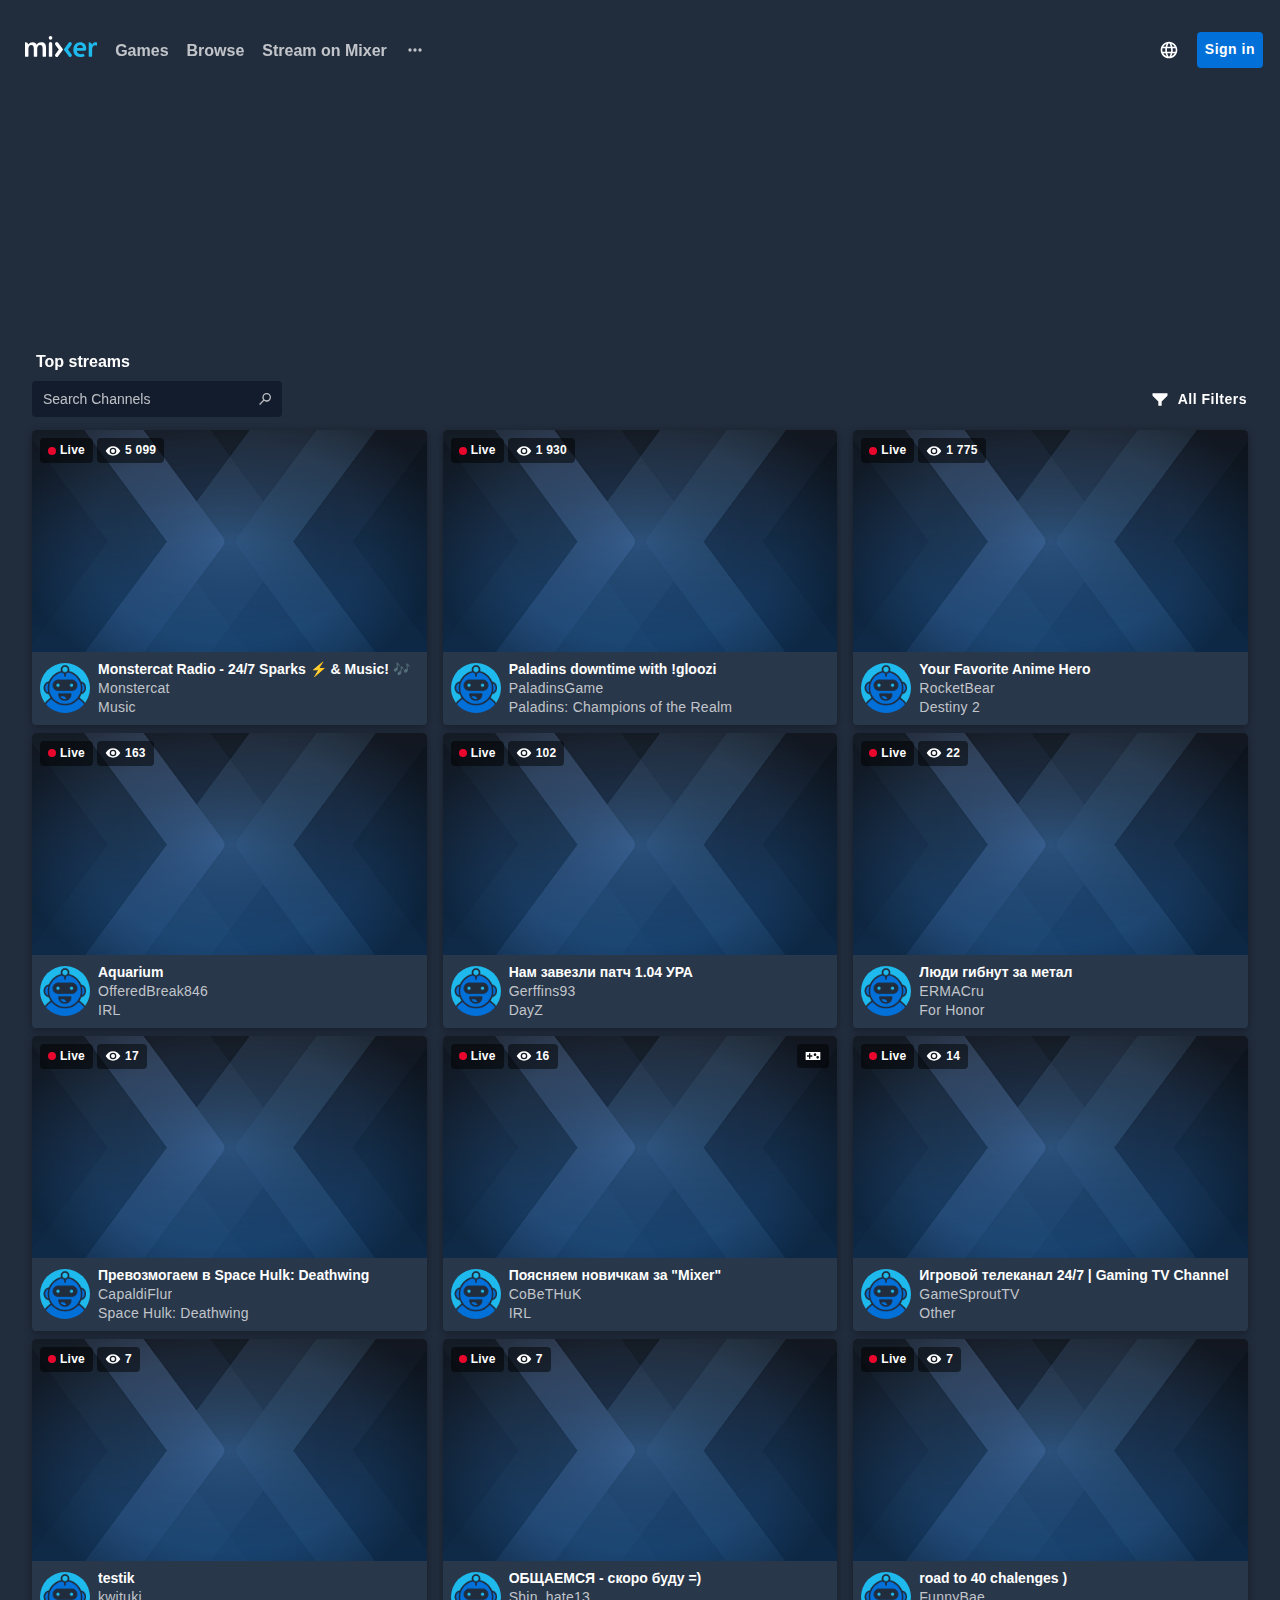
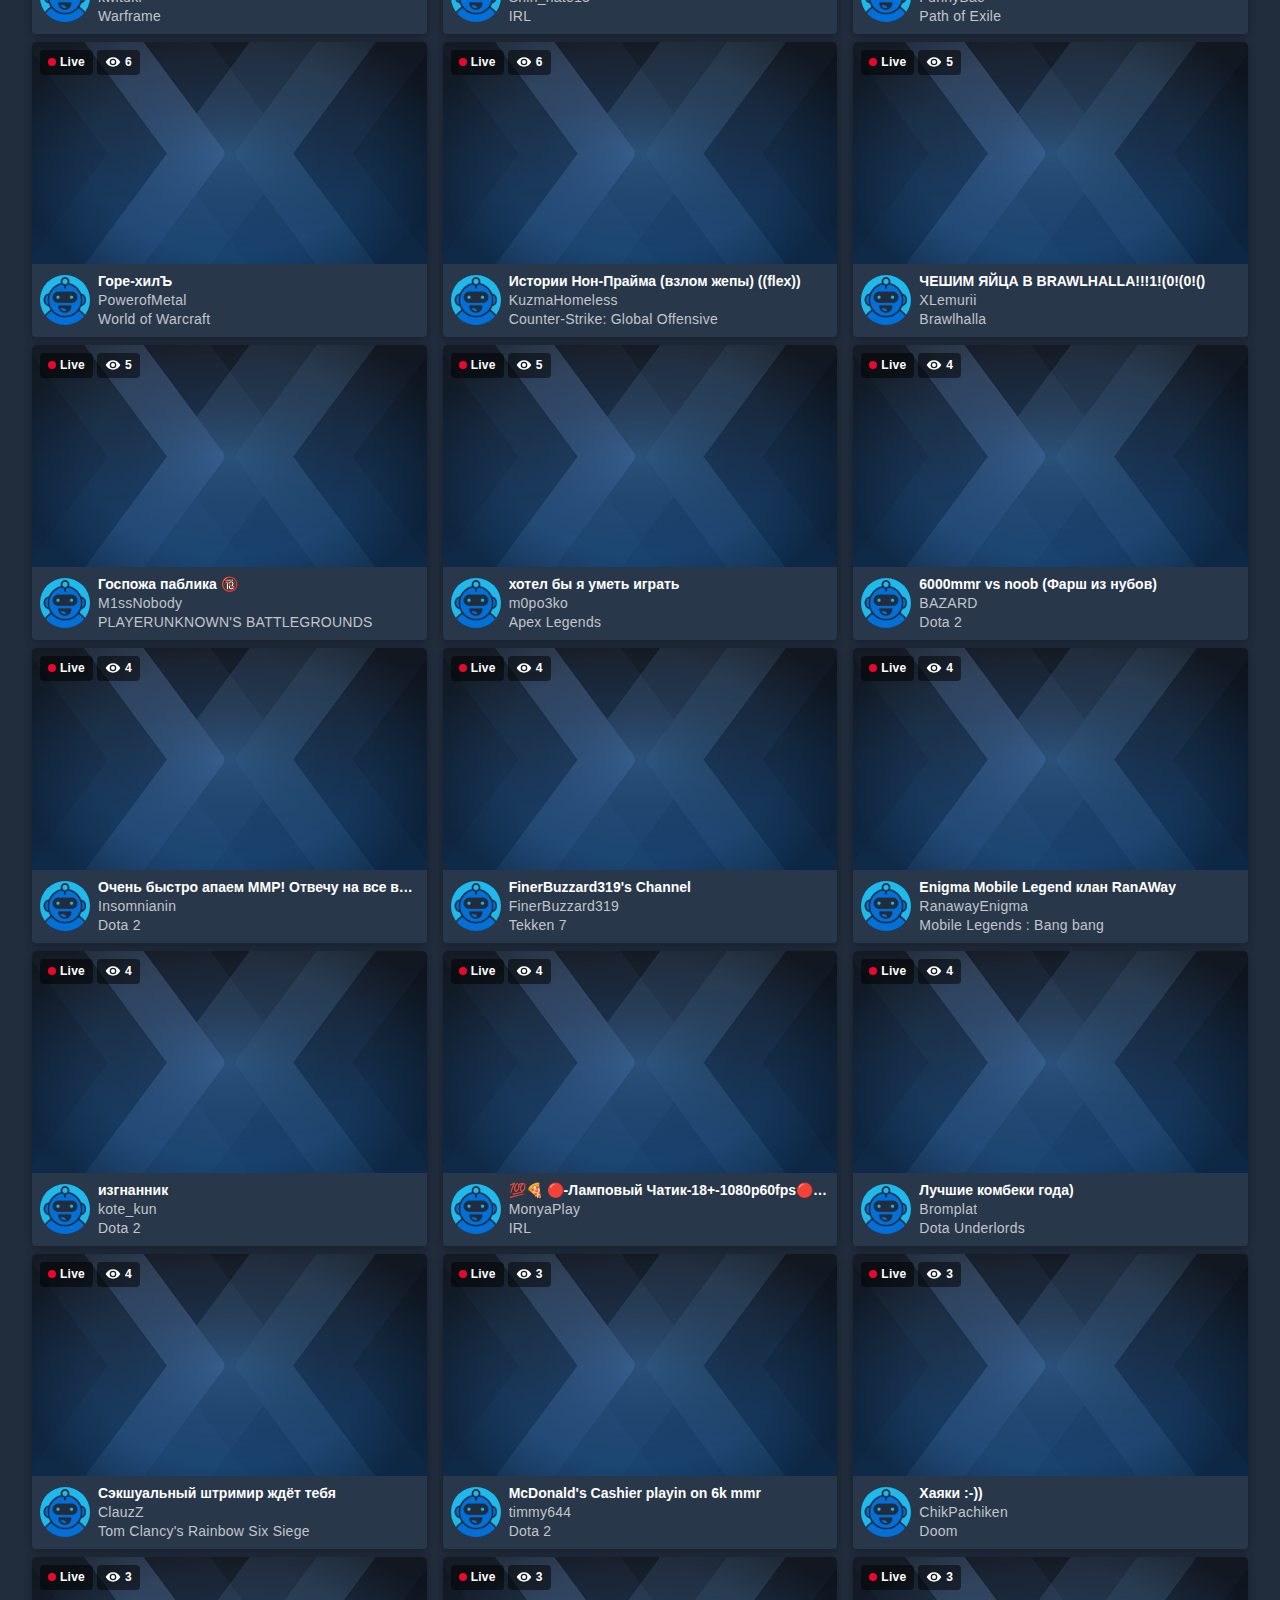
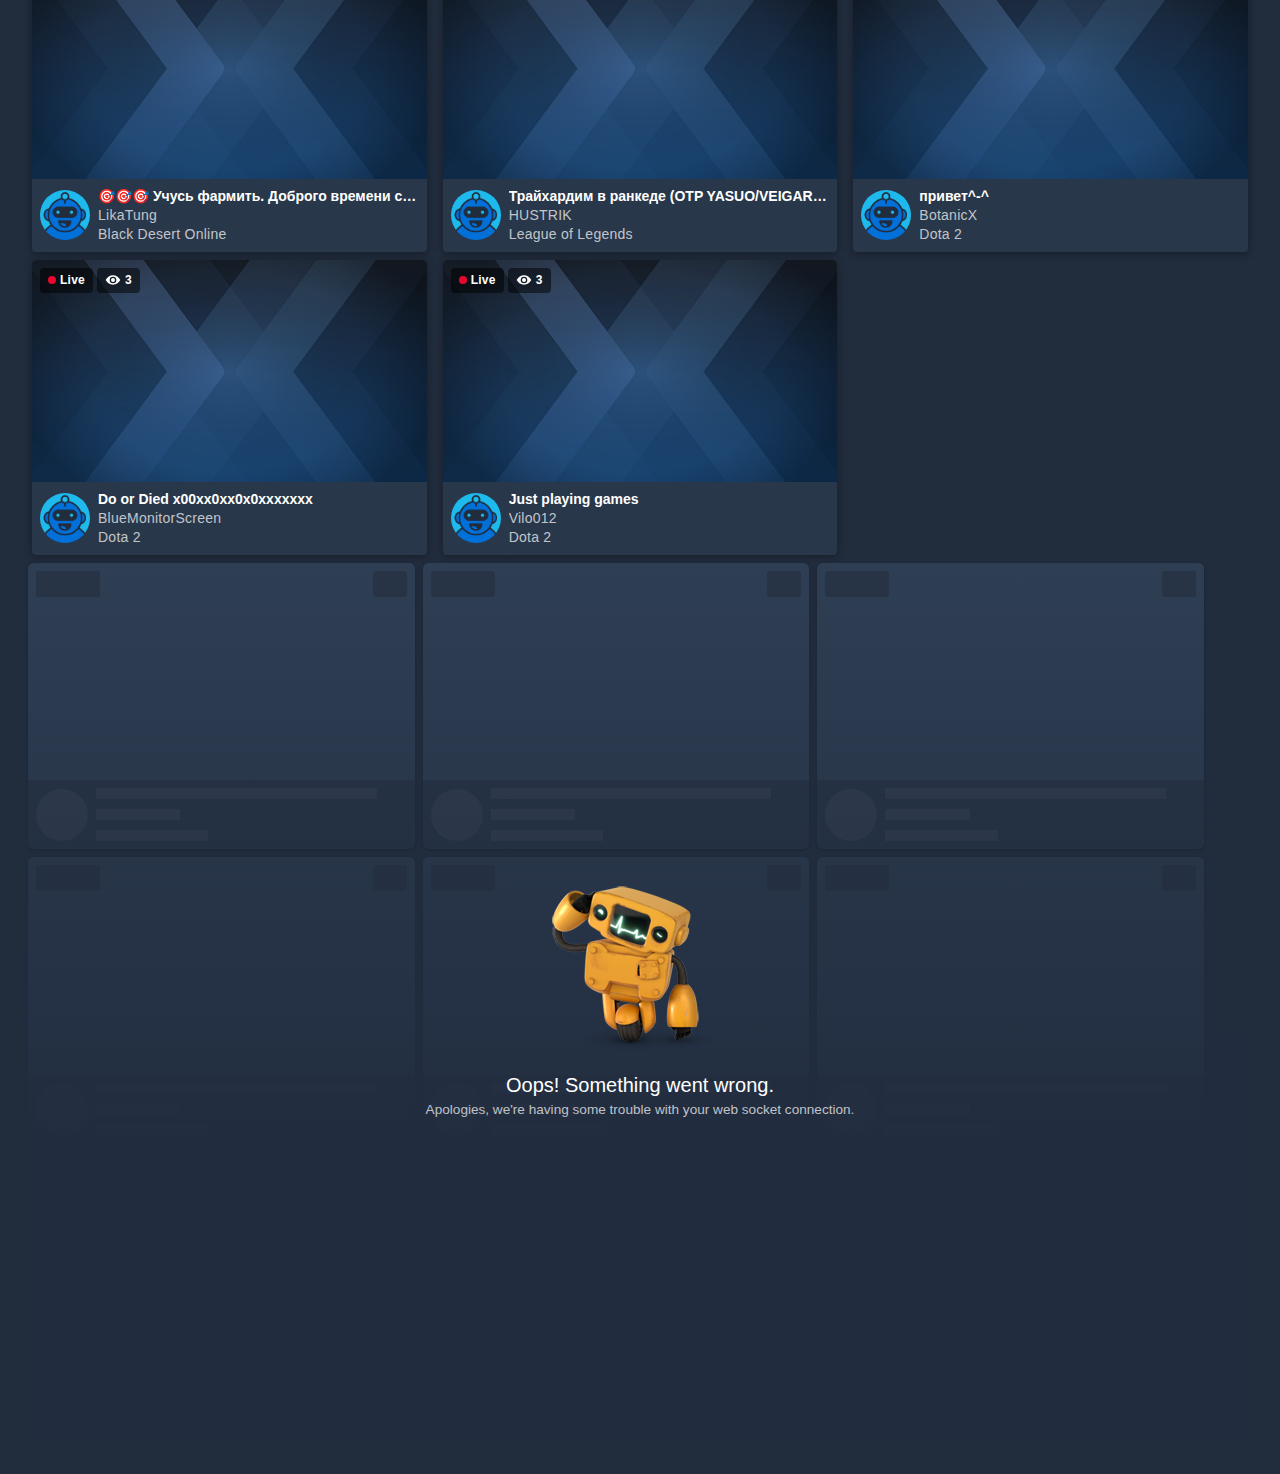
==== index.html @ 55b61285 "Update index.html" ====
<!DOCTYPE html>
<html lang="en-US" dir="ltr"><head><meta http-equiv="Content-Type" content="text/html; charset=UTF-8"><script async="" src="./Mixer _ Interactive Livestreaming_files/fbevents.js.загрузка"></script><script type="text/javascript" async="" src="./Mixer _ Interactive Livestreaming_files/js"></script><script type="text/javascript" async="" src="./Mixer _ Interactive Livestreaming_files/analytics.js.загрузка"></script><script src="./Mixer _ Interactive Livestreaming_files/analytics.js(1).загрузка" type="text/javascript"></script>
<script type="text/javascript">window.addEventListener('DOMContentLoaded',function(){var v=archive_analytics.values;v.service='wb';v.server_name='wwwb-app213.us.archive.org';v.server_ms=181;archive_analytics.send_pageview({});});</script>
<script type="text/javascript" src="./Mixer _ Interactive Livestreaming_files/bundle-playback.js.загрузка" charset="utf-8"></script>
<script type="text/javascript" src="./Mixer _ Interactive Livestreaming_files/wombat.js.загрузка" charset="utf-8"></script>
<script type="text/javascript">
  __wm.init("http://web.archive.org/web");
  __wm.wombat("https://mixer.com/","20200401023952","http://web.archive.org/","web","/_static/",
	      "1585708792");
</script>
<link rel="stylesheet" type="text/css" href="style.css">
<link rel="stylesheet" type="text/css" href="iconochive.css">

    
    <meta name="format-detection" content="telephone=no">

    <title>Mixer | Interactive Livestreaming</title>
    <script src="./Mixer _ Interactive Livestreaming_files/vendor-41743.js.загрузка"></script>
    <script>
        if(performance && performance.mark) {
            performance.mark('start_load');
        }
    </script>
    <script async="" src="./Mixer _ Interactive Livestreaming_files/js(1)"></script>
    <script>
        window.dataLayer = window.dataLayer || [];
        function gtag(){ dataLayer.push(arguments); }
        gtag('js', new Date());

        gtag('config',
            'UA-48751750-9',
            { 'optimize_id': 'GTM-NX59MLH'}
        );
    </script>
    <script id="config">var CONFIG={env:"production",isProduction:true,textDirection:"ltr",build:{hash:"d0ce32ecf1b10637ce8451ae56e21368e3e23aa3",date:1585680064075,distPath:"_latest/",isDogfood:false},platform:"desktop",localeCode:"en-US",isPseudoLocale:true,meta:{title:"Mixer | Interactive Livestreaming",description:"Welcome to Mixer, the next generation in live streaming."},url:{site:"http://web.archive.org/web/20200401023952/https://mixer.com",apiBase:"/api",oauthCheckBase:"http://web.archive.org/web/20200401023952/https://mixer.com/api",thumbs:"http://web.archive.org/web/20200401023952/https://thumbs.mixer.com",interactiveIframeSrc:"http://web.archive.org/web/20200401023952/https://mixer.com",staticAssetsBase:"/_static",mobile:{android:"http://web.archive.org/web/20200401023952/https://play.google.com/store/apps/details?id=com.mcprohosting.beam",androidCreate:"http://web.archive.org/web/20200401023952/https://play.google.com/store/apps/details?id=com.microsoft.beambroadcast",ios:"http://web.archive.org/web/20200401023952/https://itunes.apple.com/us/app/beam-live-streaming/id937253977?mt=8",iosCreate:"http://web.archive.org/web/20200401023952/https://itunes.apple.com/us/app/mixer-create/id1237889246?mt=8"},community:[{label:"Rules",url:"http://web.archive.org/web/20200401023952/https://watchbeam.zendesk.com/hc/en-us/articles/115000922623-Rules-of-User-Conduct"},{label:"Help",url:"http://web.archive.org/web/20200401023952/https://watchbeam.zendesk.com"},{label:"Feedback",url:"http://web.archive.org/web/20200401023952/https://feedback.mixer.com"}],ecosystem:{rules:"http://web.archive.org/web/20200401023952/https://watchbeam.zendesk.com/hc/en-us/articles/115000922623-Rules-of-User-Conduct",feedback:"http://web.archive.org/web/20200401023952/https://feedback.mixer.com",help:"http://web.archive.org/web/20200401023952/https://watchbeam.zendesk.com",mixplay:"http://web.archive.org/web/20200401023952/https://learn.mixer.com/mixplay",features:"http://web.archive.org/web/20200401023952/https://learn.mixer.com/features",support:"http://web.archive.org/web/20200401023952/https://mixer.com/contact",twitter:"http://web.archive.org/web/20200401023952/https://twitter.com/WatchMixer",discord:"http://web.archive.org/web/20200401023952/https://discord.gg/mixer",facebook:"http://web.archive.org/web/20200401023952/http://facebook.com/watchmixer",youtube:"http://web.archive.org/web/20200401023952/http://youtube.com/watchmixer",instagram:"http://web.archive.org/web/20200401023952/http://instagram.com/watchmixer",blog:"http://web.archive.org/web/20200401023952/https://blog.mixer.com",devdocs:"http://web.archive.org/web/20200401023952/https://dev.mixer.com",devlab:"http://web.archive.org/web/20200401023952/https://mixer.com/lab",oss:"http://web.archive.org/web/20200401023952/https://github.com/mixer",status:"http://web.archive.org/web/20200401023952/https://status.mixer.com",merch:"http://web.archive.org/web/20200401023952/https://aka.ms/MixerMerch",devagreement:"http://web.archive.org/web/20200401023952/https://aka.ms/mixerdevagreement",partners:"http://web.archive.org/web/20200401023952/https://watchbeam.zendesk.com/hc/en-us/categories/201191093-Partnerships"},lightstream:{auth:"http://web.archive.org/web/20200401023952/https://aka.ms/mixerlightstreamproject",info:"http://web.archive.org/web/20200401023952/https://aka.ms/mixerlightstream"}},constellation:{url:"wss://constellation.mixer.com",isBot:false},lightstream:{clientId:"7f863833d965ecd2035a0dd8c3fa8041bd0c64dd280f0549"},msa:{clientId:"00000000401B4D20",redirectUrl:"http://web.archive.org/web/20200401023952/https://mixer.com/api/v1/oauth/msa/checkv2",payFDScope:"PayFD.Payment"},xbl:{webTokenRequestUrl:"http://web.archive.org/web/20200401023952/https://mixer.com/api/v1",highlightsService:"http://web.archive.org/web/20200401023952/https://mixer.com/api/v1/clips",relyingParties:{beam:"http://web.archive.org/web/20200401023952/http://beam.pro/",xbl:"http://web.archive.org/web/20200401023952/http://xboxlive.com",xblAuth:"http://web.archive.org/web/20200401023952/http://auth.xboxlive.com",xblAccounts:"http://web.archive.org/web/20200401023952/http://accounts.xboxlive.com",mixer:"http://web.archive.org/web/20200401023952/http://mixer.com/"},endpoints:{accountsTroubleshooter:"http://web.archive.org/web/20200401023952/https://accountstroubleshooter.xboxlive.com/Users/current/profile",authentication:"http://web.archive.org/web/20200401023952/https://user.auth.xboxlive.com/user/authenticate",tokenIssuer:"http://web.archive.org/web/20200401023952/https://xsts.auth.xboxlive.com/xsts/authorize",profile:"http://web.archive.org/web/20200401023952/https://profile.xboxlive.com",accounts:"http://web.archive.org/web/20200401023952/https://accounts.xboxlive.com"}},store:{applicationId:1000000032,adUnitPrerollVideoId:1100021893,testMode:false,relyingParties:{pidl:"http://web.archive.org/web/20200401023952/http://mp.microsoft.com/",webContext:"http://web.archive.org/web/20200401023952/http://mp.microsoft.com/"},endpoints:{collections:"http://web.archive.org/web/20200401023952/https://collections.mp.microsoft.com",greenId:"http://web.archive.org/web/20200401023952/https://fpt.mixer.com/tags?session_id=",pay:"http://web.archive.org/web/20200401023952/https://pay.microsoft.com/v1.0/tokens",pifd:"http://web.archive.org/web/20200401023952/https://paymentinstruments.mp.microsoft.com",reco:"http://web.archive.org/web/20200401023952/https://mixer.rec.mp.microsoft.com",autosuggest:"http://web.archive.org/web/20200401023952/https://displaycatalog.mp.microsoft.com"},mixerUpsellIds:{sellerId:"10100100",adUnitUpsellId:"1100019001",adSiteId:"1000000089"},productIds:{oneMonthSubId:"9PP2436T8094",subGiftProductId:"9N818T2S164N"}},stripe:{clientKey:"pk_live_E6NyyoK7aaciWrEy4oWwRNJe"},google:{analytics:"UA-48751750-9"},log:{monetizationPrefix:"Mixer.Monetization.",dsn:"http://web.archive.org/web/20200401023952/https://88ae600ca01741f396e0078edcbea562@app.getsentry.com/33033"},facebook:{appId:"1034691659944539",marketingId:"2065329253687537"},interactive:{templates:{wasd:0,twoChoice:0,pollStyle:0}},xboxUserAgent:"Edge/14.14393 MixerApp/1.0.21.6 (XboxOne 10.0.14393.2152)",cookie:{secure:true,feVersion:"_ys_FEver"},e2e:{testServer:"ws://e2e.mixer.com"},restrict:{chatLevel:[90571077,164865,167395,314,7524807,15456434,2319013,248618,11633492,11633864,58717,164889,16756706,16756958]},chat:{pollOptions:10},chatToggle:{channel:[2319013]},shareControllerVersionId:185683,features:{audienceFilter:true},alwaysOnline:{channel:[58717,13917677,19312622,35612731,35613385,51494472,66309516]},hypeZone:[13917677,19312622,35612731,35613385,51494472,66309516],mobile:{name:"Mixer",shortName:"Mixer",uri:"mixerwatch://",androidAppId:"com.mcprohosting.beam",iosAppId:937253977,samsungAppUrl:"http://web.archive.org/web/20200401023952/http://www.samsungapps.com/appquery/appDetail.as?appId=com.mcprohosting.beam.samsung",appsFlyer:{oneLink:"http://web.archive.org/web/20200401023952/https://mixer.onelink.me/us84",utm_campaign:"mobileweb",pid:"mobileweb",android:{campaign:"android",testCampaign:"android_test_campaign"},ios:{campaign:"ios",testCampaign:"ios_test_campaign"},samsung:{campaign:"samsung",link:"http://web.archive.org/web/20200401023952/https://app.appsflyer.com/com.mcprohosting.beam.samsung-Samsung"}}},featureFlags:{monetization:{donations:false,upsell:true,csvBanner:false},interactive:{anonymous:false}},originalChannels:[13917677,19312622,58717,11633492,11633864,24321802,17966219,15808052],specialChannels:[58717],nonPartnerUpsellChannels:[167395,164865,164877,164886,164881,164889,19312622,13917677,58717,17966219,406326,314,35612731,35091171,302750,12892607,164885,12177851,51494472,6359774,52581669,12872297,66309516,218961,18557570,69302466],experiments:{xbox:{defaultToFullscreen:false},languageTest:{enabled:true},google:{gaId:"UA-48751750-9",optimizeId:"GTM-NX59MLH"},xboxAppId:"com.mixer.endpoint",xboxPlatform:"Windows",xboxDeviceType:"Desktop",xboxClientType:"User",xboxRing:"Production"},captcha:{siteKey:"6LeYS2gUAAAAAPVr3SzjSJYtfD7iBxS5yyWS0IuH"},microsoftStoreSdk:{callerApplicationId:"www.mixer.com"},emotes:{uploadSize:24,verifiedMax:10},customMultiPromoSelectChannels:[5206637,182104,3145392,25646593],monetization:{spotXAdChannel:255275,spotXAdChannelOverrides:{52581669:268796,90571077:263891,103551540:268485},instrumentationKey:"659d5cf278ba4a9bbb174acc33b60a86-bfd81225-4391-4560-aaff-d92d86fbaaf4-7656",bingPixel:"http://web.archive.org/web/20200401023952/https://c.mixer.com/c.gif"},util:{}}</script>

    
    <script id="clientConfigOverrides" src="./Mixer _ Interactive Livestreaming_files/desktop"></script>
    

    <script>
        
        function handleFatalError(err) {
            var error = '';
            switch (err.error.name) {
                case 'SecurityError':
                    error = 'Uh oh, something\'s not right... please make sure you don\'t have' +
                        ' cookies disabled and that any privacy extensions whitelist Mixer.<br>' +
                        'If the problem persists, please ' +
                        '<a href="mailto:support@mixer.com" target="_blank">' +
                        'contact us</a>.';
                    break;
                default:
                    error = 'Something is very wrong... Please ' +
                        '<a href="mailto:support@mixer.com" target="_blank">contact us</a> ' +
                        'with the following error: <br>' + err.error.toString();
            }
            window.removeEventListener('error', handleFatalError);
            window.removeEventListener('unhandledrejection', handleFatalError);

            document.getElementById('fatal-error-message').innerHTML = error;
            document.getElementById('fatal-error').style.display = 'block';
        }

        function tidyFatalError() {
            window.removeEventListener('error', handleFatalError);
            window.removeEventListener('unhandledrejection', handleFatalError);
            document.body.removeChild(document.getElementById('fatal-error'));
        }

        window.addEventListener('error', handleFatalError);
        window.addEventListener('unhandledrejection', handleFatalError);
    </script>

    <meta name="description" content="Welcome to Mixer, the next generation in live streaming.">
    <link href="./Mixer _ Interactive Livestreaming_files/icon" rel="stylesheet">
    <link rel="apple-touch-icon-precomposed" sizes="144x144" href="images/icon144x144">
    <link rel="apple-touch-icon-precomposed" sizes="152x152" href="images/icon152x152">
    <link rel="icon" type="image/png" href="images/icon32x32" sizes="32x32">
    <link rel="icon" type="image/png" href="images/icon16x16" sizes="16x16">
    <meta name="application-name" content="Mixer | Interactive Livestreaming">
    <meta name="msapplication-TileColor" content="#FFFFFF">
    <meta name="msapplication-TileImage" content="https://mixer.com/_latest/assets/favicons/mstile-144x144.png">
    <meta name="viewport" content="width=device-width,initial-scale=1">
    <meta name="apple-itunes-app" content="app-id=937253977">

    <style>
        body {
            background: #212c3d;
            scrollbar-color: #4d5664 #212c3d;
        }

        .fatal-error {
            position: absolute;
            top: 25%;
            left: 50%;
            transform: translateX(-50%);
            word-wrap: break-word;
        }

        .fatal-error p {
            font-family: sans-serif;
            color: #fff;
            margin-top: 10%;
        }

        .fatal-error p a {
            color: #6c8efe;
        }
    </style>
<link rel="manifest" href="http://web.archive.org/web/20200401023952/https://mixer.com/_latest/manifest.635204ac900584fbb9dd0a1c8931216b.json"><link href="style.en-US-253b4e930172b35f1ca2.css" rel="stylesheet"><script src="./Mixer _ Interactive Livestreaming_files/player" type="text/javascript"></script><script async="" src="./Mixer _ Interactive Livestreaming_files/asm.js.загрузка"></script><script charset="utf-8" src="./Mixer _ Interactive Livestreaming_files/75.en-US-d337cd0002a1ec63a524.bundle.js.загрузка"></script><style>[_nghost-c0]{height:100%}b-mobile-app-banner[_ngcontent-c0]{min-height:60px}b-desktop-header[_ngcontent-c0]{flex-grow:0}b-mobile-header[_ngcontent-c0]{min-height:48px}b-notifications[_ngcontent-c0]{position:fixed;right:16px;top:80px}b-notifications.headerCollapsed[_ngcontent-c0]{top:60px}.initial-loading-overlay[_ngcontent-c0]{position:fixed;top:0;left:0;right:0;bottom:0;z-index:200;will-change:transform;background:#212c3d;transition:opacity 300ms linear;transition-delay:400ms}.initial-loading-overlay[_ngcontent-c0]   .loader[_ngcontent-c0]{transition:all 400ms cubic-bezier(0.35, 0, 0.25, 1)}@keyframes circleFade{from{opacity:0}to{opacity:1}}.initial-loading-overlay[_ngcontent-c0]:not(.inactive)   .loader[_ngcontent-c0]{animation:400ms circleFade}.initial-loading-overlay.inactive[_ngcontent-c0]{opacity:0;pointer-events:none}.initial-loading-overlay.inactive[_ngcontent-c0]   .loader[_ngcontent-c0]{opacity:0;transform:translate3d(0, -150%, 0)}.content[_ngcontent-c0]{transition:transform 300ms cubic-bezier(0.25, 0.8, 0.25, 1);margin-top:100px}.content.permanentCollapsedHeader[_ngcontent-c0]{margin-top:60px}.content.has-mobile-navbar[_ngcontent-c0]{margin-top:48px}.content.hideNav[_ngcontent-c0]{margin-top:0}.content.scroll-lock[_ngcontent-c0]{overflow-y:hidden}.msa-reminder[_ngcontent-c0]{position:absolute;top:60px;right:50px;width:400px;z-index:50}@media (max-width: 960px){.msa-reminder[_ngcontent-c0]{width:375px;right:0}}</style><script charset="utf-8" src="./Mixer _ Interactive Livestreaming_files/10.en-US-0aa172eb40a084a7adad.bundle.js.загрузка"></script><style>[_nghost-c1]{position:fixed;top:0;left:0;right:0;pointer-events:none;z-index:100}div[_ngcontent-c1]{height:4px;background:#00bcf2;box-shadow:0 0 8px #00bcf2}div.inactive[_ngcontent-c1]{transition:opacity 300ms linear;opacity:0}div.prepping[_ngcontent-c1]{transform:translateX(-100%)}div.loading-fast[_ngcontent-c1]{transition:transform 500ms linear;transform:translateX(-66%)}div.loading-slow[_ngcontent-c1]{transition:transform 20000ms cubic-bezier(0.215, 0.61, 0.355, 1);transform:translateX(0%)}div.complete[_ngcontent-c1]{transform:translateX(0%)}</style><style>[_nghost-c2]{position:fixed;z-index:500;bottom:0;right:0;left:0;background:#2a354c}[_nghost-c2]   div[_ngcontent-c2]{padding:5px 10px;display:flex;justify-content:space-between;align-items:center}</style><style>@-webkit-keyframes spin{100%{-webkit-transform:rotate(360deg);transform:rotate(360deg)}}@keyframes spin{100%{-webkit-transform:rotate(360deg);transform:rotate(360deg)}}.variant-default[_nghost-c3]{display:inline-block;width:48px;height:48px;position:relative;text-align:center;border:2px solid #0075d5;border-radius:50%;will-change:transform}.variant-default[_nghost-c3]   div[_ngcontent-c3]{position:absolute;top:-2px;left:-2px;width:48px;height:48px}.variant-default[_nghost-c3]   div[_ngcontent-c3]::before{content:'';position:absolute;top:0;left:50%;width:27px;height:24px;border-top:solid 1px #0075d5;border-right:solid 4px #0075d5;border-top-right-radius:100%;border-bottom-left-radius:100%;-webkit-transform-origin:left bottom;transform-origin:left bottom;-webkit-animation:spin 800ms linear infinite;animation:spin 800ms linear infinite}.variant-simple[_nghost-c3]   div[_ngcontent-c3]{width:48px;height:48px;border-radius:100%;border:4px solid rgba(0,117,213,0.1);border-top-color:#0075d5;border-top-width:4px;-webkit-animation:spin 800ms infinite linear;animation:spin 800ms infinite linear}</style><style>[_nghost-c6]{pointer-events:none}.backdrop[_ngcontent-c6]{top:0;right:0;width:100vw;height:100vh;pointer-events:auto;position:fixed;opacity:1;background:rgba(20,24,40,0.75);transition:opacity 300ms linear}.backdrop.hidden[_ngcontent-c6]{opacity:0;pointer-events:none}.backdrop.react-backdrop[_ngcontent-c6]{z-index:48}.user[_ngcontent-c6]{pointer-events:auto}.user[_ngcontent-c6]   .user-stats[_ngcontent-c6], .user[_ngcontent-c6]   .username[_ngcontent-c6]{font-size:14px;text-shadow:1px 1px 1px rgba(0,0,0,0.5)}.user[_ngcontent-c6]   .user-stats[_ngcontent-c6]{white-space:nowrap}.user[_ngcontent-c6]   .muted[_ngcontent-c6]{color:#9fa4ae}.user[_ngcontent-c6]   .stats[_ngcontent-c6]{transition:opacity 300ms linear;position:relative;text-align:right;font-family:"Industrywf",sans-serif;padding:0 8px;height:65px}.user[_ngcontent-c6]   .stats[_ngcontent-c6]   div[_ngcontent-c6]:first-child{margin-bottom:8px}.user[_ngcontent-c6]   .stats[_ngcontent-c6]   .user-currency[_ngcontent-c6]{margin-left:8px}.user[_ngcontent-c6]   .stats[_ngcontent-c6]   .user-currency[_ngcontent-c6]   bui-icon[_ngcontent-c6]{height:0.9em;width:0.7em;margin-right:.2em}.user[_ngcontent-c6]   .stats[_ngcontent-c6]   .user-currency[_ngcontent-c6]   bui-icon[_ngcontent-c6]    .icon-spark{color:#00bcf2}.user[_ngcontent-c6]   .stats[_ngcontent-c6]   .user-currency[_ngcontent-c6]   .ember-icon[_ngcontent-c6]{position:relative;top:2px;margin-right:.2em;height:0.9em;width:0.9em}.user[_ngcontent-c6]   .stats[_ngcontent-c6]   .spark-icon[_ngcontent-c6]{height:0.9em;width:0.7em;margin-right:.2em}.user[_ngcontent-c6]   .stats.hidden[_ngcontent-c6]{opacity:0;pointer-events:none}.user[_ngcontent-c6]   .stats[_ngcontent-c6]:hover   .points-tooltip[_ngcontent-c6], .user[_ngcontent-c6]   .stats[_ngcontent-c6]:focus   .points-tooltip[_ngcontent-c6]{transform:scale(1);opacity:1}.user[_ngcontent-c6]   .stats[_ngcontent-c6]:focus{box-shadow:0px 0px 5px 1px #0075d5}@media (-ms-high-contrast: black-on-white){.user[_ngcontent-c6]   .stats[_ngcontent-c6]:focus{border:2px solid black !important}}@media (-ms-high-contrast: white-on-black){.user[_ngcontent-c6]   .stats[_ngcontent-c6]:focus{border:2px solid white !important}}.user[_ngcontent-c6]   .stats[_ngcontent-c6]   .xp-icon[_ngcontent-c6]{font-style:italic;font-weight:bold;color:#fff}.user[_ngcontent-c6]   .stats[_ngcontent-c6]   .points-tooltip[_ngcontent-c6]{position:fixed;top:65px;right:10px;width:245px;min-height:30px;padding:5px 35px 25px 15px;z-index:15;opacity:0;transform:scale(0);transform-origin:top center;border-radius:10px;text-align:left;color:rgba(255,255,255,0.6);background-color:#3c506b;transition:all 300ms ease-in-out;font-family:"Segoe UI",sans-serif}.user[_ngcontent-c6]   .stats[_ngcontent-c6]   .points-tooltip[_ngcontent-c6]   bui-icon[_ngcontent-c6]{font-size:45px}.user[_ngcontent-c6]   .stats[_ngcontent-c6]   .points-tooltip[_ngcontent-c6]   .heading[_ngcontent-c6]{font-size:16px;font-weight:600;line-height:30px}.user[_ngcontent-c6]   .stats[_ngcontent-c6]   .points-tooltip[_ngcontent-c6]   .body[_ngcontent-c6]{font-size:13px;line-height:17px;color:rgba(255,255,255,0.6)}.user[_ngcontent-c6]   .stats[_ngcontent-c6]   .points-tooltip[_ngcontent-c6]   .icon[_ngcontent-c6]{height:32px;width:auto}.user[_ngcontent-c6]   .stats[_ngcontent-c6]   .points-tooltip[_ngcontent-c6]   b[_ngcontent-c6]{color:white}.user[_ngcontent-c6]   .stats[_ngcontent-c6]   .points-tooltip[_ngcontent-c6]::before{content:'';position:absolute;top:-10px;left:50%;transform:translate(-50%, 0);width:0;height:0;border-left:10px solid transparent;border-right:10px solid transparent;border-bottom:10px solid #3c506b}.user[_ngcontent-c6]   bui-icon[_ngcontent-c6]{font-size:12px}.activator[_ngcontent-c6]{position:relative;z-index:12;pointer-events:all;cursor:pointer}.activator[_ngcontent-c6]   .activator-button[_ngcontent-c6]:focus   b-avatar[_ngcontent-c6]{box-shadow:0px 0px 5px 1px #0075d5;border-radius:50%}@media (-ms-high-contrast: black-on-white){.activator[_ngcontent-c6]   .activator-button[_ngcontent-c6]:focus   b-avatar[_ngcontent-c6]{border:2px solid black !important}}@media (-ms-high-contrast: white-on-black){.activator[_ngcontent-c6]   .activator-button[_ngcontent-c6]:focus   b-avatar[_ngcontent-c6]{border:2px solid white !important}}.activator[_ngcontent-c6]   bui-icon[_ngcontent-c6]{margin-left:5px;pointer-events:none;transition:transform 400ms cubic-bezier(0.35, 0, 0.25, 1)}.activator[_ngcontent-c6]   bui-icon.active[_ngcontent-c6]{transform:rotate(180deg)}@media (max-width: 960px){.activator--selected[_ngcontent-c6]{right:-100px}}.menu-area[_ngcontent-c6]{transition:all 400ms cubic-bezier(0.35, 0, 0.25, 1);position:fixed;top:0;right:0;width:320px;height:100vh;z-index:11;overflow:hidden;background:#1d243a;border-left:1px solid #2f364c;box-shadow:0px 0px 50px rgba(20,24,40,0.5)}.menu-area--hidden[_ngcontent-c6]{transform:translateX(320px);pointer-events:none;display:none}.menu-area--visible[_ngcontent-c6]{pointer-events:all}.menu-area.react-menu-area[_ngcontent-c6]{z-index:50}.menu-area.react-menu-area[_ngcontent-c6]   .activator[_ngcontent-c6]{margin-left:115px}.menu-area.react-menu-area[_ngcontent-c6]   .activator[_ngcontent-c6]   .small[_ngcontent-c6]{font-size:20px}@media (max-width: 960px){.menu-area[_ngcontent-c6]{width:120px}.menu-area--visible[_ngcontent-c6]{width:100vw}.menu-area--hidden[_ngcontent-c6], .menu-area--selected[_ngcontent-c6]{transform:translateX(100%)}.menu-area.short[_ngcontent-c6]{height:95vh}}.menu-area[_ngcontent-c6] > header[_ngcontent-c6]{width:100%;height:60px;padding:0 16px;color:rgba(201,204,219,0.75)}@media (max-width: 960px){.menu-area[_ngcontent-c6] > header[_ngcontent-c6]{height:48px}}.menu-area[_ngcontent-c6] > .menu-area-sections[_ngcontent-c6]{display:flex;flex-direction:column;height:calc(100vh - 60px);width:320px;overflow-x:hidden;overflow-y:auto;will-change:transform}@media (max-width: 960px){.menu-area[_ngcontent-c6] > .menu-area-sections[_ngcontent-c6]{max-height:100%;width:100vw}}.menu-area[_ngcontent-c6]   .section[_ngcontent-c6]{display:flex;flex-direction:column;flex-shrink:0}.menu-area[_ngcontent-c6]   .section-points[_ngcontent-c6]{padding:0 24px}@media (max-width: 960px){.menu-area[_ngcontent-c6]   .section-points[_ngcontent-c6]{height:80px}}.menu-area[_ngcontent-c6]   .menu-item[_ngcontent-c6]{transition:all 400ms cubic-bezier(0.35, 0, 0.25, 1);position:relative;height:48px;border-right:2px solid transparent}.menu-area[_ngcontent-c6]   .menu-item[_ngcontent-c6]   .divider[_ngcontent-c6]{display:block;width:100%;height:1px;background:#2f364c}.menu-area[_ngcontent-c6]   .menu-item[_ngcontent-c6]   .hide[_ngcontent-c6]{display:none}.menu-area[_ngcontent-c6]   .menu-item[_ngcontent-c6] > .menu-item-link[_ngcontent-c6]{transition:all 300ms linear;position:relative;display:flex;align-items:center;flex-direction:row;height:48px;width:100%;padding:0 24px;cursor:pointer;overflow:hidden;font-family:"Industrywf",sans-serif;font-size:16px;color:#fff;text-transform:capitalize;letter-spacing:1px;outline:none !important}.menu-area[_ngcontent-c6]   .menu-item[_ngcontent-c6] > .menu-item-link[_ngcontent-c6] > .menu-item-beta[_ngcontent-c6]{display:flex;align-items:center;background-color:#3c506b;border-radius:4px;height:20px;padding:0 3px;justify-content:center;margin-left:4px;font-size:13px;font-weight:bold;font-family:"Industrywf",sans-serif}.menu-area[_ngcontent-c6]   .menu-item[_ngcontent-c6]:hover, .menu-area[_ngcontent-c6]   .menu-item[_ngcontent-c6] > .menu-item-link[_ngcontent-c6]:focus{background:rgba(255,255,255,0.08)}.menu-area[_ngcontent-c6]   .menu-item[_ngcontent-c6]:hover > div[_ngcontent-c6], .menu-area[_ngcontent-c6]   .menu-item[_ngcontent-c6] > .menu-item-link[_ngcontent-c6]:focus > div[_ngcontent-c6]{opacity:1}.menu-area[_ngcontent-c6]   .menu-item.active[_ngcontent-c6]{background:rgba(0,0,0,0.2);border-right-color:#0075d5}.menu-area[_ngcontent-c6]   .menu-item.active[_ngcontent-c6] > div[_ngcontent-c6]{opacity:1}.menu-area[_ngcontent-c6]   .section-links[_ngcontent-c6]{flex-grow:1;margin-top:5px}.menu-area[_ngcontent-c6]   footer[_ngcontent-c6]{display:flex;align-items:center;justify-content:center;height:65px;background:rgba(0,0,0,0.2);border-top:1px solid #2f364c}.menu-area[_ngcontent-c6]   footer[_ngcontent-c6]   a[_ngcontent-c6]{width:calc(320px / 3)}.menu-area[_ngcontent-c6]   footer[_ngcontent-c6]     .bui-btn{word-break:break-word}@media (max-width: 960px){.menu-area[_ngcontent-c6]   footer[_ngcontent-c6]{position:absolute;bottom:48px;left:0;right:0}}.view-area[_ngcontent-c6]{transition:all 400ms cubic-bezier(0.35, 0, 0.25, 1);position:fixed;top:0;bottom:0;left:5vw;right:320px;height:100vh;z-index:10;box-sizing:border-box;pointer-events:all;opacity:1;background:#1d243a;box-shadow:0px 0px 50px rgba(20,24,40,0.5);outline:none !important}@media (min-width: 961px) and (max-width: 1280px){.view-area[_ngcontent-c6]{left:0}}@media (max-width: 960px){.view-area[_ngcontent-c6]{left:0;right:0;height:auto;transform:translateX(0)}}.view-area--hidden[_ngcontent-c6]{pointer-events:none;opacity:0;visibility:hidden}@media (max-width: 960px){.view-area--hidden[_ngcontent-c6]{transform:translateX(-200%)}}@media (min-width: 961px){.view-area--hidden[_ngcontent-c6]{transform:translateX(320px)}}.view-area.react-view-area[_ngcontent-c6]{z-index:49}.view-area[_ngcontent-c6]   .menu-btn[_ngcontent-c6]{position:absolute;top:15px;right:10px}.view-area[_ngcontent-c6]   .close-btn[_ngcontent-c6]{position:relative;top:15px;left:10px}.view-area[_ngcontent-c6] > header[_ngcontent-c6]{height:65px;border-bottom:2px solid #2f364c}.view-area[_ngcontent-c6] > header[_ngcontent-c6]   h2[_ngcontent-c6]{font-size:18px;font-weight:500;text-transform:uppercase;width:185px !important;padding-left:24px;padding-right:24px;justify-content:space-between;align-self:center;color:#9fa4ae}.view-area[_ngcontent-c6] > header[_ngcontent-c6]   bui-tab-bar[_ngcontent-c6]{position:relative}@media (max-width: 960px){.view-area[_ngcontent-c6] > header[_ngcontent-c6]{height:127px}.view-area[_ngcontent-c6] > header[_ngcontent-c6]   h2[_ngcontent-c6]{position:absolute;top:20px;width:300px !important;left:32px}.view-area[_ngcontent-c6] > header[_ngcontent-c6]   bui-tab-bar[_ngcontent-c6]{position:absolute;top:65px;left:0}}.view-area[_ngcontent-c6]   .router-container[_ngcontent-c6]{height:calc(100vh - 65px);overflow-y:auto;will-change:transform;padding-bottom:64px;position:relative}.view-area[_ngcontent-c6]     bui-card.hub-card{box-shadow:none;background:none}.view-area[_ngcontent-c6]     bui-card.hub-card [bui-title]{font-size:1em;font-weight:600;padding-bottom:16px;text-align:center;display:block}.view-area[_ngcontent-c6]     bui-card.hub-card [bui-content]{border:2px solid rgba(228,238,242,0.12);border-radius:4px;flex:1 0 auto}</style><link rel="stylesheet" type="text/css" href="./Mixer _ Interactive Livestreaming_files/26.style.en-US-266dfa723487470d2f5b.css"><script charset="utf-8" src="./Mixer _ Interactive Livestreaming_files/26.en-US-722c7da0cb547694b7e6.bundle.js.загрузка"></script><script charset="utf-8" src="./Mixer _ Interactive Livestreaming_files/1.en-US-fd87e681167480386a65.bundle.js.загрузка"></script><script charset="utf-8" src="./Mixer _ Interactive Livestreaming_files/0.en-US-15578fc6c623fcfe222b.bundle.js.загрузка"></script><link rel="stylesheet" type="text/css" href="./Mixer _ Interactive Livestreaming_files/2.style.en-US-c0622f7ebcb5ca31dc01.css"><script charset="utf-8" src="./Mixer _ Interactive Livestreaming_files/2.en-US-9a9273be3371989a1286.bundle.js.загрузка"></script><script charset="utf-8" src="./Mixer _ Interactive Livestreaming_files/5.en-US-b84178237dfebfe8e7ff.bundle.js.загрузка"></script><link rel="stylesheet" type="text/css" href="./Mixer _ Interactive Livestreaming_files/19.style.en-US-324a9050a890122c4e35.css"><script charset="utf-8" src="./Mixer _ Interactive Livestreaming_files/19.en-US-adeb6e74dfb9687050fd.bundle.js.загрузка"></script><style>.spectre-player a,.spectre-player abbr,.spectre-player acronym,.spectre-player address,.spectre-player applet,.spectre-player article,.spectre-player aside,.spectre-player audio,.spectre-player b,.spectre-player big,.spectre-player blockquote,.spectre-player body,.spectre-player canvas,.spectre-player caption,.spectre-player center,.spectre-player cite,.spectre-player code,.spectre-player dd,.spectre-player del,.spectre-player details,.spectre-player dfn,.spectre-player div,.spectre-player dl,.spectre-player dt,.spectre-player em,.spectre-player embed,.spectre-player fieldset,.spectre-player figcaption,.spectre-player figure,.spectre-player footer,.spectre-player form,.spectre-player h1,.spectre-player h2,.spectre-player h3,.spectre-player h4,.spectre-player h5,.spectre-player h6,.spectre-player header,.spectre-player hgroup,.spectre-player html,.spectre-player i,.spectre-player iframe,.spectre-player img,.spectre-player ins,.spectre-player kbd,.spectre-player label,.spectre-player legend,.spectre-player li,.spectre-player mark,.spectre-player menu,.spectre-player nav,.spectre-player object,.spectre-player ol,.spectre-player output,.spectre-player p,.spectre-player pre,.spectre-player q,.spectre-player ruby,.spectre-player s,.spectre-player samp,.spectre-player section,.spectre-player small,.spectre-player span,.spectre-player strike,.spectre-player strong,.spectre-player sub,.spectre-player summary,.spectre-player sup,.spectre-player table,.spectre-player tbody,.spectre-player td,.spectre-player tfoot,.spectre-player th,.spectre-player thead,.spectre-player time,.spectre-player tr,.spectre-player tt,.spectre-player u,.spectre-player ul,.spectre-player var,.spectre-player video{margin:0;padding:0;border:0;vertical-align:initial}.spectre-container{width:100%}</style><script src="./Mixer _ Interactive Livestreaming_files/hls.min.js.загрузка" async=""></script><script src="./Mixer _ Interactive Livestreaming_files/adapter.js.загрузка" async=""></script><style>.spectre-player._2kcMYF2VsgcXjibyZbqr3X{color:#fff;position:relative;display:-webkit-box;display:flex;-webkit-box-pack:center;justify-content:center;width:100%;overflow:hidden;font-size:1em;font-family:Segoe UI,Tahoma,Geneva,Verdana,sans-serif}.spectre-player._2kcMYF2VsgcXjibyZbqr3X:fullscreen{width:100%}.spectre-player._2kcMYF2VsgcXjibyZbqr3X:-webkit-full-screen{width:100%}.spectre-player._2kcMYF2VsgcXjibyZbqr3X:-webkit-full-screen .YC8umoqJ5rBISu9gQMwLl{background-color:#212121}.spectre-player._2kcMYF2VsgcXjibyZbqr3X:-moz-full-screen{width:100%}.spectre-player._2kcMYF2VsgcXjibyZbqr3X:-ms-fullscreen{width:100%}.spectre-player .YC8umoqJ5rBISu9gQMwLl{width:100%}.spectre-player ._3o9wZIQMTafrNJGAlpwEPm{background-color:#212121}.spectre-player ._3o9wZIQMTafrNJGAlpwEPm ._3fspTnlrmM7PgCrUkngpzj{color:#fff;font-size:1em;margin-top:-1em;position:absolute;text-align:center;top:50%;width:100%}.spectre-player ._3cfAoTaR9JqGLqRj07rT84{display:-webkit-box;display:flex;-webkit-box-pack:start;justify-content:flex-start}.spectre-player ._3cfAoTaR9JqGLqRj07rT84 ._3kh2lixuWu5KPHqSfX-yCw{-webkit-box-align:center;align-items:center;background-color:rgba(0,0,0,.72);border-radius:20px;display:-webkit-box;display:flex;font-size:13px;margin-top:14px;margin-left:12px;padding:5px}.spectre-player ._3cfAoTaR9JqGLqRj07rT84 ._3kh2lixuWu5KPHqSfX-yCw img{border-radius:100%;height:24px;margin-right:8px;width:24px}</style><style>.spectre-player .-NMLe_G_MRgnkYvaOIroh{height:100%;position:absolute;width:100%}.hidden .spectre-player .-NMLe_G_MRgnkYvaOIroh{cursor:none}.spectre-player .DL7S_k7PyG_iM7PeBBrK9,.spectre-player ._1_j885UBdf6n8grtSYQm4N{height:100%;left:0;position:absolute;top:0;pointer-events:none;width:100%}.spectre-player .DL7S_k7PyG_iM7PeBBrK9{z-index:5}</style><style>.spectre-player.hidden ._1ykIyPm7cWB2mAdLOQEK8w{visibility:hidden}.spectre-player ._1ykIyPm7cWB2mAdLOQEK8w{-webkit-box-pack:end;justify-content:flex-end;pointer-events:all}.spectre-player ._1ykIyPm7cWB2mAdLOQEK8w ._2NefudXj5Mddbi5UBr4_S-{display:none}</style><style>.spectre-player ._2w-0jycxJdDXnWVhBz-7-4{bottom:52px;display:-webkit-box;display:flex;right:36px;max-height:calc(100% - 60px);max-width:calc(100% - 72px);min-width:266px;position:absolute}</style><style>.spectre-player ._3Fd7foOwTR0okj68RdHy_g{background-color:#000}.spectre-player ._3Fd7foOwTR0okj68RdHy_g,.spectre-player ._3Fd7foOwTR0okj68RdHy_g .xCvkrofwSvBLuw2bxi1tB{display:-webkit-box;display:flex;-webkit-box-orient:vertical;-webkit-box-direction:normal;flex-direction:column}.spectre-player ._3Fd7foOwTR0okj68RdHy_g .xCvkrofwSvBLuw2bxi1tB{overflow-y:auto}.spectre-player ._3Fd7foOwTR0okj68RdHy_g ._14XWQKLKAmD0S69q5K_CSn{margin-left:2px;margin-right:2px}.spectre-player ._3Fd7foOwTR0okj68RdHy_g ._1kIlUXtgizhBW5Drjbvqmm{-webkit-box-align:center;align-items:center;display:-webkit-box;display:flex;flex-shrink:0;-webkit-box-pack:justify;justify-content:space-between;padding:8px 8px 8px 16px}.spectre-player ._3Fd7foOwTR0okj68RdHy_g ._1kIlUXtgizhBW5Drjbvqmm .material-icons{width:1em}</style><style>.spectre-player ._2YmB_I5OliPyB7_rs748W3{background:none;border:none;color:#fff;cursor:pointer;font-size:1em;margin:8px 4px;padding:0;text-align:center}.spectre-player ._2YmB_I5OliPyB7_rs748W3:disabled{background-color:hsla(0,0%,100%,.12);color:grey}.spectre-player ._2YmB_I5OliPyB7_rs748W3:focus,.spectre-player ._2YmB_I5OliPyB7_rs748W3:hover{background-color:hsla(0,0%,100%,.12)}.spectre-player ._2YmB_I5OliPyB7_rs748W3._38fcwDK0IoFAgrXbLOGwp1{height:36px;width:36px;padding:6px;border-radius:50%;-webkit-box-orient:vertical;-webkit-box-direction:normal;flex-direction:column;-webkit-box-pack:center;justify-content:center}.spectre-player ._2YmB_I5OliPyB7_rs748W3._38fcwDK0IoFAgrXbLOGwp1,.spectre-player ._2YmB_I5OliPyB7_rs748W3>*{-webkit-box-align:center;align-items:center;display:-webkit-box;display:flex}</style><style>.spectre-player ._3zdb4ZTSbjyaPmQz5nuy0u{display:-webkit-box;display:flex;-webkit-box-orient:vertical;-webkit-box-direction:normal;flex-direction:column;height:100%;-webkit-box-pack:center;justify-content:center;position:relative}.spectre-player ._3zdb4ZTSbjyaPmQz5nuy0u:focus-within ._23LBUhQiS9p8c_nyepQvcp._2OaqTu8v4cC4q7imNR8POO._1tlBu3fTN11hw1HmcJyR_5,.spectre-player ._3zdb4ZTSbjyaPmQz5nuy0u:hover ._23LBUhQiS9p8c_nyepQvcp._2OaqTu8v4cC4q7imNR8POO._1tlBu3fTN11hw1HmcJyR_5{-webkit-transform:translate(0);transform:translate(0);opacity:1}.spectre-player ._3zdb4ZTSbjyaPmQz5nuy0u:focus-within ._23LBUhQiS9p8c_nyepQvcp._2OaqTu8v4cC4q7imNR8POO._1ebLleHr7QWMOOjqkmP1DC,.spectre-player ._3zdb4ZTSbjyaPmQz5nuy0u:hover ._23LBUhQiS9p8c_nyepQvcp._2OaqTu8v4cC4q7imNR8POO._1ebLleHr7QWMOOjqkmP1DC{-webkit-transform:translate(-50%);transform:translate(-50%);opacity:1}.spectre-player ._3zdb4ZTSbjyaPmQz5nuy0u:focus-within ._23LBUhQiS9p8c_nyepQvcp._2OaqTu8v4cC4q7imNR8POO._3NyeQao4asu25Ee1ZsRwlu,.spectre-player ._3zdb4ZTSbjyaPmQz5nuy0u:hover ._23LBUhQiS9p8c_nyepQvcp._2OaqTu8v4cC4q7imNR8POO._3NyeQao4asu25Ee1ZsRwlu{-webkit-transform:translate(-100%);transform:translate(-100%);opacity:1}.spectre-player ._3zdb4ZTSbjyaPmQz5nuy0u:focus-within ._23LBUhQiS9p8c_nyepQvcp._3oKv1yt9qFiW3H15Miccxv,.spectre-player ._3zdb4ZTSbjyaPmQz5nuy0u:hover ._23LBUhQiS9p8c_nyepQvcp._3oKv1yt9qFiW3H15Miccxv{color:#fff}.spectre-player ._3zdb4ZTSbjyaPmQz5nuy0u:focus-within ._23LBUhQiS9p8c_nyepQvcp._1ctln737bKHTpD_jXJgXTp,.spectre-player ._3zdb4ZTSbjyaPmQz5nuy0u:hover ._23LBUhQiS9p8c_nyepQvcp._1ctln737bKHTpD_jXJgXTp{color:#fff}.spectre-player ._3zdb4ZTSbjyaPmQz5nuy0u:focus-within ._23LBUhQiS9p8c_nyepQvcp._2PXte4ZI9pJvD1fTGRMchR,.spectre-player ._3zdb4ZTSbjyaPmQz5nuy0u:hover ._23LBUhQiS9p8c_nyepQvcp._2PXte4ZI9pJvD1fTGRMchR{color:#fff}.spectre-player ._23LBUhQiS9p8c_nyepQvcp{-webkit-box-align:center;align-items:center;background-color:#2e354b;border-radius:4px;box-shadow:2px 2px 3px rgba(0,0,0,.2);display:-webkit-box;display:flex;font-size:13px;min-height:26px;padding:0 10px;pointer-events:none;position:absolute;-webkit-transition:all .15s cubic-bezier(.35,0,.25,1);transition:all .15s cubic-bezier(.35,0,.25,1);white-space:nowrap;will-change:transform}.spectre-player ._23LBUhQiS9p8c_nyepQvcp._2OaqTu8v4cC4q7imNR8POO{top:auto;right:auto;bottom:calc(100% + 5px)}.spectre-player ._23LBUhQiS9p8c_nyepQvcp._2OaqTu8v4cC4q7imNR8POO._1tlBu3fTN11hw1HmcJyR_5{-webkit-transform:translateY(10%);transform:translateY(10%);opacity:0;left:4px}.spectre-player ._23LBUhQiS9p8c_nyepQvcp._2OaqTu8v4cC4q7imNR8POO._1tlBu3fTN11hw1HmcJyR_5:after{margin-left:-5px;left:10px;top:100%}.spectre-player ._23LBUhQiS9p8c_nyepQvcp._2OaqTu8v4cC4q7imNR8POO._1ebLleHr7QWMOOjqkmP1DC{-webkit-transform:translate(-50%,10%);transform:translate(-50%,10%);opacity:0;left:50%}.spectre-player ._23LBUhQiS9p8c_nyepQvcp._2OaqTu8v4cC4q7imNR8POO._1ebLleHr7QWMOOjqkmP1DC:after{margin-left:-5px;left:50%;top:100%}.spectre-player ._23LBUhQiS9p8c_nyepQvcp._2OaqTu8v4cC4q7imNR8POO._3NyeQao4asu25Ee1ZsRwlu{-webkit-transform:translate(-100%,10%);transform:translate(-100%,10%);opacity:0;left:calc(100% - 4px)}.spectre-player ._23LBUhQiS9p8c_nyepQvcp._2OaqTu8v4cC4q7imNR8POO._3NyeQao4asu25Ee1ZsRwlu:after{margin-left:-5px;left:calc(100% - 10px);top:100%}.spectre-player ._23LBUhQiS9p8c_nyepQvcp._3oKv1yt9qFiW3H15Miccxv,.spectre-player ._23LBUhQiS9p8c_nyepQvcp._2PXte4ZI9pJvD1fTGRMchR,.spectre-player ._23LBUhQiS9p8c_nyepQvcp._1ctln737bKHTpD_jXJgXTp{color:#fff}.spectre-player ._23LBUhQiS9p8c_nyepQvcp:after{border:5px solid transparent;border-top-color:#2e354b;content:"";position:absolute}</style><style>.spectre-player ._16wCKVGqZho3zFGDpUw2w2{bottom:52px;display:-webkit-box;display:flex;right:36px;max-height:calc(100% - 60px);max-width:calc(100% - 72px);min-width:266px;position:absolute;min-width:200px}.spectre-player ._16wCKVGqZho3zFGDpUw2w2 ._2t1kDwdrf8ODD8E5PBJacH{-webkit-box-orient:horizontal;-webkit-box-direction:reverse;flex-direction:row-reverse;-webkit-box-pack:end;justify-content:flex-end}.spectre-player ._16wCKVGqZho3zFGDpUw2w2 ._3YV5RFr9T2wlUrFYvJKbgB{border-bottom:1px solid grey}</style><style>.spectre-player ._1ezJHbox-QpTHEKFKBohOR{bottom:52px;display:-webkit-box;display:flex;right:36px;max-height:calc(100% - 60px);max-width:calc(100% - 72px);min-width:266px;position:absolute}.spectre-player ._1ezJHbox-QpTHEKFKBohOR ._1zwDmnmVWVYJgATHmAGyUQ{-webkit-box-orient:horizontal;-webkit-box-direction:reverse;flex-direction:row-reverse;-webkit-box-pack:end;justify-content:flex-end}.spectre-player ._1ezJHbox-QpTHEKFKBohOR ._2EVRyv6eN--eVXaTiwlyqZ{border-bottom:1px solid grey}</style><style>.spectre-player ._39R-M-VoNuvnldw96ZnONA{bottom:52px;display:-webkit-box;display:flex;right:36px;max-height:calc(100% - 60px);max-width:calc(100% - 72px);min-width:266px;position:absolute;background-color:rgba(0,0,0,.85);border:2px solid rgba(228,238,242,.12);-webkit-box-orient:vertical;-webkit-box-direction:normal;flex-direction:column;padding:10px 0 5px}.spectre-player ._39R-M-VoNuvnldw96ZnONA ._1xKucDNGZI3ohMgclM37OK{-webkit-box-align:center;align-items:center;border-bottom:1px solid #0075d5;display:-webkit-box;display:flex;-webkit-box-orient:horizontal;-webkit-box-direction:normal;flex-direction:row;-webkit-box-pack:justify;justify-content:space-between;margin-left:10px;margin-right:10px}.spectre-player ._39R-M-VoNuvnldw96ZnONA ._1xKucDNGZI3ohMgclM37OK button{height:15px;width:15px}.spectre-player ._39R-M-VoNuvnldw96ZnONA ._1xKucDNGZI3ohMgclM37OK h1{color:#0075d5;font-family:Industrywf,sans-serif;font-size:.8em}.spectre-player ._39R-M-VoNuvnldw96ZnONA ._1xKucDNGZI3ohMgclM37OK i{font-size:1em}.spectre-player ._39R-M-VoNuvnldw96ZnONA ._21FY4rtVWdUwslb-HssRM0{overflow-y:auto}</style><style>.spectre-player ._1RbQz1I7GsW6cZ6ULnjhgM{font-size:1em;padding-top:1em}.spectre-player ._1RbQz1I7GsW6cZ6ULnjhgM table{border-collapse:collapse;width:100%}.spectre-player ._1RbQz1I7GsW6cZ6ULnjhgM th{padding-left:10px;color:#9fa4ae;font-weight:400;text-align:left}.spectre-player ._1RbQz1I7GsW6cZ6ULnjhgM td{padding:5px 10px 5px 0;text-align:right}.spectre-player ._1RbQz1I7GsW6cZ6ULnjhgM tr{font-size:.9em;line-height:25px}.spectre-player ._1RbQz1I7GsW6cZ6ULnjhgM tr:nth-child(2n){background-color:hsla(0,0%,100%,.05)}</style><style>.spectre-player.hidden ._1OEWnGC-5appwR5mJz49Wo{-webkit-transform:translateY(66px);transform:translateY(66px)}.spectre-player ._2i6DAazLr3-r9hz5qu3TT5,.spectre-player ._209QBNUsblNkAgEl9Ib6mQ{-webkit-box-flex:1;flex-grow:1;font-size:13px;padding:5px 16px 0;text-shadow:0 1px 2px rgba(0,0,0,.5)}.spectre-player ._1OEWnGC-5appwR5mJz49Wo{width:100%}.spectre-player .LzPOq4vrCsTn2p3Ue7Gvs{display:-webkit-box;display:flex;width:100%}.spectre-player ._2i6DAazLr3-r9hz5qu3TT5{-webkit-box-pack:start;justify-content:flex-start;text-align:left}.spectre-player ._209QBNUsblNkAgEl9Ib6mQ{-webkit-box-pack:end;justify-content:flex-end;text-align:right}</style><style>.spectre-player ._2ZdY_-Clmc40gdOX47QcXS{--range:calc(var(--max) - var(--min));--ratio:calc((var(--val) - var(--min))/var(--range));--sx:calc(0.375em + var(--ratio)*(100% - 0.75em));background:transparent;margin:0;padding:0;height:.75em;font:1em/1 arial,sans-serif;cursor:pointer}.spectre-player ._2ZdY_-Clmc40gdOX47QcXS,.spectre-player ._2ZdY_-Clmc40gdOX47QcXS::-webkit-slider-thumb{-webkit-appearance:none}.spectre-player ._2ZdY_-Clmc40gdOX47QcXS:focus:active{outline:.5px solid #0075d5}.spectre-player ._2ZdY_-Clmc40gdOX47QcXS._3iAhlkvcDwOq1gWP1sognx::-webkit-slider-thumb{box-sizing:border-box;border:none;width:.75em;height:.75em;border-radius:50%;background:#0075d5;-webkit-transition:-webkit-transform 83ms ease-out;transition:-webkit-transform 83ms ease-out;transition:transform 83ms ease-out;transition:transform 83ms ease-out,-webkit-transform 83ms ease-out;-webkit-transform:scale(1.25);transform:scale(1.25)}.spectre-player ._2ZdY_-Clmc40gdOX47QcXS._3iAhlkvcDwOq1gWP1sognx::-moz-range-thumb{box-sizing:border-box;border:none;width:.75em;height:.75em;border-radius:50%;background:#0075d5;-moz-transition:transform 83ms ease-out;transition:transform 83ms ease-out;transform:scale(1.25)}.spectre-player ._2ZdY_-Clmc40gdOX47QcXS._3iAhlkvcDwOq1gWP1sognx::-ms-thumb{box-sizing:border-box;border:none;width:.75em;height:.75em;border-radius:50%;background:#0075d5;-ms-transition:transform 83ms ease-out;transition:transform 83ms ease-out;transform:scale(1.25)}.spectre-player ._2ZdY_-Clmc40gdOX47QcXS::-webkit-slider-runnable-track{box-sizing:border-box;border:none;height:.05em;background:hsla(0,0%,100%,.2);background:-webkit-gradient(linear,left top,left bottom,from(#0075d5),to(#0075d5)) 0/var(--sx) 100% no-repeat hsla(0,0%,100%,.2);background:linear-gradient(#0075d5,#0075d5) 0/var(--sx) 100% no-repeat hsla(0,0%,100%,.2)}.spectre-player ._2ZdY_-Clmc40gdOX47QcXS::-moz-range-track{box-sizing:border-box;border:none;height:.05em;background:hsla(0,0%,100%,.2)}.spectre-player ._2ZdY_-Clmc40gdOX47QcXS::-ms-track{box-sizing:border-box;border:none;height:.05em;background:hsla(0,0%,100%,.2)}.spectre-player ._2ZdY_-Clmc40gdOX47QcXS::-moz-range-progress{height:.05em;background:#0075d5}.spectre-player ._2ZdY_-Clmc40gdOX47QcXS::-ms-fill-lower{height:.05em;background:#0075d5}.spectre-player ._2ZdY_-Clmc40gdOX47QcXS::-webkit-slider-thumb{margin-top:-.35em;box-sizing:border-box;border:none;width:.75em;height:.75em;border-radius:50%;background:#0075d5;-webkit-transition:-webkit-transform 83ms ease-out;transition:-webkit-transform 83ms ease-out;transition:transform 83ms ease-out;transition:transform 83ms ease-out,-webkit-transform 83ms ease-out}.spectre-player ._2ZdY_-Clmc40gdOX47QcXS::-moz-range-thumb{box-sizing:border-box;border:none;width:.75em;height:.75em;border-radius:50%;background:#0075d5;-moz-transition:transform 83ms ease-out;transition:transform 83ms ease-out}.spectre-player ._2ZdY_-Clmc40gdOX47QcXS::-ms-thumb{margin-top:0;box-sizing:border-box;border:none;width:.75em;height:.75em;border-radius:50%;background:#0075d5;-ms-transition:transform 83ms ease-out;transition:transform 83ms ease-out}.spectre-player ._2ZdY_-Clmc40gdOX47QcXS::-ms-tooltip{display:none}</style><style>.spectre-player.hidden ._1oqfYgElOAd6OYPWC1r7Ty{width:100%;padding:0}.spectre-player ._1oqfYgElOAd6OYPWC1r7Ty{cursor:default;width:calc(100% - 32px);padding:0 16px}.spectre-player ._1oqfYgElOAd6OYPWC1r7Ty::-webkit-slider-runnable-track{height:4px;background:-webkit-gradient(linear,left top,left bottom,from(#ffcc31),to(#ffcc31)) 0/var(--sx) 100% no-repeat hsla(0,0%,100%,.4);background:linear-gradient(#ffcc31,#ffcc31) 0/var(--sx) 100% no-repeat hsla(0,0%,100%,.4)}.spectre-player ._1oqfYgElOAd6OYPWC1r7Ty::-moz-range-track{height:4px;background:linear-gradient(#ffcc31,#ffcc31) 0/var(--sx) 100% no-repeat hsla(0,0%,100%,.4)}.spectre-player ._1oqfYgElOAd6OYPWC1r7Ty::-ms-fill-lower,.spectre-player ._1oqfYgElOAd6OYPWC1r7Ty::-ms-track{height:4px;background:linear-gradient(#ffcc31,#ffcc31) 0/var(--sx) 100% no-repeat hsla(0,0%,100%,.4)}.spectre-player ._1oqfYgElOAd6OYPWC1r7Ty::-ms-fill-lower{background-color:#ffcc31}.spectre-player ._1oqfYgElOAd6OYPWC1r7Ty::-webkit-slider-thumb{display:none}.spectre-player ._1oqfYgElOAd6OYPWC1r7Ty::-moz-range-progress,.spectre-player ._1oqfYgElOAd6OYPWC1r7Ty::-moz-range-thumb{visibility:hidden}.spectre-player ._1oqfYgElOAd6OYPWC1r7Ty::-ms-thumb{display:none}</style><style>.spectre-player.hidden .E27Bl82JIeG6k7my3Q_6I{background:none}.spectre-player.hidden .E27Bl82JIeG6k7my3Q_6I ._3qleW5hIsvWlFHtQQ8qz4G{opacity:0;-webkit-transform:translateY(100%);transform:translateY(100%)}.spectre-player .E27Bl82JIeG6k7my3Q_6I{pointer-events:all;background:-webkit-gradient(linear,left top,left bottom,from(transparent),color-stop(100%,#151515),to(#151515));background:linear-gradient(transparent,#151515 100%,#151515 0);bottom:0;left:0;position:absolute;width:100%}.spectre-player .E27Bl82JIeG6k7my3Q_6I ._3qleW5hIsvWlFHtQQ8qz4G{opacity:1;-webkit-transition:opacity 167ms ease-out,-webkit-transform 167ms ease-out;transition:opacity 167ms ease-out,-webkit-transform 167ms ease-out;transition:opacity 167ms ease-out,transform 167ms ease-out;transition:opacity 167ms ease-out,transform 167ms ease-out,-webkit-transform 167ms ease-out}.spectre-player .E27Bl82JIeG6k7my3Q_6I ._3qleW5hIsvWlFHtQQ8qz4G ._3vP4MUUftWwGRqLLIciNSA{color:#fff;font-size:16px}@-webkit-keyframes _1ly_CaphaR3uwVHxiPPxER{0%{-webkit-transform:scale(1);transform:scale(1)}to{-webkit-transform:scale(1.5);transform:scale(1.5)}}@keyframes _1ly_CaphaR3uwVHxiPPxER{0%{-webkit-transform:scale(1);transform:scale(1)}to{-webkit-transform:scale(1.5);transform:scale(1.5)}}@-webkit-keyframes _1kDXg1R-IbUjTnL1EdqWDZ{0%{-webkit-transform:scale(1.5);transform:scale(1.5)}to{-webkit-transform:scale(1);transform:scale(1)}}@keyframes _1kDXg1R-IbUjTnL1EdqWDZ{0%{-webkit-transform:scale(1.5);transform:scale(1.5)}to{-webkit-transform:scale(1);transform:scale(1)}}.spectre-player .E27Bl82JIeG6k7my3Q_6I ._2t3dBW6D2rEjH8WmzJD75q:hover{-webkit-animation:_1ly_CaphaR3uwVHxiPPxER 1s;animation:_1ly_CaphaR3uwVHxiPPxER 1s}.spectre-player .E27Bl82JIeG6k7my3Q_6I ._2t3dBW6D2rEjH8WmzJD75q:not(:hover){-webkit-animation:_1kDXg1R-IbUjTnL1EdqWDZ 1s;animation:_1kDXg1R-IbUjTnL1EdqWDZ 1s}.spectre-player .E27Bl82JIeG6k7my3Q_6I ._1LcYy3HQj6SyRJjZtGFUw1{max-width:128px}.spectre-player .E27Bl82JIeG6k7my3Q_6I ._10K2H7DzyLgPbVHlFiybq6{color:#fafafa}.spectre-player .E27Bl82JIeG6k7my3Q_6I ._2tK5ernCOkBptDbeYepg_a{font-size:.6em}.spectre-player .E27Bl82JIeG6k7my3Q_6I .RxpQB3EuWJeDE1bUexYOm{border-bottom:.1em solid #0074dc}.spectre-player .E27Bl82JIeG6k7my3Q_6I ._2JEXTVxjVCSCe9xkCDdzQ1,.spectre-player .E27Bl82JIeG6k7my3Q_6I ._AX7qIyizrhsI5ZnOmBTE,.spectre-player .E27Bl82JIeG6k7my3Q_6I ._3B1aUMNek9PTpF_ulpcji0{text-transform:uppercase}.spectre-player .E27Bl82JIeG6k7my3Q_6I .p5S14CFnftdiZMwybHztm,.spectre-player .E27Bl82JIeG6k7my3Q_6I ._2JEXTVxjVCSCe9xkCDdzQ1,.spectre-player .E27Bl82JIeG6k7my3Q_6I ._AX7qIyizrhsI5ZnOmBTE{font-size:small}.spectre-player .E27Bl82JIeG6k7my3Q_6I ._3Gse0OkoYuW8JfmXkS1dXR,.spectre-player .E27Bl82JIeG6k7my3Q_6I ._AX7qIyizrhsI5ZnOmBTE{margin-left:2px}@media(max-width:768px){.spectre-player .E27Bl82JIeG6k7my3Q_6I ._25VwrBTpjP6FGNdxJZaZZX{display:none}}</style><style>.spectre-player ._1qfRbRuZktPF7hMh2-NlGi{display:-webkit-box;display:flex;-webkit-box-pack:justify;justify-content:space-between}.spectre-player .-Nz604ipm_To7lhpK4lg3,.spectre-player ._3d_c9HMkD3G1DyFTky5x_J{display:-webkit-box;display:flex;-webkit-box-align:center;align-items:center;padding:.2em 0}</style><style>.spectre-player .qbvoKPmPKNbozIhqOAHOi{-webkit-box-align:center;align-items:center;background:none;border:none;border-radius:4px;color:#fff;cursor:pointer;display:-webkit-box;display:flex;-webkit-box-orient:vertical;-webkit-box-direction:normal;flex-direction:column;font-size:1em;height:36px;-webkit-box-pack:center;justify-content:center;margin:8px 4px;padding:8px 8px 9px;text-align:center}.spectre-player .qbvoKPmPKNbozIhqOAHOi:disabled{background-color:hsla(0,0%,100%,.12);color:grey}.spectre-player .qbvoKPmPKNbozIhqOAHOi:focus,.spectre-player .qbvoKPmPKNbozIhqOAHOi:hover{background-color:hsla(0,0%,100%,.12)}.spectre-player .qbvoKPmPKNbozIhqOAHOi>*{-webkit-box-align:center;align-items:center;display:-webkit-box;display:flex}.spectre-player .qbvoKPmPKNbozIhqOAHOi ._2_MFt-Cw-lztQvZE6titOr{color:#fafafa}</style><style>.spectre-player.hidden ._2kSR4JklsYmcQVTvqHmAXY{opacity:0;-webkit-transform:translateY(100%);transform:translateY(100%)}.spectre-player ._2kSR4JklsYmcQVTvqHmAXY{margin:0 2px;opacity:1;-webkit-transition:opacity 167ms ease-out,-webkit-transform 167ms ease-out;transition:opacity 167ms ease-out,-webkit-transform 167ms ease-out;transition:opacity 167ms ease-out,transform 167ms ease-out;transition:opacity 167ms ease-out,transform 167ms ease-out,-webkit-transform 167ms ease-out;width:calc(100% - 4px)}</style><style>.spectre-player ._3G523DKbE5r6lFAyxM4cD-{bottom:52px;display:-webkit-box;display:flex;right:36px;max-height:calc(100% - 60px);max-width:calc(100% - 72px);min-width:266px;position:absolute;pointer-events:all}.spectre-player ._3G523DKbE5r6lFAyxM4cD-.e90HOx8d2fzB228nou06G{display:none}.spectre-player ._3G523DKbE5r6lFAyxM4cD- .or6Iij57y0ozK1wCBRfW5{border-bottom:1px solid grey;flex-shrink:0;padding:10px;text-align:center}.spectre-player ._3G523DKbE5r6lFAyxM4cD- .u-2rFBoX7e-VGl4ox9FwF{border-top:1px solid grey;flex-shrink:0;display:-webkit-box;display:flex;justify-content:space-around}.spectre-player ._3G523DKbE5r6lFAyxM4cD- .u-2rFBoX7e-VGl4ox9FwF ._1NmnWUAWusBTP0cm0gh79E{border:1px solid #fff;background-color:#212c3d;font-family:Industrywf,sans-serif;margin:8px 0;padding:8px 20px}.spectre-player ._3G523DKbE5r6lFAyxM4cD- .u-2rFBoX7e-VGl4ox9FwF ._1NmnWUAWusBTP0cm0gh79E:focus,.spectre-player ._3G523DKbE5r6lFAyxM4cD- .u-2rFBoX7e-VGl4ox9FwF ._1NmnWUAWusBTP0cm0gh79E:hover{background-color:#313c4d}</style><style>.spectre-player ._1MnMzKqe6F7KhkD6SciXDM{border:2px solid #0075d5;border-radius:50%;height:44px;opacity:0;pointer-events:none;position:absolute;-webkit-transition:opacity .2s cubic-bezier(.35,0,.25,1) 0s;transition:opacity .2s cubic-bezier(.35,0,.25,1) 0s;width:44px}@-webkit-keyframes _1ys9Nulwm1p63AgbqckocR{0%{-webkit-transform:rotate(-45deg);transform:rotate(-45deg)}to{-webkit-transform:rotate(315deg);transform:rotate(315deg)}}@keyframes _1ys9Nulwm1p63AgbqckocR{0%{-webkit-transform:rotate(-45deg);transform:rotate(-45deg)}to{-webkit-transform:rotate(315deg);transform:rotate(315deg)}}.spectre-player ._1MnMzKqe6F7KhkD6SciXDM ._3jSO8U6IbKTDwonKDoD3Yq{border-radius:50%;box-sizing:border-box;height:calc(100% + 4px);width:calc(100% + 4px);border-top:0 solid transparent;border-right:4px solid #0075d5;border-bottom:4px solid transparent}.spectre-player ._1MnMzKqe6F7KhkD6SciXDM.RllhjN12JWYScSbxYitfj{-webkit-animation:_1ys9Nulwm1p63AgbqckocR .8s linear infinite;animation:_1ys9Nulwm1p63AgbqckocR .8s linear infinite;opacity:1;-webkit-transition-delay:1s;transition-delay:1s}.spectre-player ._1MnMzKqe6F7KhkD6SciXDM._1Yu3fmmBKSWC91ve7TzshH{left:calc(50% - 22px);top:calc(50% - 22px)}.spectre-player ._1MnMzKqe6F7KhkD6SciXDM._26Db3YufAS75txNIxewE5w{right:32px;top:32px}</style><style>._3CdUzJrmzN2wA9afhva2go{height:24px;position:relative}._3CdUzJrmzN2wA9afhva2go ._3DMxHcf3qLLCUa1u1Dng7d{background-color:#000;border-radius:8px;height:8px;margin:8px 0;left:16px;opacity:.5;position:absolute;right:16px}._3CdUzJrmzN2wA9afhva2go ._1W1IE6ZVIr8DbK0U-qai21{height:100%;margin-left:16px;position:absolute;width:calc(100% - 32px)}._3CdUzJrmzN2wA9afhva2go ._1W1IE6ZVIr8DbK0U-qai21 ._36RCvozhmPFdCH5CYW1sqf{background-color:#fff;cursor:-webkit-grab;cursor:grab;height:100%;left:16px;right:16px;position:absolute}._3CdUzJrmzN2wA9afhva2go ._1W1IE6ZVIr8DbK0U-qai21 ._36RCvozhmPFdCH5CYW1sqf._2Ebryzv5k4xO6da7mbPNlB{cursor:-webkit-grabbing;cursor:grabbing}._3CdUzJrmzN2wA9afhva2go ._1W1IE6ZVIr8DbK0U-qai21 ._1LD6RyP5pMB5E2vaZcWFnK{border-top-left-radius:12px;border-bottom-left-radius:12px;margin-left:-16px}._3CdUzJrmzN2wA9afhva2go ._1W1IE6ZVIr8DbK0U-qai21 ._1LD6RyP5pMB5E2vaZcWFnK,._3CdUzJrmzN2wA9afhva2go ._1W1IE6ZVIr8DbK0U-qai21 ._1_QpvTrGFNQCoiTWBaPxg3{-webkit-touch-callout:none;-webkit-user-select:none;-moz-user-select:none;-ms-user-select:none;user-select:none;background-color:#6495ed;cursor:ew-resize;height:100%;position:absolute;touch-action:none;width:16px}._3CdUzJrmzN2wA9afhva2go ._1W1IE6ZVIr8DbK0U-qai21 ._1_QpvTrGFNQCoiTWBaPxg3{border-top-right-radius:12px;border-bottom-right-radius:12px;margin-right:-16px}._3CdUzJrmzN2wA9afhva2go ._28wdXYa8Arrb5T63W97WH4{background-color:#6495ed;height:100%;pointer-events:none;position:absolute;width:2px}</style><script async="" src="./Mixer _ Interactive Livestreaming_files/asm.js.загрузка"></script><style>[_nghost-c15]{margin:0 auto;max-width:1440px;display:block;padding-top:1px}</style><style>@media (max-width: 960px){.card-container-margin[_ngcontent-c15]{margin:4px}}.delve-title[_ngcontent-c15]{margin:16px 0;font-size:28px;color:#f7f7f7;margin-left:4px}@media (max-width: 1440px){.delve-title[_ngcontent-c15]{margin-left:8px}}@media (max-width: 960px){.delve-title[_ngcontent-c15]{font-size:20px}}.delve-title-row[_ngcontent-c15]{display:flex;align-items:center;margin-top:48px;margin-right:8px}@media (max-width: 1440px){.delve-title-row[_ngcontent-c15]{margin-right:0}}@media (max-width: 960px){.delve-title-row[_ngcontent-c15]{margin-top:16px}.delve-title-row.stickable[_ngcontent-c15]{position:-webkit-sticky;position:sticky;top:-1px;background:#212c3d;margin-right:0;z-index:1}}.see-all-bui-btn[_ngcontent-c15]     .bui-btn{color:#00bcf2;font-weight:500;text-transform:none;min-width:64px;padding:0 10px}@media (-ms-high-contrast: black-on-white){.see-all-bui-btn[_ngcontent-c15]{border:1px solid black !important;border-radius:4px}}@media (-ms-high-contrast: white-on-black){.see-all-bui-btn[_ngcontent-c15]{border:1px solid white !important;border-radius:4px}}@media (-ms-high-contrast: black-on-white){.see-all-bui-btn[_ngcontent-c15]:focus{box-shadow:none}}@media (-ms-high-contrast: white-on-black){.see-all-bui-btn[_ngcontent-c15]:focus{box-shadow:none}}@media (-ms-high-contrast: black-on-white){.see-all-bui-btn[_ngcontent-c15]:focus::after{content:"";position:absolute;left:-2px;top:-2px;bottom:-2px;right:-2px;outline:1px solid black !important}}@media (-ms-high-contrast: white-on-black){.see-all-bui-btn[_ngcontent-c15]:focus::after{content:"";position:absolute;left:-2px;top:-2px;bottom:-2px;right:-2px;outline:1px solid white !important}}.carousel-arrow[_ngcontent-c15]{position:absolute;top:24px;bottom:24px;background:rgba(17,17,17,0.6);overflow:hidden;width:48px;z-index:1;cursor:pointer}.carousel-arrow[_ngcontent-c15]::before{position:absolute;content:'';top:50%;left:50%;width:28px;height:28px;border-left:2px solid #00bcf2;border-bottom:2px solid #00bcf2}.carousel-arrow.left[_ngcontent-c15]{left:5px}.carousel-arrow.left[_ngcontent-c15]::before{transform:translate(-25%, -50%) rotate(45deg)}.carousel-arrow.right[_ngcontent-c15]{right:5px}.carousel-arrow.right[_ngcontent-c15]::before{transform:translate(-75%, -50%) rotate(-135deg)}.carousel-arrow[_ngcontent-c15]:hover, .carousel-arrow[_ngcontent-c15]:active{background:rgba(17,17,17,0.8)}@media (max-width: 960px){.carousel-arrow[_ngcontent-c15]{width:24px}.carousel-arrow[_ngcontent-c15]::before{width:14px;height:14px}}</style><link rel="stylesheet" type="text/css" href="./Mixer _ Interactive Livestreaming_files/46.style.en-US-05d1498f672cc6e00ab5.css"><script charset="utf-8" src="./Mixer _ Interactive Livestreaming_files/46.en-US-967b2a696689f431b248.bundle.js.загрузка"></script><script async="" src="./Mixer _ Interactive Livestreaming_files/asm.js(1).загрузка"></script><script async="" src="./Mixer _ Interactive Livestreaming_files/asm.js(1).загрузка"></script><script async="" src="./Mixer _ Interactive Livestreaming_files/asm.js(2).загрузка"></script><script async="" src="./Mixer _ Interactive Livestreaming_files/asm.js(2).загрузка"></script><script async="" src="./Mixer _ Interactive Livestreaming_files/asm.js(3).загрузка"></script><script async="" src="./Mixer _ Interactive Livestreaming_files/asm.js(4).загрузка"></script><script async="" src="./Mixer _ Interactive Livestreaming_files/asm.js(5).загрузка"></script><script async="" src="./Mixer _ Interactive Livestreaming_files/asm.js(6).загрузка"></script><script async="" src="./Mixer _ Interactive Livestreaming_files/asm.js(7).загрузка"></script><script async="" src="./Mixer _ Interactive Livestreaming_files/asm.js(8).загрузка"></script><script src="./Mixer _ Interactive Livestreaming_files/2065329253687537" async=""></script><script async="" src="./Mixer _ Interactive Livestreaming_files/asm.js(5).загрузка"></script><script async="" src="./Mixer _ Interactive Livestreaming_files/asm.js(6).загрузка"></script><script async="" src="./Mixer _ Interactive Livestreaming_files/asm.js(7).загрузка"></script><script async="" src="./Mixer _ Interactive Livestreaming_files/asm.js(4).загрузка"></script><script async="" src="./Mixer _ Interactive Livestreaming_files/asm.js(9).загрузка"></script><script async="" src="./Mixer _ Interactive Livestreaming_files/asm.js(3).загрузка"></script><script async="" src="./Mixer _ Interactive Livestreaming_files/asm.js(8).загрузка"></script><script async="" src="./Mixer _ Interactive Livestreaming_files/asm.js(10).загрузка"></script><script async="" src="./Mixer _ Interactive Livestreaming_files/asm.js(9).загрузка"></script><script async="" src="./Mixer _ Interactive Livestreaming_files/asm.js(10).загрузка"></script><script async="" src="./Mixer _ Interactive Livestreaming_files/asm.js(11).загрузка"></script><script async="" src="./Mixer _ Interactive Livestreaming_files/asm.js(11).загрузка"></script><script async="" src="./Mixer _ Interactive Livestreaming_files/asm.js(12).загрузка"></script><script async="" src="./Mixer _ Interactive Livestreaming_files/asm.js(12).загрузка"></script><style>[_nghost-c4]{position:fixed;top:0;left:0;right:0;display:block;height:48px;z-index:10}.header[_ngcontent-c4]{padding:0 0 0 8px;height:48px;background:#29374a}.header[_ngcontent-c4]   .user-area[_ngcontent-c4]{display:flex;margin-left:auto;z-index:49}.logo[_ngcontent-c4]{margin-bottom:6px}.logo[_ngcontent-c4]   img[_ngcontent-c4]{height:30px}.logo[_ngcontent-c4]:focus{outline:none;opacity:1}.logo[_ngcontent-c4]:active{outline:none;opacity:0.7;transform:scale(0.9)}b-user-area[_ngcontent-c4]{margin-left:auto;width:48px}.more-btn[_ngcontent-c4]{width:48px;padding-top:5px}.more-btn[_ngcontent-c4]   bui-icon[_ngcontent-c4]{font-size:20px}  .bui-menu-wrapper{z-index:51;transform:none !important}  .bui-menu{width:100vw;max-height:80vh}b-use-app-btn-host[_ngcontent-c4]{display:flex;flex-direction:column;justify-content:center;margin-right:12px}</style><style>[_nghost-c8]{display:inline-block;position:relative;border:none;cursor:pointer}[disabled][_nghost-c8]{pointer-events:none}[_nghost-c8]:focus{outline:none}[_nghost-c8]:focus   .bui-btn[_ngcontent-c8]{box-shadow:0px 0px 5px 3px #0075d5;background:rgba(255,255,255,0.08)}.bui-btn[_ngcontent-c8]{width:100%;display:inline-flex;align-items:center;justify-content:center;position:relative;overflow:hidden;height:36px;min-width:88px;padding:0 16px;outline:0;border-radius:3px;border:none;line-height:14px;font-size:14px;font-family:"Industrywf",sans-serif;font-weight:600;text-transform:uppercase}.bui-btn[_ngcontent-c8]   span[_ngcontent-c8]{display:flex;align-items:center;justify-content:center;position:relative}.bui-btn[_ngcontent-c8]::before{content:'';position:absolute;left:0;top:0;bottom:0;right:0}.bui-btn-dense[_ngcontent-c8]{height:32px;min-width:88px;padding:0 12px;margin:0 6px;border-radius:3px;font-size:13px;line-height:13px}.bui-btn-dense.bui-btn-icon[_ngcontent-c8]{width:32px}.bui-btn-touch[_ngcontent-c8]::before{height:48px;top:-6px;bottom:-6px}.bui-btn-icon[_ngcontent-c8]{width:36px;min-width:36px;border-radius:50%;padding:0}.bui-btn-icon[_ngcontent-c8]   span[_ngcontent-c8]{position:absolute;top:50%;left:50%;line-height:0;text-align:center;-webkit-transform:translate(-50%, -50%);transform:translate(-50%, -50%)}.bui-btn-icon[_ngcontent-c8]   span[_ngcontent-c8]   img[_ngcontent-c8]{display:block;width:100%;height:100%}.bui-btn-icon.bui-btn-verified[_ngcontent-c8]   span[_ngcontent-c8]::before{content:'';position:absolute;top:-4px;left:-4px;right:-4px;bottom:-4px;border:1px solid white;border-radius:50%}.bui-btn-raised[_ngcontent-c8]{text-shadow:1px 1px 3px rgba(0,0,0,0.3)}.bui-btn-raised.bui-btn-disabled[_ngcontent-c8]{color:rgba(255,255,255,0.3) !important;background:rgba(255,255,255,0.12) !important}.bui-btn-raised.bui-btn-white[_ngcontent-c8]{text-shadow:none;box-shadow:0px 1px 3px 0px rgba(0,0,0,0.2),0px 1px 1px 0px rgba(0,0,0,0.14),0px 2px 1px -1px rgba(0,0,0,0.12)}.bui-btn-flat[_ngcontent-c8]{background:transparent}.bui-btn-flat.bui-btn-disabled[_ngcontent-c8]{text-shadow:none;font-weight:400;color:rgba(255,255,255,0.3) !important;background:transparent !important}[_nghost-c8]:focus   .bui-btn-flat[_ngcontent-c8], [_nghost-c8]:hover   .bui-btn-flat[_ngcontent-c8]{background:rgba(255,255,255,0.08)}[_nghost-c8]:active   .bui-btn-flat[_ngcontent-c8]{background:rgba(255,255,255,0.15)}.bui-btn[data-variant='default'][_ngcontent-c8]{color:#fff}.bui-btn[data-variant='default'].bui-btn-raised[_ngcontent-c8]{color:#fff;background-color:#364163}[_nghost-c8]:hover   .bui-btn[data-variant='default'].bui-btn-raised[_ngcontent-c8]{background:#44527d}[_nghost-c8]:active   .bui-btn[data-variant='default'].bui-btn-raised[_ngcontent-c8]{background:#2f3856}.bui-btn[data-variant='primary'][_ngcontent-c8]{color:#0075d5}.bui-btn[data-variant='primary'].bui-btn-raised[_ngcontent-c8]{color:#fff;background-color:#0075d5}[_nghost-c8]:hover   .bui-btn[data-variant='primary'].bui-btn-raised[_ngcontent-c8]{background:#008bfe}[_nghost-c8]:active   .bui-btn[data-variant='primary'].bui-btn-raised[_ngcontent-c8]{background:#006ac1}.bui-btn[data-variant='primary2'][_ngcontent-c8]{color:#df158a}.bui-btn[data-variant='primary2'].bui-btn-raised[_ngcontent-c8]{color:#fff;background-color:#df158a}[_nghost-c8]:hover   .bui-btn[data-variant='primary2'].bui-btn-raised[_ngcontent-c8]{background:#ec319d}[_nghost-c8]:active   .bui-btn[data-variant='primary2'].bui-btn-raised[_ngcontent-c8]{background:#cc137e}.bui-btn[data-variant='danger'][_ngcontent-c8]{color:#fe5353}.bui-btn[data-variant='danger'].bui-btn-raised[_ngcontent-c8]{color:#fff;background-color:#d24242}[_nghost-c8]:hover   .bui-btn[data-variant='danger'].bui-btn-raised[_ngcontent-c8]{background:#da6363}[_nghost-c8]:active   .bui-btn[data-variant='danger'].bui-btn-raised[_ngcontent-c8]{background:#ce3232}.bui-btn[data-variant='success'][_ngcontent-c8]{color:#14ab57}.bui-btn[data-variant='success'].bui-btn-raised[_ngcontent-c8]{color:#fff;background-color:#14ab57}[_nghost-c8]:hover   .bui-btn[data-variant='success'].bui-btn-raised[_ngcontent-c8]{background:#18d06a}[_nghost-c8]:active   .bui-btn[data-variant='success'].bui-btn-raised[_ngcontent-c8]{background:#12994e}.bui-btn[data-variant='light'][_ngcontent-c8]{color:#fff}.bui-btn[data-variant='light'].bui-btn-raised[_ngcontent-c8]{color:#000;background-color:#fff}[_nghost-c8]:hover   .bui-btn[data-variant='light'].bui-btn-raised[_ngcontent-c8]{background:#fff}[_nghost-c8]:active   .bui-btn[data-variant='light'].bui-btn-raised[_ngcontent-c8]{background:#f5f5f5}.bui-btn[data-variant='external-facebook'][_ngcontent-c8]{color:#255c95}.bui-btn[data-variant='external-facebook'].bui-btn-raised[_ngcontent-c8]{color:#fff;background-color:#255c95}[_nghost-c8]:hover   .bui-btn[data-variant='external-facebook'].bui-btn-raised[_ngcontent-c8]{background:#2d70b6}[_nghost-c8]:active   .bui-btn[data-variant='external-facebook'].bui-btn-raised[_ngcontent-c8]{background:#215285}.bui-btn[data-variant='external-twitter'][_ngcontent-c8]{color:#00b4e0}.bui-btn[data-variant='external-twitter'].bui-btn-raised[_ngcontent-c8]{color:#fff;background-color:#00b4e0}[_nghost-c8]:hover   .bui-btn[data-variant='external-twitter'].bui-btn-raised[_ngcontent-c8]{background:#0acfff}[_nghost-c8]:active   .bui-btn[data-variant='external-twitter'].bui-btn-raised[_ngcontent-c8]{background:#00a4cc}.bui-btn[data-variant='external-youtube'][_ngcontent-c8]{color:#e52d27}.bui-btn[data-variant='external-youtube'].bui-btn-raised[_ngcontent-c8]{color:#fff;background-color:#e52d27}[_nghost-c8]:hover   .bui-btn[data-variant='external-youtube'].bui-btn-raised[_ngcontent-c8]{background:#e9504b}[_nghost-c8]:active   .bui-btn[data-variant='external-youtube'].bui-btn-raised[_ngcontent-c8]{background:#dd211b}.bui-btn[data-variant='external-googleplus'][_ngcontent-c8]{color:#f1403a}.bui-btn[data-variant='external-googleplus'].bui-btn-raised[_ngcontent-c8]{color:#fff;background-color:#f1403a}[_nghost-c8]:hover   .bui-btn[data-variant='external-googleplus'].bui-btn-raised[_ngcontent-c8]{background:#f46560}[_nghost-c8]:active   .bui-btn[data-variant='external-googleplus'].bui-btn-raised[_ngcontent-c8]{background:#f02e27}.bui-btn[data-variant='external-pinterest'][_ngcontent-c8]{color:#cb2027}.bui-btn[data-variant='external-pinterest'].bui-btn-raised[_ngcontent-c8]{color:#fff;background-color:#cb2027}[_nghost-c8]:hover   .bui-btn[data-variant='external-pinterest'].bui-btn-raised[_ngcontent-c8]{background:#df353c}[_nghost-c8]:active   .bui-btn[data-variant='external-pinterest'].bui-btn-raised[_ngcontent-c8]{background:#b91d24}.bui-btn[data-variant='external-tumblr'][_ngcontent-c8]{color:#395773}.bui-btn[data-variant='external-tumblr'].bui-btn-raised[_ngcontent-c8]{color:#fff;background-color:#395773}[_nghost-c8]:hover   .bui-btn[data-variant='external-tumblr'].bui-btn-raised[_ngcontent-c8]{background:#476c8e}[_nghost-c8]:active   .bui-btn[data-variant='external-tumblr'].bui-btn-raised[_ngcontent-c8]{background:#324d65}.bui-btn[data-variant='external-vk'][_ngcontent-c8]{color:#54769a}.bui-btn[data-variant='external-vk'].bui-btn-raised[_ngcontent-c8]{color:#fff;background-color:#54769a}[_nghost-c8]:hover   .bui-btn[data-variant='external-vk'].bui-btn-raised[_ngcontent-c8]{background:#698aad}[_nghost-c8]:active   .bui-btn[data-variant='external-vk'].bui-btn-raised[_ngcontent-c8]{background:#4d6c8d}.bui-btn[data-variant='external-linkedin'][_ngcontent-c8]{color:#1c87bd}.bui-btn[data-variant='external-linkedin'].bui-btn-raised[_ngcontent-c8]{color:#fff;background-color:#1c87bd}[_nghost-c8]:hover   .bui-btn[data-variant='external-linkedin'].bui-btn-raised[_ngcontent-c8]{background:#23a0de}[_nghost-c8]:active   .bui-btn[data-variant='external-linkedin'].bui-btn-raised[_ngcontent-c8]{background:#197aab}.bui-btn[data-variant='external-whatsapp'][_ngcontent-c8]{color:#34af23}.bui-btn[data-variant='external-whatsapp'].bui-btn-raised[_ngcontent-c8]{color:#fff;background-color:#34af23}[_nghost-c8]:hover   .bui-btn[data-variant='external-whatsapp'].bui-btn-raised[_ngcontent-c8]{background:#3ed12a}[_nghost-c8]:active   .bui-btn[data-variant='external-whatsapp'].bui-btn-raised[_ngcontent-c8]{background:#2f9e20}.bui-btn[data-variant='external-reddit'][_ngcontent-c8]{color:#5f99cf}.bui-btn[data-variant='external-reddit'].bui-btn-raised[_ngcontent-c8]{color:#fff;background-color:#5f99cf}[_nghost-c8]:hover   .bui-btn[data-variant='external-reddit'].bui-btn-raised[_ngcontent-c8]{background:#7eadd8}[_nghost-c8]:active   .bui-btn[data-variant='external-reddit'].bui-btn-raised[_ngcontent-c8]{background:#4f8fca}.bui-btn[data-variant='external-steam'][_ngcontent-c8]{color:#25282c}.bui-btn[data-variant='external-steam'].bui-btn-raised[_ngcontent-c8]{color:#fff;background-color:#25282c}[_nghost-c8]:hover   .bui-btn[data-variant='external-steam'].bui-btn-raised[_ngcontent-c8]{background:#383c42}[_nghost-c8]:active   .bui-btn[data-variant='external-steam'].bui-btn-raised[_ngcontent-c8]{background:#1c1e21}.bui-btn[data-variant='external-player'][_ngcontent-c8]{color:#694ea0}.bui-btn[data-variant='external-player'].bui-btn-raised[_ngcontent-c8]{color:#fff;background-color:#694ea0}[_nghost-c8]:hover   .bui-btn[data-variant='external-player'].bui-btn-raised[_ngcontent-c8]{background:#7e64b3}[_nghost-c8]:active   .bui-btn[data-variant='external-player'].bui-btn-raised[_ngcontent-c8]{background:#604792}.bui-btn[data-variant='external-instagram'][_ngcontent-c8]{color:#d93175}.bui-btn[data-variant='external-instagram'].bui-btn-raised[_ngcontent-c8]{color:#fff;background-color:#d93175}[_nghost-c8]:hover   .bui-btn[data-variant='external-instagram'].bui-btn-raised[_ngcontent-c8]{background:#df538c}[_nghost-c8]:active   .bui-btn[data-variant='external-instagram'].bui-btn-raised[_ngcontent-c8]{background:#cf266b}.bui-btn[data-variant='external-soundcloud'][_ngcontent-c8]{color:#999}.bui-btn[data-variant='external-soundcloud'].bui-btn-raised[_ngcontent-c8]{color:#fff;background-color:#999}[_nghost-c8]:hover   .bui-btn[data-variant='external-soundcloud'].bui-btn-raised[_ngcontent-c8]{background:#adadad}[_nghost-c8]:active   .bui-btn[data-variant='external-soundcloud'].bui-btn-raised[_ngcontent-c8]{background:#8f8f8f}.bui-btn[data-variant='external-spreadshirt'][_ngcontent-c8]{color:#00b2a6}.bui-btn[data-variant='external-spreadshirt'].bui-btn-raised[_ngcontent-c8]{color:#fff;background-color:#00b2a6}[_nghost-c8]:hover   .bui-btn[data-variant='external-spreadshirt'].bui-btn-raised[_ngcontent-c8]{background:#00dbcc}[_nghost-c8]:active   .bui-btn[data-variant='external-spreadshirt'].bui-btn-raised[_ngcontent-c8]{background:#009e93}.bui-btn[data-variant='external-patreon'][_ngcontent-c8]{color:#333}.bui-btn[data-variant='external-patreon'].bui-btn-raised[_ngcontent-c8]{color:#fff;background-color:#333}[_nghost-c8]:hover   .bui-btn[data-variant='external-patreon'].bui-btn-raised[_ngcontent-c8]{background:#474747}[_nghost-c8]:active   .bui-btn[data-variant='external-patreon'].bui-btn-raised[_ngcontent-c8]{background:#292929}.bui-btn[data-variant='external-discord'][_ngcontent-c8]{color:#7289da}.bui-btn[data-variant='external-discord'].bui-btn-raised[_ngcontent-c8]{color:#fff;background-color:#7289da}[_nghost-c8]:hover   .bui-btn[data-variant='external-discord'].bui-btn-raised[_ngcontent-c8]{background:#92a4e2}[_nghost-c8]:active   .bui-btn[data-variant='external-discord'].bui-btn-raised[_ngcontent-c8]{background:#627bd6}.bui-btn[data-variant='external-paypal'][_ngcontent-c8]{color:#536dfe}.bui-btn[data-variant='external-paypal'].bui-btn-raised[_ngcontent-c8]{color:#fff;background-color:#536dfe}[_nghost-c8]:hover   .bui-btn[data-variant='external-paypal'].bui-btn-raised[_ngcontent-c8]{background:#7c8ffe}[_nghost-c8]:active   .bui-btn[data-variant='external-paypal'].bui-btn-raised[_ngcontent-c8]{background:#3f5cfe}.bui-btn[data-variant='external-xbl'][_ngcontent-c8]{color:#505050}.bui-btn[data-variant='external-xbl'].bui-btn-raised[_ngcontent-c8]{color:#fff;background-color:#505050}[_nghost-c8]:hover   .bui-btn[data-variant='external-xbl'].bui-btn-raised[_ngcontent-c8]{background:#646464}[_nghost-c8]:active   .bui-btn[data-variant='external-xbl'].bui-btn-raised[_ngcontent-c8]{background:#464646}.bui-btn[data-variant='external-xbl-light'][_ngcontent-c8]{color:#eee}.bui-btn[data-variant='external-xbl-light'].bui-btn-raised[_ngcontent-c8]{color:#505050;background-color:#eee}[_nghost-c8]:hover   .bui-btn[data-variant='external-xbl-light'].bui-btn-raised[_ngcontent-c8]{background:#fff}[_nghost-c8]:active   .bui-btn[data-variant='external-xbl-light'].bui-btn-raised[_ngcontent-c8]{background:#e4e4e4}.bui-btn[data-variant='external-stripe'][_ngcontent-c8]{color:#14ab57}.bui-btn[data-variant='external-stripe'].bui-btn-raised[_ngcontent-c8]{color:#fff;background-color:#14ab57}[_nghost-c8]:hover   .bui-btn[data-variant='external-stripe'].bui-btn-raised[_ngcontent-c8]{background:#18d06a}[_nghost-c8]:active   .bui-btn[data-variant='external-stripe'].bui-btn-raised[_ngcontent-c8]{background:#12994e}</style><style>[_nghost-c9]{font-size:24px;width:1em;height:1em;display:inline-block;overflow:hidden}span[_ngcontent-c9]{font-size:inherit;font-weight:normal;font-style:normal;line-height:1;text-transform:none;letter-spacing:normal;word-wrap:normal;white-space:nowrap;direction:ltr;-webkit-font-smoothing:antialiased;text-rendering:optimizeLegibility;-moz-osx-font-smoothing:grayscale;-webkit-font-feature-settings:'liga';font-feature-settings:'liga'}span.set-material[_ngcontent-c9]{font-family:'Material Icons'}span.set-beam[_ngcontent-c9]{font-family:'Beam Icons'}span.set-beam[_ngcontent-c9]::before{display:block}span.set-mixer[_ngcontent-c9]{font-family:'Mixer Icons'}span.set-mixer[_ngcontent-c9]::before{display:block}</style><style>.bui-menu-wrapper[_ngcontent-c17]{position:absolute;top:0;left:0;min-width:100px;pointer-events:none}.bui-menu[_ngcontent-c17]{z-index:100;opacity:0;pointer-events:none;border-radius:4px;overflow-y:auto;box-shadow:0px 4px 5px -2px rgba(0,0,0,0.2),0px 7px 10px 1px rgba(0,0,0,0.14),0px 2px 16px 1px rgba(0,0,0,0.12);color:#fff;background:rgba(27,29,33,0.78);transition:opacity 300ms cubic-bezier(0.25, 0.8, 0.25, 1) ,  -webkit-transform 300ms cubic-bezier(0.25, 0.8, 0.25, 1);transition:transform 300ms cubic-bezier(0.25, 0.8, 0.25, 1) ,  opacity 300ms cubic-bezier(0.25, 0.8, 0.25, 1);transition:transform 300ms cubic-bezier(0.25, 0.8, 0.25, 1) ,  opacity 300ms cubic-bezier(0.25, 0.8, 0.25, 1) ,  -webkit-transform 300ms cubic-bezier(0.25, 0.8, 0.25, 1);opacity:0;-webkit-transform-origin:top center;transform-origin:top center}.bui-menu.visible[_ngcontent-c17]{pointer-events:all;opacity:1}.bui-menu.visible[_ngcontent-c17]{opacity:1}</style><style>.more-menu{font-family:"Industrywf",sans-serif;background:#212c3e;padding-top:3px}  .more-menu .logo{padding-left:0;padding-bottom:16px}  .more-menu .menu-section{overflow:hidden;padding:8px 0}  .more-menu .menu-section .item{transition:max-height 300ms}  .more-menu .menu-section .item.collapsed{max-height:0}  .more-menu .menu-section .item.open{max-height:600px}  .more-menu .close{margin-left:auto;z-index:1}  .more-menu h4{font-size:14px;color:#9fa4ae;text-transform:uppercase;margin-bottom:16px}  .more-menu .section-title{text-transform:uppercase}  .more-menu .e3-logo{width:100%;border-bottom:0.5px solid #3b4f6b;padding:8px 0 12px}  .more-menu .e3-logo .full{max-height:14px}  .more-menu .menu-item,   .more-menu .menu-link{color:white;font-size:14px;font-weight:400;line-height:35px;flex-grow:1}  .more-menu .menu-link{margin-bottom:8px}  .more-menu .link{color:#00bcf2}  .more-menu footer{position:relative;width:100%;height:60px;display:flex;align-items:center;justify-content:space-between;background:#2a354c}  .more-menu bui-accordion{border-bottom:0.5px solid #3b4f6b;padding-right:8px}  .more-menu bui-accordion bui-icon{font-size:20px}  .more-menu b-language-selector{border-bottom:0.5px solid #3b4f6b;width:100%;padding:0}  .more-menu .hide-skill-animations{border-bottom:0.5px solid #3b4f6b}  .more-menu .hide-skill-animations bui-toggle{margin-right:-22px}  .more-menu .icon-group .icon{padding-right:8px}  .more-menu .icon-group .icon bui-icon{font-size:20px}bui-icon[_ngcontent-c18]{font-size:20px}</style><style>[_nghost-c19]{width:100%;padding:10px 0}.accordion[_ngcontent-c19]{font-family:"Industrywf",sans-serif}.accordion[_ngcontent-c19]   .accordion-item[_ngcontent-c19]{color:white;font-size:14px;font-weight:400;line-height:35px;text-transform:uppercase}.accordion[_ngcontent-c19]   .hidden[_ngcontent-c19]{display:none}.item-container[_ngcontent-c19]{overflow:hidden;transition:height 200ms ease-in-out}.item-container[_ngcontent-c19]   .item[_ngcontent-c19]{text-align:initial}</style><style>[_nghost-c20]{display:flex}.icon-mobile[_ngcontent-c20]{color:#00bcf2;width:30px;margin-top:14px;font-size:22px}.icon-web[_ngcontent-c20]{color:#00bcf2;width:30px}.icon-web.search-experiment[_ngcontent-c20]{color:#fff}bui-accordion[_ngcontent-c20]{border:0}bui-accordion[_ngcontent-c20]   .layout-column[_ngcontent-c20]{overflow-y:auto;max-height:130px}.language-button[_ngcontent-c20]{display:flex;align-items:center;text-transform:uppercase;font-size:16px;color:#9fa4ae;cursor:pointer}.language-button[_ngcontent-c20]   bui-icon[_ngcontent-c20]{font-size:1em;margin-left:5px}.language-button[_ngcontent-c20]   bui-icon.icon-web[_ngcontent-c20]{font-size:24px}.language-button.active[_ngcontent-c20], .language-button[_ngcontent-c20]:hover, .language-button[_ngcontent-c20]:focus{color:#fff;outline:0}.language-button[_ngcontent-c20]:focus{box-shadow:0px 0px 5px 1px #0075d5}@media (-ms-high-contrast: black-on-white){.language-button[_ngcontent-c20]:focus{border:2px solid black !important}}@media (-ms-high-contrast: white-on-black){.language-button[_ngcontent-c20]:focus{border:2px solid white !important}}.language-button[_ngcontent-c20]:active{transform:scale(0.9)}.language-button.active[_ngcontent-c20]::after{opacity:1;transform:scaleX(1)}.language-option[_ngcontent-c20]{display:inline-block;width:100%;color:#9fa4ae;padding:8px;cursor:pointer}.language-option[_ngcontent-c20]:hover{color:#fff}.language-option.selected[_ngcontent-c20]{color:#fff;background:rgba(235,235,235,0.2)}.language-menu[_ngcontent-c20]{position:absolute;margin-top:15px;background:#20293f;display:grid;grid-template-columns:auto auto;width:360px;justify-content:center;white-space:nowrap}</style><style>[_nghost-c21]{display:block;position:relative}.bui-label[_ngcontent-c21]{-webkit-touch-callout:none;-webkit-user-select:none;-moz-user-select:none;-ms-user-select:none;user-select:none;font-family:"Industrywf",sans-serif;font-size:16px;color:rgba(228,238,242,0.6);display:inline-flex;align-items:center;padding:4px;cursor:pointer}.bui-toggle[_ngcontent-c21]{position:relative;display:inline-block;margin-right:16px}input[_ngcontent-c21]{position:absolute;width:1px;height:1px;opacity:0}.bui-toggle-label[_ngcontent-c21]{line-height:24px;margin-right:8px}.bui-toggle-focused[_nghost-c21]   label[_ngcontent-c21]{outline:1px solid #0075d5}.bui-toggle-focused[_nghost-c21]   label[_ngcontent-c21]{outline:4px solid #0075d5}@media (-ms-high-contrast: black-on-white){.bui-toggle-focused[_nghost-c21]   label[_ngcontent-c21]{outline:4px solid black;color:black}}@media (-ms-high-contrast: white-on-black){.bui-toggle-focused[_nghost-c21]   label[_ngcontent-c21]{outline:4px solid white;color:white}}[_nghost-c21]:focus{outline:none}.bui-toggle[_ngcontent-c21]{border-radius:16px;width:48px;height:32px;border:1px solid #415775;background:#415775;position:relative;flex-shrink:0}.bui-toggle[_ngcontent-c21], .bui-toggle[_ngcontent-c21]::before, .bui-toggle[_ngcontent-c21] > div[_ngcontent-c21]{transition:border-color 300ms cubic-bezier(0.25, 0.8, 0.25, 1) ,  background-color 300ms cubic-bezier(0.25, 0.8, 0.25, 1) ,  opacity 300ms cubic-bezier(0.25, 0.8, 0.25, 1) ,  -webkit-transform 300ms cubic-bezier(0.25, 0.8, 0.25, 1);transition:transform 300ms cubic-bezier(0.25, 0.8, 0.25, 1) ,  border-color 300ms cubic-bezier(0.25, 0.8, 0.25, 1) ,  background-color 300ms cubic-bezier(0.25, 0.8, 0.25, 1) ,  opacity 300ms cubic-bezier(0.25, 0.8, 0.25, 1);transition:transform 300ms cubic-bezier(0.25, 0.8, 0.25, 1) ,  border-color 300ms cubic-bezier(0.25, 0.8, 0.25, 1) ,  background-color 300ms cubic-bezier(0.25, 0.8, 0.25, 1) ,  opacity 300ms cubic-bezier(0.25, 0.8, 0.25, 1) ,  -webkit-transform 300ms cubic-bezier(0.25, 0.8, 0.25, 1);content:''}.bui-toggle[_ngcontent-c21]::before{position:absolute;border-radius:16px;top:0;left:0;width:30px;height:30px;background-color:#29374a}.bui-toggle[_ngcontent-c21] > div[_ngcontent-c21]{position:absolute;top:0;left:0;width:32px;height:32px}.bui-toggle[_ngcontent-c21] > div[_ngcontent-c21]::before, .bui-toggle[_ngcontent-c21] > div[_ngcontent-c21]::after{transition:background-color 300ms cubic-bezier(0.25, 0.8, 0.25, 1) ,  -webkit-transform 300ms cubic-bezier(0.25, 0.8, 0.25, 1);transition:transform 300ms cubic-bezier(0.25, 0.8, 0.25, 1) ,  background-color 300ms cubic-bezier(0.25, 0.8, 0.25, 1);transition:transform 300ms cubic-bezier(0.25, 0.8, 0.25, 1) ,  background-color 300ms cubic-bezier(0.25, 0.8, 0.25, 1) ,  -webkit-transform 300ms cubic-bezier(0.25, 0.8, 0.25, 1);position:absolute;content:'';background:#415775;height:2px;width:15.08495px;top:15px;left:8.45753px}.bui-toggle[_ngcontent-c21] > div[_ngcontent-c21]::before{-webkit-transform:rotate(-45deg);transform:rotate(-45deg)}.bui-toggle[_ngcontent-c21] > div[_ngcontent-c21]::after{-webkit-transform:rotate(45deg);transform:rotate(45deg)}[_nghost-c21]:focus   .bui-toggle[_ngcontent-c21]{background:#4d688c;border-color:#4d688c}.bui-toggle-checked[_nghost-c21]   .bui-toggle[_ngcontent-c21]{box-shadow:0 0 10px 0 rgba(0,188,242,0.4);opacity:1;background-color:#00bcf2;border-color:#00bcf2}.bui-toggle-checked[_nghost-c21]   .bui-toggle[_ngcontent-c21]::before{-webkit-transform:translateX(16px);transform:translateX(16px);background-color:#29374a}.bui-toggle-checked[_nghost-c21]   .bui-toggle[_ngcontent-c21] > div[_ngcontent-c21]{-webkit-transform:translateX(16px);transform:translateX(16px)}.bui-toggle-checked[_nghost-c21]   .bui-toggle[_ngcontent-c21] > div[_ngcontent-c21]::before{background:#00bcf2;-webkit-transform:rotate(-45deg) translate(1.6px, 1.6px);transform:rotate(-45deg) translate(1.6px, 1.6px)}.bui-toggle-checked[_nghost-c21]   .bui-toggle[_ngcontent-c21] > div[_ngcontent-c21]::after{background:#00bcf2;-webkit-transform:rotate(45deg) scaleX(0.5) translate(-3.2px, 4.8px);transform:rotate(45deg) scaleX(0.5) translate(-3.2px, 4.8px)}.bui-toggle-checked[_nghost-c21]:focus   .bui-toggle[_ngcontent-c21]{box-shadow:0 0 15px 0 #00bcf2}.bui-toggle-disabled[_nghost-c21]   .bui-toggle[_ngcontent-c21]{opacity:0.4}@media (-ms-high-contrast: black-on-white){.bui-toggle[_ngcontent-c21]{background:#fff !important;border-color:#000 !important;opacity:1}.bui-toggle[_ngcontent-c21]::before{background:#000 !important;border-color:#fff !important}.bui-toggle[_ngcontent-c21]::after{border-color:#000 !important}}@media (-ms-high-contrast: white-on-black){.bui-toggle[_ngcontent-c21]{background:#000 !important;border-color:#fff !important;opacity:1}.bui-toggle[_ngcontent-c21]::before{background:#fff !important;border-color:#000 !important}.bui-toggle[_ngcontent-c21]::after{border-color:#fff !important}}.bui-toggle-disabled[_nghost-c21]   .bui-label[_ngcontent-c21]{color:rgba(159,195,209,0.6)}</style><style>.auth-btns[_ngcontent-c16]{flex-shrink:0}.auth-btns[_ngcontent-c16]   .btns[_ngcontent-c16]{transition:transform 400ms cubic-bezier(0.35, 0, 0.25, 1);z-index:5}.auth-btns[_ngcontent-c16]   img[_ngcontent-c16]{max-height:55px}.auth-btns[_ngcontent-c16]   .bots[_ngcontent-c16]{display:flex;align-items:center;justify-content:center}.auth-btns[_ngcontent-c16]   .bots[_ngcontent-c16]   b-bot[_ngcontent-c16]:first-child{width:45px}.auth-btns[_ngcontent-c16]   .bots[_ngcontent-c16]   b-bot[_ngcontent-c16]:last-child{position:relative;width:25px;left:-2px}.auth-btns[_ngcontent-c16]   .bots[_ngcontent-c16], .auth-btns[_ngcontent-c16]   .cta[_ngcontent-c16]{display:none}.auth-btns[_ngcontent-c16]   .bots-right[_ngcontent-c16]{position:absolute;right:0;top:0}.auth-btns[_ngcontent-c16]   .cta[_ngcontent-c16]{margin-left:8px;width:300px;font-size:14px}.auth-btns[_ngcontent-c16]   .cta[_ngcontent-c16]   h3[_ngcontent-c16]{margin-right:16px}.user-area[_ngcontent-c16]{position:relative;height:100px;z-index:49;pointer-events:none}@media (max-width: 960px){.user-area[_ngcontent-c16]{height:48px}}.user-area.hidden[_ngcontent-c16]{display:none}.user-area[_ngcontent-c16]   button[_ngcontent-c16]:focus{box-shadow:0px 0px 5px 1px #0075d5}@media (-ms-high-contrast: black-on-white){.user-area[_ngcontent-c16]   button[_ngcontent-c16]:focus{border:2px solid black !important}}@media (-ms-high-contrast: white-on-black){.user-area[_ngcontent-c16]   button[_ngcontent-c16]:focus{border:2px solid white !important}}.user-area[_ngcontent-c16]   bui-icon[_ngcontent-c16]{padding:0}.user-area[_ngcontent-c16]   bui-icon[_ngcontent-c16]:focus{background:rgba(255,255,255,0.15)}.user-area[_ngcontent-c16] > div[_ngcontent-c16]{pointer-events:all}.service-error[_ngcontent-c16]{transition:transform 300ms cubic-bezier(0.25, 0.8, 0.25, 1) ,  opacity 300ms cubic-bezier(0.25, 0.8, 0.25, 1);display:flex;flex-direction:column;justify-content:flex-start;align-items:flex-end;margin-top:200px;width:600px}@media (max-width: 1280px){.service-error[_ngcontent-c16]{margin-top:30px;width:220px}}.service-error[_ngcontent-c16]   .error-backdrop[_ngcontent-c16]{background-color:#0075d5;padding:8px;font-family:"Segoe UI",sans-serif}@media (max-width: 1280px){.service-error[_ngcontent-c16]   .error-backdrop[_ngcontent-c16]{padding:16px}}.service-error[_ngcontent-c16]   .error-backdrop[_ngcontent-c16]   .icon-column[_ngcontent-c16]{margin-top:4px;margin-right:8px;padding-left:6px}.service-error[_ngcontent-c16]   .error-backdrop[_ngcontent-c16]   .icon-column[_ngcontent-c16]   bui-icon[_ngcontent-c16]{color:rgba(255,255,255,0.5)}.service-error[_ngcontent-c16]   .error-backdrop[_ngcontent-c16]   .error-header-row[_ngcontent-c16]{width:100%;display:flex;justify-content:space-between;align-items:center;font-size:0.875em;font-family:"Segoe UI",sans-serif;font-weight:600}.service-error[_ngcontent-c16]   .error-backdrop[_ngcontent-c16]   .error-header-row[_ngcontent-c16]   bui-icon[_ngcontent-c16]{color:rgba(255,255,255,0.75);font-size:20px;cursor:pointer}.service-error[_ngcontent-c16]   .error-backdrop[_ngcontent-c16]   .error-header-row[_ngcontent-c16]   bui-icon[_ngcontent-c16]:hover{color:#fff}.service-error[_ngcontent-c16]   .error-backdrop[_ngcontent-c16]   .error-body[_ngcontent-c16]{line-height:1.1875em;font-size:0.85em;color:rgba(255,255,255,0.75)}.service-error[_ngcontent-c16]   .error-backdrop[_ngcontent-c16]   .speech[_ngcontent-c16]{transition:opacity 275ms cubic-bezier(0, 0, 0.2, 1) ,  transform 275ms cubic-bezier(0, 0, 0.2, 1)}.language-selector[_ngcontent-c16]{margin-right:16px}</style><style>.user[_ngcontent-c22]   .spark-stats[_ngcontent-c22]{font-size:14px;text-shadow:1px 1px 1px rgba(0,0,0,0.5)}.user[_ngcontent-c22]   .stats[_ngcontent-c22]{transition:opacity 300ms linear;position:relative;text-align:right;padding:0 8px;height:65px}.user[_ngcontent-c22]   .stats[_ngcontent-c22]   div[_ngcontent-c22]:first-child{margin-bottom:2px}.user[_ngcontent-c22]   .stats.hidden[_ngcontent-c22]{opacity:0;pointer-events:none}.user[_ngcontent-c22]   .stats[_ngcontent-c22]:hover   .points-tooltip[_ngcontent-c22]{transform:scale(1);opacity:1}.user[_ngcontent-c22]   .stats[_ngcontent-c22]   .xp-icon[_ngcontent-c22]{font-style:italic;font-weight:bold;color:#ffcc31;font-size:28px;margin-top:50px}.user[_ngcontent-c22]   .stats[_ngcontent-c22]   .points-tooltip[_ngcontent-c22]{position:fixed;top:65px;right:10px;width:290px;min-height:30px;padding:8px;z-index:15;opacity:0;transform:scale(0);transform-origin:top center;background-color:rgba(0,0,0,0.75);transition:all 300ms ease-in-out}.user[_ngcontent-c22]   .stats[_ngcontent-c22]   .points-tooltip[_ngcontent-c22]   bui-icon[_ngcontent-c22]{font-size:45px;margin-top:50px}.user[_ngcontent-c22]   .stats[_ngcontent-c22]   .points-tooltip[_ngcontent-c22]::before{content:'';position:absolute;top:-10px;left:50%;transform:translate(-50%, 0);width:0;height:0;border-left:10px solid transparent;border-right:10px solid transparent;border-bottom:10px solid rgba(0,0,0,0.75)}.activator[_ngcontent-c22]{position:relative;z-index:12;height:48px;display:flex;align-items:center}.activator[_ngcontent-c22]   button[_ngcontent-c22]{height:36px}.activator.active[_ngcontent-c22]{left:46px}.activator.active[_ngcontent-c22]   bui-icon[_ngcontent-c22]{font-size:20px}.activator--selected[_ngcontent-c22]{right:-100px}.activator[_ngcontent-c22]   b-avatar[_ngcontent-c22]{border-radius:50%;box-shadow:0px 0px 17px rgba(0,0,0,0.4)}.menu-area[_ngcontent-c22]{transition:transform 400ms cubic-bezier(0.35, 0, 0.25, 1);position:fixed;top:0;left:0;right:0;bottom:0;z-index:11}.menu-area[_ngcontent-c22]   .backdrop[_ngcontent-c22]{position:absolute;z-index:-1;top:0;right:0;left:0;bottom:0;background:rgba(20,24,40,0.75)}.menu-area[data-state='hiding'][_ngcontent-c22]{transform:translateX(100%)}.menu-area[data-state='visible'][_ngcontent-c22]{transform:translateX(0)}.menu-area[_ngcontent-c22]   .username[_ngcontent-c22]{font-family:"Segoe UI",sans-serif;font-weight:500;font-size:28px}.menu-area[_ngcontent-c22] > header[_ngcontent-c22]{width:100%;height:60px;padding:0 16px;color:white}.menu-area[_ngcontent-c22]   .hub-wrapper[_ngcontent-c22]{background:#212c3e;box-shadow:0px 0px 50px rgba(20,24,40,0.5);padding-top:48px;max-height:100%;overflow-y:auto}.menu-area[_ngcontent-c22]   .section-points[_ngcontent-c22]{padding:0 16px;height:150px;border-bottom:1px solid rgba(151,151,151,0.2)}@media (max-width: 960px){.menu-area[_ngcontent-c22]   .section-points[_ngcontent-c22]{height:80px}}.menu-area[_ngcontent-c22]   .menu-item[_ngcontent-c22]{transition:all 400ms cubic-bezier(0.35, 0, 0.25, 1);position:relative;height:48px}.menu-area[_ngcontent-c22]   .menu-item[_ngcontent-c22]   .divider[_ngcontent-c22]{display:block;width:calc(100% - (16px + 8px));background:rgba(151,151,151,0.2);height:1px;margin-left:8px;margin-right:16px}.menu-area[_ngcontent-c22]   .menu-item[_ngcontent-c22] > .menu-item-link[_ngcontent-c22]{transition:all 300ms linear;position:relative;display:flex;align-items:center;flex-direction:row;height:48px;width:100%;padding:0 16px 0 8px;cursor:pointer;overflow:hidden;color:white;outline:none !important}.menu-area[_ngcontent-c22]   .menu-item[_ngcontent-c22] > .menu-item-link[_ngcontent-c22]   .item[_ngcontent-c22]{font-size:14px;font-weight:500;text-transform:uppercase;line-height:18px;flex-grow:1}.menu-area[_ngcontent-c22]   .menu-item[_ngcontent-c22] > .menu-item-link[_ngcontent-c22]   .item.link[_ngcontent-c22]{color:#00bcf2}.menu-area[_ngcontent-c22]   .menu-item[_ngcontent-c22] > .menu-item-link[_ngcontent-c22]   .caret-right[_ngcontent-c22]{position:relative;left:4px}.menu-area[_ngcontent-c22]   .menu-item[_ngcontent-c22]:hover, .menu-area[_ngcontent-c22]   .menu-item[_ngcontent-c22] > .menu-item-link[_ngcontent-c22]:focus{background:rgba(255,255,255,0.08)}.menu-area[_ngcontent-c22]   .menu-item[_ngcontent-c22]:hover > div[_ngcontent-c22], .menu-area[_ngcontent-c22]   .menu-item[_ngcontent-c22] > .menu-item-link[_ngcontent-c22]:focus > div[_ngcontent-c22]{opacity:1}.menu-area[_ngcontent-c22]   .menu-item.active[_ngcontent-c22]{background:rgba(0,0,0,0.2);border-right-color:#0075d5}.menu-area[_ngcontent-c22]   .menu-item.active[_ngcontent-c22] > div[_ngcontent-c22]{opacity:1}.menu-area[_ngcontent-c22]   .menu-item[_ngcontent-c22]   .hide[_ngcontent-c22]{display:none}.view-area[_ngcontent-c22]{transition:all 400ms cubic-bezier(0.35, 0, 0.25, 1);position:fixed;top:0;bottom:0;left:0;right:0;z-index:10;box-sizing:border-box;opacity:1;background:#212c3e;box-shadow:0px 0px 50px rgba(20,24,40,0.5);outline:none !important;overflow-y:scroll;-webkit-overflow-scrolling:touch;-ms-overflow-style:-ms-autohiding-scrollbar}.view-area--hidden[_ngcontent-c22]{pointer-events:none;opacity:0;visibility:hidden}@media (max-width: 960px){.view-area--hidden[_ngcontent-c22]{transform:translateX(-200%)}}@media (min-width: 961px){.view-area--hidden[_ngcontent-c22]{transform:translateX(320px)}}.view-area[_ngcontent-c22]   .menu-btn[_ngcontent-c22]{position:absolute;top:15px;right:10px}.view-area[_ngcontent-c22]   .close-btn[_ngcontent-c22]{position:relative;top:15px;left:10px}.view-area[_ngcontent-c22] > header[_ngcontent-c22]{height:65px;border-bottom:2px solid #2f364c}.view-area[_ngcontent-c22] > header[_ngcontent-c22]   h2[_ngcontent-c22]{font-size:18px;font-weight:500;text-transform:uppercase;width:185px !important;padding-left:24px;padding-right:24px;justify-content:space-between;align-self:center;color:rgba(255,255,255,0.7)}.view-area[_ngcontent-c22] > header[_ngcontent-c22]   bui-tab-bar[_ngcontent-c22]{position:relative}@media (max-width: 960px){.view-area[_ngcontent-c22] > header[_ngcontent-c22]{height:127px}.view-area[_ngcontent-c22] > header[_ngcontent-c22]   h2[_ngcontent-c22]{position:absolute;top:20px;width:300px !important;left:32px}.view-area[_ngcontent-c22] > header[_ngcontent-c22]   bui-tab-bar[_ngcontent-c22]{position:absolute;top:65px;left:0}}.view-area[_ngcontent-c22]   .router-container[_ngcontent-c22]{height:calc(100vh - 65px);overflow-y:auto;will-change:transform;padding-bottom:64px;position:relative}.view-area[_ngcontent-c22]     bui-card.hub-card{box-shadow:none;background:none}.view-area[_ngcontent-c22]     bui-card.hub-card [bui-title]{font-size:1em;font-weight:600;padding-bottom:16px;text-align:center;display:block}.view-area[_ngcontent-c22]     bui-card.hub-card [bui-content]{border:2px solid rgba(228,238,242,0.12);border-radius:4px;flex:1 0 auto}</style><style>.ripple[_ngcontent-c12]{transition:opacity 300ms linear ,  -webkit-transform 300ms linear;transition:transform 300ms linear ,  opacity 300ms linear;transition:transform 300ms linear ,  opacity 300ms linear ,  -webkit-transform 300ms linear;position:absolute;height:50%;opacity:0.25;-webkit-transform:translate(-50%, -50%) scale(0);transform:translate(-50%, -50%) scale(0);background:rgba(255,255,255,0.25);border-radius:50%;pointer-events:none}.ripple.held[_ngcontent-c12]{-webkit-transform:translate(-50%, -50%) scale(1);transform:translate(-50%, -50%) scale(1);opacity:1}.ripple.released[_ngcontent-c12]{-webkit-transform:translate(-50%, -50%) scale(1);transform:translate(-50%, -50%) scale(1);opacity:0}</style></head>
<body class="scrollable">
<style type="text/css">
body {
  margin-top:0 !important;
  padding-top:0 !important;
}
</style>
<script>__wm.rw(0);</script>
<div id="wm-ipp-base" lang="en" style="display: block; direction: ltr;">
</div>
  <div id="donato-base">
    <iframe id="donato-if" src="./Mixer _ Interactive Livestreaming_files/donate.html" scrolling="no" frameborder="0" style="width:100%; height:100%">
    </iframe>
  </div>
</div><script type="text/javascript">
__wm.bt(650,27,25,2,"web","https://mixer.com/","20200401023952",1996,"/_static/",["/_static/css/banner-styles.css?v=omkqRugM","/_static/css/iconochive.css?v=qtvMKcIJ"], false);
  __wm.rw(1);
</script>
    <b-app _nghost-c0="" ng-version="6.1.10"><b-route-loading-indicator _ngcontent-c0="" _nghost-c1=""><div _ngcontent-c1="" class="inactive"></div></b-route-loading-indicator><b-cookie-check _ngcontent-c0="" _nghost-c2=""><!----></b-cookie-check><!----><!----><!----><!----><b-nav-host _ngcontent-c0=""><div class="navContainer_284Se"><div class="stickly-sentinel"></div><div class="content_2EoYH"><div class="nav_9Ns4c"><div class="left_31xse"><a href="http://web.archive.org/web/20200401023952mp_/https://mixer.com/" class="mdsButton_Kaw7D mdsAnchorButton_37kLI logoButton_NZF1s"><div class="background_3-mYW"><div class="overlay_2Ola9"><div class="content_1RnQF"><img class="logo_2skfN" src="./Mixer _ Interactive Livestreaming_files/full.svg" alt="Mixer logo"></div></div></div></a><a href="http://web.archive.org/web/20200401023952mp_/https://mixer.com/browse/games" class="mdsButton_Kaw7D mdsAnchorButton_37kLI textButton_3-Rui"><div class="background_3-mYW"><div class="overlay_2Ola9"><div class="content_1RnQF">Games</div></div></div></a><a href="http://web.archive.org/web/20200401023952mp_/https://mixer.com/browse/all" class="mdsButton_Kaw7D mdsAnchorButton_37kLI textButton_3-Rui"><div class="background_3-mYW"><div class="overlay_2Ola9"><div class="content_1RnQF">Browse</div></div></div></a><a href="http://web.archive.org/web/20200401023952mp_/https://mixer.com/dashboard/onboarding" class="mdsButton_Kaw7D mdsAnchorButton_37kLI textButton_3-Rui" data-bi-name="navbar:stream-on-mixer"><div class="background_3-mYW"><div class="overlay_2Ola9"><div class="content_1RnQF">Stream on Mixer</div></div></div></a><div class="moreSection_1Ifks"><button class="mdsButton_Kaw7D iconButton_3qQ1A" tabindex="0" aria-label="More" aria-expanded="false"><div class="background_3-mYW"><div class="overlay_2Ola9"><div class="content_1RnQF"><svg width="1em" height="1em" viewBox="0 0 24 24" aria-label="More" class="largeIcon_3emwj"><path d="M18 14a2 2 0 110-4 2 2 0 010 4zm-6 0a2 2 0 110-4 2 2 0 010 4zm-6 0a2 2 0 110-4 2 2 0 010 4z" fill="currentColor" fill-rule="evenodd"></path></svg></div></div></div></button></div></div><div class="right_9UFx2"><div class="languageSection_3UXu3"><button class="mdsButton_Kaw7D" tabindex="0" aria-label="Select language" aria-expanded="false"><div class="background_3-mYW"><div class="overlay_2Ola9"><div class="content_1RnQF"><svg width="1em" height="1em" viewBox="0 0 24 24" aria-label="Select language" class="largeIcon_3emwj"><path d="M4.252 14h3.352a19.291 19.291 0 010-4H4.252A8.014 8.014 0 004 12c0 .69.088 1.36.252 2zm.818 2a8.028 8.028 0 004.076 3.476c-.503-.956-.93-2.14-1.222-3.476H5.07zm14.678-2c.164-.64.252-1.31.252-2s-.088-1.36-.252-2h-3.352a19.291 19.291 0 010 4h3.352zm-.818 2h-2.854c-.292 1.336-.719 2.52-1.222 3.476A8.028 8.028 0 0018.93 16zm-9.314-2h4.768a17.292 17.292 0 000-4H9.616a17.292 17.292 0 000 4zm.361 2c.203.812.465 1.56.775 2.216C11.326 19.429 11.916 20 12 20c.084 0 .674-.571 1.248-1.784.31-.655.572-1.404.775-2.216H9.977zM5.07 8h2.854c.292-1.336.719-2.52 1.222-3.476A8.028 8.028 0 005.07 8zm13.86 0a8.028 8.028 0 00-4.076-3.476c.503.956.93 2.14 1.222 3.476h2.854zM9.977 8h4.046a12.017 12.017 0 00-.775-2.216C12.674 4.571 12.084 4 12 4c-.084 0-.674.571-1.248 1.784-.31.655-.572 1.404-.775 2.216zM12 22C6.477 22 2 17.523 2 12S6.477 2 12 2s10 4.477 10 10-4.477 10-10 10z" fill="currentColor" fill-rule="evenodd"></path></svg></div></div></div></button></div><button class="mdsButton_Kaw7D contained_2JbA5 signInButton_3fCKe" tabindex="0"><div class="background_3-mYW"><div class="overlay_2Ola9"><div class="content_1RnQF">Sign in</div></div></div></button></div></div></div></div></b-nav-host><!----><b-hub _ngcontent-c0="" _nghost-c6=""><div _ngcontent-c6="" class="backdrop hidden react-backdrop"></div><div _ngcontent-c6="" class="user layout-row layout-align-end-center bui-padding-right-2x"><!----><!----><!----></div><!----><div _ngcontent-c6="" class="view-area view-area--hidden react-view-area"><!----><div _ngcontent-c6="" class="router-container"><router-outlet _ngcontent-c6="" name="hub"></router-outlet></div></div></b-hub><!----><!----><!----><div _ngcontent-c0="" class="content"><router-outlet _ngcontent-c0=""></router-outlet><b-homepage _nghost-c15=""><b-ember-promo _ngcontent-c15=""></b-ember-promo><b-delve-home-host _ngcontent-c15=""></b-delve-home-host><b-browse-channels-host _ngcontent-c15=""><div class="browseChannelsContainer_3Wp70"><div class="stickyHeaderSentinel_h01Lj"></div><div class="headerContainer_1jOKf"><header class="browseHeader_lSNpl"><h1 class="heading_3E-7g">Top streams</h1><div class="searchAndFilters_19HYV"><label class="container_3j4S4 search_2cv-w"><div class="background_3Yufz"><input placeholder="Search Channels" class="input_1Xg_s" value=""><button class="button_1im5u"><svg width="1em" height="1em" viewBox="0 0 24 24"><path d="M10.665 14.749l-6.064 6.065-1.415-1.415 6.065-6.064a6.5 6.5 0 111.414 1.414zM14.5 14a4.5 4.5 0 100-9 4.5 4.5 0 000 9z" fill="currentColor" fill-rule="evenodd"></path></svg></button></div></label><button class="mdsButton_Kaw7D showFocus_2wbiS" tabindex="0" aria-expanded="false"><div class="background_3-mYW"><div class="overlay_2Ola9"><div class="content_1RnQF"><svg width="1em" height="1em" viewBox="0 0 24 24" class="filterIcon_LJv0d"><path d="M21 8l-7 7v5h-4v-5L3 8V5h18v3z" fill="currentColor" fill-rule="evenodd"></path></svg><span class="buttonString_31Awl">All Filters</span></div></div></div></button></div></header></div><div class="contentGridGroup_1iaee" style="height: auto;"><a tabindex="0" class="container_ZqIuE cardStyle_3R0tX" href="http://web.archive.org/web/20200401023952mp_/https://mixer.com/Monstercat"><span class="srOnly_12t83">Monstercat streaming Music to 5099 viewers </span><div class="body_2__JK" aria-hidden="true"><img class="thumbnailImg_3AE7S" alt="Monstercat" src="images/video.png"><div class="indicatorGroupLeft_ozilY"><div class="container_1j8Su"><div class="dotContainer_YvPOk"><span class="onlineDot_1Drpm"></span></div><span aria-hidden="false" class="content_2CbUz">Live</span></div><div class="container_1j8Su"><svg width="1em" height="1em" viewBox="0 0 24 24"><path d="M1 12c2.667-4.667 6.333-7 11-7s8.333 2.333 11 7c-2.667 4.667-6.333 7-11 7s-8.333-2.333-11-7zm11 5a5 5 0 100-10 5 5 0 000 10zm0-2a3 3 0 110-6 3 3 0 010 6z" fill="currentColor" fill-rule="evenodd"></path></svg><span aria-hidden="false" class="content_2CbUz">5&nbsp;099</span></div></div><div class="indicatorGroupRight_xsm7y"><div class="rightIndicators_3fBL0"></div></div><div class="indicatorGroupLowerRight_3Lnlf"></div></div><div class="footer_2SRr8" aria-hidden="true"><img class="avatar_2FCC0" src="images/user.png" width="128" height="128" alt="Monstercat" aria-hidden="false" style="border-radius: 50%;"><div class="content_QLLVP"><span class="title_1465j">Monstercat Radio - 24/7 Sparks ⚡️ &amp; Music!  🎶</span><div class="channelNameWithBadge_4we7q"><span class="channelName_10lwD">Monstercat</span></div><span class="description_257Dt">Music</span></div></div><div class="overlay_2SOUW"></div></a><a tabindex="0" class="container_ZqIuE cardStyle_3R0tX" href="http://web.archive.org/web/20200401023952mp_/https://mixer.com/PaladinsGame"><span class="srOnly_12t83">PaladinsGame streaming Paladins: Champions of the Realm to 1930 viewers </span><div class="body_2__JK" aria-hidden="true"><img class="thumbnailImg_3AE7S" alt="PaladinsGame" src="images/video.png"><div class="indicatorGroupLeft_ozilY"><div class="container_1j8Su"><div class="dotContainer_YvPOk"><span class="onlineDot_1Drpm"></span></div><span aria-hidden="false" class="content_2CbUz">Live</span></div><div class="container_1j8Su"><svg width="1em" height="1em" viewBox="0 0 24 24"><path d="M1 12c2.667-4.667 6.333-7 11-7s8.333 2.333 11 7c-2.667 4.667-6.333 7-11 7s-8.333-2.333-11-7zm11 5a5 5 0 100-10 5 5 0 000 10zm0-2a3 3 0 110-6 3 3 0 010 6z" fill="currentColor" fill-rule="evenodd"></path></svg><span aria-hidden="false" class="content_2CbUz">1&nbsp;930</span></div></div><div class="indicatorGroupRight_xsm7y"><div class="rightIndicators_3fBL0"></div></div><div class="indicatorGroupLowerRight_3Lnlf"></div></div><div class="footer_2SRr8" aria-hidden="true"><img class="avatar_2FCC0" src="images/user.png" width="128" height="128" alt="PaladinsGame" aria-hidden="false" style="border-radius: 50%;"><div class="content_QLLVP"><span class="title_1465j">Paladins downtime with !gloozi</span><div class="channelNameWithBadge_4we7q"><span class="channelName_10lwD">PaladinsGame</span></div><span class="description_257Dt">Paladins: Champions of the Realm</span></div></div><div class="overlay_2SOUW"></div></a><a tabindex="0" class="container_ZqIuE cardStyle_3R0tX" href="http://web.archive.org/web/20200401023952mp_/https://mixer.com/RocketBear"><span class="srOnly_12t83">RocketBear streaming Destiny 2 to 1775 viewers </span><div class="body_2__JK" aria-hidden="true"><img class="thumbnailImg_3AE7S" alt="RocketBear" src="images/video.png"><div class="indicatorGroupLeft_ozilY"><div class="container_1j8Su"><div class="dotContainer_YvPOk"><span class="onlineDot_1Drpm"></span></div><span aria-hidden="false" class="content_2CbUz">Live</span></div><div class="container_1j8Su"><svg width="1em" height="1em" viewBox="0 0 24 24"><path d="M1 12c2.667-4.667 6.333-7 11-7s8.333 2.333 11 7c-2.667 4.667-6.333 7-11 7s-8.333-2.333-11-7zm11 5a5 5 0 100-10 5 5 0 000 10zm0-2a3 3 0 110-6 3 3 0 010 6z" fill="currentColor" fill-rule="evenodd"></path></svg><span aria-hidden="false" class="content_2CbUz">1&nbsp;775</span></div></div><div class="indicatorGroupRight_xsm7y"><div class="rightIndicators_3fBL0"></div></div><div class="indicatorGroupLowerRight_3Lnlf"></div></div><div class="footer_2SRr8" aria-hidden="true"><img class="avatar_2FCC0" src="images/user.png" width="128" height="128" alt="RocketBear" aria-hidden="false" style="border-radius: 50%;"><div class="content_QLLVP"><span class="title_1465j">Your Favorite Anime Hero</span><div class="channelNameWithBadge_4we7q"><span class="channelName_10lwD">RocketBear</span></div><span class="description_257Dt">Destiny 2</span></div></div><div class="overlay_2SOUW"></div></a><a tabindex="0" class="container_ZqIuE cardStyle_3R0tX" href="http://web.archive.org/web/20200401023952mp_/https://mixer.com/OfferedBreak846"><span class="srOnly_12t83">OfferedBreak846 streaming IRL to 163 viewers </span><div class="body_2__JK" aria-hidden="true"><img class="thumbnailImg_3AE7S" alt="OfferedBreak846" src="images/video.png"><div class="indicatorGroupLeft_ozilY"><div class="container_1j8Su"><div class="dotContainer_YvPOk"><span class="onlineDot_1Drpm"></span></div><span aria-hidden="false" class="content_2CbUz">Live</span></div><div class="container_1j8Su"><svg width="1em" height="1em" viewBox="0 0 24 24"><path d="M1 12c2.667-4.667 6.333-7 11-7s8.333 2.333 11 7c-2.667 4.667-6.333 7-11 7s-8.333-2.333-11-7zm11 5a5 5 0 100-10 5 5 0 000 10zm0-2a3 3 0 110-6 3 3 0 010 6z" fill="currentColor" fill-rule="evenodd"></path></svg><span aria-hidden="false" class="content_2CbUz">163</span></div></div><div class="indicatorGroupRight_xsm7y"><div class="rightIndicators_3fBL0"></div></div><div class="indicatorGroupLowerRight_3Lnlf"></div></div><div class="footer_2SRr8" aria-hidden="true"><img class="avatar_2FCC0" src="images/user.png" width="128" height="128" alt="OfferedBreak846" aria-hidden="false" style="border-radius: 50%;"><div class="content_QLLVP"><span class="title_1465j">Aquarium</span><div class="channelNameWithBadge_4we7q"><span class="channelName_10lwD">OfferedBreak846</span></div><span class="description_257Dt">IRL</span></div></div><div class="overlay_2SOUW"></div></a><a tabindex="0" class="container_ZqIuE cardStyle_3R0tX" href="http://web.archive.org/web/20200401023952mp_/https://mixer.com/Gerffins93"><span class="srOnly_12t83">Gerffins93 streaming DayZ to 102 viewers </span><div class="body_2__JK" aria-hidden="true"><img class="thumbnailImg_3AE7S" alt="Gerffins93" src="images/video.png"><div class="indicatorGroupLeft_ozilY"><div class="container_1j8Su"><div class="dotContainer_YvPOk"><span class="onlineDot_1Drpm"></span></div><span aria-hidden="false" class="content_2CbUz">Live</span></div><div class="container_1j8Su"><svg width="1em" height="1em" viewBox="0 0 24 24"><path d="M1 12c2.667-4.667 6.333-7 11-7s8.333 2.333 11 7c-2.667 4.667-6.333 7-11 7s-8.333-2.333-11-7zm11 5a5 5 0 100-10 5 5 0 000 10zm0-2a3 3 0 110-6 3 3 0 010 6z" fill="currentColor" fill-rule="evenodd"></path></svg><span aria-hidden="false" class="content_2CbUz">102</span></div></div><div class="indicatorGroupRight_xsm7y"><div class="rightIndicators_3fBL0"></div></div><div class="indicatorGroupLowerRight_3Lnlf"></div></div><div class="footer_2SRr8" aria-hidden="true"><img class="avatar_2FCC0" src="images/user.png" width="128" height="128" alt="Gerffins93" aria-hidden="false" style="border-radius: 50%;"><div class="content_QLLVP"><span class="title_1465j">Нам завезли патч 1.04 УРА</span><div class="channelNameWithBadge_4we7q"><span class="channelName_10lwD">Gerffins93</span></div><span class="description_257Dt">DayZ</span></div></div><div class="overlay_2SOUW"></div></a><a tabindex="0" class="container_ZqIuE cardStyle_3R0tX" href="http://web.archive.org/web/20200401023952mp_/https://mixer.com/ERMACru"><span class="srOnly_12t83">ERMACru streaming For Honor to 22 viewers </span><div class="body_2__JK" aria-hidden="true"><img class="thumbnailImg_3AE7S" alt="ERMACru" src="images/video.png"><div class="indicatorGroupLeft_ozilY"><div class="container_1j8Su"><div class="dotContainer_YvPOk"><span class="onlineDot_1Drpm"></span></div><span aria-hidden="false" class="content_2CbUz">Live</span></div><div class="container_1j8Su"><svg width="1em" height="1em" viewBox="0 0 24 24"><path d="M1 12c2.667-4.667 6.333-7 11-7s8.333 2.333 11 7c-2.667 4.667-6.333 7-11 7s-8.333-2.333-11-7zm11 5a5 5 0 100-10 5 5 0 000 10zm0-2a3 3 0 110-6 3 3 0 010 6z" fill="currentColor" fill-rule="evenodd"></path></svg><span aria-hidden="false" class="content_2CbUz">22</span></div></div><div class="indicatorGroupRight_xsm7y"><div class="rightIndicators_3fBL0"></div></div><div class="indicatorGroupLowerRight_3Lnlf"></div></div><div class="footer_2SRr8" aria-hidden="true"><img class="avatar_2FCC0" src="images/user.png" width="128" height="128" alt="ERMACru" aria-hidden="false" style="border-radius: 50%;"><div class="content_QLLVP"><span class="title_1465j">Люди гибнут за метал</span><div class="channelNameWithBadge_4we7q"><span class="channelName_10lwD">ERMACru</span></div><span class="description_257Dt">For Honor</span></div></div><div class="overlay_2SOUW"></div></a><a tabindex="0" class="container_ZqIuE cardStyle_3R0tX" href="http://web.archive.org/web/20200401023952mp_/https://mixer.com/CapaldiFlur"><span class="srOnly_12t83">CapaldiFlur streaming Space Hulk: Deathwing to 17 viewers </span><div class="body_2__JK" aria-hidden="true"><img class="thumbnailImg_3AE7S" alt="CapaldiFlur" src="images/video.png"><div class="indicatorGroupLeft_ozilY"><div class="container_1j8Su"><div class="dotContainer_YvPOk"><span class="onlineDot_1Drpm"></span></div><span aria-hidden="false" class="content_2CbUz">Live</span></div><div class="container_1j8Su"><svg width="1em" height="1em" viewBox="0 0 24 24"><path d="M1 12c2.667-4.667 6.333-7 11-7s8.333 2.333 11 7c-2.667 4.667-6.333 7-11 7s-8.333-2.333-11-7zm11 5a5 5 0 100-10 5 5 0 000 10zm0-2a3 3 0 110-6 3 3 0 010 6z" fill="currentColor" fill-rule="evenodd"></path></svg><span aria-hidden="false" class="content_2CbUz">17</span></div></div><div class="indicatorGroupRight_xsm7y"><div class="rightIndicators_3fBL0"></div></div><div class="indicatorGroupLowerRight_3Lnlf"></div></div><div class="footer_2SRr8" aria-hidden="true"><img class="avatar_2FCC0" src="images/user.png" width="128" height="128" alt="CapaldiFlur" aria-hidden="false" style="border-radius: 50%;"><div class="content_QLLVP"><span class="title_1465j">Превозмогаем в Space Hulk: Deathwing</span><div class="channelNameWithBadge_4we7q"><span class="channelName_10lwD">CapaldiFlur</span></div><span class="description_257Dt">Space Hulk: Deathwing</span></div></div><div class="overlay_2SOUW"></div></a><a tabindex="0" class="container_ZqIuE cardStyle_3R0tX" href="http://web.archive.org/web/20200401023952mp_/https://mixer.com/CoBeTHuK"><span class="srOnly_12t83">CoBeTHuK streaming IRL to 16 viewers </span><div class="body_2__JK" aria-hidden="true"><img class="thumbnailImg_3AE7S" alt="CoBeTHuK" src="images/video.png"><div class="indicatorGroupLeft_ozilY"><div class="container_1j8Su"><div class="dotContainer_YvPOk"><span class="onlineDot_1Drpm"></span></div><span aria-hidden="false" class="content_2CbUz">Live</span></div><div class="container_1j8Su"><svg width="1em" height="1em" viewBox="0 0 24 24"><path d="M1 12c2.667-4.667 6.333-7 11-7s8.333 2.333 11 7c-2.667 4.667-6.333 7-11 7s-8.333-2.333-11-7zm11 5a5 5 0 100-10 5 5 0 000 10zm0-2a3 3 0 110-6 3 3 0 010 6z" fill="currentColor" fill-rule="evenodd"></path></svg><span aria-hidden="false" class="content_2CbUz">16</span></div></div><div class="indicatorGroupRight_xsm7y"><div class="rightIndicators_3fBL0"><div class="container_1j8Su"><svg width="1em" height="1em" viewBox="0 0 24 24"><path d="M1 6h22v12H1V6zm7 5V8H6v3H3v2h3v3h2v-3h3v-2H8zm7 1a2 2 0 100-4 2 2 0 000 4zm4 4a2 2 0 100-4 2 2 0 000 4z" fill="currentColor" fill-rule="evenodd"></path></svg></div></div></div><div class="indicatorGroupLowerRight_3Lnlf"></div></div><div class="footer_2SRr8" aria-hidden="true"><img class="avatar_2FCC0" src="images/user.png" width="128" height="128" alt="CoBeTHuK" aria-hidden="false" style="border-radius: 50%;"><div class="content_QLLVP"><span class="title_1465j">Поясняем новичкам за "Mixer"</span><div class="channelNameWithBadge_4we7q"><span class="channelName_10lwD">CoBeTHuK</span></div><span class="description_257Dt">IRL</span></div></div><div class="overlay_2SOUW"></div></a><a tabindex="0" class="container_ZqIuE cardStyle_3R0tX" href="http://web.archive.org/web/20200401023952mp_/https://mixer.com/GameSproutTV"><span class="srOnly_12t83">GameSproutTV streaming Other to 14 viewers </span><div class="body_2__JK" aria-hidden="true"><img class="thumbnailImg_3AE7S" alt="GameSproutTV" src="images/video.png"><div class="indicatorGroupLeft_ozilY"><div class="container_1j8Su"><div class="dotContainer_YvPOk"><span class="onlineDot_1Drpm"></span></div><span aria-hidden="false" class="content_2CbUz">Live</span></div><div class="container_1j8Su"><svg width="1em" height="1em" viewBox="0 0 24 24"><path d="M1 12c2.667-4.667 6.333-7 11-7s8.333 2.333 11 7c-2.667 4.667-6.333 7-11 7s-8.333-2.333-11-7zm11 5a5 5 0 100-10 5 5 0 000 10zm0-2a3 3 0 110-6 3 3 0 010 6z" fill="currentColor" fill-rule="evenodd"></path></svg><span aria-hidden="false" class="content_2CbUz">14</span></div></div><div class="indicatorGroupRight_xsm7y"><div class="rightIndicators_3fBL0"></div></div><div class="indicatorGroupLowerRight_3Lnlf"></div></div><div class="footer_2SRr8" aria-hidden="true"><img class="avatar_2FCC0" src="images/user.png" width="128" height="128" alt="GameSproutTV" aria-hidden="false" style="border-radius: 50%;"><div class="content_QLLVP"><span class="title_1465j">Игровой телеканал 24/7 | Gaming TV Channel</span><div class="channelNameWithBadge_4we7q"><span class="channelName_10lwD">GameSproutTV</span></div><span class="description_257Dt">Other</span></div></div><div class="overlay_2SOUW"></div></a><a tabindex="0" class="container_ZqIuE cardStyle_3R0tX" href="http://web.archive.org/web/20200401023952mp_/https://mixer.com/kwituki"><span class="srOnly_12t83">kwituki streaming Warframe to 7 viewers </span><div class="body_2__JK" aria-hidden="true"><img class="thumbnailImg_3AE7S" alt="kwituki" src="images/video.png"><div class="indicatorGroupLeft_ozilY"><div class="container_1j8Su"><div class="dotContainer_YvPOk"><span class="onlineDot_1Drpm"></span></div><span aria-hidden="false" class="content_2CbUz">Live</span></div><div class="container_1j8Su"><svg width="1em" height="1em" viewBox="0 0 24 24"><path d="M1 12c2.667-4.667 6.333-7 11-7s8.333 2.333 11 7c-2.667 4.667-6.333 7-11 7s-8.333-2.333-11-7zm11 5a5 5 0 100-10 5 5 0 000 10zm0-2a3 3 0 110-6 3 3 0 010 6z" fill="currentColor" fill-rule="evenodd"></path></svg><span aria-hidden="false" class="content_2CbUz">7</span></div></div><div class="indicatorGroupRight_xsm7y"><div class="rightIndicators_3fBL0"></div></div><div class="indicatorGroupLowerRight_3Lnlf"></div></div><div class="footer_2SRr8" aria-hidden="true"><img class="avatar_2FCC0" src="images/user.png" width="128" height="128" alt="kwituki" aria-hidden="false" style="border-radius: 50%;"><div class="content_QLLVP"><span class="title_1465j">testik</span><div class="channelNameWithBadge_4we7q"><span class="channelName_10lwD">kwituki</span></div><span class="description_257Dt">Warframe</span></div></div><div class="overlay_2SOUW"></div></a><a tabindex="0" class="container_ZqIuE cardStyle_3R0tX" href="http://web.archive.org/web/20200401023952mp_/https://mixer.com/Shin_hate13"><span class="srOnly_12t83">Shin_hate13 streaming IRL to 7 viewers </span><div class="body_2__JK" aria-hidden="true"><img class="thumbnailImg_3AE7S" alt="Shin_hate13" src="images/video.png"><div class="indicatorGroupLeft_ozilY"><div class="container_1j8Su"><div class="dotContainer_YvPOk"><span class="onlineDot_1Drpm"></span></div><span aria-hidden="false" class="content_2CbUz">Live</span></div><div class="container_1j8Su"><svg width="1em" height="1em" viewBox="0 0 24 24"><path d="M1 12c2.667-4.667 6.333-7 11-7s8.333 2.333 11 7c-2.667 4.667-6.333 7-11 7s-8.333-2.333-11-7zm11 5a5 5 0 100-10 5 5 0 000 10zm0-2a3 3 0 110-6 3 3 0 010 6z" fill="currentColor" fill-rule="evenodd"></path></svg><span aria-hidden="false" class="content_2CbUz">7</span></div></div><div class="indicatorGroupRight_xsm7y"><div class="rightIndicators_3fBL0"></div></div><div class="indicatorGroupLowerRight_3Lnlf"></div></div><div class="footer_2SRr8" aria-hidden="true"><img class="avatar_2FCC0" src="images/user.png" width="128" height="128" alt="Shin_hate13" aria-hidden="false" style="border-radius: 50%;"><div class="content_QLLVP"><span class="title_1465j">ОБЩАЕМСЯ - скоро буду =)</span><div class="channelNameWithBadge_4we7q"><span class="channelName_10lwD">Shin_hate13</span></div><span class="description_257Dt">IRL</span></div></div><div class="overlay_2SOUW"></div></a><a tabindex="0" class="container_ZqIuE cardStyle_3R0tX" href="http://web.archive.org/web/20200401023952mp_/https://mixer.com/FunnyBae"><span class="srOnly_12t83">FunnyBae streaming Path of Exile to 7 viewers </span><div class="body_2__JK" aria-hidden="true"><img class="thumbnailImg_3AE7S" alt="FunnyBae" src="images/video.png"><div class="indicatorGroupLeft_ozilY"><div class="container_1j8Su"><div class="dotContainer_YvPOk"><span class="onlineDot_1Drpm"></span></div><span aria-hidden="false" class="content_2CbUz">Live</span></div><div class="container_1j8Su"><svg width="1em" height="1em" viewBox="0 0 24 24"><path d="M1 12c2.667-4.667 6.333-7 11-7s8.333 2.333 11 7c-2.667 4.667-6.333 7-11 7s-8.333-2.333-11-7zm11 5a5 5 0 100-10 5 5 0 000 10zm0-2a3 3 0 110-6 3 3 0 010 6z" fill="currentColor" fill-rule="evenodd"></path></svg><span aria-hidden="false" class="content_2CbUz">7</span></div></div><div class="indicatorGroupRight_xsm7y"><div class="rightIndicators_3fBL0"></div></div><div class="indicatorGroupLowerRight_3Lnlf"></div></div><div class="footer_2SRr8" aria-hidden="true"><img class="avatar_2FCC0" src="images/user.png" width="128" height="128" alt="FunnyBae" aria-hidden="false" style="border-radius: 50%;"><div class="content_QLLVP"><span class="title_1465j">road to 40 chalenges )</span><div class="channelNameWithBadge_4we7q"><span class="channelName_10lwD">FunnyBae</span></div><span class="description_257Dt">Path of Exile</span></div></div><div class="overlay_2SOUW"></div></a><a tabindex="0" class="container_ZqIuE cardStyle_3R0tX" href="http://web.archive.org/web/20200401023952mp_/https://mixer.com/PowerofMetal"><span class="srOnly_12t83">PowerofMetal streaming World of Warcraft to 6 viewers </span><div class="body_2__JK" aria-hidden="true"><img class="thumbnailImg_3AE7S" alt="PowerofMetal" src="images/video.png"><div class="indicatorGroupLeft_ozilY"><div class="container_1j8Su"><div class="dotContainer_YvPOk"><span class="onlineDot_1Drpm"></span></div><span aria-hidden="false" class="content_2CbUz">Live</span></div><div class="container_1j8Su"><svg width="1em" height="1em" viewBox="0 0 24 24"><path d="M1 12c2.667-4.667 6.333-7 11-7s8.333 2.333 11 7c-2.667 4.667-6.333 7-11 7s-8.333-2.333-11-7zm11 5a5 5 0 100-10 5 5 0 000 10zm0-2a3 3 0 110-6 3 3 0 010 6z" fill="currentColor" fill-rule="evenodd"></path></svg><span aria-hidden="false" class="content_2CbUz">6</span></div></div><div class="indicatorGroupRight_xsm7y"><div class="rightIndicators_3fBL0"></div></div><div class="indicatorGroupLowerRight_3Lnlf"></div></div><div class="footer_2SRr8" aria-hidden="true"><img class="avatar_2FCC0" src="images/user.png" width="128" height="128" alt="PowerofMetal" aria-hidden="false" style="border-radius: 50%;"><div class="content_QLLVP"><span class="title_1465j">Горе-хилЪ</span><div class="channelNameWithBadge_4we7q"><span class="channelName_10lwD">PowerofMetal</span></div><span class="description_257Dt">World of Warcraft</span></div></div><div class="overlay_2SOUW"></div></a><a tabindex="0" class="container_ZqIuE cardStyle_3R0tX" href="http://web.archive.org/web/20200401023952mp_/https://mixer.com/KuzmaHomeless"><span class="srOnly_12t83">KuzmaHomeless streaming Counter-Strike: Global Offensive to 6 viewers </span><div class="body_2__JK" aria-hidden="true"><img class="thumbnailImg_3AE7S" alt="KuzmaHomeless" src="images/video.png"><div class="indicatorGroupLeft_ozilY"><div class="container_1j8Su"><div class="dotContainer_YvPOk"><span class="onlineDot_1Drpm"></span></div><span aria-hidden="false" class="content_2CbUz">Live</span></div><div class="container_1j8Su"><svg width="1em" height="1em" viewBox="0 0 24 24"><path d="M1 12c2.667-4.667 6.333-7 11-7s8.333 2.333 11 7c-2.667 4.667-6.333 7-11 7s-8.333-2.333-11-7zm11 5a5 5 0 100-10 5 5 0 000 10zm0-2a3 3 0 110-6 3 3 0 010 6z" fill="currentColor" fill-rule="evenodd"></path></svg><span aria-hidden="false" class="content_2CbUz">6</span></div></div><div class="indicatorGroupRight_xsm7y"><div class="rightIndicators_3fBL0"></div></div><div class="indicatorGroupLowerRight_3Lnlf"></div></div><div class="footer_2SRr8" aria-hidden="true"><img class="avatar_2FCC0" src="images/user.png" width="128" height="128" alt="KuzmaHomeless" aria-hidden="false" style="border-radius: 50%;"><div class="content_QLLVP"><span class="title_1465j">Истории Нон-Прайма (взлом жепы) ((flex))</span><div class="channelNameWithBadge_4we7q"><span class="channelName_10lwD">KuzmaHomeless</span></div><span class="description_257Dt">Counter-Strike: Global Offensive</span></div></div><div class="overlay_2SOUW"></div></a><a tabindex="0" class="container_ZqIuE cardStyle_3R0tX" href="http://web.archive.org/web/20200401023952mp_/https://mixer.com/XLemurii"><span class="srOnly_12t83">XLemurii streaming Brawlhalla to 5 viewers </span><div class="body_2__JK" aria-hidden="true"><img class="thumbnailImg_3AE7S" alt="XLemurii" src="images/video.png"><div class="indicatorGroupLeft_ozilY"><div class="container_1j8Su"><div class="dotContainer_YvPOk"><span class="onlineDot_1Drpm"></span></div><span aria-hidden="false" class="content_2CbUz">Live</span></div><div class="container_1j8Su"><svg width="1em" height="1em" viewBox="0 0 24 24"><path d="M1 12c2.667-4.667 6.333-7 11-7s8.333 2.333 11 7c-2.667 4.667-6.333 7-11 7s-8.333-2.333-11-7zm11 5a5 5 0 100-10 5 5 0 000 10zm0-2a3 3 0 110-6 3 3 0 010 6z" fill="currentColor" fill-rule="evenodd"></path></svg><span aria-hidden="false" class="content_2CbUz">5</span></div></div><div class="indicatorGroupRight_xsm7y"><div class="rightIndicators_3fBL0"></div></div><div class="indicatorGroupLowerRight_3Lnlf"></div></div><div class="footer_2SRr8" aria-hidden="true"><img class="avatar_2FCC0" src="images/user.png" width="128" height="128" alt="XLemurii" aria-hidden="false" style="border-radius: 50%;"><div class="content_QLLVP"><span class="title_1465j">ЧЕШИМ ЯЙЦА В BRAWLHALLA!!!1!(0!(0!()</span><div class="channelNameWithBadge_4we7q"><span class="channelName_10lwD">XLemurii</span></div><span class="description_257Dt">Brawlhalla</span></div></div><div class="overlay_2SOUW"></div></a><a tabindex="0" class="container_ZqIuE cardStyle_3R0tX" href="http://web.archive.org/web/20200401023952mp_/https://mixer.com/M1ssNobody"><span class="srOnly_12t83">M1ssNobody streaming PLAYERUNKNOWN'S BATTLEGROUNDS to 5 viewers </span><div class="body_2__JK" aria-hidden="true"><img class="thumbnailImg_3AE7S" alt="M1ssNobody" src="images/video.png"><div class="indicatorGroupLeft_ozilY"><div class="container_1j8Su"><div class="dotContainer_YvPOk"><span class="onlineDot_1Drpm"></span></div><span aria-hidden="false" class="content_2CbUz">Live</span></div><div class="container_1j8Su"><svg width="1em" height="1em" viewBox="0 0 24 24"><path d="M1 12c2.667-4.667 6.333-7 11-7s8.333 2.333 11 7c-2.667 4.667-6.333 7-11 7s-8.333-2.333-11-7zm11 5a5 5 0 100-10 5 5 0 000 10zm0-2a3 3 0 110-6 3 3 0 010 6z" fill="currentColor" fill-rule="evenodd"></path></svg><span aria-hidden="false" class="content_2CbUz">5</span></div></div><div class="indicatorGroupRight_xsm7y"><div class="rightIndicators_3fBL0"></div></div><div class="indicatorGroupLowerRight_3Lnlf"></div></div><div class="footer_2SRr8" aria-hidden="true"><img class="avatar_2FCC0" src="images/user.png" width="128" height="128" alt="M1ssNobody" aria-hidden="false" style="border-radius: 50%;"><div class="content_QLLVP"><span class="title_1465j">Госпожа паблика 🔞</span><div class="channelNameWithBadge_4we7q"><span class="channelName_10lwD">M1ssNobody</span></div><span class="description_257Dt">PLAYERUNKNOWN'S BATTLEGROUNDS</span></div></div><div class="overlay_2SOUW"></div></a><a tabindex="0" class="container_ZqIuE cardStyle_3R0tX" href="http://web.archive.org/web/20200401023952mp_/https://mixer.com/m0po3ko"><span class="srOnly_12t83">m0po3ko streaming Apex Legends to 5 viewers </span><div class="body_2__JK" aria-hidden="true"><img class="thumbnailImg_3AE7S" alt="m0po3ko" src="images/video.png"><div class="indicatorGroupLeft_ozilY"><div class="container_1j8Su"><div class="dotContainer_YvPOk"><span class="onlineDot_1Drpm"></span></div><span aria-hidden="false" class="content_2CbUz">Live</span></div><div class="container_1j8Su"><svg width="1em" height="1em" viewBox="0 0 24 24"><path d="M1 12c2.667-4.667 6.333-7 11-7s8.333 2.333 11 7c-2.667 4.667-6.333 7-11 7s-8.333-2.333-11-7zm11 5a5 5 0 100-10 5 5 0 000 10zm0-2a3 3 0 110-6 3 3 0 010 6z" fill="currentColor" fill-rule="evenodd"></path></svg><span aria-hidden="false" class="content_2CbUz">5</span></div></div><div class="indicatorGroupRight_xsm7y"><div class="rightIndicators_3fBL0"></div></div><div class="indicatorGroupLowerRight_3Lnlf"></div></div><div class="footer_2SRr8" aria-hidden="true"><img class="avatar_2FCC0" src="images/user.png" width="128" height="128" alt="m0po3ko" aria-hidden="false" style="border-radius: 50%;"><div class="content_QLLVP"><span class="title_1465j">хотел бы я уметь играть</span><div class="channelNameWithBadge_4we7q"><span class="channelName_10lwD">m0po3ko</span></div><span class="description_257Dt">Apex Legends</span></div></div><div class="overlay_2SOUW"></div></a><a tabindex="0" class="container_ZqIuE cardStyle_3R0tX" href="http://web.archive.org/web/20200401023952mp_/https://mixer.com/BAZARD"><span class="srOnly_12t83">BAZARD streaming Dota 2 to 4 viewers </span><div class="body_2__JK" aria-hidden="true"><img class="thumbnailImg_3AE7S" alt="BAZARD" src="images/video.png"><div class="indicatorGroupLeft_ozilY"><div class="container_1j8Su"><div class="dotContainer_YvPOk"><span class="onlineDot_1Drpm"></span></div><span aria-hidden="false" class="content_2CbUz">Live</span></div><div class="container_1j8Su"><svg width="1em" height="1em" viewBox="0 0 24 24"><path d="M1 12c2.667-4.667 6.333-7 11-7s8.333 2.333 11 7c-2.667 4.667-6.333 7-11 7s-8.333-2.333-11-7zm11 5a5 5 0 100-10 5 5 0 000 10zm0-2a3 3 0 110-6 3 3 0 010 6z" fill="currentColor" fill-rule="evenodd"></path></svg><span aria-hidden="false" class="content_2CbUz">4</span></div></div><div class="indicatorGroupRight_xsm7y"><div class="rightIndicators_3fBL0"></div></div><div class="indicatorGroupLowerRight_3Lnlf"></div></div><div class="footer_2SRr8" aria-hidden="true"><img class="avatar_2FCC0" src="images/user.png" width="128" height="128" alt="BAZARD" aria-hidden="false" style="border-radius: 50%;"><div class="content_QLLVP"><span class="title_1465j">6000mmr vs noob (Фарш из нубов)</span><div class="channelNameWithBadge_4we7q"><span class="channelName_10lwD">BAZARD</span></div><span class="description_257Dt">Dota 2</span></div></div><div class="overlay_2SOUW"></div></a><a tabindex="0" class="container_ZqIuE cardStyle_3R0tX" href="http://web.archive.org/web/20200401023952mp_/https://mixer.com/Insomnianin"><span class="srOnly_12t83">Insomnianin streaming Dota 2 to 4 viewers </span><div class="body_2__JK" aria-hidden="true"><img class="thumbnailImg_3AE7S" alt="Insomnianin" src="images/video.png"><div class="indicatorGroupLeft_ozilY"><div class="container_1j8Su"><div class="dotContainer_YvPOk"><span class="onlineDot_1Drpm"></span></div><span aria-hidden="false" class="content_2CbUz">Live</span></div><div class="container_1j8Su"><svg width="1em" height="1em" viewBox="0 0 24 24"><path d="M1 12c2.667-4.667 6.333-7 11-7s8.333 2.333 11 7c-2.667 4.667-6.333 7-11 7s-8.333-2.333-11-7zm11 5a5 5 0 100-10 5 5 0 000 10zm0-2a3 3 0 110-6 3 3 0 010 6z" fill="currentColor" fill-rule="evenodd"></path></svg><span aria-hidden="false" class="content_2CbUz">4</span></div></div><div class="indicatorGroupRight_xsm7y"><div class="rightIndicators_3fBL0"></div></div><div class="indicatorGroupLowerRight_3Lnlf"></div></div><div class="footer_2SRr8" aria-hidden="true"><img class="avatar_2FCC0" src="images/user.png" width="128" height="128" alt="Insomnianin" aria-hidden="false" style="border-radius: 50%;"><div class="content_QLLVP"><span class="title_1465j">Очень быстро апаем ММР! Отвечу на все вопросы &lt;3</span><div class="channelNameWithBadge_4we7q"><span class="channelName_10lwD">Insomnianin</span></div><span class="description_257Dt">Dota 2</span></div></div><div class="overlay_2SOUW"></div></a><a tabindex="0" class="container_ZqIuE cardStyle_3R0tX" href="http://web.archive.org/web/20200401023952mp_/https://mixer.com/FinerBuzzard319"><span class="srOnly_12t83">FinerBuzzard319 streaming Tekken 7 to 4 viewers </span><div class="body_2__JK" aria-hidden="true"><img class="thumbnailImg_3AE7S" alt="FinerBuzzard319" src="images/video.png"><div class="indicatorGroupLeft_ozilY"><div class="container_1j8Su"><div class="dotContainer_YvPOk"><span class="onlineDot_1Drpm"></span></div><span aria-hidden="false" class="content_2CbUz">Live</span></div><div class="container_1j8Su"><svg width="1em" height="1em" viewBox="0 0 24 24"><path d="M1 12c2.667-4.667 6.333-7 11-7s8.333 2.333 11 7c-2.667 4.667-6.333 7-11 7s-8.333-2.333-11-7zm11 5a5 5 0 100-10 5 5 0 000 10zm0-2a3 3 0 110-6 3 3 0 010 6z" fill="currentColor" fill-rule="evenodd"></path></svg><span aria-hidden="false" class="content_2CbUz">4</span></div></div><div class="indicatorGroupRight_xsm7y"><div class="rightIndicators_3fBL0"></div></div><div class="indicatorGroupLowerRight_3Lnlf"></div></div><div class="footer_2SRr8" aria-hidden="true"><img class="avatar_2FCC0" src="images/user.png" width="128" height="128" alt="FinerBuzzard319" aria-hidden="false" style="border-radius: 50%;"><div class="content_QLLVP"><span class="title_1465j">FinerBuzzard319's Channel</span><div class="channelNameWithBadge_4we7q"><span class="channelName_10lwD">FinerBuzzard319</span></div><span class="description_257Dt">Tekken 7</span></div></div><div class="overlay_2SOUW"></div></a><a tabindex="0" class="container_ZqIuE cardStyle_3R0tX" href="http://web.archive.org/web/20200401023952mp_/https://mixer.com/RanawayEnigma"><span class="srOnly_12t83">RanawayEnigma streaming Mobile Legends : Bang bang to 4 viewers </span><div class="body_2__JK" aria-hidden="true"><img class="thumbnailImg_3AE7S" alt="RanawayEnigma" src="images/video.png"><div class="indicatorGroupLeft_ozilY"><div class="container_1j8Su"><div class="dotContainer_YvPOk"><span class="onlineDot_1Drpm"></span></div><span aria-hidden="false" class="content_2CbUz">Live</span></div><div class="container_1j8Su"><svg width="1em" height="1em" viewBox="0 0 24 24"><path d="M1 12c2.667-4.667 6.333-7 11-7s8.333 2.333 11 7c-2.667 4.667-6.333 7-11 7s-8.333-2.333-11-7zm11 5a5 5 0 100-10 5 5 0 000 10zm0-2a3 3 0 110-6 3 3 0 010 6z" fill="currentColor" fill-rule="evenodd"></path></svg><span aria-hidden="false" class="content_2CbUz">4</span></div></div><div class="indicatorGroupRight_xsm7y"><div class="rightIndicators_3fBL0"></div></div><div class="indicatorGroupLowerRight_3Lnlf"></div></div><div class="footer_2SRr8" aria-hidden="true"><img class="avatar_2FCC0" src="images/user.png" width="128" height="128" alt="RanawayEnigma" aria-hidden="false" style="border-radius: 50%;"><div class="content_QLLVP"><span class="title_1465j">Enigma Mobile Legend клан RanAWay</span><div class="channelNameWithBadge_4we7q"><span class="channelName_10lwD">RanawayEnigma</span></div><span class="description_257Dt">Mobile Legends : Bang bang</span></div></div><div class="overlay_2SOUW"></div></a><a tabindex="0" class="container_ZqIuE cardStyle_3R0tX" href="http://web.archive.org/web/20200401023952mp_/https://mixer.com/kote_kun"><span class="srOnly_12t83">kote_kun streaming Dota 2 to 4 viewers </span><div class="body_2__JK" aria-hidden="true"><img class="thumbnailImg_3AE7S" alt="kote_kun" src="images/video.png"><div class="indicatorGroupLeft_ozilY"><div class="container_1j8Su"><div class="dotContainer_YvPOk"><span class="onlineDot_1Drpm"></span></div><span aria-hidden="false" class="content_2CbUz">Live</span></div><div class="container_1j8Su"><svg width="1em" height="1em" viewBox="0 0 24 24"><path d="M1 12c2.667-4.667 6.333-7 11-7s8.333 2.333 11 7c-2.667 4.667-6.333 7-11 7s-8.333-2.333-11-7zm11 5a5 5 0 100-10 5 5 0 000 10zm0-2a3 3 0 110-6 3 3 0 010 6z" fill="currentColor" fill-rule="evenodd"></path></svg><span aria-hidden="false" class="content_2CbUz">4</span></div></div><div class="indicatorGroupRight_xsm7y"><div class="rightIndicators_3fBL0"></div></div><div class="indicatorGroupLowerRight_3Lnlf"></div></div><div class="footer_2SRr8" aria-hidden="true"><img class="avatar_2FCC0" src="images/user.png" width="128" height="128" alt="kote_kun" aria-hidden="false" style="border-radius: 50%;"><div class="content_QLLVP"><span class="title_1465j">изгнанник</span><div class="channelNameWithBadge_4we7q"><span class="channelName_10lwD">kote_kun</span></div><span class="description_257Dt">Dota 2</span></div></div><div class="overlay_2SOUW"></div></a><a tabindex="0" class="container_ZqIuE cardStyle_3R0tX" href="http://web.archive.org/web/20200401023952mp_/https://mixer.com/MonyaPlay"><span class="srOnly_12t83">MonyaPlay streaming IRL to 4 viewers </span><div class="body_2__JK" aria-hidden="true"><img class="thumbnailImg_3AE7S" alt="MonyaPlay" src="images/video.png"><div class="indicatorGroupLeft_ozilY"><div class="container_1j8Su"><div class="dotContainer_YvPOk"><span class="onlineDot_1Drpm"></span></div><span aria-hidden="false" class="content_2CbUz">Live</span></div><div class="container_1j8Su"><svg width="1em" height="1em" viewBox="0 0 24 24"><path d="M1 12c2.667-4.667 6.333-7 11-7s8.333 2.333 11 7c-2.667 4.667-6.333 7-11 7s-8.333-2.333-11-7zm11 5a5 5 0 100-10 5 5 0 000 10zm0-2a3 3 0 110-6 3 3 0 010 6z" fill="currentColor" fill-rule="evenodd"></path></svg><span aria-hidden="false" class="content_2CbUz">4</span></div></div><div class="indicatorGroupRight_xsm7y"><div class="rightIndicators_3fBL0"></div></div><div class="indicatorGroupLowerRight_3Lnlf"></div></div><div class="footer_2SRr8" aria-hidden="true"><img class="avatar_2FCC0" src="images/user.png" width="128" height="128" alt="MonyaPlay" aria-hidden="false" style="border-radius: 50%;"><div class="content_QLLVP"><span class="title_1465j">💯🍕 🔴-Ламповый Чатик-18+-1080p60fps🔴 🍕💯</span><div class="channelNameWithBadge_4we7q"><span class="channelName_10lwD">MonyaPlay</span></div><span class="description_257Dt">IRL</span></div></div><div class="overlay_2SOUW"></div></a><a tabindex="0" class="container_ZqIuE cardStyle_3R0tX" href="http://web.archive.org/web/20200401023952mp_/https://mixer.com/Bromplat"><span class="srOnly_12t83">Bromplat streaming Dota Underlords to 4 viewers </span><div class="body_2__JK" aria-hidden="true"><img class="thumbnailImg_3AE7S" alt="Bromplat" src="images/video.png"><div class="indicatorGroupLeft_ozilY"><div class="container_1j8Su"><div class="dotContainer_YvPOk"><span class="onlineDot_1Drpm"></span></div><span aria-hidden="false" class="content_2CbUz">Live</span></div><div class="container_1j8Su"><svg width="1em" height="1em" viewBox="0 0 24 24"><path d="M1 12c2.667-4.667 6.333-7 11-7s8.333 2.333 11 7c-2.667 4.667-6.333 7-11 7s-8.333-2.333-11-7zm11 5a5 5 0 100-10 5 5 0 000 10zm0-2a3 3 0 110-6 3 3 0 010 6z" fill="currentColor" fill-rule="evenodd"></path></svg><span aria-hidden="false" class="content_2CbUz">4</span></div></div><div class="indicatorGroupRight_xsm7y"><div class="rightIndicators_3fBL0"></div></div><div class="indicatorGroupLowerRight_3Lnlf"></div></div><div class="footer_2SRr8" aria-hidden="true"><img class="avatar_2FCC0" src="images/user.png" width="128" height="128" alt="Bromplat" aria-hidden="false" style="border-radius: 50%;"><div class="content_QLLVP"><span class="title_1465j">Лучшие комбеки года)</span><div class="channelNameWithBadge_4we7q"><span class="channelName_10lwD">Bromplat</span></div><span class="description_257Dt">Dota Underlords</span></div></div><div class="overlay_2SOUW"></div></a><a tabindex="0" class="container_ZqIuE cardStyle_3R0tX" href="http://web.archive.org/web/20200401023952mp_/https://mixer.com/ClauzZ"><span class="srOnly_12t83">ClauzZ streaming Tom Clancy's Rainbow Six Siege to 4 viewers </span><div class="body_2__JK" aria-hidden="true"><img class="thumbnailImg_3AE7S" alt="ClauzZ" src="images/video.png"><div class="indicatorGroupLeft_ozilY"><div class="container_1j8Su"><div class="dotContainer_YvPOk"><span class="onlineDot_1Drpm"></span></div><span aria-hidden="false" class="content_2CbUz">Live</span></div><div class="container_1j8Su"><svg width="1em" height="1em" viewBox="0 0 24 24"><path d="M1 12c2.667-4.667 6.333-7 11-7s8.333 2.333 11 7c-2.667 4.667-6.333 7-11 7s-8.333-2.333-11-7zm11 5a5 5 0 100-10 5 5 0 000 10zm0-2a3 3 0 110-6 3 3 0 010 6z" fill="currentColor" fill-rule="evenodd"></path></svg><span aria-hidden="false" class="content_2CbUz">4</span></div></div><div class="indicatorGroupRight_xsm7y"><div class="rightIndicators_3fBL0"></div></div><div class="indicatorGroupLowerRight_3Lnlf"></div></div><div class="footer_2SRr8" aria-hidden="true"><img class="avatar_2FCC0" src="images/user.png" width="128" height="128" alt="ClauzZ" aria-hidden="false" style="border-radius: 50%;"><div class="content_QLLVP"><span class="title_1465j">Сэкшуальный штримир ждёт тебя</span><div class="channelNameWithBadge_4we7q"><span class="channelName_10lwD">ClauzZ</span></div><span class="description_257Dt">Tom Clancy's Rainbow Six Siege</span></div></div><div class="overlay_2SOUW"></div></a><a tabindex="0" class="container_ZqIuE cardStyle_3R0tX" href="http://web.archive.org/web/20200401023952mp_/https://mixer.com/timmy644"><span class="srOnly_12t83">timmy644 streaming Dota 2 to 3 viewers </span><div class="body_2__JK" aria-hidden="true"><img class="thumbnailImg_3AE7S" alt="timmy644" src="images/video.png"><div class="indicatorGroupLeft_ozilY"><div class="container_1j8Su"><div class="dotContainer_YvPOk"><span class="onlineDot_1Drpm"></span></div><span aria-hidden="false" class="content_2CbUz">Live</span></div><div class="container_1j8Su"><svg width="1em" height="1em" viewBox="0 0 24 24"><path d="M1 12c2.667-4.667 6.333-7 11-7s8.333 2.333 11 7c-2.667 4.667-6.333 7-11 7s-8.333-2.333-11-7zm11 5a5 5 0 100-10 5 5 0 000 10zm0-2a3 3 0 110-6 3 3 0 010 6z" fill="currentColor" fill-rule="evenodd"></path></svg><span aria-hidden="false" class="content_2CbUz">3</span></div></div><div class="indicatorGroupRight_xsm7y"><div class="rightIndicators_3fBL0"></div></div><div class="indicatorGroupLowerRight_3Lnlf"></div></div><div class="footer_2SRr8" aria-hidden="true"><img class="avatar_2FCC0" src="images/user.png" width="128" height="128" alt="timmy644" aria-hidden="false" style="border-radius: 50%;"><div class="content_QLLVP"><span class="title_1465j">McDonald's Cashier playin on 6k mmr </span><div class="channelNameWithBadge_4we7q"><span class="channelName_10lwD">timmy644</span></div><span class="description_257Dt">Dota 2</span></div></div><div class="overlay_2SOUW"></div></a><a tabindex="0" class="container_ZqIuE cardStyle_3R0tX" href="http://web.archive.org/web/20200401023952mp_/https://mixer.com/ChikPachiken"><span class="srOnly_12t83">ChikPachiken streaming Doom to 3 viewers </span><div class="body_2__JK" aria-hidden="true"><img class="thumbnailImg_3AE7S" alt="ChikPachiken" src="images/video.png"><div class="indicatorGroupLeft_ozilY"><div class="container_1j8Su"><div class="dotContainer_YvPOk"><span class="onlineDot_1Drpm"></span></div><span aria-hidden="false" class="content_2CbUz">Live</span></div><div class="container_1j8Su"><svg width="1em" height="1em" viewBox="0 0 24 24"><path d="M1 12c2.667-4.667 6.333-7 11-7s8.333 2.333 11 7c-2.667 4.667-6.333 7-11 7s-8.333-2.333-11-7zm11 5a5 5 0 100-10 5 5 0 000 10zm0-2a3 3 0 110-6 3 3 0 010 6z" fill="currentColor" fill-rule="evenodd"></path></svg><span aria-hidden="false" class="content_2CbUz">3</span></div></div><div class="indicatorGroupRight_xsm7y"><div class="rightIndicators_3fBL0"></div></div><div class="indicatorGroupLowerRight_3Lnlf"></div></div><div class="footer_2SRr8" aria-hidden="true"><img class="avatar_2FCC0" src="images/user.png" width="128" height="128" alt="ChikPachiken" aria-hidden="false" style="border-radius: 50%;"><div class="content_QLLVP"><span class="title_1465j">Хаяки :-))</span><div class="channelNameWithBadge_4we7q"><span class="channelName_10lwD">ChikPachiken</span></div><span class="description_257Dt">Doom</span></div></div><div class="overlay_2SOUW"></div></a><a tabindex="0" class="container_ZqIuE cardStyle_3R0tX" href="http://web.archive.org/web/20200401023952mp_/https://mixer.com/LikaTung"><span class="srOnly_12t83">LikaTung streaming Black Desert Online to 3 viewers </span><div class="body_2__JK" aria-hidden="true"><img class="thumbnailImg_3AE7S" alt="LikaTung" src="images/video.png"><div class="indicatorGroupLeft_ozilY"><div class="container_1j8Su"><div class="dotContainer_YvPOk"><span class="onlineDot_1Drpm"></span></div><span aria-hidden="false" class="content_2CbUz">Live</span></div><div class="container_1j8Su"><svg width="1em" height="1em" viewBox="0 0 24 24"><path d="M1 12c2.667-4.667 6.333-7 11-7s8.333 2.333 11 7c-2.667 4.667-6.333 7-11 7s-8.333-2.333-11-7zm11 5a5 5 0 100-10 5 5 0 000 10zm0-2a3 3 0 110-6 3 3 0 010 6z" fill="currentColor" fill-rule="evenodd"></path></svg><span aria-hidden="false" class="content_2CbUz">3</span></div></div><div class="indicatorGroupRight_xsm7y"><div class="rightIndicators_3fBL0"></div></div><div class="indicatorGroupLowerRight_3Lnlf"></div></div><div class="footer_2SRr8" aria-hidden="true"><img class="avatar_2FCC0" src="images/user.png" width="128" height="128" alt="LikaTung" aria-hidden="false" style="border-radius: 50%;"><div class="content_QLLVP"><span class="title_1465j">🎯🎯🎯 Учусь фармить. Доброго времени суток)</span><div class="channelNameWithBadge_4we7q"><span class="channelName_10lwD">LikaTung</span></div><span class="description_257Dt">Black Desert Online</span></div></div><div class="overlay_2SOUW"></div></a><a tabindex="0" class="container_ZqIuE cardStyle_3R0tX" href="http://web.archive.org/web/20200401023952mp_/https://mixer.com/HUSTRIK"><span class="srOnly_12t83">HUSTRIK streaming League of Legends to 3 viewers </span><div class="body_2__JK" aria-hidden="true"><img class="thumbnailImg_3AE7S" alt="HUSTRIK" src="images/video.png"><div class="indicatorGroupLeft_ozilY"><div class="container_1j8Su"><div class="dotContainer_YvPOk"><span class="onlineDot_1Drpm"></span></div><span aria-hidden="false" class="content_2CbUz">Live</span></div><div class="container_1j8Su"><svg width="1em" height="1em" viewBox="0 0 24 24"><path d="M1 12c2.667-4.667 6.333-7 11-7s8.333 2.333 11 7c-2.667 4.667-6.333 7-11 7s-8.333-2.333-11-7zm11 5a5 5 0 100-10 5 5 0 000 10zm0-2a3 3 0 110-6 3 3 0 010 6z" fill="currentColor" fill-rule="evenodd"></path></svg><span aria-hidden="false" class="content_2CbUz">3</span></div></div><div class="indicatorGroupRight_xsm7y"><div class="rightIndicators_3fBL0"></div></div><div class="indicatorGroupLowerRight_3Lnlf"></div></div><div class="footer_2SRr8" aria-hidden="true"><img class="avatar_2FCC0" src="images/user.png" width="128" height="128" alt="HUSTRIK" aria-hidden="false" style="border-radius: 50%;"><div class="content_QLLVP"><span class="title_1465j">Трайхардим в ранкеде (OTP YASUO/VEIGAR D4 MAIN )●League of legends [СТРИМ] </span><div class="channelNameWithBadge_4we7q"><span class="channelName_10lwD">HUSTRIK</span></div><span class="description_257Dt">League of Legends</span></div></div><div class="overlay_2SOUW"></div></a><a tabindex="0" class="container_ZqIuE cardStyle_3R0tX" href="http://web.archive.org/web/20200401023952mp_/https://mixer.com/BotanicX"><span class="srOnly_12t83">BotanicX streaming Dota 2 to 3 viewers </span><div class="body_2__JK" aria-hidden="true"><img class="thumbnailImg_3AE7S" alt="BotanicX" src="images/video.png"><div class="indicatorGroupLeft_ozilY"><div class="container_1j8Su"><div class="dotContainer_YvPOk"><span class="onlineDot_1Drpm"></span></div><span aria-hidden="false" class="content_2CbUz">Live</span></div><div class="container_1j8Su"><svg width="1em" height="1em" viewBox="0 0 24 24"><path d="M1 12c2.667-4.667 6.333-7 11-7s8.333 2.333 11 7c-2.667 4.667-6.333 7-11 7s-8.333-2.333-11-7zm11 5a5 5 0 100-10 5 5 0 000 10zm0-2a3 3 0 110-6 3 3 0 010 6z" fill="currentColor" fill-rule="evenodd"></path></svg><span aria-hidden="false" class="content_2CbUz">3</span></div></div><div class="indicatorGroupRight_xsm7y"><div class="rightIndicators_3fBL0"></div></div><div class="indicatorGroupLowerRight_3Lnlf"></div></div><div class="footer_2SRr8" aria-hidden="true"><img class="avatar_2FCC0" src="images/user.png" width="128" height="128" alt="BotanicX" aria-hidden="false" style="border-radius: 50%;"><div class="content_QLLVP"><span class="title_1465j">привет^-^</span><div class="channelNameWithBadge_4we7q"><span class="channelName_10lwD">BotanicX</span></div><span class="description_257Dt">Dota 2</span></div></div><div class="overlay_2SOUW"></div></a><a tabindex="0" class="container_ZqIuE cardStyle_3R0tX" href="http://web.archive.org/web/20200401023952mp_/https://mixer.com/BlueMonitorScreen"><span class="srOnly_12t83">BlueMonitorScreen streaming Dota 2 to 3 viewers </span><div class="body_2__JK" aria-hidden="true"><img class="thumbnailImg_3AE7S" alt="BlueMonitorScreen" src="images/video.png"><div class="indicatorGroupLeft_ozilY"><div class="container_1j8Su"><div class="dotContainer_YvPOk"><span class="onlineDot_1Drpm"></span></div><span aria-hidden="false" class="content_2CbUz">Live</span></div><div class="container_1j8Su"><svg width="1em" height="1em" viewBox="0 0 24 24"><path d="M1 12c2.667-4.667 6.333-7 11-7s8.333 2.333 11 7c-2.667 4.667-6.333 7-11 7s-8.333-2.333-11-7zm11 5a5 5 0 100-10 5 5 0 000 10zm0-2a3 3 0 110-6 3 3 0 010 6z" fill="currentColor" fill-rule="evenodd"></path></svg><span aria-hidden="false" class="content_2CbUz">3</span></div></div><div class="indicatorGroupRight_xsm7y"><div class="rightIndicators_3fBL0"></div></div><div class="indicatorGroupLowerRight_3Lnlf"></div></div><div class="footer_2SRr8" aria-hidden="true"><img class="avatar_2FCC0" src="images/user.png" width="128" height="128" alt="BlueMonitorScreen" aria-hidden="false" style="border-radius: 50%;"><div class="content_QLLVP"><span class="title_1465j">Do or Died x00xx0xx0x0xxxxxxx</span><div class="channelNameWithBadge_4we7q"><span class="channelName_10lwD">BlueMonitorScreen</span></div><span class="description_257Dt">Dota 2</span></div></div><div class="overlay_2SOUW"></div></a><a tabindex="0" class="container_ZqIuE cardStyle_3R0tX" href="http://web.archive.org/web/20200401023952mp_/https://mixer.com/Vilo012"><span class="srOnly_12t83">Vilo012 streaming Dota 2 to 3 viewers </span><div class="body_2__JK" aria-hidden="true"><img class="thumbnailImg_3AE7S" alt="Vilo012" src="images/video.png"><div class="indicatorGroupLeft_ozilY"><div class="container_1j8Su"><div class="dotContainer_YvPOk"><span class="onlineDot_1Drpm"></span></div><span aria-hidden="false" class="content_2CbUz">Live</span></div><div class="container_1j8Su"><svg width="1em" height="1em" viewBox="0 0 24 24"><path d="M1 12c2.667-4.667 6.333-7 11-7s8.333 2.333 11 7c-2.667 4.667-6.333 7-11 7s-8.333-2.333-11-7zm11 5a5 5 0 100-10 5 5 0 000 10zm0-2a3 3 0 110-6 3 3 0 010 6z" fill="currentColor" fill-rule="evenodd"></path></svg><span aria-hidden="false" class="content_2CbUz">3</span></div></div><div class="indicatorGroupRight_xsm7y"><div class="rightIndicators_3fBL0"></div></div><div class="indicatorGroupLowerRight_3Lnlf"></div></div><div class="footer_2SRr8" aria-hidden="true"><img class="avatar_2FCC0" src="images/user.png" width="128" height="128" alt="Vilo012" aria-hidden="false" style="border-radius: 50%;"><div class="content_QLLVP"><span class="title_1465j">Just playing games</span><div class="channelNameWithBadge_4we7q"><span class="channelName_10lwD">Vilo012</span></div><span class="description_257Dt">Dota 2</span></div></div><div class="overlay_2SOUW"></div></a></div><div class="browseLoader_koctn"><div class="cardContainer_1dPmR"><div class="ghostCardContainer_1EOM9"><header class="header_2AKx7"><div class="sizer_3ofTt"></div></header><div class="footer_2kALP"><div class="profile_6O7n9"></div><div class="bars_3TwxY"></div></div></div></div><div class="cardContainer_1dPmR"><div class="ghostCardContainer_1EOM9"><header class="header_2AKx7"><div class="sizer_3ofTt"></div></header><div class="footer_2kALP"><div class="profile_6O7n9"></div><div class="bars_3TwxY"></div></div></div></div><div class="cardContainer_1dPmR"><div class="ghostCardContainer_1EOM9"><header class="header_2AKx7"><div class="sizer_3ofTt"></div></header><div class="footer_2kALP"><div class="profile_6O7n9"></div><div class="bars_3TwxY"></div></div></div></div><div class="cardContainer_1dPmR"><div class="ghostCardContainer_1EOM9"><header class="header_2AKx7"><div class="sizer_3ofTt"></div></header><div class="footer_2kALP"><div class="profile_6O7n9"></div><div class="bars_3TwxY"></div></div></div></div><div class="cardContainer_1dPmR"><div class="ghostCardContainer_1EOM9"><header class="header_2AKx7"><div class="sizer_3ofTt"></div></header><div class="footer_2kALP"><div class="profile_6O7n9"></div><div class="bars_3TwxY"></div></div></div></div><div class="cardContainer_1dPmR"><div class="ghostCardContainer_1EOM9"><header class="header_2AKx7"><div class="sizer_3ofTt"></div></header><div class="footer_2kALP"><div class="profile_6O7n9"></div><div class="bars_3TwxY"></div></div></div></div><div class="cardContainer_1dPmR"><div class="ghostCardContainer_1EOM9"><header class="header_2AKx7"><div class="sizer_3ofTt"></div></header><div class="footer_2kALP"><div class="profile_6O7n9"></div><div class="bars_3TwxY"></div></div></div></div><div class="cardContainer_1dPmR"><div class="ghostCardContainer_1EOM9"><header class="header_2AKx7"><div class="sizer_3ofTt"></div></header><div class="footer_2kALP"><div class="profile_6O7n9"></div><div class="bars_3TwxY"></div></div></div></div><div class="content_qffIb"><img src="images/bork-pose-c.png" alt="" role="presentation"><h3 class="contentHeader_3ZhNV">Oops! Something went wrong.</h3><small class="contentBody_1Rysz">Apologies, we're having some trouble with your web socket connection.</small></div></div><div></div></div></b-browse-channels-host></b-homepage></div><router-outlet _ngcontent-c0="" name="login"></router-outlet><!----><!----><span _ngcontent-c0=""><script>var _____WB$wombat$assign$function_____ = function(name) {return (self._wb_wombat && self._wb_wombat.local_init && self._wb_wombat.local_init(name)) || self[name]; };
if (!self.__WB_pmw) { self.__WB_pmw = function(obj) { this.__WB_source = obj; return this; } }
{
let window = _____WB$wombat$assign$function_____("window");
let self = _____WB$wombat$assign$function_____("self");
let document = _____WB$wombat$assign$function_____("document");
let location = _____WB$wombat$assign$function_____("location");
let top = _____WB$wombat$assign$function_____("top");
let parent = _____WB$wombat$assign$function_____("parent");
let frames = _____WB$wombat$assign$function_____("frames");
let opener = _____WB$wombat$assign$function_____("opener");
!function(e,t,n,s,u,a){e.twq||(s=e.twq=function(){s.exe?s.exe.apply(s,arguments):s.queue.push(arguments);
                                },s.version='1.1',s.queue=[],u=t.createElement(n),u.async=!0,u.src='//web.archive.org/web/20200401024004/https://static.ads-twitter.com/uwt.js',
                                a=t.getElementsByTagName(n)[0],a.parentNode.insertBefore(u,a))}(window,document,'script');
                                twq('init','nyc1j');
                                twq('track','PageView');

}</script></span><img _ngcontent-c0="" src="images/c.gif"><b-web-overlay-host-component _ngcontent-c0=""><span></span><div></div></b-web-overlay-host-component></b-app>

    <noscript class="fatal-error">
        <p>In order to make livestreams fancy, Mixer requires JavaScript to work. Please consider enabling it for this site!</p>
    </noscript>

    

    <script>
        if(performance && performance.mark) {
            performance.mark('loading_rendered');
        }
        document.documentElement.setAttribute('dir', CONFIG.textDirection);
    </script>

    
    <script defer="defer">
    
        !function(f,b,e,v,n,t,s)
        {if(f.fbq)return;n=f.fbq=function(){n.callMethod?
            n.callMethod.apply(n,arguments):n.queue.push(arguments)};
            if(!f._fbq)f._fbq=n;n.push=n;n.loaded=!0;n.version='2.0';
            n.queue=[];t=b.createElement(e);t.async=!0;
            t.src=v;s=b.getElementsByTagName(e)[0];
            s.parentNode.insertBefore(t,s)}(window, document,'script',
            'http://web.archive.org/web/20200401023952/https://connect.facebook.net/en_US/fbevents.js');
    
    </script>
<script type="text/javascript" src="./Mixer _ Interactive Livestreaming_files/polyfill.en-US-5cd5f735255d39ee1d3b.bundle.js.загрузка"></script><script type="text/javascript" src="./Mixer _ Interactive Livestreaming_files/video.en-US-e9d2e0f13f4fb6ecdde7.bundle.js.загрузка"></script><script type="text/javascript" src="./Mixer _ Interactive Livestreaming_files/main.en-US-2339bcf44a2e4846c003.bundle.js.загрузка"></script><div aria-atomic="true" aria-live="polite" style="
            border: 0;
            clip: rect(0 0 0 0);
            height: 1px;
            margin: -1px;
            overflow: hidden;
            padding: 0;
            position: absolute;
            text-transform: none;
            width: 1px;
        "></div><div aria-atomic="true" aria-live="polite" style="
            border: 0;
            clip: rect(0 0 0 0);
            height: 1px;
            margin: -1px;
            overflow: hidden;
            padding: 0;
            position: absolute;
            text-transform: none;
            width: 1px;
        "></div><iframe style="display: none;" allow="autoplay &#39;self&#39;; fullscreen &#39;self&#39;" src="./Mixer _ Interactive Livestreaming_files/oauth20_authorize.html"></iframe><script src="./Mixer _ Interactive Livestreaming_files/analytics.js(2).загрузка"></script>

<img src="./Mixer _ Interactive Livestreaming_files/src=8391500" width="1" height="1" alt=""></body></html>
---- style.css ----
@import 'record.css'; /* for SPN1 */

#wm-ipp-base {
  min-height:65px;
  padding:0;
  margin:0;
  border:none;
  background:none transparent;
}
#wm-ipp {
  z-index: 2147483647;
}
#wm-ipp, #wm-ipp * {
  font-family:Lucida Grande, Helvetica, Arial, sans-serif;
  font-size:12px;
  line-height:1.2;
  letter-spacing:0;
  width:auto;
  height:auto;
  max-width:none;
  max-height:none;
  min-width:0 !important;
  min-height:0;
  outline:none;
  float:none;
  text-align:left;
  border:none;
  color: #000;
  text-indent: 0;
  position: initial;
  background: none;
}
#wm-ipp div, #wm-ipp canvas {
  display: block;
}
#wm-ipp div, #wm-ipp tr, #wm-ipp td, #wm-ipp a, #wm-ipp form {
  padding:0;
  margin:0;
  border:none;
  border-radius:0;
  background-color:transparent;
  background-image:none;
  /*z-index:2147483640;*/
  height:auto;
}
#wm-ipp table {
  border:none;
  border-collapse:collapse;
  margin:0;
  padding:0;
  width:auto;
  font-size:inherit;
}
#wm-ipp form input {
  padding:1px !important;
  height:auto;
  display:inline;
  margin:0;
  color: #000;
  background: none #fff;
  border: 1px solid #666;
}
#wm-ipp form input[type=submit] {
  padding:0 8px !important;
  margin:1px 0 1px 5px !important;
  width:auto !important;
  border: 1px solid #000 !important;
  background: #fff !important;
  color: #000 !important;
}
#wm-ipp a {
  display: inline;
}    
#wm-ipp a:hover{
  text-decoration:underline;
}
#wm-ipp a.wm-btn:hover {
  text-decoration:none;
  color:#ff0 !important;
}
#wm-ipp a.wm-btn:hover span {
  color:#ff0 !important;
}
#wm-ipp #wm-ipp-inside {
  margin: 0 6px;
  border:5px solid #000;
  border-top:none;
  background-color:rgba(255,255,255,0.9);
  -moz-box-shadow:1px 1px 4px #333;
  -webkit-box-shadow:1px 1px 4px #333;
  box-shadow:1px 1px 4px #333;
  border-radius:0 0 8px 8px;
}
/* selectors are intentionally verbose to ensure priority */
#wm-ipp #wm-logo {
  padding:0 10px;
  vertical-align:middle;
  min-width:110px;
  width:15%;
}
#wm-ipp table tr::before, #wm-ipp table tr::after {
  margin: 0;
  height: auto;
}
#wm-ipp table.c {
  vertical-align:top;
  margin-left: 4px;
}
#wm-ipp table.c td {
  border:none !important;
}
#wm-ipp .c td.u {
  padding:3px 0 !important;
  text-align:center;
}
#wm-ipp .c td.n {
  padding:0 0 0 5px !important;
  vertical-align: bottom;
}
#wm-ipp .c td.n a {
  text-decoration:none;
  color:#33f;
  font-weight:bold;
}
#wm-ipp .c td.n td.b {
  padding:0 6px 0 0 !important;
  text-align:right !important;
  overflow:visible;
  white-space:nowrap;
  color:#99a;
  vertical-align:middle;
}
#wm-ipp .c td.n tr.y td.b {
  padding:0 6px 2px 0 !important;
}
#wm-ipp .c td.n td.c {
  background:#000;
  color:#ff0;
  font-weight:bold;
  padding:0 !important;
  text-align:center;
}
#wm-ipp.hi .c td.n td.c {
  color:#ec008c;
}
#wm-ipp .c td.n td.f {
  padding:0 0 0 6px !important;
  text-align:left !important;
  overflow:visible;
  white-space:nowrap;
  color:#99a;
  vertical-align:middle;
}
#wm-ipp .c td.n tr.m td {
  text-transform:uppercase;
  white-space:nowrap;
  padding:2px 0;
}
#wm-ipp .c td.s {
  padding:0 5px 0 0 !important;
  text-align:center;
  vertical-align:bottom;
}
#wm-ipp #wm-nav-captures {
  white-space: nowrap;
}
#wm-ipp .c td.s a.t {
  color:#33f;
  font-weight:bold;
  line-height: 1.8;
}
#wm-ipp .c td.s div.r {
  color: #666;
  font-size:9px;
  white-space:nowrap;
}
#wm-ipp .c td.k {
  vertical-align:bottom;
  padding-bottom:2px;
}
#wm-ipp .c td.s {
  padding:0 5px 2px 0 !important;
}
#wm-ipp td#displayMonthEl {
  padding: 2px 0 !important;
}
#wm-ipp td#displayYearEl {
  padding: 0 0 2px 0 !important;
}

div#wm-ipp-sparkline {
  position:relative;/* for positioning markers */
  white-space:nowrap;
  background-color:#fff;
  cursor:pointer;
  line-height:0.9;
}
#sparklineImgId, #wm-sparkline-canvas {
  position:relative;
  z-index:9012;
  max-width:none;
}
#wm-ipp-sparkline div.yt {
  position:absolute;
  z-index:9010 !important;
  background-color:#ff0 !important;
  top: 0;
}
#wm-ipp-sparkline div.mt {
  position:absolute;
  z-index:9013 !important;
  background-color:#ec008c !important;
  top: 0;
}  
#wm-ipp .r {
  position:relative;
}
#wm-ipp .r a {
  color:#33f;
  border:none;
  position:relative;
  background-color:transparent;
  background-repeat:no-repeat !important;
  background-position:100% 100% !important;
  text-decoration: none;
}
#wm-ipp #wm-capinfo {
  /* prevents notice div background from sticking into round corners of
     #wm-ipp-inside */
  border-radius: 0 0 4px 4px;
}
#wm-ipp #wm-capinfo .c-logo {
  display:block;
  float:left;
  margin-right:3px;
  width:90px;
  min-height:90px;
  max-height: 290px;
  border-radius:45px;
  overflow:hidden;
  background-position:50%;
  background-size:auto 90px;
  box-shadow: 0 0 2px 2px rgba(208,208,208,128) inset;
}
#wm-ipp #wm-capinfo .c-logo span {
  display:inline-block;
}
#wm-ipp #wm-capinfo .c-logo img {
  height:90px;
  position:relative;
  left:-50%;
}
#wm-ipp #wm-capinfo .wm-title {
  font-size:130%;
}
#wm-ipp #wm-capinfo a.wm-selector {
  display:inline-block;
  color: #aaa;
  text-decoration:none !important;
  padding: 2px 8px;
}
#wm-ipp #wm-capinfo a.wm-selector.selected {
  background-color:#666;
}
#wm-ipp #wm-capinfo a.wm-selector:hover {
  color: #fff;
}
#wm-ipp #wm-capinfo.notice-only #wm-capinfo-collected-by,
#wm-ipp #wm-capinfo.notice-only #wm-capinfo-timestamps {
    display: none;
}
#wm-ipp #wm-capinfo #wm-capinfo-notice .wm-capinfo-content {
    background-color:#ff0;
    padding:5px;
    font-size:14px;
    text-align:center;
}
#wm-ipp #wm-capinfo #wm-capinfo-notice .wm-capinfo-content * {
    font-size:14px;
    text-align:center;
}
#wm-ipp #wm-expand {
  right: 1px;
  bottom: -1px;
  color: #ffffff;
  background-color: #666 !important;
  padding:0 5px 0 3px !important;
  border-radius: 3px 3px 0 0 !important;
}
#wm-ipp #wm-expand span {
  color: #ffffff;
}
#wm-ipp #wm-expand #wm-expand-icon {
  display: inline-block;
  transition: transform 0.5s;
  transform-origin: 50% 45%;
}
#wm-ipp #wm-expand.wm-open #wm-expand-icon {
  transform: rotate(180deg);
}
#wm-ipp #wmtb {
  text-align:right;
}
#wm-ipp #wmtb #wmtbURL {
  width: calc(100% - 45px);
}
#wm-ipp #wm-graph-anchor {
  border-right:1px solid #ccc;
}
/* time coherence */
html.wb-highlight {
  box-shadow: inset 0 0 0 3px #a50e3a !important;
}    
.wb-highlight {
  outline: 3px solid #a50e3a !important;
}
#wm-ipp-print {
  display:none !important;
}
@media print {
#wm-ipp-base {
  display:none !important;
}
#wm-ipp-print {
  display:block !important;
  white-space: nowrap;
  overflow: hidden;
  text-overflow: ellipsis;
}
}
@media (min-width:946px) {
#wm-ipp #wm-graph-anchor {
  display:block !important;
}
}
@media (max-width:945px) {
#wm-ipp #wm-graph-anchor {
  display:none !important;
}
#wm-ipp table.c {
  width: 85%;
  width: calc(100% - 131px);
}
}
@media (max-width:1118px) {
#wm-logo {
  display:none !important;
}
}

#wm-btns {
    white-space: nowrap;
}

#wm-btns>#wm-save-snapshot-open {
  margin-right: 7px;
  top: -6px;
}

#wm-btns>#wm-sign-in {
  box-sizing: content-box;
  display: none;
  margin-right: 7px;
  top: -8px;

  /*
  round border around sign in button
  */
  border: 2px #000 solid;
  border-radius: 14px;
  padding-right: 2px;
  padding-bottom: 2px;
  width: 11px;
  height: 11px;
}

#wm-btns>#wm-sign-in>.iconochive-person {
  font-size: 12.5px;
}

#wm-save-snapshot-open > .iconochive-web {
  color:#000;
  font-size:160%;
}

#wm-ipp #wm-share {
  display: flex;
  align-items: flex-end;
  justify-content: space-between;
}

#wm-share > #wm-screenshot {
  display: inline-block;
  margin-right: 3px;
  visibility: hidden;
}

#wm-screenshot > .iconochive-image {
  color:#000;
  font-size:160%;
}

#wm-share > #wm-video {
  display: inline-block;
  margin-right: 3px;
  visibility: hidden;
}

#wm-video > .iconochive-movies {
  color: #000;
  display: inline-block;
  font-size: 150%;
  margin-bottom: 2px;
}

#wm-btns>#wm-save-snapshot-in-progress {
  display: none;
  font-size:160%;
  opacity: 0.5;
  position: relative;
  margin-right: 7px;
  top: -5px;
}

#wm-btns>#wm-save-snapshot-success {
  display: none;
  color: green;
  position: relative;
  top: -7px;
}

#wm-btns>#wm-save-snapshot-fail {
  display: none;
  color: red;
  position: relative;
  top: -7px;
}

.wm-icon-screen-shot {
  background: url("../images/web-screenshot.svg") no-repeat !important;
  background-size: contain !important;
  width: 22px !important;
  height: 19px !important;

  display: inline-block;
}
#donato {
    transition: height 0.5s;
    height: 0;
    margin: 0;
    padding: 0;
}
body.wm-modal {
    height: auto !important;
    overflow: hidden !important;
}
#donato #donato-base {
    width: 100%;
    height: 100%;
    bottom: 0;
    margin: 0;
    padding: 0;
    position: absolute;
    z-index: 2147483639;
}
body.wm-modal #donato #donato-base {
    position: fixed;
    top: 0;
    left: 0;
    right: 0;
    bottom: 0;
    z-index: 2147483640;
}

.wb-autocomplete-suggestions {
    font-family: Lucida Grande, Helvetica, Arial, sans-serif;
    font-size: 12px;
    text-align: left;
    cursor: default;
    border: 1px solid #ccc;
    border-top: 0;
    background: #fff;
    box-shadow: -1px 1px 3px rgba(0,0,0,.1);
    position: absolute;
    display: none;
    z-index: 2147483647;
    max-height: 254px;
    overflow: hidden;
    overflow-y: auto;
    box-sizing: border-box;
}
.wb-autocomplete-suggestion {
    position: relative;
    padding: 0 .6em;
    line-height: 23px;
    white-space: nowrap;
    overflow: hidden;
    text-overflow: ellipsis;
    font-size: 1.02em;
    color: #333;
}
.wb-autocomplete-suggestion b {
    font-weight: bold;
}
.wb-autocomplete-suggestion.selected {
    background: #f0f0f0;
}
---- iconochive.css ----
@font-face{font-family:'Iconochive-Regular';src:url('https://archive.org/includes/fonts/Iconochive-Regular.eot?-ccsheb');src:url('https://archive.org/includes/fonts/Iconochive-Regular.eot?#iefix-ccsheb') format('embedded-opentype'),url('https://archive.org/includes/fonts/Iconochive-Regular.woff?-ccsheb') format('woff'),url('https://archive.org/includes/fonts/Iconochive-Regular.ttf?-ccsheb') format('truetype'),url('https://archive.org/includes/fonts/Iconochive-Regular.svg?-ccsheb#Iconochive-Regular') format('svg');font-weight:normal;font-style:normal}
[class^="iconochive-"],[class*=" iconochive-"]{font-family:'Iconochive-Regular'!important;speak:none;font-style:normal;font-weight:normal;font-variant:normal;text-transform:none;line-height:1;-webkit-font-smoothing:antialiased;-moz-osx-font-smoothing:grayscale}
.iconochive-Uplevel:before{content:"\21b5"}
.iconochive-exit:before{content:"\1f6a3"}
.iconochive-beta:before{content:"\3b2"}
.iconochive-logo:before{content:"\1f3db"}
.iconochive-audio:before{content:"\1f568"}
.iconochive-movies:before{content:"\1f39e"}
.iconochive-software:before{content:"\1f4be"}
.iconochive-texts:before{content:"\1f56e"}
.iconochive-etree:before{content:"\1f3a4"}
.iconochive-image:before{content:"\1f5bc"}
.iconochive-web:before{content:"\1f5d4"}
.iconochive-collection:before{content:"\2211"}
.iconochive-folder:before{content:"\1f4c2"}
.iconochive-data:before{content:"\1f5c3"}
.iconochive-tv:before{content:"\1f4fa"}
.iconochive-article:before{content:"\1f5cf"}
.iconochive-question:before{content:"\2370"}
.iconochive-question-dark:before{content:"\3f"}
.iconochive-info:before{content:"\69"}
.iconochive-info-small:before{content:"\24d8"}
.iconochive-comment:before{content:"\1f5e9"}
.iconochive-comments:before{content:"\1f5ea"}
.iconochive-person:before{content:"\1f464"}
.iconochive-people:before{content:"\1f465"}
.iconochive-eye:before{content:"\1f441"}
.iconochive-rss:before{content:"\221e"}
.iconochive-time:before{content:"\1f551"}
.iconochive-quote:before{content:"\275d"}
.iconochive-disc:before{content:"\1f4bf"}
.iconochive-tv-commercial:before{content:"\1f4b0"}
.iconochive-search:before{content:"\1f50d"}
.iconochive-search-star:before{content:"\273d"}
.iconochive-tiles:before{content:"\229e"}
.iconochive-list:before{content:"\21f6"}
.iconochive-list-bulleted:before{content:"\2317"}
.iconochive-latest:before{content:"\2208"}
.iconochive-left:before{content:"\2c2"}
.iconochive-right:before{content:"\2c3"}
.iconochive-left-solid:before{content:"\25c2"}
.iconochive-right-solid:before{content:"\25b8"}
.iconochive-up-solid:before{content:"\25b4"}
.iconochive-down-solid:before{content:"\25be"}
.iconochive-dot:before{content:"\23e4"}
.iconochive-dots:before{content:"\25a6"}
.iconochive-columns:before{content:"\25af"}
.iconochive-sort:before{content:"\21d5"}
.iconochive-atoz:before{content:"\1f524"}
.iconochive-ztoa:before{content:"\1f525"}
.iconochive-upload:before{content:"\1f4e4"}
.iconochive-download:before{content:"\1f4e5"}
.iconochive-favorite:before{content:"\2605"}
.iconochive-heart:before{content:"\2665"}
.iconochive-play:before{content:"\25b6"}
.iconochive-play-framed:before{content:"\1f3ac"}
.iconochive-fullscreen:before{content:"\26f6"}
.iconochive-mute:before{content:"\1f507"}
.iconochive-unmute:before{content:"\1f50a"}
.iconochive-share:before{content:"\1f381"}
.iconochive-edit:before{content:"\270e"}
.iconochive-reedit:before{content:"\2710"}
.iconochive-gear:before{content:"\2699"}
.iconochive-remove-circle:before{content:"\274e"}
.iconochive-plus-circle:before{content:"\1f5d6"}
.iconochive-minus-circle:before{content:"\1f5d5"}
.iconochive-x:before{content:"\1f5d9"}
.iconochive-fork:before{content:"\22d4"}
.iconochive-trash:before{content:"\1f5d1"}
.iconochive-warning:before{content:"\26a0"}
.iconochive-flash:before{content:"\1f5f2"}
.iconochive-world:before{content:"\1f5fa"}
.iconochive-lock:before{content:"\1f512"}
.iconochive-unlock:before{content:"\1f513"}
.iconochive-twitter:before{content:"\1f426"}
.iconochive-facebook:before{content:"\66"}
.iconochive-googleplus:before{content:"\67"}
.iconochive-reddit:before{content:"\1f47d"}
.iconochive-tumblr:before{content:"\54"}
.iconochive-pinterest:before{content:"\1d4df"}
.iconochive-popcorn:before{content:"\1f4a5"}
.iconochive-email:before{content:"\1f4e7"}
.iconochive-embed:before{content:"\1f517"}
.iconochive-gamepad:before{content:"\1f579"}
.iconochive-Zoom_In:before{content:"\2b"}
.iconochive-Zoom_Out:before{content:"\2d"}
.iconochive-RSS:before{content:"\1f4e8"}
.iconochive-Light_Bulb:before{content:"\1f4a1"}
.iconochive-Add:before{content:"\2295"}
.iconochive-Tab_Activity:before{content:"\2318"}
.iconochive-Forward:before{content:"\23e9"}
.iconochive-Backward:before{content:"\23ea"}
.iconochive-No_Audio:before{content:"\1f508"}
.iconochive-Pause:before{content:"\23f8"}
.iconochive-No_Favorite:before{content:"\2606"}
.iconochive-Unike:before{content:"\2661"}
.iconochive-Song:before{content:"\266b"}
.iconochive-No_Flag:before{content:"\2690"}
.iconochive-Flag:before{content:"\2691"}
.iconochive-Done:before{content:"\2713"}
.iconochive-Check:before{content:"\2714"}
.iconochive-Refresh:before{content:"\27f3"}
.iconochive-Headphones:before{content:"\1f3a7"}
.iconochive-Chart:before{content:"\1f4c8"}
.iconochive-Bookmark:before{content:"\1f4d1"}
.iconochive-Documents:before{content:"\1f4da"}
.iconochive-Newspaper:before{content:"\1f4f0"}
.iconochive-Podcast:before{content:"\1f4f6"}
.iconochive-Radio:before{content:"\1f4fb"}
.iconochive-Cassette:before{content:"\1f4fc"}
.iconochive-Shuffle:before{content:"\1f500"}
.iconochive-Loop:before{content:"\1f501"}
.iconochive-Low_Audio:before{content:"\1f509"}
.iconochive-First:before{content:"\1f396"}
.iconochive-Invisible:before{content:"\1f576"}
.iconochive-Computer:before{content:"\1f5b3"}
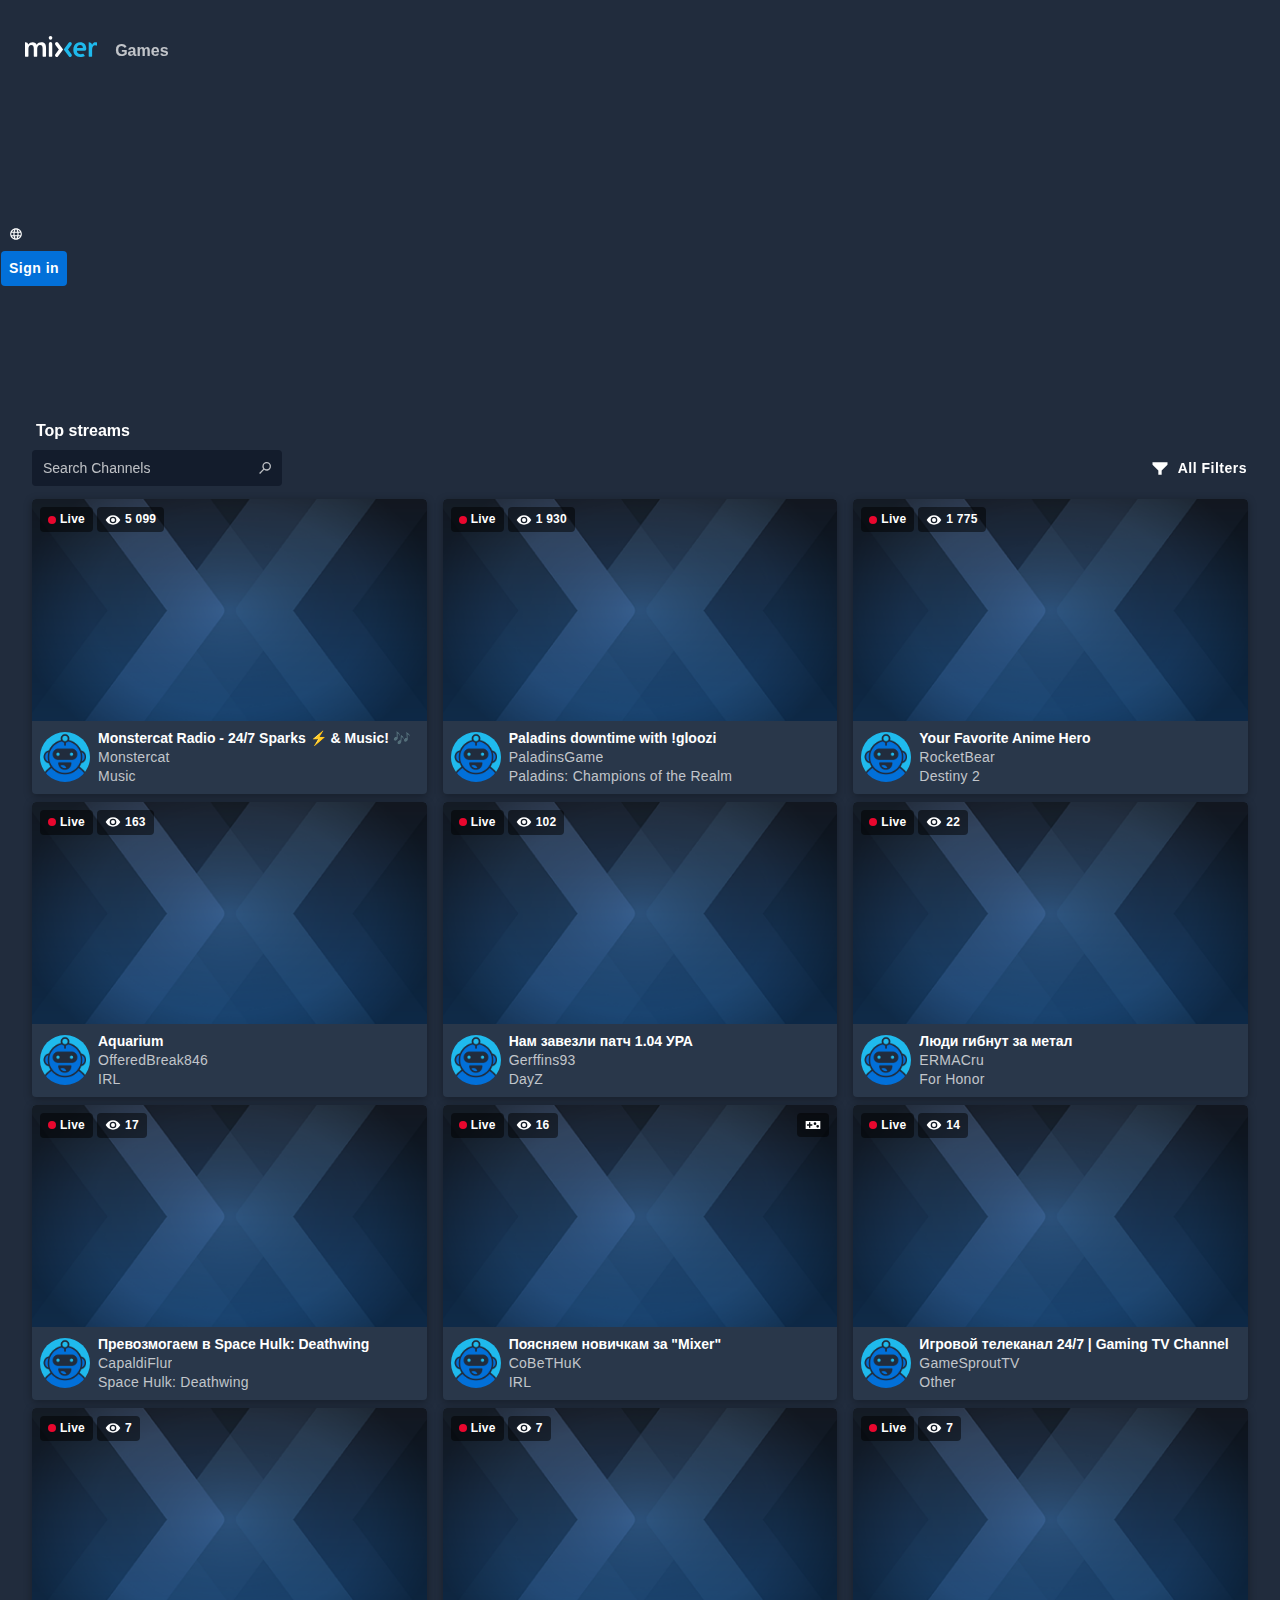
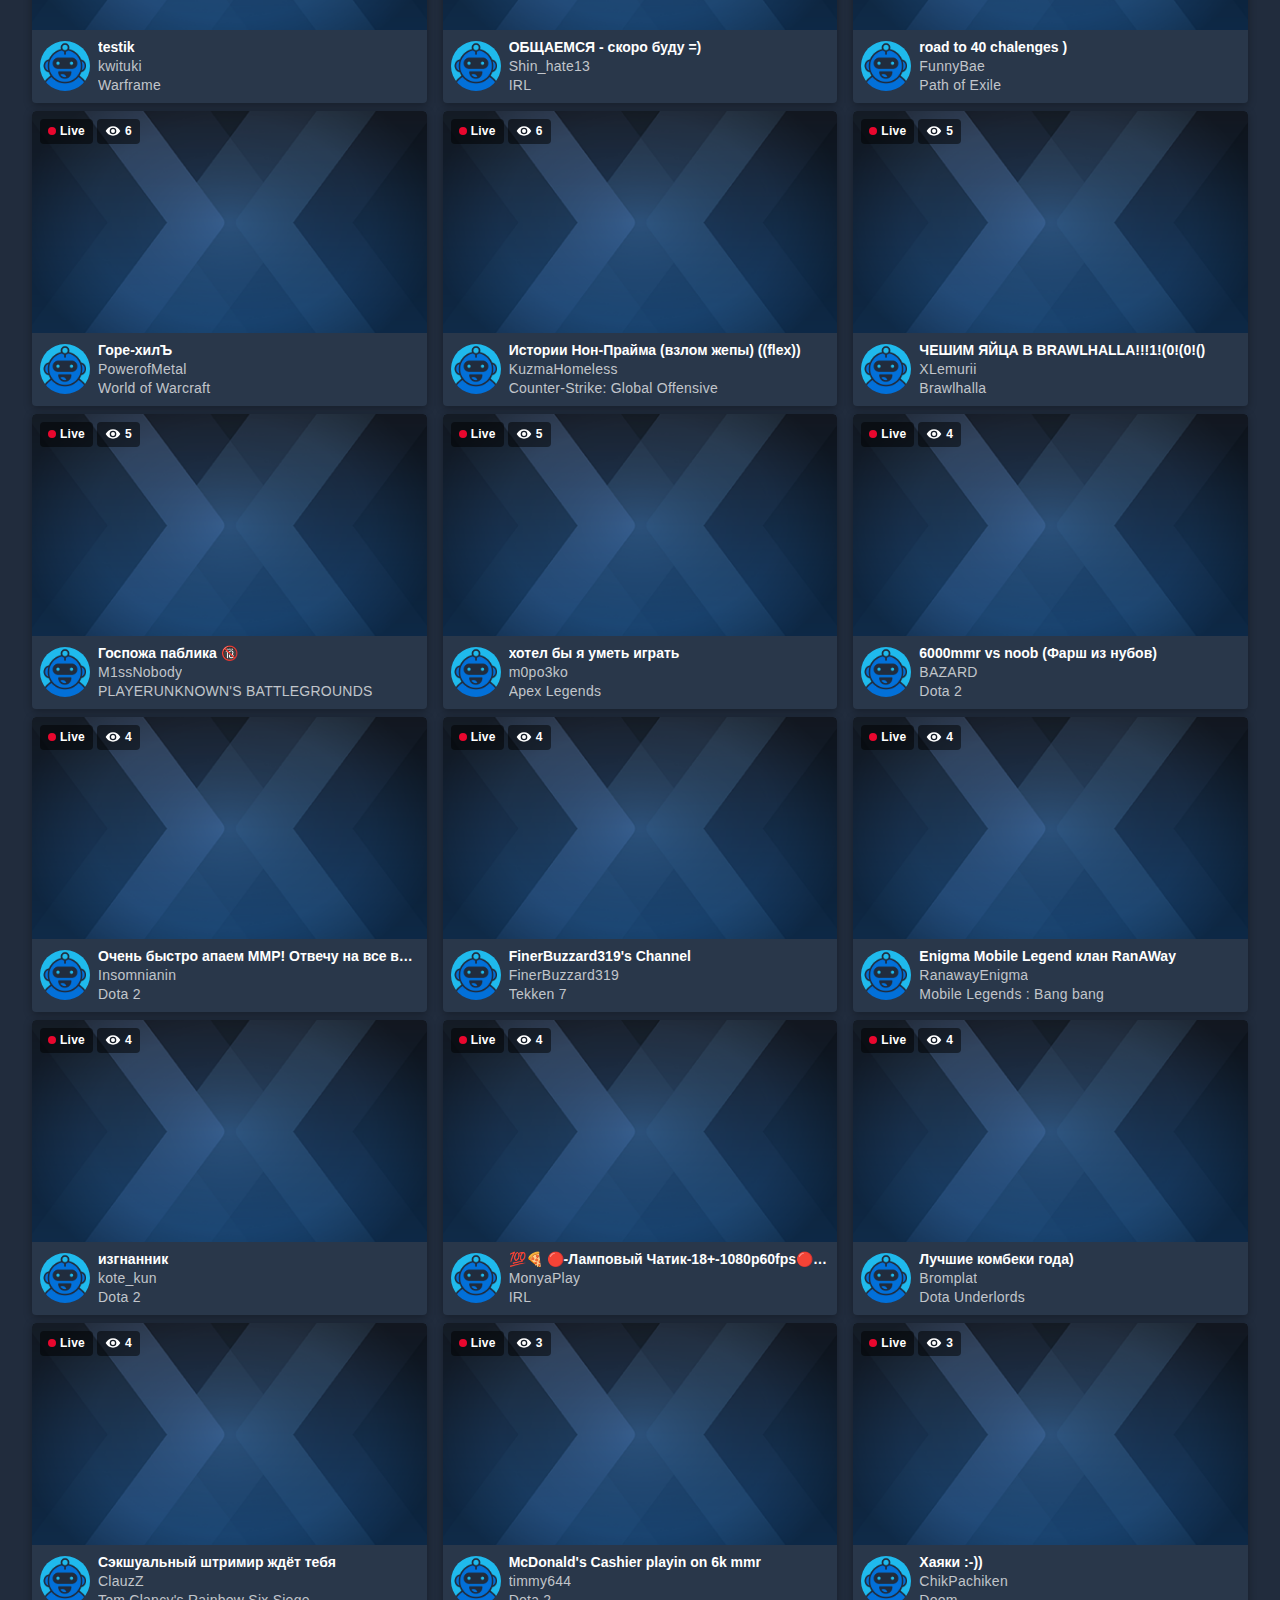
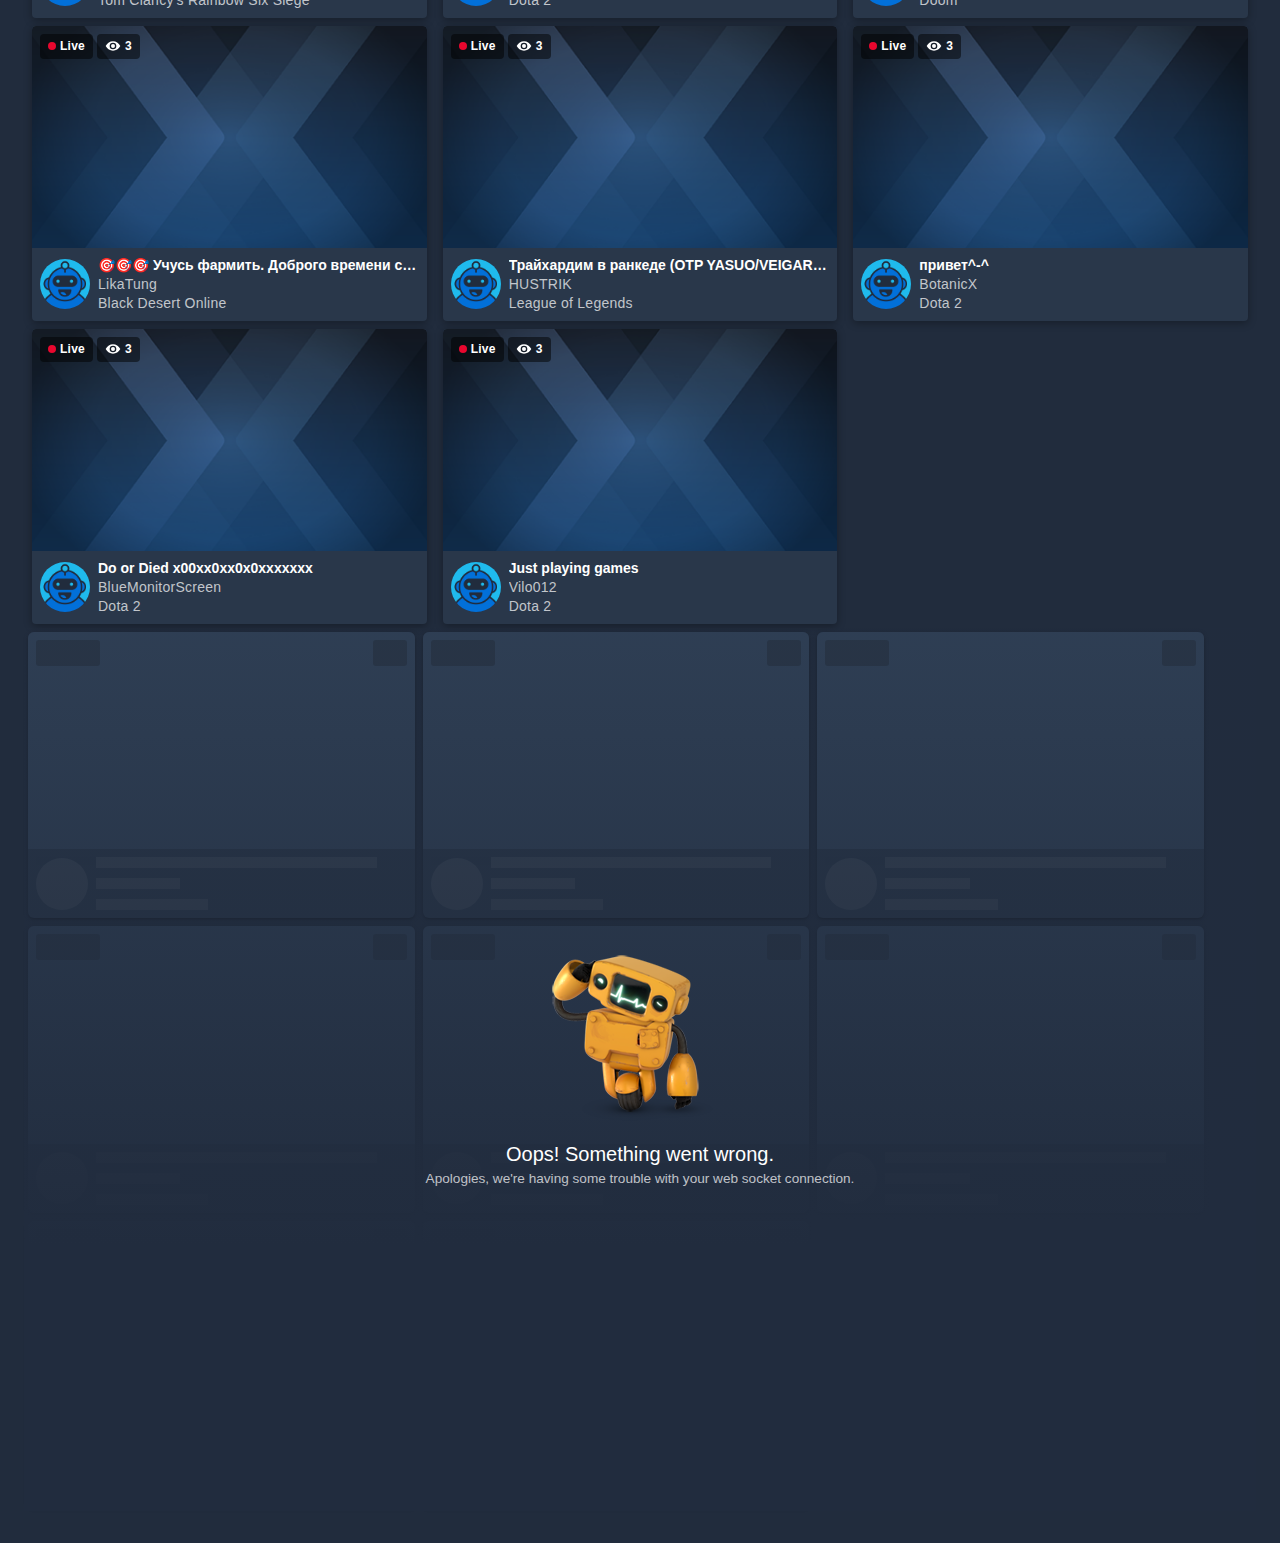
==== commit 4c761b70: "Update index.html" ====
--- a/index.html
+++ b/index.html
@@ -127,7 +127,7 @@
 __wm.bt(650,27,25,2,"web","https://mixer.com/","20200401023952",1996,"/_static/",["/_static/css/banner-styles.css?v=omkqRugM","/_static/css/iconochive.css?v=qtvMKcIJ"], false);
   __wm.rw(1);
 </script>
-    <b-app _nghost-c0="" ng-version="6.1.10"><b-route-loading-indicator _ngcontent-c0="" _nghost-c1=""><div _ngcontent-c1="" class="inactive"></div></b-route-loading-indicator><b-cookie-check _ngcontent-c0="" _nghost-c2=""><!----></b-cookie-check><!----><!----><!----><!----><b-nav-host _ngcontent-c0=""><div class="navContainer_284Se"><div class="stickly-sentinel"></div><div class="content_2EoYH"><div class="nav_9Ns4c"><div class="left_31xse"><a href="http://web.archive.org/web/20200401023952mp_/https://mixer.com/" class="mdsButton_Kaw7D mdsAnchorButton_37kLI logoButton_NZF1s"><div class="background_3-mYW"><div class="overlay_2Ola9"><div class="content_1RnQF"><img class="logo_2skfN" src="./Mixer _ Interactive Livestreaming_files/full.svg" alt="Mixer logo"></div></div></div></a><a href="http://web.archive.org/web/20200401023952mp_/https://mixer.com/browse/games" class="mdsButton_Kaw7D mdsAnchorButton_37kLI textButton_3-Rui"><div class="background_3-mYW"><div class="overlay_2Ola9"><div class="content_1RnQF">Games</div></div></div></a><a href="http://web.archive.org/web/20200401023952mp_/https://mixer.com/browse/all" class="mdsButton_Kaw7D mdsAnchorButton_37kLI textButton_3-Rui"><div class="background_3-mYW"><div class="overlay_2Ola9"><div class="content_1RnQF">Browse</div></div></div></a><a href="http://web.archive.org/web/20200401023952mp_/https://mixer.com/dashboard/onboarding" class="mdsButton_Kaw7D mdsAnchorButton_37kLI textButton_3-Rui" data-bi-name="navbar:stream-on-mixer"><div class="background_3-mYW"><div class="overlay_2Ola9"><div class="content_1RnQF">Stream on Mixer</div></div></div></a><div class="moreSection_1Ifks"><button class="mdsButton_Kaw7D iconButton_3qQ1A" tabindex="0" aria-label="More" aria-expanded="false"><div class="background_3-mYW"><div class="overlay_2Ola9"><div class="content_1RnQF"><svg width="1em" height="1em" viewBox="0 0 24 24" aria-label="More" class="largeIcon_3emwj"><path d="M18 14a2 2 0 110-4 2 2 0 010 4zm-6 0a2 2 0 110-4 2 2 0 010 4zm-6 0a2 2 0 110-4 2 2 0 010 4z" fill="currentColor" fill-rule="evenodd"></path></svg></div></div></div></button></div></div><div class="right_9UFx2"><div class="languageSection_3UXu3"><button class="mdsButton_Kaw7D" tabindex="0" aria-label="Select language" aria-expanded="false"><div class="background_3-mYW"><div class="overlay_2Ola9"><div class="content_1RnQF"><svg width="1em" height="1em" viewBox="0 0 24 24" aria-label="Select language" class="largeIcon_3emwj"><path d="M4.252 14h3.352a19.291 19.291 0 010-4H4.252A8.014 8.014 0 004 12c0 .69.088 1.36.252 2zm.818 2a8.028 8.028 0 004.076 3.476c-.503-.956-.93-2.14-1.222-3.476H5.07zm14.678-2c.164-.64.252-1.31.252-2s-.088-1.36-.252-2h-3.352a19.291 19.291 0 010 4h3.352zm-.818 2h-2.854c-.292 1.336-.719 2.52-1.222 3.476A8.028 8.028 0 0018.93 16zm-9.314-2h4.768a17.292 17.292 0 000-4H9.616a17.292 17.292 0 000 4zm.361 2c.203.812.465 1.56.775 2.216C11.326 19.429 11.916 20 12 20c.084 0 .674-.571 1.248-1.784.31-.655.572-1.404.775-2.216H9.977zM5.07 8h2.854c.292-1.336.719-2.52 1.222-3.476A8.028 8.028 0 005.07 8zm13.86 0a8.028 8.028 0 00-4.076-3.476c.503.956.93 2.14 1.222 3.476h2.854zM9.977 8h4.046a12.017 12.017 0 00-.775-2.216C12.674 4.571 12.084 4 12 4c-.084 0-.674.571-1.248 1.784-.31.655-.572 1.404-.775 2.216zM12 22C6.477 22 2 17.523 2 12S6.477 2 12 2s10 4.477 10 10-4.477 10-10 10z" fill="currentColor" fill-rule="evenodd"></path></svg></div></div></div></button></div><button class="mdsButton_Kaw7D contained_2JbA5 signInButton_3fCKe" tabindex="0"><div class="background_3-mYW"><div class="overlay_2Ola9"><div class="content_1RnQF">Sign in</div></div></div></button></div></div></div></div></b-nav-host><!----><b-hub _ngcontent-c0="" _nghost-c6=""><div _ngcontent-c6="" class="backdrop hidden react-backdrop"></div><div _ngcontent-c6="" class="user layout-row layout-align-end-center bui-padding-right-2x"><!----><!----><!----></div><!----><div _ngcontent-c6="" class="view-area view-area--hidden react-view-area"><!----><div _ngcontent-c6="" class="router-container"><router-outlet _ngcontent-c6="" name="hub"></router-outlet></div></div></b-hub><!----><!----><!----><div _ngcontent-c0="" class="content"><router-outlet _ngcontent-c0=""></router-outlet><b-homepage _nghost-c15=""><b-ember-promo _ngcontent-c15=""></b-ember-promo><b-delve-home-host _ngcontent-c15=""></b-delve-home-host><b-browse-channels-host _ngcontent-c15=""><div class="browseChannelsContainer_3Wp70"><div class="stickyHeaderSentinel_h01Lj"></div><div class="headerContainer_1jOKf"><header class="browseHeader_lSNpl"><h1 class="heading_3E-7g">Top streams</h1><div class="searchAndFilters_19HYV"><label class="container_3j4S4 search_2cv-w"><div class="background_3Yufz"><input placeholder="Search Channels" class="input_1Xg_s" value=""><button class="button_1im5u"><svg width="1em" height="1em" viewBox="0 0 24 24"><path d="M10.665 14.749l-6.064 6.065-1.415-1.415 6.065-6.064a6.5 6.5 0 111.414 1.414zM14.5 14a4.5 4.5 0 100-9 4.5 4.5 0 000 9z" fill="currentColor" fill-rule="evenodd"></path></svg></button></div></label><button class="mdsButton_Kaw7D showFocus_2wbiS" tabindex="0" aria-expanded="false"><div class="background_3-mYW"><div class="overlay_2Ola9"><div class="content_1RnQF"><svg width="1em" height="1em" viewBox="0 0 24 24" class="filterIcon_LJv0d"><path d="M21 8l-7 7v5h-4v-5L3 8V5h18v3z" fill="currentColor" fill-rule="evenodd"></path></svg><span class="buttonString_31Awl">All Filters</span></div></div></div></button></div></header></div><div class="contentGridGroup_1iaee" style="height: auto;"><a tabindex="0" class="container_ZqIuE cardStyle_3R0tX" href="http://web.archive.org/web/20200401023952mp_/https://mixer.com/Monstercat"><span class="srOnly_12t83">Monstercat streaming Music to 5099 viewers </span><div class="body_2__JK" aria-hidden="true"><img class="thumbnailImg_3AE7S" alt="Monstercat" src="images/video.png"><div class="indicatorGroupLeft_ozilY"><div class="container_1j8Su"><div class="dotContainer_YvPOk"><span class="onlineDot_1Drpm"></span></div><span aria-hidden="false" class="content_2CbUz">Live</span></div><div class="container_1j8Su"><svg width="1em" height="1em" viewBox="0 0 24 24"><path d="M1 12c2.667-4.667 6.333-7 11-7s8.333 2.333 11 7c-2.667 4.667-6.333 7-11 7s-8.333-2.333-11-7zm11 5a5 5 0 100-10 5 5 0 000 10zm0-2a3 3 0 110-6 3 3 0 010 6z" fill="currentColor" fill-rule="evenodd"></path></svg><span aria-hidden="false" class="content_2CbUz">5&nbsp;099</span></div></div><div class="indicatorGroupRight_xsm7y"><div class="rightIndicators_3fBL0"></div></div><div class="indicatorGroupLowerRight_3Lnlf"></div></div><div class="footer_2SRr8" aria-hidden="true"><img class="avatar_2FCC0" src="images/user.png" width="128" height="128" alt="Monstercat" aria-hidden="false" style="border-radius: 50%;"><div class="content_QLLVP"><span class="title_1465j">Monstercat Radio - 24/7 Sparks ⚡️ &amp; Music!  🎶</span><div class="channelNameWithBadge_4we7q"><span class="channelName_10lwD">Monstercat</span></div><span class="description_257Dt">Music</span></div></div><div class="overlay_2SOUW"></div></a><a tabindex="0" class="container_ZqIuE cardStyle_3R0tX" href="http://web.archive.org/web/20200401023952mp_/https://mixer.com/PaladinsGame"><span class="srOnly_12t83">PaladinsGame streaming Paladins: Champions of the Realm to 1930 viewers </span><div class="body_2__JK" aria-hidden="true"><img class="thumbnailImg_3AE7S" alt="PaladinsGame" src="images/video.png"><div class="indicatorGroupLeft_ozilY"><div class="container_1j8Su"><div class="dotContainer_YvPOk"><span class="onlineDot_1Drpm"></span></div><span aria-hidden="false" class="content_2CbUz">Live</span></div><div class="container_1j8Su"><svg width="1em" height="1em" viewBox="0 0 24 24"><path d="M1 12c2.667-4.667 6.333-7 11-7s8.333 2.333 11 7c-2.667 4.667-6.333 7-11 7s-8.333-2.333-11-7zm11 5a5 5 0 100-10 5 5 0 000 10zm0-2a3 3 0 110-6 3 3 0 010 6z" fill="currentColor" fill-rule="evenodd"></path></svg><span aria-hidden="false" class="content_2CbUz">1&nbsp;930</span></div></div><div class="indicatorGroupRight_xsm7y"><div class="rightIndicators_3fBL0"></div></div><div class="indicatorGroupLowerRight_3Lnlf"></div></div><div class="footer_2SRr8" aria-hidden="true"><img class="avatar_2FCC0" src="images/user.png" width="128" height="128" alt="PaladinsGame" aria-hidden="false" style="border-radius: 50%;"><div class="content_QLLVP"><span class="title_1465j">Paladins downtime with !gloozi</span><div class="channelNameWithBadge_4we7q"><span class="channelName_10lwD">PaladinsGame</span></div><span class="description_257Dt">Paladins: Champions of the Realm</span></div></div><div class="overlay_2SOUW"></div></a><a tabindex="0" class="container_ZqIuE cardStyle_3R0tX" href="http://web.archive.org/web/20200401023952mp_/https://mixer.com/RocketBear"><span class="srOnly_12t83">RocketBear streaming Destiny 2 to 1775 viewers </span><div class="body_2__JK" aria-hidden="true"><img class="thumbnailImg_3AE7S" alt="RocketBear" src="images/video.png"><div class="indicatorGroupLeft_ozilY"><div class="container_1j8Su"><div class="dotContainer_YvPOk"><span class="onlineDot_1Drpm"></span></div><span aria-hidden="false" class="content_2CbUz">Live</span></div><div class="container_1j8Su"><svg width="1em" height="1em" viewBox="0 0 24 24"><path d="M1 12c2.667-4.667 6.333-7 11-7s8.333 2.333 11 7c-2.667 4.667-6.333 7-11 7s-8.333-2.333-11-7zm11 5a5 5 0 100-10 5 5 0 000 10zm0-2a3 3 0 110-6 3 3 0 010 6z" fill="currentColor" fill-rule="evenodd"></path></svg><span aria-hidden="false" class="content_2CbUz">1&nbsp;775</span></div></div><div class="indicatorGroupRight_xsm7y"><div class="rightIndicators_3fBL0"></div></div><div class="indicatorGroupLowerRight_3Lnlf"></div></div><div class="footer_2SRr8" aria-hidden="true"><img class="avatar_2FCC0" src="images/user.png" width="128" height="128" alt="RocketBear" aria-hidden="false" style="border-radius: 50%;"><div class="content_QLLVP"><span class="title_1465j">Your Favorite Anime Hero</span><div class="channelNameWithBadge_4we7q"><span class="channelName_10lwD">RocketBear</span></div><span class="description_257Dt">Destiny 2</span></div></div><div class="overlay_2SOUW"></div></a><a tabindex="0" class="container_ZqIuE cardStyle_3R0tX" href="http://web.archive.org/web/20200401023952mp_/https://mixer.com/OfferedBreak846"><span class="srOnly_12t83">OfferedBreak846 streaming IRL to 163 viewers </span><div class="body_2__JK" aria-hidden="true"><img class="thumbnailImg_3AE7S" alt="OfferedBreak846" src="images/video.png"><div class="indicatorGroupLeft_ozilY"><div class="container_1j8Su"><div class="dotContainer_YvPOk"><span class="onlineDot_1Drpm"></span></div><span aria-hidden="false" class="content_2CbUz">Live</span></div><div class="container_1j8Su"><svg width="1em" height="1em" viewBox="0 0 24 24"><path d="M1 12c2.667-4.667 6.333-7 11-7s8.333 2.333 11 7c-2.667 4.667-6.333 7-11 7s-8.333-2.333-11-7zm11 5a5 5 0 100-10 5 5 0 000 10zm0-2a3 3 0 110-6 3 3 0 010 6z" fill="currentColor" fill-rule="evenodd"></path></svg><span aria-hidden="false" class="content_2CbUz">163</span></div></div><div class="indicatorGroupRight_xsm7y"><div class="rightIndicators_3fBL0"></div></div><div class="indicatorGroupLowerRight_3Lnlf"></div></div><div class="footer_2SRr8" aria-hidden="true"><img class="avatar_2FCC0" src="images/user.png" width="128" height="128" alt="OfferedBreak846" aria-hidden="false" style="border-radius: 50%;"><div class="content_QLLVP"><span class="title_1465j">Aquarium</span><div class="channelNameWithBadge_4we7q"><span class="channelName_10lwD">OfferedBreak846</span></div><span class="description_257Dt">IRL</span></div></div><div class="overlay_2SOUW"></div></a><a tabindex="0" class="container_ZqIuE cardStyle_3R0tX" href="http://web.archive.org/web/20200401023952mp_/https://mixer.com/Gerffins93"><span class="srOnly_12t83">Gerffins93 streaming DayZ to 102 viewers </span><div class="body_2__JK" aria-hidden="true"><img class="thumbnailImg_3AE7S" alt="Gerffins93" src="images/video.png"><div class="indicatorGroupLeft_ozilY"><div class="container_1j8Su"><div class="dotContainer_YvPOk"><span class="onlineDot_1Drpm"></span></div><span aria-hidden="false" class="content_2CbUz">Live</span></div><div class="container_1j8Su"><svg width="1em" height="1em" viewBox="0 0 24 24"><path d="M1 12c2.667-4.667 6.333-7 11-7s8.333 2.333 11 7c-2.667 4.667-6.333 7-11 7s-8.333-2.333-11-7zm11 5a5 5 0 100-10 5 5 0 000 10zm0-2a3 3 0 110-6 3 3 0 010 6z" fill="currentColor" fill-rule="evenodd"></path></svg><span aria-hidden="false" class="content_2CbUz">102</span></div></div><div class="indicatorGroupRight_xsm7y"><div class="rightIndicators_3fBL0"></div></div><div class="indicatorGroupLowerRight_3Lnlf"></div></div><div class="footer_2SRr8" aria-hidden="true"><img class="avatar_2FCC0" src="images/user.png" width="128" height="128" alt="Gerffins93" aria-hidden="false" style="border-radius: 50%;"><div class="content_QLLVP"><span class="title_1465j">Нам завезли патч 1.04 УРА</span><div class="channelNameWithBadge_4we7q"><span class="channelName_10lwD">Gerffins93</span></div><span class="description_257Dt">DayZ</span></div></div><div class="overlay_2SOUW"></div></a><a tabindex="0" class="container_ZqIuE cardStyle_3R0tX" href="http://web.archive.org/web/20200401023952mp_/https://mixer.com/ERMACru"><span class="srOnly_12t83">ERMACru streaming For Honor to 22 viewers </span><div class="body_2__JK" aria-hidden="true"><img class="thumbnailImg_3AE7S" alt="ERMACru" src="images/video.png"><div class="indicatorGroupLeft_ozilY"><div class="container_1j8Su"><div class="dotContainer_YvPOk"><span class="onlineDot_1Drpm"></span></div><span aria-hidden="false" class="content_2CbUz">Live</span></div><div class="container_1j8Su"><svg width="1em" height="1em" viewBox="0 0 24 24"><path d="M1 12c2.667-4.667 6.333-7 11-7s8.333 2.333 11 7c-2.667 4.667-6.333 7-11 7s-8.333-2.333-11-7zm11 5a5 5 0 100-10 5 5 0 000 10zm0-2a3 3 0 110-6 3 3 0 010 6z" fill="currentColor" fill-rule="evenodd"></path></svg><span aria-hidden="false" class="content_2CbUz">22</span></div></div><div class="indicatorGroupRight_xsm7y"><div class="rightIndicators_3fBL0"></div></div><div class="indicatorGroupLowerRight_3Lnlf"></div></div><div class="footer_2SRr8" aria-hidden="true"><img class="avatar_2FCC0" src="images/user.png" width="128" height="128" alt="ERMACru" aria-hidden="false" style="border-radius: 50%;"><div class="content_QLLVP"><span class="title_1465j">Люди гибнут за метал</span><div class="channelNameWithBadge_4we7q"><span class="channelName_10lwD">ERMACru</span></div><span class="description_257Dt">For Honor</span></div></div><div class="overlay_2SOUW"></div></a><a tabindex="0" class="container_ZqIuE cardStyle_3R0tX" href="http://web.archive.org/web/20200401023952mp_/https://mixer.com/CapaldiFlur"><span class="srOnly_12t83">CapaldiFlur streaming Space Hulk: Deathwing to 17 viewers </span><div class="body_2__JK" aria-hidden="true"><img class="thumbnailImg_3AE7S" alt="CapaldiFlur" src="images/video.png"><div class="indicatorGroupLeft_ozilY"><div class="container_1j8Su"><div class="dotContainer_YvPOk"><span class="onlineDot_1Drpm"></span></div><span aria-hidden="false" class="content_2CbUz">Live</span></div><div class="container_1j8Su"><svg width="1em" height="1em" viewBox="0 0 24 24"><path d="M1 12c2.667-4.667 6.333-7 11-7s8.333 2.333 11 7c-2.667 4.667-6.333 7-11 7s-8.333-2.333-11-7zm11 5a5 5 0 100-10 5 5 0 000 10zm0-2a3 3 0 110-6 3 3 0 010 6z" fill="currentColor" fill-rule="evenodd"></path></svg><span aria-hidden="false" class="content_2CbUz">17</span></div></div><div class="indicatorGroupRight_xsm7y"><div class="rightIndicators_3fBL0"></div></div><div class="indicatorGroupLowerRight_3Lnlf"></div></div><div class="footer_2SRr8" aria-hidden="true"><img class="avatar_2FCC0" src="images/user.png" width="128" height="128" alt="CapaldiFlur" aria-hidden="false" style="border-radius: 50%;"><div class="content_QLLVP"><span class="title_1465j">Превозмогаем в Space Hulk: Deathwing</span><div class="channelNameWithBadge_4we7q"><span class="channelName_10lwD">CapaldiFlur</span></div><span class="description_257Dt">Space Hulk: Deathwing</span></div></div><div class="overlay_2SOUW"></div></a><a tabindex="0" class="container_ZqIuE cardStyle_3R0tX" href="http://web.archive.org/web/20200401023952mp_/https://mixer.com/CoBeTHuK"><span class="srOnly_12t83">CoBeTHuK streaming IRL to 16 viewers </span><div class="body_2__JK" aria-hidden="true"><img class="thumbnailImg_3AE7S" alt="CoBeTHuK" src="images/video.png"><div class="indicatorGroupLeft_ozilY"><div class="container_1j8Su"><div class="dotContainer_YvPOk"><span class="onlineDot_1Drpm"></span></div><span aria-hidden="false" class="content_2CbUz">Live</span></div><div class="container_1j8Su"><svg width="1em" height="1em" viewBox="0 0 24 24"><path d="M1 12c2.667-4.667 6.333-7 11-7s8.333 2.333 11 7c-2.667 4.667-6.333 7-11 7s-8.333-2.333-11-7zm11 5a5 5 0 100-10 5 5 0 000 10zm0-2a3 3 0 110-6 3 3 0 010 6z" fill="currentColor" fill-rule="evenodd"></path></svg><span aria-hidden="false" class="content_2CbUz">16</span></div></div><div class="indicatorGroupRight_xsm7y"><div class="rightIndicators_3fBL0"><div class="container_1j8Su"><svg width="1em" height="1em" viewBox="0 0 24 24"><path d="M1 6h22v12H1V6zm7 5V8H6v3H3v2h3v3h2v-3h3v-2H8zm7 1a2 2 0 100-4 2 2 0 000 4zm4 4a2 2 0 100-4 2 2 0 000 4z" fill="currentColor" fill-rule="evenodd"></path></svg></div></div></div><div class="indicatorGroupLowerRight_3Lnlf"></div></div><div class="footer_2SRr8" aria-hidden="true"><img class="avatar_2FCC0" src="images/user.png" width="128" height="128" alt="CoBeTHuK" aria-hidden="false" style="border-radius: 50%;"><div class="content_QLLVP"><span class="title_1465j">Поясняем новичкам за "Mixer"</span><div class="channelNameWithBadge_4we7q"><span class="channelName_10lwD">CoBeTHuK</span></div><span class="description_257Dt">IRL</span></div></div><div class="overlay_2SOUW"></div></a><a tabindex="0" class="container_ZqIuE cardStyle_3R0tX" href="http://web.archive.org/web/20200401023952mp_/https://mixer.com/GameSproutTV"><span class="srOnly_12t83">GameSproutTV streaming Other to 14 viewers </span><div class="body_2__JK" aria-hidden="true"><img class="thumbnailImg_3AE7S" alt="GameSproutTV" src="images/video.png"><div class="indicatorGroupLeft_ozilY"><div class="container_1j8Su"><div class="dotContainer_YvPOk"><span class="onlineDot_1Drpm"></span></div><span aria-hidden="false" class="content_2CbUz">Live</span></div><div class="container_1j8Su"><svg width="1em" height="1em" viewBox="0 0 24 24"><path d="M1 12c2.667-4.667 6.333-7 11-7s8.333 2.333 11 7c-2.667 4.667-6.333 7-11 7s-8.333-2.333-11-7zm11 5a5 5 0 100-10 5 5 0 000 10zm0-2a3 3 0 110-6 3 3 0 010 6z" fill="currentColor" fill-rule="evenodd"></path></svg><span aria-hidden="false" class="content_2CbUz">14</span></div></div><div class="indicatorGroupRight_xsm7y"><div class="rightIndicators_3fBL0"></div></div><div class="indicatorGroupLowerRight_3Lnlf"></div></div><div class="footer_2SRr8" aria-hidden="true"><img class="avatar_2FCC0" src="images/user.png" width="128" height="128" alt="GameSproutTV" aria-hidden="false" style="border-radius: 50%;"><div class="content_QLLVP"><span class="title_1465j">Игровой телеканал 24/7 | Gaming TV Channel</span><div class="channelNameWithBadge_4we7q"><span class="channelName_10lwD">GameSproutTV</span></div><span class="description_257Dt">Other</span></div></div><div class="overlay_2SOUW"></div></a><a tabindex="0" class="container_ZqIuE cardStyle_3R0tX" href="http://web.archive.org/web/20200401023952mp_/https://mixer.com/kwituki"><span class="srOnly_12t83">kwituki streaming Warframe to 7 viewers </span><div class="body_2__JK" aria-hidden="true"><img class="thumbnailImg_3AE7S" alt="kwituki" src="images/video.png"><div class="indicatorGroupLeft_ozilY"><div class="container_1j8Su"><div class="dotContainer_YvPOk"><span class="onlineDot_1Drpm"></span></div><span aria-hidden="false" class="content_2CbUz">Live</span></div><div class="container_1j8Su"><svg width="1em" height="1em" viewBox="0 0 24 24"><path d="M1 12c2.667-4.667 6.333-7 11-7s8.333 2.333 11 7c-2.667 4.667-6.333 7-11 7s-8.333-2.333-11-7zm11 5a5 5 0 100-10 5 5 0 000 10zm0-2a3 3 0 110-6 3 3 0 010 6z" fill="currentColor" fill-rule="evenodd"></path></svg><span aria-hidden="false" class="content_2CbUz">7</span></div></div><div class="indicatorGroupRight_xsm7y"><div class="rightIndicators_3fBL0"></div></div><div class="indicatorGroupLowerRight_3Lnlf"></div></div><div class="footer_2SRr8" aria-hidden="true"><img class="avatar_2FCC0" src="images/user.png" width="128" height="128" alt="kwituki" aria-hidden="false" style="border-radius: 50%;"><div class="content_QLLVP"><span class="title_1465j">testik</span><div class="channelNameWithBadge_4we7q"><span class="channelName_10lwD">kwituki</span></div><span class="description_257Dt">Warframe</span></div></div><div class="overlay_2SOUW"></div></a><a tabindex="0" class="container_ZqIuE cardStyle_3R0tX" href="http://web.archive.org/web/20200401023952mp_/https://mixer.com/Shin_hate13"><span class="srOnly_12t83">Shin_hate13 streaming IRL to 7 viewers </span><div class="body_2__JK" aria-hidden="true"><img class="thumbnailImg_3AE7S" alt="Shin_hate13" src="images/video.png"><div class="indicatorGroupLeft_ozilY"><div class="container_1j8Su"><div class="dotContainer_YvPOk"><span class="onlineDot_1Drpm"></span></div><span aria-hidden="false" class="content_2CbUz">Live</span></div><div class="container_1j8Su"><svg width="1em" height="1em" viewBox="0 0 24 24"><path d="M1 12c2.667-4.667 6.333-7 11-7s8.333 2.333 11 7c-2.667 4.667-6.333 7-11 7s-8.333-2.333-11-7zm11 5a5 5 0 100-10 5 5 0 000 10zm0-2a3 3 0 110-6 3 3 0 010 6z" fill="currentColor" fill-rule="evenodd"></path></svg><span aria-hidden="false" class="content_2CbUz">7</span></div></div><div class="indicatorGroupRight_xsm7y"><div class="rightIndicators_3fBL0"></div></div><div class="indicatorGroupLowerRight_3Lnlf"></div></div><div class="footer_2SRr8" aria-hidden="true"><img class="avatar_2FCC0" src="images/user.png" width="128" height="128" alt="Shin_hate13" aria-hidden="false" style="border-radius: 50%;"><div class="content_QLLVP"><span class="title_1465j">ОБЩАЕМСЯ - скоро буду =)</span><div class="channelNameWithBadge_4we7q"><span class="channelName_10lwD">Shin_hate13</span></div><span class="description_257Dt">IRL</span></div></div><div class="overlay_2SOUW"></div></a><a tabindex="0" class="container_ZqIuE cardStyle_3R0tX" href="http://web.archive.org/web/20200401023952mp_/https://mixer.com/FunnyBae"><span class="srOnly_12t83">FunnyBae streaming Path of Exile to 7 viewers </span><div class="body_2__JK" aria-hidden="true"><img class="thumbnailImg_3AE7S" alt="FunnyBae" src="images/video.png"><div class="indicatorGroupLeft_ozilY"><div class="container_1j8Su"><div class="dotContainer_YvPOk"><span class="onlineDot_1Drpm"></span></div><span aria-hidden="false" class="content_2CbUz">Live</span></div><div class="container_1j8Su"><svg width="1em" height="1em" viewBox="0 0 24 24"><path d="M1 12c2.667-4.667 6.333-7 11-7s8.333 2.333 11 7c-2.667 4.667-6.333 7-11 7s-8.333-2.333-11-7zm11 5a5 5 0 100-10 5 5 0 000 10zm0-2a3 3 0 110-6 3 3 0 010 6z" fill="currentColor" fill-rule="evenodd"></path></svg><span aria-hidden="false" class="content_2CbUz">7</span></div></div><div class="indicatorGroupRight_xsm7y"><div class="rightIndicators_3fBL0"></div></div><div class="indicatorGroupLowerRight_3Lnlf"></div></div><div class="footer_2SRr8" aria-hidden="true"><img class="avatar_2FCC0" src="images/user.png" width="128" height="128" alt="FunnyBae" aria-hidden="false" style="border-radius: 50%;"><div class="content_QLLVP"><span class="title_1465j">road to 40 chalenges )</span><div class="channelNameWithBadge_4we7q"><span class="channelName_10lwD">FunnyBae</span></div><span class="description_257Dt">Path of Exile</span></div></div><div class="overlay_2SOUW"></div></a><a tabindex="0" class="container_ZqIuE cardStyle_3R0tX" href="http://web.archive.org/web/20200401023952mp_/https://mixer.com/PowerofMetal"><span class="srOnly_12t83">PowerofMetal streaming World of Warcraft to 6 viewers </span><div class="body_2__JK" aria-hidden="true"><img class="thumbnailImg_3AE7S" alt="PowerofMetal" src="images/video.png"><div class="indicatorGroupLeft_ozilY"><div class="container_1j8Su"><div class="dotContainer_YvPOk"><span class="onlineDot_1Drpm"></span></div><span aria-hidden="false" class="content_2CbUz">Live</span></div><div class="container_1j8Su"><svg width="1em" height="1em" viewBox="0 0 24 24"><path d="M1 12c2.667-4.667 6.333-7 11-7s8.333 2.333 11 7c-2.667 4.667-6.333 7-11 7s-8.333-2.333-11-7zm11 5a5 5 0 100-10 5 5 0 000 10zm0-2a3 3 0 110-6 3 3 0 010 6z" fill="currentColor" fill-rule="evenodd"></path></svg><span aria-hidden="false" class="content_2CbUz">6</span></div></div><div class="indicatorGroupRight_xsm7y"><div class="rightIndicators_3fBL0"></div></div><div class="indicatorGroupLowerRight_3Lnlf"></div></div><div class="footer_2SRr8" aria-hidden="true"><img class="avatar_2FCC0" src="images/user.png" width="128" height="128" alt="PowerofMetal" aria-hidden="false" style="border-radius: 50%;"><div class="content_QLLVP"><span class="title_1465j">Горе-хилЪ</span><div class="channelNameWithBadge_4we7q"><span class="channelName_10lwD">PowerofMetal</span></div><span class="description_257Dt">World of Warcraft</span></div></div><div class="overlay_2SOUW"></div></a><a tabindex="0" class="container_ZqIuE cardStyle_3R0tX" href="http://web.archive.org/web/20200401023952mp_/https://mixer.com/KuzmaHomeless"><span class="srOnly_12t83">KuzmaHomeless streaming Counter-Strike: Global Offensive to 6 viewers </span><div class="body_2__JK" aria-hidden="true"><img class="thumbnailImg_3AE7S" alt="KuzmaHomeless" src="images/video.png"><div class="indicatorGroupLeft_ozilY"><div class="container_1j8Su"><div class="dotContainer_YvPOk"><span class="onlineDot_1Drpm"></span></div><span aria-hidden="false" class="content_2CbUz">Live</span></div><div class="container_1j8Su"><svg width="1em" height="1em" viewBox="0 0 24 24"><path d="M1 12c2.667-4.667 6.333-7 11-7s8.333 2.333 11 7c-2.667 4.667-6.333 7-11 7s-8.333-2.333-11-7zm11 5a5 5 0 100-10 5 5 0 000 10zm0-2a3 3 0 110-6 3 3 0 010 6z" fill="currentColor" fill-rule="evenodd"></path></svg><span aria-hidden="false" class="content_2CbUz">6</span></div></div><div class="indicatorGroupRight_xsm7y"><div class="rightIndicators_3fBL0"></div></div><div class="indicatorGroupLowerRight_3Lnlf"></div></div><div class="footer_2SRr8" aria-hidden="true"><img class="avatar_2FCC0" src="images/user.png" width="128" height="128" alt="KuzmaHomeless" aria-hidden="false" style="border-radius: 50%;"><div class="content_QLLVP"><span class="title_1465j">Истории Нон-Прайма (взлом жепы) ((flex))</span><div class="channelNameWithBadge_4we7q"><span class="channelName_10lwD">KuzmaHomeless</span></div><span class="description_257Dt">Counter-Strike: Global Offensive</span></div></div><div class="overlay_2SOUW"></div></a><a tabindex="0" class="container_ZqIuE cardStyle_3R0tX" href="http://web.archive.org/web/20200401023952mp_/https://mixer.com/XLemurii"><span class="srOnly_12t83">XLemurii streaming Brawlhalla to 5 viewers </span><div class="body_2__JK" aria-hidden="true"><img class="thumbnailImg_3AE7S" alt="XLemurii" src="images/video.png"><div class="indicatorGroupLeft_ozilY"><div class="container_1j8Su"><div class="dotContainer_YvPOk"><span class="onlineDot_1Drpm"></span></div><span aria-hidden="false" class="content_2CbUz">Live</span></div><div class="container_1j8Su"><svg width="1em" height="1em" viewBox="0 0 24 24"><path d="M1 12c2.667-4.667 6.333-7 11-7s8.333 2.333 11 7c-2.667 4.667-6.333 7-11 7s-8.333-2.333-11-7zm11 5a5 5 0 100-10 5 5 0 000 10zm0-2a3 3 0 110-6 3 3 0 010 6z" fill="currentColor" fill-rule="evenodd"></path></svg><span aria-hidden="false" class="content_2CbUz">5</span></div></div><div class="indicatorGroupRight_xsm7y"><div class="rightIndicators_3fBL0"></div></div><div class="indicatorGroupLowerRight_3Lnlf"></div></div><div class="footer_2SRr8" aria-hidden="true"><img class="avatar_2FCC0" src="images/user.png" width="128" height="128" alt="XLemurii" aria-hidden="false" style="border-radius: 50%;"><div class="content_QLLVP"><span class="title_1465j">ЧЕШИМ ЯЙЦА В BRAWLHALLA!!!1!(0!(0!()</span><div class="channelNameWithBadge_4we7q"><span class="channelName_10lwD">XLemurii</span></div><span class="description_257Dt">Brawlhalla</span></div></div><div class="overlay_2SOUW"></div></a><a tabindex="0" class="container_ZqIuE cardStyle_3R0tX" href="http://web.archive.org/web/20200401023952mp_/https://mixer.com/M1ssNobody"><span class="srOnly_12t83">M1ssNobody streaming PLAYERUNKNOWN'S BATTLEGROUNDS to 5 viewers </span><div class="body_2__JK" aria-hidden="true"><img class="thumbnailImg_3AE7S" alt="M1ssNobody" src="images/video.png"><div class="indicatorGroupLeft_ozilY"><div class="container_1j8Su"><div class="dotContainer_YvPOk"><span class="onlineDot_1Drpm"></span></div><span aria-hidden="false" class="content_2CbUz">Live</span></div><div class="container_1j8Su"><svg width="1em" height="1em" viewBox="0 0 24 24"><path d="M1 12c2.667-4.667 6.333-7 11-7s8.333 2.333 11 7c-2.667 4.667-6.333 7-11 7s-8.333-2.333-11-7zm11 5a5 5 0 100-10 5 5 0 000 10zm0-2a3 3 0 110-6 3 3 0 010 6z" fill="currentColor" fill-rule="evenodd"></path></svg><span aria-hidden="false" class="content_2CbUz">5</span></div></div><div class="indicatorGroupRight_xsm7y"><div class="rightIndicators_3fBL0"></div></div><div class="indicatorGroupLowerRight_3Lnlf"></div></div><div class="footer_2SRr8" aria-hidden="true"><img class="avatar_2FCC0" src="images/user.png" width="128" height="128" alt="M1ssNobody" aria-hidden="false" style="border-radius: 50%;"><div class="content_QLLVP"><span class="title_1465j">Госпожа паблика 🔞</span><div class="channelNameWithBadge_4we7q"><span class="channelName_10lwD">M1ssNobody</span></div><span class="description_257Dt">PLAYERUNKNOWN'S BATTLEGROUNDS</span></div></div><div class="overlay_2SOUW"></div></a><a tabindex="0" class="container_ZqIuE cardStyle_3R0tX" href="http://web.archive.org/web/20200401023952mp_/https://mixer.com/m0po3ko"><span class="srOnly_12t83">m0po3ko streaming Apex Legends to 5 viewers </span><div class="body_2__JK" aria-hidden="true"><img class="thumbnailImg_3AE7S" alt="m0po3ko" src="images/video.png"><div class="indicatorGroupLeft_ozilY"><div class="container_1j8Su"><div class="dotContainer_YvPOk"><span class="onlineDot_1Drpm"></span></div><span aria-hidden="false" class="content_2CbUz">Live</span></div><div class="container_1j8Su"><svg width="1em" height="1em" viewBox="0 0 24 24"><path d="M1 12c2.667-4.667 6.333-7 11-7s8.333 2.333 11 7c-2.667 4.667-6.333 7-11 7s-8.333-2.333-11-7zm11 5a5 5 0 100-10 5 5 0 000 10zm0-2a3 3 0 110-6 3 3 0 010 6z" fill="currentColor" fill-rule="evenodd"></path></svg><span aria-hidden="false" class="content_2CbUz">5</span></div></div><div class="indicatorGroupRight_xsm7y"><div class="rightIndicators_3fBL0"></div></div><div class="indicatorGroupLowerRight_3Lnlf"></div></div><div class="footer_2SRr8" aria-hidden="true"><img class="avatar_2FCC0" src="images/user.png" width="128" height="128" alt="m0po3ko" aria-hidden="false" style="border-radius: 50%;"><div class="content_QLLVP"><span class="title_1465j">хотел бы я уметь играть</span><div class="channelNameWithBadge_4we7q"><span class="channelName_10lwD">m0po3ko</span></div><span class="description_257Dt">Apex Legends</span></div></div><div class="overlay_2SOUW"></div></a><a tabindex="0" class="container_ZqIuE cardStyle_3R0tX" href="http://web.archive.org/web/20200401023952mp_/https://mixer.com/BAZARD"><span class="srOnly_12t83">BAZARD streaming Dota 2 to 4 viewers </span><div class="body_2__JK" aria-hidden="true"><img class="thumbnailImg_3AE7S" alt="BAZARD" src="images/video.png"><div class="indicatorGroupLeft_ozilY"><div class="container_1j8Su"><div class="dotContainer_YvPOk"><span class="onlineDot_1Drpm"></span></div><span aria-hidden="false" class="content_2CbUz">Live</span></div><div class="container_1j8Su"><svg width="1em" height="1em" viewBox="0 0 24 24"><path d="M1 12c2.667-4.667 6.333-7 11-7s8.333 2.333 11 7c-2.667 4.667-6.333 7-11 7s-8.333-2.333-11-7zm11 5a5 5 0 100-10 5 5 0 000 10zm0-2a3 3 0 110-6 3 3 0 010 6z" fill="currentColor" fill-rule="evenodd"></path></svg><span aria-hidden="false" class="content_2CbUz">4</span></div></div><div class="indicatorGroupRight_xsm7y"><div class="rightIndicators_3fBL0"></div></div><div class="indicatorGroupLowerRight_3Lnlf"></div></div><div class="footer_2SRr8" aria-hidden="true"><img class="avatar_2FCC0" src="images/user.png" width="128" height="128" alt="BAZARD" aria-hidden="false" style="border-radius: 50%;"><div class="content_QLLVP"><span class="title_1465j">6000mmr vs noob (Фарш из нубов)</span><div class="channelNameWithBadge_4we7q"><span class="channelName_10lwD">BAZARD</span></div><span class="description_257Dt">Dota 2</span></div></div><div class="overlay_2SOUW"></div></a><a tabindex="0" class="container_ZqIuE cardStyle_3R0tX" href="http://web.archive.org/web/20200401023952mp_/https://mixer.com/Insomnianin"><span class="srOnly_12t83">Insomnianin streaming Dota 2 to 4 viewers </span><div class="body_2__JK" aria-hidden="true"><img class="thumbnailImg_3AE7S" alt="Insomnianin" src="images/video.png"><div class="indicatorGroupLeft_ozilY"><div class="container_1j8Su"><div class="dotContainer_YvPOk"><span class="onlineDot_1Drpm"></span></div><span aria-hidden="false" class="content_2CbUz">Live</span></div><div class="container_1j8Su"><svg width="1em" height="1em" viewBox="0 0 24 24"><path d="M1 12c2.667-4.667 6.333-7 11-7s8.333 2.333 11 7c-2.667 4.667-6.333 7-11 7s-8.333-2.333-11-7zm11 5a5 5 0 100-10 5 5 0 000 10zm0-2a3 3 0 110-6 3 3 0 010 6z" fill="currentColor" fill-rule="evenodd"></path></svg><span aria-hidden="false" class="content_2CbUz">4</span></div></div><div class="indicatorGroupRight_xsm7y"><div class="rightIndicators_3fBL0"></div></div><div class="indicatorGroupLowerRight_3Lnlf"></div></div><div class="footer_2SRr8" aria-hidden="true"><img class="avatar_2FCC0" src="images/user.png" width="128" height="128" alt="Insomnianin" aria-hidden="false" style="border-radius: 50%;"><div class="content_QLLVP"><span class="title_1465j">Очень быстро апаем ММР! Отвечу на все вопросы &lt;3</span><div class="channelNameWithBadge_4we7q"><span class="channelName_10lwD">Insomnianin</span></div><span class="description_257Dt">Dota 2</span></div></div><div class="overlay_2SOUW"></div></a><a tabindex="0" class="container_ZqIuE cardStyle_3R0tX" href="http://web.archive.org/web/20200401023952mp_/https://mixer.com/FinerBuzzard319"><span class="srOnly_12t83">FinerBuzzard319 streaming Tekken 7 to 4 viewers </span><div class="body_2__JK" aria-hidden="true"><img class="thumbnailImg_3AE7S" alt="FinerBuzzard319" src="images/video.png"><div class="indicatorGroupLeft_ozilY"><div class="container_1j8Su"><div class="dotContainer_YvPOk"><span class="onlineDot_1Drpm"></span></div><span aria-hidden="false" class="content_2CbUz">Live</span></div><div class="container_1j8Su"><svg width="1em" height="1em" viewBox="0 0 24 24"><path d="M1 12c2.667-4.667 6.333-7 11-7s8.333 2.333 11 7c-2.667 4.667-6.333 7-11 7s-8.333-2.333-11-7zm11 5a5 5 0 100-10 5 5 0 000 10zm0-2a3 3 0 110-6 3 3 0 010 6z" fill="currentColor" fill-rule="evenodd"></path></svg><span aria-hidden="false" class="content_2CbUz">4</span></div></div><div class="indicatorGroupRight_xsm7y"><div class="rightIndicators_3fBL0"></div></div><div class="indicatorGroupLowerRight_3Lnlf"></div></div><div class="footer_2SRr8" aria-hidden="true"><img class="avatar_2FCC0" src="images/user.png" width="128" height="128" alt="FinerBuzzard319" aria-hidden="false" style="border-radius: 50%;"><div class="content_QLLVP"><span class="title_1465j">FinerBuzzard319's Channel</span><div class="channelNameWithBadge_4we7q"><span class="channelName_10lwD">FinerBuzzard319</span></div><span class="description_257Dt">Tekken 7</span></div></div><div class="overlay_2SOUW"></div></a><a tabindex="0" class="container_ZqIuE cardStyle_3R0tX" href="http://web.archive.org/web/20200401023952mp_/https://mixer.com/RanawayEnigma"><span class="srOnly_12t83">RanawayEnigma streaming Mobile Legends : Bang bang to 4 viewers </span><div class="body_2__JK" aria-hidden="true"><img class="thumbnailImg_3AE7S" alt="RanawayEnigma" src="images/video.png"><div class="indicatorGroupLeft_ozilY"><div class="container_1j8Su"><div class="dotContainer_YvPOk"><span class="onlineDot_1Drpm"></span></div><span aria-hidden="false" class="content_2CbUz">Live</span></div><div class="container_1j8Su"><svg width="1em" height="1em" viewBox="0 0 24 24"><path d="M1 12c2.667-4.667 6.333-7 11-7s8.333 2.333 11 7c-2.667 4.667-6.333 7-11 7s-8.333-2.333-11-7zm11 5a5 5 0 100-10 5 5 0 000 10zm0-2a3 3 0 110-6 3 3 0 010 6z" fill="currentColor" fill-rule="evenodd"></path></svg><span aria-hidden="false" class="content_2CbUz">4</span></div></div><div class="indicatorGroupRight_xsm7y"><div class="rightIndicators_3fBL0"></div></div><div class="indicatorGroupLowerRight_3Lnlf"></div></div><div class="footer_2SRr8" aria-hidden="true"><img class="avatar_2FCC0" src="images/user.png" width="128" height="128" alt="RanawayEnigma" aria-hidden="false" style="border-radius: 50%;"><div class="content_QLLVP"><span class="title_1465j">Enigma Mobile Legend клан RanAWay</span><div class="channelNameWithBadge_4we7q"><span class="channelName_10lwD">RanawayEnigma</span></div><span class="description_257Dt">Mobile Legends : Bang bang</span></div></div><div class="overlay_2SOUW"></div></a><a tabindex="0" class="container_ZqIuE cardStyle_3R0tX" href="http://web.archive.org/web/20200401023952mp_/https://mixer.com/kote_kun"><span class="srOnly_12t83">kote_kun streaming Dota 2 to 4 viewers </span><div class="body_2__JK" aria-hidden="true"><img class="thumbnailImg_3AE7S" alt="kote_kun" src="images/video.png"><div class="indicatorGroupLeft_ozilY"><div class="container_1j8Su"><div class="dotContainer_YvPOk"><span class="onlineDot_1Drpm"></span></div><span aria-hidden="false" class="content_2CbUz">Live</span></div><div class="container_1j8Su"><svg width="1em" height="1em" viewBox="0 0 24 24"><path d="M1 12c2.667-4.667 6.333-7 11-7s8.333 2.333 11 7c-2.667 4.667-6.333 7-11 7s-8.333-2.333-11-7zm11 5a5 5 0 100-10 5 5 0 000 10zm0-2a3 3 0 110-6 3 3 0 010 6z" fill="currentColor" fill-rule="evenodd"></path></svg><span aria-hidden="false" class="content_2CbUz">4</span></div></div><div class="indicatorGroupRight_xsm7y"><div class="rightIndicators_3fBL0"></div></div><div class="indicatorGroupLowerRight_3Lnlf"></div></div><div class="footer_2SRr8" aria-hidden="true"><img class="avatar_2FCC0" src="images/user.png" width="128" height="128" alt="kote_kun" aria-hidden="false" style="border-radius: 50%;"><div class="content_QLLVP"><span class="title_1465j">изгнанник</span><div class="channelNameWithBadge_4we7q"><span class="channelName_10lwD">kote_kun</span></div><span class="description_257Dt">Dota 2</span></div></div><div class="overlay_2SOUW"></div></a><a tabindex="0" class="container_ZqIuE cardStyle_3R0tX" href="http://web.archive.org/web/20200401023952mp_/https://mixer.com/MonyaPlay"><span class="srOnly_12t83">MonyaPlay streaming IRL to 4 viewers </span><div class="body_2__JK" aria-hidden="true"><img class="thumbnailImg_3AE7S" alt="MonyaPlay" src="images/video.png"><div class="indicatorGroupLeft_ozilY"><div class="container_1j8Su"><div class="dotContainer_YvPOk"><span class="onlineDot_1Drpm"></span></div><span aria-hidden="false" class="content_2CbUz">Live</span></div><div class="container_1j8Su"><svg width="1em" height="1em" viewBox="0 0 24 24"><path d="M1 12c2.667-4.667 6.333-7 11-7s8.333 2.333 11 7c-2.667 4.667-6.333 7-11 7s-8.333-2.333-11-7zm11 5a5 5 0 100-10 5 5 0 000 10zm0-2a3 3 0 110-6 3 3 0 010 6z" fill="currentColor" fill-rule="evenodd"></path></svg><span aria-hidden="false" class="content_2CbUz">4</span></div></div><div class="indicatorGroupRight_xsm7y"><div class="rightIndicators_3fBL0"></div></div><div class="indicatorGroupLowerRight_3Lnlf"></div></div><div class="footer_2SRr8" aria-hidden="true"><img class="avatar_2FCC0" src="images/user.png" width="128" height="128" alt="MonyaPlay" aria-hidden="false" style="border-radius: 50%;"><div class="content_QLLVP"><span class="title_1465j">💯🍕 🔴-Ламповый Чатик-18+-1080p60fps🔴 🍕💯</span><div class="channelNameWithBadge_4we7q"><span class="channelName_10lwD">MonyaPlay</span></div><span class="description_257Dt">IRL</span></div></div><div class="overlay_2SOUW"></div></a><a tabindex="0" class="container_ZqIuE cardStyle_3R0tX" href="http://web.archive.org/web/20200401023952mp_/https://mixer.com/Bromplat"><span class="srOnly_12t83">Bromplat streaming Dota Underlords to 4 viewers </span><div class="body_2__JK" aria-hidden="true"><img class="thumbnailImg_3AE7S" alt="Bromplat" src="images/video.png"><div class="indicatorGroupLeft_ozilY"><div class="container_1j8Su"><div class="dotContainer_YvPOk"><span class="onlineDot_1Drpm"></span></div><span aria-hidden="false" class="content_2CbUz">Live</span></div><div class="container_1j8Su"><svg width="1em" height="1em" viewBox="0 0 24 24"><path d="M1 12c2.667-4.667 6.333-7 11-7s8.333 2.333 11 7c-2.667 4.667-6.333 7-11 7s-8.333-2.333-11-7zm11 5a5 5 0 100-10 5 5 0 000 10zm0-2a3 3 0 110-6 3 3 0 010 6z" fill="currentColor" fill-rule="evenodd"></path></svg><span aria-hidden="false" class="content_2CbUz">4</span></div></div><div class="indicatorGroupRight_xsm7y"><div class="rightIndicators_3fBL0"></div></div><div class="indicatorGroupLowerRight_3Lnlf"></div></div><div class="footer_2SRr8" aria-hidden="true"><img class="avatar_2FCC0" src="images/user.png" width="128" height="128" alt="Bromplat" aria-hidden="false" style="border-radius: 50%;"><div class="content_QLLVP"><span class="title_1465j">Лучшие комбеки года)</span><div class="channelNameWithBadge_4we7q"><span class="channelName_10lwD">Bromplat</span></div><span class="description_257Dt">Dota Underlords</span></div></div><div class="overlay_2SOUW"></div></a><a tabindex="0" class="container_ZqIuE cardStyle_3R0tX" href="http://web.archive.org/web/20200401023952mp_/https://mixer.com/ClauzZ"><span class="srOnly_12t83">ClauzZ streaming Tom Clancy's Rainbow Six Siege to 4 viewers </span><div class="body_2__JK" aria-hidden="true"><img class="thumbnailImg_3AE7S" alt="ClauzZ" src="images/video.png"><div class="indicatorGroupLeft_ozilY"><div class="container_1j8Su"><div class="dotContainer_YvPOk"><span class="onlineDot_1Drpm"></span></div><span aria-hidden="false" class="content_2CbUz">Live</span></div><div class="container_1j8Su"><svg width="1em" height="1em" viewBox="0 0 24 24"><path d="M1 12c2.667-4.667 6.333-7 11-7s8.333 2.333 11 7c-2.667 4.667-6.333 7-11 7s-8.333-2.333-11-7zm11 5a5 5 0 100-10 5 5 0 000 10zm0-2a3 3 0 110-6 3 3 0 010 6z" fill="currentColor" fill-rule="evenodd"></path></svg><span aria-hidden="false" class="content_2CbUz">4</span></div></div><div class="indicatorGroupRight_xsm7y"><div class="rightIndicators_3fBL0"></div></div><div class="indicatorGroupLowerRight_3Lnlf"></div></div><div class="footer_2SRr8" aria-hidden="true"><img class="avatar_2FCC0" src="images/user.png" width="128" height="128" alt="ClauzZ" aria-hidden="false" style="border-radius: 50%;"><div class="content_QLLVP"><span class="title_1465j">Сэкшуальный штримир ждёт тебя</span><div class="channelNameWithBadge_4we7q"><span class="channelName_10lwD">ClauzZ</span></div><span class="description_257Dt">Tom Clancy's Rainbow Six Siege</span></div></div><div class="overlay_2SOUW"></div></a><a tabindex="0" class="container_ZqIuE cardStyle_3R0tX" href="http://web.archive.org/web/20200401023952mp_/https://mixer.com/timmy644"><span class="srOnly_12t83">timmy644 streaming Dota 2 to 3 viewers </span><div class="body_2__JK" aria-hidden="true"><img class="thumbnailImg_3AE7S" alt="timmy644" src="images/video.png"><div class="indicatorGroupLeft_ozilY"><div class="container_1j8Su"><div class="dotContainer_YvPOk"><span class="onlineDot_1Drpm"></span></div><span aria-hidden="false" class="content_2CbUz">Live</span></div><div class="container_1j8Su"><svg width="1em" height="1em" viewBox="0 0 24 24"><path d="M1 12c2.667-4.667 6.333-7 11-7s8.333 2.333 11 7c-2.667 4.667-6.333 7-11 7s-8.333-2.333-11-7zm11 5a5 5 0 100-10 5 5 0 000 10zm0-2a3 3 0 110-6 3 3 0 010 6z" fill="currentColor" fill-rule="evenodd"></path></svg><span aria-hidden="false" class="content_2CbUz">3</span></div></div><div class="indicatorGroupRight_xsm7y"><div class="rightIndicators_3fBL0"></div></div><div class="indicatorGroupLowerRight_3Lnlf"></div></div><div class="footer_2SRr8" aria-hidden="true"><img class="avatar_2FCC0" src="images/user.png" width="128" height="128" alt="timmy644" aria-hidden="false" style="border-radius: 50%;"><div class="content_QLLVP"><span class="title_1465j">McDonald's Cashier playin on 6k mmr </span><div class="channelNameWithBadge_4we7q"><span class="channelName_10lwD">timmy644</span></div><span class="description_257Dt">Dota 2</span></div></div><div class="overlay_2SOUW"></div></a><a tabindex="0" class="container_ZqIuE cardStyle_3R0tX" href="http://web.archive.org/web/20200401023952mp_/https://mixer.com/ChikPachiken"><span class="srOnly_12t83">ChikPachiken streaming Doom to 3 viewers </span><div class="body_2__JK" aria-hidden="true"><img class="thumbnailImg_3AE7S" alt="ChikPachiken" src="images/video.png"><div class="indicatorGroupLeft_ozilY"><div class="container_1j8Su"><div class="dotContainer_YvPOk"><span class="onlineDot_1Drpm"></span></div><span aria-hidden="false" class="content_2CbUz">Live</span></div><div class="container_1j8Su"><svg width="1em" height="1em" viewBox="0 0 24 24"><path d="M1 12c2.667-4.667 6.333-7 11-7s8.333 2.333 11 7c-2.667 4.667-6.333 7-11 7s-8.333-2.333-11-7zm11 5a5 5 0 100-10 5 5 0 000 10zm0-2a3 3 0 110-6 3 3 0 010 6z" fill="currentColor" fill-rule="evenodd"></path></svg><span aria-hidden="false" class="content_2CbUz">3</span></div></div><div class="indicatorGroupRight_xsm7y"><div class="rightIndicators_3fBL0"></div></div><div class="indicatorGroupLowerRight_3Lnlf"></div></div><div class="footer_2SRr8" aria-hidden="true"><img class="avatar_2FCC0" src="images/user.png" width="128" height="128" alt="ChikPachiken" aria-hidden="false" style="border-radius: 50%;"><div class="content_QLLVP"><span class="title_1465j">Хаяки :-))</span><div class="channelNameWithBadge_4we7q"><span class="channelName_10lwD">ChikPachiken</span></div><span class="description_257Dt">Doom</span></div></div><div class="overlay_2SOUW"></div></a><a tabindex="0" class="container_ZqIuE cardStyle_3R0tX" href="http://web.archive.org/web/20200401023952mp_/https://mixer.com/LikaTung"><span class="srOnly_12t83">LikaTung streaming Black Desert Online to 3 viewers </span><div class="body_2__JK" aria-hidden="true"><img class="thumbnailImg_3AE7S" alt="LikaTung" src="images/video.png"><div class="indicatorGroupLeft_ozilY"><div class="container_1j8Su"><div class="dotContainer_YvPOk"><span class="onlineDot_1Drpm"></span></div><span aria-hidden="false" class="content_2CbUz">Live</span></div><div class="container_1j8Su"><svg width="1em" height="1em" viewBox="0 0 24 24"><path d="M1 12c2.667-4.667 6.333-7 11-7s8.333 2.333 11 7c-2.667 4.667-6.333 7-11 7s-8.333-2.333-11-7zm11 5a5 5 0 100-10 5 5 0 000 10zm0-2a3 3 0 110-6 3 3 0 010 6z" fill="currentColor" fill-rule="evenodd"></path></svg><span aria-hidden="false" class="content_2CbUz">3</span></div></div><div class="indicatorGroupRight_xsm7y"><div class="rightIndicators_3fBL0"></div></div><div class="indicatorGroupLowerRight_3Lnlf"></div></div><div class="footer_2SRr8" aria-hidden="true"><img class="avatar_2FCC0" src="images/user.png" width="128" height="128" alt="LikaTung" aria-hidden="false" style="border-radius: 50%;"><div class="content_QLLVP"><span class="title_1465j">🎯🎯🎯 Учусь фармить. Доброго времени суток)</span><div class="channelNameWithBadge_4we7q"><span class="channelName_10lwD">LikaTung</span></div><span class="description_257Dt">Black Desert Online</span></div></div><div class="overlay_2SOUW"></div></a><a tabindex="0" class="container_ZqIuE cardStyle_3R0tX" href="http://web.archive.org/web/20200401023952mp_/https://mixer.com/HUSTRIK"><span class="srOnly_12t83">HUSTRIK streaming League of Legends to 3 viewers </span><div class="body_2__JK" aria-hidden="true"><img class="thumbnailImg_3AE7S" alt="HUSTRIK" src="images/video.png"><div class="indicatorGroupLeft_ozilY"><div class="container_1j8Su"><div class="dotContainer_YvPOk"><span class="onlineDot_1Drpm"></span></div><span aria-hidden="false" class="content_2CbUz">Live</span></div><div class="container_1j8Su"><svg width="1em" height="1em" viewBox="0 0 24 24"><path d="M1 12c2.667-4.667 6.333-7 11-7s8.333 2.333 11 7c-2.667 4.667-6.333 7-11 7s-8.333-2.333-11-7zm11 5a5 5 0 100-10 5 5 0 000 10zm0-2a3 3 0 110-6 3 3 0 010 6z" fill="currentColor" fill-rule="evenodd"></path></svg><span aria-hidden="false" class="content_2CbUz">3</span></div></div><div class="indicatorGroupRight_xsm7y"><div class="rightIndicators_3fBL0"></div></div><div class="indicatorGroupLowerRight_3Lnlf"></div></div><div class="footer_2SRr8" aria-hidden="true"><img class="avatar_2FCC0" src="images/user.png" width="128" height="128" alt="HUSTRIK" aria-hidden="false" style="border-radius: 50%;"><div class="content_QLLVP"><span class="title_1465j">Трайхардим в ранкеде (OTP YASUO/VEIGAR D4 MAIN )●League of legends [СТРИМ] </span><div class="channelNameWithBadge_4we7q"><span class="channelName_10lwD">HUSTRIK</span></div><span class="description_257Dt">League of Legends</span></div></div><div class="overlay_2SOUW"></div></a><a tabindex="0" class="container_ZqIuE cardStyle_3R0tX" href="http://web.archive.org/web/20200401023952mp_/https://mixer.com/BotanicX"><span class="srOnly_12t83">BotanicX streaming Dota 2 to 3 viewers </span><div class="body_2__JK" aria-hidden="true"><img class="thumbnailImg_3AE7S" alt="BotanicX" src="images/video.png"><div class="indicatorGroupLeft_ozilY"><div class="container_1j8Su"><div class="dotContainer_YvPOk"><span class="onlineDot_1Drpm"></span></div><span aria-hidden="false" class="content_2CbUz">Live</span></div><div class="container_1j8Su"><svg width="1em" height="1em" viewBox="0 0 24 24"><path d="M1 12c2.667-4.667 6.333-7 11-7s8.333 2.333 11 7c-2.667 4.667-6.333 7-11 7s-8.333-2.333-11-7zm11 5a5 5 0 100-10 5 5 0 000 10zm0-2a3 3 0 110-6 3 3 0 010 6z" fill="currentColor" fill-rule="evenodd"></path></svg><span aria-hidden="false" class="content_2CbUz">3</span></div></div><div class="indicatorGroupRight_xsm7y"><div class="rightIndicators_3fBL0"></div></div><div class="indicatorGroupLowerRight_3Lnlf"></div></div><div class="footer_2SRr8" aria-hidden="true"><img class="avatar_2FCC0" src="images/user.png" width="128" height="128" alt="BotanicX" aria-hidden="false" style="border-radius: 50%;"><div class="content_QLLVP"><span class="title_1465j">привет^-^</span><div class="channelNameWithBadge_4we7q"><span class="channelName_10lwD">BotanicX</span></div><span class="description_257Dt">Dota 2</span></div></div><div class="overlay_2SOUW"></div></a><a tabindex="0" class="container_ZqIuE cardStyle_3R0tX" href="http://web.archive.org/web/20200401023952mp_/https://mixer.com/BlueMonitorScreen"><span class="srOnly_12t83">BlueMonitorScreen streaming Dota 2 to 3 viewers </span><div class="body_2__JK" aria-hidden="true"><img class="thumbnailImg_3AE7S" alt="BlueMonitorScreen" src="images/video.png"><div class="indicatorGroupLeft_ozilY"><div class="container_1j8Su"><div class="dotContainer_YvPOk"><span class="onlineDot_1Drpm"></span></div><span aria-hidden="false" class="content_2CbUz">Live</span></div><div class="container_1j8Su"><svg width="1em" height="1em" viewBox="0 0 24 24"><path d="M1 12c2.667-4.667 6.333-7 11-7s8.333 2.333 11 7c-2.667 4.667-6.333 7-11 7s-8.333-2.333-11-7zm11 5a5 5 0 100-10 5 5 0 000 10zm0-2a3 3 0 110-6 3 3 0 010 6z" fill="currentColor" fill-rule="evenodd"></path></svg><span aria-hidden="false" class="content_2CbUz">3</span></div></div><div class="indicatorGroupRight_xsm7y"><div class="rightIndicators_3fBL0"></div></div><div class="indicatorGroupLowerRight_3Lnlf"></div></div><div class="footer_2SRr8" aria-hidden="true"><img class="avatar_2FCC0" src="images/user.png" width="128" height="128" alt="BlueMonitorScreen" aria-hidden="false" style="border-radius: 50%;"><div class="content_QLLVP"><span class="title_1465j">Do or Died x00xx0xx0x0xxxxxxx</span><div class="channelNameWithBadge_4we7q"><span class="channelName_10lwD">BlueMonitorScreen</span></div><span class="description_257Dt">Dota 2</span></div></div><div class="overlay_2SOUW"></div></a><a tabindex="0" class="container_ZqIuE cardStyle_3R0tX" href="http://web.archive.org/web/20200401023952mp_/https://mixer.com/Vilo012"><span class="srOnly_12t83">Vilo012 streaming Dota 2 to 3 viewers </span><div class="body_2__JK" aria-hidden="true"><img class="thumbnailImg_3AE7S" alt="Vilo012" src="images/video.png"><div class="indicatorGroupLeft_ozilY"><div class="container_1j8Su"><div class="dotContainer_YvPOk"><span class="onlineDot_1Drpm"></span></div><span aria-hidden="false" class="content_2CbUz">Live</span></div><div class="container_1j8Su"><svg width="1em" height="1em" viewBox="0 0 24 24"><path d="M1 12c2.667-4.667 6.333-7 11-7s8.333 2.333 11 7c-2.667 4.667-6.333 7-11 7s-8.333-2.333-11-7zm11 5a5 5 0 100-10 5 5 0 000 10zm0-2a3 3 0 110-6 3 3 0 010 6z" fill="currentColor" fill-rule="evenodd"></path></svg><span aria-hidden="false" class="content_2CbUz">3</span></div></div><div class="indicatorGroupRight_xsm7y"><div class="rightIndicators_3fBL0"></div></div><div class="indicatorGroupLowerRight_3Lnlf"></div></div><div class="footer_2SRr8" aria-hidden="true"><img class="avatar_2FCC0" src="images/user.png" width="128" height="128" alt="Vilo012" aria-hidden="false" style="border-radius: 50%;"><div class="content_QLLVP"><span class="title_1465j">Just playing games</span><div class="channelNameWithBadge_4we7q"><span class="channelName_10lwD">Vilo012</span></div><span class="description_257Dt">Dota 2</span></div></div><div class="overlay_2SOUW"></div></a></div><div class="browseLoader_koctn"><div class="cardContainer_1dPmR"><div class="ghostCardContainer_1EOM9"><header class="header_2AKx7"><div class="sizer_3ofTt"></div></header><div class="footer_2kALP"><div class="profile_6O7n9"></div><div class="bars_3TwxY"></div></div></div></div><div class="cardContainer_1dPmR"><div class="ghostCardContainer_1EOM9"><header class="header_2AKx7"><div class="sizer_3ofTt"></div></header><div class="footer_2kALP"><div class="profile_6O7n9"></div><div class="bars_3TwxY"></div></div></div></div><div class="cardContainer_1dPmR"><div class="ghostCardContainer_1EOM9"><header class="header_2AKx7"><div class="sizer_3ofTt"></div></header><div class="footer_2kALP"><div class="profile_6O7n9"></div><div class="bars_3TwxY"></div></div></div></div><div class="cardContainer_1dPmR"><div class="ghostCardContainer_1EOM9"><header class="header_2AKx7"><div class="sizer_3ofTt"></div></header><div class="footer_2kALP"><div class="profile_6O7n9"></div><div class="bars_3TwxY"></div></div></div></div><div class="cardContainer_1dPmR"><div class="ghostCardContainer_1EOM9"><header class="header_2AKx7"><div class="sizer_3ofTt"></div></header><div class="footer_2kALP"><div class="profile_6O7n9"></div><div class="bars_3TwxY"></div></div></div></div><div class="cardContainer_1dPmR"><div class="ghostCardContainer_1EOM9"><header class="header_2AKx7"><div class="sizer_3ofTt"></div></header><div class="footer_2kALP"><div class="profile_6O7n9"></div><div class="bars_3TwxY"></div></div></div></div><div class="cardContainer_1dPmR"><div class="ghostCardContainer_1EOM9"><header class="header_2AKx7"><div class="sizer_3ofTt"></div></header><div class="footer_2kALP"><div class="profile_6O7n9"></div><div class="bars_3TwxY"></div></div></div></div><div class="cardContainer_1dPmR"><div class="ghostCardContainer_1EOM9"><header class="header_2AKx7"><div class="sizer_3ofTt"></div></header><div class="footer_2kALP"><div class="profile_6O7n9"></div><div class="bars_3TwxY"></div></div></div></div><div class="content_qffIb"><img src="images/bork-pose-c.png" alt="" role="presentation"><h3 class="contentHeader_3ZhNV">Oops! Something went wrong.</h3><small class="contentBody_1Rysz">Apologies, we're having some trouble with your web socket connection.</small></div></div><div></div></div></b-browse-channels-host></b-homepage></div><router-outlet _ngcontent-c0="" name="login"></router-outlet><!----><!----><span _ngcontent-c0=""><script>var _____WB$wombat$assign$function_____ = function(name) {return (self._wb_wombat && self._wb_wombat.local_init && self._wb_wombat.local_init(name)) || self[name]; };
+    <b-app _nghost-c0="" ng-version="6.1.10"><b-route-loading-indicator _ngcontent-c0="" _nghost-c1=""><div _ngcontent-c1="" class="inactive"></div></b-route-loading-indicator><b-cookie-check _ngcontent-c0="" _nghost-c2=""><!----></b-cookie-check><!----><!----><!----><!----><b-nav-host _ngcontent-c0=""><div class="navContainer_284Se"><div class="stickly-sentinel"></div><div class="content_2EoYH"><div class="nav_9Ns4c"><div class="left_31xse"><a href="index.html" class="mdsButton_Kaw7D mdsAnchorButton_37kLI logoButton_NZF1s"><div class="background_3-mYW"><div class="overlay_2Ola9"><div class="content_1RnQF"><img class="logo_2skfN" src="./Mixer _ Interactive Livestreaming_files/full.svg" alt="Mixer logo"></div></div></div></a><a href="games.html" class="mdsButton_Kaw7D mdsAnchorButton_37kLI textButton_3-Rui"><div class="background_3-mYW"><div class="overlay_2Ola9"><div class="content_1RnQF">Games</div></div></div></a><path d="M18 14a2 2 0 110-4 2 2 0 010 4zm-6 0a2 2 0 110-4 2 2 0 010 4zm-6 0a2 2 0 110-4 2 2 0 010 4z" fill="currentColor" fill-rule="evenodd"></path></svg></div></div></div></button></div></div><div class="right_9UFx2"><div class="languageSection_3UXu3"><button class="mdsButton_Kaw7D" tabindex="0" aria-label="Select language" aria-expanded="false"><div class="background_3-mYW"><div class="overlay_2Ola9"><div class="content_1RnQF"><svg width="1em" height="1em" viewBox="0 0 24 24" aria-label="Select language" class="largeIcon_3emwj"><path d="M4.252 14h3.352a19.291 19.291 0 010-4H4.252A8.014 8.014 0 004 12c0 .69.088 1.36.252 2zm.818 2a8.028 8.028 0 004.076 3.476c-.503-.956-.93-2.14-1.222-3.476H5.07zm14.678-2c.164-.64.252-1.31.252-2s-.088-1.36-.252-2h-3.352a19.291 19.291 0 010 4h3.352zm-.818 2h-2.854c-.292 1.336-.719 2.52-1.222 3.476A8.028 8.028 0 0018.93 16zm-9.314-2h4.768a17.292 17.292 0 000-4H9.616a17.292 17.292 0 000 4zm.361 2c.203.812.465 1.56.775 2.216C11.326 19.429 11.916 20 12 20c.084 0 .674-.571 1.248-1.784.31-.655.572-1.404.775-2.216H9.977zM5.07 8h2.854c.292-1.336.719-2.52 1.222-3.476A8.028 8.028 0 005.07 8zm13.86 0a8.028 8.028 0 00-4.076-3.476c.503.956.93 2.14 1.222 3.476h2.854zM9.977 8h4.046a12.017 12.017 0 00-.775-2.216C12.674 4.571 12.084 4 12 4c-.084 0-.674.571-1.248 1.784-.31.655-.572 1.404-.775 2.216zM12 22C6.477 22 2 17.523 2 12S6.477 2 12 2s10 4.477 10 10-4.477 10-10 10z" fill="currentColor" fill-rule="evenodd"></path></svg></div></div></div></button></div><button class="mdsButton_Kaw7D contained_2JbA5 signInButton_3fCKe" tabindex="0"><div class="background_3-mYW"><div class="overlay_2Ola9"><div class="content_1RnQF">Sign in</div></div></div></button></div></div></div></div></b-nav-host><!----><b-hub _ngcontent-c0="" _nghost-c6=""><div _ngcontent-c6="" class="backdrop hidden react-backdrop"></div><div _ngcontent-c6="" class="user layout-row layout-align-end-center bui-padding-right-2x"><!----><!----><!----></div><!----><div _ngcontent-c6="" class="view-area view-area--hidden react-view-area"><!----><div _ngcontent-c6="" class="router-container"><router-outlet _ngcontent-c6="" name="hub"></router-outlet></div></div></b-hub><!----><!----><!----><div _ngcontent-c0="" class="content"><router-outlet _ngcontent-c0=""></router-outlet><b-homepage _nghost-c15=""><b-ember-promo _ngcontent-c15=""></b-ember-promo><b-delve-home-host _ngcontent-c15=""></b-delve-home-host><b-browse-channels-host _ngcontent-c15=""><div class="browseChannelsContainer_3Wp70"><div class="stickyHeaderSentinel_h01Lj"></div><div class="headerContainer_1jOKf"><header class="browseHeader_lSNpl"><h1 class="heading_3E-7g">Top streams</h1><div class="searchAndFilters_19HYV"><label class="container_3j4S4 search_2cv-w"><div class="background_3Yufz"><input placeholder="Search Channels" class="input_1Xg_s" value=""><button class="button_1im5u"><svg width="1em" height="1em" viewBox="0 0 24 24"><path d="M10.665 14.749l-6.064 6.065-1.415-1.415 6.065-6.064a6.5 6.5 0 111.414 1.414zM14.5 14a4.5 4.5 0 100-9 4.5 4.5 0 000 9z" fill="currentColor" fill-rule="evenodd"></path></svg></button></div></label><button class="mdsButton_Kaw7D showFocus_2wbiS" tabindex="0" aria-expanded="false"><div class="background_3-mYW"><div class="overlay_2Ola9"><div class="content_1RnQF"><svg width="1em" height="1em" viewBox="0 0 24 24" class="filterIcon_LJv0d"><path d="M21 8l-7 7v5h-4v-5L3 8V5h18v3z" fill="currentColor" fill-rule="evenodd"></path></svg><span class="buttonString_31Awl">All Filters</span></div></div></div></button></div></header></div><div class="contentGridGroup_1iaee" style="height: auto;"><a tabindex="0" class="container_ZqIuE cardStyle_3R0tX" href="http://web.archive.org/web/20200401023952mp_/https://mixer.com/Monstercat"><span class="srOnly_12t83">Monstercat streaming Music to 5099 viewers </span><div class="body_2__JK" aria-hidden="true"><img class="thumbnailImg_3AE7S" alt="Monstercat" src="images/video.png"><div class="indicatorGroupLeft_ozilY"><div class="container_1j8Su"><div class="dotContainer_YvPOk"><span class="onlineDot_1Drpm"></span></div><span aria-hidden="false" class="content_2CbUz">Live</span></div><div class="container_1j8Su"><svg width="1em" height="1em" viewBox="0 0 24 24"><path d="M1 12c2.667-4.667 6.333-7 11-7s8.333 2.333 11 7c-2.667 4.667-6.333 7-11 7s-8.333-2.333-11-7zm11 5a5 5 0 100-10 5 5 0 000 10zm0-2a3 3 0 110-6 3 3 0 010 6z" fill="currentColor" fill-rule="evenodd"></path></svg><span aria-hidden="false" class="content_2CbUz">5&nbsp;099</span></div></div><div class="indicatorGroupRight_xsm7y"><div class="rightIndicators_3fBL0"></div></div><div class="indicatorGroupLowerRight_3Lnlf"></div></div><div class="footer_2SRr8" aria-hidden="true"><img class="avatar_2FCC0" src="images/user.png" width="128" height="128" alt="Monstercat" aria-hidden="false" style="border-radius: 50%;"><div class="content_QLLVP"><span class="title_1465j">Monstercat Radio - 24/7 Sparks ⚡️ &amp; Music!  🎶</span><div class="channelNameWithBadge_4we7q"><span class="channelName_10lwD">Monstercat</span></div><span class="description_257Dt">Music</span></div></div><div class="overlay_2SOUW"></div></a><a tabindex="0" class="container_ZqIuE cardStyle_3R0tX" href="http://web.archive.org/web/20200401023952mp_/https://mixer.com/PaladinsGame"><span class="srOnly_12t83">PaladinsGame streaming Paladins: Champions of the Realm to 1930 viewers </span><div class="body_2__JK" aria-hidden="true"><img class="thumbnailImg_3AE7S" alt="PaladinsGame" src="images/video.png"><div class="indicatorGroupLeft_ozilY"><div class="container_1j8Su"><div class="dotContainer_YvPOk"><span class="onlineDot_1Drpm"></span></div><span aria-hidden="false" class="content_2CbUz">Live</span></div><div class="container_1j8Su"><svg width="1em" height="1em" viewBox="0 0 24 24"><path d="M1 12c2.667-4.667 6.333-7 11-7s8.333 2.333 11 7c-2.667 4.667-6.333 7-11 7s-8.333-2.333-11-7zm11 5a5 5 0 100-10 5 5 0 000 10zm0-2a3 3 0 110-6 3 3 0 010 6z" fill="currentColor" fill-rule="evenodd"></path></svg><span aria-hidden="false" class="content_2CbUz">1&nbsp;930</span></div></div><div class="indicatorGroupRight_xsm7y"><div class="rightIndicators_3fBL0"></div></div><div class="indicatorGroupLowerRight_3Lnlf"></div></div><div class="footer_2SRr8" aria-hidden="true"><img class="avatar_2FCC0" src="images/user.png" width="128" height="128" alt="PaladinsGame" aria-hidden="false" style="border-radius: 50%;"><div class="content_QLLVP"><span class="title_1465j">Paladins downtime with !gloozi</span><div class="channelNameWithBadge_4we7q"><span class="channelName_10lwD">PaladinsGame</span></div><span class="description_257Dt">Paladins: Champions of the Realm</span></div></div><div class="overlay_2SOUW"></div></a><a tabindex="0" class="container_ZqIuE cardStyle_3R0tX" href="http://web.archive.org/web/20200401023952mp_/https://mixer.com/RocketBear"><span class="srOnly_12t83">RocketBear streaming Destiny 2 to 1775 viewers </span><div class="body_2__JK" aria-hidden="true"><img class="thumbnailImg_3AE7S" alt="RocketBear" src="images/video.png"><div class="indicatorGroupLeft_ozilY"><div class="container_1j8Su"><div class="dotContainer_YvPOk"><span class="onlineDot_1Drpm"></span></div><span aria-hidden="false" class="content_2CbUz">Live</span></div><div class="container_1j8Su"><svg width="1em" height="1em" viewBox="0 0 24 24"><path d="M1 12c2.667-4.667 6.333-7 11-7s8.333 2.333 11 7c-2.667 4.667-6.333 7-11 7s-8.333-2.333-11-7zm11 5a5 5 0 100-10 5 5 0 000 10zm0-2a3 3 0 110-6 3 3 0 010 6z" fill="currentColor" fill-rule="evenodd"></path></svg><span aria-hidden="false" class="content_2CbUz">1&nbsp;775</span></div></div><div class="indicatorGroupRight_xsm7y"><div class="rightIndicators_3fBL0"></div></div><div class="indicatorGroupLowerRight_3Lnlf"></div></div><div class="footer_2SRr8" aria-hidden="true"><img class="avatar_2FCC0" src="images/user.png" width="128" height="128" alt="RocketBear" aria-hidden="false" style="border-radius: 50%;"><div class="content_QLLVP"><span class="title_1465j">Your Favorite Anime Hero</span><div class="channelNameWithBadge_4we7q"><span class="channelName_10lwD">RocketBear</span></div><span class="description_257Dt">Destiny 2</span></div></div><div class="overlay_2SOUW"></div></a><a tabindex="0" class="container_ZqIuE cardStyle_3R0tX" href="http://web.archive.org/web/20200401023952mp_/https://mixer.com/OfferedBreak846"><span class="srOnly_12t83">OfferedBreak846 streaming IRL to 163 viewers </span><div class="body_2__JK" aria-hidden="true"><img class="thumbnailImg_3AE7S" alt="OfferedBreak846" src="images/video.png"><div class="indicatorGroupLeft_ozilY"><div class="container_1j8Su"><div class="dotContainer_YvPOk"><span class="onlineDot_1Drpm"></span></div><span aria-hidden="false" class="content_2CbUz">Live</span></div><div class="container_1j8Su"><svg width="1em" height="1em" viewBox="0 0 24 24"><path d="M1 12c2.667-4.667 6.333-7 11-7s8.333 2.333 11 7c-2.667 4.667-6.333 7-11 7s-8.333-2.333-11-7zm11 5a5 5 0 100-10 5 5 0 000 10zm0-2a3 3 0 110-6 3 3 0 010 6z" fill="currentColor" fill-rule="evenodd"></path></svg><span aria-hidden="false" class="content_2CbUz">163</span></div></div><div class="indicatorGroupRight_xsm7y"><div class="rightIndicators_3fBL0"></div></div><div class="indicatorGroupLowerRight_3Lnlf"></div></div><div class="footer_2SRr8" aria-hidden="true"><img class="avatar_2FCC0" src="images/user.png" width="128" height="128" alt="OfferedBreak846" aria-hidden="false" style="border-radius: 50%;"><div class="content_QLLVP"><span class="title_1465j">Aquarium</span><div class="channelNameWithBadge_4we7q"><span class="channelName_10lwD">OfferedBreak846</span></div><span class="description_257Dt">IRL</span></div></div><div class="overlay_2SOUW"></div></a><a tabindex="0" class="container_ZqIuE cardStyle_3R0tX" href="http://web.archive.org/web/20200401023952mp_/https://mixer.com/Gerffins93"><span class="srOnly_12t83">Gerffins93 streaming DayZ to 102 viewers </span><div class="body_2__JK" aria-hidden="true"><img class="thumbnailImg_3AE7S" alt="Gerffins93" src="images/video.png"><div class="indicatorGroupLeft_ozilY"><div class="container_1j8Su"><div class="dotContainer_YvPOk"><span class="onlineDot_1Drpm"></span></div><span aria-hidden="false" class="content_2CbUz">Live</span></div><div class="container_1j8Su"><svg width="1em" height="1em" viewBox="0 0 24 24"><path d="M1 12c2.667-4.667 6.333-7 11-7s8.333 2.333 11 7c-2.667 4.667-6.333 7-11 7s-8.333-2.333-11-7zm11 5a5 5 0 100-10 5 5 0 000 10zm0-2a3 3 0 110-6 3 3 0 010 6z" fill="currentColor" fill-rule="evenodd"></path></svg><span aria-hidden="false" class="content_2CbUz">102</span></div></div><div class="indicatorGroupRight_xsm7y"><div class="rightIndicators_3fBL0"></div></div><div class="indicatorGroupLowerRight_3Lnlf"></div></div><div class="footer_2SRr8" aria-hidden="true"><img class="avatar_2FCC0" src="images/user.png" width="128" height="128" alt="Gerffins93" aria-hidden="false" style="border-radius: 50%;"><div class="content_QLLVP"><span class="title_1465j">Нам завезли патч 1.04 УРА</span><div class="channelNameWithBadge_4we7q"><span class="channelName_10lwD">Gerffins93</span></div><span class="description_257Dt">DayZ</span></div></div><div class="overlay_2SOUW"></div></a><a tabindex="0" class="container_ZqIuE cardStyle_3R0tX" href="http://web.archive.org/web/20200401023952mp_/https://mixer.com/ERMACru"><span class="srOnly_12t83">ERMACru streaming For Honor to 22 viewers </span><div class="body_2__JK" aria-hidden="true"><img class="thumbnailImg_3AE7S" alt="ERMACru" src="images/video.png"><div class="indicatorGroupLeft_ozilY"><div class="container_1j8Su"><div class="dotContainer_YvPOk"><span class="onlineDot_1Drpm"></span></div><span aria-hidden="false" class="content_2CbUz">Live</span></div><div class="container_1j8Su"><svg width="1em" height="1em" viewBox="0 0 24 24"><path d="M1 12c2.667-4.667 6.333-7 11-7s8.333 2.333 11 7c-2.667 4.667-6.333 7-11 7s-8.333-2.333-11-7zm11 5a5 5 0 100-10 5 5 0 000 10zm0-2a3 3 0 110-6 3 3 0 010 6z" fill="currentColor" fill-rule="evenodd"></path></svg><span aria-hidden="false" class="content_2CbUz">22</span></div></div><div class="indicatorGroupRight_xsm7y"><div class="rightIndicators_3fBL0"></div></div><div class="indicatorGroupLowerRight_3Lnlf"></div></div><div class="footer_2SRr8" aria-hidden="true"><img class="avatar_2FCC0" src="images/user.png" width="128" height="128" alt="ERMACru" aria-hidden="false" style="border-radius: 50%;"><div class="content_QLLVP"><span class="title_1465j">Люди гибнут за метал</span><div class="channelNameWithBadge_4we7q"><span class="channelName_10lwD">ERMACru</span></div><span class="description_257Dt">For Honor</span></div></div><div class="overlay_2SOUW"></div></a><a tabindex="0" class="container_ZqIuE cardStyle_3R0tX" href="http://web.archive.org/web/20200401023952mp_/https://mixer.com/CapaldiFlur"><span class="srOnly_12t83">CapaldiFlur streaming Space Hulk: Deathwing to 17 viewers </span><div class="body_2__JK" aria-hidden="true"><img class="thumbnailImg_3AE7S" alt="CapaldiFlur" src="images/video.png"><div class="indicatorGroupLeft_ozilY"><div class="container_1j8Su"><div class="dotContainer_YvPOk"><span class="onlineDot_1Drpm"></span></div><span aria-hidden="false" class="content_2CbUz">Live</span></div><div class="container_1j8Su"><svg width="1em" height="1em" viewBox="0 0 24 24"><path d="M1 12c2.667-4.667 6.333-7 11-7s8.333 2.333 11 7c-2.667 4.667-6.333 7-11 7s-8.333-2.333-11-7zm11 5a5 5 0 100-10 5 5 0 000 10zm0-2a3 3 0 110-6 3 3 0 010 6z" fill="currentColor" fill-rule="evenodd"></path></svg><span aria-hidden="false" class="content_2CbUz">17</span></div></div><div class="indicatorGroupRight_xsm7y"><div class="rightIndicators_3fBL0"></div></div><div class="indicatorGroupLowerRight_3Lnlf"></div></div><div class="footer_2SRr8" aria-hidden="true"><img class="avatar_2FCC0" src="images/user.png" width="128" height="128" alt="CapaldiFlur" aria-hidden="false" style="border-radius: 50%;"><div class="content_QLLVP"><span class="title_1465j">Превозмогаем в Space Hulk: Deathwing</span><div class="channelNameWithBadge_4we7q"><span class="channelName_10lwD">CapaldiFlur</span></div><span class="description_257Dt">Space Hulk: Deathwing</span></div></div><div class="overlay_2SOUW"></div></a><a tabindex="0" class="container_ZqIuE cardStyle_3R0tX" href="http://web.archive.org/web/20200401023952mp_/https://mixer.com/CoBeTHuK"><span class="srOnly_12t83">CoBeTHuK streaming IRL to 16 viewers </span><div class="body_2__JK" aria-hidden="true"><img class="thumbnailImg_3AE7S" alt="CoBeTHuK" src="images/video.png"><div class="indicatorGroupLeft_ozilY"><div class="container_1j8Su"><div class="dotContainer_YvPOk"><span class="onlineDot_1Drpm"></span></div><span aria-hidden="false" class="content_2CbUz">Live</span></div><div class="container_1j8Su"><svg width="1em" height="1em" viewBox="0 0 24 24"><path d="M1 12c2.667-4.667 6.333-7 11-7s8.333 2.333 11 7c-2.667 4.667-6.333 7-11 7s-8.333-2.333-11-7zm11 5a5 5 0 100-10 5 5 0 000 10zm0-2a3 3 0 110-6 3 3 0 010 6z" fill="currentColor" fill-rule="evenodd"></path></svg><span aria-hidden="false" class="content_2CbUz">16</span></div></div><div class="indicatorGroupRight_xsm7y"><div class="rightIndicators_3fBL0"><div class="container_1j8Su"><svg width="1em" height="1em" viewBox="0 0 24 24"><path d="M1 6h22v12H1V6zm7 5V8H6v3H3v2h3v3h2v-3h3v-2H8zm7 1a2 2 0 100-4 2 2 0 000 4zm4 4a2 2 0 100-4 2 2 0 000 4z" fill="currentColor" fill-rule="evenodd"></path></svg></div></div></div><div class="indicatorGroupLowerRight_3Lnlf"></div></div><div class="footer_2SRr8" aria-hidden="true"><img class="avatar_2FCC0" src="images/user.png" width="128" height="128" alt="CoBeTHuK" aria-hidden="false" style="border-radius: 50%;"><div class="content_QLLVP"><span class="title_1465j">Поясняем новичкам за "Mixer"</span><div class="channelNameWithBadge_4we7q"><span class="channelName_10lwD">CoBeTHuK</span></div><span class="description_257Dt">IRL</span></div></div><div class="overlay_2SOUW"></div></a><a tabindex="0" class="container_ZqIuE cardStyle_3R0tX" href="http://web.archive.org/web/20200401023952mp_/https://mixer.com/GameSproutTV"><span class="srOnly_12t83">GameSproutTV streaming Other to 14 viewers </span><div class="body_2__JK" aria-hidden="true"><img class="thumbnailImg_3AE7S" alt="GameSproutTV" src="images/video.png"><div class="indicatorGroupLeft_ozilY"><div class="container_1j8Su"><div class="dotContainer_YvPOk"><span class="onlineDot_1Drpm"></span></div><span aria-hidden="false" class="content_2CbUz">Live</span></div><div class="container_1j8Su"><svg width="1em" height="1em" viewBox="0 0 24 24"><path d="M1 12c2.667-4.667 6.333-7 11-7s8.333 2.333 11 7c-2.667 4.667-6.333 7-11 7s-8.333-2.333-11-7zm11 5a5 5 0 100-10 5 5 0 000 10zm0-2a3 3 0 110-6 3 3 0 010 6z" fill="currentColor" fill-rule="evenodd"></path></svg><span aria-hidden="false" class="content_2CbUz">14</span></div></div><div class="indicatorGroupRight_xsm7y"><div class="rightIndicators_3fBL0"></div></div><div class="indicatorGroupLowerRight_3Lnlf"></div></div><div class="footer_2SRr8" aria-hidden="true"><img class="avatar_2FCC0" src="images/user.png" width="128" height="128" alt="GameSproutTV" aria-hidden="false" style="border-radius: 50%;"><div class="content_QLLVP"><span class="title_1465j">Игровой телеканал 24/7 | Gaming TV Channel</span><div class="channelNameWithBadge_4we7q"><span class="channelName_10lwD">GameSproutTV</span></div><span class="description_257Dt">Other</span></div></div><div class="overlay_2SOUW"></div></a><a tabindex="0" class="container_ZqIuE cardStyle_3R0tX" href="http://web.archive.org/web/20200401023952mp_/https://mixer.com/kwituki"><span class="srOnly_12t83">kwituki streaming Warframe to 7 viewers </span><div class="body_2__JK" aria-hidden="true"><img class="thumbnailImg_3AE7S" alt="kwituki" src="images/video.png"><div class="indicatorGroupLeft_ozilY"><div class="container_1j8Su"><div class="dotContainer_YvPOk"><span class="onlineDot_1Drpm"></span></div><span aria-hidden="false" class="content_2CbUz">Live</span></div><div class="container_1j8Su"><svg width="1em" height="1em" viewBox="0 0 24 24"><path d="M1 12c2.667-4.667 6.333-7 11-7s8.333 2.333 11 7c-2.667 4.667-6.333 7-11 7s-8.333-2.333-11-7zm11 5a5 5 0 100-10 5 5 0 000 10zm0-2a3 3 0 110-6 3 3 0 010 6z" fill="currentColor" fill-rule="evenodd"></path></svg><span aria-hidden="false" class="content_2CbUz">7</span></div></div><div class="indicatorGroupRight_xsm7y"><div class="rightIndicators_3fBL0"></div></div><div class="indicatorGroupLowerRight_3Lnlf"></div></div><div class="footer_2SRr8" aria-hidden="true"><img class="avatar_2FCC0" src="images/user.png" width="128" height="128" alt="kwituki" aria-hidden="false" style="border-radius: 50%;"><div class="content_QLLVP"><span class="title_1465j">testik</span><div class="channelNameWithBadge_4we7q"><span class="channelName_10lwD">kwituki</span></div><span class="description_257Dt">Warframe</span></div></div><div class="overlay_2SOUW"></div></a><a tabindex="0" class="container_ZqIuE cardStyle_3R0tX" href="http://web.archive.org/web/20200401023952mp_/https://mixer.com/Shin_hate13"><span class="srOnly_12t83">Shin_hate13 streaming IRL to 7 viewers </span><div class="body_2__JK" aria-hidden="true"><img class="thumbnailImg_3AE7S" alt="Shin_hate13" src="images/video.png"><div class="indicatorGroupLeft_ozilY"><div class="container_1j8Su"><div class="dotContainer_YvPOk"><span class="onlineDot_1Drpm"></span></div><span aria-hidden="false" class="content_2CbUz">Live</span></div><div class="container_1j8Su"><svg width="1em" height="1em" viewBox="0 0 24 24"><path d="M1 12c2.667-4.667 6.333-7 11-7s8.333 2.333 11 7c-2.667 4.667-6.333 7-11 7s-8.333-2.333-11-7zm11 5a5 5 0 100-10 5 5 0 000 10zm0-2a3 3 0 110-6 3 3 0 010 6z" fill="currentColor" fill-rule="evenodd"></path></svg><span aria-hidden="false" class="content_2CbUz">7</span></div></div><div class="indicatorGroupRight_xsm7y"><div class="rightIndicators_3fBL0"></div></div><div class="indicatorGroupLowerRight_3Lnlf"></div></div><div class="footer_2SRr8" aria-hidden="true"><img class="avatar_2FCC0" src="images/user.png" width="128" height="128" alt="Shin_hate13" aria-hidden="false" style="border-radius: 50%;"><div class="content_QLLVP"><span class="title_1465j">ОБЩАЕМСЯ - скоро буду =)</span><div class="channelNameWithBadge_4we7q"><span class="channelName_10lwD">Shin_hate13</span></div><span class="description_257Dt">IRL</span></div></div><div class="overlay_2SOUW"></div></a><a tabindex="0" class="container_ZqIuE cardStyle_3R0tX" href="http://web.archive.org/web/20200401023952mp_/https://mixer.com/FunnyBae"><span class="srOnly_12t83">FunnyBae streaming Path of Exile to 7 viewers </span><div class="body_2__JK" aria-hidden="true"><img class="thumbnailImg_3AE7S" alt="FunnyBae" src="images/video.png"><div class="indicatorGroupLeft_ozilY"><div class="container_1j8Su"><div class="dotContainer_YvPOk"><span class="onlineDot_1Drpm"></span></div><span aria-hidden="false" class="content_2CbUz">Live</span></div><div class="container_1j8Su"><svg width="1em" height="1em" viewBox="0 0 24 24"><path d="M1 12c2.667-4.667 6.333-7 11-7s8.333 2.333 11 7c-2.667 4.667-6.333 7-11 7s-8.333-2.333-11-7zm11 5a5 5 0 100-10 5 5 0 000 10zm0-2a3 3 0 110-6 3 3 0 010 6z" fill="currentColor" fill-rule="evenodd"></path></svg><span aria-hidden="false" class="content_2CbUz">7</span></div></div><div class="indicatorGroupRight_xsm7y"><div class="rightIndicators_3fBL0"></div></div><div class="indicatorGroupLowerRight_3Lnlf"></div></div><div class="footer_2SRr8" aria-hidden="true"><img class="avatar_2FCC0" src="images/user.png" width="128" height="128" alt="FunnyBae" aria-hidden="false" style="border-radius: 50%;"><div class="content_QLLVP"><span class="title_1465j">road to 40 chalenges )</span><div class="channelNameWithBadge_4we7q"><span class="channelName_10lwD">FunnyBae</span></div><span class="description_257Dt">Path of Exile</span></div></div><div class="overlay_2SOUW"></div></a><a tabindex="0" class="container_ZqIuE cardStyle_3R0tX" href="http://web.archive.org/web/20200401023952mp_/https://mixer.com/PowerofMetal"><span class="srOnly_12t83">PowerofMetal streaming World of Warcraft to 6 viewers </span><div class="body_2__JK" aria-hidden="true"><img class="thumbnailImg_3AE7S" alt="PowerofMetal" src="images/video.png"><div class="indicatorGroupLeft_ozilY"><div class="container_1j8Su"><div class="dotContainer_YvPOk"><span class="onlineDot_1Drpm"></span></div><span aria-hidden="false" class="content_2CbUz">Live</span></div><div class="container_1j8Su"><svg width="1em" height="1em" viewBox="0 0 24 24"><path d="M1 12c2.667-4.667 6.333-7 11-7s8.333 2.333 11 7c-2.667 4.667-6.333 7-11 7s-8.333-2.333-11-7zm11 5a5 5 0 100-10 5 5 0 000 10zm0-2a3 3 0 110-6 3 3 0 010 6z" fill="currentColor" fill-rule="evenodd"></path></svg><span aria-hidden="false" class="content_2CbUz">6</span></div></div><div class="indicatorGroupRight_xsm7y"><div class="rightIndicators_3fBL0"></div></div><div class="indicatorGroupLowerRight_3Lnlf"></div></div><div class="footer_2SRr8" aria-hidden="true"><img class="avatar_2FCC0" src="images/user.png" width="128" height="128" alt="PowerofMetal" aria-hidden="false" style="border-radius: 50%;"><div class="content_QLLVP"><span class="title_1465j">Горе-хилЪ</span><div class="channelNameWithBadge_4we7q"><span class="channelName_10lwD">PowerofMetal</span></div><span class="description_257Dt">World of Warcraft</span></div></div><div class="overlay_2SOUW"></div></a><a tabindex="0" class="container_ZqIuE cardStyle_3R0tX" href="http://web.archive.org/web/20200401023952mp_/https://mixer.com/KuzmaHomeless"><span class="srOnly_12t83">KuzmaHomeless streaming Counter-Strike: Global Offensive to 6 viewers </span><div class="body_2__JK" aria-hidden="true"><img class="thumbnailImg_3AE7S" alt="KuzmaHomeless" src="images/video.png"><div class="indicatorGroupLeft_ozilY"><div class="container_1j8Su"><div class="dotContainer_YvPOk"><span class="onlineDot_1Drpm"></span></div><span aria-hidden="false" class="content_2CbUz">Live</span></div><div class="container_1j8Su"><svg width="1em" height="1em" viewBox="0 0 24 24"><path d="M1 12c2.667-4.667 6.333-7 11-7s8.333 2.333 11 7c-2.667 4.667-6.333 7-11 7s-8.333-2.333-11-7zm11 5a5 5 0 100-10 5 5 0 000 10zm0-2a3 3 0 110-6 3 3 0 010 6z" fill="currentColor" fill-rule="evenodd"></path></svg><span aria-hidden="false" class="content_2CbUz">6</span></div></div><div class="indicatorGroupRight_xsm7y"><div class="rightIndicators_3fBL0"></div></div><div class="indicatorGroupLowerRight_3Lnlf"></div></div><div class="footer_2SRr8" aria-hidden="true"><img class="avatar_2FCC0" src="images/user.png" width="128" height="128" alt="KuzmaHomeless" aria-hidden="false" style="border-radius: 50%;"><div class="content_QLLVP"><span class="title_1465j">Истории Нон-Прайма (взлом жепы) ((flex))</span><div class="channelNameWithBadge_4we7q"><span class="channelName_10lwD">KuzmaHomeless</span></div><span class="description_257Dt">Counter-Strike: Global Offensive</span></div></div><div class="overlay_2SOUW"></div></a><a tabindex="0" class="container_ZqIuE cardStyle_3R0tX" href="http://web.archive.org/web/20200401023952mp_/https://mixer.com/XLemurii"><span class="srOnly_12t83">XLemurii streaming Brawlhalla to 5 viewers </span><div class="body_2__JK" aria-hidden="true"><img class="thumbnailImg_3AE7S" alt="XLemurii" src="images/video.png"><div class="indicatorGroupLeft_ozilY"><div class="container_1j8Su"><div class="dotContainer_YvPOk"><span class="onlineDot_1Drpm"></span></div><span aria-hidden="false" class="content_2CbUz">Live</span></div><div class="container_1j8Su"><svg width="1em" height="1em" viewBox="0 0 24 24"><path d="M1 12c2.667-4.667 6.333-7 11-7s8.333 2.333 11 7c-2.667 4.667-6.333 7-11 7s-8.333-2.333-11-7zm11 5a5 5 0 100-10 5 5 0 000 10zm0-2a3 3 0 110-6 3 3 0 010 6z" fill="currentColor" fill-rule="evenodd"></path></svg><span aria-hidden="false" class="content_2CbUz">5</span></div></div><div class="indicatorGroupRight_xsm7y"><div class="rightIndicators_3fBL0"></div></div><div class="indicatorGroupLowerRight_3Lnlf"></div></div><div class="footer_2SRr8" aria-hidden="true"><img class="avatar_2FCC0" src="images/user.png" width="128" height="128" alt="XLemurii" aria-hidden="false" style="border-radius: 50%;"><div class="content_QLLVP"><span class="title_1465j">ЧЕШИМ ЯЙЦА В BRAWLHALLA!!!1!(0!(0!()</span><div class="channelNameWithBadge_4we7q"><span class="channelName_10lwD">XLemurii</span></div><span class="description_257Dt">Brawlhalla</span></div></div><div class="overlay_2SOUW"></div></a><a tabindex="0" class="container_ZqIuE cardStyle_3R0tX" href="http://web.archive.org/web/20200401023952mp_/https://mixer.com/M1ssNobody"><span class="srOnly_12t83">M1ssNobody streaming PLAYERUNKNOWN'S BATTLEGROUNDS to 5 viewers </span><div class="body_2__JK" aria-hidden="true"><img class="thumbnailImg_3AE7S" alt="M1ssNobody" src="images/video.png"><div class="indicatorGroupLeft_ozilY"><div class="container_1j8Su"><div class="dotContainer_YvPOk"><span class="onlineDot_1Drpm"></span></div><span aria-hidden="false" class="content_2CbUz">Live</span></div><div class="container_1j8Su"><svg width="1em" height="1em" viewBox="0 0 24 24"><path d="M1 12c2.667-4.667 6.333-7 11-7s8.333 2.333 11 7c-2.667 4.667-6.333 7-11 7s-8.333-2.333-11-7zm11 5a5 5 0 100-10 5 5 0 000 10zm0-2a3 3 0 110-6 3 3 0 010 6z" fill="currentColor" fill-rule="evenodd"></path></svg><span aria-hidden="false" class="content_2CbUz">5</span></div></div><div class="indicatorGroupRight_xsm7y"><div class="rightIndicators_3fBL0"></div></div><div class="indicatorGroupLowerRight_3Lnlf"></div></div><div class="footer_2SRr8" aria-hidden="true"><img class="avatar_2FCC0" src="images/user.png" width="128" height="128" alt="M1ssNobody" aria-hidden="false" style="border-radius: 50%;"><div class="content_QLLVP"><span class="title_1465j">Госпожа паблика 🔞</span><div class="channelNameWithBadge_4we7q"><span class="channelName_10lwD">M1ssNobody</span></div><span class="description_257Dt">PLAYERUNKNOWN'S BATTLEGROUNDS</span></div></div><div class="overlay_2SOUW"></div></a><a tabindex="0" class="container_ZqIuE cardStyle_3R0tX" href="http://web.archive.org/web/20200401023952mp_/https://mixer.com/m0po3ko"><span class="srOnly_12t83">m0po3ko streaming Apex Legends to 5 viewers </span><div class="body_2__JK" aria-hidden="true"><img class="thumbnailImg_3AE7S" alt="m0po3ko" src="images/video.png"><div class="indicatorGroupLeft_ozilY"><div class="container_1j8Su"><div class="dotContainer_YvPOk"><span class="onlineDot_1Drpm"></span></div><span aria-hidden="false" class="content_2CbUz">Live</span></div><div class="container_1j8Su"><svg width="1em" height="1em" viewBox="0 0 24 24"><path d="M1 12c2.667-4.667 6.333-7 11-7s8.333 2.333 11 7c-2.667 4.667-6.333 7-11 7s-8.333-2.333-11-7zm11 5a5 5 0 100-10 5 5 0 000 10zm0-2a3 3 0 110-6 3 3 0 010 6z" fill="currentColor" fill-rule="evenodd"></path></svg><span aria-hidden="false" class="content_2CbUz">5</span></div></div><div class="indicatorGroupRight_xsm7y"><div class="rightIndicators_3fBL0"></div></div><div class="indicatorGroupLowerRight_3Lnlf"></div></div><div class="footer_2SRr8" aria-hidden="true"><img class="avatar_2FCC0" src="images/user.png" width="128" height="128" alt="m0po3ko" aria-hidden="false" style="border-radius: 50%;"><div class="content_QLLVP"><span class="title_1465j">хотел бы я уметь играть</span><div class="channelNameWithBadge_4we7q"><span class="channelName_10lwD">m0po3ko</span></div><span class="description_257Dt">Apex Legends</span></div></div><div class="overlay_2SOUW"></div></a><a tabindex="0" class="container_ZqIuE cardStyle_3R0tX" href="http://web.archive.org/web/20200401023952mp_/https://mixer.com/BAZARD"><span class="srOnly_12t83">BAZARD streaming Dota 2 to 4 viewers </span><div class="body_2__JK" aria-hidden="true"><img class="thumbnailImg_3AE7S" alt="BAZARD" src="images/video.png"><div class="indicatorGroupLeft_ozilY"><div class="container_1j8Su"><div class="dotContainer_YvPOk"><span class="onlineDot_1Drpm"></span></div><span aria-hidden="false" class="content_2CbUz">Live</span></div><div class="container_1j8Su"><svg width="1em" height="1em" viewBox="0 0 24 24"><path d="M1 12c2.667-4.667 6.333-7 11-7s8.333 2.333 11 7c-2.667 4.667-6.333 7-11 7s-8.333-2.333-11-7zm11 5a5 5 0 100-10 5 5 0 000 10zm0-2a3 3 0 110-6 3 3 0 010 6z" fill="currentColor" fill-rule="evenodd"></path></svg><span aria-hidden="false" class="content_2CbUz">4</span></div></div><div class="indicatorGroupRight_xsm7y"><div class="rightIndicators_3fBL0"></div></div><div class="indicatorGroupLowerRight_3Lnlf"></div></div><div class="footer_2SRr8" aria-hidden="true"><img class="avatar_2FCC0" src="images/user.png" width="128" height="128" alt="BAZARD" aria-hidden="false" style="border-radius: 50%;"><div class="content_QLLVP"><span class="title_1465j">6000mmr vs noob (Фарш из нубов)</span><div class="channelNameWithBadge_4we7q"><span class="channelName_10lwD">BAZARD</span></div><span class="description_257Dt">Dota 2</span></div></div><div class="overlay_2SOUW"></div></a><a tabindex="0" class="container_ZqIuE cardStyle_3R0tX" href="http://web.archive.org/web/20200401023952mp_/https://mixer.com/Insomnianin"><span class="srOnly_12t83">Insomnianin streaming Dota 2 to 4 viewers </span><div class="body_2__JK" aria-hidden="true"><img class="thumbnailImg_3AE7S" alt="Insomnianin" src="images/video.png"><div class="indicatorGroupLeft_ozilY"><div class="container_1j8Su"><div class="dotContainer_YvPOk"><span class="onlineDot_1Drpm"></span></div><span aria-hidden="false" class="content_2CbUz">Live</span></div><div class="container_1j8Su"><svg width="1em" height="1em" viewBox="0 0 24 24"><path d="M1 12c2.667-4.667 6.333-7 11-7s8.333 2.333 11 7c-2.667 4.667-6.333 7-11 7s-8.333-2.333-11-7zm11 5a5 5 0 100-10 5 5 0 000 10zm0-2a3 3 0 110-6 3 3 0 010 6z" fill="currentColor" fill-rule="evenodd"></path></svg><span aria-hidden="false" class="content_2CbUz">4</span></div></div><div class="indicatorGroupRight_xsm7y"><div class="rightIndicators_3fBL0"></div></div><div class="indicatorGroupLowerRight_3Lnlf"></div></div><div class="footer_2SRr8" aria-hidden="true"><img class="avatar_2FCC0" src="images/user.png" width="128" height="128" alt="Insomnianin" aria-hidden="false" style="border-radius: 50%;"><div class="content_QLLVP"><span class="title_1465j">Очень быстро апаем ММР! Отвечу на все вопросы &lt;3</span><div class="channelNameWithBadge_4we7q"><span class="channelName_10lwD">Insomnianin</span></div><span class="description_257Dt">Dota 2</span></div></div><div class="overlay_2SOUW"></div></a><a tabindex="0" class="container_ZqIuE cardStyle_3R0tX" href="http://web.archive.org/web/20200401023952mp_/https://mixer.com/FinerBuzzard319"><span class="srOnly_12t83">FinerBuzzard319 streaming Tekken 7 to 4 viewers </span><div class="body_2__JK" aria-hidden="true"><img class="thumbnailImg_3AE7S" alt="FinerBuzzard319" src="images/video.png"><div class="indicatorGroupLeft_ozilY"><div class="container_1j8Su"><div class="dotContainer_YvPOk"><span class="onlineDot_1Drpm"></span></div><span aria-hidden="false" class="content_2CbUz">Live</span></div><div class="container_1j8Su"><svg width="1em" height="1em" viewBox="0 0 24 24"><path d="M1 12c2.667-4.667 6.333-7 11-7s8.333 2.333 11 7c-2.667 4.667-6.333 7-11 7s-8.333-2.333-11-7zm11 5a5 5 0 100-10 5 5 0 000 10zm0-2a3 3 0 110-6 3 3 0 010 6z" fill="currentColor" fill-rule="evenodd"></path></svg><span aria-hidden="false" class="content_2CbUz">4</span></div></div><div class="indicatorGroupRight_xsm7y"><div class="rightIndicators_3fBL0"></div></div><div class="indicatorGroupLowerRight_3Lnlf"></div></div><div class="footer_2SRr8" aria-hidden="true"><img class="avatar_2FCC0" src="images/user.png" width="128" height="128" alt="FinerBuzzard319" aria-hidden="false" style="border-radius: 50%;"><div class="content_QLLVP"><span class="title_1465j">FinerBuzzard319's Channel</span><div class="channelNameWithBadge_4we7q"><span class="channelName_10lwD">FinerBuzzard319</span></div><span class="description_257Dt">Tekken 7</span></div></div><div class="overlay_2SOUW"></div></a><a tabindex="0" class="container_ZqIuE cardStyle_3R0tX" href="http://web.archive.org/web/20200401023952mp_/https://mixer.com/RanawayEnigma"><span class="srOnly_12t83">RanawayEnigma streaming Mobile Legends : Bang bang to 4 viewers </span><div class="body_2__JK" aria-hidden="true"><img class="thumbnailImg_3AE7S" alt="RanawayEnigma" src="images/video.png"><div class="indicatorGroupLeft_ozilY"><div class="container_1j8Su"><div class="dotContainer_YvPOk"><span class="onlineDot_1Drpm"></span></div><span aria-hidden="false" class="content_2CbUz">Live</span></div><div class="container_1j8Su"><svg width="1em" height="1em" viewBox="0 0 24 24"><path d="M1 12c2.667-4.667 6.333-7 11-7s8.333 2.333 11 7c-2.667 4.667-6.333 7-11 7s-8.333-2.333-11-7zm11 5a5 5 0 100-10 5 5 0 000 10zm0-2a3 3 0 110-6 3 3 0 010 6z" fill="currentColor" fill-rule="evenodd"></path></svg><span aria-hidden="false" class="content_2CbUz">4</span></div></div><div class="indicatorGroupRight_xsm7y"><div class="rightIndicators_3fBL0"></div></div><div class="indicatorGroupLowerRight_3Lnlf"></div></div><div class="footer_2SRr8" aria-hidden="true"><img class="avatar_2FCC0" src="images/user.png" width="128" height="128" alt="RanawayEnigma" aria-hidden="false" style="border-radius: 50%;"><div class="content_QLLVP"><span class="title_1465j">Enigma Mobile Legend клан RanAWay</span><div class="channelNameWithBadge_4we7q"><span class="channelName_10lwD">RanawayEnigma</span></div><span class="description_257Dt">Mobile Legends : Bang bang</span></div></div><div class="overlay_2SOUW"></div></a><a tabindex="0" class="container_ZqIuE cardStyle_3R0tX" href="http://web.archive.org/web/20200401023952mp_/https://mixer.com/kote_kun"><span class="srOnly_12t83">kote_kun streaming Dota 2 to 4 viewers </span><div class="body_2__JK" aria-hidden="true"><img class="thumbnailImg_3AE7S" alt="kote_kun" src="images/video.png"><div class="indicatorGroupLeft_ozilY"><div class="container_1j8Su"><div class="dotContainer_YvPOk"><span class="onlineDot_1Drpm"></span></div><span aria-hidden="false" class="content_2CbUz">Live</span></div><div class="container_1j8Su"><svg width="1em" height="1em" viewBox="0 0 24 24"><path d="M1 12c2.667-4.667 6.333-7 11-7s8.333 2.333 11 7c-2.667 4.667-6.333 7-11 7s-8.333-2.333-11-7zm11 5a5 5 0 100-10 5 5 0 000 10zm0-2a3 3 0 110-6 3 3 0 010 6z" fill="currentColor" fill-rule="evenodd"></path></svg><span aria-hidden="false" class="content_2CbUz">4</span></div></div><div class="indicatorGroupRight_xsm7y"><div class="rightIndicators_3fBL0"></div></div><div class="indicatorGroupLowerRight_3Lnlf"></div></div><div class="footer_2SRr8" aria-hidden="true"><img class="avatar_2FCC0" src="images/user.png" width="128" height="128" alt="kote_kun" aria-hidden="false" style="border-radius: 50%;"><div class="content_QLLVP"><span class="title_1465j">изгнанник</span><div class="channelNameWithBadge_4we7q"><span class="channelName_10lwD">kote_kun</span></div><span class="description_257Dt">Dota 2</span></div></div><div class="overlay_2SOUW"></div></a><a tabindex="0" class="container_ZqIuE cardStyle_3R0tX" href="http://web.archive.org/web/20200401023952mp_/https://mixer.com/MonyaPlay"><span class="srOnly_12t83">MonyaPlay streaming IRL to 4 viewers </span><div class="body_2__JK" aria-hidden="true"><img class="thumbnailImg_3AE7S" alt="MonyaPlay" src="images/video.png"><div class="indicatorGroupLeft_ozilY"><div class="container_1j8Su"><div class="dotContainer_YvPOk"><span class="onlineDot_1Drpm"></span></div><span aria-hidden="false" class="content_2CbUz">Live</span></div><div class="container_1j8Su"><svg width="1em" height="1em" viewBox="0 0 24 24"><path d="M1 12c2.667-4.667 6.333-7 11-7s8.333 2.333 11 7c-2.667 4.667-6.333 7-11 7s-8.333-2.333-11-7zm11 5a5 5 0 100-10 5 5 0 000 10zm0-2a3 3 0 110-6 3 3 0 010 6z" fill="currentColor" fill-rule="evenodd"></path></svg><span aria-hidden="false" class="content_2CbUz">4</span></div></div><div class="indicatorGroupRight_xsm7y"><div class="rightIndicators_3fBL0"></div></div><div class="indicatorGroupLowerRight_3Lnlf"></div></div><div class="footer_2SRr8" aria-hidden="true"><img class="avatar_2FCC0" src="images/user.png" width="128" height="128" alt="MonyaPlay" aria-hidden="false" style="border-radius: 50%;"><div class="content_QLLVP"><span class="title_1465j">💯🍕 🔴-Ламповый Чатик-18+-1080p60fps🔴 🍕💯</span><div class="channelNameWithBadge_4we7q"><span class="channelName_10lwD">MonyaPlay</span></div><span class="description_257Dt">IRL</span></div></div><div class="overlay_2SOUW"></div></a><a tabindex="0" class="container_ZqIuE cardStyle_3R0tX" href="http://web.archive.org/web/20200401023952mp_/https://mixer.com/Bromplat"><span class="srOnly_12t83">Bromplat streaming Dota Underlords to 4 viewers </span><div class="body_2__JK" aria-hidden="true"><img class="thumbnailImg_3AE7S" alt="Bromplat" src="images/video.png"><div class="indicatorGroupLeft_ozilY"><div class="container_1j8Su"><div class="dotContainer_YvPOk"><span class="onlineDot_1Drpm"></span></div><span aria-hidden="false" class="content_2CbUz">Live</span></div><div class="container_1j8Su"><svg width="1em" height="1em" viewBox="0 0 24 24"><path d="M1 12c2.667-4.667 6.333-7 11-7s8.333 2.333 11 7c-2.667 4.667-6.333 7-11 7s-8.333-2.333-11-7zm11 5a5 5 0 100-10 5 5 0 000 10zm0-2a3 3 0 110-6 3 3 0 010 6z" fill="currentColor" fill-rule="evenodd"></path></svg><span aria-hidden="false" class="content_2CbUz">4</span></div></div><div class="indicatorGroupRight_xsm7y"><div class="rightIndicators_3fBL0"></div></div><div class="indicatorGroupLowerRight_3Lnlf"></div></div><div class="footer_2SRr8" aria-hidden="true"><img class="avatar_2FCC0" src="images/user.png" width="128" height="128" alt="Bromplat" aria-hidden="false" style="border-radius: 50%;"><div class="content_QLLVP"><span class="title_1465j">Лучшие комбеки года)</span><div class="channelNameWithBadge_4we7q"><span class="channelName_10lwD">Bromplat</span></div><span class="description_257Dt">Dota Underlords</span></div></div><div class="overlay_2SOUW"></div></a><a tabindex="0" class="container_ZqIuE cardStyle_3R0tX" href="http://web.archive.org/web/20200401023952mp_/https://mixer.com/ClauzZ"><span class="srOnly_12t83">ClauzZ streaming Tom Clancy's Rainbow Six Siege to 4 viewers </span><div class="body_2__JK" aria-hidden="true"><img class="thumbnailImg_3AE7S" alt="ClauzZ" src="images/video.png"><div class="indicatorGroupLeft_ozilY"><div class="container_1j8Su"><div class="dotContainer_YvPOk"><span class="onlineDot_1Drpm"></span></div><span aria-hidden="false" class="content_2CbUz">Live</span></div><div class="container_1j8Su"><svg width="1em" height="1em" viewBox="0 0 24 24"><path d="M1 12c2.667-4.667 6.333-7 11-7s8.333 2.333 11 7c-2.667 4.667-6.333 7-11 7s-8.333-2.333-11-7zm11 5a5 5 0 100-10 5 5 0 000 10zm0-2a3 3 0 110-6 3 3 0 010 6z" fill="currentColor" fill-rule="evenodd"></path></svg><span aria-hidden="false" class="content_2CbUz">4</span></div></div><div class="indicatorGroupRight_xsm7y"><div class="rightIndicators_3fBL0"></div></div><div class="indicatorGroupLowerRight_3Lnlf"></div></div><div class="footer_2SRr8" aria-hidden="true"><img class="avatar_2FCC0" src="images/user.png" width="128" height="128" alt="ClauzZ" aria-hidden="false" style="border-radius: 50%;"><div class="content_QLLVP"><span class="title_1465j">Сэкшуальный штримир ждёт тебя</span><div class="channelNameWithBadge_4we7q"><span class="channelName_10lwD">ClauzZ</span></div><span class="description_257Dt">Tom Clancy's Rainbow Six Siege</span></div></div><div class="overlay_2SOUW"></div></a><a tabindex="0" class="container_ZqIuE cardStyle_3R0tX" href="http://web.archive.org/web/20200401023952mp_/https://mixer.com/timmy644"><span class="srOnly_12t83">timmy644 streaming Dota 2 to 3 viewers </span><div class="body_2__JK" aria-hidden="true"><img class="thumbnailImg_3AE7S" alt="timmy644" src="images/video.png"><div class="indicatorGroupLeft_ozilY"><div class="container_1j8Su"><div class="dotContainer_YvPOk"><span class="onlineDot_1Drpm"></span></div><span aria-hidden="false" class="content_2CbUz">Live</span></div><div class="container_1j8Su"><svg width="1em" height="1em" viewBox="0 0 24 24"><path d="M1 12c2.667-4.667 6.333-7 11-7s8.333 2.333 11 7c-2.667 4.667-6.333 7-11 7s-8.333-2.333-11-7zm11 5a5 5 0 100-10 5 5 0 000 10zm0-2a3 3 0 110-6 3 3 0 010 6z" fill="currentColor" fill-rule="evenodd"></path></svg><span aria-hidden="false" class="content_2CbUz">3</span></div></div><div class="indicatorGroupRight_xsm7y"><div class="rightIndicators_3fBL0"></div></div><div class="indicatorGroupLowerRight_3Lnlf"></div></div><div class="footer_2SRr8" aria-hidden="true"><img class="avatar_2FCC0" src="images/user.png" width="128" height="128" alt="timmy644" aria-hidden="false" style="border-radius: 50%;"><div class="content_QLLVP"><span class="title_1465j">McDonald's Cashier playin on 6k mmr </span><div class="channelNameWithBadge_4we7q"><span class="channelName_10lwD">timmy644</span></div><span class="description_257Dt">Dota 2</span></div></div><div class="overlay_2SOUW"></div></a><a tabindex="0" class="container_ZqIuE cardStyle_3R0tX" href="http://web.archive.org/web/20200401023952mp_/https://mixer.com/ChikPachiken"><span class="srOnly_12t83">ChikPachiken streaming Doom to 3 viewers </span><div class="body_2__JK" aria-hidden="true"><img class="thumbnailImg_3AE7S" alt="ChikPachiken" src="images/video.png"><div class="indicatorGroupLeft_ozilY"><div class="container_1j8Su"><div class="dotContainer_YvPOk"><span class="onlineDot_1Drpm"></span></div><span aria-hidden="false" class="content_2CbUz">Live</span></div><div class="container_1j8Su"><svg width="1em" height="1em" viewBox="0 0 24 24"><path d="M1 12c2.667-4.667 6.333-7 11-7s8.333 2.333 11 7c-2.667 4.667-6.333 7-11 7s-8.333-2.333-11-7zm11 5a5 5 0 100-10 5 5 0 000 10zm0-2a3 3 0 110-6 3 3 0 010 6z" fill="currentColor" fill-rule="evenodd"></path></svg><span aria-hidden="false" class="content_2CbUz">3</span></div></div><div class="indicatorGroupRight_xsm7y"><div class="rightIndicators_3fBL0"></div></div><div class="indicatorGroupLowerRight_3Lnlf"></div></div><div class="footer_2SRr8" aria-hidden="true"><img class="avatar_2FCC0" src="images/user.png" width="128" height="128" alt="ChikPachiken" aria-hidden="false" style="border-radius: 50%;"><div class="content_QLLVP"><span class="title_1465j">Хаяки :-))</span><div class="channelNameWithBadge_4we7q"><span class="channelName_10lwD">ChikPachiken</span></div><span class="description_257Dt">Doom</span></div></div><div class="overlay_2SOUW"></div></a><a tabindex="0" class="container_ZqIuE cardStyle_3R0tX" href="http://web.archive.org/web/20200401023952mp_/https://mixer.com/LikaTung"><span class="srOnly_12t83">LikaTung streaming Black Desert Online to 3 viewers </span><div class="body_2__JK" aria-hidden="true"><img class="thumbnailImg_3AE7S" alt="LikaTung" src="images/video.png"><div class="indicatorGroupLeft_ozilY"><div class="container_1j8Su"><div class="dotContainer_YvPOk"><span class="onlineDot_1Drpm"></span></div><span aria-hidden="false" class="content_2CbUz">Live</span></div><div class="container_1j8Su"><svg width="1em" height="1em" viewBox="0 0 24 24"><path d="M1 12c2.667-4.667 6.333-7 11-7s8.333 2.333 11 7c-2.667 4.667-6.333 7-11 7s-8.333-2.333-11-7zm11 5a5 5 0 100-10 5 5 0 000 10zm0-2a3 3 0 110-6 3 3 0 010 6z" fill="currentColor" fill-rule="evenodd"></path></svg><span aria-hidden="false" class="content_2CbUz">3</span></div></div><div class="indicatorGroupRight_xsm7y"><div class="rightIndicators_3fBL0"></div></div><div class="indicatorGroupLowerRight_3Lnlf"></div></div><div class="footer_2SRr8" aria-hidden="true"><img class="avatar_2FCC0" src="images/user.png" width="128" height="128" alt="LikaTung" aria-hidden="false" style="border-radius: 50%;"><div class="content_QLLVP"><span class="title_1465j">🎯🎯🎯 Учусь фармить. Доброго времени суток)</span><div class="channelNameWithBadge_4we7q"><span class="channelName_10lwD">LikaTung</span></div><span class="description_257Dt">Black Desert Online</span></div></div><div class="overlay_2SOUW"></div></a><a tabindex="0" class="container_ZqIuE cardStyle_3R0tX" href="http://web.archive.org/web/20200401023952mp_/https://mixer.com/HUSTRIK"><span class="srOnly_12t83">HUSTRIK streaming League of Legends to 3 viewers </span><div class="body_2__JK" aria-hidden="true"><img class="thumbnailImg_3AE7S" alt="HUSTRIK" src="images/video.png"><div class="indicatorGroupLeft_ozilY"><div class="container_1j8Su"><div class="dotContainer_YvPOk"><span class="onlineDot_1Drpm"></span></div><span aria-hidden="false" class="content_2CbUz">Live</span></div><div class="container_1j8Su"><svg width="1em" height="1em" viewBox="0 0 24 24"><path d="M1 12c2.667-4.667 6.333-7 11-7s8.333 2.333 11 7c-2.667 4.667-6.333 7-11 7s-8.333-2.333-11-7zm11 5a5 5 0 100-10 5 5 0 000 10zm0-2a3 3 0 110-6 3 3 0 010 6z" fill="currentColor" fill-rule="evenodd"></path></svg><span aria-hidden="false" class="content_2CbUz">3</span></div></div><div class="indicatorGroupRight_xsm7y"><div class="rightIndicators_3fBL0"></div></div><div class="indicatorGroupLowerRight_3Lnlf"></div></div><div class="footer_2SRr8" aria-hidden="true"><img class="avatar_2FCC0" src="images/user.png" width="128" height="128" alt="HUSTRIK" aria-hidden="false" style="border-radius: 50%;"><div class="content_QLLVP"><span class="title_1465j">Трайхардим в ранкеде (OTP YASUO/VEIGAR D4 MAIN )●League of legends [СТРИМ] </span><div class="channelNameWithBadge_4we7q"><span class="channelName_10lwD">HUSTRIK</span></div><span class="description_257Dt">League of Legends</span></div></div><div class="overlay_2SOUW"></div></a><a tabindex="0" class="container_ZqIuE cardStyle_3R0tX" href="http://web.archive.org/web/20200401023952mp_/https://mixer.com/BotanicX"><span class="srOnly_12t83">BotanicX streaming Dota 2 to 3 viewers </span><div class="body_2__JK" aria-hidden="true"><img class="thumbnailImg_3AE7S" alt="BotanicX" src="images/video.png"><div class="indicatorGroupLeft_ozilY"><div class="container_1j8Su"><div class="dotContainer_YvPOk"><span class="onlineDot_1Drpm"></span></div><span aria-hidden="false" class="content_2CbUz">Live</span></div><div class="container_1j8Su"><svg width="1em" height="1em" viewBox="0 0 24 24"><path d="M1 12c2.667-4.667 6.333-7 11-7s8.333 2.333 11 7c-2.667 4.667-6.333 7-11 7s-8.333-2.333-11-7zm11 5a5 5 0 100-10 5 5 0 000 10zm0-2a3 3 0 110-6 3 3 0 010 6z" fill="currentColor" fill-rule="evenodd"></path></svg><span aria-hidden="false" class="content_2CbUz">3</span></div></div><div class="indicatorGroupRight_xsm7y"><div class="rightIndicators_3fBL0"></div></div><div class="indicatorGroupLowerRight_3Lnlf"></div></div><div class="footer_2SRr8" aria-hidden="true"><img class="avatar_2FCC0" src="images/user.png" width="128" height="128" alt="BotanicX" aria-hidden="false" style="border-radius: 50%;"><div class="content_QLLVP"><span class="title_1465j">привет^-^</span><div class="channelNameWithBadge_4we7q"><span class="channelName_10lwD">BotanicX</span></div><span class="description_257Dt">Dota 2</span></div></div><div class="overlay_2SOUW"></div></a><a tabindex="0" class="container_ZqIuE cardStyle_3R0tX" href="http://web.archive.org/web/20200401023952mp_/https://mixer.com/BlueMonitorScreen"><span class="srOnly_12t83">BlueMonitorScreen streaming Dota 2 to 3 viewers </span><div class="body_2__JK" aria-hidden="true"><img class="thumbnailImg_3AE7S" alt="BlueMonitorScreen" src="images/video.png"><div class="indicatorGroupLeft_ozilY"><div class="container_1j8Su"><div class="dotContainer_YvPOk"><span class="onlineDot_1Drpm"></span></div><span aria-hidden="false" class="content_2CbUz">Live</span></div><div class="container_1j8Su"><svg width="1em" height="1em" viewBox="0 0 24 24"><path d="M1 12c2.667-4.667 6.333-7 11-7s8.333 2.333 11 7c-2.667 4.667-6.333 7-11 7s-8.333-2.333-11-7zm11 5a5 5 0 100-10 5 5 0 000 10zm0-2a3 3 0 110-6 3 3 0 010 6z" fill="currentColor" fill-rule="evenodd"></path></svg><span aria-hidden="false" class="content_2CbUz">3</span></div></div><div class="indicatorGroupRight_xsm7y"><div class="rightIndicators_3fBL0"></div></div><div class="indicatorGroupLowerRight_3Lnlf"></div></div><div class="footer_2SRr8" aria-hidden="true"><img class="avatar_2FCC0" src="images/user.png" width="128" height="128" alt="BlueMonitorScreen" aria-hidden="false" style="border-radius: 50%;"><div class="content_QLLVP"><span class="title_1465j">Do or Died x00xx0xx0x0xxxxxxx</span><div class="channelNameWithBadge_4we7q"><span class="channelName_10lwD">BlueMonitorScreen</span></div><span class="description_257Dt">Dota 2</span></div></div><div class="overlay_2SOUW"></div></a><a tabindex="0" class="container_ZqIuE cardStyle_3R0tX" href="http://web.archive.org/web/20200401023952mp_/https://mixer.com/Vilo012"><span class="srOnly_12t83">Vilo012 streaming Dota 2 to 3 viewers </span><div class="body_2__JK" aria-hidden="true"><img class="thumbnailImg_3AE7S" alt="Vilo012" src="images/video.png"><div class="indicatorGroupLeft_ozilY"><div class="container_1j8Su"><div class="dotContainer_YvPOk"><span class="onlineDot_1Drpm"></span></div><span aria-hidden="false" class="content_2CbUz">Live</span></div><div class="container_1j8Su"><svg width="1em" height="1em" viewBox="0 0 24 24"><path d="M1 12c2.667-4.667 6.333-7 11-7s8.333 2.333 11 7c-2.667 4.667-6.333 7-11 7s-8.333-2.333-11-7zm11 5a5 5 0 100-10 5 5 0 000 10zm0-2a3 3 0 110-6 3 3 0 010 6z" fill="currentColor" fill-rule="evenodd"></path></svg><span aria-hidden="false" class="content_2CbUz">3</span></div></div><div class="indicatorGroupRight_xsm7y"><div class="rightIndicators_3fBL0"></div></div><div class="indicatorGroupLowerRight_3Lnlf"></div></div><div class="footer_2SRr8" aria-hidden="true"><img class="avatar_2FCC0" src="images/user.png" width="128" height="128" alt="Vilo012" aria-hidden="false" style="border-radius: 50%;"><div class="content_QLLVP"><span class="title_1465j">Just playing games</span><div class="channelNameWithBadge_4we7q"><span class="channelName_10lwD">Vilo012</span></div><span class="description_257Dt">Dota 2</span></div></div><div class="overlay_2SOUW"></div></a></div><div class="browseLoader_koctn"><div class="cardContainer_1dPmR"><div class="ghostCardContainer_1EOM9"><header class="header_2AKx7"><div class="sizer_3ofTt"></div></header><div class="footer_2kALP"><div class="profile_6O7n9"></div><div class="bars_3TwxY"></div></div></div></div><div class="cardContainer_1dPmR"><div class="ghostCardContainer_1EOM9"><header class="header_2AKx7"><div class="sizer_3ofTt"></div></header><div class="footer_2kALP"><div class="profile_6O7n9"></div><div class="bars_3TwxY"></div></div></div></div><div class="cardContainer_1dPmR"><div class="ghostCardContainer_1EOM9"><header class="header_2AKx7"><div class="sizer_3ofTt"></div></header><div class="footer_2kALP"><div class="profile_6O7n9"></div><div class="bars_3TwxY"></div></div></div></div><div class="cardContainer_1dPmR"><div class="ghostCardContainer_1EOM9"><header class="header_2AKx7"><div class="sizer_3ofTt"></div></header><div class="footer_2kALP"><div class="profile_6O7n9"></div><div class="bars_3TwxY"></div></div></div></div><div class="cardContainer_1dPmR"><div class="ghostCardContainer_1EOM9"><header class="header_2AKx7"><div class="sizer_3ofTt"></div></header><div class="footer_2kALP"><div class="profile_6O7n9"></div><div class="bars_3TwxY"></div></div></div></div><div class="cardContainer_1dPmR"><div class="ghostCardContainer_1EOM9"><header class="header_2AKx7"><div class="sizer_3ofTt"></div></header><div class="footer_2kALP"><div class="profile_6O7n9"></div><div class="bars_3TwxY"></div></div></div></div><div class="cardContainer_1dPmR"><div class="ghostCardContainer_1EOM9"><header class="header_2AKx7"><div class="sizer_3ofTt"></div></header><div class="footer_2kALP"><div class="profile_6O7n9"></div><div class="bars_3TwxY"></div></div></div></div><div class="cardContainer_1dPmR"><div class="ghostCardContainer_1EOM9"><header class="header_2AKx7"><div class="sizer_3ofTt"></div></header><div class="footer_2kALP"><div class="profile_6O7n9"></div><div class="bars_3TwxY"></div></div></div></div><div class="content_qffIb"><img src="images/bork-pose-c.png" alt="" role="presentation"><h3 class="contentHeader_3ZhNV">Oops! Something went wrong.</h3><small class="contentBody_1Rysz">Apologies, we're having some trouble with your web socket connection.</small></div></div><div></div></div></b-browse-channels-host></b-homepage></div><router-outlet _ngcontent-c0="" name="login"></router-outlet><!----><!----><span _ngcontent-c0=""><script>var _____WB$wombat$assign$function_____ = function(name) {return (self._wb_wombat && self._wb_wombat.local_init && self._wb_wombat.local_init(name)) || self[name]; };
 if (!self.__WB_pmw) { self.__WB_pmw = function(obj) { this.__WB_source = obj; return this; } }
 {
 let window = _____WB$wombat$assign$function_____("window");
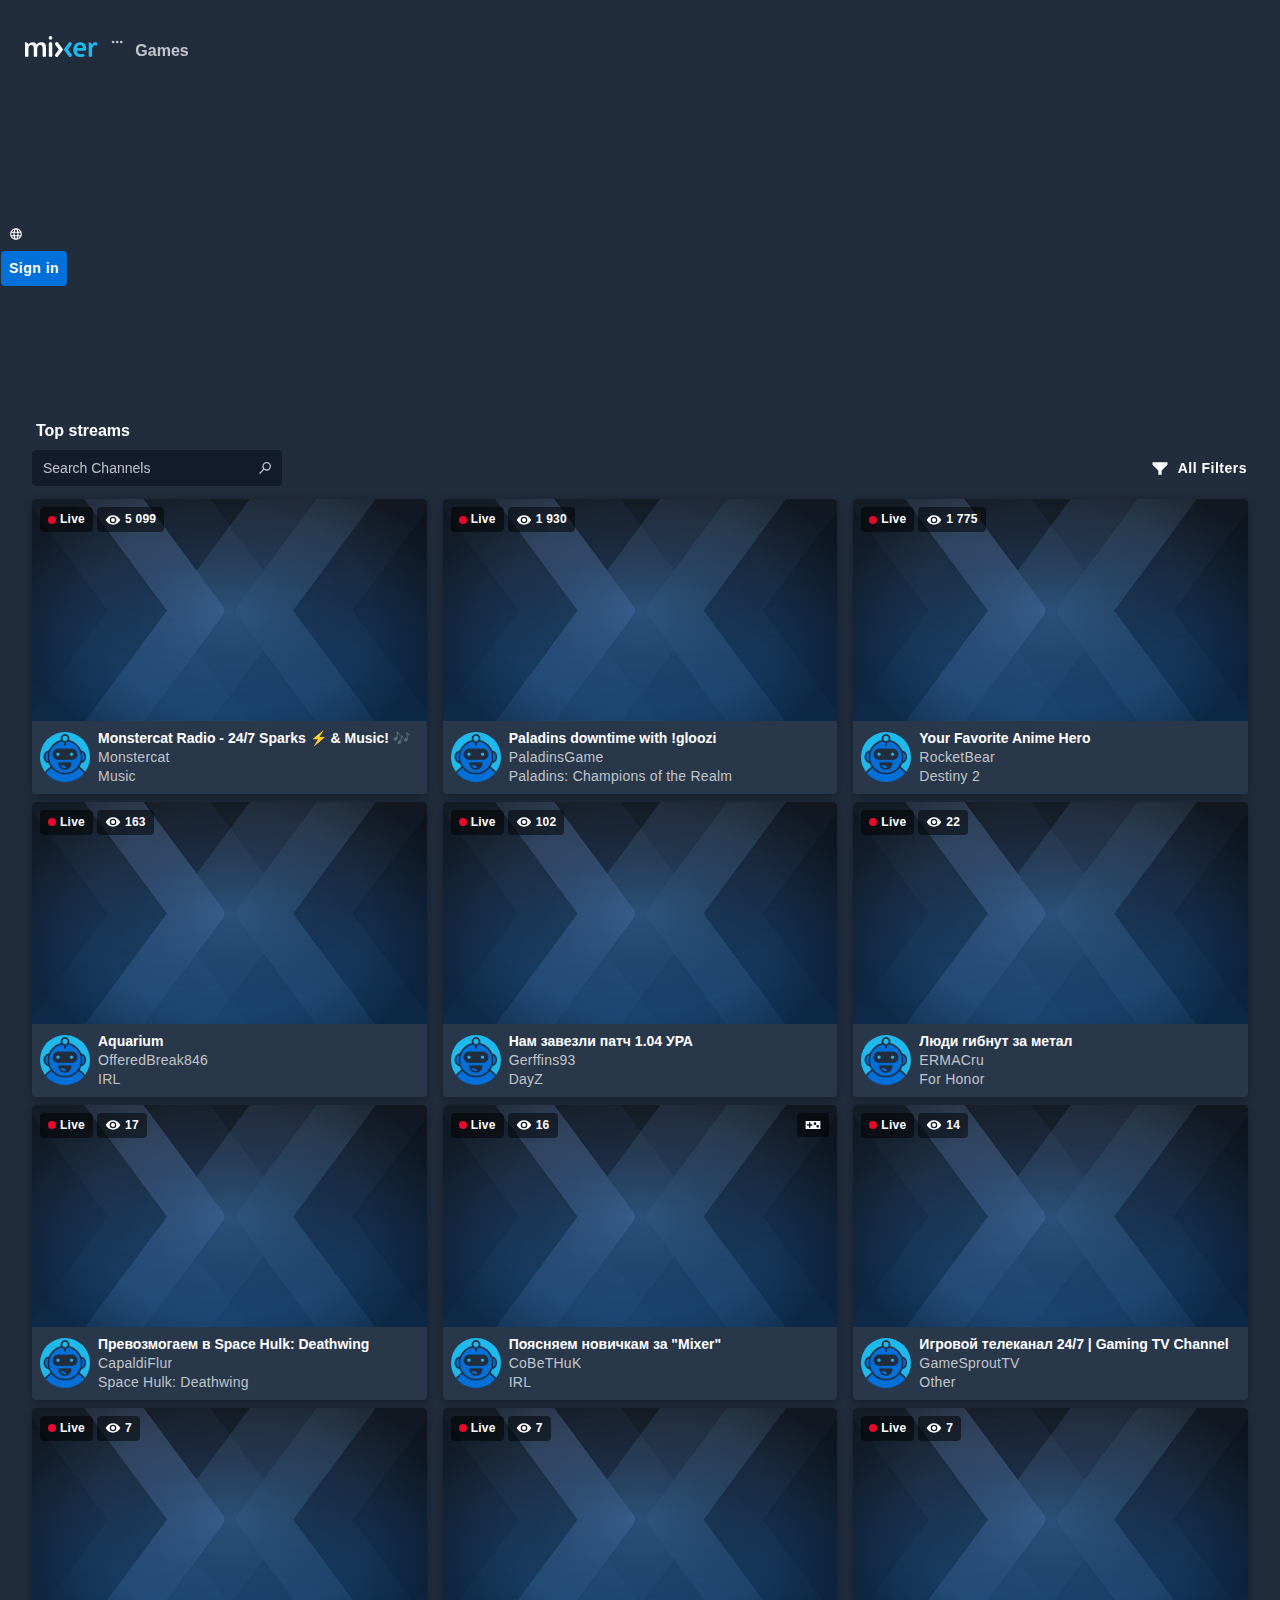
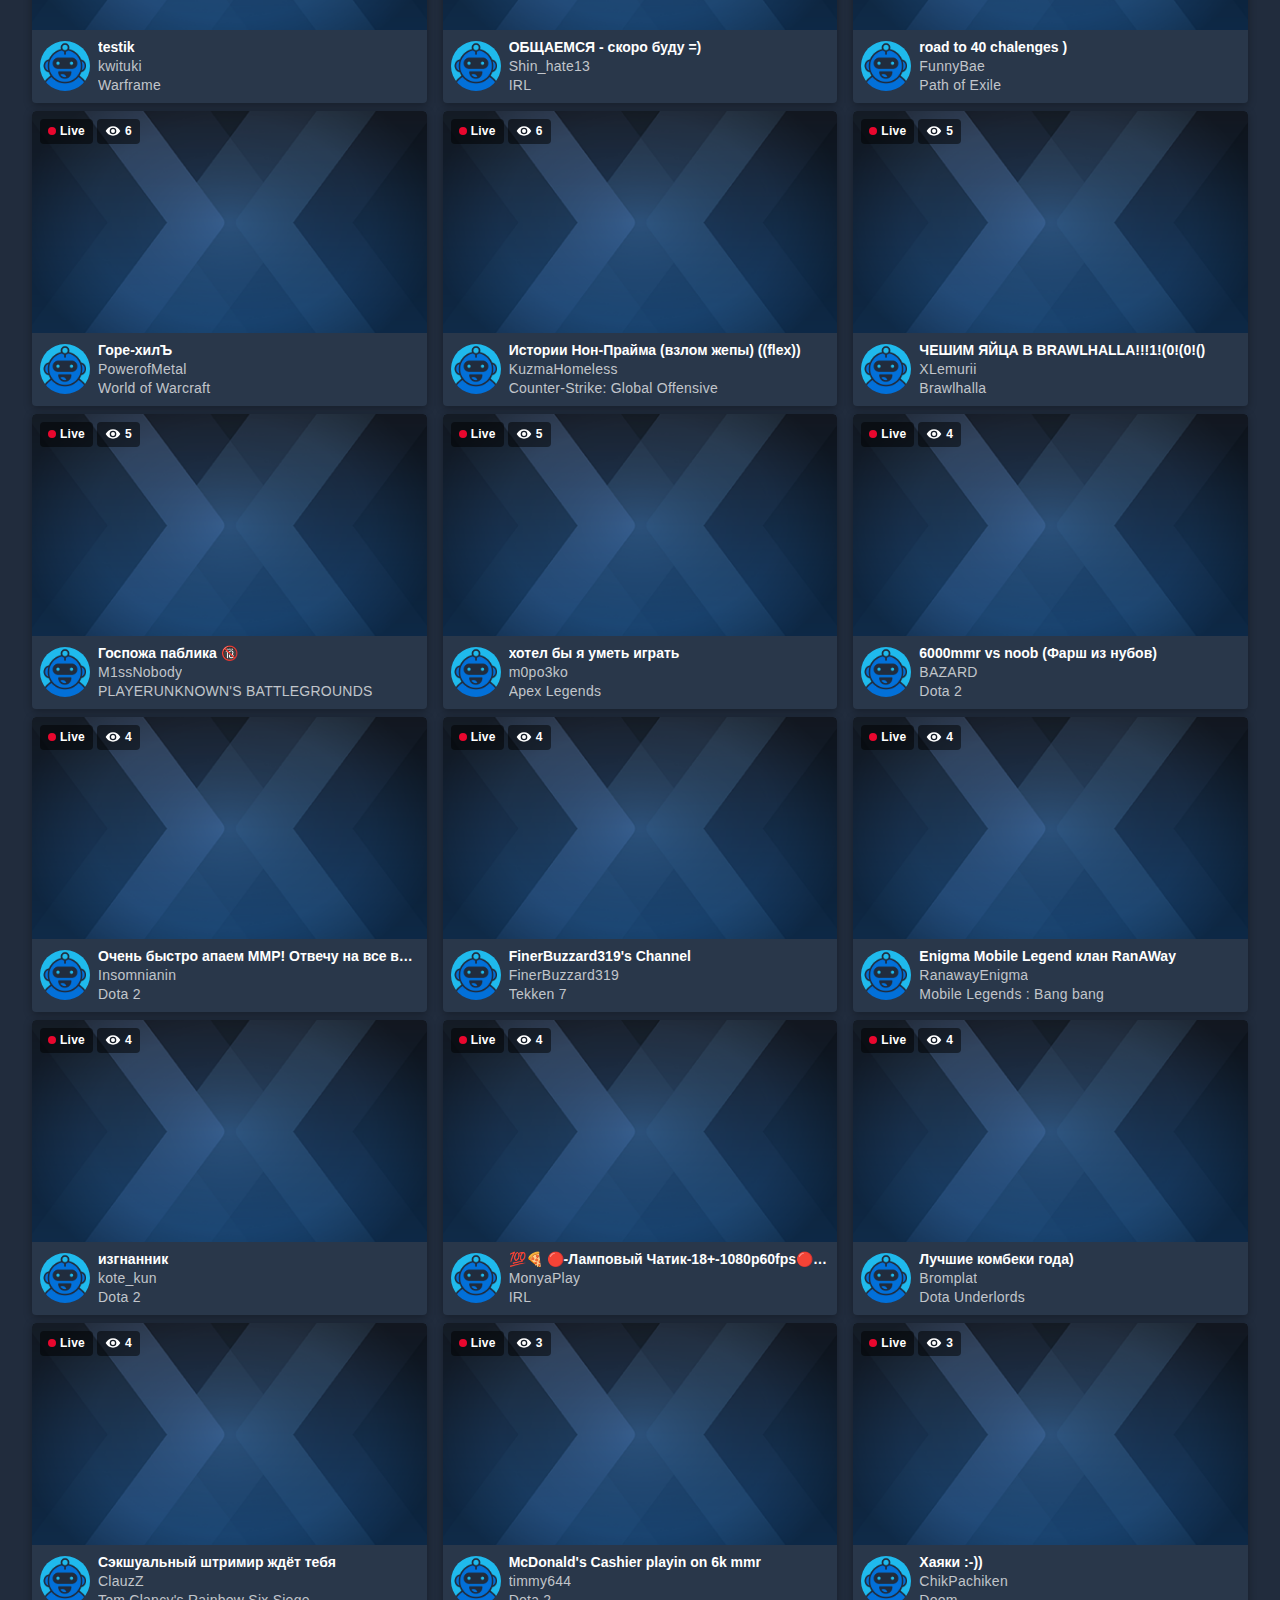
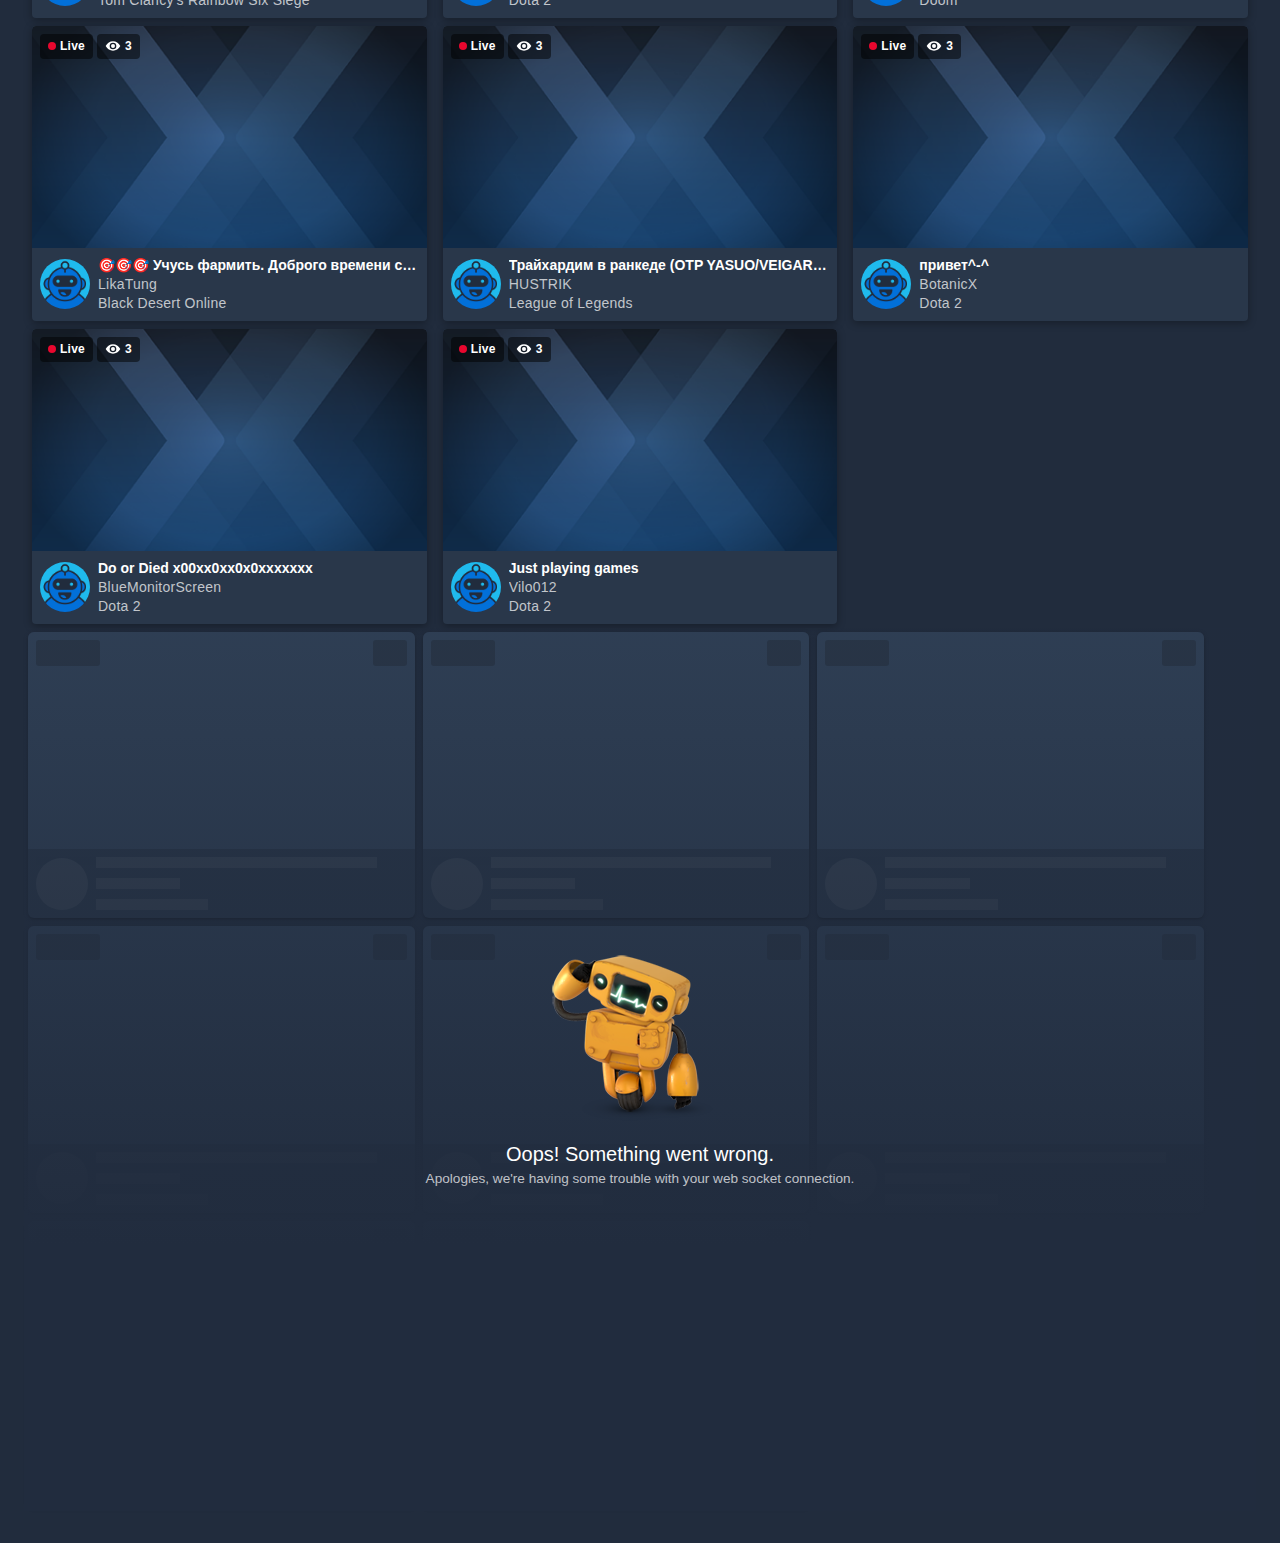
==== commit 35e252a2: "Update index.html" ====
--- a/index.html
+++ b/index.html
@@ -127,7 +127,7 @@
 __wm.bt(650,27,25,2,"web","https://mixer.com/","20200401023952",1996,"/_static/",["/_static/css/banner-styles.css?v=omkqRugM","/_static/css/iconochive.css?v=qtvMKcIJ"], false);
   __wm.rw(1);
 </script>
-    <b-app _nghost-c0="" ng-version="6.1.10"><b-route-loading-indicator _ngcontent-c0="" _nghost-c1=""><div _ngcontent-c1="" class="inactive"></div></b-route-loading-indicator><b-cookie-check _ngcontent-c0="" _nghost-c2=""><!----></b-cookie-check><!----><!----><!----><!----><b-nav-host _ngcontent-c0=""><div class="navContainer_284Se"><div class="stickly-sentinel"></div><div class="content_2EoYH"><div class="nav_9Ns4c"><div class="left_31xse"><a href="index.html" class="mdsButton_Kaw7D mdsAnchorButton_37kLI logoButton_NZF1s"><div class="background_3-mYW"><div class="overlay_2Ola9"><div class="content_1RnQF"><img class="logo_2skfN" src="./Mixer _ Interactive Livestreaming_files/full.svg" alt="Mixer logo"></div></div></div></a><a href="games.html" class="mdsButton_Kaw7D mdsAnchorButton_37kLI textButton_3-Rui"><div class="background_3-mYW"><div class="overlay_2Ola9"><div class="content_1RnQF">Games</div></div></div></a><path d="M18 14a2 2 0 110-4 2 2 0 010 4zm-6 0a2 2 0 110-4 2 2 0 010 4zm-6 0a2 2 0 110-4 2 2 0 010 4z" fill="currentColor" fill-rule="evenodd"></path></svg></div></div></div></button></div></div><div class="right_9UFx2"><div class="languageSection_3UXu3"><button class="mdsButton_Kaw7D" tabindex="0" aria-label="Select language" aria-expanded="false"><div class="background_3-mYW"><div class="overlay_2Ola9"><div class="content_1RnQF"><svg width="1em" height="1em" viewBox="0 0 24 24" aria-label="Select language" class="largeIcon_3emwj"><path d="M4.252 14h3.352a19.291 19.291 0 010-4H4.252A8.014 8.014 0 004 12c0 .69.088 1.36.252 2zm.818 2a8.028 8.028 0 004.076 3.476c-.503-.956-.93-2.14-1.222-3.476H5.07zm14.678-2c.164-.64.252-1.31.252-2s-.088-1.36-.252-2h-3.352a19.291 19.291 0 010 4h3.352zm-.818 2h-2.854c-.292 1.336-.719 2.52-1.222 3.476A8.028 8.028 0 0018.93 16zm-9.314-2h4.768a17.292 17.292 0 000-4H9.616a17.292 17.292 0 000 4zm.361 2c.203.812.465 1.56.775 2.216C11.326 19.429 11.916 20 12 20c.084 0 .674-.571 1.248-1.784.31-.655.572-1.404.775-2.216H9.977zM5.07 8h2.854c.292-1.336.719-2.52 1.222-3.476A8.028 8.028 0 005.07 8zm13.86 0a8.028 8.028 0 00-4.076-3.476c.503.956.93 2.14 1.222 3.476h2.854zM9.977 8h4.046a12.017 12.017 0 00-.775-2.216C12.674 4.571 12.084 4 12 4c-.084 0-.674.571-1.248 1.784-.31.655-.572 1.404-.775 2.216zM12 22C6.477 22 2 17.523 2 12S6.477 2 12 2s10 4.477 10 10-4.477 10-10 10z" fill="currentColor" fill-rule="evenodd"></path></svg></div></div></div></button></div><button class="mdsButton_Kaw7D contained_2JbA5 signInButton_3fCKe" tabindex="0"><div class="background_3-mYW"><div class="overlay_2Ola9"><div class="content_1RnQF">Sign in</div></div></div></button></div></div></div></div></b-nav-host><!----><b-hub _ngcontent-c0="" _nghost-c6=""><div _ngcontent-c6="" class="backdrop hidden react-backdrop"></div><div _ngcontent-c6="" class="user layout-row layout-align-end-center bui-padding-right-2x"><!----><!----><!----></div><!----><div _ngcontent-c6="" class="view-area view-area--hidden react-view-area"><!----><div _ngcontent-c6="" class="router-container"><router-outlet _ngcontent-c6="" name="hub"></router-outlet></div></div></b-hub><!----><!----><!----><div _ngcontent-c0="" class="content"><router-outlet _ngcontent-c0=""></router-outlet><b-homepage _nghost-c15=""><b-ember-promo _ngcontent-c15=""></b-ember-promo><b-delve-home-host _ngcontent-c15=""></b-delve-home-host><b-browse-channels-host _ngcontent-c15=""><div class="browseChannelsContainer_3Wp70"><div class="stickyHeaderSentinel_h01Lj"></div><div class="headerContainer_1jOKf"><header class="browseHeader_lSNpl"><h1 class="heading_3E-7g">Top streams</h1><div class="searchAndFilters_19HYV"><label class="container_3j4S4 search_2cv-w"><div class="background_3Yufz"><input placeholder="Search Channels" class="input_1Xg_s" value=""><button class="button_1im5u"><svg width="1em" height="1em" viewBox="0 0 24 24"><path d="M10.665 14.749l-6.064 6.065-1.415-1.415 6.065-6.064a6.5 6.5 0 111.414 1.414zM14.5 14a4.5 4.5 0 100-9 4.5 4.5 0 000 9z" fill="currentColor" fill-rule="evenodd"></path></svg></button></div></label><button class="mdsButton_Kaw7D showFocus_2wbiS" tabindex="0" aria-expanded="false"><div class="background_3-mYW"><div class="overlay_2Ola9"><div class="content_1RnQF"><svg width="1em" height="1em" viewBox="0 0 24 24" class="filterIcon_LJv0d"><path d="M21 8l-7 7v5h-4v-5L3 8V5h18v3z" fill="currentColor" fill-rule="evenodd"></path></svg><span class="buttonString_31Awl">All Filters</span></div></div></div></button></div></header></div><div class="contentGridGroup_1iaee" style="height: auto;"><a tabindex="0" class="container_ZqIuE cardStyle_3R0tX" href="http://web.archive.org/web/20200401023952mp_/https://mixer.com/Monstercat"><span class="srOnly_12t83">Monstercat streaming Music to 5099 viewers </span><div class="body_2__JK" aria-hidden="true"><img class="thumbnailImg_3AE7S" alt="Monstercat" src="images/video.png"><div class="indicatorGroupLeft_ozilY"><div class="container_1j8Su"><div class="dotContainer_YvPOk"><span class="onlineDot_1Drpm"></span></div><span aria-hidden="false" class="content_2CbUz">Live</span></div><div class="container_1j8Su"><svg width="1em" height="1em" viewBox="0 0 24 24"><path d="M1 12c2.667-4.667 6.333-7 11-7s8.333 2.333 11 7c-2.667 4.667-6.333 7-11 7s-8.333-2.333-11-7zm11 5a5 5 0 100-10 5 5 0 000 10zm0-2a3 3 0 110-6 3 3 0 010 6z" fill="currentColor" fill-rule="evenodd"></path></svg><span aria-hidden="false" class="content_2CbUz">5&nbsp;099</span></div></div><div class="indicatorGroupRight_xsm7y"><div class="rightIndicators_3fBL0"></div></div><div class="indicatorGroupLowerRight_3Lnlf"></div></div><div class="footer_2SRr8" aria-hidden="true"><img class="avatar_2FCC0" src="images/user.png" width="128" height="128" alt="Monstercat" aria-hidden="false" style="border-radius: 50%;"><div class="content_QLLVP"><span class="title_1465j">Monstercat Radio - 24/7 Sparks ⚡️ &amp; Music!  🎶</span><div class="channelNameWithBadge_4we7q"><span class="channelName_10lwD">Monstercat</span></div><span class="description_257Dt">Music</span></div></div><div class="overlay_2SOUW"></div></a><a tabindex="0" class="container_ZqIuE cardStyle_3R0tX" href="http://web.archive.org/web/20200401023952mp_/https://mixer.com/PaladinsGame"><span class="srOnly_12t83">PaladinsGame streaming Paladins: Champions of the Realm to 1930 viewers </span><div class="body_2__JK" aria-hidden="true"><img class="thumbnailImg_3AE7S" alt="PaladinsGame" src="images/video.png"><div class="indicatorGroupLeft_ozilY"><div class="container_1j8Su"><div class="dotContainer_YvPOk"><span class="onlineDot_1Drpm"></span></div><span aria-hidden="false" class="content_2CbUz">Live</span></div><div class="container_1j8Su"><svg width="1em" height="1em" viewBox="0 0 24 24"><path d="M1 12c2.667-4.667 6.333-7 11-7s8.333 2.333 11 7c-2.667 4.667-6.333 7-11 7s-8.333-2.333-11-7zm11 5a5 5 0 100-10 5 5 0 000 10zm0-2a3 3 0 110-6 3 3 0 010 6z" fill="currentColor" fill-rule="evenodd"></path></svg><span aria-hidden="false" class="content_2CbUz">1&nbsp;930</span></div></div><div class="indicatorGroupRight_xsm7y"><div class="rightIndicators_3fBL0"></div></div><div class="indicatorGroupLowerRight_3Lnlf"></div></div><div class="footer_2SRr8" aria-hidden="true"><img class="avatar_2FCC0" src="images/user.png" width="128" height="128" alt="PaladinsGame" aria-hidden="false" style="border-radius: 50%;"><div class="content_QLLVP"><span class="title_1465j">Paladins downtime with !gloozi</span><div class="channelNameWithBadge_4we7q"><span class="channelName_10lwD">PaladinsGame</span></div><span class="description_257Dt">Paladins: Champions of the Realm</span></div></div><div class="overlay_2SOUW"></div></a><a tabindex="0" class="container_ZqIuE cardStyle_3R0tX" href="http://web.archive.org/web/20200401023952mp_/https://mixer.com/RocketBear"><span class="srOnly_12t83">RocketBear streaming Destiny 2 to 1775 viewers </span><div class="body_2__JK" aria-hidden="true"><img class="thumbnailImg_3AE7S" alt="RocketBear" src="images/video.png"><div class="indicatorGroupLeft_ozilY"><div class="container_1j8Su"><div class="dotContainer_YvPOk"><span class="onlineDot_1Drpm"></span></div><span aria-hidden="false" class="content_2CbUz">Live</span></div><div class="container_1j8Su"><svg width="1em" height="1em" viewBox="0 0 24 24"><path d="M1 12c2.667-4.667 6.333-7 11-7s8.333 2.333 11 7c-2.667 4.667-6.333 7-11 7s-8.333-2.333-11-7zm11 5a5 5 0 100-10 5 5 0 000 10zm0-2a3 3 0 110-6 3 3 0 010 6z" fill="currentColor" fill-rule="evenodd"></path></svg><span aria-hidden="false" class="content_2CbUz">1&nbsp;775</span></div></div><div class="indicatorGroupRight_xsm7y"><div class="rightIndicators_3fBL0"></div></div><div class="indicatorGroupLowerRight_3Lnlf"></div></div><div class="footer_2SRr8" aria-hidden="true"><img class="avatar_2FCC0" src="images/user.png" width="128" height="128" alt="RocketBear" aria-hidden="false" style="border-radius: 50%;"><div class="content_QLLVP"><span class="title_1465j">Your Favorite Anime Hero</span><div class="channelNameWithBadge_4we7q"><span class="channelName_10lwD">RocketBear</span></div><span class="description_257Dt">Destiny 2</span></div></div><div class="overlay_2SOUW"></div></a><a tabindex="0" class="container_ZqIuE cardStyle_3R0tX" href="http://web.archive.org/web/20200401023952mp_/https://mixer.com/OfferedBreak846"><span class="srOnly_12t83">OfferedBreak846 streaming IRL to 163 viewers </span><div class="body_2__JK" aria-hidden="true"><img class="thumbnailImg_3AE7S" alt="OfferedBreak846" src="images/video.png"><div class="indicatorGroupLeft_ozilY"><div class="container_1j8Su"><div class="dotContainer_YvPOk"><span class="onlineDot_1Drpm"></span></div><span aria-hidden="false" class="content_2CbUz">Live</span></div><div class="container_1j8Su"><svg width="1em" height="1em" viewBox="0 0 24 24"><path d="M1 12c2.667-4.667 6.333-7 11-7s8.333 2.333 11 7c-2.667 4.667-6.333 7-11 7s-8.333-2.333-11-7zm11 5a5 5 0 100-10 5 5 0 000 10zm0-2a3 3 0 110-6 3 3 0 010 6z" fill="currentColor" fill-rule="evenodd"></path></svg><span aria-hidden="false" class="content_2CbUz">163</span></div></div><div class="indicatorGroupRight_xsm7y"><div class="rightIndicators_3fBL0"></div></div><div class="indicatorGroupLowerRight_3Lnlf"></div></div><div class="footer_2SRr8" aria-hidden="true"><img class="avatar_2FCC0" src="images/user.png" width="128" height="128" alt="OfferedBreak846" aria-hidden="false" style="border-radius: 50%;"><div class="content_QLLVP"><span class="title_1465j">Aquarium</span><div class="channelNameWithBadge_4we7q"><span class="channelName_10lwD">OfferedBreak846</span></div><span class="description_257Dt">IRL</span></div></div><div class="overlay_2SOUW"></div></a><a tabindex="0" class="container_ZqIuE cardStyle_3R0tX" href="http://web.archive.org/web/20200401023952mp_/https://mixer.com/Gerffins93"><span class="srOnly_12t83">Gerffins93 streaming DayZ to 102 viewers </span><div class="body_2__JK" aria-hidden="true"><img class="thumbnailImg_3AE7S" alt="Gerffins93" src="images/video.png"><div class="indicatorGroupLeft_ozilY"><div class="container_1j8Su"><div class="dotContainer_YvPOk"><span class="onlineDot_1Drpm"></span></div><span aria-hidden="false" class="content_2CbUz">Live</span></div><div class="container_1j8Su"><svg width="1em" height="1em" viewBox="0 0 24 24"><path d="M1 12c2.667-4.667 6.333-7 11-7s8.333 2.333 11 7c-2.667 4.667-6.333 7-11 7s-8.333-2.333-11-7zm11 5a5 5 0 100-10 5 5 0 000 10zm0-2a3 3 0 110-6 3 3 0 010 6z" fill="currentColor" fill-rule="evenodd"></path></svg><span aria-hidden="false" class="content_2CbUz">102</span></div></div><div class="indicatorGroupRight_xsm7y"><div class="rightIndicators_3fBL0"></div></div><div class="indicatorGroupLowerRight_3Lnlf"></div></div><div class="footer_2SRr8" aria-hidden="true"><img class="avatar_2FCC0" src="images/user.png" width="128" height="128" alt="Gerffins93" aria-hidden="false" style="border-radius: 50%;"><div class="content_QLLVP"><span class="title_1465j">Нам завезли патч 1.04 УРА</span><div class="channelNameWithBadge_4we7q"><span class="channelName_10lwD">Gerffins93</span></div><span class="description_257Dt">DayZ</span></div></div><div class="overlay_2SOUW"></div></a><a tabindex="0" class="container_ZqIuE cardStyle_3R0tX" href="http://web.archive.org/web/20200401023952mp_/https://mixer.com/ERMACru"><span class="srOnly_12t83">ERMACru streaming For Honor to 22 viewers </span><div class="body_2__JK" aria-hidden="true"><img class="thumbnailImg_3AE7S" alt="ERMACru" src="images/video.png"><div class="indicatorGroupLeft_ozilY"><div class="container_1j8Su"><div class="dotContainer_YvPOk"><span class="onlineDot_1Drpm"></span></div><span aria-hidden="false" class="content_2CbUz">Live</span></div><div class="container_1j8Su"><svg width="1em" height="1em" viewBox="0 0 24 24"><path d="M1 12c2.667-4.667 6.333-7 11-7s8.333 2.333 11 7c-2.667 4.667-6.333 7-11 7s-8.333-2.333-11-7zm11 5a5 5 0 100-10 5 5 0 000 10zm0-2a3 3 0 110-6 3 3 0 010 6z" fill="currentColor" fill-rule="evenodd"></path></svg><span aria-hidden="false" class="content_2CbUz">22</span></div></div><div class="indicatorGroupRight_xsm7y"><div class="rightIndicators_3fBL0"></div></div><div class="indicatorGroupLowerRight_3Lnlf"></div></div><div class="footer_2SRr8" aria-hidden="true"><img class="avatar_2FCC0" src="images/user.png" width="128" height="128" alt="ERMACru" aria-hidden="false" style="border-radius: 50%;"><div class="content_QLLVP"><span class="title_1465j">Люди гибнут за метал</span><div class="channelNameWithBadge_4we7q"><span class="channelName_10lwD">ERMACru</span></div><span class="description_257Dt">For Honor</span></div></div><div class="overlay_2SOUW"></div></a><a tabindex="0" class="container_ZqIuE cardStyle_3R0tX" href="http://web.archive.org/web/20200401023952mp_/https://mixer.com/CapaldiFlur"><span class="srOnly_12t83">CapaldiFlur streaming Space Hulk: Deathwing to 17 viewers </span><div class="body_2__JK" aria-hidden="true"><img class="thumbnailImg_3AE7S" alt="CapaldiFlur" src="images/video.png"><div class="indicatorGroupLeft_ozilY"><div class="container_1j8Su"><div class="dotContainer_YvPOk"><span class="onlineDot_1Drpm"></span></div><span aria-hidden="false" class="content_2CbUz">Live</span></div><div class="container_1j8Su"><svg width="1em" height="1em" viewBox="0 0 24 24"><path d="M1 12c2.667-4.667 6.333-7 11-7s8.333 2.333 11 7c-2.667 4.667-6.333 7-11 7s-8.333-2.333-11-7zm11 5a5 5 0 100-10 5 5 0 000 10zm0-2a3 3 0 110-6 3 3 0 010 6z" fill="currentColor" fill-rule="evenodd"></path></svg><span aria-hidden="false" class="content_2CbUz">17</span></div></div><div class="indicatorGroupRight_xsm7y"><div class="rightIndicators_3fBL0"></div></div><div class="indicatorGroupLowerRight_3Lnlf"></div></div><div class="footer_2SRr8" aria-hidden="true"><img class="avatar_2FCC0" src="images/user.png" width="128" height="128" alt="CapaldiFlur" aria-hidden="false" style="border-radius: 50%;"><div class="content_QLLVP"><span class="title_1465j">Превозмогаем в Space Hulk: Deathwing</span><div class="channelNameWithBadge_4we7q"><span class="channelName_10lwD">CapaldiFlur</span></div><span class="description_257Dt">Space Hulk: Deathwing</span></div></div><div class="overlay_2SOUW"></div></a><a tabindex="0" class="container_ZqIuE cardStyle_3R0tX" href="http://web.archive.org/web/20200401023952mp_/https://mixer.com/CoBeTHuK"><span class="srOnly_12t83">CoBeTHuK streaming IRL to 16 viewers </span><div class="body_2__JK" aria-hidden="true"><img class="thumbnailImg_3AE7S" alt="CoBeTHuK" src="images/video.png"><div class="indicatorGroupLeft_ozilY"><div class="container_1j8Su"><div class="dotContainer_YvPOk"><span class="onlineDot_1Drpm"></span></div><span aria-hidden="false" class="content_2CbUz">Live</span></div><div class="container_1j8Su"><svg width="1em" height="1em" viewBox="0 0 24 24"><path d="M1 12c2.667-4.667 6.333-7 11-7s8.333 2.333 11 7c-2.667 4.667-6.333 7-11 7s-8.333-2.333-11-7zm11 5a5 5 0 100-10 5 5 0 000 10zm0-2a3 3 0 110-6 3 3 0 010 6z" fill="currentColor" fill-rule="evenodd"></path></svg><span aria-hidden="false" class="content_2CbUz">16</span></div></div><div class="indicatorGroupRight_xsm7y"><div class="rightIndicators_3fBL0"><div class="container_1j8Su"><svg width="1em" height="1em" viewBox="0 0 24 24"><path d="M1 6h22v12H1V6zm7 5V8H6v3H3v2h3v3h2v-3h3v-2H8zm7 1a2 2 0 100-4 2 2 0 000 4zm4 4a2 2 0 100-4 2 2 0 000 4z" fill="currentColor" fill-rule="evenodd"></path></svg></div></div></div><div class="indicatorGroupLowerRight_3Lnlf"></div></div><div class="footer_2SRr8" aria-hidden="true"><img class="avatar_2FCC0" src="images/user.png" width="128" height="128" alt="CoBeTHuK" aria-hidden="false" style="border-radius: 50%;"><div class="content_QLLVP"><span class="title_1465j">Поясняем новичкам за "Mixer"</span><div class="channelNameWithBadge_4we7q"><span class="channelName_10lwD">CoBeTHuK</span></div><span class="description_257Dt">IRL</span></div></div><div class="overlay_2SOUW"></div></a><a tabindex="0" class="container_ZqIuE cardStyle_3R0tX" href="http://web.archive.org/web/20200401023952mp_/https://mixer.com/GameSproutTV"><span class="srOnly_12t83">GameSproutTV streaming Other to 14 viewers </span><div class="body_2__JK" aria-hidden="true"><img class="thumbnailImg_3AE7S" alt="GameSproutTV" src="images/video.png"><div class="indicatorGroupLeft_ozilY"><div class="container_1j8Su"><div class="dotContainer_YvPOk"><span class="onlineDot_1Drpm"></span></div><span aria-hidden="false" class="content_2CbUz">Live</span></div><div class="container_1j8Su"><svg width="1em" height="1em" viewBox="0 0 24 24"><path d="M1 12c2.667-4.667 6.333-7 11-7s8.333 2.333 11 7c-2.667 4.667-6.333 7-11 7s-8.333-2.333-11-7zm11 5a5 5 0 100-10 5 5 0 000 10zm0-2a3 3 0 110-6 3 3 0 010 6z" fill="currentColor" fill-rule="evenodd"></path></svg><span aria-hidden="false" class="content_2CbUz">14</span></div></div><div class="indicatorGroupRight_xsm7y"><div class="rightIndicators_3fBL0"></div></div><div class="indicatorGroupLowerRight_3Lnlf"></div></div><div class="footer_2SRr8" aria-hidden="true"><img class="avatar_2FCC0" src="images/user.png" width="128" height="128" alt="GameSproutTV" aria-hidden="false" style="border-radius: 50%;"><div class="content_QLLVP"><span class="title_1465j">Игровой телеканал 24/7 | Gaming TV Channel</span><div class="channelNameWithBadge_4we7q"><span class="channelName_10lwD">GameSproutTV</span></div><span class="description_257Dt">Other</span></div></div><div class="overlay_2SOUW"></div></a><a tabindex="0" class="container_ZqIuE cardStyle_3R0tX" href="http://web.archive.org/web/20200401023952mp_/https://mixer.com/kwituki"><span class="srOnly_12t83">kwituki streaming Warframe to 7 viewers </span><div class="body_2__JK" aria-hidden="true"><img class="thumbnailImg_3AE7S" alt="kwituki" src="images/video.png"><div class="indicatorGroupLeft_ozilY"><div class="container_1j8Su"><div class="dotContainer_YvPOk"><span class="onlineDot_1Drpm"></span></div><span aria-hidden="false" class="content_2CbUz">Live</span></div><div class="container_1j8Su"><svg width="1em" height="1em" viewBox="0 0 24 24"><path d="M1 12c2.667-4.667 6.333-7 11-7s8.333 2.333 11 7c-2.667 4.667-6.333 7-11 7s-8.333-2.333-11-7zm11 5a5 5 0 100-10 5 5 0 000 10zm0-2a3 3 0 110-6 3 3 0 010 6z" fill="currentColor" fill-rule="evenodd"></path></svg><span aria-hidden="false" class="content_2CbUz">7</span></div></div><div class="indicatorGroupRight_xsm7y"><div class="rightIndicators_3fBL0"></div></div><div class="indicatorGroupLowerRight_3Lnlf"></div></div><div class="footer_2SRr8" aria-hidden="true"><img class="avatar_2FCC0" src="images/user.png" width="128" height="128" alt="kwituki" aria-hidden="false" style="border-radius: 50%;"><div class="content_QLLVP"><span class="title_1465j">testik</span><div class="channelNameWithBadge_4we7q"><span class="channelName_10lwD">kwituki</span></div><span class="description_257Dt">Warframe</span></div></div><div class="overlay_2SOUW"></div></a><a tabindex="0" class="container_ZqIuE cardStyle_3R0tX" href="http://web.archive.org/web/20200401023952mp_/https://mixer.com/Shin_hate13"><span class="srOnly_12t83">Shin_hate13 streaming IRL to 7 viewers </span><div class="body_2__JK" aria-hidden="true"><img class="thumbnailImg_3AE7S" alt="Shin_hate13" src="images/video.png"><div class="indicatorGroupLeft_ozilY"><div class="container_1j8Su"><div class="dotContainer_YvPOk"><span class="onlineDot_1Drpm"></span></div><span aria-hidden="false" class="content_2CbUz">Live</span></div><div class="container_1j8Su"><svg width="1em" height="1em" viewBox="0 0 24 24"><path d="M1 12c2.667-4.667 6.333-7 11-7s8.333 2.333 11 7c-2.667 4.667-6.333 7-11 7s-8.333-2.333-11-7zm11 5a5 5 0 100-10 5 5 0 000 10zm0-2a3 3 0 110-6 3 3 0 010 6z" fill="currentColor" fill-rule="evenodd"></path></svg><span aria-hidden="false" class="content_2CbUz">7</span></div></div><div class="indicatorGroupRight_xsm7y"><div class="rightIndicators_3fBL0"></div></div><div class="indicatorGroupLowerRight_3Lnlf"></div></div><div class="footer_2SRr8" aria-hidden="true"><img class="avatar_2FCC0" src="images/user.png" width="128" height="128" alt="Shin_hate13" aria-hidden="false" style="border-radius: 50%;"><div class="content_QLLVP"><span class="title_1465j">ОБЩАЕМСЯ - скоро буду =)</span><div class="channelNameWithBadge_4we7q"><span class="channelName_10lwD">Shin_hate13</span></div><span class="description_257Dt">IRL</span></div></div><div class="overlay_2SOUW"></div></a><a tabindex="0" class="container_ZqIuE cardStyle_3R0tX" href="http://web.archive.org/web/20200401023952mp_/https://mixer.com/FunnyBae"><span class="srOnly_12t83">FunnyBae streaming Path of Exile to 7 viewers </span><div class="body_2__JK" aria-hidden="true"><img class="thumbnailImg_3AE7S" alt="FunnyBae" src="images/video.png"><div class="indicatorGroupLeft_ozilY"><div class="container_1j8Su"><div class="dotContainer_YvPOk"><span class="onlineDot_1Drpm"></span></div><span aria-hidden="false" class="content_2CbUz">Live</span></div><div class="container_1j8Su"><svg width="1em" height="1em" viewBox="0 0 24 24"><path d="M1 12c2.667-4.667 6.333-7 11-7s8.333 2.333 11 7c-2.667 4.667-6.333 7-11 7s-8.333-2.333-11-7zm11 5a5 5 0 100-10 5 5 0 000 10zm0-2a3 3 0 110-6 3 3 0 010 6z" fill="currentColor" fill-rule="evenodd"></path></svg><span aria-hidden="false" class="content_2CbUz">7</span></div></div><div class="indicatorGroupRight_xsm7y"><div class="rightIndicators_3fBL0"></div></div><div class="indicatorGroupLowerRight_3Lnlf"></div></div><div class="footer_2SRr8" aria-hidden="true"><img class="avatar_2FCC0" src="images/user.png" width="128" height="128" alt="FunnyBae" aria-hidden="false" style="border-radius: 50%;"><div class="content_QLLVP"><span class="title_1465j">road to 40 chalenges )</span><div class="channelNameWithBadge_4we7q"><span class="channelName_10lwD">FunnyBae</span></div><span class="description_257Dt">Path of Exile</span></div></div><div class="overlay_2SOUW"></div></a><a tabindex="0" class="container_ZqIuE cardStyle_3R0tX" href="http://web.archive.org/web/20200401023952mp_/https://mixer.com/PowerofMetal"><span class="srOnly_12t83">PowerofMetal streaming World of Warcraft to 6 viewers </span><div class="body_2__JK" aria-hidden="true"><img class="thumbnailImg_3AE7S" alt="PowerofMetal" src="images/video.png"><div class="indicatorGroupLeft_ozilY"><div class="container_1j8Su"><div class="dotContainer_YvPOk"><span class="onlineDot_1Drpm"></span></div><span aria-hidden="false" class="content_2CbUz">Live</span></div><div class="container_1j8Su"><svg width="1em" height="1em" viewBox="0 0 24 24"><path d="M1 12c2.667-4.667 6.333-7 11-7s8.333 2.333 11 7c-2.667 4.667-6.333 7-11 7s-8.333-2.333-11-7zm11 5a5 5 0 100-10 5 5 0 000 10zm0-2a3 3 0 110-6 3 3 0 010 6z" fill="currentColor" fill-rule="evenodd"></path></svg><span aria-hidden="false" class="content_2CbUz">6</span></div></div><div class="indicatorGroupRight_xsm7y"><div class="rightIndicators_3fBL0"></div></div><div class="indicatorGroupLowerRight_3Lnlf"></div></div><div class="footer_2SRr8" aria-hidden="true"><img class="avatar_2FCC0" src="images/user.png" width="128" height="128" alt="PowerofMetal" aria-hidden="false" style="border-radius: 50%;"><div class="content_QLLVP"><span class="title_1465j">Горе-хилЪ</span><div class="channelNameWithBadge_4we7q"><span class="channelName_10lwD">PowerofMetal</span></div><span class="description_257Dt">World of Warcraft</span></div></div><div class="overlay_2SOUW"></div></a><a tabindex="0" class="container_ZqIuE cardStyle_3R0tX" href="http://web.archive.org/web/20200401023952mp_/https://mixer.com/KuzmaHomeless"><span class="srOnly_12t83">KuzmaHomeless streaming Counter-Strike: Global Offensive to 6 viewers </span><div class="body_2__JK" aria-hidden="true"><img class="thumbnailImg_3AE7S" alt="KuzmaHomeless" src="images/video.png"><div class="indicatorGroupLeft_ozilY"><div class="container_1j8Su"><div class="dotContainer_YvPOk"><span class="onlineDot_1Drpm"></span></div><span aria-hidden="false" class="content_2CbUz">Live</span></div><div class="container_1j8Su"><svg width="1em" height="1em" viewBox="0 0 24 24"><path d="M1 12c2.667-4.667 6.333-7 11-7s8.333 2.333 11 7c-2.667 4.667-6.333 7-11 7s-8.333-2.333-11-7zm11 5a5 5 0 100-10 5 5 0 000 10zm0-2a3 3 0 110-6 3 3 0 010 6z" fill="currentColor" fill-rule="evenodd"></path></svg><span aria-hidden="false" class="content_2CbUz">6</span></div></div><div class="indicatorGroupRight_xsm7y"><div class="rightIndicators_3fBL0"></div></div><div class="indicatorGroupLowerRight_3Lnlf"></div></div><div class="footer_2SRr8" aria-hidden="true"><img class="avatar_2FCC0" src="images/user.png" width="128" height="128" alt="KuzmaHomeless" aria-hidden="false" style="border-radius: 50%;"><div class="content_QLLVP"><span class="title_1465j">Истории Нон-Прайма (взлом жепы) ((flex))</span><div class="channelNameWithBadge_4we7q"><span class="channelName_10lwD">KuzmaHomeless</span></div><span class="description_257Dt">Counter-Strike: Global Offensive</span></div></div><div class="overlay_2SOUW"></div></a><a tabindex="0" class="container_ZqIuE cardStyle_3R0tX" href="http://web.archive.org/web/20200401023952mp_/https://mixer.com/XLemurii"><span class="srOnly_12t83">XLemurii streaming Brawlhalla to 5 viewers </span><div class="body_2__JK" aria-hidden="true"><img class="thumbnailImg_3AE7S" alt="XLemurii" src="images/video.png"><div class="indicatorGroupLeft_ozilY"><div class="container_1j8Su"><div class="dotContainer_YvPOk"><span class="onlineDot_1Drpm"></span></div><span aria-hidden="false" class="content_2CbUz">Live</span></div><div class="container_1j8Su"><svg width="1em" height="1em" viewBox="0 0 24 24"><path d="M1 12c2.667-4.667 6.333-7 11-7s8.333 2.333 11 7c-2.667 4.667-6.333 7-11 7s-8.333-2.333-11-7zm11 5a5 5 0 100-10 5 5 0 000 10zm0-2a3 3 0 110-6 3 3 0 010 6z" fill="currentColor" fill-rule="evenodd"></path></svg><span aria-hidden="false" class="content_2CbUz">5</span></div></div><div class="indicatorGroupRight_xsm7y"><div class="rightIndicators_3fBL0"></div></div><div class="indicatorGroupLowerRight_3Lnlf"></div></div><div class="footer_2SRr8" aria-hidden="true"><img class="avatar_2FCC0" src="images/user.png" width="128" height="128" alt="XLemurii" aria-hidden="false" style="border-radius: 50%;"><div class="content_QLLVP"><span class="title_1465j">ЧЕШИМ ЯЙЦА В BRAWLHALLA!!!1!(0!(0!()</span><div class="channelNameWithBadge_4we7q"><span class="channelName_10lwD">XLemurii</span></div><span class="description_257Dt">Brawlhalla</span></div></div><div class="overlay_2SOUW"></div></a><a tabindex="0" class="container_ZqIuE cardStyle_3R0tX" href="http://web.archive.org/web/20200401023952mp_/https://mixer.com/M1ssNobody"><span class="srOnly_12t83">M1ssNobody streaming PLAYERUNKNOWN'S BATTLEGROUNDS to 5 viewers </span><div class="body_2__JK" aria-hidden="true"><img class="thumbnailImg_3AE7S" alt="M1ssNobody" src="images/video.png"><div class="indicatorGroupLeft_ozilY"><div class="container_1j8Su"><div class="dotContainer_YvPOk"><span class="onlineDot_1Drpm"></span></div><span aria-hidden="false" class="content_2CbUz">Live</span></div><div class="container_1j8Su"><svg width="1em" height="1em" viewBox="0 0 24 24"><path d="M1 12c2.667-4.667 6.333-7 11-7s8.333 2.333 11 7c-2.667 4.667-6.333 7-11 7s-8.333-2.333-11-7zm11 5a5 5 0 100-10 5 5 0 000 10zm0-2a3 3 0 110-6 3 3 0 010 6z" fill="currentColor" fill-rule="evenodd"></path></svg><span aria-hidden="false" class="content_2CbUz">5</span></div></div><div class="indicatorGroupRight_xsm7y"><div class="rightIndicators_3fBL0"></div></div><div class="indicatorGroupLowerRight_3Lnlf"></div></div><div class="footer_2SRr8" aria-hidden="true"><img class="avatar_2FCC0" src="images/user.png" width="128" height="128" alt="M1ssNobody" aria-hidden="false" style="border-radius: 50%;"><div class="content_QLLVP"><span class="title_1465j">Госпожа паблика 🔞</span><div class="channelNameWithBadge_4we7q"><span class="channelName_10lwD">M1ssNobody</span></div><span class="description_257Dt">PLAYERUNKNOWN'S BATTLEGROUNDS</span></div></div><div class="overlay_2SOUW"></div></a><a tabindex="0" class="container_ZqIuE cardStyle_3R0tX" href="http://web.archive.org/web/20200401023952mp_/https://mixer.com/m0po3ko"><span class="srOnly_12t83">m0po3ko streaming Apex Legends to 5 viewers </span><div class="body_2__JK" aria-hidden="true"><img class="thumbnailImg_3AE7S" alt="m0po3ko" src="images/video.png"><div class="indicatorGroupLeft_ozilY"><div class="container_1j8Su"><div class="dotContainer_YvPOk"><span class="onlineDot_1Drpm"></span></div><span aria-hidden="false" class="content_2CbUz">Live</span></div><div class="container_1j8Su"><svg width="1em" height="1em" viewBox="0 0 24 24"><path d="M1 12c2.667-4.667 6.333-7 11-7s8.333 2.333 11 7c-2.667 4.667-6.333 7-11 7s-8.333-2.333-11-7zm11 5a5 5 0 100-10 5 5 0 000 10zm0-2a3 3 0 110-6 3 3 0 010 6z" fill="currentColor" fill-rule="evenodd"></path></svg><span aria-hidden="false" class="content_2CbUz">5</span></div></div><div class="indicatorGroupRight_xsm7y"><div class="rightIndicators_3fBL0"></div></div><div class="indicatorGroupLowerRight_3Lnlf"></div></div><div class="footer_2SRr8" aria-hidden="true"><img class="avatar_2FCC0" src="images/user.png" width="128" height="128" alt="m0po3ko" aria-hidden="false" style="border-radius: 50%;"><div class="content_QLLVP"><span class="title_1465j">хотел бы я уметь играть</span><div class="channelNameWithBadge_4we7q"><span class="channelName_10lwD">m0po3ko</span></div><span class="description_257Dt">Apex Legends</span></div></div><div class="overlay_2SOUW"></div></a><a tabindex="0" class="container_ZqIuE cardStyle_3R0tX" href="http://web.archive.org/web/20200401023952mp_/https://mixer.com/BAZARD"><span class="srOnly_12t83">BAZARD streaming Dota 2 to 4 viewers </span><div class="body_2__JK" aria-hidden="true"><img class="thumbnailImg_3AE7S" alt="BAZARD" src="images/video.png"><div class="indicatorGroupLeft_ozilY"><div class="container_1j8Su"><div class="dotContainer_YvPOk"><span class="onlineDot_1Drpm"></span></div><span aria-hidden="false" class="content_2CbUz">Live</span></div><div class="container_1j8Su"><svg width="1em" height="1em" viewBox="0 0 24 24"><path d="M1 12c2.667-4.667 6.333-7 11-7s8.333 2.333 11 7c-2.667 4.667-6.333 7-11 7s-8.333-2.333-11-7zm11 5a5 5 0 100-10 5 5 0 000 10zm0-2a3 3 0 110-6 3 3 0 010 6z" fill="currentColor" fill-rule="evenodd"></path></svg><span aria-hidden="false" class="content_2CbUz">4</span></div></div><div class="indicatorGroupRight_xsm7y"><div class="rightIndicators_3fBL0"></div></div><div class="indicatorGroupLowerRight_3Lnlf"></div></div><div class="footer_2SRr8" aria-hidden="true"><img class="avatar_2FCC0" src="images/user.png" width="128" height="128" alt="BAZARD" aria-hidden="false" style="border-radius: 50%;"><div class="content_QLLVP"><span class="title_1465j">6000mmr vs noob (Фарш из нубов)</span><div class="channelNameWithBadge_4we7q"><span class="channelName_10lwD">BAZARD</span></div><span class="description_257Dt">Dota 2</span></div></div><div class="overlay_2SOUW"></div></a><a tabindex="0" class="container_ZqIuE cardStyle_3R0tX" href="http://web.archive.org/web/20200401023952mp_/https://mixer.com/Insomnianin"><span class="srOnly_12t83">Insomnianin streaming Dota 2 to 4 viewers </span><div class="body_2__JK" aria-hidden="true"><img class="thumbnailImg_3AE7S" alt="Insomnianin" src="images/video.png"><div class="indicatorGroupLeft_ozilY"><div class="container_1j8Su"><div class="dotContainer_YvPOk"><span class="onlineDot_1Drpm"></span></div><span aria-hidden="false" class="content_2CbUz">Live</span></div><div class="container_1j8Su"><svg width="1em" height="1em" viewBox="0 0 24 24"><path d="M1 12c2.667-4.667 6.333-7 11-7s8.333 2.333 11 7c-2.667 4.667-6.333 7-11 7s-8.333-2.333-11-7zm11 5a5 5 0 100-10 5 5 0 000 10zm0-2a3 3 0 110-6 3 3 0 010 6z" fill="currentColor" fill-rule="evenodd"></path></svg><span aria-hidden="false" class="content_2CbUz">4</span></div></div><div class="indicatorGroupRight_xsm7y"><div class="rightIndicators_3fBL0"></div></div><div class="indicatorGroupLowerRight_3Lnlf"></div></div><div class="footer_2SRr8" aria-hidden="true"><img class="avatar_2FCC0" src="images/user.png" width="128" height="128" alt="Insomnianin" aria-hidden="false" style="border-radius: 50%;"><div class="content_QLLVP"><span class="title_1465j">Очень быстро апаем ММР! Отвечу на все вопросы &lt;3</span><div class="channelNameWithBadge_4we7q"><span class="channelName_10lwD">Insomnianin</span></div><span class="description_257Dt">Dota 2</span></div></div><div class="overlay_2SOUW"></div></a><a tabindex="0" class="container_ZqIuE cardStyle_3R0tX" href="http://web.archive.org/web/20200401023952mp_/https://mixer.com/FinerBuzzard319"><span class="srOnly_12t83">FinerBuzzard319 streaming Tekken 7 to 4 viewers </span><div class="body_2__JK" aria-hidden="true"><img class="thumbnailImg_3AE7S" alt="FinerBuzzard319" src="images/video.png"><div class="indicatorGroupLeft_ozilY"><div class="container_1j8Su"><div class="dotContainer_YvPOk"><span class="onlineDot_1Drpm"></span></div><span aria-hidden="false" class="content_2CbUz">Live</span></div><div class="container_1j8Su"><svg width="1em" height="1em" viewBox="0 0 24 24"><path d="M1 12c2.667-4.667 6.333-7 11-7s8.333 2.333 11 7c-2.667 4.667-6.333 7-11 7s-8.333-2.333-11-7zm11 5a5 5 0 100-10 5 5 0 000 10zm0-2a3 3 0 110-6 3 3 0 010 6z" fill="currentColor" fill-rule="evenodd"></path></svg><span aria-hidden="false" class="content_2CbUz">4</span></div></div><div class="indicatorGroupRight_xsm7y"><div class="rightIndicators_3fBL0"></div></div><div class="indicatorGroupLowerRight_3Lnlf"></div></div><div class="footer_2SRr8" aria-hidden="true"><img class="avatar_2FCC0" src="images/user.png" width="128" height="128" alt="FinerBuzzard319" aria-hidden="false" style="border-radius: 50%;"><div class="content_QLLVP"><span class="title_1465j">FinerBuzzard319's Channel</span><div class="channelNameWithBadge_4we7q"><span class="channelName_10lwD">FinerBuzzard319</span></div><span class="description_257Dt">Tekken 7</span></div></div><div class="overlay_2SOUW"></div></a><a tabindex="0" class="container_ZqIuE cardStyle_3R0tX" href="http://web.archive.org/web/20200401023952mp_/https://mixer.com/RanawayEnigma"><span class="srOnly_12t83">RanawayEnigma streaming Mobile Legends : Bang bang to 4 viewers </span><div class="body_2__JK" aria-hidden="true"><img class="thumbnailImg_3AE7S" alt="RanawayEnigma" src="images/video.png"><div class="indicatorGroupLeft_ozilY"><div class="container_1j8Su"><div class="dotContainer_YvPOk"><span class="onlineDot_1Drpm"></span></div><span aria-hidden="false" class="content_2CbUz">Live</span></div><div class="container_1j8Su"><svg width="1em" height="1em" viewBox="0 0 24 24"><path d="M1 12c2.667-4.667 6.333-7 11-7s8.333 2.333 11 7c-2.667 4.667-6.333 7-11 7s-8.333-2.333-11-7zm11 5a5 5 0 100-10 5 5 0 000 10zm0-2a3 3 0 110-6 3 3 0 010 6z" fill="currentColor" fill-rule="evenodd"></path></svg><span aria-hidden="false" class="content_2CbUz">4</span></div></div><div class="indicatorGroupRight_xsm7y"><div class="rightIndicators_3fBL0"></div></div><div class="indicatorGroupLowerRight_3Lnlf"></div></div><div class="footer_2SRr8" aria-hidden="true"><img class="avatar_2FCC0" src="images/user.png" width="128" height="128" alt="RanawayEnigma" aria-hidden="false" style="border-radius: 50%;"><div class="content_QLLVP"><span class="title_1465j">Enigma Mobile Legend клан RanAWay</span><div class="channelNameWithBadge_4we7q"><span class="channelName_10lwD">RanawayEnigma</span></div><span class="description_257Dt">Mobile Legends : Bang bang</span></div></div><div class="overlay_2SOUW"></div></a><a tabindex="0" class="container_ZqIuE cardStyle_3R0tX" href="http://web.archive.org/web/20200401023952mp_/https://mixer.com/kote_kun"><span class="srOnly_12t83">kote_kun streaming Dota 2 to 4 viewers </span><div class="body_2__JK" aria-hidden="true"><img class="thumbnailImg_3AE7S" alt="kote_kun" src="images/video.png"><div class="indicatorGroupLeft_ozilY"><div class="container_1j8Su"><div class="dotContainer_YvPOk"><span class="onlineDot_1Drpm"></span></div><span aria-hidden="false" class="content_2CbUz">Live</span></div><div class="container_1j8Su"><svg width="1em" height="1em" viewBox="0 0 24 24"><path d="M1 12c2.667-4.667 6.333-7 11-7s8.333 2.333 11 7c-2.667 4.667-6.333 7-11 7s-8.333-2.333-11-7zm11 5a5 5 0 100-10 5 5 0 000 10zm0-2a3 3 0 110-6 3 3 0 010 6z" fill="currentColor" fill-rule="evenodd"></path></svg><span aria-hidden="false" class="content_2CbUz">4</span></div></div><div class="indicatorGroupRight_xsm7y"><div class="rightIndicators_3fBL0"></div></div><div class="indicatorGroupLowerRight_3Lnlf"></div></div><div class="footer_2SRr8" aria-hidden="true"><img class="avatar_2FCC0" src="images/user.png" width="128" height="128" alt="kote_kun" aria-hidden="false" style="border-radius: 50%;"><div class="content_QLLVP"><span class="title_1465j">изгнанник</span><div class="channelNameWithBadge_4we7q"><span class="channelName_10lwD">kote_kun</span></div><span class="description_257Dt">Dota 2</span></div></div><div class="overlay_2SOUW"></div></a><a tabindex="0" class="container_ZqIuE cardStyle_3R0tX" href="http://web.archive.org/web/20200401023952mp_/https://mixer.com/MonyaPlay"><span class="srOnly_12t83">MonyaPlay streaming IRL to 4 viewers </span><div class="body_2__JK" aria-hidden="true"><img class="thumbnailImg_3AE7S" alt="MonyaPlay" src="images/video.png"><div class="indicatorGroupLeft_ozilY"><div class="container_1j8Su"><div class="dotContainer_YvPOk"><span class="onlineDot_1Drpm"></span></div><span aria-hidden="false" class="content_2CbUz">Live</span></div><div class="container_1j8Su"><svg width="1em" height="1em" viewBox="0 0 24 24"><path d="M1 12c2.667-4.667 6.333-7 11-7s8.333 2.333 11 7c-2.667 4.667-6.333 7-11 7s-8.333-2.333-11-7zm11 5a5 5 0 100-10 5 5 0 000 10zm0-2a3 3 0 110-6 3 3 0 010 6z" fill="currentColor" fill-rule="evenodd"></path></svg><span aria-hidden="false" class="content_2CbUz">4</span></div></div><div class="indicatorGroupRight_xsm7y"><div class="rightIndicators_3fBL0"></div></div><div class="indicatorGroupLowerRight_3Lnlf"></div></div><div class="footer_2SRr8" aria-hidden="true"><img class="avatar_2FCC0" src="images/user.png" width="128" height="128" alt="MonyaPlay" aria-hidden="false" style="border-radius: 50%;"><div class="content_QLLVP"><span class="title_1465j">💯🍕 🔴-Ламповый Чатик-18+-1080p60fps🔴 🍕💯</span><div class="channelNameWithBadge_4we7q"><span class="channelName_10lwD">MonyaPlay</span></div><span class="description_257Dt">IRL</span></div></div><div class="overlay_2SOUW"></div></a><a tabindex="0" class="container_ZqIuE cardStyle_3R0tX" href="http://web.archive.org/web/20200401023952mp_/https://mixer.com/Bromplat"><span class="srOnly_12t83">Bromplat streaming Dota Underlords to 4 viewers </span><div class="body_2__JK" aria-hidden="true"><img class="thumbnailImg_3AE7S" alt="Bromplat" src="images/video.png"><div class="indicatorGroupLeft_ozilY"><div class="container_1j8Su"><div class="dotContainer_YvPOk"><span class="onlineDot_1Drpm"></span></div><span aria-hidden="false" class="content_2CbUz">Live</span></div><div class="container_1j8Su"><svg width="1em" height="1em" viewBox="0 0 24 24"><path d="M1 12c2.667-4.667 6.333-7 11-7s8.333 2.333 11 7c-2.667 4.667-6.333 7-11 7s-8.333-2.333-11-7zm11 5a5 5 0 100-10 5 5 0 000 10zm0-2a3 3 0 110-6 3 3 0 010 6z" fill="currentColor" fill-rule="evenodd"></path></svg><span aria-hidden="false" class="content_2CbUz">4</span></div></div><div class="indicatorGroupRight_xsm7y"><div class="rightIndicators_3fBL0"></div></div><div class="indicatorGroupLowerRight_3Lnlf"></div></div><div class="footer_2SRr8" aria-hidden="true"><img class="avatar_2FCC0" src="images/user.png" width="128" height="128" alt="Bromplat" aria-hidden="false" style="border-radius: 50%;"><div class="content_QLLVP"><span class="title_1465j">Лучшие комбеки года)</span><div class="channelNameWithBadge_4we7q"><span class="channelName_10lwD">Bromplat</span></div><span class="description_257Dt">Dota Underlords</span></div></div><div class="overlay_2SOUW"></div></a><a tabindex="0" class="container_ZqIuE cardStyle_3R0tX" href="http://web.archive.org/web/20200401023952mp_/https://mixer.com/ClauzZ"><span class="srOnly_12t83">ClauzZ streaming Tom Clancy's Rainbow Six Siege to 4 viewers </span><div class="body_2__JK" aria-hidden="true"><img class="thumbnailImg_3AE7S" alt="ClauzZ" src="images/video.png"><div class="indicatorGroupLeft_ozilY"><div class="container_1j8Su"><div class="dotContainer_YvPOk"><span class="onlineDot_1Drpm"></span></div><span aria-hidden="false" class="content_2CbUz">Live</span></div><div class="container_1j8Su"><svg width="1em" height="1em" viewBox="0 0 24 24"><path d="M1 12c2.667-4.667 6.333-7 11-7s8.333 2.333 11 7c-2.667 4.667-6.333 7-11 7s-8.333-2.333-11-7zm11 5a5 5 0 100-10 5 5 0 000 10zm0-2a3 3 0 110-6 3 3 0 010 6z" fill="currentColor" fill-rule="evenodd"></path></svg><span aria-hidden="false" class="content_2CbUz">4</span></div></div><div class="indicatorGroupRight_xsm7y"><div class="rightIndicators_3fBL0"></div></div><div class="indicatorGroupLowerRight_3Lnlf"></div></div><div class="footer_2SRr8" aria-hidden="true"><img class="avatar_2FCC0" src="images/user.png" width="128" height="128" alt="ClauzZ" aria-hidden="false" style="border-radius: 50%;"><div class="content_QLLVP"><span class="title_1465j">Сэкшуальный штримир ждёт тебя</span><div class="channelNameWithBadge_4we7q"><span class="channelName_10lwD">ClauzZ</span></div><span class="description_257Dt">Tom Clancy's Rainbow Six Siege</span></div></div><div class="overlay_2SOUW"></div></a><a tabindex="0" class="container_ZqIuE cardStyle_3R0tX" href="http://web.archive.org/web/20200401023952mp_/https://mixer.com/timmy644"><span class="srOnly_12t83">timmy644 streaming Dota 2 to 3 viewers </span><div class="body_2__JK" aria-hidden="true"><img class="thumbnailImg_3AE7S" alt="timmy644" src="images/video.png"><div class="indicatorGroupLeft_ozilY"><div class="container_1j8Su"><div class="dotContainer_YvPOk"><span class="onlineDot_1Drpm"></span></div><span aria-hidden="false" class="content_2CbUz">Live</span></div><div class="container_1j8Su"><svg width="1em" height="1em" viewBox="0 0 24 24"><path d="M1 12c2.667-4.667 6.333-7 11-7s8.333 2.333 11 7c-2.667 4.667-6.333 7-11 7s-8.333-2.333-11-7zm11 5a5 5 0 100-10 5 5 0 000 10zm0-2a3 3 0 110-6 3 3 0 010 6z" fill="currentColor" fill-rule="evenodd"></path></svg><span aria-hidden="false" class="content_2CbUz">3</span></div></div><div class="indicatorGroupRight_xsm7y"><div class="rightIndicators_3fBL0"></div></div><div class="indicatorGroupLowerRight_3Lnlf"></div></div><div class="footer_2SRr8" aria-hidden="true"><img class="avatar_2FCC0" src="images/user.png" width="128" height="128" alt="timmy644" aria-hidden="false" style="border-radius: 50%;"><div class="content_QLLVP"><span class="title_1465j">McDonald's Cashier playin on 6k mmr </span><div class="channelNameWithBadge_4we7q"><span class="channelName_10lwD">timmy644</span></div><span class="description_257Dt">Dota 2</span></div></div><div class="overlay_2SOUW"></div></a><a tabindex="0" class="container_ZqIuE cardStyle_3R0tX" href="http://web.archive.org/web/20200401023952mp_/https://mixer.com/ChikPachiken"><span class="srOnly_12t83">ChikPachiken streaming Doom to 3 viewers </span><div class="body_2__JK" aria-hidden="true"><img class="thumbnailImg_3AE7S" alt="ChikPachiken" src="images/video.png"><div class="indicatorGroupLeft_ozilY"><div class="container_1j8Su"><div class="dotContainer_YvPOk"><span class="onlineDot_1Drpm"></span></div><span aria-hidden="false" class="content_2CbUz">Live</span></div><div class="container_1j8Su"><svg width="1em" height="1em" viewBox="0 0 24 24"><path d="M1 12c2.667-4.667 6.333-7 11-7s8.333 2.333 11 7c-2.667 4.667-6.333 7-11 7s-8.333-2.333-11-7zm11 5a5 5 0 100-10 5 5 0 000 10zm0-2a3 3 0 110-6 3 3 0 010 6z" fill="currentColor" fill-rule="evenodd"></path></svg><span aria-hidden="false" class="content_2CbUz">3</span></div></div><div class="indicatorGroupRight_xsm7y"><div class="rightIndicators_3fBL0"></div></div><div class="indicatorGroupLowerRight_3Lnlf"></div></div><div class="footer_2SRr8" aria-hidden="true"><img class="avatar_2FCC0" src="images/user.png" width="128" height="128" alt="ChikPachiken" aria-hidden="false" style="border-radius: 50%;"><div class="content_QLLVP"><span class="title_1465j">Хаяки :-))</span><div class="channelNameWithBadge_4we7q"><span class="channelName_10lwD">ChikPachiken</span></div><span class="description_257Dt">Doom</span></div></div><div class="overlay_2SOUW"></div></a><a tabindex="0" class="container_ZqIuE cardStyle_3R0tX" href="http://web.archive.org/web/20200401023952mp_/https://mixer.com/LikaTung"><span class="srOnly_12t83">LikaTung streaming Black Desert Online to 3 viewers </span><div class="body_2__JK" aria-hidden="true"><img class="thumbnailImg_3AE7S" alt="LikaTung" src="images/video.png"><div class="indicatorGroupLeft_ozilY"><div class="container_1j8Su"><div class="dotContainer_YvPOk"><span class="onlineDot_1Drpm"></span></div><span aria-hidden="false" class="content_2CbUz">Live</span></div><div class="container_1j8Su"><svg width="1em" height="1em" viewBox="0 0 24 24"><path d="M1 12c2.667-4.667 6.333-7 11-7s8.333 2.333 11 7c-2.667 4.667-6.333 7-11 7s-8.333-2.333-11-7zm11 5a5 5 0 100-10 5 5 0 000 10zm0-2a3 3 0 110-6 3 3 0 010 6z" fill="currentColor" fill-rule="evenodd"></path></svg><span aria-hidden="false" class="content_2CbUz">3</span></div></div><div class="indicatorGroupRight_xsm7y"><div class="rightIndicators_3fBL0"></div></div><div class="indicatorGroupLowerRight_3Lnlf"></div></div><div class="footer_2SRr8" aria-hidden="true"><img class="avatar_2FCC0" src="images/user.png" width="128" height="128" alt="LikaTung" aria-hidden="false" style="border-radius: 50%;"><div class="content_QLLVP"><span class="title_1465j">🎯🎯🎯 Учусь фармить. Доброго времени суток)</span><div class="channelNameWithBadge_4we7q"><span class="channelName_10lwD">LikaTung</span></div><span class="description_257Dt">Black Desert Online</span></div></div><div class="overlay_2SOUW"></div></a><a tabindex="0" class="container_ZqIuE cardStyle_3R0tX" href="http://web.archive.org/web/20200401023952mp_/https://mixer.com/HUSTRIK"><span class="srOnly_12t83">HUSTRIK streaming League of Legends to 3 viewers </span><div class="body_2__JK" aria-hidden="true"><img class="thumbnailImg_3AE7S" alt="HUSTRIK" src="images/video.png"><div class="indicatorGroupLeft_ozilY"><div class="container_1j8Su"><div class="dotContainer_YvPOk"><span class="onlineDot_1Drpm"></span></div><span aria-hidden="false" class="content_2CbUz">Live</span></div><div class="container_1j8Su"><svg width="1em" height="1em" viewBox="0 0 24 24"><path d="M1 12c2.667-4.667 6.333-7 11-7s8.333 2.333 11 7c-2.667 4.667-6.333 7-11 7s-8.333-2.333-11-7zm11 5a5 5 0 100-10 5 5 0 000 10zm0-2a3 3 0 110-6 3 3 0 010 6z" fill="currentColor" fill-rule="evenodd"></path></svg><span aria-hidden="false" class="content_2CbUz">3</span></div></div><div class="indicatorGroupRight_xsm7y"><div class="rightIndicators_3fBL0"></div></div><div class="indicatorGroupLowerRight_3Lnlf"></div></div><div class="footer_2SRr8" aria-hidden="true"><img class="avatar_2FCC0" src="images/user.png" width="128" height="128" alt="HUSTRIK" aria-hidden="false" style="border-radius: 50%;"><div class="content_QLLVP"><span class="title_1465j">Трайхардим в ранкеде (OTP YASUO/VEIGAR D4 MAIN )●League of legends [СТРИМ] </span><div class="channelNameWithBadge_4we7q"><span class="channelName_10lwD">HUSTRIK</span></div><span class="description_257Dt">League of Legends</span></div></div><div class="overlay_2SOUW"></div></a><a tabindex="0" class="container_ZqIuE cardStyle_3R0tX" href="http://web.archive.org/web/20200401023952mp_/https://mixer.com/BotanicX"><span class="srOnly_12t83">BotanicX streaming Dota 2 to 3 viewers </span><div class="body_2__JK" aria-hidden="true"><img class="thumbnailImg_3AE7S" alt="BotanicX" src="images/video.png"><div class="indicatorGroupLeft_ozilY"><div class="container_1j8Su"><div class="dotContainer_YvPOk"><span class="onlineDot_1Drpm"></span></div><span aria-hidden="false" class="content_2CbUz">Live</span></div><div class="container_1j8Su"><svg width="1em" height="1em" viewBox="0 0 24 24"><path d="M1 12c2.667-4.667 6.333-7 11-7s8.333 2.333 11 7c-2.667 4.667-6.333 7-11 7s-8.333-2.333-11-7zm11 5a5 5 0 100-10 5 5 0 000 10zm0-2a3 3 0 110-6 3 3 0 010 6z" fill="currentColor" fill-rule="evenodd"></path></svg><span aria-hidden="false" class="content_2CbUz">3</span></div></div><div class="indicatorGroupRight_xsm7y"><div class="rightIndicators_3fBL0"></div></div><div class="indicatorGroupLowerRight_3Lnlf"></div></div><div class="footer_2SRr8" aria-hidden="true"><img class="avatar_2FCC0" src="images/user.png" width="128" height="128" alt="BotanicX" aria-hidden="false" style="border-radius: 50%;"><div class="content_QLLVP"><span class="title_1465j">привет^-^</span><div class="channelNameWithBadge_4we7q"><span class="channelName_10lwD">BotanicX</span></div><span class="description_257Dt">Dota 2</span></div></div><div class="overlay_2SOUW"></div></a><a tabindex="0" class="container_ZqIuE cardStyle_3R0tX" href="http://web.archive.org/web/20200401023952mp_/https://mixer.com/BlueMonitorScreen"><span class="srOnly_12t83">BlueMonitorScreen streaming Dota 2 to 3 viewers </span><div class="body_2__JK" aria-hidden="true"><img class="thumbnailImg_3AE7S" alt="BlueMonitorScreen" src="images/video.png"><div class="indicatorGroupLeft_ozilY"><div class="container_1j8Su"><div class="dotContainer_YvPOk"><span class="onlineDot_1Drpm"></span></div><span aria-hidden="false" class="content_2CbUz">Live</span></div><div class="container_1j8Su"><svg width="1em" height="1em" viewBox="0 0 24 24"><path d="M1 12c2.667-4.667 6.333-7 11-7s8.333 2.333 11 7c-2.667 4.667-6.333 7-11 7s-8.333-2.333-11-7zm11 5a5 5 0 100-10 5 5 0 000 10zm0-2a3 3 0 110-6 3 3 0 010 6z" fill="currentColor" fill-rule="evenodd"></path></svg><span aria-hidden="false" class="content_2CbUz">3</span></div></div><div class="indicatorGroupRight_xsm7y"><div class="rightIndicators_3fBL0"></div></div><div class="indicatorGroupLowerRight_3Lnlf"></div></div><div class="footer_2SRr8" aria-hidden="true"><img class="avatar_2FCC0" src="images/user.png" width="128" height="128" alt="BlueMonitorScreen" aria-hidden="false" style="border-radius: 50%;"><div class="content_QLLVP"><span class="title_1465j">Do or Died x00xx0xx0x0xxxxxxx</span><div class="channelNameWithBadge_4we7q"><span class="channelName_10lwD">BlueMonitorScreen</span></div><span class="description_257Dt">Dota 2</span></div></div><div class="overlay_2SOUW"></div></a><a tabindex="0" class="container_ZqIuE cardStyle_3R0tX" href="http://web.archive.org/web/20200401023952mp_/https://mixer.com/Vilo012"><span class="srOnly_12t83">Vilo012 streaming Dota 2 to 3 viewers </span><div class="body_2__JK" aria-hidden="true"><img class="thumbnailImg_3AE7S" alt="Vilo012" src="images/video.png"><div class="indicatorGroupLeft_ozilY"><div class="container_1j8Su"><div class="dotContainer_YvPOk"><span class="onlineDot_1Drpm"></span></div><span aria-hidden="false" class="content_2CbUz">Live</span></div><div class="container_1j8Su"><svg width="1em" height="1em" viewBox="0 0 24 24"><path d="M1 12c2.667-4.667 6.333-7 11-7s8.333 2.333 11 7c-2.667 4.667-6.333 7-11 7s-8.333-2.333-11-7zm11 5a5 5 0 100-10 5 5 0 000 10zm0-2a3 3 0 110-6 3 3 0 010 6z" fill="currentColor" fill-rule="evenodd"></path></svg><span aria-hidden="false" class="content_2CbUz">3</span></div></div><div class="indicatorGroupRight_xsm7y"><div class="rightIndicators_3fBL0"></div></div><div class="indicatorGroupLowerRight_3Lnlf"></div></div><div class="footer_2SRr8" aria-hidden="true"><img class="avatar_2FCC0" src="images/user.png" width="128" height="128" alt="Vilo012" aria-hidden="false" style="border-radius: 50%;"><div class="content_QLLVP"><span class="title_1465j">Just playing games</span><div class="channelNameWithBadge_4we7q"><span class="channelName_10lwD">Vilo012</span></div><span class="description_257Dt">Dota 2</span></div></div><div class="overlay_2SOUW"></div></a></div><div class="browseLoader_koctn"><div class="cardContainer_1dPmR"><div class="ghostCardContainer_1EOM9"><header class="header_2AKx7"><div class="sizer_3ofTt"></div></header><div class="footer_2kALP"><div class="profile_6O7n9"></div><div class="bars_3TwxY"></div></div></div></div><div class="cardContainer_1dPmR"><div class="ghostCardContainer_1EOM9"><header class="header_2AKx7"><div class="sizer_3ofTt"></div></header><div class="footer_2kALP"><div class="profile_6O7n9"></div><div class="bars_3TwxY"></div></div></div></div><div class="cardContainer_1dPmR"><div class="ghostCardContainer_1EOM9"><header class="header_2AKx7"><div class="sizer_3ofTt"></div></header><div class="footer_2kALP"><div class="profile_6O7n9"></div><div class="bars_3TwxY"></div></div></div></div><div class="cardContainer_1dPmR"><div class="ghostCardContainer_1EOM9"><header class="header_2AKx7"><div class="sizer_3ofTt"></div></header><div class="footer_2kALP"><div class="profile_6O7n9"></div><div class="bars_3TwxY"></div></div></div></div><div class="cardContainer_1dPmR"><div class="ghostCardContainer_1EOM9"><header class="header_2AKx7"><div class="sizer_3ofTt"></div></header><div class="footer_2kALP"><div class="profile_6O7n9"></div><div class="bars_3TwxY"></div></div></div></div><div class="cardContainer_1dPmR"><div class="ghostCardContainer_1EOM9"><header class="header_2AKx7"><div class="sizer_3ofTt"></div></header><div class="footer_2kALP"><div class="profile_6O7n9"></div><div class="bars_3TwxY"></div></div></div></div><div class="cardContainer_1dPmR"><div class="ghostCardContainer_1EOM9"><header class="header_2AKx7"><div class="sizer_3ofTt"></div></header><div class="footer_2kALP"><div class="profile_6O7n9"></div><div class="bars_3TwxY"></div></div></div></div><div class="cardContainer_1dPmR"><div class="ghostCardContainer_1EOM9"><header class="header_2AKx7"><div class="sizer_3ofTt"></div></header><div class="footer_2kALP"><div class="profile_6O7n9"></div><div class="bars_3TwxY"></div></div></div></div><div class="content_qffIb"><img src="images/bork-pose-c.png" alt="" role="presentation"><h3 class="contentHeader_3ZhNV">Oops! Something went wrong.</h3><small class="contentBody_1Rysz">Apologies, we're having some trouble with your web socket connection.</small></div></div><div></div></div></b-browse-channels-host></b-homepage></div><router-outlet _ngcontent-c0="" name="login"></router-outlet><!----><!----><span _ngcontent-c0=""><script>var _____WB$wombat$assign$function_____ = function(name) {return (self._wb_wombat && self._wb_wombat.local_init && self._wb_wombat.local_init(name)) || self[name]; };
+    <b-app _nghost-c0="" ng-version="6.1.10"><b-route-loading-indicator _ngcontent-c0="" _nghost-c1=""><div _ngcontent-c1="" class="inactive"></div></b-route-loading-indicator><b-cookie-check _ngcontent-c0="" _nghost-c2=""><!----></b-cookie-check><!----><!----><!----><!----><b-nav-host _ngcontent-c0=""><div class="navContainer_284Se"><div class="stickly-sentinel"></div><div class="content_2EoYH"><div class="nav_9Ns4c"><div class="left_31xse"><a href="index.html" class="mdsButton_Kaw7D mdsAnchorButton_37kLI logoButton_NZF1s"><div class="background_3-mYW"><div class="overlay_2Ola9"><div class="content_1RnQF"><img class="logo_2skfN" src="./Mixer _ Interactive Livestreaming_files/full.svg" alt="Mixer logo"></div></div></div></a><a href="games.html" class="mdsButton_Kaw7D mdsAnchorButton_37kLI textButton_3-Rui"><div class="content_1RnQF"><svg width="1em" height="1em" viewBox="0 0 24 24" aria-label="More" class="largeIcon_3emwj"><path d="M18 14a2 2 0 110-4 2 2 0 010 4zm-6 0a2 2 0 110-4 2 2 0 010 4zm-6 0a2 2 0 110-4 2 2 0 010 4z" fill="currentColor" fill-rule="evenodd"></path><div class="background_3-mYW"><div class="overlay_2Ola9"><div class="content_1RnQF">Games</div></div></div></a><path d="M18 14a2 2 0 110-4 2 2 0 010 4zm-6 0a2 2 0 110-4 2 2 0 010 4zm-6 0a2 2 0 110-4 2 2 0 010 4z" fill="currentColor" fill-rule="evenodd"></path></svg></div></div></div></button></div></div><div class="right_9UFx2"><div class="languageSection_3UXu3"><button class="mdsButton_Kaw7D" tabindex="0" aria-label="Select language" aria-expanded="false"><div class="background_3-mYW"><div class="overlay_2Ola9"><div class="content_1RnQF"><svg width="1em" height="1em" viewBox="0 0 24 24" aria-label="Select language" class="largeIcon_3emwj"><path d="M4.252 14h3.352a19.291 19.291 0 010-4H4.252A8.014 8.014 0 004 12c0 .69.088 1.36.252 2zm.818 2a8.028 8.028 0 004.076 3.476c-.503-.956-.93-2.14-1.222-3.476H5.07zm14.678-2c.164-.64.252-1.31.252-2s-.088-1.36-.252-2h-3.352a19.291 19.291 0 010 4h3.352zm-.818 2h-2.854c-.292 1.336-.719 2.52-1.222 3.476A8.028 8.028 0 0018.93 16zm-9.314-2h4.768a17.292 17.292 0 000-4H9.616a17.292 17.292 0 000 4zm.361 2c.203.812.465 1.56.775 2.216C11.326 19.429 11.916 20 12 20c.084 0 .674-.571 1.248-1.784.31-.655.572-1.404.775-2.216H9.977zM5.07 8h2.854c.292-1.336.719-2.52 1.222-3.476A8.028 8.028 0 005.07 8zm13.86 0a8.028 8.028 0 00-4.076-3.476c.503.956.93 2.14 1.222 3.476h2.854zM9.977 8h4.046a12.017 12.017 0 00-.775-2.216C12.674 4.571 12.084 4 12 4c-.084 0-.674.571-1.248 1.784-.31.655-.572 1.404-.775 2.216zM12 22C6.477 22 2 17.523 2 12S6.477 2 12 2s10 4.477 10 10-4.477 10-10 10z" fill="currentColor" fill-rule="evenodd"></path></svg></div></div></div></button></div><button class="mdsButton_Kaw7D contained_2JbA5 signInButton_3fCKe" tabindex="0"><div class="background_3-mYW"><div class="overlay_2Ola9"><div class="content_1RnQF">Sign in</div></div></div></button></div></div></div></div></b-nav-host><!----><b-hub _ngcontent-c0="" _nghost-c6=""><div _ngcontent-c6="" class="backdrop hidden react-backdrop"></div><div _ngcontent-c6="" class="user layout-row layout-align-end-center bui-padding-right-2x"><!----><!----><!----></div><!----><div _ngcontent-c6="" class="view-area view-area--hidden react-view-area"><!----><div _ngcontent-c6="" class="router-container"><router-outlet _ngcontent-c6="" name="hub"></router-outlet></div></div></b-hub><!----><!----><!----><div _ngcontent-c0="" class="content"><router-outlet _ngcontent-c0=""></router-outlet><b-homepage _nghost-c15=""><b-ember-promo _ngcontent-c15=""></b-ember-promo><b-delve-home-host _ngcontent-c15=""></b-delve-home-host><b-browse-channels-host _ngcontent-c15=""><div class="browseChannelsContainer_3Wp70"><div class="stickyHeaderSentinel_h01Lj"></div><div class="headerContainer_1jOKf"><header class="browseHeader_lSNpl"><h1 class="heading_3E-7g">Top streams</h1><div class="searchAndFilters_19HYV"><label class="container_3j4S4 search_2cv-w"><div class="background_3Yufz"><input placeholder="Search Channels" class="input_1Xg_s" value=""><button class="button_1im5u"><svg width="1em" height="1em" viewBox="0 0 24 24"><path d="M10.665 14.749l-6.064 6.065-1.415-1.415 6.065-6.064a6.5 6.5 0 111.414 1.414zM14.5 14a4.5 4.5 0 100-9 4.5 4.5 0 000 9z" fill="currentColor" fill-rule="evenodd"></path></svg></button></div></label><button class="mdsButton_Kaw7D showFocus_2wbiS" tabindex="0" aria-expanded="false"><div class="background_3-mYW"><div class="overlay_2Ola9"><div class="content_1RnQF"><svg width="1em" height="1em" viewBox="0 0 24 24" class="filterIcon_LJv0d"><path d="M21 8l-7 7v5h-4v-5L3 8V5h18v3z" fill="currentColor" fill-rule="evenodd"></path></svg><span class="buttonString_31Awl">All Filters</span></div></div></div></button></div></header></div><div class="contentGridGroup_1iaee" style="height: auto;"><a tabindex="0" class="container_ZqIuE cardStyle_3R0tX" href="http://web.archive.org/web/20200401023952mp_/https://mixer.com/Monstercat"><span class="srOnly_12t83">Monstercat streaming Music to 5099 viewers </span><div class="body_2__JK" aria-hidden="true"><img class="thumbnailImg_3AE7S" alt="Monstercat" src="images/video.png"><div class="indicatorGroupLeft_ozilY"><div class="container_1j8Su"><div class="dotContainer_YvPOk"><span class="onlineDot_1Drpm"></span></div><span aria-hidden="false" class="content_2CbUz">Live</span></div><div class="container_1j8Su"><svg width="1em" height="1em" viewBox="0 0 24 24"><path d="M1 12c2.667-4.667 6.333-7 11-7s8.333 2.333 11 7c-2.667 4.667-6.333 7-11 7s-8.333-2.333-11-7zm11 5a5 5 0 100-10 5 5 0 000 10zm0-2a3 3 0 110-6 3 3 0 010 6z" fill="currentColor" fill-rule="evenodd"></path></svg><span aria-hidden="false" class="content_2CbUz">5&nbsp;099</span></div></div><div class="indicatorGroupRight_xsm7y"><div class="rightIndicators_3fBL0"></div></div><div class="indicatorGroupLowerRight_3Lnlf"></div></div><div class="footer_2SRr8" aria-hidden="true"><img class="avatar_2FCC0" src="images/user.png" width="128" height="128" alt="Monstercat" aria-hidden="false" style="border-radius: 50%;"><div class="content_QLLVP"><span class="title_1465j">Monstercat Radio - 24/7 Sparks ⚡️ &amp; Music!  🎶</span><div class="channelNameWithBadge_4we7q"><span class="channelName_10lwD">Monstercat</span></div><span class="description_257Dt">Music</span></div></div><div class="overlay_2SOUW"></div></a><a tabindex="0" class="container_ZqIuE cardStyle_3R0tX" href="http://web.archive.org/web/20200401023952mp_/https://mixer.com/PaladinsGame"><span class="srOnly_12t83">PaladinsGame streaming Paladins: Champions of the Realm to 1930 viewers </span><div class="body_2__JK" aria-hidden="true"><img class="thumbnailImg_3AE7S" alt="PaladinsGame" src="images/video.png"><div class="indicatorGroupLeft_ozilY"><div class="container_1j8Su"><div class="dotContainer_YvPOk"><span class="onlineDot_1Drpm"></span></div><span aria-hidden="false" class="content_2CbUz">Live</span></div><div class="container_1j8Su"><svg width="1em" height="1em" viewBox="0 0 24 24"><path d="M1 12c2.667-4.667 6.333-7 11-7s8.333 2.333 11 7c-2.667 4.667-6.333 7-11 7s-8.333-2.333-11-7zm11 5a5 5 0 100-10 5 5 0 000 10zm0-2a3 3 0 110-6 3 3 0 010 6z" fill="currentColor" fill-rule="evenodd"></path></svg><span aria-hidden="false" class="content_2CbUz">1&nbsp;930</span></div></div><div class="indicatorGroupRight_xsm7y"><div class="rightIndicators_3fBL0"></div></div><div class="indicatorGroupLowerRight_3Lnlf"></div></div><div class="footer_2SRr8" aria-hidden="true"><img class="avatar_2FCC0" src="images/user.png" width="128" height="128" alt="PaladinsGame" aria-hidden="false" style="border-radius: 50%;"><div class="content_QLLVP"><span class="title_1465j">Paladins downtime with !gloozi</span><div class="channelNameWithBadge_4we7q"><span class="channelName_10lwD">PaladinsGame</span></div><span class="description_257Dt">Paladins: Champions of the Realm</span></div></div><div class="overlay_2SOUW"></div></a><a tabindex="0" class="container_ZqIuE cardStyle_3R0tX" href="http://web.archive.org/web/20200401023952mp_/https://mixer.com/RocketBear"><span class="srOnly_12t83">RocketBear streaming Destiny 2 to 1775 viewers </span><div class="body_2__JK" aria-hidden="true"><img class="thumbnailImg_3AE7S" alt="RocketBear" src="images/video.png"><div class="indicatorGroupLeft_ozilY"><div class="container_1j8Su"><div class="dotContainer_YvPOk"><span class="onlineDot_1Drpm"></span></div><span aria-hidden="false" class="content_2CbUz">Live</span></div><div class="container_1j8Su"><svg width="1em" height="1em" viewBox="0 0 24 24"><path d="M1 12c2.667-4.667 6.333-7 11-7s8.333 2.333 11 7c-2.667 4.667-6.333 7-11 7s-8.333-2.333-11-7zm11 5a5 5 0 100-10 5 5 0 000 10zm0-2a3 3 0 110-6 3 3 0 010 6z" fill="currentColor" fill-rule="evenodd"></path></svg><span aria-hidden="false" class="content_2CbUz">1&nbsp;775</span></div></div><div class="indicatorGroupRight_xsm7y"><div class="rightIndicators_3fBL0"></div></div><div class="indicatorGroupLowerRight_3Lnlf"></div></div><div class="footer_2SRr8" aria-hidden="true"><img class="avatar_2FCC0" src="images/user.png" width="128" height="128" alt="RocketBear" aria-hidden="false" style="border-radius: 50%;"><div class="content_QLLVP"><span class="title_1465j">Your Favorite Anime Hero</span><div class="channelNameWithBadge_4we7q"><span class="channelName_10lwD">RocketBear</span></div><span class="description_257Dt">Destiny 2</span></div></div><div class="overlay_2SOUW"></div></a><a tabindex="0" class="container_ZqIuE cardStyle_3R0tX" href="http://web.archive.org/web/20200401023952mp_/https://mixer.com/OfferedBreak846"><span class="srOnly_12t83">OfferedBreak846 streaming IRL to 163 viewers </span><div class="body_2__JK" aria-hidden="true"><img class="thumbnailImg_3AE7S" alt="OfferedBreak846" src="images/video.png"><div class="indicatorGroupLeft_ozilY"><div class="container_1j8Su"><div class="dotContainer_YvPOk"><span class="onlineDot_1Drpm"></span></div><span aria-hidden="false" class="content_2CbUz">Live</span></div><div class="container_1j8Su"><svg width="1em" height="1em" viewBox="0 0 24 24"><path d="M1 12c2.667-4.667 6.333-7 11-7s8.333 2.333 11 7c-2.667 4.667-6.333 7-11 7s-8.333-2.333-11-7zm11 5a5 5 0 100-10 5 5 0 000 10zm0-2a3 3 0 110-6 3 3 0 010 6z" fill="currentColor" fill-rule="evenodd"></path></svg><span aria-hidden="false" class="content_2CbUz">163</span></div></div><div class="indicatorGroupRight_xsm7y"><div class="rightIndicators_3fBL0"></div></div><div class="indicatorGroupLowerRight_3Lnlf"></div></div><div class="footer_2SRr8" aria-hidden="true"><img class="avatar_2FCC0" src="images/user.png" width="128" height="128" alt="OfferedBreak846" aria-hidden="false" style="border-radius: 50%;"><div class="content_QLLVP"><span class="title_1465j">Aquarium</span><div class="channelNameWithBadge_4we7q"><span class="channelName_10lwD">OfferedBreak846</span></div><span class="description_257Dt">IRL</span></div></div><div class="overlay_2SOUW"></div></a><a tabindex="0" class="container_ZqIuE cardStyle_3R0tX" href="http://web.archive.org/web/20200401023952mp_/https://mixer.com/Gerffins93"><span class="srOnly_12t83">Gerffins93 streaming DayZ to 102 viewers </span><div class="body_2__JK" aria-hidden="true"><img class="thumbnailImg_3AE7S" alt="Gerffins93" src="images/video.png"><div class="indicatorGroupLeft_ozilY"><div class="container_1j8Su"><div class="dotContainer_YvPOk"><span class="onlineDot_1Drpm"></span></div><span aria-hidden="false" class="content_2CbUz">Live</span></div><div class="container_1j8Su"><svg width="1em" height="1em" viewBox="0 0 24 24"><path d="M1 12c2.667-4.667 6.333-7 11-7s8.333 2.333 11 7c-2.667 4.667-6.333 7-11 7s-8.333-2.333-11-7zm11 5a5 5 0 100-10 5 5 0 000 10zm0-2a3 3 0 110-6 3 3 0 010 6z" fill="currentColor" fill-rule="evenodd"></path></svg><span aria-hidden="false" class="content_2CbUz">102</span></div></div><div class="indicatorGroupRight_xsm7y"><div class="rightIndicators_3fBL0"></div></div><div class="indicatorGroupLowerRight_3Lnlf"></div></div><div class="footer_2SRr8" aria-hidden="true"><img class="avatar_2FCC0" src="images/user.png" width="128" height="128" alt="Gerffins93" aria-hidden="false" style="border-radius: 50%;"><div class="content_QLLVP"><span class="title_1465j">Нам завезли патч 1.04 УРА</span><div class="channelNameWithBadge_4we7q"><span class="channelName_10lwD">Gerffins93</span></div><span class="description_257Dt">DayZ</span></div></div><div class="overlay_2SOUW"></div></a><a tabindex="0" class="container_ZqIuE cardStyle_3R0tX" href="http://web.archive.org/web/20200401023952mp_/https://mixer.com/ERMACru"><span class="srOnly_12t83">ERMACru streaming For Honor to 22 viewers </span><div class="body_2__JK" aria-hidden="true"><img class="thumbnailImg_3AE7S" alt="ERMACru" src="images/video.png"><div class="indicatorGroupLeft_ozilY"><div class="container_1j8Su"><div class="dotContainer_YvPOk"><span class="onlineDot_1Drpm"></span></div><span aria-hidden="false" class="content_2CbUz">Live</span></div><div class="container_1j8Su"><svg width="1em" height="1em" viewBox="0 0 24 24"><path d="M1 12c2.667-4.667 6.333-7 11-7s8.333 2.333 11 7c-2.667 4.667-6.333 7-11 7s-8.333-2.333-11-7zm11 5a5 5 0 100-10 5 5 0 000 10zm0-2a3 3 0 110-6 3 3 0 010 6z" fill="currentColor" fill-rule="evenodd"></path></svg><span aria-hidden="false" class="content_2CbUz">22</span></div></div><div class="indicatorGroupRight_xsm7y"><div class="rightIndicators_3fBL0"></div></div><div class="indicatorGroupLowerRight_3Lnlf"></div></div><div class="footer_2SRr8" aria-hidden="true"><img class="avatar_2FCC0" src="images/user.png" width="128" height="128" alt="ERMACru" aria-hidden="false" style="border-radius: 50%;"><div class="content_QLLVP"><span class="title_1465j">Люди гибнут за метал</span><div class="channelNameWithBadge_4we7q"><span class="channelName_10lwD">ERMACru</span></div><span class="description_257Dt">For Honor</span></div></div><div class="overlay_2SOUW"></div></a><a tabindex="0" class="container_ZqIuE cardStyle_3R0tX" href="http://web.archive.org/web/20200401023952mp_/https://mixer.com/CapaldiFlur"><span class="srOnly_12t83">CapaldiFlur streaming Space Hulk: Deathwing to 17 viewers </span><div class="body_2__JK" aria-hidden="true"><img class="thumbnailImg_3AE7S" alt="CapaldiFlur" src="images/video.png"><div class="indicatorGroupLeft_ozilY"><div class="container_1j8Su"><div class="dotContainer_YvPOk"><span class="onlineDot_1Drpm"></span></div><span aria-hidden="false" class="content_2CbUz">Live</span></div><div class="container_1j8Su"><svg width="1em" height="1em" viewBox="0 0 24 24"><path d="M1 12c2.667-4.667 6.333-7 11-7s8.333 2.333 11 7c-2.667 4.667-6.333 7-11 7s-8.333-2.333-11-7zm11 5a5 5 0 100-10 5 5 0 000 10zm0-2a3 3 0 110-6 3 3 0 010 6z" fill="currentColor" fill-rule="evenodd"></path></svg><span aria-hidden="false" class="content_2CbUz">17</span></div></div><div class="indicatorGroupRight_xsm7y"><div class="rightIndicators_3fBL0"></div></div><div class="indicatorGroupLowerRight_3Lnlf"></div></div><div class="footer_2SRr8" aria-hidden="true"><img class="avatar_2FCC0" src="images/user.png" width="128" height="128" alt="CapaldiFlur" aria-hidden="false" style="border-radius: 50%;"><div class="content_QLLVP"><span class="title_1465j">Превозмогаем в Space Hulk: Deathwing</span><div class="channelNameWithBadge_4we7q"><span class="channelName_10lwD">CapaldiFlur</span></div><span class="description_257Dt">Space Hulk: Deathwing</span></div></div><div class="overlay_2SOUW"></div></a><a tabindex="0" class="container_ZqIuE cardStyle_3R0tX" href="http://web.archive.org/web/20200401023952mp_/https://mixer.com/CoBeTHuK"><span class="srOnly_12t83">CoBeTHuK streaming IRL to 16 viewers </span><div class="body_2__JK" aria-hidden="true"><img class="thumbnailImg_3AE7S" alt="CoBeTHuK" src="images/video.png"><div class="indicatorGroupLeft_ozilY"><div class="container_1j8Su"><div class="dotContainer_YvPOk"><span class="onlineDot_1Drpm"></span></div><span aria-hidden="false" class="content_2CbUz">Live</span></div><div class="container_1j8Su"><svg width="1em" height="1em" viewBox="0 0 24 24"><path d="M1 12c2.667-4.667 6.333-7 11-7s8.333 2.333 11 7c-2.667 4.667-6.333 7-11 7s-8.333-2.333-11-7zm11 5a5 5 0 100-10 5 5 0 000 10zm0-2a3 3 0 110-6 3 3 0 010 6z" fill="currentColor" fill-rule="evenodd"></path></svg><span aria-hidden="false" class="content_2CbUz">16</span></div></div><div class="indicatorGroupRight_xsm7y"><div class="rightIndicators_3fBL0"><div class="container_1j8Su"><svg width="1em" height="1em" viewBox="0 0 24 24"><path d="M1 6h22v12H1V6zm7 5V8H6v3H3v2h3v3h2v-3h3v-2H8zm7 1a2 2 0 100-4 2 2 0 000 4zm4 4a2 2 0 100-4 2 2 0 000 4z" fill="currentColor" fill-rule="evenodd"></path></svg></div></div></div><div class="indicatorGroupLowerRight_3Lnlf"></div></div><div class="footer_2SRr8" aria-hidden="true"><img class="avatar_2FCC0" src="images/user.png" width="128" height="128" alt="CoBeTHuK" aria-hidden="false" style="border-radius: 50%;"><div class="content_QLLVP"><span class="title_1465j">Поясняем новичкам за "Mixer"</span><div class="channelNameWithBadge_4we7q"><span class="channelName_10lwD">CoBeTHuK</span></div><span class="description_257Dt">IRL</span></div></div><div class="overlay_2SOUW"></div></a><a tabindex="0" class="container_ZqIuE cardStyle_3R0tX" href="http://web.archive.org/web/20200401023952mp_/https://mixer.com/GameSproutTV"><span class="srOnly_12t83">GameSproutTV streaming Other to 14 viewers </span><div class="body_2__JK" aria-hidden="true"><img class="thumbnailImg_3AE7S" alt="GameSproutTV" src="images/video.png"><div class="indicatorGroupLeft_ozilY"><div class="container_1j8Su"><div class="dotContainer_YvPOk"><span class="onlineDot_1Drpm"></span></div><span aria-hidden="false" class="content_2CbUz">Live</span></div><div class="container_1j8Su"><svg width="1em" height="1em" viewBox="0 0 24 24"><path d="M1 12c2.667-4.667 6.333-7 11-7s8.333 2.333 11 7c-2.667 4.667-6.333 7-11 7s-8.333-2.333-11-7zm11 5a5 5 0 100-10 5 5 0 000 10zm0-2a3 3 0 110-6 3 3 0 010 6z" fill="currentColor" fill-rule="evenodd"></path></svg><span aria-hidden="false" class="content_2CbUz">14</span></div></div><div class="indicatorGroupRight_xsm7y"><div class="rightIndicators_3fBL0"></div></div><div class="indicatorGroupLowerRight_3Lnlf"></div></div><div class="footer_2SRr8" aria-hidden="true"><img class="avatar_2FCC0" src="images/user.png" width="128" height="128" alt="GameSproutTV" aria-hidden="false" style="border-radius: 50%;"><div class="content_QLLVP"><span class="title_1465j">Игровой телеканал 24/7 | Gaming TV Channel</span><div class="channelNameWithBadge_4we7q"><span class="channelName_10lwD">GameSproutTV</span></div><span class="description_257Dt">Other</span></div></div><div class="overlay_2SOUW"></div></a><a tabindex="0" class="container_ZqIuE cardStyle_3R0tX" href="http://web.archive.org/web/20200401023952mp_/https://mixer.com/kwituki"><span class="srOnly_12t83">kwituki streaming Warframe to 7 viewers </span><div class="body_2__JK" aria-hidden="true"><img class="thumbnailImg_3AE7S" alt="kwituki" src="images/video.png"><div class="indicatorGroupLeft_ozilY"><div class="container_1j8Su"><div class="dotContainer_YvPOk"><span class="onlineDot_1Drpm"></span></div><span aria-hidden="false" class="content_2CbUz">Live</span></div><div class="container_1j8Su"><svg width="1em" height="1em" viewBox="0 0 24 24"><path d="M1 12c2.667-4.667 6.333-7 11-7s8.333 2.333 11 7c-2.667 4.667-6.333 7-11 7s-8.333-2.333-11-7zm11 5a5 5 0 100-10 5 5 0 000 10zm0-2a3 3 0 110-6 3 3 0 010 6z" fill="currentColor" fill-rule="evenodd"></path></svg><span aria-hidden="false" class="content_2CbUz">7</span></div></div><div class="indicatorGroupRight_xsm7y"><div class="rightIndicators_3fBL0"></div></div><div class="indicatorGroupLowerRight_3Lnlf"></div></div><div class="footer_2SRr8" aria-hidden="true"><img class="avatar_2FCC0" src="images/user.png" width="128" height="128" alt="kwituki" aria-hidden="false" style="border-radius: 50%;"><div class="content_QLLVP"><span class="title_1465j">testik</span><div class="channelNameWithBadge_4we7q"><span class="channelName_10lwD">kwituki</span></div><span class="description_257Dt">Warframe</span></div></div><div class="overlay_2SOUW"></div></a><a tabindex="0" class="container_ZqIuE cardStyle_3R0tX" href="http://web.archive.org/web/20200401023952mp_/https://mixer.com/Shin_hate13"><span class="srOnly_12t83">Shin_hate13 streaming IRL to 7 viewers </span><div class="body_2__JK" aria-hidden="true"><img class="thumbnailImg_3AE7S" alt="Shin_hate13" src="images/video.png"><div class="indicatorGroupLeft_ozilY"><div class="container_1j8Su"><div class="dotContainer_YvPOk"><span class="onlineDot_1Drpm"></span></div><span aria-hidden="false" class="content_2CbUz">Live</span></div><div class="container_1j8Su"><svg width="1em" height="1em" viewBox="0 0 24 24"><path d="M1 12c2.667-4.667 6.333-7 11-7s8.333 2.333 11 7c-2.667 4.667-6.333 7-11 7s-8.333-2.333-11-7zm11 5a5 5 0 100-10 5 5 0 000 10zm0-2a3 3 0 110-6 3 3 0 010 6z" fill="currentColor" fill-rule="evenodd"></path></svg><span aria-hidden="false" class="content_2CbUz">7</span></div></div><div class="indicatorGroupRight_xsm7y"><div class="rightIndicators_3fBL0"></div></div><div class="indicatorGroupLowerRight_3Lnlf"></div></div><div class="footer_2SRr8" aria-hidden="true"><img class="avatar_2FCC0" src="images/user.png" width="128" height="128" alt="Shin_hate13" aria-hidden="false" style="border-radius: 50%;"><div class="content_QLLVP"><span class="title_1465j">ОБЩАЕМСЯ - скоро буду =)</span><div class="channelNameWithBadge_4we7q"><span class="channelName_10lwD">Shin_hate13</span></div><span class="description_257Dt">IRL</span></div></div><div class="overlay_2SOUW"></div></a><a tabindex="0" class="container_ZqIuE cardStyle_3R0tX" href="http://web.archive.org/web/20200401023952mp_/https://mixer.com/FunnyBae"><span class="srOnly_12t83">FunnyBae streaming Path of Exile to 7 viewers </span><div class="body_2__JK" aria-hidden="true"><img class="thumbnailImg_3AE7S" alt="FunnyBae" src="images/video.png"><div class="indicatorGroupLeft_ozilY"><div class="container_1j8Su"><div class="dotContainer_YvPOk"><span class="onlineDot_1Drpm"></span></div><span aria-hidden="false" class="content_2CbUz">Live</span></div><div class="container_1j8Su"><svg width="1em" height="1em" viewBox="0 0 24 24"><path d="M1 12c2.667-4.667 6.333-7 11-7s8.333 2.333 11 7c-2.667 4.667-6.333 7-11 7s-8.333-2.333-11-7zm11 5a5 5 0 100-10 5 5 0 000 10zm0-2a3 3 0 110-6 3 3 0 010 6z" fill="currentColor" fill-rule="evenodd"></path></svg><span aria-hidden="false" class="content_2CbUz">7</span></div></div><div class="indicatorGroupRight_xsm7y"><div class="rightIndicators_3fBL0"></div></div><div class="indicatorGroupLowerRight_3Lnlf"></div></div><div class="footer_2SRr8" aria-hidden="true"><img class="avatar_2FCC0" src="images/user.png" width="128" height="128" alt="FunnyBae" aria-hidden="false" style="border-radius: 50%;"><div class="content_QLLVP"><span class="title_1465j">road to 40 chalenges )</span><div class="channelNameWithBadge_4we7q"><span class="channelName_10lwD">FunnyBae</span></div><span class="description_257Dt">Path of Exile</span></div></div><div class="overlay_2SOUW"></div></a><a tabindex="0" class="container_ZqIuE cardStyle_3R0tX" href="http://web.archive.org/web/20200401023952mp_/https://mixer.com/PowerofMetal"><span class="srOnly_12t83">PowerofMetal streaming World of Warcraft to 6 viewers </span><div class="body_2__JK" aria-hidden="true"><img class="thumbnailImg_3AE7S" alt="PowerofMetal" src="images/video.png"><div class="indicatorGroupLeft_ozilY"><div class="container_1j8Su"><div class="dotContainer_YvPOk"><span class="onlineDot_1Drpm"></span></div><span aria-hidden="false" class="content_2CbUz">Live</span></div><div class="container_1j8Su"><svg width="1em" height="1em" viewBox="0 0 24 24"><path d="M1 12c2.667-4.667 6.333-7 11-7s8.333 2.333 11 7c-2.667 4.667-6.333 7-11 7s-8.333-2.333-11-7zm11 5a5 5 0 100-10 5 5 0 000 10zm0-2a3 3 0 110-6 3 3 0 010 6z" fill="currentColor" fill-rule="evenodd"></path></svg><span aria-hidden="false" class="content_2CbUz">6</span></div></div><div class="indicatorGroupRight_xsm7y"><div class="rightIndicators_3fBL0"></div></div><div class="indicatorGroupLowerRight_3Lnlf"></div></div><div class="footer_2SRr8" aria-hidden="true"><img class="avatar_2FCC0" src="images/user.png" width="128" height="128" alt="PowerofMetal" aria-hidden="false" style="border-radius: 50%;"><div class="content_QLLVP"><span class="title_1465j">Горе-хилЪ</span><div class="channelNameWithBadge_4we7q"><span class="channelName_10lwD">PowerofMetal</span></div><span class="description_257Dt">World of Warcraft</span></div></div><div class="overlay_2SOUW"></div></a><a tabindex="0" class="container_ZqIuE cardStyle_3R0tX" href="http://web.archive.org/web/20200401023952mp_/https://mixer.com/KuzmaHomeless"><span class="srOnly_12t83">KuzmaHomeless streaming Counter-Strike: Global Offensive to 6 viewers </span><div class="body_2__JK" aria-hidden="true"><img class="thumbnailImg_3AE7S" alt="KuzmaHomeless" src="images/video.png"><div class="indicatorGroupLeft_ozilY"><div class="container_1j8Su"><div class="dotContainer_YvPOk"><span class="onlineDot_1Drpm"></span></div><span aria-hidden="false" class="content_2CbUz">Live</span></div><div class="container_1j8Su"><svg width="1em" height="1em" viewBox="0 0 24 24"><path d="M1 12c2.667-4.667 6.333-7 11-7s8.333 2.333 11 7c-2.667 4.667-6.333 7-11 7s-8.333-2.333-11-7zm11 5a5 5 0 100-10 5 5 0 000 10zm0-2a3 3 0 110-6 3 3 0 010 6z" fill="currentColor" fill-rule="evenodd"></path></svg><span aria-hidden="false" class="content_2CbUz">6</span></div></div><div class="indicatorGroupRight_xsm7y"><div class="rightIndicators_3fBL0"></div></div><div class="indicatorGroupLowerRight_3Lnlf"></div></div><div class="footer_2SRr8" aria-hidden="true"><img class="avatar_2FCC0" src="images/user.png" width="128" height="128" alt="KuzmaHomeless" aria-hidden="false" style="border-radius: 50%;"><div class="content_QLLVP"><span class="title_1465j">Истории Нон-Прайма (взлом жепы) ((flex))</span><div class="channelNameWithBadge_4we7q"><span class="channelName_10lwD">KuzmaHomeless</span></div><span class="description_257Dt">Counter-Strike: Global Offensive</span></div></div><div class="overlay_2SOUW"></div></a><a tabindex="0" class="container_ZqIuE cardStyle_3R0tX" href="http://web.archive.org/web/20200401023952mp_/https://mixer.com/XLemurii"><span class="srOnly_12t83">XLemurii streaming Brawlhalla to 5 viewers </span><div class="body_2__JK" aria-hidden="true"><img class="thumbnailImg_3AE7S" alt="XLemurii" src="images/video.png"><div class="indicatorGroupLeft_ozilY"><div class="container_1j8Su"><div class="dotContainer_YvPOk"><span class="onlineDot_1Drpm"></span></div><span aria-hidden="false" class="content_2CbUz">Live</span></div><div class="container_1j8Su"><svg width="1em" height="1em" viewBox="0 0 24 24"><path d="M1 12c2.667-4.667 6.333-7 11-7s8.333 2.333 11 7c-2.667 4.667-6.333 7-11 7s-8.333-2.333-11-7zm11 5a5 5 0 100-10 5 5 0 000 10zm0-2a3 3 0 110-6 3 3 0 010 6z" fill="currentColor" fill-rule="evenodd"></path></svg><span aria-hidden="false" class="content_2CbUz">5</span></div></div><div class="indicatorGroupRight_xsm7y"><div class="rightIndicators_3fBL0"></div></div><div class="indicatorGroupLowerRight_3Lnlf"></div></div><div class="footer_2SRr8" aria-hidden="true"><img class="avatar_2FCC0" src="images/user.png" width="128" height="128" alt="XLemurii" aria-hidden="false" style="border-radius: 50%;"><div class="content_QLLVP"><span class="title_1465j">ЧЕШИМ ЯЙЦА В BRAWLHALLA!!!1!(0!(0!()</span><div class="channelNameWithBadge_4we7q"><span class="channelName_10lwD">XLemurii</span></div><span class="description_257Dt">Brawlhalla</span></div></div><div class="overlay_2SOUW"></div></a><a tabindex="0" class="container_ZqIuE cardStyle_3R0tX" href="http://web.archive.org/web/20200401023952mp_/https://mixer.com/M1ssNobody"><span class="srOnly_12t83">M1ssNobody streaming PLAYERUNKNOWN'S BATTLEGROUNDS to 5 viewers </span><div class="body_2__JK" aria-hidden="true"><img class="thumbnailImg_3AE7S" alt="M1ssNobody" src="images/video.png"><div class="indicatorGroupLeft_ozilY"><div class="container_1j8Su"><div class="dotContainer_YvPOk"><span class="onlineDot_1Drpm"></span></div><span aria-hidden="false" class="content_2CbUz">Live</span></div><div class="container_1j8Su"><svg width="1em" height="1em" viewBox="0 0 24 24"><path d="M1 12c2.667-4.667 6.333-7 11-7s8.333 2.333 11 7c-2.667 4.667-6.333 7-11 7s-8.333-2.333-11-7zm11 5a5 5 0 100-10 5 5 0 000 10zm0-2a3 3 0 110-6 3 3 0 010 6z" fill="currentColor" fill-rule="evenodd"></path></svg><span aria-hidden="false" class="content_2CbUz">5</span></div></div><div class="indicatorGroupRight_xsm7y"><div class="rightIndicators_3fBL0"></div></div><div class="indicatorGroupLowerRight_3Lnlf"></div></div><div class="footer_2SRr8" aria-hidden="true"><img class="avatar_2FCC0" src="images/user.png" width="128" height="128" alt="M1ssNobody" aria-hidden="false" style="border-radius: 50%;"><div class="content_QLLVP"><span class="title_1465j">Госпожа паблика 🔞</span><div class="channelNameWithBadge_4we7q"><span class="channelName_10lwD">M1ssNobody</span></div><span class="description_257Dt">PLAYERUNKNOWN'S BATTLEGROUNDS</span></div></div><div class="overlay_2SOUW"></div></a><a tabindex="0" class="container_ZqIuE cardStyle_3R0tX" href="http://web.archive.org/web/20200401023952mp_/https://mixer.com/m0po3ko"><span class="srOnly_12t83">m0po3ko streaming Apex Legends to 5 viewers </span><div class="body_2__JK" aria-hidden="true"><img class="thumbnailImg_3AE7S" alt="m0po3ko" src="images/video.png"><div class="indicatorGroupLeft_ozilY"><div class="container_1j8Su"><div class="dotContainer_YvPOk"><span class="onlineDot_1Drpm"></span></div><span aria-hidden="false" class="content_2CbUz">Live</span></div><div class="container_1j8Su"><svg width="1em" height="1em" viewBox="0 0 24 24"><path d="M1 12c2.667-4.667 6.333-7 11-7s8.333 2.333 11 7c-2.667 4.667-6.333 7-11 7s-8.333-2.333-11-7zm11 5a5 5 0 100-10 5 5 0 000 10zm0-2a3 3 0 110-6 3 3 0 010 6z" fill="currentColor" fill-rule="evenodd"></path></svg><span aria-hidden="false" class="content_2CbUz">5</span></div></div><div class="indicatorGroupRight_xsm7y"><div class="rightIndicators_3fBL0"></div></div><div class="indicatorGroupLowerRight_3Lnlf"></div></div><div class="footer_2SRr8" aria-hidden="true"><img class="avatar_2FCC0" src="images/user.png" width="128" height="128" alt="m0po3ko" aria-hidden="false" style="border-radius: 50%;"><div class="content_QLLVP"><span class="title_1465j">хотел бы я уметь играть</span><div class="channelNameWithBadge_4we7q"><span class="channelName_10lwD">m0po3ko</span></div><span class="description_257Dt">Apex Legends</span></div></div><div class="overlay_2SOUW"></div></a><a tabindex="0" class="container_ZqIuE cardStyle_3R0tX" href="http://web.archive.org/web/20200401023952mp_/https://mixer.com/BAZARD"><span class="srOnly_12t83">BAZARD streaming Dota 2 to 4 viewers </span><div class="body_2__JK" aria-hidden="true"><img class="thumbnailImg_3AE7S" alt="BAZARD" src="images/video.png"><div class="indicatorGroupLeft_ozilY"><div class="container_1j8Su"><div class="dotContainer_YvPOk"><span class="onlineDot_1Drpm"></span></div><span aria-hidden="false" class="content_2CbUz">Live</span></div><div class="container_1j8Su"><svg width="1em" height="1em" viewBox="0 0 24 24"><path d="M1 12c2.667-4.667 6.333-7 11-7s8.333 2.333 11 7c-2.667 4.667-6.333 7-11 7s-8.333-2.333-11-7zm11 5a5 5 0 100-10 5 5 0 000 10zm0-2a3 3 0 110-6 3 3 0 010 6z" fill="currentColor" fill-rule="evenodd"></path></svg><span aria-hidden="false" class="content_2CbUz">4</span></div></div><div class="indicatorGroupRight_xsm7y"><div class="rightIndicators_3fBL0"></div></div><div class="indicatorGroupLowerRight_3Lnlf"></div></div><div class="footer_2SRr8" aria-hidden="true"><img class="avatar_2FCC0" src="images/user.png" width="128" height="128" alt="BAZARD" aria-hidden="false" style="border-radius: 50%;"><div class="content_QLLVP"><span class="title_1465j">6000mmr vs noob (Фарш из нубов)</span><div class="channelNameWithBadge_4we7q"><span class="channelName_10lwD">BAZARD</span></div><span class="description_257Dt">Dota 2</span></div></div><div class="overlay_2SOUW"></div></a><a tabindex="0" class="container_ZqIuE cardStyle_3R0tX" href="http://web.archive.org/web/20200401023952mp_/https://mixer.com/Insomnianin"><span class="srOnly_12t83">Insomnianin streaming Dota 2 to 4 viewers </span><div class="body_2__JK" aria-hidden="true"><img class="thumbnailImg_3AE7S" alt="Insomnianin" src="images/video.png"><div class="indicatorGroupLeft_ozilY"><div class="container_1j8Su"><div class="dotContainer_YvPOk"><span class="onlineDot_1Drpm"></span></div><span aria-hidden="false" class="content_2CbUz">Live</span></div><div class="container_1j8Su"><svg width="1em" height="1em" viewBox="0 0 24 24"><path d="M1 12c2.667-4.667 6.333-7 11-7s8.333 2.333 11 7c-2.667 4.667-6.333 7-11 7s-8.333-2.333-11-7zm11 5a5 5 0 100-10 5 5 0 000 10zm0-2a3 3 0 110-6 3 3 0 010 6z" fill="currentColor" fill-rule="evenodd"></path></svg><span aria-hidden="false" class="content_2CbUz">4</span></div></div><div class="indicatorGroupRight_xsm7y"><div class="rightIndicators_3fBL0"></div></div><div class="indicatorGroupLowerRight_3Lnlf"></div></div><div class="footer_2SRr8" aria-hidden="true"><img class="avatar_2FCC0" src="images/user.png" width="128" height="128" alt="Insomnianin" aria-hidden="false" style="border-radius: 50%;"><div class="content_QLLVP"><span class="title_1465j">Очень быстро апаем ММР! Отвечу на все вопросы &lt;3</span><div class="channelNameWithBadge_4we7q"><span class="channelName_10lwD">Insomnianin</span></div><span class="description_257Dt">Dota 2</span></div></div><div class="overlay_2SOUW"></div></a><a tabindex="0" class="container_ZqIuE cardStyle_3R0tX" href="http://web.archive.org/web/20200401023952mp_/https://mixer.com/FinerBuzzard319"><span class="srOnly_12t83">FinerBuzzard319 streaming Tekken 7 to 4 viewers </span><div class="body_2__JK" aria-hidden="true"><img class="thumbnailImg_3AE7S" alt="FinerBuzzard319" src="images/video.png"><div class="indicatorGroupLeft_ozilY"><div class="container_1j8Su"><div class="dotContainer_YvPOk"><span class="onlineDot_1Drpm"></span></div><span aria-hidden="false" class="content_2CbUz">Live</span></div><div class="container_1j8Su"><svg width="1em" height="1em" viewBox="0 0 24 24"><path d="M1 12c2.667-4.667 6.333-7 11-7s8.333 2.333 11 7c-2.667 4.667-6.333 7-11 7s-8.333-2.333-11-7zm11 5a5 5 0 100-10 5 5 0 000 10zm0-2a3 3 0 110-6 3 3 0 010 6z" fill="currentColor" fill-rule="evenodd"></path></svg><span aria-hidden="false" class="content_2CbUz">4</span></div></div><div class="indicatorGroupRight_xsm7y"><div class="rightIndicators_3fBL0"></div></div><div class="indicatorGroupLowerRight_3Lnlf"></div></div><div class="footer_2SRr8" aria-hidden="true"><img class="avatar_2FCC0" src="images/user.png" width="128" height="128" alt="FinerBuzzard319" aria-hidden="false" style="border-radius: 50%;"><div class="content_QLLVP"><span class="title_1465j">FinerBuzzard319's Channel</span><div class="channelNameWithBadge_4we7q"><span class="channelName_10lwD">FinerBuzzard319</span></div><span class="description_257Dt">Tekken 7</span></div></div><div class="overlay_2SOUW"></div></a><a tabindex="0" class="container_ZqIuE cardStyle_3R0tX" href="http://web.archive.org/web/20200401023952mp_/https://mixer.com/RanawayEnigma"><span class="srOnly_12t83">RanawayEnigma streaming Mobile Legends : Bang bang to 4 viewers </span><div class="body_2__JK" aria-hidden="true"><img class="thumbnailImg_3AE7S" alt="RanawayEnigma" src="images/video.png"><div class="indicatorGroupLeft_ozilY"><div class="container_1j8Su"><div class="dotContainer_YvPOk"><span class="onlineDot_1Drpm"></span></div><span aria-hidden="false" class="content_2CbUz">Live</span></div><div class="container_1j8Su"><svg width="1em" height="1em" viewBox="0 0 24 24"><path d="M1 12c2.667-4.667 6.333-7 11-7s8.333 2.333 11 7c-2.667 4.667-6.333 7-11 7s-8.333-2.333-11-7zm11 5a5 5 0 100-10 5 5 0 000 10zm0-2a3 3 0 110-6 3 3 0 010 6z" fill="currentColor" fill-rule="evenodd"></path></svg><span aria-hidden="false" class="content_2CbUz">4</span></div></div><div class="indicatorGroupRight_xsm7y"><div class="rightIndicators_3fBL0"></div></div><div class="indicatorGroupLowerRight_3Lnlf"></div></div><div class="footer_2SRr8" aria-hidden="true"><img class="avatar_2FCC0" src="images/user.png" width="128" height="128" alt="RanawayEnigma" aria-hidden="false" style="border-radius: 50%;"><div class="content_QLLVP"><span class="title_1465j">Enigma Mobile Legend клан RanAWay</span><div class="channelNameWithBadge_4we7q"><span class="channelName_10lwD">RanawayEnigma</span></div><span class="description_257Dt">Mobile Legends : Bang bang</span></div></div><div class="overlay_2SOUW"></div></a><a tabindex="0" class="container_ZqIuE cardStyle_3R0tX" href="http://web.archive.org/web/20200401023952mp_/https://mixer.com/kote_kun"><span class="srOnly_12t83">kote_kun streaming Dota 2 to 4 viewers </span><div class="body_2__JK" aria-hidden="true"><img class="thumbnailImg_3AE7S" alt="kote_kun" src="images/video.png"><div class="indicatorGroupLeft_ozilY"><div class="container_1j8Su"><div class="dotContainer_YvPOk"><span class="onlineDot_1Drpm"></span></div><span aria-hidden="false" class="content_2CbUz">Live</span></div><div class="container_1j8Su"><svg width="1em" height="1em" viewBox="0 0 24 24"><path d="M1 12c2.667-4.667 6.333-7 11-7s8.333 2.333 11 7c-2.667 4.667-6.333 7-11 7s-8.333-2.333-11-7zm11 5a5 5 0 100-10 5 5 0 000 10zm0-2a3 3 0 110-6 3 3 0 010 6z" fill="currentColor" fill-rule="evenodd"></path></svg><span aria-hidden="false" class="content_2CbUz">4</span></div></div><div class="indicatorGroupRight_xsm7y"><div class="rightIndicators_3fBL0"></div></div><div class="indicatorGroupLowerRight_3Lnlf"></div></div><div class="footer_2SRr8" aria-hidden="true"><img class="avatar_2FCC0" src="images/user.png" width="128" height="128" alt="kote_kun" aria-hidden="false" style="border-radius: 50%;"><div class="content_QLLVP"><span class="title_1465j">изгнанник</span><div class="channelNameWithBadge_4we7q"><span class="channelName_10lwD">kote_kun</span></div><span class="description_257Dt">Dota 2</span></div></div><div class="overlay_2SOUW"></div></a><a tabindex="0" class="container_ZqIuE cardStyle_3R0tX" href="http://web.archive.org/web/20200401023952mp_/https://mixer.com/MonyaPlay"><span class="srOnly_12t83">MonyaPlay streaming IRL to 4 viewers </span><div class="body_2__JK" aria-hidden="true"><img class="thumbnailImg_3AE7S" alt="MonyaPlay" src="images/video.png"><div class="indicatorGroupLeft_ozilY"><div class="container_1j8Su"><div class="dotContainer_YvPOk"><span class="onlineDot_1Drpm"></span></div><span aria-hidden="false" class="content_2CbUz">Live</span></div><div class="container_1j8Su"><svg width="1em" height="1em" viewBox="0 0 24 24"><path d="M1 12c2.667-4.667 6.333-7 11-7s8.333 2.333 11 7c-2.667 4.667-6.333 7-11 7s-8.333-2.333-11-7zm11 5a5 5 0 100-10 5 5 0 000 10zm0-2a3 3 0 110-6 3 3 0 010 6z" fill="currentColor" fill-rule="evenodd"></path></svg><span aria-hidden="false" class="content_2CbUz">4</span></div></div><div class="indicatorGroupRight_xsm7y"><div class="rightIndicators_3fBL0"></div></div><div class="indicatorGroupLowerRight_3Lnlf"></div></div><div class="footer_2SRr8" aria-hidden="true"><img class="avatar_2FCC0" src="images/user.png" width="128" height="128" alt="MonyaPlay" aria-hidden="false" style="border-radius: 50%;"><div class="content_QLLVP"><span class="title_1465j">💯🍕 🔴-Ламповый Чатик-18+-1080p60fps🔴 🍕💯</span><div class="channelNameWithBadge_4we7q"><span class="channelName_10lwD">MonyaPlay</span></div><span class="description_257Dt">IRL</span></div></div><div class="overlay_2SOUW"></div></a><a tabindex="0" class="container_ZqIuE cardStyle_3R0tX" href="http://web.archive.org/web/20200401023952mp_/https://mixer.com/Bromplat"><span class="srOnly_12t83">Bromplat streaming Dota Underlords to 4 viewers </span><div class="body_2__JK" aria-hidden="true"><img class="thumbnailImg_3AE7S" alt="Bromplat" src="images/video.png"><div class="indicatorGroupLeft_ozilY"><div class="container_1j8Su"><div class="dotContainer_YvPOk"><span class="onlineDot_1Drpm"></span></div><span aria-hidden="false" class="content_2CbUz">Live</span></div><div class="container_1j8Su"><svg width="1em" height="1em" viewBox="0 0 24 24"><path d="M1 12c2.667-4.667 6.333-7 11-7s8.333 2.333 11 7c-2.667 4.667-6.333 7-11 7s-8.333-2.333-11-7zm11 5a5 5 0 100-10 5 5 0 000 10zm0-2a3 3 0 110-6 3 3 0 010 6z" fill="currentColor" fill-rule="evenodd"></path></svg><span aria-hidden="false" class="content_2CbUz">4</span></div></div><div class="indicatorGroupRight_xsm7y"><div class="rightIndicators_3fBL0"></div></div><div class="indicatorGroupLowerRight_3Lnlf"></div></div><div class="footer_2SRr8" aria-hidden="true"><img class="avatar_2FCC0" src="images/user.png" width="128" height="128" alt="Bromplat" aria-hidden="false" style="border-radius: 50%;"><div class="content_QLLVP"><span class="title_1465j">Лучшие комбеки года)</span><div class="channelNameWithBadge_4we7q"><span class="channelName_10lwD">Bromplat</span></div><span class="description_257Dt">Dota Underlords</span></div></div><div class="overlay_2SOUW"></div></a><a tabindex="0" class="container_ZqIuE cardStyle_3R0tX" href="http://web.archive.org/web/20200401023952mp_/https://mixer.com/ClauzZ"><span class="srOnly_12t83">ClauzZ streaming Tom Clancy's Rainbow Six Siege to 4 viewers </span><div class="body_2__JK" aria-hidden="true"><img class="thumbnailImg_3AE7S" alt="ClauzZ" src="images/video.png"><div class="indicatorGroupLeft_ozilY"><div class="container_1j8Su"><div class="dotContainer_YvPOk"><span class="onlineDot_1Drpm"></span></div><span aria-hidden="false" class="content_2CbUz">Live</span></div><div class="container_1j8Su"><svg width="1em" height="1em" viewBox="0 0 24 24"><path d="M1 12c2.667-4.667 6.333-7 11-7s8.333 2.333 11 7c-2.667 4.667-6.333 7-11 7s-8.333-2.333-11-7zm11 5a5 5 0 100-10 5 5 0 000 10zm0-2a3 3 0 110-6 3 3 0 010 6z" fill="currentColor" fill-rule="evenodd"></path></svg><span aria-hidden="false" class="content_2CbUz">4</span></div></div><div class="indicatorGroupRight_xsm7y"><div class="rightIndicators_3fBL0"></div></div><div class="indicatorGroupLowerRight_3Lnlf"></div></div><div class="footer_2SRr8" aria-hidden="true"><img class="avatar_2FCC0" src="images/user.png" width="128" height="128" alt="ClauzZ" aria-hidden="false" style="border-radius: 50%;"><div class="content_QLLVP"><span class="title_1465j">Сэкшуальный штримир ждёт тебя</span><div class="channelNameWithBadge_4we7q"><span class="channelName_10lwD">ClauzZ</span></div><span class="description_257Dt">Tom Clancy's Rainbow Six Siege</span></div></div><div class="overlay_2SOUW"></div></a><a tabindex="0" class="container_ZqIuE cardStyle_3R0tX" href="http://web.archive.org/web/20200401023952mp_/https://mixer.com/timmy644"><span class="srOnly_12t83">timmy644 streaming Dota 2 to 3 viewers </span><div class="body_2__JK" aria-hidden="true"><img class="thumbnailImg_3AE7S" alt="timmy644" src="images/video.png"><div class="indicatorGroupLeft_ozilY"><div class="container_1j8Su"><div class="dotContainer_YvPOk"><span class="onlineDot_1Drpm"></span></div><span aria-hidden="false" class="content_2CbUz">Live</span></div><div class="container_1j8Su"><svg width="1em" height="1em" viewBox="0 0 24 24"><path d="M1 12c2.667-4.667 6.333-7 11-7s8.333 2.333 11 7c-2.667 4.667-6.333 7-11 7s-8.333-2.333-11-7zm11 5a5 5 0 100-10 5 5 0 000 10zm0-2a3 3 0 110-6 3 3 0 010 6z" fill="currentColor" fill-rule="evenodd"></path></svg><span aria-hidden="false" class="content_2CbUz">3</span></div></div><div class="indicatorGroupRight_xsm7y"><div class="rightIndicators_3fBL0"></div></div><div class="indicatorGroupLowerRight_3Lnlf"></div></div><div class="footer_2SRr8" aria-hidden="true"><img class="avatar_2FCC0" src="images/user.png" width="128" height="128" alt="timmy644" aria-hidden="false" style="border-radius: 50%;"><div class="content_QLLVP"><span class="title_1465j">McDonald's Cashier playin on 6k mmr </span><div class="channelNameWithBadge_4we7q"><span class="channelName_10lwD">timmy644</span></div><span class="description_257Dt">Dota 2</span></div></div><div class="overlay_2SOUW"></div></a><a tabindex="0" class="container_ZqIuE cardStyle_3R0tX" href="http://web.archive.org/web/20200401023952mp_/https://mixer.com/ChikPachiken"><span class="srOnly_12t83">ChikPachiken streaming Doom to 3 viewers </span><div class="body_2__JK" aria-hidden="true"><img class="thumbnailImg_3AE7S" alt="ChikPachiken" src="images/video.png"><div class="indicatorGroupLeft_ozilY"><div class="container_1j8Su"><div class="dotContainer_YvPOk"><span class="onlineDot_1Drpm"></span></div><span aria-hidden="false" class="content_2CbUz">Live</span></div><div class="container_1j8Su"><svg width="1em" height="1em" viewBox="0 0 24 24"><path d="M1 12c2.667-4.667 6.333-7 11-7s8.333 2.333 11 7c-2.667 4.667-6.333 7-11 7s-8.333-2.333-11-7zm11 5a5 5 0 100-10 5 5 0 000 10zm0-2a3 3 0 110-6 3 3 0 010 6z" fill="currentColor" fill-rule="evenodd"></path></svg><span aria-hidden="false" class="content_2CbUz">3</span></div></div><div class="indicatorGroupRight_xsm7y"><div class="rightIndicators_3fBL0"></div></div><div class="indicatorGroupLowerRight_3Lnlf"></div></div><div class="footer_2SRr8" aria-hidden="true"><img class="avatar_2FCC0" src="images/user.png" width="128" height="128" alt="ChikPachiken" aria-hidden="false" style="border-radius: 50%;"><div class="content_QLLVP"><span class="title_1465j">Хаяки :-))</span><div class="channelNameWithBadge_4we7q"><span class="channelName_10lwD">ChikPachiken</span></div><span class="description_257Dt">Doom</span></div></div><div class="overlay_2SOUW"></div></a><a tabindex="0" class="container_ZqIuE cardStyle_3R0tX" href="http://web.archive.org/web/20200401023952mp_/https://mixer.com/LikaTung"><span class="srOnly_12t83">LikaTung streaming Black Desert Online to 3 viewers </span><div class="body_2__JK" aria-hidden="true"><img class="thumbnailImg_3AE7S" alt="LikaTung" src="images/video.png"><div class="indicatorGroupLeft_ozilY"><div class="container_1j8Su"><div class="dotContainer_YvPOk"><span class="onlineDot_1Drpm"></span></div><span aria-hidden="false" class="content_2CbUz">Live</span></div><div class="container_1j8Su"><svg width="1em" height="1em" viewBox="0 0 24 24"><path d="M1 12c2.667-4.667 6.333-7 11-7s8.333 2.333 11 7c-2.667 4.667-6.333 7-11 7s-8.333-2.333-11-7zm11 5a5 5 0 100-10 5 5 0 000 10zm0-2a3 3 0 110-6 3 3 0 010 6z" fill="currentColor" fill-rule="evenodd"></path></svg><span aria-hidden="false" class="content_2CbUz">3</span></div></div><div class="indicatorGroupRight_xsm7y"><div class="rightIndicators_3fBL0"></div></div><div class="indicatorGroupLowerRight_3Lnlf"></div></div><div class="footer_2SRr8" aria-hidden="true"><img class="avatar_2FCC0" src="images/user.png" width="128" height="128" alt="LikaTung" aria-hidden="false" style="border-radius: 50%;"><div class="content_QLLVP"><span class="title_1465j">🎯🎯🎯 Учусь фармить. Доброго времени суток)</span><div class="channelNameWithBadge_4we7q"><span class="channelName_10lwD">LikaTung</span></div><span class="description_257Dt">Black Desert Online</span></div></div><div class="overlay_2SOUW"></div></a><a tabindex="0" class="container_ZqIuE cardStyle_3R0tX" href="http://web.archive.org/web/20200401023952mp_/https://mixer.com/HUSTRIK"><span class="srOnly_12t83">HUSTRIK streaming League of Legends to 3 viewers </span><div class="body_2__JK" aria-hidden="true"><img class="thumbnailImg_3AE7S" alt="HUSTRIK" src="images/video.png"><div class="indicatorGroupLeft_ozilY"><div class="container_1j8Su"><div class="dotContainer_YvPOk"><span class="onlineDot_1Drpm"></span></div><span aria-hidden="false" class="content_2CbUz">Live</span></div><div class="container_1j8Su"><svg width="1em" height="1em" viewBox="0 0 24 24"><path d="M1 12c2.667-4.667 6.333-7 11-7s8.333 2.333 11 7c-2.667 4.667-6.333 7-11 7s-8.333-2.333-11-7zm11 5a5 5 0 100-10 5 5 0 000 10zm0-2a3 3 0 110-6 3 3 0 010 6z" fill="currentColor" fill-rule="evenodd"></path></svg><span aria-hidden="false" class="content_2CbUz">3</span></div></div><div class="indicatorGroupRight_xsm7y"><div class="rightIndicators_3fBL0"></div></div><div class="indicatorGroupLowerRight_3Lnlf"></div></div><div class="footer_2SRr8" aria-hidden="true"><img class="avatar_2FCC0" src="images/user.png" width="128" height="128" alt="HUSTRIK" aria-hidden="false" style="border-radius: 50%;"><div class="content_QLLVP"><span class="title_1465j">Трайхардим в ранкеде (OTP YASUO/VEIGAR D4 MAIN )●League of legends [СТРИМ] </span><div class="channelNameWithBadge_4we7q"><span class="channelName_10lwD">HUSTRIK</span></div><span class="description_257Dt">League of Legends</span></div></div><div class="overlay_2SOUW"></div></a><a tabindex="0" class="container_ZqIuE cardStyle_3R0tX" href="http://web.archive.org/web/20200401023952mp_/https://mixer.com/BotanicX"><span class="srOnly_12t83">BotanicX streaming Dota 2 to 3 viewers </span><div class="body_2__JK" aria-hidden="true"><img class="thumbnailImg_3AE7S" alt="BotanicX" src="images/video.png"><div class="indicatorGroupLeft_ozilY"><div class="container_1j8Su"><div class="dotContainer_YvPOk"><span class="onlineDot_1Drpm"></span></div><span aria-hidden="false" class="content_2CbUz">Live</span></div><div class="container_1j8Su"><svg width="1em" height="1em" viewBox="0 0 24 24"><path d="M1 12c2.667-4.667 6.333-7 11-7s8.333 2.333 11 7c-2.667 4.667-6.333 7-11 7s-8.333-2.333-11-7zm11 5a5 5 0 100-10 5 5 0 000 10zm0-2a3 3 0 110-6 3 3 0 010 6z" fill="currentColor" fill-rule="evenodd"></path></svg><span aria-hidden="false" class="content_2CbUz">3</span></div></div><div class="indicatorGroupRight_xsm7y"><div class="rightIndicators_3fBL0"></div></div><div class="indicatorGroupLowerRight_3Lnlf"></div></div><div class="footer_2SRr8" aria-hidden="true"><img class="avatar_2FCC0" src="images/user.png" width="128" height="128" alt="BotanicX" aria-hidden="false" style="border-radius: 50%;"><div class="content_QLLVP"><span class="title_1465j">привет^-^</span><div class="channelNameWithBadge_4we7q"><span class="channelName_10lwD">BotanicX</span></div><span class="description_257Dt">Dota 2</span></div></div><div class="overlay_2SOUW"></div></a><a tabindex="0" class="container_ZqIuE cardStyle_3R0tX" href="http://web.archive.org/web/20200401023952mp_/https://mixer.com/BlueMonitorScreen"><span class="srOnly_12t83">BlueMonitorScreen streaming Dota 2 to 3 viewers </span><div class="body_2__JK" aria-hidden="true"><img class="thumbnailImg_3AE7S" alt="BlueMonitorScreen" src="images/video.png"><div class="indicatorGroupLeft_ozilY"><div class="container_1j8Su"><div class="dotContainer_YvPOk"><span class="onlineDot_1Drpm"></span></div><span aria-hidden="false" class="content_2CbUz">Live</span></div><div class="container_1j8Su"><svg width="1em" height="1em" viewBox="0 0 24 24"><path d="M1 12c2.667-4.667 6.333-7 11-7s8.333 2.333 11 7c-2.667 4.667-6.333 7-11 7s-8.333-2.333-11-7zm11 5a5 5 0 100-10 5 5 0 000 10zm0-2a3 3 0 110-6 3 3 0 010 6z" fill="currentColor" fill-rule="evenodd"></path></svg><span aria-hidden="false" class="content_2CbUz">3</span></div></div><div class="indicatorGroupRight_xsm7y"><div class="rightIndicators_3fBL0"></div></div><div class="indicatorGroupLowerRight_3Lnlf"></div></div><div class="footer_2SRr8" aria-hidden="true"><img class="avatar_2FCC0" src="images/user.png" width="128" height="128" alt="BlueMonitorScreen" aria-hidden="false" style="border-radius: 50%;"><div class="content_QLLVP"><span class="title_1465j">Do or Died x00xx0xx0x0xxxxxxx</span><div class="channelNameWithBadge_4we7q"><span class="channelName_10lwD">BlueMonitorScreen</span></div><span class="description_257Dt">Dota 2</span></div></div><div class="overlay_2SOUW"></div></a><a tabindex="0" class="container_ZqIuE cardStyle_3R0tX" href="http://web.archive.org/web/20200401023952mp_/https://mixer.com/Vilo012"><span class="srOnly_12t83">Vilo012 streaming Dota 2 to 3 viewers </span><div class="body_2__JK" aria-hidden="true"><img class="thumbnailImg_3AE7S" alt="Vilo012" src="images/video.png"><div class="indicatorGroupLeft_ozilY"><div class="container_1j8Su"><div class="dotContainer_YvPOk"><span class="onlineDot_1Drpm"></span></div><span aria-hidden="false" class="content_2CbUz">Live</span></div><div class="container_1j8Su"><svg width="1em" height="1em" viewBox="0 0 24 24"><path d="M1 12c2.667-4.667 6.333-7 11-7s8.333 2.333 11 7c-2.667 4.667-6.333 7-11 7s-8.333-2.333-11-7zm11 5a5 5 0 100-10 5 5 0 000 10zm0-2a3 3 0 110-6 3 3 0 010 6z" fill="currentColor" fill-rule="evenodd"></path></svg><span aria-hidden="false" class="content_2CbUz">3</span></div></div><div class="indicatorGroupRight_xsm7y"><div class="rightIndicators_3fBL0"></div></div><div class="indicatorGroupLowerRight_3Lnlf"></div></div><div class="footer_2SRr8" aria-hidden="true"><img class="avatar_2FCC0" src="images/user.png" width="128" height="128" alt="Vilo012" aria-hidden="false" style="border-radius: 50%;"><div class="content_QLLVP"><span class="title_1465j">Just playing games</span><div class="channelNameWithBadge_4we7q"><span class="channelName_10lwD">Vilo012</span></div><span class="description_257Dt">Dota 2</span></div></div><div class="overlay_2SOUW"></div></a></div><div class="browseLoader_koctn"><div class="cardContainer_1dPmR"><div class="ghostCardContainer_1EOM9"><header class="header_2AKx7"><div class="sizer_3ofTt"></div></header><div class="footer_2kALP"><div class="profile_6O7n9"></div><div class="bars_3TwxY"></div></div></div></div><div class="cardContainer_1dPmR"><div class="ghostCardContainer_1EOM9"><header class="header_2AKx7"><div class="sizer_3ofTt"></div></header><div class="footer_2kALP"><div class="profile_6O7n9"></div><div class="bars_3TwxY"></div></div></div></div><div class="cardContainer_1dPmR"><div class="ghostCardContainer_1EOM9"><header class="header_2AKx7"><div class="sizer_3ofTt"></div></header><div class="footer_2kALP"><div class="profile_6O7n9"></div><div class="bars_3TwxY"></div></div></div></div><div class="cardContainer_1dPmR"><div class="ghostCardContainer_1EOM9"><header class="header_2AKx7"><div class="sizer_3ofTt"></div></header><div class="footer_2kALP"><div class="profile_6O7n9"></div><div class="bars_3TwxY"></div></div></div></div><div class="cardContainer_1dPmR"><div class="ghostCardContainer_1EOM9"><header class="header_2AKx7"><div class="sizer_3ofTt"></div></header><div class="footer_2kALP"><div class="profile_6O7n9"></div><div class="bars_3TwxY"></div></div></div></div><div class="cardContainer_1dPmR"><div class="ghostCardContainer_1EOM9"><header class="header_2AKx7"><div class="sizer_3ofTt"></div></header><div class="footer_2kALP"><div class="profile_6O7n9"></div><div class="bars_3TwxY"></div></div></div></div><div class="cardContainer_1dPmR"><div class="ghostCardContainer_1EOM9"><header class="header_2AKx7"><div class="sizer_3ofTt"></div></header><div class="footer_2kALP"><div class="profile_6O7n9"></div><div class="bars_3TwxY"></div></div></div></div><div class="cardContainer_1dPmR"><div class="ghostCardContainer_1EOM9"><header class="header_2AKx7"><div class="sizer_3ofTt"></div></header><div class="footer_2kALP"><div class="profile_6O7n9"></div><div class="bars_3TwxY"></div></div></div></div><div class="content_qffIb"><img src="images/bork-pose-c.png" alt="" role="presentation"><h3 class="contentHeader_3ZhNV">Oops! Something went wrong.</h3><small class="contentBody_1Rysz">Apologies, we're having some trouble with your web socket connection.</small></div></div><div></div></div></b-browse-channels-host></b-homepage></div><router-outlet _ngcontent-c0="" name="login"></router-outlet><!----><!----><span _ngcontent-c0=""><script>var _____WB$wombat$assign$function_____ = function(name) {return (self._wb_wombat && self._wb_wombat.local_init && self._wb_wombat.local_init(name)) || self[name]; };
 if (!self.__WB_pmw) { self.__WB_pmw = function(obj) { this.__WB_source = obj; return this; } }
 {
 let window = _____WB$wombat$assign$function_____("window");
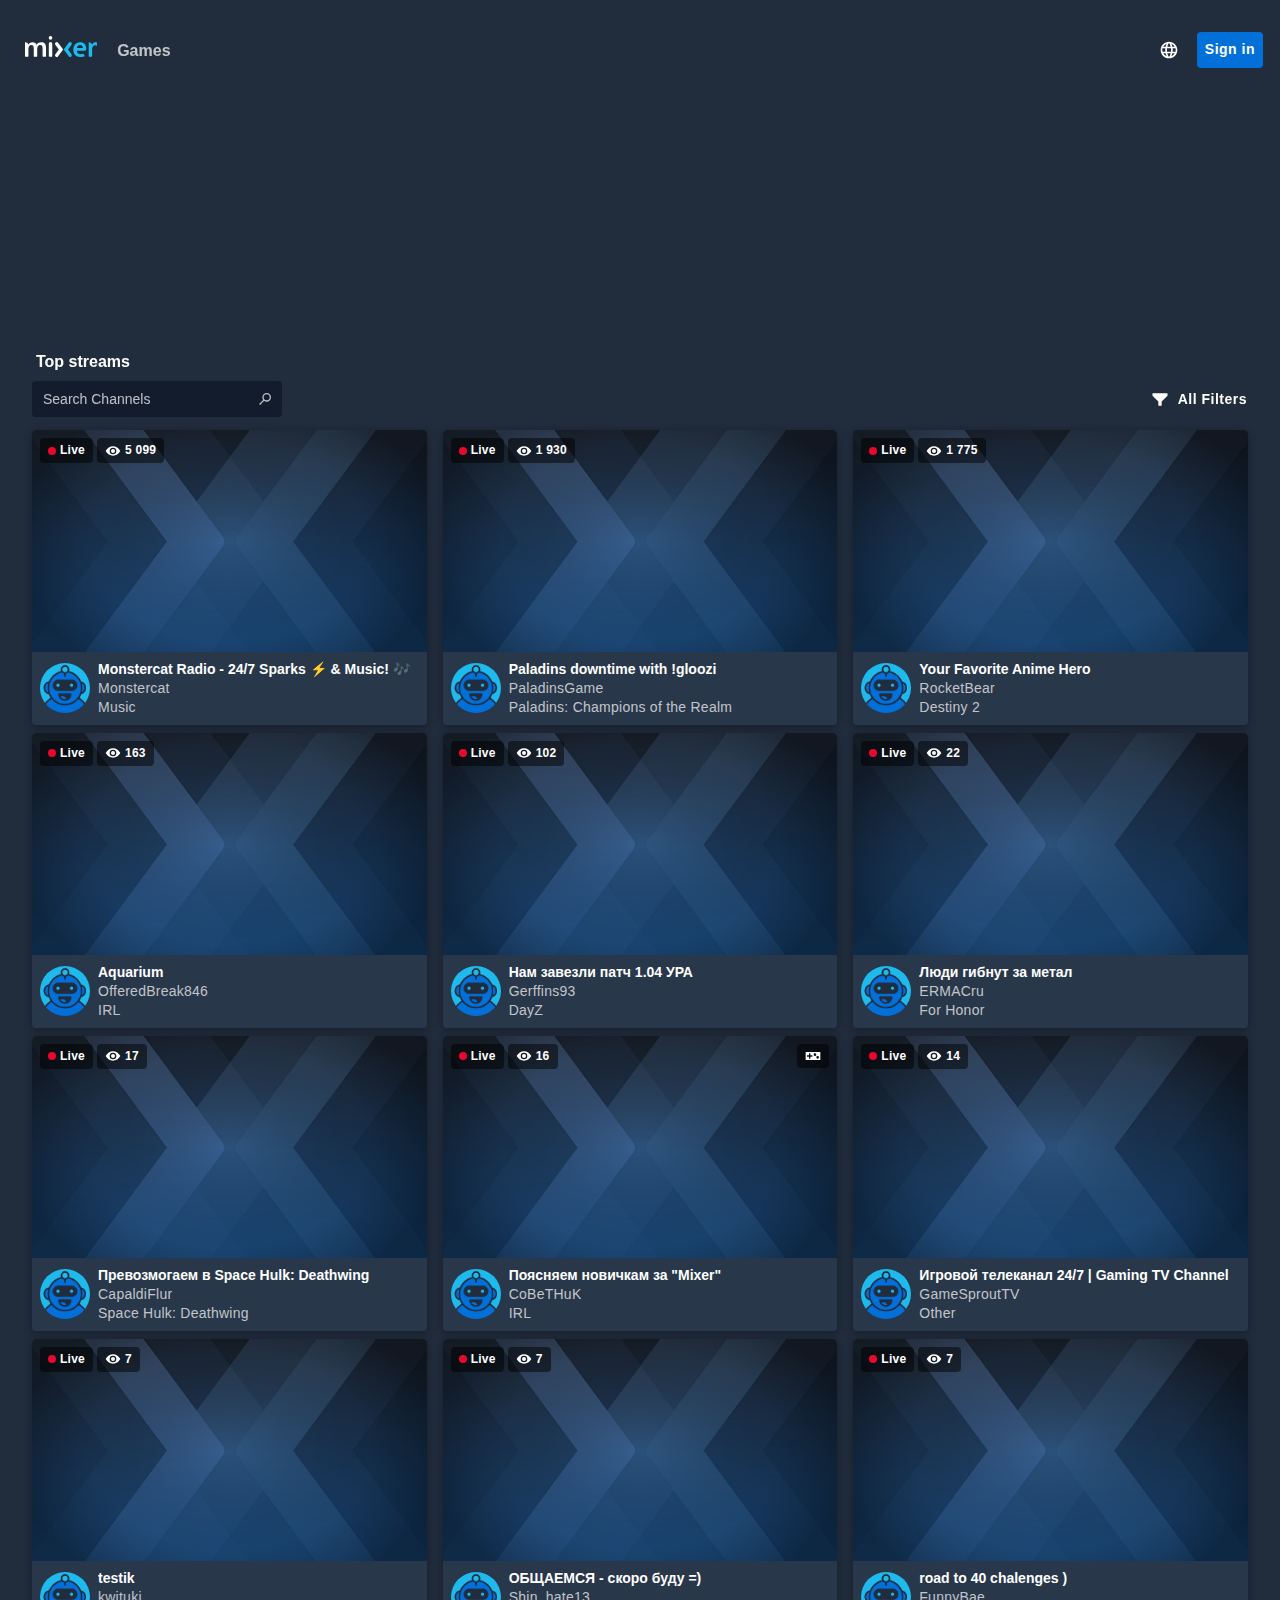
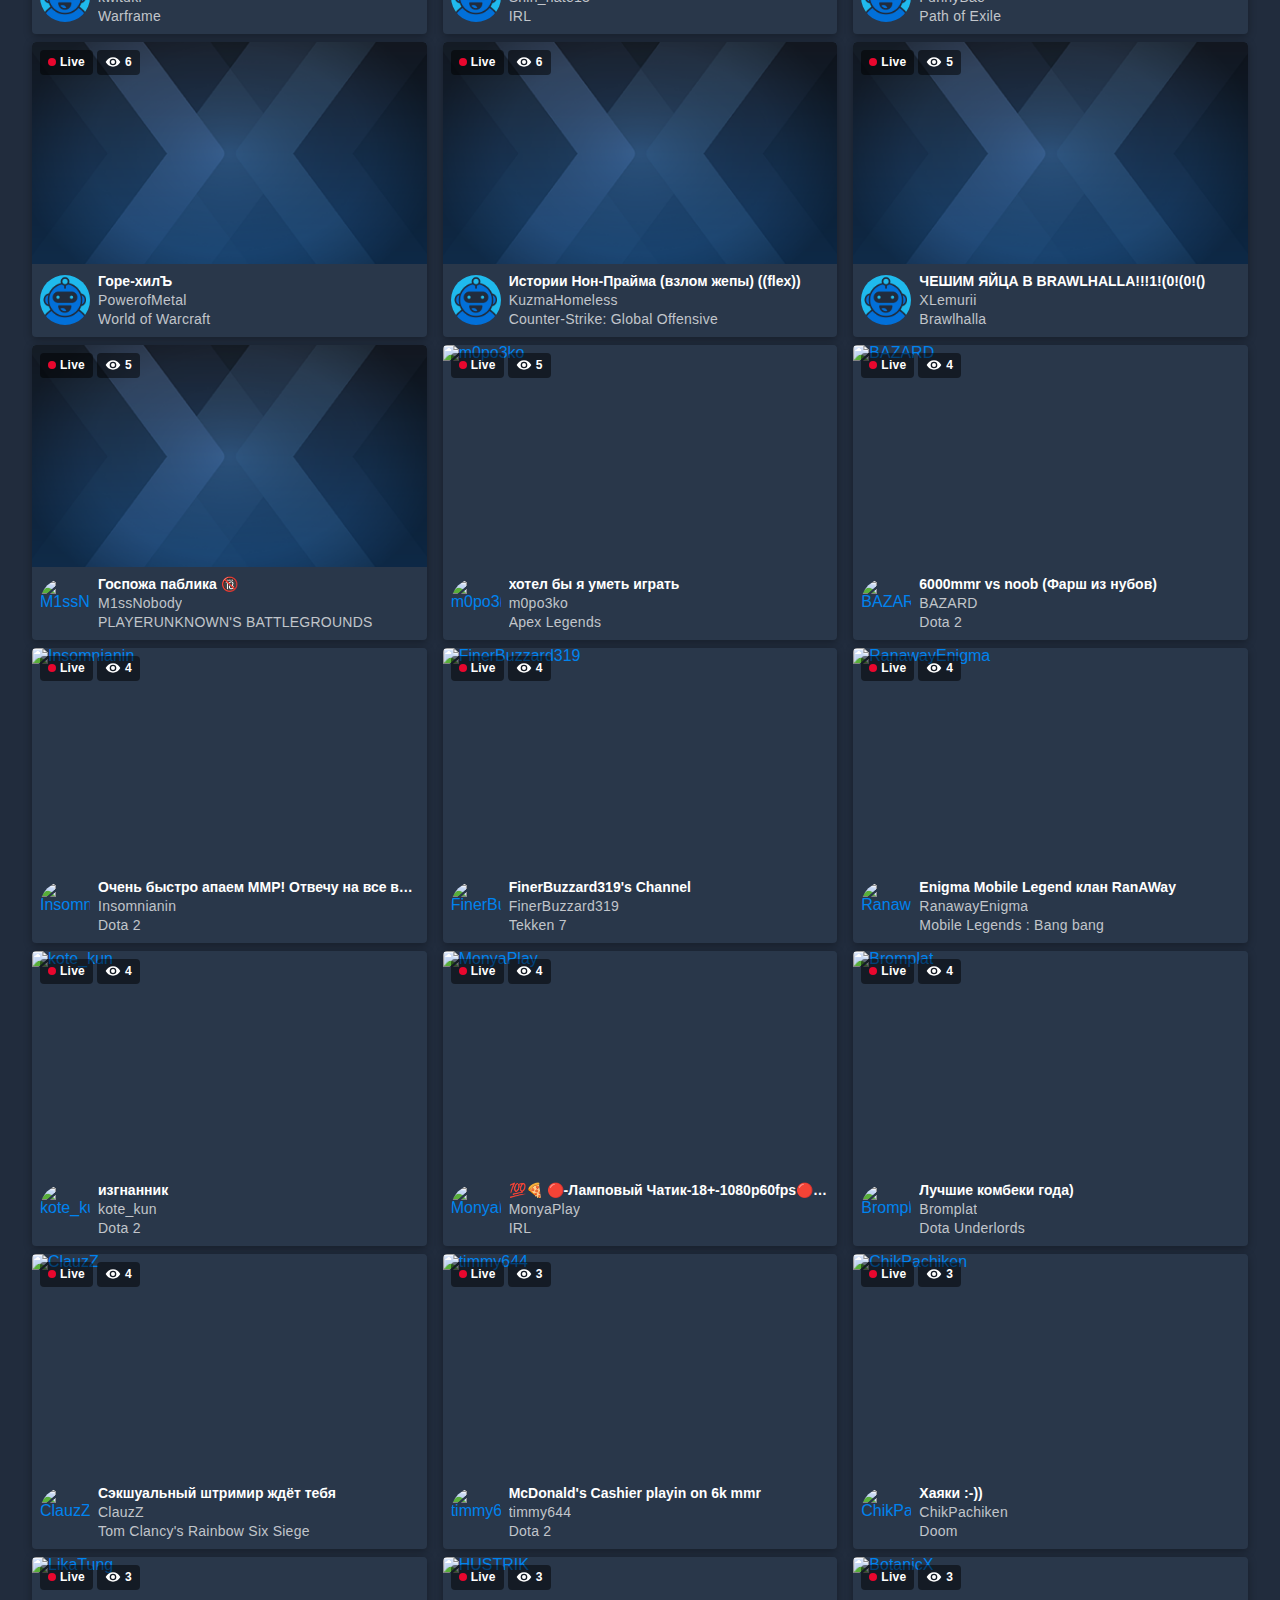
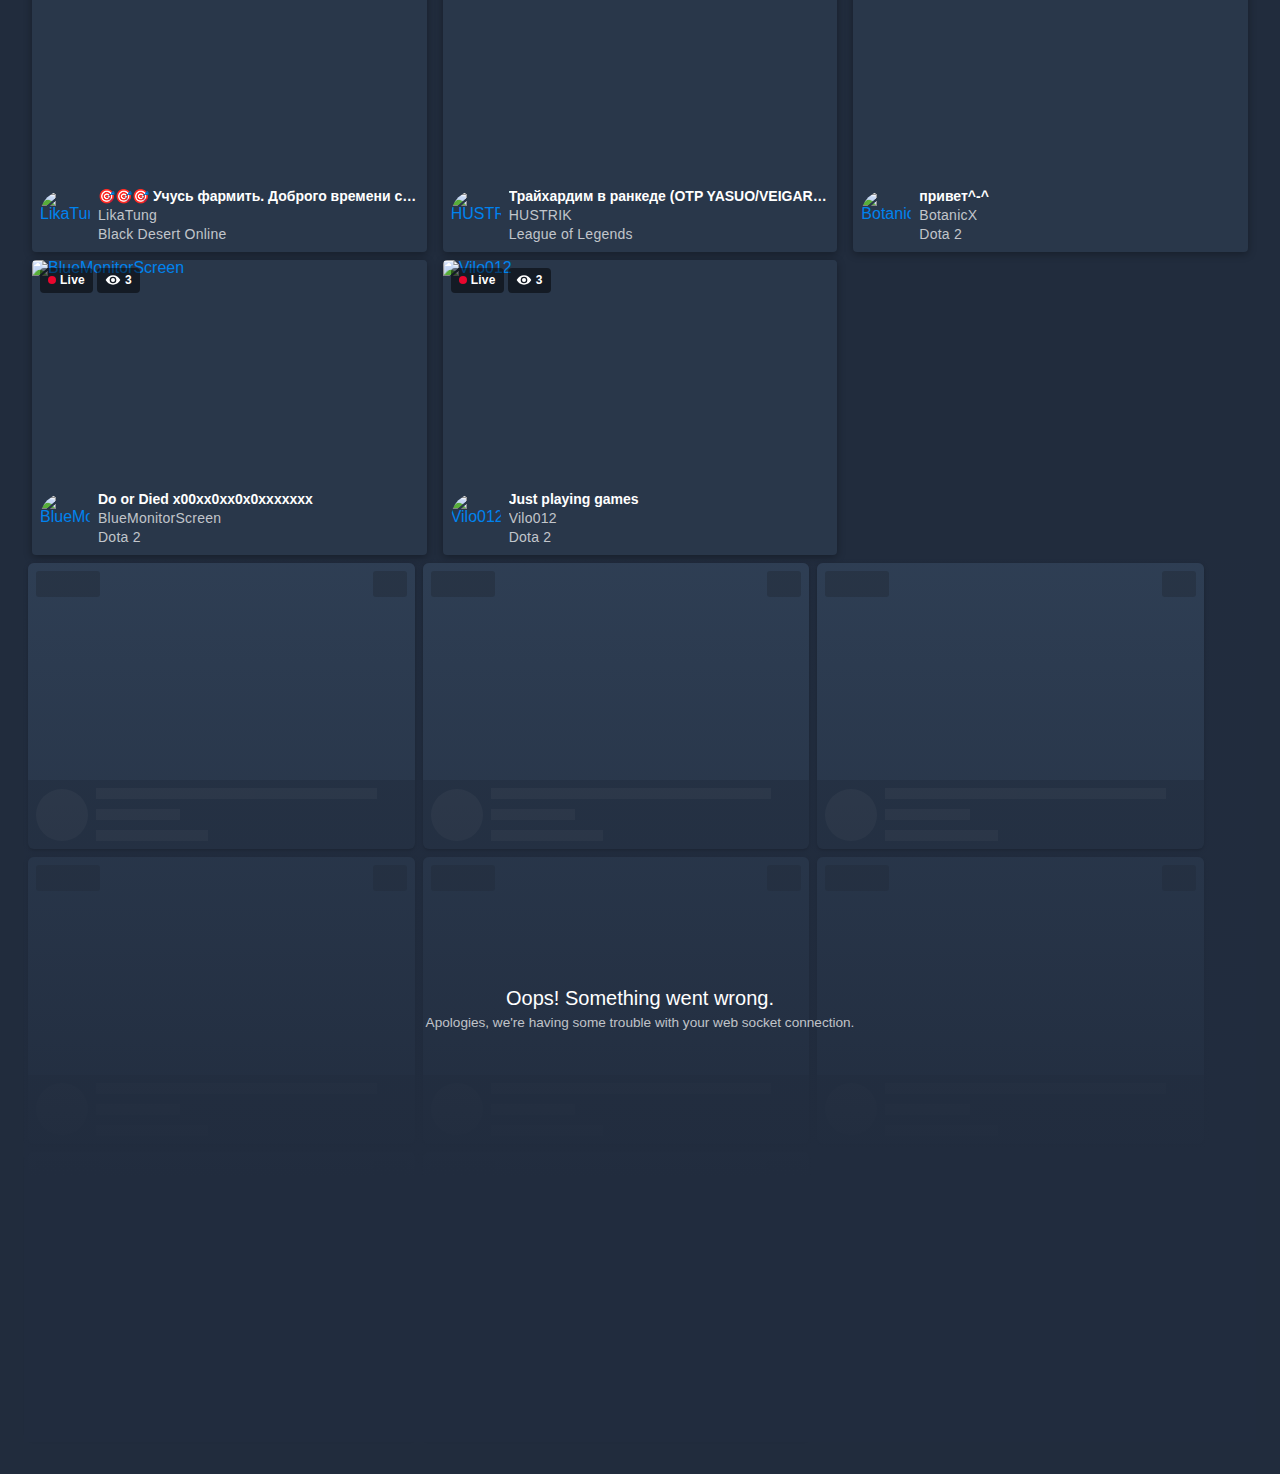
==== commit 1db7975c: "Add files via upload" ====
--- a/index.html
+++ b/index.html
@@ -127,7 +127,7 @@
 __wm.bt(650,27,25,2,"web","https://mixer.com/","20200401023952",1996,"/_static/",["/_static/css/banner-styles.css?v=omkqRugM","/_static/css/iconochive.css?v=qtvMKcIJ"], false);
   __wm.rw(1);
 </script>
-    <b-app _nghost-c0="" ng-version="6.1.10"><b-route-loading-indicator _ngcontent-c0="" _nghost-c1=""><div _ngcontent-c1="" class="inactive"></div></b-route-loading-indicator><b-cookie-check _ngcontent-c0="" _nghost-c2=""><!----></b-cookie-check><!----><!----><!----><!----><b-nav-host _ngcontent-c0=""><div class="navContainer_284Se"><div class="stickly-sentinel"></div><div class="content_2EoYH"><div class="nav_9Ns4c"><div class="left_31xse"><a href="index.html" class="mdsButton_Kaw7D mdsAnchorButton_37kLI logoButton_NZF1s"><div class="background_3-mYW"><div class="overlay_2Ola9"><div class="content_1RnQF"><img class="logo_2skfN" src="./Mixer _ Interactive Livestreaming_files/full.svg" alt="Mixer logo"></div></div></div></a><a href="games.html" class="mdsButton_Kaw7D mdsAnchorButton_37kLI textButton_3-Rui"><div class="content_1RnQF"><svg width="1em" height="1em" viewBox="0 0 24 24" aria-label="More" class="largeIcon_3emwj"><path d="M18 14a2 2 0 110-4 2 2 0 010 4zm-6 0a2 2 0 110-4 2 2 0 010 4zm-6 0a2 2 0 110-4 2 2 0 010 4z" fill="currentColor" fill-rule="evenodd"></path><div class="background_3-mYW"><div class="overlay_2Ola9"><div class="content_1RnQF">Games</div></div></div></a><path d="M18 14a2 2 0 110-4 2 2 0 010 4zm-6 0a2 2 0 110-4 2 2 0 010 4zm-6 0a2 2 0 110-4 2 2 0 010 4z" fill="currentColor" fill-rule="evenodd"></path></svg></div></div></div></button></div></div><div class="right_9UFx2"><div class="languageSection_3UXu3"><button class="mdsButton_Kaw7D" tabindex="0" aria-label="Select language" aria-expanded="false"><div class="background_3-mYW"><div class="overlay_2Ola9"><div class="content_1RnQF"><svg width="1em" height="1em" viewBox="0 0 24 24" aria-label="Select language" class="largeIcon_3emwj"><path d="M4.252 14h3.352a19.291 19.291 0 010-4H4.252A8.014 8.014 0 004 12c0 .69.088 1.36.252 2zm.818 2a8.028 8.028 0 004.076 3.476c-.503-.956-.93-2.14-1.222-3.476H5.07zm14.678-2c.164-.64.252-1.31.252-2s-.088-1.36-.252-2h-3.352a19.291 19.291 0 010 4h3.352zm-.818 2h-2.854c-.292 1.336-.719 2.52-1.222 3.476A8.028 8.028 0 0018.93 16zm-9.314-2h4.768a17.292 17.292 0 000-4H9.616a17.292 17.292 0 000 4zm.361 2c.203.812.465 1.56.775 2.216C11.326 19.429 11.916 20 12 20c.084 0 .674-.571 1.248-1.784.31-.655.572-1.404.775-2.216H9.977zM5.07 8h2.854c.292-1.336.719-2.52 1.222-3.476A8.028 8.028 0 005.07 8zm13.86 0a8.028 8.028 0 00-4.076-3.476c.503.956.93 2.14 1.222 3.476h2.854zM9.977 8h4.046a12.017 12.017 0 00-.775-2.216C12.674 4.571 12.084 4 12 4c-.084 0-.674.571-1.248 1.784-.31.655-.572 1.404-.775 2.216zM12 22C6.477 22 2 17.523 2 12S6.477 2 12 2s10 4.477 10 10-4.477 10-10 10z" fill="currentColor" fill-rule="evenodd"></path></svg></div></div></div></button></div><button class="mdsButton_Kaw7D contained_2JbA5 signInButton_3fCKe" tabindex="0"><div class="background_3-mYW"><div class="overlay_2Ola9"><div class="content_1RnQF">Sign in</div></div></div></button></div></div></div></div></b-nav-host><!----><b-hub _ngcontent-c0="" _nghost-c6=""><div _ngcontent-c6="" class="backdrop hidden react-backdrop"></div><div _ngcontent-c6="" class="user layout-row layout-align-end-center bui-padding-right-2x"><!----><!----><!----></div><!----><div _ngcontent-c6="" class="view-area view-area--hidden react-view-area"><!----><div _ngcontent-c6="" class="router-container"><router-outlet _ngcontent-c6="" name="hub"></router-outlet></div></div></b-hub><!----><!----><!----><div _ngcontent-c0="" class="content"><router-outlet _ngcontent-c0=""></router-outlet><b-homepage _nghost-c15=""><b-ember-promo _ngcontent-c15=""></b-ember-promo><b-delve-home-host _ngcontent-c15=""></b-delve-home-host><b-browse-channels-host _ngcontent-c15=""><div class="browseChannelsContainer_3Wp70"><div class="stickyHeaderSentinel_h01Lj"></div><div class="headerContainer_1jOKf"><header class="browseHeader_lSNpl"><h1 class="heading_3E-7g">Top streams</h1><div class="searchAndFilters_19HYV"><label class="container_3j4S4 search_2cv-w"><div class="background_3Yufz"><input placeholder="Search Channels" class="input_1Xg_s" value=""><button class="button_1im5u"><svg width="1em" height="1em" viewBox="0 0 24 24"><path d="M10.665 14.749l-6.064 6.065-1.415-1.415 6.065-6.064a6.5 6.5 0 111.414 1.414zM14.5 14a4.5 4.5 0 100-9 4.5 4.5 0 000 9z" fill="currentColor" fill-rule="evenodd"></path></svg></button></div></label><button class="mdsButton_Kaw7D showFocus_2wbiS" tabindex="0" aria-expanded="false"><div class="background_3-mYW"><div class="overlay_2Ola9"><div class="content_1RnQF"><svg width="1em" height="1em" viewBox="0 0 24 24" class="filterIcon_LJv0d"><path d="M21 8l-7 7v5h-4v-5L3 8V5h18v3z" fill="currentColor" fill-rule="evenodd"></path></svg><span class="buttonString_31Awl">All Filters</span></div></div></div></button></div></header></div><div class="contentGridGroup_1iaee" style="height: auto;"><a tabindex="0" class="container_ZqIuE cardStyle_3R0tX" href="http://web.archive.org/web/20200401023952mp_/https://mixer.com/Monstercat"><span class="srOnly_12t83">Monstercat streaming Music to 5099 viewers </span><div class="body_2__JK" aria-hidden="true"><img class="thumbnailImg_3AE7S" alt="Monstercat" src="images/video.png"><div class="indicatorGroupLeft_ozilY"><div class="container_1j8Su"><div class="dotContainer_YvPOk"><span class="onlineDot_1Drpm"></span></div><span aria-hidden="false" class="content_2CbUz">Live</span></div><div class="container_1j8Su"><svg width="1em" height="1em" viewBox="0 0 24 24"><path d="M1 12c2.667-4.667 6.333-7 11-7s8.333 2.333 11 7c-2.667 4.667-6.333 7-11 7s-8.333-2.333-11-7zm11 5a5 5 0 100-10 5 5 0 000 10zm0-2a3 3 0 110-6 3 3 0 010 6z" fill="currentColor" fill-rule="evenodd"></path></svg><span aria-hidden="false" class="content_2CbUz">5&nbsp;099</span></div></div><div class="indicatorGroupRight_xsm7y"><div class="rightIndicators_3fBL0"></div></div><div class="indicatorGroupLowerRight_3Lnlf"></div></div><div class="footer_2SRr8" aria-hidden="true"><img class="avatar_2FCC0" src="images/user.png" width="128" height="128" alt="Monstercat" aria-hidden="false" style="border-radius: 50%;"><div class="content_QLLVP"><span class="title_1465j">Monstercat Radio - 24/7 Sparks ⚡️ &amp; Music!  🎶</span><div class="channelNameWithBadge_4we7q"><span class="channelName_10lwD">Monstercat</span></div><span class="description_257Dt">Music</span></div></div><div class="overlay_2SOUW"></div></a><a tabindex="0" class="container_ZqIuE cardStyle_3R0tX" href="http://web.archive.org/web/20200401023952mp_/https://mixer.com/PaladinsGame"><span class="srOnly_12t83">PaladinsGame streaming Paladins: Champions of the Realm to 1930 viewers </span><div class="body_2__JK" aria-hidden="true"><img class="thumbnailImg_3AE7S" alt="PaladinsGame" src="images/video.png"><div class="indicatorGroupLeft_ozilY"><div class="container_1j8Su"><div class="dotContainer_YvPOk"><span class="onlineDot_1Drpm"></span></div><span aria-hidden="false" class="content_2CbUz">Live</span></div><div class="container_1j8Su"><svg width="1em" height="1em" viewBox="0 0 24 24"><path d="M1 12c2.667-4.667 6.333-7 11-7s8.333 2.333 11 7c-2.667 4.667-6.333 7-11 7s-8.333-2.333-11-7zm11 5a5 5 0 100-10 5 5 0 000 10zm0-2a3 3 0 110-6 3 3 0 010 6z" fill="currentColor" fill-rule="evenodd"></path></svg><span aria-hidden="false" class="content_2CbUz">1&nbsp;930</span></div></div><div class="indicatorGroupRight_xsm7y"><div class="rightIndicators_3fBL0"></div></div><div class="indicatorGroupLowerRight_3Lnlf"></div></div><div class="footer_2SRr8" aria-hidden="true"><img class="avatar_2FCC0" src="images/user.png" width="128" height="128" alt="PaladinsGame" aria-hidden="false" style="border-radius: 50%;"><div class="content_QLLVP"><span class="title_1465j">Paladins downtime with !gloozi</span><div class="channelNameWithBadge_4we7q"><span class="channelName_10lwD">PaladinsGame</span></div><span class="description_257Dt">Paladins: Champions of the Realm</span></div></div><div class="overlay_2SOUW"></div></a><a tabindex="0" class="container_ZqIuE cardStyle_3R0tX" href="http://web.archive.org/web/20200401023952mp_/https://mixer.com/RocketBear"><span class="srOnly_12t83">RocketBear streaming Destiny 2 to 1775 viewers </span><div class="body_2__JK" aria-hidden="true"><img class="thumbnailImg_3AE7S" alt="RocketBear" src="images/video.png"><div class="indicatorGroupLeft_ozilY"><div class="container_1j8Su"><div class="dotContainer_YvPOk"><span class="onlineDot_1Drpm"></span></div><span aria-hidden="false" class="content_2CbUz">Live</span></div><div class="container_1j8Su"><svg width="1em" height="1em" viewBox="0 0 24 24"><path d="M1 12c2.667-4.667 6.333-7 11-7s8.333 2.333 11 7c-2.667 4.667-6.333 7-11 7s-8.333-2.333-11-7zm11 5a5 5 0 100-10 5 5 0 000 10zm0-2a3 3 0 110-6 3 3 0 010 6z" fill="currentColor" fill-rule="evenodd"></path></svg><span aria-hidden="false" class="content_2CbUz">1&nbsp;775</span></div></div><div class="indicatorGroupRight_xsm7y"><div class="rightIndicators_3fBL0"></div></div><div class="indicatorGroupLowerRight_3Lnlf"></div></div><div class="footer_2SRr8" aria-hidden="true"><img class="avatar_2FCC0" src="images/user.png" width="128" height="128" alt="RocketBear" aria-hidden="false" style="border-radius: 50%;"><div class="content_QLLVP"><span class="title_1465j">Your Favorite Anime Hero</span><div class="channelNameWithBadge_4we7q"><span class="channelName_10lwD">RocketBear</span></div><span class="description_257Dt">Destiny 2</span></div></div><div class="overlay_2SOUW"></div></a><a tabindex="0" class="container_ZqIuE cardStyle_3R0tX" href="http://web.archive.org/web/20200401023952mp_/https://mixer.com/OfferedBreak846"><span class="srOnly_12t83">OfferedBreak846 streaming IRL to 163 viewers </span><div class="body_2__JK" aria-hidden="true"><img class="thumbnailImg_3AE7S" alt="OfferedBreak846" src="images/video.png"><div class="indicatorGroupLeft_ozilY"><div class="container_1j8Su"><div class="dotContainer_YvPOk"><span class="onlineDot_1Drpm"></span></div><span aria-hidden="false" class="content_2CbUz">Live</span></div><div class="container_1j8Su"><svg width="1em" height="1em" viewBox="0 0 24 24"><path d="M1 12c2.667-4.667 6.333-7 11-7s8.333 2.333 11 7c-2.667 4.667-6.333 7-11 7s-8.333-2.333-11-7zm11 5a5 5 0 100-10 5 5 0 000 10zm0-2a3 3 0 110-6 3 3 0 010 6z" fill="currentColor" fill-rule="evenodd"></path></svg><span aria-hidden="false" class="content_2CbUz">163</span></div></div><div class="indicatorGroupRight_xsm7y"><div class="rightIndicators_3fBL0"></div></div><div class="indicatorGroupLowerRight_3Lnlf"></div></div><div class="footer_2SRr8" aria-hidden="true"><img class="avatar_2FCC0" src="images/user.png" width="128" height="128" alt="OfferedBreak846" aria-hidden="false" style="border-radius: 50%;"><div class="content_QLLVP"><span class="title_1465j">Aquarium</span><div class="channelNameWithBadge_4we7q"><span class="channelName_10lwD">OfferedBreak846</span></div><span class="description_257Dt">IRL</span></div></div><div class="overlay_2SOUW"></div></a><a tabindex="0" class="container_ZqIuE cardStyle_3R0tX" href="http://web.archive.org/web/20200401023952mp_/https://mixer.com/Gerffins93"><span class="srOnly_12t83">Gerffins93 streaming DayZ to 102 viewers </span><div class="body_2__JK" aria-hidden="true"><img class="thumbnailImg_3AE7S" alt="Gerffins93" src="images/video.png"><div class="indicatorGroupLeft_ozilY"><div class="container_1j8Su"><div class="dotContainer_YvPOk"><span class="onlineDot_1Drpm"></span></div><span aria-hidden="false" class="content_2CbUz">Live</span></div><div class="container_1j8Su"><svg width="1em" height="1em" viewBox="0 0 24 24"><path d="M1 12c2.667-4.667 6.333-7 11-7s8.333 2.333 11 7c-2.667 4.667-6.333 7-11 7s-8.333-2.333-11-7zm11 5a5 5 0 100-10 5 5 0 000 10zm0-2a3 3 0 110-6 3 3 0 010 6z" fill="currentColor" fill-rule="evenodd"></path></svg><span aria-hidden="false" class="content_2CbUz">102</span></div></div><div class="indicatorGroupRight_xsm7y"><div class="rightIndicators_3fBL0"></div></div><div class="indicatorGroupLowerRight_3Lnlf"></div></div><div class="footer_2SRr8" aria-hidden="true"><img class="avatar_2FCC0" src="images/user.png" width="128" height="128" alt="Gerffins93" aria-hidden="false" style="border-radius: 50%;"><div class="content_QLLVP"><span class="title_1465j">Нам завезли патч 1.04 УРА</span><div class="channelNameWithBadge_4we7q"><span class="channelName_10lwD">Gerffins93</span></div><span class="description_257Dt">DayZ</span></div></div><div class="overlay_2SOUW"></div></a><a tabindex="0" class="container_ZqIuE cardStyle_3R0tX" href="http://web.archive.org/web/20200401023952mp_/https://mixer.com/ERMACru"><span class="srOnly_12t83">ERMACru streaming For Honor to 22 viewers </span><div class="body_2__JK" aria-hidden="true"><img class="thumbnailImg_3AE7S" alt="ERMACru" src="images/video.png"><div class="indicatorGroupLeft_ozilY"><div class="container_1j8Su"><div class="dotContainer_YvPOk"><span class="onlineDot_1Drpm"></span></div><span aria-hidden="false" class="content_2CbUz">Live</span></div><div class="container_1j8Su"><svg width="1em" height="1em" viewBox="0 0 24 24"><path d="M1 12c2.667-4.667 6.333-7 11-7s8.333 2.333 11 7c-2.667 4.667-6.333 7-11 7s-8.333-2.333-11-7zm11 5a5 5 0 100-10 5 5 0 000 10zm0-2a3 3 0 110-6 3 3 0 010 6z" fill="currentColor" fill-rule="evenodd"></path></svg><span aria-hidden="false" class="content_2CbUz">22</span></div></div><div class="indicatorGroupRight_xsm7y"><div class="rightIndicators_3fBL0"></div></div><div class="indicatorGroupLowerRight_3Lnlf"></div></div><div class="footer_2SRr8" aria-hidden="true"><img class="avatar_2FCC0" src="images/user.png" width="128" height="128" alt="ERMACru" aria-hidden="false" style="border-radius: 50%;"><div class="content_QLLVP"><span class="title_1465j">Люди гибнут за метал</span><div class="channelNameWithBadge_4we7q"><span class="channelName_10lwD">ERMACru</span></div><span class="description_257Dt">For Honor</span></div></div><div class="overlay_2SOUW"></div></a><a tabindex="0" class="container_ZqIuE cardStyle_3R0tX" href="http://web.archive.org/web/20200401023952mp_/https://mixer.com/CapaldiFlur"><span class="srOnly_12t83">CapaldiFlur streaming Space Hulk: Deathwing to 17 viewers </span><div class="body_2__JK" aria-hidden="true"><img class="thumbnailImg_3AE7S" alt="CapaldiFlur" src="images/video.png"><div class="indicatorGroupLeft_ozilY"><div class="container_1j8Su"><div class="dotContainer_YvPOk"><span class="onlineDot_1Drpm"></span></div><span aria-hidden="false" class="content_2CbUz">Live</span></div><div class="container_1j8Su"><svg width="1em" height="1em" viewBox="0 0 24 24"><path d="M1 12c2.667-4.667 6.333-7 11-7s8.333 2.333 11 7c-2.667 4.667-6.333 7-11 7s-8.333-2.333-11-7zm11 5a5 5 0 100-10 5 5 0 000 10zm0-2a3 3 0 110-6 3 3 0 010 6z" fill="currentColor" fill-rule="evenodd"></path></svg><span aria-hidden="false" class="content_2CbUz">17</span></div></div><div class="indicatorGroupRight_xsm7y"><div class="rightIndicators_3fBL0"></div></div><div class="indicatorGroupLowerRight_3Lnlf"></div></div><div class="footer_2SRr8" aria-hidden="true"><img class="avatar_2FCC0" src="images/user.png" width="128" height="128" alt="CapaldiFlur" aria-hidden="false" style="border-radius: 50%;"><div class="content_QLLVP"><span class="title_1465j">Превозмогаем в Space Hulk: Deathwing</span><div class="channelNameWithBadge_4we7q"><span class="channelName_10lwD">CapaldiFlur</span></div><span class="description_257Dt">Space Hulk: Deathwing</span></div></div><div class="overlay_2SOUW"></div></a><a tabindex="0" class="container_ZqIuE cardStyle_3R0tX" href="http://web.archive.org/web/20200401023952mp_/https://mixer.com/CoBeTHuK"><span class="srOnly_12t83">CoBeTHuK streaming IRL to 16 viewers </span><div class="body_2__JK" aria-hidden="true"><img class="thumbnailImg_3AE7S" alt="CoBeTHuK" src="images/video.png"><div class="indicatorGroupLeft_ozilY"><div class="container_1j8Su"><div class="dotContainer_YvPOk"><span class="onlineDot_1Drpm"></span></div><span aria-hidden="false" class="content_2CbUz">Live</span></div><div class="container_1j8Su"><svg width="1em" height="1em" viewBox="0 0 24 24"><path d="M1 12c2.667-4.667 6.333-7 11-7s8.333 2.333 11 7c-2.667 4.667-6.333 7-11 7s-8.333-2.333-11-7zm11 5a5 5 0 100-10 5 5 0 000 10zm0-2a3 3 0 110-6 3 3 0 010 6z" fill="currentColor" fill-rule="evenodd"></path></svg><span aria-hidden="false" class="content_2CbUz">16</span></div></div><div class="indicatorGroupRight_xsm7y"><div class="rightIndicators_3fBL0"><div class="container_1j8Su"><svg width="1em" height="1em" viewBox="0 0 24 24"><path d="M1 6h22v12H1V6zm7 5V8H6v3H3v2h3v3h2v-3h3v-2H8zm7 1a2 2 0 100-4 2 2 0 000 4zm4 4a2 2 0 100-4 2 2 0 000 4z" fill="currentColor" fill-rule="evenodd"></path></svg></div></div></div><div class="indicatorGroupLowerRight_3Lnlf"></div></div><div class="footer_2SRr8" aria-hidden="true"><img class="avatar_2FCC0" src="images/user.png" width="128" height="128" alt="CoBeTHuK" aria-hidden="false" style="border-radius: 50%;"><div class="content_QLLVP"><span class="title_1465j">Поясняем новичкам за "Mixer"</span><div class="channelNameWithBadge_4we7q"><span class="channelName_10lwD">CoBeTHuK</span></div><span class="description_257Dt">IRL</span></div></div><div class="overlay_2SOUW"></div></a><a tabindex="0" class="container_ZqIuE cardStyle_3R0tX" href="http://web.archive.org/web/20200401023952mp_/https://mixer.com/GameSproutTV"><span class="srOnly_12t83">GameSproutTV streaming Other to 14 viewers </span><div class="body_2__JK" aria-hidden="true"><img class="thumbnailImg_3AE7S" alt="GameSproutTV" src="images/video.png"><div class="indicatorGroupLeft_ozilY"><div class="container_1j8Su"><div class="dotContainer_YvPOk"><span class="onlineDot_1Drpm"></span></div><span aria-hidden="false" class="content_2CbUz">Live</span></div><div class="container_1j8Su"><svg width="1em" height="1em" viewBox="0 0 24 24"><path d="M1 12c2.667-4.667 6.333-7 11-7s8.333 2.333 11 7c-2.667 4.667-6.333 7-11 7s-8.333-2.333-11-7zm11 5a5 5 0 100-10 5 5 0 000 10zm0-2a3 3 0 110-6 3 3 0 010 6z" fill="currentColor" fill-rule="evenodd"></path></svg><span aria-hidden="false" class="content_2CbUz">14</span></div></div><div class="indicatorGroupRight_xsm7y"><div class="rightIndicators_3fBL0"></div></div><div class="indicatorGroupLowerRight_3Lnlf"></div></div><div class="footer_2SRr8" aria-hidden="true"><img class="avatar_2FCC0" src="images/user.png" width="128" height="128" alt="GameSproutTV" aria-hidden="false" style="border-radius: 50%;"><div class="content_QLLVP"><span class="title_1465j">Игровой телеканал 24/7 | Gaming TV Channel</span><div class="channelNameWithBadge_4we7q"><span class="channelName_10lwD">GameSproutTV</span></div><span class="description_257Dt">Other</span></div></div><div class="overlay_2SOUW"></div></a><a tabindex="0" class="container_ZqIuE cardStyle_3R0tX" href="http://web.archive.org/web/20200401023952mp_/https://mixer.com/kwituki"><span class="srOnly_12t83">kwituki streaming Warframe to 7 viewers </span><div class="body_2__JK" aria-hidden="true"><img class="thumbnailImg_3AE7S" alt="kwituki" src="images/video.png"><div class="indicatorGroupLeft_ozilY"><div class="container_1j8Su"><div class="dotContainer_YvPOk"><span class="onlineDot_1Drpm"></span></div><span aria-hidden="false" class="content_2CbUz">Live</span></div><div class="container_1j8Su"><svg width="1em" height="1em" viewBox="0 0 24 24"><path d="M1 12c2.667-4.667 6.333-7 11-7s8.333 2.333 11 7c-2.667 4.667-6.333 7-11 7s-8.333-2.333-11-7zm11 5a5 5 0 100-10 5 5 0 000 10zm0-2a3 3 0 110-6 3 3 0 010 6z" fill="currentColor" fill-rule="evenodd"></path></svg><span aria-hidden="false" class="content_2CbUz">7</span></div></div><div class="indicatorGroupRight_xsm7y"><div class="rightIndicators_3fBL0"></div></div><div class="indicatorGroupLowerRight_3Lnlf"></div></div><div class="footer_2SRr8" aria-hidden="true"><img class="avatar_2FCC0" src="images/user.png" width="128" height="128" alt="kwituki" aria-hidden="false" style="border-radius: 50%;"><div class="content_QLLVP"><span class="title_1465j">testik</span><div class="channelNameWithBadge_4we7q"><span class="channelName_10lwD">kwituki</span></div><span class="description_257Dt">Warframe</span></div></div><div class="overlay_2SOUW"></div></a><a tabindex="0" class="container_ZqIuE cardStyle_3R0tX" href="http://web.archive.org/web/20200401023952mp_/https://mixer.com/Shin_hate13"><span class="srOnly_12t83">Shin_hate13 streaming IRL to 7 viewers </span><div class="body_2__JK" aria-hidden="true"><img class="thumbnailImg_3AE7S" alt="Shin_hate13" src="images/video.png"><div class="indicatorGroupLeft_ozilY"><div class="container_1j8Su"><div class="dotContainer_YvPOk"><span class="onlineDot_1Drpm"></span></div><span aria-hidden="false" class="content_2CbUz">Live</span></div><div class="container_1j8Su"><svg width="1em" height="1em" viewBox="0 0 24 24"><path d="M1 12c2.667-4.667 6.333-7 11-7s8.333 2.333 11 7c-2.667 4.667-6.333 7-11 7s-8.333-2.333-11-7zm11 5a5 5 0 100-10 5 5 0 000 10zm0-2a3 3 0 110-6 3 3 0 010 6z" fill="currentColor" fill-rule="evenodd"></path></svg><span aria-hidden="false" class="content_2CbUz">7</span></div></div><div class="indicatorGroupRight_xsm7y"><div class="rightIndicators_3fBL0"></div></div><div class="indicatorGroupLowerRight_3Lnlf"></div></div><div class="footer_2SRr8" aria-hidden="true"><img class="avatar_2FCC0" src="images/user.png" width="128" height="128" alt="Shin_hate13" aria-hidden="false" style="border-radius: 50%;"><div class="content_QLLVP"><span class="title_1465j">ОБЩАЕМСЯ - скоро буду =)</span><div class="channelNameWithBadge_4we7q"><span class="channelName_10lwD">Shin_hate13</span></div><span class="description_257Dt">IRL</span></div></div><div class="overlay_2SOUW"></div></a><a tabindex="0" class="container_ZqIuE cardStyle_3R0tX" href="http://web.archive.org/web/20200401023952mp_/https://mixer.com/FunnyBae"><span class="srOnly_12t83">FunnyBae streaming Path of Exile to 7 viewers </span><div class="body_2__JK" aria-hidden="true"><img class="thumbnailImg_3AE7S" alt="FunnyBae" src="images/video.png"><div class="indicatorGroupLeft_ozilY"><div class="container_1j8Su"><div class="dotContainer_YvPOk"><span class="onlineDot_1Drpm"></span></div><span aria-hidden="false" class="content_2CbUz">Live</span></div><div class="container_1j8Su"><svg width="1em" height="1em" viewBox="0 0 24 24"><path d="M1 12c2.667-4.667 6.333-7 11-7s8.333 2.333 11 7c-2.667 4.667-6.333 7-11 7s-8.333-2.333-11-7zm11 5a5 5 0 100-10 5 5 0 000 10zm0-2a3 3 0 110-6 3 3 0 010 6z" fill="currentColor" fill-rule="evenodd"></path></svg><span aria-hidden="false" class="content_2CbUz">7</span></div></div><div class="indicatorGroupRight_xsm7y"><div class="rightIndicators_3fBL0"></div></div><div class="indicatorGroupLowerRight_3Lnlf"></div></div><div class="footer_2SRr8" aria-hidden="true"><img class="avatar_2FCC0" src="images/user.png" width="128" height="128" alt="FunnyBae" aria-hidden="false" style="border-radius: 50%;"><div class="content_QLLVP"><span class="title_1465j">road to 40 chalenges )</span><div class="channelNameWithBadge_4we7q"><span class="channelName_10lwD">FunnyBae</span></div><span class="description_257Dt">Path of Exile</span></div></div><div class="overlay_2SOUW"></div></a><a tabindex="0" class="container_ZqIuE cardStyle_3R0tX" href="http://web.archive.org/web/20200401023952mp_/https://mixer.com/PowerofMetal"><span class="srOnly_12t83">PowerofMetal streaming World of Warcraft to 6 viewers </span><div class="body_2__JK" aria-hidden="true"><img class="thumbnailImg_3AE7S" alt="PowerofMetal" src="images/video.png"><div class="indicatorGroupLeft_ozilY"><div class="container_1j8Su"><div class="dotContainer_YvPOk"><span class="onlineDot_1Drpm"></span></div><span aria-hidden="false" class="content_2CbUz">Live</span></div><div class="container_1j8Su"><svg width="1em" height="1em" viewBox="0 0 24 24"><path d="M1 12c2.667-4.667 6.333-7 11-7s8.333 2.333 11 7c-2.667 4.667-6.333 7-11 7s-8.333-2.333-11-7zm11 5a5 5 0 100-10 5 5 0 000 10zm0-2a3 3 0 110-6 3 3 0 010 6z" fill="currentColor" fill-rule="evenodd"></path></svg><span aria-hidden="false" class="content_2CbUz">6</span></div></div><div class="indicatorGroupRight_xsm7y"><div class="rightIndicators_3fBL0"></div></div><div class="indicatorGroupLowerRight_3Lnlf"></div></div><div class="footer_2SRr8" aria-hidden="true"><img class="avatar_2FCC0" src="images/user.png" width="128" height="128" alt="PowerofMetal" aria-hidden="false" style="border-radius: 50%;"><div class="content_QLLVP"><span class="title_1465j">Горе-хилЪ</span><div class="channelNameWithBadge_4we7q"><span class="channelName_10lwD">PowerofMetal</span></div><span class="description_257Dt">World of Warcraft</span></div></div><div class="overlay_2SOUW"></div></a><a tabindex="0" class="container_ZqIuE cardStyle_3R0tX" href="http://web.archive.org/web/20200401023952mp_/https://mixer.com/KuzmaHomeless"><span class="srOnly_12t83">KuzmaHomeless streaming Counter-Strike: Global Offensive to 6 viewers </span><div class="body_2__JK" aria-hidden="true"><img class="thumbnailImg_3AE7S" alt="KuzmaHomeless" src="images/video.png"><div class="indicatorGroupLeft_ozilY"><div class="container_1j8Su"><div class="dotContainer_YvPOk"><span class="onlineDot_1Drpm"></span></div><span aria-hidden="false" class="content_2CbUz">Live</span></div><div class="container_1j8Su"><svg width="1em" height="1em" viewBox="0 0 24 24"><path d="M1 12c2.667-4.667 6.333-7 11-7s8.333 2.333 11 7c-2.667 4.667-6.333 7-11 7s-8.333-2.333-11-7zm11 5a5 5 0 100-10 5 5 0 000 10zm0-2a3 3 0 110-6 3 3 0 010 6z" fill="currentColor" fill-rule="evenodd"></path></svg><span aria-hidden="false" class="content_2CbUz">6</span></div></div><div class="indicatorGroupRight_xsm7y"><div class="rightIndicators_3fBL0"></div></div><div class="indicatorGroupLowerRight_3Lnlf"></div></div><div class="footer_2SRr8" aria-hidden="true"><img class="avatar_2FCC0" src="images/user.png" width="128" height="128" alt="KuzmaHomeless" aria-hidden="false" style="border-radius: 50%;"><div class="content_QLLVP"><span class="title_1465j">Истории Нон-Прайма (взлом жепы) ((flex))</span><div class="channelNameWithBadge_4we7q"><span class="channelName_10lwD">KuzmaHomeless</span></div><span class="description_257Dt">Counter-Strike: Global Offensive</span></div></div><div class="overlay_2SOUW"></div></a><a tabindex="0" class="container_ZqIuE cardStyle_3R0tX" href="http://web.archive.org/web/20200401023952mp_/https://mixer.com/XLemurii"><span class="srOnly_12t83">XLemurii streaming Brawlhalla to 5 viewers </span><div class="body_2__JK" aria-hidden="true"><img class="thumbnailImg_3AE7S" alt="XLemurii" src="images/video.png"><div class="indicatorGroupLeft_ozilY"><div class="container_1j8Su"><div class="dotContainer_YvPOk"><span class="onlineDot_1Drpm"></span></div><span aria-hidden="false" class="content_2CbUz">Live</span></div><div class="container_1j8Su"><svg width="1em" height="1em" viewBox="0 0 24 24"><path d="M1 12c2.667-4.667 6.333-7 11-7s8.333 2.333 11 7c-2.667 4.667-6.333 7-11 7s-8.333-2.333-11-7zm11 5a5 5 0 100-10 5 5 0 000 10zm0-2a3 3 0 110-6 3 3 0 010 6z" fill="currentColor" fill-rule="evenodd"></path></svg><span aria-hidden="false" class="content_2CbUz">5</span></div></div><div class="indicatorGroupRight_xsm7y"><div class="rightIndicators_3fBL0"></div></div><div class="indicatorGroupLowerRight_3Lnlf"></div></div><div class="footer_2SRr8" aria-hidden="true"><img class="avatar_2FCC0" src="images/user.png" width="128" height="128" alt="XLemurii" aria-hidden="false" style="border-radius: 50%;"><div class="content_QLLVP"><span class="title_1465j">ЧЕШИМ ЯЙЦА В BRAWLHALLA!!!1!(0!(0!()</span><div class="channelNameWithBadge_4we7q"><span class="channelName_10lwD">XLemurii</span></div><span class="description_257Dt">Brawlhalla</span></div></div><div class="overlay_2SOUW"></div></a><a tabindex="0" class="container_ZqIuE cardStyle_3R0tX" href="http://web.archive.org/web/20200401023952mp_/https://mixer.com/M1ssNobody"><span class="srOnly_12t83">M1ssNobody streaming PLAYERUNKNOWN'S BATTLEGROUNDS to 5 viewers </span><div class="body_2__JK" aria-hidden="true"><img class="thumbnailImg_3AE7S" alt="M1ssNobody" src="images/video.png"><div class="indicatorGroupLeft_ozilY"><div class="container_1j8Su"><div class="dotContainer_YvPOk"><span class="onlineDot_1Drpm"></span></div><span aria-hidden="false" class="content_2CbUz">Live</span></div><div class="container_1j8Su"><svg width="1em" height="1em" viewBox="0 0 24 24"><path d="M1 12c2.667-4.667 6.333-7 11-7s8.333 2.333 11 7c-2.667 4.667-6.333 7-11 7s-8.333-2.333-11-7zm11 5a5 5 0 100-10 5 5 0 000 10zm0-2a3 3 0 110-6 3 3 0 010 6z" fill="currentColor" fill-rule="evenodd"></path></svg><span aria-hidden="false" class="content_2CbUz">5</span></div></div><div class="indicatorGroupRight_xsm7y"><div class="rightIndicators_3fBL0"></div></div><div class="indicatorGroupLowerRight_3Lnlf"></div></div><div class="footer_2SRr8" aria-hidden="true"><img class="avatar_2FCC0" src="images/user.png" width="128" height="128" alt="M1ssNobody" aria-hidden="false" style="border-radius: 50%;"><div class="content_QLLVP"><span class="title_1465j">Госпожа паблика 🔞</span><div class="channelNameWithBadge_4we7q"><span class="channelName_10lwD">M1ssNobody</span></div><span class="description_257Dt">PLAYERUNKNOWN'S BATTLEGROUNDS</span></div></div><div class="overlay_2SOUW"></div></a><a tabindex="0" class="container_ZqIuE cardStyle_3R0tX" href="http://web.archive.org/web/20200401023952mp_/https://mixer.com/m0po3ko"><span class="srOnly_12t83">m0po3ko streaming Apex Legends to 5 viewers </span><div class="body_2__JK" aria-hidden="true"><img class="thumbnailImg_3AE7S" alt="m0po3ko" src="images/video.png"><div class="indicatorGroupLeft_ozilY"><div class="container_1j8Su"><div class="dotContainer_YvPOk"><span class="onlineDot_1Drpm"></span></div><span aria-hidden="false" class="content_2CbUz">Live</span></div><div class="container_1j8Su"><svg width="1em" height="1em" viewBox="0 0 24 24"><path d="M1 12c2.667-4.667 6.333-7 11-7s8.333 2.333 11 7c-2.667 4.667-6.333 7-11 7s-8.333-2.333-11-7zm11 5a5 5 0 100-10 5 5 0 000 10zm0-2a3 3 0 110-6 3 3 0 010 6z" fill="currentColor" fill-rule="evenodd"></path></svg><span aria-hidden="false" class="content_2CbUz">5</span></div></div><div class="indicatorGroupRight_xsm7y"><div class="rightIndicators_3fBL0"></div></div><div class="indicatorGroupLowerRight_3Lnlf"></div></div><div class="footer_2SRr8" aria-hidden="true"><img class="avatar_2FCC0" src="images/user.png" width="128" height="128" alt="m0po3ko" aria-hidden="false" style="border-radius: 50%;"><div class="content_QLLVP"><span class="title_1465j">хотел бы я уметь играть</span><div class="channelNameWithBadge_4we7q"><span class="channelName_10lwD">m0po3ko</span></div><span class="description_257Dt">Apex Legends</span></div></div><div class="overlay_2SOUW"></div></a><a tabindex="0" class="container_ZqIuE cardStyle_3R0tX" href="http://web.archive.org/web/20200401023952mp_/https://mixer.com/BAZARD"><span class="srOnly_12t83">BAZARD streaming Dota 2 to 4 viewers </span><div class="body_2__JK" aria-hidden="true"><img class="thumbnailImg_3AE7S" alt="BAZARD" src="images/video.png"><div class="indicatorGroupLeft_ozilY"><div class="container_1j8Su"><div class="dotContainer_YvPOk"><span class="onlineDot_1Drpm"></span></div><span aria-hidden="false" class="content_2CbUz">Live</span></div><div class="container_1j8Su"><svg width="1em" height="1em" viewBox="0 0 24 24"><path d="M1 12c2.667-4.667 6.333-7 11-7s8.333 2.333 11 7c-2.667 4.667-6.333 7-11 7s-8.333-2.333-11-7zm11 5a5 5 0 100-10 5 5 0 000 10zm0-2a3 3 0 110-6 3 3 0 010 6z" fill="currentColor" fill-rule="evenodd"></path></svg><span aria-hidden="false" class="content_2CbUz">4</span></div></div><div class="indicatorGroupRight_xsm7y"><div class="rightIndicators_3fBL0"></div></div><div class="indicatorGroupLowerRight_3Lnlf"></div></div><div class="footer_2SRr8" aria-hidden="true"><img class="avatar_2FCC0" src="images/user.png" width="128" height="128" alt="BAZARD" aria-hidden="false" style="border-radius: 50%;"><div class="content_QLLVP"><span class="title_1465j">6000mmr vs noob (Фарш из нубов)</span><div class="channelNameWithBadge_4we7q"><span class="channelName_10lwD">BAZARD</span></div><span class="description_257Dt">Dota 2</span></div></div><div class="overlay_2SOUW"></div></a><a tabindex="0" class="container_ZqIuE cardStyle_3R0tX" href="http://web.archive.org/web/20200401023952mp_/https://mixer.com/Insomnianin"><span class="srOnly_12t83">Insomnianin streaming Dota 2 to 4 viewers </span><div class="body_2__JK" aria-hidden="true"><img class="thumbnailImg_3AE7S" alt="Insomnianin" src="images/video.png"><div class="indicatorGroupLeft_ozilY"><div class="container_1j8Su"><div class="dotContainer_YvPOk"><span class="onlineDot_1Drpm"></span></div><span aria-hidden="false" class="content_2CbUz">Live</span></div><div class="container_1j8Su"><svg width="1em" height="1em" viewBox="0 0 24 24"><path d="M1 12c2.667-4.667 6.333-7 11-7s8.333 2.333 11 7c-2.667 4.667-6.333 7-11 7s-8.333-2.333-11-7zm11 5a5 5 0 100-10 5 5 0 000 10zm0-2a3 3 0 110-6 3 3 0 010 6z" fill="currentColor" fill-rule="evenodd"></path></svg><span aria-hidden="false" class="content_2CbUz">4</span></div></div><div class="indicatorGroupRight_xsm7y"><div class="rightIndicators_3fBL0"></div></div><div class="indicatorGroupLowerRight_3Lnlf"></div></div><div class="footer_2SRr8" aria-hidden="true"><img class="avatar_2FCC0" src="images/user.png" width="128" height="128" alt="Insomnianin" aria-hidden="false" style="border-radius: 50%;"><div class="content_QLLVP"><span class="title_1465j">Очень быстро апаем ММР! Отвечу на все вопросы &lt;3</span><div class="channelNameWithBadge_4we7q"><span class="channelName_10lwD">Insomnianin</span></div><span class="description_257Dt">Dota 2</span></div></div><div class="overlay_2SOUW"></div></a><a tabindex="0" class="container_ZqIuE cardStyle_3R0tX" href="http://web.archive.org/web/20200401023952mp_/https://mixer.com/FinerBuzzard319"><span class="srOnly_12t83">FinerBuzzard319 streaming Tekken 7 to 4 viewers </span><div class="body_2__JK" aria-hidden="true"><img class="thumbnailImg_3AE7S" alt="FinerBuzzard319" src="images/video.png"><div class="indicatorGroupLeft_ozilY"><div class="container_1j8Su"><div class="dotContainer_YvPOk"><span class="onlineDot_1Drpm"></span></div><span aria-hidden="false" class="content_2CbUz">Live</span></div><div class="container_1j8Su"><svg width="1em" height="1em" viewBox="0 0 24 24"><path d="M1 12c2.667-4.667 6.333-7 11-7s8.333 2.333 11 7c-2.667 4.667-6.333 7-11 7s-8.333-2.333-11-7zm11 5a5 5 0 100-10 5 5 0 000 10zm0-2a3 3 0 110-6 3 3 0 010 6z" fill="currentColor" fill-rule="evenodd"></path></svg><span aria-hidden="false" class="content_2CbUz">4</span></div></div><div class="indicatorGroupRight_xsm7y"><div class="rightIndicators_3fBL0"></div></div><div class="indicatorGroupLowerRight_3Lnlf"></div></div><div class="footer_2SRr8" aria-hidden="true"><img class="avatar_2FCC0" src="images/user.png" width="128" height="128" alt="FinerBuzzard319" aria-hidden="false" style="border-radius: 50%;"><div class="content_QLLVP"><span class="title_1465j">FinerBuzzard319's Channel</span><div class="channelNameWithBadge_4we7q"><span class="channelName_10lwD">FinerBuzzard319</span></div><span class="description_257Dt">Tekken 7</span></div></div><div class="overlay_2SOUW"></div></a><a tabindex="0" class="container_ZqIuE cardStyle_3R0tX" href="http://web.archive.org/web/20200401023952mp_/https://mixer.com/RanawayEnigma"><span class="srOnly_12t83">RanawayEnigma streaming Mobile Legends : Bang bang to 4 viewers </span><div class="body_2__JK" aria-hidden="true"><img class="thumbnailImg_3AE7S" alt="RanawayEnigma" src="images/video.png"><div class="indicatorGroupLeft_ozilY"><div class="container_1j8Su"><div class="dotContainer_YvPOk"><span class="onlineDot_1Drpm"></span></div><span aria-hidden="false" class="content_2CbUz">Live</span></div><div class="container_1j8Su"><svg width="1em" height="1em" viewBox="0 0 24 24"><path d="M1 12c2.667-4.667 6.333-7 11-7s8.333 2.333 11 7c-2.667 4.667-6.333 7-11 7s-8.333-2.333-11-7zm11 5a5 5 0 100-10 5 5 0 000 10zm0-2a3 3 0 110-6 3 3 0 010 6z" fill="currentColor" fill-rule="evenodd"></path></svg><span aria-hidden="false" class="content_2CbUz">4</span></div></div><div class="indicatorGroupRight_xsm7y"><div class="rightIndicators_3fBL0"></div></div><div class="indicatorGroupLowerRight_3Lnlf"></div></div><div class="footer_2SRr8" aria-hidden="true"><img class="avatar_2FCC0" src="images/user.png" width="128" height="128" alt="RanawayEnigma" aria-hidden="false" style="border-radius: 50%;"><div class="content_QLLVP"><span class="title_1465j">Enigma Mobile Legend клан RanAWay</span><div class="channelNameWithBadge_4we7q"><span class="channelName_10lwD">RanawayEnigma</span></div><span class="description_257Dt">Mobile Legends : Bang bang</span></div></div><div class="overlay_2SOUW"></div></a><a tabindex="0" class="container_ZqIuE cardStyle_3R0tX" href="http://web.archive.org/web/20200401023952mp_/https://mixer.com/kote_kun"><span class="srOnly_12t83">kote_kun streaming Dota 2 to 4 viewers </span><div class="body_2__JK" aria-hidden="true"><img class="thumbnailImg_3AE7S" alt="kote_kun" src="images/video.png"><div class="indicatorGroupLeft_ozilY"><div class="container_1j8Su"><div class="dotContainer_YvPOk"><span class="onlineDot_1Drpm"></span></div><span aria-hidden="false" class="content_2CbUz">Live</span></div><div class="container_1j8Su"><svg width="1em" height="1em" viewBox="0 0 24 24"><path d="M1 12c2.667-4.667 6.333-7 11-7s8.333 2.333 11 7c-2.667 4.667-6.333 7-11 7s-8.333-2.333-11-7zm11 5a5 5 0 100-10 5 5 0 000 10zm0-2a3 3 0 110-6 3 3 0 010 6z" fill="currentColor" fill-rule="evenodd"></path></svg><span aria-hidden="false" class="content_2CbUz">4</span></div></div><div class="indicatorGroupRight_xsm7y"><div class="rightIndicators_3fBL0"></div></div><div class="indicatorGroupLowerRight_3Lnlf"></div></div><div class="footer_2SRr8" aria-hidden="true"><img class="avatar_2FCC0" src="images/user.png" width="128" height="128" alt="kote_kun" aria-hidden="false" style="border-radius: 50%;"><div class="content_QLLVP"><span class="title_1465j">изгнанник</span><div class="channelNameWithBadge_4we7q"><span class="channelName_10lwD">kote_kun</span></div><span class="description_257Dt">Dota 2</span></div></div><div class="overlay_2SOUW"></div></a><a tabindex="0" class="container_ZqIuE cardStyle_3R0tX" href="http://web.archive.org/web/20200401023952mp_/https://mixer.com/MonyaPlay"><span class="srOnly_12t83">MonyaPlay streaming IRL to 4 viewers </span><div class="body_2__JK" aria-hidden="true"><img class="thumbnailImg_3AE7S" alt="MonyaPlay" src="images/video.png"><div class="indicatorGroupLeft_ozilY"><div class="container_1j8Su"><div class="dotContainer_YvPOk"><span class="onlineDot_1Drpm"></span></div><span aria-hidden="false" class="content_2CbUz">Live</span></div><div class="container_1j8Su"><svg width="1em" height="1em" viewBox="0 0 24 24"><path d="M1 12c2.667-4.667 6.333-7 11-7s8.333 2.333 11 7c-2.667 4.667-6.333 7-11 7s-8.333-2.333-11-7zm11 5a5 5 0 100-10 5 5 0 000 10zm0-2a3 3 0 110-6 3 3 0 010 6z" fill="currentColor" fill-rule="evenodd"></path></svg><span aria-hidden="false" class="content_2CbUz">4</span></div></div><div class="indicatorGroupRight_xsm7y"><div class="rightIndicators_3fBL0"></div></div><div class="indicatorGroupLowerRight_3Lnlf"></div></div><div class="footer_2SRr8" aria-hidden="true"><img class="avatar_2FCC0" src="images/user.png" width="128" height="128" alt="MonyaPlay" aria-hidden="false" style="border-radius: 50%;"><div class="content_QLLVP"><span class="title_1465j">💯🍕 🔴-Ламповый Чатик-18+-1080p60fps🔴 🍕💯</span><div class="channelNameWithBadge_4we7q"><span class="channelName_10lwD">MonyaPlay</span></div><span class="description_257Dt">IRL</span></div></div><div class="overlay_2SOUW"></div></a><a tabindex="0" class="container_ZqIuE cardStyle_3R0tX" href="http://web.archive.org/web/20200401023952mp_/https://mixer.com/Bromplat"><span class="srOnly_12t83">Bromplat streaming Dota Underlords to 4 viewers </span><div class="body_2__JK" aria-hidden="true"><img class="thumbnailImg_3AE7S" alt="Bromplat" src="images/video.png"><div class="indicatorGroupLeft_ozilY"><div class="container_1j8Su"><div class="dotContainer_YvPOk"><span class="onlineDot_1Drpm"></span></div><span aria-hidden="false" class="content_2CbUz">Live</span></div><div class="container_1j8Su"><svg width="1em" height="1em" viewBox="0 0 24 24"><path d="M1 12c2.667-4.667 6.333-7 11-7s8.333 2.333 11 7c-2.667 4.667-6.333 7-11 7s-8.333-2.333-11-7zm11 5a5 5 0 100-10 5 5 0 000 10zm0-2a3 3 0 110-6 3 3 0 010 6z" fill="currentColor" fill-rule="evenodd"></path></svg><span aria-hidden="false" class="content_2CbUz">4</span></div></div><div class="indicatorGroupRight_xsm7y"><div class="rightIndicators_3fBL0"></div></div><div class="indicatorGroupLowerRight_3Lnlf"></div></div><div class="footer_2SRr8" aria-hidden="true"><img class="avatar_2FCC0" src="images/user.png" width="128" height="128" alt="Bromplat" aria-hidden="false" style="border-radius: 50%;"><div class="content_QLLVP"><span class="title_1465j">Лучшие комбеки года)</span><div class="channelNameWithBadge_4we7q"><span class="channelName_10lwD">Bromplat</span></div><span class="description_257Dt">Dota Underlords</span></div></div><div class="overlay_2SOUW"></div></a><a tabindex="0" class="container_ZqIuE cardStyle_3R0tX" href="http://web.archive.org/web/20200401023952mp_/https://mixer.com/ClauzZ"><span class="srOnly_12t83">ClauzZ streaming Tom Clancy's Rainbow Six Siege to 4 viewers </span><div class="body_2__JK" aria-hidden="true"><img class="thumbnailImg_3AE7S" alt="ClauzZ" src="images/video.png"><div class="indicatorGroupLeft_ozilY"><div class="container_1j8Su"><div class="dotContainer_YvPOk"><span class="onlineDot_1Drpm"></span></div><span aria-hidden="false" class="content_2CbUz">Live</span></div><div class="container_1j8Su"><svg width="1em" height="1em" viewBox="0 0 24 24"><path d="M1 12c2.667-4.667 6.333-7 11-7s8.333 2.333 11 7c-2.667 4.667-6.333 7-11 7s-8.333-2.333-11-7zm11 5a5 5 0 100-10 5 5 0 000 10zm0-2a3 3 0 110-6 3 3 0 010 6z" fill="currentColor" fill-rule="evenodd"></path></svg><span aria-hidden="false" class="content_2CbUz">4</span></div></div><div class="indicatorGroupRight_xsm7y"><div class="rightIndicators_3fBL0"></div></div><div class="indicatorGroupLowerRight_3Lnlf"></div></div><div class="footer_2SRr8" aria-hidden="true"><img class="avatar_2FCC0" src="images/user.png" width="128" height="128" alt="ClauzZ" aria-hidden="false" style="border-radius: 50%;"><div class="content_QLLVP"><span class="title_1465j">Сэкшуальный штримир ждёт тебя</span><div class="channelNameWithBadge_4we7q"><span class="channelName_10lwD">ClauzZ</span></div><span class="description_257Dt">Tom Clancy's Rainbow Six Siege</span></div></div><div class="overlay_2SOUW"></div></a><a tabindex="0" class="container_ZqIuE cardStyle_3R0tX" href="http://web.archive.org/web/20200401023952mp_/https://mixer.com/timmy644"><span class="srOnly_12t83">timmy644 streaming Dota 2 to 3 viewers </span><div class="body_2__JK" aria-hidden="true"><img class="thumbnailImg_3AE7S" alt="timmy644" src="images/video.png"><div class="indicatorGroupLeft_ozilY"><div class="container_1j8Su"><div class="dotContainer_YvPOk"><span class="onlineDot_1Drpm"></span></div><span aria-hidden="false" class="content_2CbUz">Live</span></div><div class="container_1j8Su"><svg width="1em" height="1em" viewBox="0 0 24 24"><path d="M1 12c2.667-4.667 6.333-7 11-7s8.333 2.333 11 7c-2.667 4.667-6.333 7-11 7s-8.333-2.333-11-7zm11 5a5 5 0 100-10 5 5 0 000 10zm0-2a3 3 0 110-6 3 3 0 010 6z" fill="currentColor" fill-rule="evenodd"></path></svg><span aria-hidden="false" class="content_2CbUz">3</span></div></div><div class="indicatorGroupRight_xsm7y"><div class="rightIndicators_3fBL0"></div></div><div class="indicatorGroupLowerRight_3Lnlf"></div></div><div class="footer_2SRr8" aria-hidden="true"><img class="avatar_2FCC0" src="images/user.png" width="128" height="128" alt="timmy644" aria-hidden="false" style="border-radius: 50%;"><div class="content_QLLVP"><span class="title_1465j">McDonald's Cashier playin on 6k mmr </span><div class="channelNameWithBadge_4we7q"><span class="channelName_10lwD">timmy644</span></div><span class="description_257Dt">Dota 2</span></div></div><div class="overlay_2SOUW"></div></a><a tabindex="0" class="container_ZqIuE cardStyle_3R0tX" href="http://web.archive.org/web/20200401023952mp_/https://mixer.com/ChikPachiken"><span class="srOnly_12t83">ChikPachiken streaming Doom to 3 viewers </span><div class="body_2__JK" aria-hidden="true"><img class="thumbnailImg_3AE7S" alt="ChikPachiken" src="images/video.png"><div class="indicatorGroupLeft_ozilY"><div class="container_1j8Su"><div class="dotContainer_YvPOk"><span class="onlineDot_1Drpm"></span></div><span aria-hidden="false" class="content_2CbUz">Live</span></div><div class="container_1j8Su"><svg width="1em" height="1em" viewBox="0 0 24 24"><path d="M1 12c2.667-4.667 6.333-7 11-7s8.333 2.333 11 7c-2.667 4.667-6.333 7-11 7s-8.333-2.333-11-7zm11 5a5 5 0 100-10 5 5 0 000 10zm0-2a3 3 0 110-6 3 3 0 010 6z" fill="currentColor" fill-rule="evenodd"></path></svg><span aria-hidden="false" class="content_2CbUz">3</span></div></div><div class="indicatorGroupRight_xsm7y"><div class="rightIndicators_3fBL0"></div></div><div class="indicatorGroupLowerRight_3Lnlf"></div></div><div class="footer_2SRr8" aria-hidden="true"><img class="avatar_2FCC0" src="images/user.png" width="128" height="128" alt="ChikPachiken" aria-hidden="false" style="border-radius: 50%;"><div class="content_QLLVP"><span class="title_1465j">Хаяки :-))</span><div class="channelNameWithBadge_4we7q"><span class="channelName_10lwD">ChikPachiken</span></div><span class="description_257Dt">Doom</span></div></div><div class="overlay_2SOUW"></div></a><a tabindex="0" class="container_ZqIuE cardStyle_3R0tX" href="http://web.archive.org/web/20200401023952mp_/https://mixer.com/LikaTung"><span class="srOnly_12t83">LikaTung streaming Black Desert Online to 3 viewers </span><div class="body_2__JK" aria-hidden="true"><img class="thumbnailImg_3AE7S" alt="LikaTung" src="images/video.png"><div class="indicatorGroupLeft_ozilY"><div class="container_1j8Su"><div class="dotContainer_YvPOk"><span class="onlineDot_1Drpm"></span></div><span aria-hidden="false" class="content_2CbUz">Live</span></div><div class="container_1j8Su"><svg width="1em" height="1em" viewBox="0 0 24 24"><path d="M1 12c2.667-4.667 6.333-7 11-7s8.333 2.333 11 7c-2.667 4.667-6.333 7-11 7s-8.333-2.333-11-7zm11 5a5 5 0 100-10 5 5 0 000 10zm0-2a3 3 0 110-6 3 3 0 010 6z" fill="currentColor" fill-rule="evenodd"></path></svg><span aria-hidden="false" class="content_2CbUz">3</span></div></div><div class="indicatorGroupRight_xsm7y"><div class="rightIndicators_3fBL0"></div></div><div class="indicatorGroupLowerRight_3Lnlf"></div></div><div class="footer_2SRr8" aria-hidden="true"><img class="avatar_2FCC0" src="images/user.png" width="128" height="128" alt="LikaTung" aria-hidden="false" style="border-radius: 50%;"><div class="content_QLLVP"><span class="title_1465j">🎯🎯🎯 Учусь фармить. Доброго времени суток)</span><div class="channelNameWithBadge_4we7q"><span class="channelName_10lwD">LikaTung</span></div><span class="description_257Dt">Black Desert Online</span></div></div><div class="overlay_2SOUW"></div></a><a tabindex="0" class="container_ZqIuE cardStyle_3R0tX" href="http://web.archive.org/web/20200401023952mp_/https://mixer.com/HUSTRIK"><span class="srOnly_12t83">HUSTRIK streaming League of Legends to 3 viewers </span><div class="body_2__JK" aria-hidden="true"><img class="thumbnailImg_3AE7S" alt="HUSTRIK" src="images/video.png"><div class="indicatorGroupLeft_ozilY"><div class="container_1j8Su"><div class="dotContainer_YvPOk"><span class="onlineDot_1Drpm"></span></div><span aria-hidden="false" class="content_2CbUz">Live</span></div><div class="container_1j8Su"><svg width="1em" height="1em" viewBox="0 0 24 24"><path d="M1 12c2.667-4.667 6.333-7 11-7s8.333 2.333 11 7c-2.667 4.667-6.333 7-11 7s-8.333-2.333-11-7zm11 5a5 5 0 100-10 5 5 0 000 10zm0-2a3 3 0 110-6 3 3 0 010 6z" fill="currentColor" fill-rule="evenodd"></path></svg><span aria-hidden="false" class="content_2CbUz">3</span></div></div><div class="indicatorGroupRight_xsm7y"><div class="rightIndicators_3fBL0"></div></div><div class="indicatorGroupLowerRight_3Lnlf"></div></div><div class="footer_2SRr8" aria-hidden="true"><img class="avatar_2FCC0" src="images/user.png" width="128" height="128" alt="HUSTRIK" aria-hidden="false" style="border-radius: 50%;"><div class="content_QLLVP"><span class="title_1465j">Трайхардим в ранкеде (OTP YASUO/VEIGAR D4 MAIN )●League of legends [СТРИМ] </span><div class="channelNameWithBadge_4we7q"><span class="channelName_10lwD">HUSTRIK</span></div><span class="description_257Dt">League of Legends</span></div></div><div class="overlay_2SOUW"></div></a><a tabindex="0" class="container_ZqIuE cardStyle_3R0tX" href="http://web.archive.org/web/20200401023952mp_/https://mixer.com/BotanicX"><span class="srOnly_12t83">BotanicX streaming Dota 2 to 3 viewers </span><div class="body_2__JK" aria-hidden="true"><img class="thumbnailImg_3AE7S" alt="BotanicX" src="images/video.png"><div class="indicatorGroupLeft_ozilY"><div class="container_1j8Su"><div class="dotContainer_YvPOk"><span class="onlineDot_1Drpm"></span></div><span aria-hidden="false" class="content_2CbUz">Live</span></div><div class="container_1j8Su"><svg width="1em" height="1em" viewBox="0 0 24 24"><path d="M1 12c2.667-4.667 6.333-7 11-7s8.333 2.333 11 7c-2.667 4.667-6.333 7-11 7s-8.333-2.333-11-7zm11 5a5 5 0 100-10 5 5 0 000 10zm0-2a3 3 0 110-6 3 3 0 010 6z" fill="currentColor" fill-rule="evenodd"></path></svg><span aria-hidden="false" class="content_2CbUz">3</span></div></div><div class="indicatorGroupRight_xsm7y"><div class="rightIndicators_3fBL0"></div></div><div class="indicatorGroupLowerRight_3Lnlf"></div></div><div class="footer_2SRr8" aria-hidden="true"><img class="avatar_2FCC0" src="images/user.png" width="128" height="128" alt="BotanicX" aria-hidden="false" style="border-radius: 50%;"><div class="content_QLLVP"><span class="title_1465j">привет^-^</span><div class="channelNameWithBadge_4we7q"><span class="channelName_10lwD">BotanicX</span></div><span class="description_257Dt">Dota 2</span></div></div><div class="overlay_2SOUW"></div></a><a tabindex="0" class="container_ZqIuE cardStyle_3R0tX" href="http://web.archive.org/web/20200401023952mp_/https://mixer.com/BlueMonitorScreen"><span class="srOnly_12t83">BlueMonitorScreen streaming Dota 2 to 3 viewers </span><div class="body_2__JK" aria-hidden="true"><img class="thumbnailImg_3AE7S" alt="BlueMonitorScreen" src="images/video.png"><div class="indicatorGroupLeft_ozilY"><div class="container_1j8Su"><div class="dotContainer_YvPOk"><span class="onlineDot_1Drpm"></span></div><span aria-hidden="false" class="content_2CbUz">Live</span></div><div class="container_1j8Su"><svg width="1em" height="1em" viewBox="0 0 24 24"><path d="M1 12c2.667-4.667 6.333-7 11-7s8.333 2.333 11 7c-2.667 4.667-6.333 7-11 7s-8.333-2.333-11-7zm11 5a5 5 0 100-10 5 5 0 000 10zm0-2a3 3 0 110-6 3 3 0 010 6z" fill="currentColor" fill-rule="evenodd"></path></svg><span aria-hidden="false" class="content_2CbUz">3</span></div></div><div class="indicatorGroupRight_xsm7y"><div class="rightIndicators_3fBL0"></div></div><div class="indicatorGroupLowerRight_3Lnlf"></div></div><div class="footer_2SRr8" aria-hidden="true"><img class="avatar_2FCC0" src="images/user.png" width="128" height="128" alt="BlueMonitorScreen" aria-hidden="false" style="border-radius: 50%;"><div class="content_QLLVP"><span class="title_1465j">Do or Died x00xx0xx0x0xxxxxxx</span><div class="channelNameWithBadge_4we7q"><span class="channelName_10lwD">BlueMonitorScreen</span></div><span class="description_257Dt">Dota 2</span></div></div><div class="overlay_2SOUW"></div></a><a tabindex="0" class="container_ZqIuE cardStyle_3R0tX" href="http://web.archive.org/web/20200401023952mp_/https://mixer.com/Vilo012"><span class="srOnly_12t83">Vilo012 streaming Dota 2 to 3 viewers </span><div class="body_2__JK" aria-hidden="true"><img class="thumbnailImg_3AE7S" alt="Vilo012" src="images/video.png"><div class="indicatorGroupLeft_ozilY"><div class="container_1j8Su"><div class="dotContainer_YvPOk"><span class="onlineDot_1Drpm"></span></div><span aria-hidden="false" class="content_2CbUz">Live</span></div><div class="container_1j8Su"><svg width="1em" height="1em" viewBox="0 0 24 24"><path d="M1 12c2.667-4.667 6.333-7 11-7s8.333 2.333 11 7c-2.667 4.667-6.333 7-11 7s-8.333-2.333-11-7zm11 5a5 5 0 100-10 5 5 0 000 10zm0-2a3 3 0 110-6 3 3 0 010 6z" fill="currentColor" fill-rule="evenodd"></path></svg><span aria-hidden="false" class="content_2CbUz">3</span></div></div><div class="indicatorGroupRight_xsm7y"><div class="rightIndicators_3fBL0"></div></div><div class="indicatorGroupLowerRight_3Lnlf"></div></div><div class="footer_2SRr8" aria-hidden="true"><img class="avatar_2FCC0" src="images/user.png" width="128" height="128" alt="Vilo012" aria-hidden="false" style="border-radius: 50%;"><div class="content_QLLVP"><span class="title_1465j">Just playing games</span><div class="channelNameWithBadge_4we7q"><span class="channelName_10lwD">Vilo012</span></div><span class="description_257Dt">Dota 2</span></div></div><div class="overlay_2SOUW"></div></a></div><div class="browseLoader_koctn"><div class="cardContainer_1dPmR"><div class="ghostCardContainer_1EOM9"><header class="header_2AKx7"><div class="sizer_3ofTt"></div></header><div class="footer_2kALP"><div class="profile_6O7n9"></div><div class="bars_3TwxY"></div></div></div></div><div class="cardContainer_1dPmR"><div class="ghostCardContainer_1EOM9"><header class="header_2AKx7"><div class="sizer_3ofTt"></div></header><div class="footer_2kALP"><div class="profile_6O7n9"></div><div class="bars_3TwxY"></div></div></div></div><div class="cardContainer_1dPmR"><div class="ghostCardContainer_1EOM9"><header class="header_2AKx7"><div class="sizer_3ofTt"></div></header><div class="footer_2kALP"><div class="profile_6O7n9"></div><div class="bars_3TwxY"></div></div></div></div><div class="cardContainer_1dPmR"><div class="ghostCardContainer_1EOM9"><header class="header_2AKx7"><div class="sizer_3ofTt"></div></header><div class="footer_2kALP"><div class="profile_6O7n9"></div><div class="bars_3TwxY"></div></div></div></div><div class="cardContainer_1dPmR"><div class="ghostCardContainer_1EOM9"><header class="header_2AKx7"><div class="sizer_3ofTt"></div></header><div class="footer_2kALP"><div class="profile_6O7n9"></div><div class="bars_3TwxY"></div></div></div></div><div class="cardContainer_1dPmR"><div class="ghostCardContainer_1EOM9"><header class="header_2AKx7"><div class="sizer_3ofTt"></div></header><div class="footer_2kALP"><div class="profile_6O7n9"></div><div class="bars_3TwxY"></div></div></div></div><div class="cardContainer_1dPmR"><div class="ghostCardContainer_1EOM9"><header class="header_2AKx7"><div class="sizer_3ofTt"></div></header><div class="footer_2kALP"><div class="profile_6O7n9"></div><div class="bars_3TwxY"></div></div></div></div><div class="cardContainer_1dPmR"><div class="ghostCardContainer_1EOM9"><header class="header_2AKx7"><div class="sizer_3ofTt"></div></header><div class="footer_2kALP"><div class="profile_6O7n9"></div><div class="bars_3TwxY"></div></div></div></div><div class="content_qffIb"><img src="images/bork-pose-c.png" alt="" role="presentation"><h3 class="contentHeader_3ZhNV">Oops! Something went wrong.</h3><small class="contentBody_1Rysz">Apologies, we're having some trouble with your web socket connection.</small></div></div><div></div></div></b-browse-channels-host></b-homepage></div><router-outlet _ngcontent-c0="" name="login"></router-outlet><!----><!----><span _ngcontent-c0=""><script>var _____WB$wombat$assign$function_____ = function(name) {return (self._wb_wombat && self._wb_wombat.local_init && self._wb_wombat.local_init(name)) || self[name]; };
+    <b-app _nghost-c0="" ng-version="6.1.10"><b-route-loading-indicator _ngcontent-c0="" _nghost-c1=""><div _ngcontent-c1="" class="inactive"></div></b-route-loading-indicator><b-cookie-check _ngcontent-c0="" _nghost-c2=""><!----></b-cookie-check><!----><!----><!----><!----><b-nav-host _ngcontent-c0=""><div class="navContainer_284Se"><div class="stickly-sentinel"></div><div class="content_2EoYH"><div class="nav_9Ns4c"><div class="left_31xse"><a href="index.html" class="mdsButton_Kaw7D mdsAnchorButton_37kLI logoButton_NZF1s"><div class="background_3-mYW"><div class="overlay_2Ola9"><div class="content_1RnQF"><img class="logo_2skfN" src="./Mixer _ Interactive Livestreaming_files/full.svg" alt="Mixer logo"></div></div></div></a><a href="index.html" class="mdsButton_Kaw7D mdsAnchorButton_37kLI logoButton_NZF1s"><div class="background_3-mYW"><div class="overlay_2Ola9"></div></div></a><a href="games.html" class="mdsButton_Kaw7D mdsAnchorButton_37kLI textButton_3-Rui"><div class="background_3-mYW"><div class="overlay_2Ola9"><div class="content_1RnQF">Games</div></div></div></a><div class="moreSection_1Ifks"></div></div><div class="right_9UFx2"><div class="languageSection_3UXu3"><button class="mdsButton_Kaw7D" tabindex="0" aria-label="Select language" aria-expanded="false"><div class="background_3-mYW"><div class="overlay_2Ola9"><div class="content_1RnQF"><svg width="1em" height="1em" viewBox="0 0 24 24" aria-label="Select language" class="largeIcon_3emwj"><path d="M4.252 14h3.352a19.291 19.291 0 010-4H4.252A8.014 8.014 0 004 12c0 .69.088 1.36.252 2zm.818 2a8.028 8.028 0 004.076 3.476c-.503-.956-.93-2.14-1.222-3.476H5.07zm14.678-2c.164-.64.252-1.31.252-2s-.088-1.36-.252-2h-3.352a19.291 19.291 0 010 4h3.352zm-.818 2h-2.854c-.292 1.336-.719 2.52-1.222 3.476A8.028 8.028 0 0018.93 16zm-9.314-2h4.768a17.292 17.292 0 000-4H9.616a17.292 17.292 0 000 4zm.361 2c.203.812.465 1.56.775 2.216C11.326 19.429 11.916 20 12 20c.084 0 .674-.571 1.248-1.784.31-.655.572-1.404.775-2.216H9.977zM5.07 8h2.854c.292-1.336.719-2.52 1.222-3.476A8.028 8.028 0 005.07 8zm13.86 0a8.028 8.028 0 00-4.076-3.476c.503.956.93 2.14 1.222 3.476h2.854zM9.977 8h4.046a12.017 12.017 0 00-.775-2.216C12.674 4.571 12.084 4 12 4c-.084 0-.674.571-1.248 1.784-.31.655-.572 1.404-.775 2.216zM12 22C6.477 22 2 17.523 2 12S6.477 2 12 2s10 4.477 10 10-4.477 10-10 10z" fill="currentColor" fill-rule="evenodd"></path></svg></div></div></div></button></div><button class="mdsButton_Kaw7D contained_2JbA5 signInButton_3fCKe" tabindex="0"><div class="background_3-mYW"><div class="overlay_2Ola9"><div class="content_1RnQF">Sign in</div></div></div></button></div></div></div></div></b-nav-host><!----><b-hub _ngcontent-c0="" _nghost-c6=""><div _ngcontent-c6="" class="backdrop hidden react-backdrop"></div><div _ngcontent-c6="" class="user layout-row layout-align-end-center bui-padding-right-2x"><!----><!----><!----></div><!----><div _ngcontent-c6="" class="view-area view-area--hidden react-view-area"><!----><div _ngcontent-c6="" class="router-container"><router-outlet _ngcontent-c6="" name="hub"></router-outlet></div></div></b-hub><!----><!----><!----><div _ngcontent-c0="" class="content"><router-outlet _ngcontent-c0=""></router-outlet><b-homepage _nghost-c15=""><b-ember-promo _ngcontent-c15=""></b-ember-promo><b-delve-home-host _ngcontent-c15=""></b-delve-home-host><b-browse-channels-host _ngcontent-c15=""><div class="browseChannelsContainer_3Wp70"><div class="stickyHeaderSentinel_h01Lj"></div><div class="headerContainer_1jOKf"><header class="browseHeader_lSNpl"><h1 class="heading_3E-7g">Top streams</h1><div class="searchAndFilters_19HYV"><label class="container_3j4S4 search_2cv-w"><div class="background_3Yufz"><input placeholder="Search Channels" class="input_1Xg_s" value=""><button class="button_1im5u"><svg width="1em" height="1em" viewBox="0 0 24 24"><path d="M10.665 14.749l-6.064 6.065-1.415-1.415 6.065-6.064a6.5 6.5 0 111.414 1.414zM14.5 14a4.5 4.5 0 100-9 4.5 4.5 0 000 9z" fill="currentColor" fill-rule="evenodd"></path></svg></button></div></label><button class="mdsButton_Kaw7D showFocus_2wbiS" tabindex="0" aria-expanded="false"><div class="background_3-mYW"><div class="overlay_2Ola9"><div class="content_1RnQF"><svg width="1em" height="1em" viewBox="0 0 24 24" class="filterIcon_LJv0d"><path d="M21 8l-7 7v5h-4v-5L3 8V5h18v3z" fill="currentColor" fill-rule="evenodd"></path></svg><span class="buttonString_31Awl">All Filters</span></div></div></div></button></div></header></div><div class="contentGridGroup_1iaee" style="height: auto;"><a tabindex="0" class="container_ZqIuE cardStyle_3R0tX" href="http://web.archive.org/web/20200401023952mp_/https://mixer.com/Monstercat"><span class="srOnly_12t83">Monstercat streaming Music to 5099 viewers </span><div class="body_2__JK" aria-hidden="true"><img class="thumbnailImg_3AE7S" alt="Monstercat" src="images/video.png"><div class="indicatorGroupLeft_ozilY"><div class="container_1j8Su"><div class="dotContainer_YvPOk"><span class="onlineDot_1Drpm"></span></div><span aria-hidden="false" class="content_2CbUz">Live</span></div><div class="container_1j8Su"><svg width="1em" height="1em" viewBox="0 0 24 24"><path d="M1 12c2.667-4.667 6.333-7 11-7s8.333 2.333 11 7c-2.667 4.667-6.333 7-11 7s-8.333-2.333-11-7zm11 5a5 5 0 100-10 5 5 0 000 10zm0-2a3 3 0 110-6 3 3 0 010 6z" fill="currentColor" fill-rule="evenodd"></path></svg><span aria-hidden="false" class="content_2CbUz">5&nbsp;099</span></div></div><div class="indicatorGroupRight_xsm7y"><div class="rightIndicators_3fBL0"></div></div><div class="indicatorGroupLowerRight_3Lnlf"></div></div><div class="footer_2SRr8" aria-hidden="true"><img class="avatar_2FCC0" src="images/user.png" width="128" height="128" alt="Monstercat" aria-hidden="false" style="border-radius: 50%;"><div class="content_QLLVP"><span class="title_1465j">Monstercat Radio - 24/7 Sparks ⚡️ &amp; Music!  🎶</span><div class="channelNameWithBadge_4we7q"><span class="channelName_10lwD">Monstercat</span></div><span class="description_257Dt">Music</span></div></div><div class="overlay_2SOUW"></div></a><a tabindex="0" class="container_ZqIuE cardStyle_3R0tX" href="http://web.archive.org/web/20200401023952mp_/https://mixer.com/PaladinsGame"><span class="srOnly_12t83">PaladinsGame streaming Paladins: Champions of the Realm to 1930 viewers </span><div class="body_2__JK" aria-hidden="true"><img class="thumbnailImg_3AE7S" alt="PaladinsGame" src="images/video.png"><div class="indicatorGroupLeft_ozilY"><div class="container_1j8Su"><div class="dotContainer_YvPOk"><span class="onlineDot_1Drpm"></span></div><span aria-hidden="false" class="content_2CbUz">Live</span></div><div class="container_1j8Su"><svg width="1em" height="1em" viewBox="0 0 24 24"><path d="M1 12c2.667-4.667 6.333-7 11-7s8.333 2.333 11 7c-2.667 4.667-6.333 7-11 7s-8.333-2.333-11-7zm11 5a5 5 0 100-10 5 5 0 000 10zm0-2a3 3 0 110-6 3 3 0 010 6z" fill="currentColor" fill-rule="evenodd"></path></svg><span aria-hidden="false" class="content_2CbUz">1&nbsp;930</span></div></div><div class="indicatorGroupRight_xsm7y"><div class="rightIndicators_3fBL0"></div></div><div class="indicatorGroupLowerRight_3Lnlf"></div></div><div class="footer_2SRr8" aria-hidden="true"><img class="avatar_2FCC0" src="images/user.png" width="128" height="128" alt="PaladinsGame" aria-hidden="false" style="border-radius: 50%;"><div class="content_QLLVP"><span class="title_1465j">Paladins downtime with !gloozi</span><div class="channelNameWithBadge_4we7q"><span class="channelName_10lwD">PaladinsGame</span></div><span class="description_257Dt">Paladins: Champions of the Realm</span></div></div><div class="overlay_2SOUW"></div></a><a tabindex="0" class="container_ZqIuE cardStyle_3R0tX" href="http://web.archive.org/web/20200401023952mp_/https://mixer.com/RocketBear"><span class="srOnly_12t83">RocketBear streaming Destiny 2 to 1775 viewers </span><div class="body_2__JK" aria-hidden="true"><img class="thumbnailImg_3AE7S" alt="RocketBear" src="images/video.png"><div class="indicatorGroupLeft_ozilY"><div class="container_1j8Su"><div class="dotContainer_YvPOk"><span class="onlineDot_1Drpm"></span></div><span aria-hidden="false" class="content_2CbUz">Live</span></div><div class="container_1j8Su"><svg width="1em" height="1em" viewBox="0 0 24 24"><path d="M1 12c2.667-4.667 6.333-7 11-7s8.333 2.333 11 7c-2.667 4.667-6.333 7-11 7s-8.333-2.333-11-7zm11 5a5 5 0 100-10 5 5 0 000 10zm0-2a3 3 0 110-6 3 3 0 010 6z" fill="currentColor" fill-rule="evenodd"></path></svg><span aria-hidden="false" class="content_2CbUz">1&nbsp;775</span></div></div><div class="indicatorGroupRight_xsm7y"><div class="rightIndicators_3fBL0"></div></div><div class="indicatorGroupLowerRight_3Lnlf"></div></div><div class="footer_2SRr8" aria-hidden="true"><img class="avatar_2FCC0" src="images/user.png" width="128" height="128" alt="RocketBear" aria-hidden="false" style="border-radius: 50%;"><div class="content_QLLVP"><span class="title_1465j">Your Favorite Anime Hero</span><div class="channelNameWithBadge_4we7q"><span class="channelName_10lwD">RocketBear</span></div><span class="description_257Dt">Destiny 2</span></div></div><div class="overlay_2SOUW"></div></a><a tabindex="0" class="container_ZqIuE cardStyle_3R0tX" href="http://web.archive.org/web/20200401023952mp_/https://mixer.com/OfferedBreak846"><span class="srOnly_12t83">OfferedBreak846 streaming IRL to 163 viewers </span><div class="body_2__JK" aria-hidden="true"><img class="thumbnailImg_3AE7S" alt="OfferedBreak846" src="images/video.png"><div class="indicatorGroupLeft_ozilY"><div class="container_1j8Su"><div class="dotContainer_YvPOk"><span class="onlineDot_1Drpm"></span></div><span aria-hidden="false" class="content_2CbUz">Live</span></div><div class="container_1j8Su"><svg width="1em" height="1em" viewBox="0 0 24 24"><path d="M1 12c2.667-4.667 6.333-7 11-7s8.333 2.333 11 7c-2.667 4.667-6.333 7-11 7s-8.333-2.333-11-7zm11 5a5 5 0 100-10 5 5 0 000 10zm0-2a3 3 0 110-6 3 3 0 010 6z" fill="currentColor" fill-rule="evenodd"></path></svg><span aria-hidden="false" class="content_2CbUz">163</span></div></div><div class="indicatorGroupRight_xsm7y"><div class="rightIndicators_3fBL0"></div></div><div class="indicatorGroupLowerRight_3Lnlf"></div></div><div class="footer_2SRr8" aria-hidden="true"><img class="avatar_2FCC0" src="images/user.png" width="128" height="128" alt="OfferedBreak846" aria-hidden="false" style="border-radius: 50%;"><div class="content_QLLVP"><span class="title_1465j">Aquarium</span><div class="channelNameWithBadge_4we7q"><span class="channelName_10lwD">OfferedBreak846</span></div><span class="description_257Dt">IRL</span></div></div><div class="overlay_2SOUW"></div></a><a tabindex="0" class="container_ZqIuE cardStyle_3R0tX" href="http://web.archive.org/web/20200401023952mp_/https://mixer.com/Gerffins93"><span class="srOnly_12t83">Gerffins93 streaming DayZ to 102 viewers </span><div class="body_2__JK" aria-hidden="true"><img class="thumbnailImg_3AE7S" alt="Gerffins93" src="images/video.png"><div class="indicatorGroupLeft_ozilY"><div class="container_1j8Su"><div class="dotContainer_YvPOk"><span class="onlineDot_1Drpm"></span></div><span aria-hidden="false" class="content_2CbUz">Live</span></div><div class="container_1j8Su"><svg width="1em" height="1em" viewBox="0 0 24 24"><path d="M1 12c2.667-4.667 6.333-7 11-7s8.333 2.333 11 7c-2.667 4.667-6.333 7-11 7s-8.333-2.333-11-7zm11 5a5 5 0 100-10 5 5 0 000 10zm0-2a3 3 0 110-6 3 3 0 010 6z" fill="currentColor" fill-rule="evenodd"></path></svg><span aria-hidden="false" class="content_2CbUz">102</span></div></div><div class="indicatorGroupRight_xsm7y"><div class="rightIndicators_3fBL0"></div></div><div class="indicatorGroupLowerRight_3Lnlf"></div></div><div class="footer_2SRr8" aria-hidden="true"><img class="avatar_2FCC0" src="images/user.png" width="128" height="128" alt="Gerffins93" aria-hidden="false" style="border-radius: 50%;"><div class="content_QLLVP"><span class="title_1465j">Нам завезли патч 1.04 УРА</span><div class="channelNameWithBadge_4we7q"><span class="channelName_10lwD">Gerffins93</span></div><span class="description_257Dt">DayZ</span></div></div><div class="overlay_2SOUW"></div></a><a tabindex="0" class="container_ZqIuE cardStyle_3R0tX" href="http://web.archive.org/web/20200401023952mp_/https://mixer.com/ERMACru"><span class="srOnly_12t83">ERMACru streaming For Honor to 22 viewers </span><div class="body_2__JK" aria-hidden="true"><img class="thumbnailImg_3AE7S" alt="ERMACru" src="images/video.png"><div class="indicatorGroupLeft_ozilY"><div class="container_1j8Su"><div class="dotContainer_YvPOk"><span class="onlineDot_1Drpm"></span></div><span aria-hidden="false" class="content_2CbUz">Live</span></div><div class="container_1j8Su"><svg width="1em" height="1em" viewBox="0 0 24 24"><path d="M1 12c2.667-4.667 6.333-7 11-7s8.333 2.333 11 7c-2.667 4.667-6.333 7-11 7s-8.333-2.333-11-7zm11 5a5 5 0 100-10 5 5 0 000 10zm0-2a3 3 0 110-6 3 3 0 010 6z" fill="currentColor" fill-rule="evenodd"></path></svg><span aria-hidden="false" class="content_2CbUz">22</span></div></div><div class="indicatorGroupRight_xsm7y"><div class="rightIndicators_3fBL0"></div></div><div class="indicatorGroupLowerRight_3Lnlf"></div></div><div class="footer_2SRr8" aria-hidden="true"><img class="avatar_2FCC0" src="images/user.png" width="128" height="128" alt="ERMACru" aria-hidden="false" style="border-radius: 50%;"><div class="content_QLLVP"><span class="title_1465j">Люди гибнут за метал</span><div class="channelNameWithBadge_4we7q"><span class="channelName_10lwD">ERMACru</span></div><span class="description_257Dt">For Honor</span></div></div><div class="overlay_2SOUW"></div></a><a tabindex="0" class="container_ZqIuE cardStyle_3R0tX" href="http://web.archive.org/web/20200401023952mp_/https://mixer.com/CapaldiFlur"><span class="srOnly_12t83">CapaldiFlur streaming Space Hulk: Deathwing to 17 viewers </span><div class="body_2__JK" aria-hidden="true"><img class="thumbnailImg_3AE7S" alt="CapaldiFlur" src="images/video.png"><div class="indicatorGroupLeft_ozilY"><div class="container_1j8Su"><div class="dotContainer_YvPOk"><span class="onlineDot_1Drpm"></span></div><span aria-hidden="false" class="content_2CbUz">Live</span></div><div class="container_1j8Su"><svg width="1em" height="1em" viewBox="0 0 24 24"><path d="M1 12c2.667-4.667 6.333-7 11-7s8.333 2.333 11 7c-2.667 4.667-6.333 7-11 7s-8.333-2.333-11-7zm11 5a5 5 0 100-10 5 5 0 000 10zm0-2a3 3 0 110-6 3 3 0 010 6z" fill="currentColor" fill-rule="evenodd"></path></svg><span aria-hidden="false" class="content_2CbUz">17</span></div></div><div class="indicatorGroupRight_xsm7y"><div class="rightIndicators_3fBL0"></div></div><div class="indicatorGroupLowerRight_3Lnlf"></div></div><div class="footer_2SRr8" aria-hidden="true"><img class="avatar_2FCC0" src="images/user.png" width="128" height="128" alt="CapaldiFlur" aria-hidden="false" style="border-radius: 50%;"><div class="content_QLLVP"><span class="title_1465j">Превозмогаем в Space Hulk: Deathwing</span><div class="channelNameWithBadge_4we7q"><span class="channelName_10lwD">CapaldiFlur</span></div><span class="description_257Dt">Space Hulk: Deathwing</span></div></div><div class="overlay_2SOUW"></div></a><a tabindex="0" class="container_ZqIuE cardStyle_3R0tX" href="http://web.archive.org/web/20200401023952mp_/https://mixer.com/CoBeTHuK"><span class="srOnly_12t83">CoBeTHuK streaming IRL to 16 viewers </span><div class="body_2__JK" aria-hidden="true"><img class="thumbnailImg_3AE7S" alt="CoBeTHuK" src="images/video.png"><div class="indicatorGroupLeft_ozilY"><div class="container_1j8Su"><div class="dotContainer_YvPOk"><span class="onlineDot_1Drpm"></span></div><span aria-hidden="false" class="content_2CbUz">Live</span></div><div class="container_1j8Su"><svg width="1em" height="1em" viewBox="0 0 24 24"><path d="M1 12c2.667-4.667 6.333-7 11-7s8.333 2.333 11 7c-2.667 4.667-6.333 7-11 7s-8.333-2.333-11-7zm11 5a5 5 0 100-10 5 5 0 000 10zm0-2a3 3 0 110-6 3 3 0 010 6z" fill="currentColor" fill-rule="evenodd"></path></svg><span aria-hidden="false" class="content_2CbUz">16</span></div></div><div class="indicatorGroupRight_xsm7y"><div class="rightIndicators_3fBL0"><div class="container_1j8Su"><svg width="1em" height="1em" viewBox="0 0 24 24"><path d="M1 6h22v12H1V6zm7 5V8H6v3H3v2h3v3h2v-3h3v-2H8zm7 1a2 2 0 100-4 2 2 0 000 4zm4 4a2 2 0 100-4 2 2 0 000 4z" fill="currentColor" fill-rule="evenodd"></path></svg></div></div></div><div class="indicatorGroupLowerRight_3Lnlf"></div></div><div class="footer_2SRr8" aria-hidden="true"><img class="avatar_2FCC0" src="images/user.png" width="128" height="128" alt="CoBeTHuK" aria-hidden="false" style="border-radius: 50%;"><div class="content_QLLVP"><span class="title_1465j">Поясняем новичкам за "Mixer"</span><div class="channelNameWithBadge_4we7q"><span class="channelName_10lwD">CoBeTHuK</span></div><span class="description_257Dt">IRL</span></div></div><div class="overlay_2SOUW"></div></a><a tabindex="0" class="container_ZqIuE cardStyle_3R0tX" href="http://web.archive.org/web/20200401023952mp_/https://mixer.com/GameSproutTV"><span class="srOnly_12t83">GameSproutTV streaming Other to 14 viewers </span><div class="body_2__JK" aria-hidden="true"><img class="thumbnailImg_3AE7S" alt="GameSproutTV" src="images/video.png"><div class="indicatorGroupLeft_ozilY"><div class="container_1j8Su"><div class="dotContainer_YvPOk"><span class="onlineDot_1Drpm"></span></div><span aria-hidden="false" class="content_2CbUz">Live</span></div><div class="container_1j8Su"><svg width="1em" height="1em" viewBox="0 0 24 24"><path d="M1 12c2.667-4.667 6.333-7 11-7s8.333 2.333 11 7c-2.667 4.667-6.333 7-11 7s-8.333-2.333-11-7zm11 5a5 5 0 100-10 5 5 0 000 10zm0-2a3 3 0 110-6 3 3 0 010 6z" fill="currentColor" fill-rule="evenodd"></path></svg><span aria-hidden="false" class="content_2CbUz">14</span></div></div><div class="indicatorGroupRight_xsm7y"><div class="rightIndicators_3fBL0"></div></div><div class="indicatorGroupLowerRight_3Lnlf"></div></div><div class="footer_2SRr8" aria-hidden="true"><img class="avatar_2FCC0" src="images/user.png" width="128" height="128" alt="GameSproutTV" aria-hidden="false" style="border-radius: 50%;"><div class="content_QLLVP"><span class="title_1465j">Игровой телеканал 24/7 | Gaming TV Channel</span><div class="channelNameWithBadge_4we7q"><span class="channelName_10lwD">GameSproutTV</span></div><span class="description_257Dt">Other</span></div></div><div class="overlay_2SOUW"></div></a><a tabindex="0" class="container_ZqIuE cardStyle_3R0tX" href="http://web.archive.org/web/20200401023952mp_/https://mixer.com/kwituki"><span class="srOnly_12t83">kwituki streaming Warframe to 7 viewers </span><div class="body_2__JK" aria-hidden="true"><img class="thumbnailImg_3AE7S" alt="kwituki" src="images/video.png"><div class="indicatorGroupLeft_ozilY"><div class="container_1j8Su"><div class="dotContainer_YvPOk"><span class="onlineDot_1Drpm"></span></div><span aria-hidden="false" class="content_2CbUz">Live</span></div><div class="container_1j8Su"><svg width="1em" height="1em" viewBox="0 0 24 24"><path d="M1 12c2.667-4.667 6.333-7 11-7s8.333 2.333 11 7c-2.667 4.667-6.333 7-11 7s-8.333-2.333-11-7zm11 5a5 5 0 100-10 5 5 0 000 10zm0-2a3 3 0 110-6 3 3 0 010 6z" fill="currentColor" fill-rule="evenodd"></path></svg><span aria-hidden="false" class="content_2CbUz">7</span></div></div><div class="indicatorGroupRight_xsm7y"><div class="rightIndicators_3fBL0"></div></div><div class="indicatorGroupLowerRight_3Lnlf"></div></div><div class="footer_2SRr8" aria-hidden="true"><img class="avatar_2FCC0" src="images/user.png" width="128" height="128" alt="kwituki" aria-hidden="false" style="border-radius: 50%;"><div class="content_QLLVP"><span class="title_1465j">testik</span><div class="channelNameWithBadge_4we7q"><span class="channelName_10lwD">kwituki</span></div><span class="description_257Dt">Warframe</span></div></div><div class="overlay_2SOUW"></div></a><a tabindex="0" class="container_ZqIuE cardStyle_3R0tX" href="http://web.archive.org/web/20200401023952mp_/https://mixer.com/Shin_hate13"><span class="srOnly_12t83">Shin_hate13 streaming IRL to 7 viewers </span><div class="body_2__JK" aria-hidden="true"><img class="thumbnailImg_3AE7S" alt="Shin_hate13" src="images/video.png"><div class="indicatorGroupLeft_ozilY"><div class="container_1j8Su"><div class="dotContainer_YvPOk"><span class="onlineDot_1Drpm"></span></div><span aria-hidden="false" class="content_2CbUz">Live</span></div><div class="container_1j8Su"><svg width="1em" height="1em" viewBox="0 0 24 24"><path d="M1 12c2.667-4.667 6.333-7 11-7s8.333 2.333 11 7c-2.667 4.667-6.333 7-11 7s-8.333-2.333-11-7zm11 5a5 5 0 100-10 5 5 0 000 10zm0-2a3 3 0 110-6 3 3 0 010 6z" fill="currentColor" fill-rule="evenodd"></path></svg><span aria-hidden="false" class="content_2CbUz">7</span></div></div><div class="indicatorGroupRight_xsm7y"><div class="rightIndicators_3fBL0"></div></div><div class="indicatorGroupLowerRight_3Lnlf"></div></div><div class="footer_2SRr8" aria-hidden="true"><img class="avatar_2FCC0" src="images/user.png" width="128" height="128" alt="Shin_hate13" aria-hidden="false" style="border-radius: 50%;"><div class="content_QLLVP"><span class="title_1465j">ОБЩАЕМСЯ - скоро буду =)</span><div class="channelNameWithBadge_4we7q"><span class="channelName_10lwD">Shin_hate13</span></div><span class="description_257Dt">IRL</span></div></div><div class="overlay_2SOUW"></div></a><a tabindex="0" class="container_ZqIuE cardStyle_3R0tX" href="http://web.archive.org/web/20200401023952mp_/https://mixer.com/FunnyBae"><span class="srOnly_12t83">FunnyBae streaming Path of Exile to 7 viewers </span><div class="body_2__JK" aria-hidden="true"><img class="thumbnailImg_3AE7S" alt="FunnyBae" src="images/video.png"><div class="indicatorGroupLeft_ozilY"><div class="container_1j8Su"><div class="dotContainer_YvPOk"><span class="onlineDot_1Drpm"></span></div><span aria-hidden="false" class="content_2CbUz">Live</span></div><div class="container_1j8Su"><svg width="1em" height="1em" viewBox="0 0 24 24"><path d="M1 12c2.667-4.667 6.333-7 11-7s8.333 2.333 11 7c-2.667 4.667-6.333 7-11 7s-8.333-2.333-11-7zm11 5a5 5 0 100-10 5 5 0 000 10zm0-2a3 3 0 110-6 3 3 0 010 6z" fill="currentColor" fill-rule="evenodd"></path></svg><span aria-hidden="false" class="content_2CbUz">7</span></div></div><div class="indicatorGroupRight_xsm7y"><div class="rightIndicators_3fBL0"></div></div><div class="indicatorGroupLowerRight_3Lnlf"></div></div><div class="footer_2SRr8" aria-hidden="true"><img class="avatar_2FCC0" src="images/user.png" width="128" height="128" alt="FunnyBae" aria-hidden="false" style="border-radius: 50%;"><div class="content_QLLVP"><span class="title_1465j">road to 40 chalenges )</span><div class="channelNameWithBadge_4we7q"><span class="channelName_10lwD">FunnyBae</span></div><span class="description_257Dt">Path of Exile</span></div></div><div class="overlay_2SOUW"></div></a><a tabindex="0" class="container_ZqIuE cardStyle_3R0tX" href="http://web.archive.org/web/20200401023952mp_/https://mixer.com/PowerofMetal"><span class="srOnly_12t83">PowerofMetal streaming World of Warcraft to 6 viewers </span><div class="body_2__JK" aria-hidden="true"><img class="thumbnailImg_3AE7S" alt="PowerofMetal" src="images/video.png"><div class="indicatorGroupLeft_ozilY"><div class="container_1j8Su"><div class="dotContainer_YvPOk"><span class="onlineDot_1Drpm"></span></div><span aria-hidden="false" class="content_2CbUz">Live</span></div><div class="container_1j8Su"><svg width="1em" height="1em" viewBox="0 0 24 24"><path d="M1 12c2.667-4.667 6.333-7 11-7s8.333 2.333 11 7c-2.667 4.667-6.333 7-11 7s-8.333-2.333-11-7zm11 5a5 5 0 100-10 5 5 0 000 10zm0-2a3 3 0 110-6 3 3 0 010 6z" fill="currentColor" fill-rule="evenodd"></path></svg><span aria-hidden="false" class="content_2CbUz">6</span></div></div><div class="indicatorGroupRight_xsm7y"><div class="rightIndicators_3fBL0"></div></div><div class="indicatorGroupLowerRight_3Lnlf"></div></div><div class="footer_2SRr8" aria-hidden="true"><img class="avatar_2FCC0" src="images/user.png" width="128" height="128" alt="PowerofMetal" aria-hidden="false" style="border-radius: 50%;"><div class="content_QLLVP"><span class="title_1465j">Горе-хилЪ</span><div class="channelNameWithBadge_4we7q"><span class="channelName_10lwD">PowerofMetal</span></div><span class="description_257Dt">World of Warcraft</span></div></div><div class="overlay_2SOUW"></div></a><a tabindex="0" class="container_ZqIuE cardStyle_3R0tX" href="http://web.archive.org/web/20200401023952mp_/https://mixer.com/KuzmaHomeless"><span class="srOnly_12t83">KuzmaHomeless streaming Counter-Strike: Global Offensive to 6 viewers </span><div class="body_2__JK" aria-hidden="true"><img class="thumbnailImg_3AE7S" alt="KuzmaHomeless" src="images/video.png"><div class="indicatorGroupLeft_ozilY"><div class="container_1j8Su"><div class="dotContainer_YvPOk"><span class="onlineDot_1Drpm"></span></div><span aria-hidden="false" class="content_2CbUz">Live</span></div><div class="container_1j8Su"><svg width="1em" height="1em" viewBox="0 0 24 24"><path d="M1 12c2.667-4.667 6.333-7 11-7s8.333 2.333 11 7c-2.667 4.667-6.333 7-11 7s-8.333-2.333-11-7zm11 5a5 5 0 100-10 5 5 0 000 10zm0-2a3 3 0 110-6 3 3 0 010 6z" fill="currentColor" fill-rule="evenodd"></path></svg><span aria-hidden="false" class="content_2CbUz">6</span></div></div><div class="indicatorGroupRight_xsm7y"><div class="rightIndicators_3fBL0"></div></div><div class="indicatorGroupLowerRight_3Lnlf"></div></div><div class="footer_2SRr8" aria-hidden="true"><img class="avatar_2FCC0" src="images/user.png" width="128" height="128" alt="KuzmaHomeless" aria-hidden="false" style="border-radius: 50%;"><div class="content_QLLVP"><span class="title_1465j">Истории Нон-Прайма (взлом жепы) ((flex))</span><div class="channelNameWithBadge_4we7q"><span class="channelName_10lwD">KuzmaHomeless</span></div><span class="description_257Dt">Counter-Strike: Global Offensive</span></div></div><div class="overlay_2SOUW"></div></a><a tabindex="0" class="container_ZqIuE cardStyle_3R0tX" href="http://web.archive.org/web/20200401023952mp_/https://mixer.com/XLemurii"><span class="srOnly_12t83">XLemurii streaming Brawlhalla to 5 viewers </span><div class="body_2__JK" aria-hidden="true"><img class="thumbnailImg_3AE7S" alt="XLemurii" src="images/video.png"><div class="indicatorGroupLeft_ozilY"><div class="container_1j8Su"><div class="dotContainer_YvPOk"><span class="onlineDot_1Drpm"></span></div><span aria-hidden="false" class="content_2CbUz">Live</span></div><div class="container_1j8Su"><svg width="1em" height="1em" viewBox="0 0 24 24"><path d="M1 12c2.667-4.667 6.333-7 11-7s8.333 2.333 11 7c-2.667 4.667-6.333 7-11 7s-8.333-2.333-11-7zm11 5a5 5 0 100-10 5 5 0 000 10zm0-2a3 3 0 110-6 3 3 0 010 6z" fill="currentColor" fill-rule="evenodd"></path></svg><span aria-hidden="false" class="content_2CbUz">5</span></div></div><div class="indicatorGroupRight_xsm7y"><div class="rightIndicators_3fBL0"></div></div><div class="indicatorGroupLowerRight_3Lnlf"></div></div><div class="footer_2SRr8" aria-hidden="true"><img class="avatar_2FCC0" src="images/user.png" width="128" height="128" alt="XLemurii" aria-hidden="false" style="border-radius: 50%;"><div class="content_QLLVP"><span class="title_1465j">ЧЕШИМ ЯЙЦА В BRAWLHALLA!!!1!(0!(0!()</span><div class="channelNameWithBadge_4we7q"><span class="channelName_10lwD">XLemurii</span></div><span class="description_257Dt">Brawlhalla</span></div></div><div class="overlay_2SOUW"></div></a><a tabindex="0" class="container_ZqIuE cardStyle_3R0tX" href="http://web.archive.org/web/20200401023952mp_/https://mixer.com/M1ssNobody"><span class="srOnly_12t83">M1ssNobody streaming PLAYERUNKNOWN'S BATTLEGROUNDS to 5 viewers </span><div class="body_2__JK" aria-hidden="true"><img class="thumbnailImg_3AE7S" alt="M1ssNobody" src="images/video.png"><div class="indicatorGroupLeft_ozilY"><div class="container_1j8Su"><div class="dotContainer_YvPOk"><span class="onlineDot_1Drpm"></span></div><span aria-hidden="false" class="content_2CbUz">Live</span></div><div class="container_1j8Su"><svg width="1em" height="1em" viewBox="0 0 24 24"><path d="M1 12c2.667-4.667 6.333-7 11-7s8.333 2.333 11 7c-2.667 4.667-6.333 7-11 7s-8.333-2.333-11-7zm11 5a5 5 0 100-10 5 5 0 000 10zm0-2a3 3 0 110-6 3 3 0 010 6z" fill="currentColor" fill-rule="evenodd"></path></svg><span aria-hidden="false" class="content_2CbUz">5</span></div></div><div class="indicatorGroupRight_xsm7y"><div class="rightIndicators_3fBL0"></div></div><div class="indicatorGroupLowerRight_3Lnlf"></div></div><div class="footer_2SRr8" aria-hidden="true"><img class="avatar_2FCC0" src="./Mixer _ Interactive Livestreaming_files/default.png" width="128" height="128" alt="M1ssNobody" aria-hidden="false" style="border-radius: 50%;"><div class="content_QLLVP"><span class="title_1465j">Госпожа паблика 🔞</span><div class="channelNameWithBadge_4we7q"><span class="channelName_10lwD">M1ssNobody</span></div><span class="description_257Dt">PLAYERUNKNOWN'S BATTLEGROUNDS</span></div></div><div class="overlay_2SOUW"></div></a><a tabindex="0" class="container_ZqIuE cardStyle_3R0tX" href="http://web.archive.org/web/20200401023952mp_/https://mixer.com/m0po3ko"><span class="srOnly_12t83">m0po3ko streaming Apex Legends to 5 viewers </span><div class="body_2__JK" aria-hidden="true"><img class="thumbnailImg_3AE7S" alt="m0po3ko" src="./Mixer _ Interactive Livestreaming_files/generic.png"><div class="indicatorGroupLeft_ozilY"><div class="container_1j8Su"><div class="dotContainer_YvPOk"><span class="onlineDot_1Drpm"></span></div><span aria-hidden="false" class="content_2CbUz">Live</span></div><div class="container_1j8Su"><svg width="1em" height="1em" viewBox="0 0 24 24"><path d="M1 12c2.667-4.667 6.333-7 11-7s8.333 2.333 11 7c-2.667 4.667-6.333 7-11 7s-8.333-2.333-11-7zm11 5a5 5 0 100-10 5 5 0 000 10zm0-2a3 3 0 110-6 3 3 0 010 6z" fill="currentColor" fill-rule="evenodd"></path></svg><span aria-hidden="false" class="content_2CbUz">5</span></div></div><div class="indicatorGroupRight_xsm7y"><div class="rightIndicators_3fBL0"></div></div><div class="indicatorGroupLowerRight_3Lnlf"></div></div><div class="footer_2SRr8" aria-hidden="true"><img class="avatar_2FCC0" src="./Mixer _ Interactive Livestreaming_files/default.png" width="128" height="128" alt="m0po3ko" aria-hidden="false" style="border-radius: 50%;"><div class="content_QLLVP"><span class="title_1465j">хотел бы я уметь играть</span><div class="channelNameWithBadge_4we7q"><span class="channelName_10lwD">m0po3ko</span></div><span class="description_257Dt">Apex Legends</span></div></div><div class="overlay_2SOUW"></div></a><a tabindex="0" class="container_ZqIuE cardStyle_3R0tX" href="http://web.archive.org/web/20200401023952mp_/https://mixer.com/BAZARD"><span class="srOnly_12t83">BAZARD streaming Dota 2 to 4 viewers </span><div class="body_2__JK" aria-hidden="true"><img class="thumbnailImg_3AE7S" alt="BAZARD" src="./Mixer _ Interactive Livestreaming_files/generic.png"><div class="indicatorGroupLeft_ozilY"><div class="container_1j8Su"><div class="dotContainer_YvPOk"><span class="onlineDot_1Drpm"></span></div><span aria-hidden="false" class="content_2CbUz">Live</span></div><div class="container_1j8Su"><svg width="1em" height="1em" viewBox="0 0 24 24"><path d="M1 12c2.667-4.667 6.333-7 11-7s8.333 2.333 11 7c-2.667 4.667-6.333 7-11 7s-8.333-2.333-11-7zm11 5a5 5 0 100-10 5 5 0 000 10zm0-2a3 3 0 110-6 3 3 0 010 6z" fill="currentColor" fill-rule="evenodd"></path></svg><span aria-hidden="false" class="content_2CbUz">4</span></div></div><div class="indicatorGroupRight_xsm7y"><div class="rightIndicators_3fBL0"></div></div><div class="indicatorGroupLowerRight_3Lnlf"></div></div><div class="footer_2SRr8" aria-hidden="true"><img class="avatar_2FCC0" src="./Mixer _ Interactive Livestreaming_files/default.png" width="128" height="128" alt="BAZARD" aria-hidden="false" style="border-radius: 50%;"><div class="content_QLLVP"><span class="title_1465j">6000mmr vs noob (Фарш из нубов)</span><div class="channelNameWithBadge_4we7q"><span class="channelName_10lwD">BAZARD</span></div><span class="description_257Dt">Dota 2</span></div></div><div class="overlay_2SOUW"></div></a><a tabindex="0" class="container_ZqIuE cardStyle_3R0tX" href="http://web.archive.org/web/20200401023952mp_/https://mixer.com/Insomnianin"><span class="srOnly_12t83">Insomnianin streaming Dota 2 to 4 viewers </span><div class="body_2__JK" aria-hidden="true"><img class="thumbnailImg_3AE7S" alt="Insomnianin" src="./Mixer _ Interactive Livestreaming_files/generic.png"><div class="indicatorGroupLeft_ozilY"><div class="container_1j8Su"><div class="dotContainer_YvPOk"><span class="onlineDot_1Drpm"></span></div><span aria-hidden="false" class="content_2CbUz">Live</span></div><div class="container_1j8Su"><svg width="1em" height="1em" viewBox="0 0 24 24"><path d="M1 12c2.667-4.667 6.333-7 11-7s8.333 2.333 11 7c-2.667 4.667-6.333 7-11 7s-8.333-2.333-11-7zm11 5a5 5 0 100-10 5 5 0 000 10zm0-2a3 3 0 110-6 3 3 0 010 6z" fill="currentColor" fill-rule="evenodd"></path></svg><span aria-hidden="false" class="content_2CbUz">4</span></div></div><div class="indicatorGroupRight_xsm7y"><div class="rightIndicators_3fBL0"></div></div><div class="indicatorGroupLowerRight_3Lnlf"></div></div><div class="footer_2SRr8" aria-hidden="true"><img class="avatar_2FCC0" src="./Mixer _ Interactive Livestreaming_files/default.png" width="128" height="128" alt="Insomnianin" aria-hidden="false" style="border-radius: 50%;"><div class="content_QLLVP"><span class="title_1465j">Очень быстро апаем ММР! Отвечу на все вопросы &lt;3</span><div class="channelNameWithBadge_4we7q"><span class="channelName_10lwD">Insomnianin</span></div><span class="description_257Dt">Dota 2</span></div></div><div class="overlay_2SOUW"></div></a><a tabindex="0" class="container_ZqIuE cardStyle_3R0tX" href="http://web.archive.org/web/20200401023952mp_/https://mixer.com/FinerBuzzard319"><span class="srOnly_12t83">FinerBuzzard319 streaming Tekken 7 to 4 viewers </span><div class="body_2__JK" aria-hidden="true"><img class="thumbnailImg_3AE7S" alt="FinerBuzzard319" src="./Mixer _ Interactive Livestreaming_files/generic.png"><div class="indicatorGroupLeft_ozilY"><div class="container_1j8Su"><div class="dotContainer_YvPOk"><span class="onlineDot_1Drpm"></span></div><span aria-hidden="false" class="content_2CbUz">Live</span></div><div class="container_1j8Su"><svg width="1em" height="1em" viewBox="0 0 24 24"><path d="M1 12c2.667-4.667 6.333-7 11-7s8.333 2.333 11 7c-2.667 4.667-6.333 7-11 7s-8.333-2.333-11-7zm11 5a5 5 0 100-10 5 5 0 000 10zm0-2a3 3 0 110-6 3 3 0 010 6z" fill="currentColor" fill-rule="evenodd"></path></svg><span aria-hidden="false" class="content_2CbUz">4</span></div></div><div class="indicatorGroupRight_xsm7y"><div class="rightIndicators_3fBL0"></div></div><div class="indicatorGroupLowerRight_3Lnlf"></div></div><div class="footer_2SRr8" aria-hidden="true"><img class="avatar_2FCC0" src="./Mixer _ Interactive Livestreaming_files/default.png" width="128" height="128" alt="FinerBuzzard319" aria-hidden="false" style="border-radius: 50%;"><div class="content_QLLVP"><span class="title_1465j">FinerBuzzard319's Channel</span><div class="channelNameWithBadge_4we7q"><span class="channelName_10lwD">FinerBuzzard319</span></div><span class="description_257Dt">Tekken 7</span></div></div><div class="overlay_2SOUW"></div></a><a tabindex="0" class="container_ZqIuE cardStyle_3R0tX" href="http://web.archive.org/web/20200401023952mp_/https://mixer.com/RanawayEnigma"><span class="srOnly_12t83">RanawayEnigma streaming Mobile Legends : Bang bang to 4 viewers </span><div class="body_2__JK" aria-hidden="true"><img class="thumbnailImg_3AE7S" alt="RanawayEnigma" src="./Mixer _ Interactive Livestreaming_files/generic.png"><div class="indicatorGroupLeft_ozilY"><div class="container_1j8Su"><div class="dotContainer_YvPOk"><span class="onlineDot_1Drpm"></span></div><span aria-hidden="false" class="content_2CbUz">Live</span></div><div class="container_1j8Su"><svg width="1em" height="1em" viewBox="0 0 24 24"><path d="M1 12c2.667-4.667 6.333-7 11-7s8.333 2.333 11 7c-2.667 4.667-6.333 7-11 7s-8.333-2.333-11-7zm11 5a5 5 0 100-10 5 5 0 000 10zm0-2a3 3 0 110-6 3 3 0 010 6z" fill="currentColor" fill-rule="evenodd"></path></svg><span aria-hidden="false" class="content_2CbUz">4</span></div></div><div class="indicatorGroupRight_xsm7y"><div class="rightIndicators_3fBL0"></div></div><div class="indicatorGroupLowerRight_3Lnlf"></div></div><div class="footer_2SRr8" aria-hidden="true"><img class="avatar_2FCC0" src="./Mixer _ Interactive Livestreaming_files/default.png" width="128" height="128" alt="RanawayEnigma" aria-hidden="false" style="border-radius: 50%;"><div class="content_QLLVP"><span class="title_1465j">Enigma Mobile Legend клан RanAWay</span><div class="channelNameWithBadge_4we7q"><span class="channelName_10lwD">RanawayEnigma</span></div><span class="description_257Dt">Mobile Legends : Bang bang</span></div></div><div class="overlay_2SOUW"></div></a><a tabindex="0" class="container_ZqIuE cardStyle_3R0tX" href="http://web.archive.org/web/20200401023952mp_/https://mixer.com/kote_kun"><span class="srOnly_12t83">kote_kun streaming Dota 2 to 4 viewers </span><div class="body_2__JK" aria-hidden="true"><img class="thumbnailImg_3AE7S" alt="kote_kun" src="./Mixer _ Interactive Livestreaming_files/generic.png"><div class="indicatorGroupLeft_ozilY"><div class="container_1j8Su"><div class="dotContainer_YvPOk"><span class="onlineDot_1Drpm"></span></div><span aria-hidden="false" class="content_2CbUz">Live</span></div><div class="container_1j8Su"><svg width="1em" height="1em" viewBox="0 0 24 24"><path d="M1 12c2.667-4.667 6.333-7 11-7s8.333 2.333 11 7c-2.667 4.667-6.333 7-11 7s-8.333-2.333-11-7zm11 5a5 5 0 100-10 5 5 0 000 10zm0-2a3 3 0 110-6 3 3 0 010 6z" fill="currentColor" fill-rule="evenodd"></path></svg><span aria-hidden="false" class="content_2CbUz">4</span></div></div><div class="indicatorGroupRight_xsm7y"><div class="rightIndicators_3fBL0"></div></div><div class="indicatorGroupLowerRight_3Lnlf"></div></div><div class="footer_2SRr8" aria-hidden="true"><img class="avatar_2FCC0" src="./Mixer _ Interactive Livestreaming_files/default.png" width="128" height="128" alt="kote_kun" aria-hidden="false" style="border-radius: 50%;"><div class="content_QLLVP"><span class="title_1465j">изгнанник</span><div class="channelNameWithBadge_4we7q"><span class="channelName_10lwD">kote_kun</span></div><span class="description_257Dt">Dota 2</span></div></div><div class="overlay_2SOUW"></div></a><a tabindex="0" class="container_ZqIuE cardStyle_3R0tX" href="http://web.archive.org/web/20200401023952mp_/https://mixer.com/MonyaPlay"><span class="srOnly_12t83">MonyaPlay streaming IRL to 4 viewers </span><div class="body_2__JK" aria-hidden="true"><img class="thumbnailImg_3AE7S" alt="MonyaPlay" src="./Mixer _ Interactive Livestreaming_files/generic.png"><div class="indicatorGroupLeft_ozilY"><div class="container_1j8Su"><div class="dotContainer_YvPOk"><span class="onlineDot_1Drpm"></span></div><span aria-hidden="false" class="content_2CbUz">Live</span></div><div class="container_1j8Su"><svg width="1em" height="1em" viewBox="0 0 24 24"><path d="M1 12c2.667-4.667 6.333-7 11-7s8.333 2.333 11 7c-2.667 4.667-6.333 7-11 7s-8.333-2.333-11-7zm11 5a5 5 0 100-10 5 5 0 000 10zm0-2a3 3 0 110-6 3 3 0 010 6z" fill="currentColor" fill-rule="evenodd"></path></svg><span aria-hidden="false" class="content_2CbUz">4</span></div></div><div class="indicatorGroupRight_xsm7y"><div class="rightIndicators_3fBL0"></div></div><div class="indicatorGroupLowerRight_3Lnlf"></div></div><div class="footer_2SRr8" aria-hidden="true"><img class="avatar_2FCC0" src="./Mixer _ Interactive Livestreaming_files/default.png" width="128" height="128" alt="MonyaPlay" aria-hidden="false" style="border-radius: 50%;"><div class="content_QLLVP"><span class="title_1465j">💯🍕 🔴-Ламповый Чатик-18+-1080p60fps🔴 🍕💯</span><div class="channelNameWithBadge_4we7q"><span class="channelName_10lwD">MonyaPlay</span></div><span class="description_257Dt">IRL</span></div></div><div class="overlay_2SOUW"></div></a><a tabindex="0" class="container_ZqIuE cardStyle_3R0tX" href="http://web.archive.org/web/20200401023952mp_/https://mixer.com/Bromplat"><span class="srOnly_12t83">Bromplat streaming Dota Underlords to 4 viewers </span><div class="body_2__JK" aria-hidden="true"><img class="thumbnailImg_3AE7S" alt="Bromplat" src="./Mixer _ Interactive Livestreaming_files/generic.png"><div class="indicatorGroupLeft_ozilY"><div class="container_1j8Su"><div class="dotContainer_YvPOk"><span class="onlineDot_1Drpm"></span></div><span aria-hidden="false" class="content_2CbUz">Live</span></div><div class="container_1j8Su"><svg width="1em" height="1em" viewBox="0 0 24 24"><path d="M1 12c2.667-4.667 6.333-7 11-7s8.333 2.333 11 7c-2.667 4.667-6.333 7-11 7s-8.333-2.333-11-7zm11 5a5 5 0 100-10 5 5 0 000 10zm0-2a3 3 0 110-6 3 3 0 010 6z" fill="currentColor" fill-rule="evenodd"></path></svg><span aria-hidden="false" class="content_2CbUz">4</span></div></div><div class="indicatorGroupRight_xsm7y"><div class="rightIndicators_3fBL0"></div></div><div class="indicatorGroupLowerRight_3Lnlf"></div></div><div class="footer_2SRr8" aria-hidden="true"><img class="avatar_2FCC0" src="./Mixer _ Interactive Livestreaming_files/default.png" width="128" height="128" alt="Bromplat" aria-hidden="false" style="border-radius: 50%;"><div class="content_QLLVP"><span class="title_1465j">Лучшие комбеки года)</span><div class="channelNameWithBadge_4we7q"><span class="channelName_10lwD">Bromplat</span></div><span class="description_257Dt">Dota Underlords</span></div></div><div class="overlay_2SOUW"></div></a><a tabindex="0" class="container_ZqIuE cardStyle_3R0tX" href="http://web.archive.org/web/20200401023952mp_/https://mixer.com/ClauzZ"><span class="srOnly_12t83">ClauzZ streaming Tom Clancy's Rainbow Six Siege to 4 viewers </span><div class="body_2__JK" aria-hidden="true"><img class="thumbnailImg_3AE7S" alt="ClauzZ" src="./Mixer _ Interactive Livestreaming_files/generic.png"><div class="indicatorGroupLeft_ozilY"><div class="container_1j8Su"><div class="dotContainer_YvPOk"><span class="onlineDot_1Drpm"></span></div><span aria-hidden="false" class="content_2CbUz">Live</span></div><div class="container_1j8Su"><svg width="1em" height="1em" viewBox="0 0 24 24"><path d="M1 12c2.667-4.667 6.333-7 11-7s8.333 2.333 11 7c-2.667 4.667-6.333 7-11 7s-8.333-2.333-11-7zm11 5a5 5 0 100-10 5 5 0 000 10zm0-2a3 3 0 110-6 3 3 0 010 6z" fill="currentColor" fill-rule="evenodd"></path></svg><span aria-hidden="false" class="content_2CbUz">4</span></div></div><div class="indicatorGroupRight_xsm7y"><div class="rightIndicators_3fBL0"></div></div><div class="indicatorGroupLowerRight_3Lnlf"></div></div><div class="footer_2SRr8" aria-hidden="true"><img class="avatar_2FCC0" src="./Mixer _ Interactive Livestreaming_files/default.png" width="128" height="128" alt="ClauzZ" aria-hidden="false" style="border-radius: 50%;"><div class="content_QLLVP"><span class="title_1465j">Сэкшуальный штримир ждёт тебя</span><div class="channelNameWithBadge_4we7q"><span class="channelName_10lwD">ClauzZ</span></div><span class="description_257Dt">Tom Clancy's Rainbow Six Siege</span></div></div><div class="overlay_2SOUW"></div></a><a tabindex="0" class="container_ZqIuE cardStyle_3R0tX" href="http://web.archive.org/web/20200401023952mp_/https://mixer.com/timmy644"><span class="srOnly_12t83">timmy644 streaming Dota 2 to 3 viewers </span><div class="body_2__JK" aria-hidden="true"><img class="thumbnailImg_3AE7S" alt="timmy644" src="./Mixer _ Interactive Livestreaming_files/generic.png"><div class="indicatorGroupLeft_ozilY"><div class="container_1j8Su"><div class="dotContainer_YvPOk"><span class="onlineDot_1Drpm"></span></div><span aria-hidden="false" class="content_2CbUz">Live</span></div><div class="container_1j8Su"><svg width="1em" height="1em" viewBox="0 0 24 24"><path d="M1 12c2.667-4.667 6.333-7 11-7s8.333 2.333 11 7c-2.667 4.667-6.333 7-11 7s-8.333-2.333-11-7zm11 5a5 5 0 100-10 5 5 0 000 10zm0-2a3 3 0 110-6 3 3 0 010 6z" fill="currentColor" fill-rule="evenodd"></path></svg><span aria-hidden="false" class="content_2CbUz">3</span></div></div><div class="indicatorGroupRight_xsm7y"><div class="rightIndicators_3fBL0"></div></div><div class="indicatorGroupLowerRight_3Lnlf"></div></div><div class="footer_2SRr8" aria-hidden="true"><img class="avatar_2FCC0" src="./Mixer _ Interactive Livestreaming_files/default.png" width="128" height="128" alt="timmy644" aria-hidden="false" style="border-radius: 50%;"><div class="content_QLLVP"><span class="title_1465j">McDonald's Cashier playin on 6k mmr </span><div class="channelNameWithBadge_4we7q"><span class="channelName_10lwD">timmy644</span></div><span class="description_257Dt">Dota 2</span></div></div><div class="overlay_2SOUW"></div></a><a tabindex="0" class="container_ZqIuE cardStyle_3R0tX" href="http://web.archive.org/web/20200401023952mp_/https://mixer.com/ChikPachiken"><span class="srOnly_12t83">ChikPachiken streaming Doom to 3 viewers </span><div class="body_2__JK" aria-hidden="true"><img class="thumbnailImg_3AE7S" alt="ChikPachiken" src="./Mixer _ Interactive Livestreaming_files/generic.png"><div class="indicatorGroupLeft_ozilY"><div class="container_1j8Su"><div class="dotContainer_YvPOk"><span class="onlineDot_1Drpm"></span></div><span aria-hidden="false" class="content_2CbUz">Live</span></div><div class="container_1j8Su"><svg width="1em" height="1em" viewBox="0 0 24 24"><path d="M1 12c2.667-4.667 6.333-7 11-7s8.333 2.333 11 7c-2.667 4.667-6.333 7-11 7s-8.333-2.333-11-7zm11 5a5 5 0 100-10 5 5 0 000 10zm0-2a3 3 0 110-6 3 3 0 010 6z" fill="currentColor" fill-rule="evenodd"></path></svg><span aria-hidden="false" class="content_2CbUz">3</span></div></div><div class="indicatorGroupRight_xsm7y"><div class="rightIndicators_3fBL0"></div></div><div class="indicatorGroupLowerRight_3Lnlf"></div></div><div class="footer_2SRr8" aria-hidden="true"><img class="avatar_2FCC0" src="./Mixer _ Interactive Livestreaming_files/default.png" width="128" height="128" alt="ChikPachiken" aria-hidden="false" style="border-radius: 50%;"><div class="content_QLLVP"><span class="title_1465j">Хаяки :-))</span><div class="channelNameWithBadge_4we7q"><span class="channelName_10lwD">ChikPachiken</span></div><span class="description_257Dt">Doom</span></div></div><div class="overlay_2SOUW"></div></a><a tabindex="0" class="container_ZqIuE cardStyle_3R0tX" href="http://web.archive.org/web/20200401023952mp_/https://mixer.com/LikaTung"><span class="srOnly_12t83">LikaTung streaming Black Desert Online to 3 viewers </span><div class="body_2__JK" aria-hidden="true"><img class="thumbnailImg_3AE7S" alt="LikaTung" src="./Mixer _ Interactive Livestreaming_files/generic.png"><div class="indicatorGroupLeft_ozilY"><div class="container_1j8Su"><div class="dotContainer_YvPOk"><span class="onlineDot_1Drpm"></span></div><span aria-hidden="false" class="content_2CbUz">Live</span></div><div class="container_1j8Su"><svg width="1em" height="1em" viewBox="0 0 24 24"><path d="M1 12c2.667-4.667 6.333-7 11-7s8.333 2.333 11 7c-2.667 4.667-6.333 7-11 7s-8.333-2.333-11-7zm11 5a5 5 0 100-10 5 5 0 000 10zm0-2a3 3 0 110-6 3 3 0 010 6z" fill="currentColor" fill-rule="evenodd"></path></svg><span aria-hidden="false" class="content_2CbUz">3</span></div></div><div class="indicatorGroupRight_xsm7y"><div class="rightIndicators_3fBL0"></div></div><div class="indicatorGroupLowerRight_3Lnlf"></div></div><div class="footer_2SRr8" aria-hidden="true"><img class="avatar_2FCC0" src="./Mixer _ Interactive Livestreaming_files/default.png" width="128" height="128" alt="LikaTung" aria-hidden="false" style="border-radius: 50%;"><div class="content_QLLVP"><span class="title_1465j">🎯🎯🎯 Учусь фармить. Доброго времени суток)</span><div class="channelNameWithBadge_4we7q"><span class="channelName_10lwD">LikaTung</span></div><span class="description_257Dt">Black Desert Online</span></div></div><div class="overlay_2SOUW"></div></a><a tabindex="0" class="container_ZqIuE cardStyle_3R0tX" href="http://web.archive.org/web/20200401023952mp_/https://mixer.com/HUSTRIK"><span class="srOnly_12t83">HUSTRIK streaming League of Legends to 3 viewers </span><div class="body_2__JK" aria-hidden="true"><img class="thumbnailImg_3AE7S" alt="HUSTRIK" src="./Mixer _ Interactive Livestreaming_files/generic.png"><div class="indicatorGroupLeft_ozilY"><div class="container_1j8Su"><div class="dotContainer_YvPOk"><span class="onlineDot_1Drpm"></span></div><span aria-hidden="false" class="content_2CbUz">Live</span></div><div class="container_1j8Su"><svg width="1em" height="1em" viewBox="0 0 24 24"><path d="M1 12c2.667-4.667 6.333-7 11-7s8.333 2.333 11 7c-2.667 4.667-6.333 7-11 7s-8.333-2.333-11-7zm11 5a5 5 0 100-10 5 5 0 000 10zm0-2a3 3 0 110-6 3 3 0 010 6z" fill="currentColor" fill-rule="evenodd"></path></svg><span aria-hidden="false" class="content_2CbUz">3</span></div></div><div class="indicatorGroupRight_xsm7y"><div class="rightIndicators_3fBL0"></div></div><div class="indicatorGroupLowerRight_3Lnlf"></div></div><div class="footer_2SRr8" aria-hidden="true"><img class="avatar_2FCC0" src="./Mixer _ Interactive Livestreaming_files/default.png" width="128" height="128" alt="HUSTRIK" aria-hidden="false" style="border-radius: 50%;"><div class="content_QLLVP"><span class="title_1465j">Трайхардим в ранкеде (OTP YASUO/VEIGAR D4 MAIN )●League of legends [СТРИМ] </span><div class="channelNameWithBadge_4we7q"><span class="channelName_10lwD">HUSTRIK</span></div><span class="description_257Dt">League of Legends</span></div></div><div class="overlay_2SOUW"></div></a><a tabindex="0" class="container_ZqIuE cardStyle_3R0tX" href="http://web.archive.org/web/20200401023952mp_/https://mixer.com/BotanicX"><span class="srOnly_12t83">BotanicX streaming Dota 2 to 3 viewers </span><div class="body_2__JK" aria-hidden="true"><img class="thumbnailImg_3AE7S" alt="BotanicX" src="./Mixer _ Interactive Livestreaming_files/generic.png"><div class="indicatorGroupLeft_ozilY"><div class="container_1j8Su"><div class="dotContainer_YvPOk"><span class="onlineDot_1Drpm"></span></div><span aria-hidden="false" class="content_2CbUz">Live</span></div><div class="container_1j8Su"><svg width="1em" height="1em" viewBox="0 0 24 24"><path d="M1 12c2.667-4.667 6.333-7 11-7s8.333 2.333 11 7c-2.667 4.667-6.333 7-11 7s-8.333-2.333-11-7zm11 5a5 5 0 100-10 5 5 0 000 10zm0-2a3 3 0 110-6 3 3 0 010 6z" fill="currentColor" fill-rule="evenodd"></path></svg><span aria-hidden="false" class="content_2CbUz">3</span></div></div><div class="indicatorGroupRight_xsm7y"><div class="rightIndicators_3fBL0"></div></div><div class="indicatorGroupLowerRight_3Lnlf"></div></div><div class="footer_2SRr8" aria-hidden="true"><img class="avatar_2FCC0" src="./Mixer _ Interactive Livestreaming_files/default.png" width="128" height="128" alt="BotanicX" aria-hidden="false" style="border-radius: 50%;"><div class="content_QLLVP"><span class="title_1465j">привет^-^</span><div class="channelNameWithBadge_4we7q"><span class="channelName_10lwD">BotanicX</span></div><span class="description_257Dt">Dota 2</span></div></div><div class="overlay_2SOUW"></div></a><a tabindex="0" class="container_ZqIuE cardStyle_3R0tX" href="http://web.archive.org/web/20200401023952mp_/https://mixer.com/BlueMonitorScreen"><span class="srOnly_12t83">BlueMonitorScreen streaming Dota 2 to 3 viewers </span><div class="body_2__JK" aria-hidden="true"><img class="thumbnailImg_3AE7S" alt="BlueMonitorScreen" src="./Mixer _ Interactive Livestreaming_files/generic.png"><div class="indicatorGroupLeft_ozilY"><div class="container_1j8Su"><div class="dotContainer_YvPOk"><span class="onlineDot_1Drpm"></span></div><span aria-hidden="false" class="content_2CbUz">Live</span></div><div class="container_1j8Su"><svg width="1em" height="1em" viewBox="0 0 24 24"><path d="M1 12c2.667-4.667 6.333-7 11-7s8.333 2.333 11 7c-2.667 4.667-6.333 7-11 7s-8.333-2.333-11-7zm11 5a5 5 0 100-10 5 5 0 000 10zm0-2a3 3 0 110-6 3 3 0 010 6z" fill="currentColor" fill-rule="evenodd"></path></svg><span aria-hidden="false" class="content_2CbUz">3</span></div></div><div class="indicatorGroupRight_xsm7y"><div class="rightIndicators_3fBL0"></div></div><div class="indicatorGroupLowerRight_3Lnlf"></div></div><div class="footer_2SRr8" aria-hidden="true"><img class="avatar_2FCC0" src="./Mixer _ Interactive Livestreaming_files/default.png" width="128" height="128" alt="BlueMonitorScreen" aria-hidden="false" style="border-radius: 50%;"><div class="content_QLLVP"><span class="title_1465j">Do or Died x00xx0xx0x0xxxxxxx</span><div class="channelNameWithBadge_4we7q"><span class="channelName_10lwD">BlueMonitorScreen</span></div><span class="description_257Dt">Dota 2</span></div></div><div class="overlay_2SOUW"></div></a><a tabindex="0" class="container_ZqIuE cardStyle_3R0tX" href="http://web.archive.org/web/20200401023952mp_/https://mixer.com/Vilo012"><span class="srOnly_12t83">Vilo012 streaming Dota 2 to 3 viewers </span><div class="body_2__JK" aria-hidden="true"><img class="thumbnailImg_3AE7S" alt="Vilo012" src="./Mixer _ Interactive Livestreaming_files/generic.png"><div class="indicatorGroupLeft_ozilY"><div class="container_1j8Su"><div class="dotContainer_YvPOk"><span class="onlineDot_1Drpm"></span></div><span aria-hidden="false" class="content_2CbUz">Live</span></div><div class="container_1j8Su"><svg width="1em" height="1em" viewBox="0 0 24 24"><path d="M1 12c2.667-4.667 6.333-7 11-7s8.333 2.333 11 7c-2.667 4.667-6.333 7-11 7s-8.333-2.333-11-7zm11 5a5 5 0 100-10 5 5 0 000 10zm0-2a3 3 0 110-6 3 3 0 010 6z" fill="currentColor" fill-rule="evenodd"></path></svg><span aria-hidden="false" class="content_2CbUz">3</span></div></div><div class="indicatorGroupRight_xsm7y"><div class="rightIndicators_3fBL0"></div></div><div class="indicatorGroupLowerRight_3Lnlf"></div></div><div class="footer_2SRr8" aria-hidden="true"><img class="avatar_2FCC0" src="./Mixer _ Interactive Livestreaming_files/default.png" width="128" height="128" alt="Vilo012" aria-hidden="false" style="border-radius: 50%;"><div class="content_QLLVP"><span class="title_1465j">Just playing games</span><div class="channelNameWithBadge_4we7q"><span class="channelName_10lwD">Vilo012</span></div><span class="description_257Dt">Dota 2</span></div></div><div class="overlay_2SOUW"></div></a></div><div class="browseLoader_koctn"><div class="cardContainer_1dPmR"><div class="ghostCardContainer_1EOM9"><header class="header_2AKx7"><div class="sizer_3ofTt"></div></header><div class="footer_2kALP"><div class="profile_6O7n9"></div><div class="bars_3TwxY"></div></div></div></div><div class="cardContainer_1dPmR"><div class="ghostCardContainer_1EOM9"><header class="header_2AKx7"><div class="sizer_3ofTt"></div></header><div class="footer_2kALP"><div class="profile_6O7n9"></div><div class="bars_3TwxY"></div></div></div></div><div class="cardContainer_1dPmR"><div class="ghostCardContainer_1EOM9"><header class="header_2AKx7"><div class="sizer_3ofTt"></div></header><div class="footer_2kALP"><div class="profile_6O7n9"></div><div class="bars_3TwxY"></div></div></div></div><div class="cardContainer_1dPmR"><div class="ghostCardContainer_1EOM9"><header class="header_2AKx7"><div class="sizer_3ofTt"></div></header><div class="footer_2kALP"><div class="profile_6O7n9"></div><div class="bars_3TwxY"></div></div></div></div><div class="cardContainer_1dPmR"><div class="ghostCardContainer_1EOM9"><header class="header_2AKx7"><div class="sizer_3ofTt"></div></header><div class="footer_2kALP"><div class="profile_6O7n9"></div><div class="bars_3TwxY"></div></div></div></div><div class="cardContainer_1dPmR"><div class="ghostCardContainer_1EOM9"><header class="header_2AKx7"><div class="sizer_3ofTt"></div></header><div class="footer_2kALP"><div class="profile_6O7n9"></div><div class="bars_3TwxY"></div></div></div></div><div class="cardContainer_1dPmR"><div class="ghostCardContainer_1EOM9"><header class="header_2AKx7"><div class="sizer_3ofTt"></div></header><div class="footer_2kALP"><div class="profile_6O7n9"></div><div class="bars_3TwxY"></div></div></div></div><div class="cardContainer_1dPmR"><div class="ghostCardContainer_1EOM9"><header class="header_2AKx7"><div class="sizer_3ofTt"></div></header><div class="footer_2kALP"><div class="profile_6O7n9"></div><div class="bars_3TwxY"></div></div></div></div><div class="content_qffIb"><img src="./Mixer _ Interactive Livestreaming_files/bork-pose-c.png" alt="" role="presentation"><h3 class="contentHeader_3ZhNV">Oops! Something went wrong.</h3><small class="contentBody_1Rysz">Apologies, we're having some trouble with your web socket connection.</small></div></div><div></div></div></b-browse-channels-host></b-homepage></div><router-outlet _ngcontent-c0="" name="login"></router-outlet><!----><!----><span _ngcontent-c0=""><script>var _____WB$wombat$assign$function_____ = function(name) {return (self._wb_wombat && self._wb_wombat.local_init && self._wb_wombat.local_init(name)) || self[name]; };
 if (!self.__WB_pmw) { self.__WB_pmw = function(obj) { this.__WB_source = obj; return this; } }
 {
 let window = _____WB$wombat$assign$function_____("window");
@@ -194,4 +194,4 @@
             width: 1px;
         "></div><iframe style="display: none;" allow="autoplay &#39;self&#39;; fullscreen &#39;self&#39;" src="./Mixer _ Interactive Livestreaming_files/oauth20_authorize.html"></iframe><script src="./Mixer _ Interactive Livestreaming_files/analytics.js(2).загрузка"></script>
 
-<img src="./Mixer _ Interactive Livestreaming_files/src=8391500" width="1" height="1" alt=""></body></html>
+<img src="./Mixer _ Interactive Livestreaming_files/src=8391500" width="1" height="1" alt=""></body></html>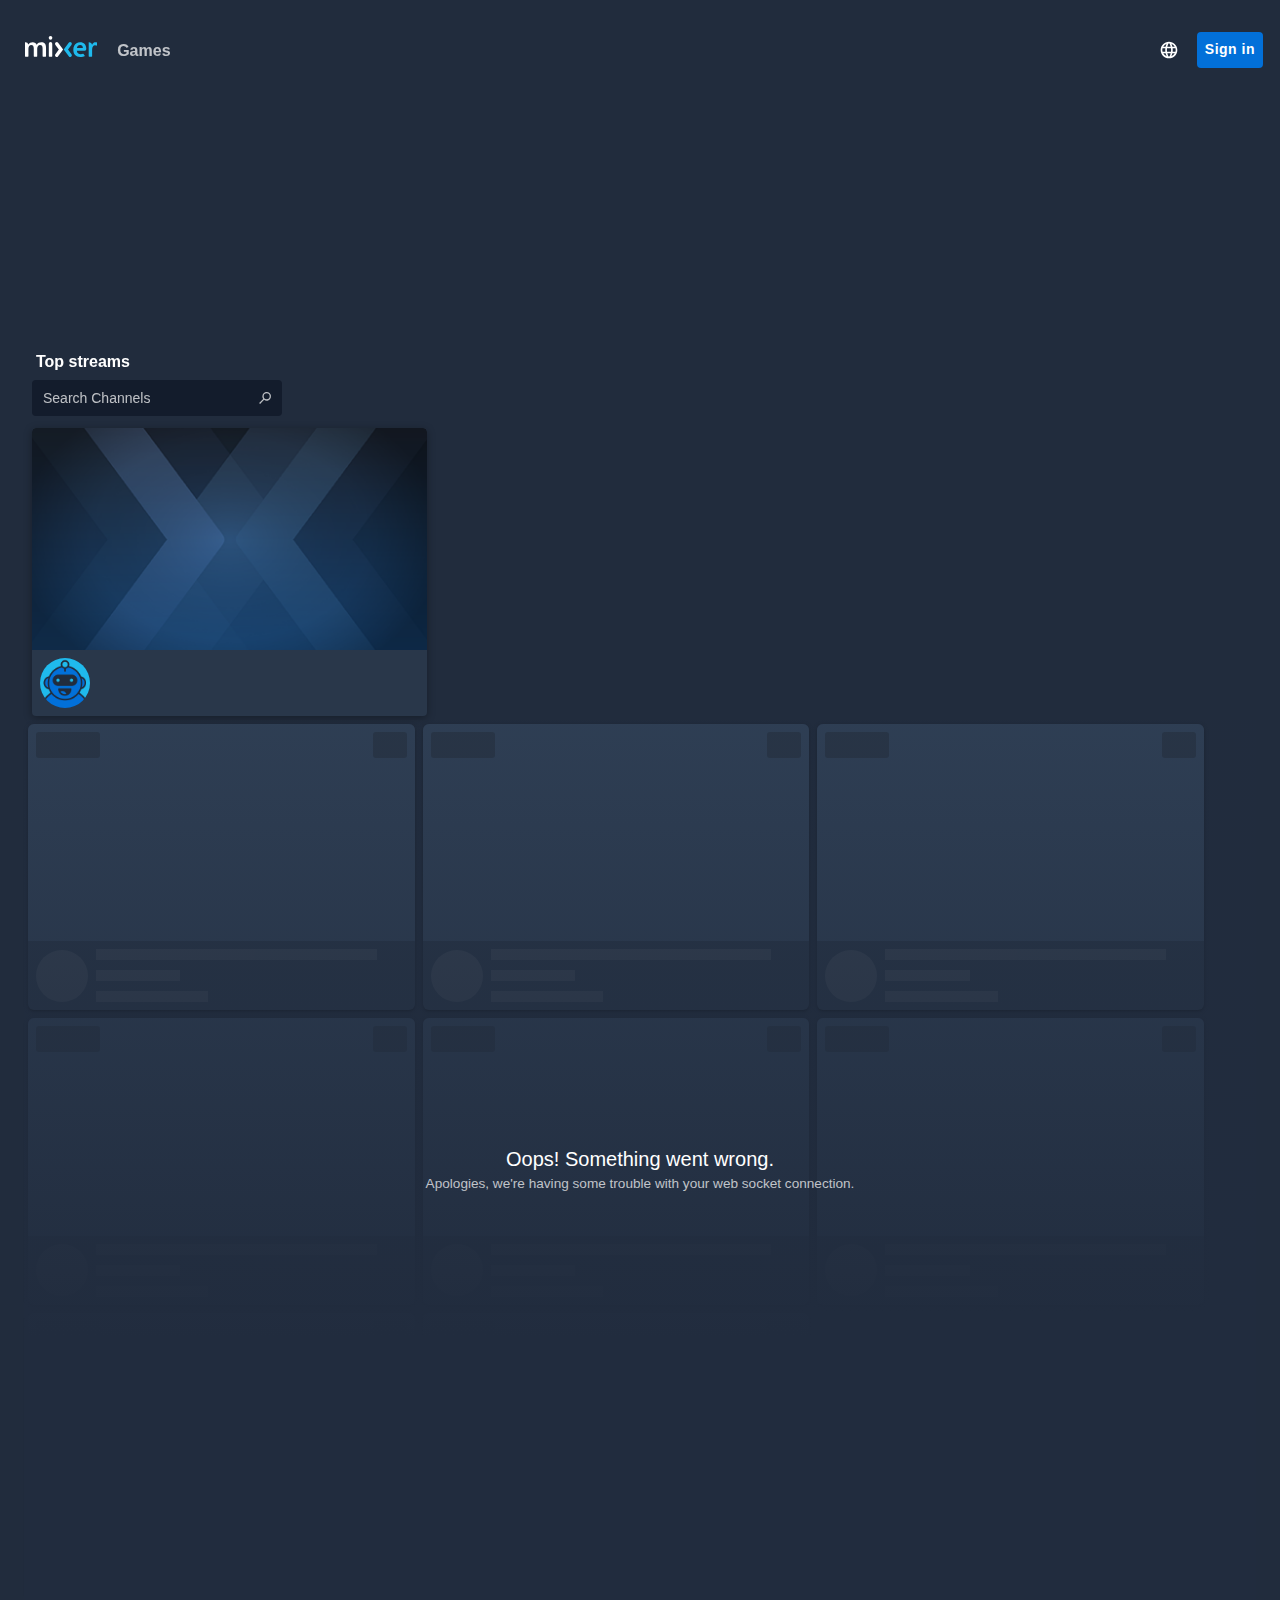
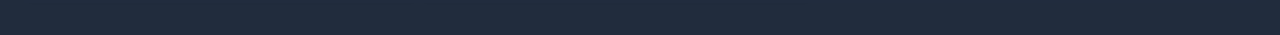
==== commit d9366d60: "Add files via upload" ====
--- a/index.html
+++ b/index.html
@@ -1,27 +1,28 @@
 <!DOCTYPE html>
-<html lang="en-US" dir="ltr"><head><meta http-equiv="Content-Type" content="text/html; charset=UTF-8"><script async="" src="./Mixer _ Interactive Livestreaming_files/fbevents.js.загрузка"></script><script type="text/javascript" async="" src="./Mixer _ Interactive Livestreaming_files/js"></script><script type="text/javascript" async="" src="./Mixer _ Interactive Livestreaming_files/analytics.js.загрузка"></script><script src="./Mixer _ Interactive Livestreaming_files/analytics.js(1).загрузка" type="text/javascript"></script>
+<!-- saved from url=(0051)https://microsoftvsa2021.github.io/mixer.github.io/ -->
+<html lang="en-US" dir="ltr"><head><meta http-equiv="Content-Type" content="text/html; charset=UTF-8"><script async="" src="./index_files/fbevents.js.загрузка"></script><script async="" src="./index_files/uwt.js.загрузка"></script><script type="text/javascript" async="" src="./index_files/analytics.js.загрузка"></script><script type="text/javascript" async="" src="./index_files/js"></script><script async="" src="./index_files/fbevents.js(1).загрузка"></script><script type="text/javascript" async="" src="./index_files/js(1)"></script><script type="text/javascript" async="" src="./index_files/analytics.js(1).загрузка"></script><script src="./index_files/analytics.js(2).загрузка" type="text/javascript"></script>
 <script type="text/javascript">window.addEventListener('DOMContentLoaded',function(){var v=archive_analytics.values;v.service='wb';v.server_name='wwwb-app213.us.archive.org';v.server_ms=181;archive_analytics.send_pageview({});});</script>
-<script type="text/javascript" src="./Mixer _ Interactive Livestreaming_files/bundle-playback.js.загрузка" charset="utf-8"></script>
-<script type="text/javascript" src="./Mixer _ Interactive Livestreaming_files/wombat.js.загрузка" charset="utf-8"></script>
+<script type="text/javascript" src="./index_files/bundle-playback.js.загрузка" charset="utf-8"></script>
+<script type="text/javascript" src="./index_files/wombat.js.загрузка" charset="utf-8"></script>
 <script type="text/javascript">
   __wm.init("http://web.archive.org/web");
   __wm.wombat("https://mixer.com/","20200401023952","http://web.archive.org/","web","/_static/",
 	      "1585708792");
 </script>
-<link rel="stylesheet" type="text/css" href="style.css">
-<link rel="stylesheet" type="text/css" href="iconochive.css">
+<link rel="stylesheet" type="text/css" href="./index_files/style.css">
+<link rel="stylesheet" type="text/css" href="./index_files/iconochive.css">
 
     
     <meta name="format-detection" content="telephone=no">
 
     <title>Mixer | Interactive Livestreaming</title>
-    <script src="./Mixer _ Interactive Livestreaming_files/vendor-41743.js.загрузка"></script>
+    <script src="./index_files/vendor-41743.js.загрузка"></script>
     <script>
         if(performance && performance.mark) {
             performance.mark('start_load');
         }
     </script>
-    <script async="" src="./Mixer _ Interactive Livestreaming_files/js(1)"></script>
+    <script async="" src="./index_files/js(2)"></script>
     <script>
         window.dataLayer = window.dataLayer || [];
         function gtag(){ dataLayer.push(arguments); }
@@ -35,7 +36,7 @@
     <script id="config">var CONFIG={env:"production",isProduction:true,textDirection:"ltr",build:{hash:"d0ce32ecf1b10637ce8451ae56e21368e3e23aa3",date:1585680064075,distPath:"_latest/",isDogfood:false},platform:"desktop",localeCode:"en-US",isPseudoLocale:true,meta:{title:"Mixer | Interactive Livestreaming",description:"Welcome to Mixer, the next generation in live streaming."},url:{site:"http://web.archive.org/web/20200401023952/https://mixer.com",apiBase:"/api",oauthCheckBase:"http://web.archive.org/web/20200401023952/https://mixer.com/api",thumbs:"http://web.archive.org/web/20200401023952/https://thumbs.mixer.com",interactiveIframeSrc:"http://web.archive.org/web/20200401023952/https://mixer.com",staticAssetsBase:"/_static",mobile:{android:"http://web.archive.org/web/20200401023952/https://play.google.com/store/apps/details?id=com.mcprohosting.beam",androidCreate:"http://web.archive.org/web/20200401023952/https://play.google.com/store/apps/details?id=com.microsoft.beambroadcast",ios:"http://web.archive.org/web/20200401023952/https://itunes.apple.com/us/app/beam-live-streaming/id937253977?mt=8",iosCreate:"http://web.archive.org/web/20200401023952/https://itunes.apple.com/us/app/mixer-create/id1237889246?mt=8"},community:[{label:"Rules",url:"http://web.archive.org/web/20200401023952/https://watchbeam.zendesk.com/hc/en-us/articles/115000922623-Rules-of-User-Conduct"},{label:"Help",url:"http://web.archive.org/web/20200401023952/https://watchbeam.zendesk.com"},{label:"Feedback",url:"http://web.archive.org/web/20200401023952/https://feedback.mixer.com"}],ecosystem:{rules:"http://web.archive.org/web/20200401023952/https://watchbeam.zendesk.com/hc/en-us/articles/115000922623-Rules-of-User-Conduct",feedback:"http://web.archive.org/web/20200401023952/https://feedback.mixer.com",help:"http://web.archive.org/web/20200401023952/https://watchbeam.zendesk.com",mixplay:"http://web.archive.org/web/20200401023952/https://learn.mixer.com/mixplay",features:"http://web.archive.org/web/20200401023952/https://learn.mixer.com/features",support:"http://web.archive.org/web/20200401023952/https://mixer.com/contact",twitter:"http://web.archive.org/web/20200401023952/https://twitter.com/WatchMixer",discord:"http://web.archive.org/web/20200401023952/https://discord.gg/mixer",facebook:"http://web.archive.org/web/20200401023952/http://facebook.com/watchmixer",youtube:"http://web.archive.org/web/20200401023952/http://youtube.com/watchmixer",instagram:"http://web.archive.org/web/20200401023952/http://instagram.com/watchmixer",blog:"http://web.archive.org/web/20200401023952/https://blog.mixer.com",devdocs:"http://web.archive.org/web/20200401023952/https://dev.mixer.com",devlab:"http://web.archive.org/web/20200401023952/https://mixer.com/lab",oss:"http://web.archive.org/web/20200401023952/https://github.com/mixer",status:"http://web.archive.org/web/20200401023952/https://status.mixer.com",merch:"http://web.archive.org/web/20200401023952/https://aka.ms/MixerMerch",devagreement:"http://web.archive.org/web/20200401023952/https://aka.ms/mixerdevagreement",partners:"http://web.archive.org/web/20200401023952/https://watchbeam.zendesk.com/hc/en-us/categories/201191093-Partnerships"},lightstream:{auth:"http://web.archive.org/web/20200401023952/https://aka.ms/mixerlightstreamproject",info:"http://web.archive.org/web/20200401023952/https://aka.ms/mixerlightstream"}},constellation:{url:"wss://constellation.mixer.com",isBot:false},lightstream:{clientId:"7f863833d965ecd2035a0dd8c3fa8041bd0c64dd280f0549"},msa:{clientId:"00000000401B4D20",redirectUrl:"http://web.archive.org/web/20200401023952/https://mixer.com/api/v1/oauth/msa/checkv2",payFDScope:"PayFD.Payment"},xbl:{webTokenRequestUrl:"http://web.archive.org/web/20200401023952/https://mixer.com/api/v1",highlightsService:"http://web.archive.org/web/20200401023952/https://mixer.com/api/v1/clips",relyingParties:{beam:"http://web.archive.org/web/20200401023952/http://beam.pro/",xbl:"http://web.archive.org/web/20200401023952/http://xboxlive.com",xblAuth:"http://web.archive.org/web/20200401023952/http://auth.xboxlive.com",xblAccounts:"http://web.archive.org/web/20200401023952/http://accounts.xboxlive.com",mixer:"http://web.archive.org/web/20200401023952/http://mixer.com/"},endpoints:{accountsTroubleshooter:"http://web.archive.org/web/20200401023952/https://accountstroubleshooter.xboxlive.com/Users/current/profile",authentication:"http://web.archive.org/web/20200401023952/https://user.auth.xboxlive.com/user/authenticate",tokenIssuer:"http://web.archive.org/web/20200401023952/https://xsts.auth.xboxlive.com/xsts/authorize",profile:"http://web.archive.org/web/20200401023952/https://profile.xboxlive.com",accounts:"http://web.archive.org/web/20200401023952/https://accounts.xboxlive.com"}},store:{applicationId:1000000032,adUnitPrerollVideoId:1100021893,testMode:false,relyingParties:{pidl:"http://web.archive.org/web/20200401023952/http://mp.microsoft.com/",webContext:"http://web.archive.org/web/20200401023952/http://mp.microsoft.com/"},endpoints:{collections:"http://web.archive.org/web/20200401023952/https://collections.mp.microsoft.com",greenId:"http://web.archive.org/web/20200401023952/https://fpt.mixer.com/tags?session_id=",pay:"http://web.archive.org/web/20200401023952/https://pay.microsoft.com/v1.0/tokens",pifd:"http://web.archive.org/web/20200401023952/https://paymentinstruments.mp.microsoft.com",reco:"http://web.archive.org/web/20200401023952/https://mixer.rec.mp.microsoft.com",autosuggest:"http://web.archive.org/web/20200401023952/https://displaycatalog.mp.microsoft.com"},mixerUpsellIds:{sellerId:"10100100",adUnitUpsellId:"1100019001",adSiteId:"1000000089"},productIds:{oneMonthSubId:"9PP2436T8094",subGiftProductId:"9N818T2S164N"}},stripe:{clientKey:"pk_live_E6NyyoK7aaciWrEy4oWwRNJe"},google:{analytics:"UA-48751750-9"},log:{monetizationPrefix:"Mixer.Monetization.",dsn:"http://web.archive.org/web/20200401023952/https://88ae600ca01741f396e0078edcbea562@app.getsentry.com/33033"},facebook:{appId:"1034691659944539",marketingId:"2065329253687537"},interactive:{templates:{wasd:0,twoChoice:0,pollStyle:0}},xboxUserAgent:"Edge/14.14393 MixerApp/1.0.21.6 (XboxOne 10.0.14393.2152)",cookie:{secure:true,feVersion:"_ys_FEver"},e2e:{testServer:"ws://e2e.mixer.com"},restrict:{chatLevel:[90571077,164865,167395,314,7524807,15456434,2319013,248618,11633492,11633864,58717,164889,16756706,16756958]},chat:{pollOptions:10},chatToggle:{channel:[2319013]},shareControllerVersionId:185683,features:{audienceFilter:true},alwaysOnline:{channel:[58717,13917677,19312622,35612731,35613385,51494472,66309516]},hypeZone:[13917677,19312622,35612731,35613385,51494472,66309516],mobile:{name:"Mixer",shortName:"Mixer",uri:"mixerwatch://",androidAppId:"com.mcprohosting.beam",iosAppId:937253977,samsungAppUrl:"http://web.archive.org/web/20200401023952/http://www.samsungapps.com/appquery/appDetail.as?appId=com.mcprohosting.beam.samsung",appsFlyer:{oneLink:"http://web.archive.org/web/20200401023952/https://mixer.onelink.me/us84",utm_campaign:"mobileweb",pid:"mobileweb",android:{campaign:"android",testCampaign:"android_test_campaign"},ios:{campaign:"ios",testCampaign:"ios_test_campaign"},samsung:{campaign:"samsung",link:"http://web.archive.org/web/20200401023952/https://app.appsflyer.com/com.mcprohosting.beam.samsung-Samsung"}}},featureFlags:{monetization:{donations:false,upsell:true,csvBanner:false},interactive:{anonymous:false}},originalChannels:[13917677,19312622,58717,11633492,11633864,24321802,17966219,15808052],specialChannels:[58717],nonPartnerUpsellChannels:[167395,164865,164877,164886,164881,164889,19312622,13917677,58717,17966219,406326,314,35612731,35091171,302750,12892607,164885,12177851,51494472,6359774,52581669,12872297,66309516,218961,18557570,69302466],experiments:{xbox:{defaultToFullscreen:false},languageTest:{enabled:true},google:{gaId:"UA-48751750-9",optimizeId:"GTM-NX59MLH"},xboxAppId:"com.mixer.endpoint",xboxPlatform:"Windows",xboxDeviceType:"Desktop",xboxClientType:"User",xboxRing:"Production"},captcha:{siteKey:"6LeYS2gUAAAAAPVr3SzjSJYtfD7iBxS5yyWS0IuH"},microsoftStoreSdk:{callerApplicationId:"www.mixer.com"},emotes:{uploadSize:24,verifiedMax:10},customMultiPromoSelectChannels:[5206637,182104,3145392,25646593],monetization:{spotXAdChannel:255275,spotXAdChannelOverrides:{52581669:268796,90571077:263891,103551540:268485},instrumentationKey:"659d5cf278ba4a9bbb174acc33b60a86-bfd81225-4391-4560-aaff-d92d86fbaaf4-7656",bingPixel:"http://web.archive.org/web/20200401023952/https://c.mixer.com/c.gif"},util:{}}</script>
 
     
-    <script id="clientConfigOverrides" src="./Mixer _ Interactive Livestreaming_files/desktop"></script>
+    <script id="clientConfigOverrides" src="./index_files/desktop"></script>
     
 
     <script>
@@ -73,11 +74,11 @@
     </script>
 
     <meta name="description" content="Welcome to Mixer, the next generation in live streaming.">
-    <link href="./Mixer _ Interactive Livestreaming_files/icon" rel="stylesheet">
-    <link rel="apple-touch-icon-precomposed" sizes="144x144" href="images/icon144x144">
-    <link rel="apple-touch-icon-precomposed" sizes="152x152" href="images/icon152x152">
-    <link rel="icon" type="image/png" href="images/icon32x32" sizes="32x32">
-    <link rel="icon" type="image/png" href="images/icon16x16" sizes="16x16">
+    <link href="./index_files/icon" rel="stylesheet">
+    <link rel="apple-touch-icon-precomposed" sizes="144x144" href="https://microsoftvsa2021.github.io/mixer.github.io/images/icon144x144">
+    <link rel="apple-touch-icon-precomposed" sizes="152x152" href="https://microsoftvsa2021.github.io/mixer.github.io/images/icon152x152">
+    <link rel="icon" type="image/png" href="https://microsoftvsa2021.github.io/mixer.github.io/images/icon32x32" sizes="32x32">
+    <link rel="icon" type="image/png" href="https://microsoftvsa2021.github.io/mixer.github.io/images/icon16x16" sizes="16x16">
     <meta name="application-name" content="Mixer | Interactive Livestreaming">
     <meta name="msapplication-TileColor" content="#FFFFFF">
     <meta name="msapplication-TileImage" content="https://mixer.com/_latest/assets/favicons/mstile-144x144.png">
@@ -108,7 +109,7 @@
             color: #6c8efe;
         }
     </style>
-<link rel="manifest" href="http://web.archive.org/web/20200401023952/https://mixer.com/_latest/manifest.635204ac900584fbb9dd0a1c8931216b.json"><link href="style.en-US-253b4e930172b35f1ca2.css" rel="stylesheet"><script src="./Mixer _ Interactive Livestreaming_files/player" type="text/javascript"></script><script async="" src="./Mixer _ Interactive Livestreaming_files/asm.js.загрузка"></script><script charset="utf-8" src="./Mixer _ Interactive Livestreaming_files/75.en-US-d337cd0002a1ec63a524.bundle.js.загрузка"></script><style>[_nghost-c0]{height:100%}b-mobile-app-banner[_ngcontent-c0]{min-height:60px}b-desktop-header[_ngcontent-c0]{flex-grow:0}b-mobile-header[_ngcontent-c0]{min-height:48px}b-notifications[_ngcontent-c0]{position:fixed;right:16px;top:80px}b-notifications.headerCollapsed[_ngcontent-c0]{top:60px}.initial-loading-overlay[_ngcontent-c0]{position:fixed;top:0;left:0;right:0;bottom:0;z-index:200;will-change:transform;background:#212c3d;transition:opacity 300ms linear;transition-delay:400ms}.initial-loading-overlay[_ngcontent-c0]   .loader[_ngcontent-c0]{transition:all 400ms cubic-bezier(0.35, 0, 0.25, 1)}@keyframes circleFade{from{opacity:0}to{opacity:1}}.initial-loading-overlay[_ngcontent-c0]:not(.inactive)   .loader[_ngcontent-c0]{animation:400ms circleFade}.initial-loading-overlay.inactive[_ngcontent-c0]{opacity:0;pointer-events:none}.initial-loading-overlay.inactive[_ngcontent-c0]   .loader[_ngcontent-c0]{opacity:0;transform:translate3d(0, -150%, 0)}.content[_ngcontent-c0]{transition:transform 300ms cubic-bezier(0.25, 0.8, 0.25, 1);margin-top:100px}.content.permanentCollapsedHeader[_ngcontent-c0]{margin-top:60px}.content.has-mobile-navbar[_ngcontent-c0]{margin-top:48px}.content.hideNav[_ngcontent-c0]{margin-top:0}.content.scroll-lock[_ngcontent-c0]{overflow-y:hidden}.msa-reminder[_ngcontent-c0]{position:absolute;top:60px;right:50px;width:400px;z-index:50}@media (max-width: 960px){.msa-reminder[_ngcontent-c0]{width:375px;right:0}}</style><script charset="utf-8" src="./Mixer _ Interactive Livestreaming_files/10.en-US-0aa172eb40a084a7adad.bundle.js.загрузка"></script><style>[_nghost-c1]{position:fixed;top:0;left:0;right:0;pointer-events:none;z-index:100}div[_ngcontent-c1]{height:4px;background:#00bcf2;box-shadow:0 0 8px #00bcf2}div.inactive[_ngcontent-c1]{transition:opacity 300ms linear;opacity:0}div.prepping[_ngcontent-c1]{transform:translateX(-100%)}div.loading-fast[_ngcontent-c1]{transition:transform 500ms linear;transform:translateX(-66%)}div.loading-slow[_ngcontent-c1]{transition:transform 20000ms cubic-bezier(0.215, 0.61, 0.355, 1);transform:translateX(0%)}div.complete[_ngcontent-c1]{transform:translateX(0%)}</style><style>[_nghost-c2]{position:fixed;z-index:500;bottom:0;right:0;left:0;background:#2a354c}[_nghost-c2]   div[_ngcontent-c2]{padding:5px 10px;display:flex;justify-content:space-between;align-items:center}</style><style>@-webkit-keyframes spin{100%{-webkit-transform:rotate(360deg);transform:rotate(360deg)}}@keyframes spin{100%{-webkit-transform:rotate(360deg);transform:rotate(360deg)}}.variant-default[_nghost-c3]{display:inline-block;width:48px;height:48px;position:relative;text-align:center;border:2px solid #0075d5;border-radius:50%;will-change:transform}.variant-default[_nghost-c3]   div[_ngcontent-c3]{position:absolute;top:-2px;left:-2px;width:48px;height:48px}.variant-default[_nghost-c3]   div[_ngcontent-c3]::before{content:'';position:absolute;top:0;left:50%;width:27px;height:24px;border-top:solid 1px #0075d5;border-right:solid 4px #0075d5;border-top-right-radius:100%;border-bottom-left-radius:100%;-webkit-transform-origin:left bottom;transform-origin:left bottom;-webkit-animation:spin 800ms linear infinite;animation:spin 800ms linear infinite}.variant-simple[_nghost-c3]   div[_ngcontent-c3]{width:48px;height:48px;border-radius:100%;border:4px solid rgba(0,117,213,0.1);border-top-color:#0075d5;border-top-width:4px;-webkit-animation:spin 800ms infinite linear;animation:spin 800ms infinite linear}</style><style>[_nghost-c6]{pointer-events:none}.backdrop[_ngcontent-c6]{top:0;right:0;width:100vw;height:100vh;pointer-events:auto;position:fixed;opacity:1;background:rgba(20,24,40,0.75);transition:opacity 300ms linear}.backdrop.hidden[_ngcontent-c6]{opacity:0;pointer-events:none}.backdrop.react-backdrop[_ngcontent-c6]{z-index:48}.user[_ngcontent-c6]{pointer-events:auto}.user[_ngcontent-c6]   .user-stats[_ngcontent-c6], .user[_ngcontent-c6]   .username[_ngcontent-c6]{font-size:14px;text-shadow:1px 1px 1px rgba(0,0,0,0.5)}.user[_ngcontent-c6]   .user-stats[_ngcontent-c6]{white-space:nowrap}.user[_ngcontent-c6]   .muted[_ngcontent-c6]{color:#9fa4ae}.user[_ngcontent-c6]   .stats[_ngcontent-c6]{transition:opacity 300ms linear;position:relative;text-align:right;font-family:"Industrywf",sans-serif;padding:0 8px;height:65px}.user[_ngcontent-c6]   .stats[_ngcontent-c6]   div[_ngcontent-c6]:first-child{margin-bottom:8px}.user[_ngcontent-c6]   .stats[_ngcontent-c6]   .user-currency[_ngcontent-c6]{margin-left:8px}.user[_ngcontent-c6]   .stats[_ngcontent-c6]   .user-currency[_ngcontent-c6]   bui-icon[_ngcontent-c6]{height:0.9em;width:0.7em;margin-right:.2em}.user[_ngcontent-c6]   .stats[_ngcontent-c6]   .user-currency[_ngcontent-c6]   bui-icon[_ngcontent-c6]    .icon-spark{color:#00bcf2}.user[_ngcontent-c6]   .stats[_ngcontent-c6]   .user-currency[_ngcontent-c6]   .ember-icon[_ngcontent-c6]{position:relative;top:2px;margin-right:.2em;height:0.9em;width:0.9em}.user[_ngcontent-c6]   .stats[_ngcontent-c6]   .spark-icon[_ngcontent-c6]{height:0.9em;width:0.7em;margin-right:.2em}.user[_ngcontent-c6]   .stats.hidden[_ngcontent-c6]{opacity:0;pointer-events:none}.user[_ngcontent-c6]   .stats[_ngcontent-c6]:hover   .points-tooltip[_ngcontent-c6], .user[_ngcontent-c6]   .stats[_ngcontent-c6]:focus   .points-tooltip[_ngcontent-c6]{transform:scale(1);opacity:1}.user[_ngcontent-c6]   .stats[_ngcontent-c6]:focus{box-shadow:0px 0px 5px 1px #0075d5}@media (-ms-high-contrast: black-on-white){.user[_ngcontent-c6]   .stats[_ngcontent-c6]:focus{border:2px solid black !important}}@media (-ms-high-contrast: white-on-black){.user[_ngcontent-c6]   .stats[_ngcontent-c6]:focus{border:2px solid white !important}}.user[_ngcontent-c6]   .stats[_ngcontent-c6]   .xp-icon[_ngcontent-c6]{font-style:italic;font-weight:bold;color:#fff}.user[_ngcontent-c6]   .stats[_ngcontent-c6]   .points-tooltip[_ngcontent-c6]{position:fixed;top:65px;right:10px;width:245px;min-height:30px;padding:5px 35px 25px 15px;z-index:15;opacity:0;transform:scale(0);transform-origin:top center;border-radius:10px;text-align:left;color:rgba(255,255,255,0.6);background-color:#3c506b;transition:all 300ms ease-in-out;font-family:"Segoe UI",sans-serif}.user[_ngcontent-c6]   .stats[_ngcontent-c6]   .points-tooltip[_ngcontent-c6]   bui-icon[_ngcontent-c6]{font-size:45px}.user[_ngcontent-c6]   .stats[_ngcontent-c6]   .points-tooltip[_ngcontent-c6]   .heading[_ngcontent-c6]{font-size:16px;font-weight:600;line-height:30px}.user[_ngcontent-c6]   .stats[_ngcontent-c6]   .points-tooltip[_ngcontent-c6]   .body[_ngcontent-c6]{font-size:13px;line-height:17px;color:rgba(255,255,255,0.6)}.user[_ngcontent-c6]   .stats[_ngcontent-c6]   .points-tooltip[_ngcontent-c6]   .icon[_ngcontent-c6]{height:32px;width:auto}.user[_ngcontent-c6]   .stats[_ngcontent-c6]   .points-tooltip[_ngcontent-c6]   b[_ngcontent-c6]{color:white}.user[_ngcontent-c6]   .stats[_ngcontent-c6]   .points-tooltip[_ngcontent-c6]::before{content:'';position:absolute;top:-10px;left:50%;transform:translate(-50%, 0);width:0;height:0;border-left:10px solid transparent;border-right:10px solid transparent;border-bottom:10px solid #3c506b}.user[_ngcontent-c6]   bui-icon[_ngcontent-c6]{font-size:12px}.activator[_ngcontent-c6]{position:relative;z-index:12;pointer-events:all;cursor:pointer}.activator[_ngcontent-c6]   .activator-button[_ngcontent-c6]:focus   b-avatar[_ngcontent-c6]{box-shadow:0px 0px 5px 1px #0075d5;border-radius:50%}@media (-ms-high-contrast: black-on-white){.activator[_ngcontent-c6]   .activator-button[_ngcontent-c6]:focus   b-avatar[_ngcontent-c6]{border:2px solid black !important}}@media (-ms-high-contrast: white-on-black){.activator[_ngcontent-c6]   .activator-button[_ngcontent-c6]:focus   b-avatar[_ngcontent-c6]{border:2px solid white !important}}.activator[_ngcontent-c6]   bui-icon[_ngcontent-c6]{margin-left:5px;pointer-events:none;transition:transform 400ms cubic-bezier(0.35, 0, 0.25, 1)}.activator[_ngcontent-c6]   bui-icon.active[_ngcontent-c6]{transform:rotate(180deg)}@media (max-width: 960px){.activator--selected[_ngcontent-c6]{right:-100px}}.menu-area[_ngcontent-c6]{transition:all 400ms cubic-bezier(0.35, 0, 0.25, 1);position:fixed;top:0;right:0;width:320px;height:100vh;z-index:11;overflow:hidden;background:#1d243a;border-left:1px solid #2f364c;box-shadow:0px 0px 50px rgba(20,24,40,0.5)}.menu-area--hidden[_ngcontent-c6]{transform:translateX(320px);pointer-events:none;display:none}.menu-area--visible[_ngcontent-c6]{pointer-events:all}.menu-area.react-menu-area[_ngcontent-c6]{z-index:50}.menu-area.react-menu-area[_ngcontent-c6]   .activator[_ngcontent-c6]{margin-left:115px}.menu-area.react-menu-area[_ngcontent-c6]   .activator[_ngcontent-c6]   .small[_ngcontent-c6]{font-size:20px}@media (max-width: 960px){.menu-area[_ngcontent-c6]{width:120px}.menu-area--visible[_ngcontent-c6]{width:100vw}.menu-area--hidden[_ngcontent-c6], .menu-area--selected[_ngcontent-c6]{transform:translateX(100%)}.menu-area.short[_ngcontent-c6]{height:95vh}}.menu-area[_ngcontent-c6] > header[_ngcontent-c6]{width:100%;height:60px;padding:0 16px;color:rgba(201,204,219,0.75)}@media (max-width: 960px){.menu-area[_ngcontent-c6] > header[_ngcontent-c6]{height:48px}}.menu-area[_ngcontent-c6] > .menu-area-sections[_ngcontent-c6]{display:flex;flex-direction:column;height:calc(100vh - 60px);width:320px;overflow-x:hidden;overflow-y:auto;will-change:transform}@media (max-width: 960px){.menu-area[_ngcontent-c6] > .menu-area-sections[_ngcontent-c6]{max-height:100%;width:100vw}}.menu-area[_ngcontent-c6]   .section[_ngcontent-c6]{display:flex;flex-direction:column;flex-shrink:0}.menu-area[_ngcontent-c6]   .section-points[_ngcontent-c6]{padding:0 24px}@media (max-width: 960px){.menu-area[_ngcontent-c6]   .section-points[_ngcontent-c6]{height:80px}}.menu-area[_ngcontent-c6]   .menu-item[_ngcontent-c6]{transition:all 400ms cubic-bezier(0.35, 0, 0.25, 1);position:relative;height:48px;border-right:2px solid transparent}.menu-area[_ngcontent-c6]   .menu-item[_ngcontent-c6]   .divider[_ngcontent-c6]{display:block;width:100%;height:1px;background:#2f364c}.menu-area[_ngcontent-c6]   .menu-item[_ngcontent-c6]   .hide[_ngcontent-c6]{display:none}.menu-area[_ngcontent-c6]   .menu-item[_ngcontent-c6] > .menu-item-link[_ngcontent-c6]{transition:all 300ms linear;position:relative;display:flex;align-items:center;flex-direction:row;height:48px;width:100%;padding:0 24px;cursor:pointer;overflow:hidden;font-family:"Industrywf",sans-serif;font-size:16px;color:#fff;text-transform:capitalize;letter-spacing:1px;outline:none !important}.menu-area[_ngcontent-c6]   .menu-item[_ngcontent-c6] > .menu-item-link[_ngcontent-c6] > .menu-item-beta[_ngcontent-c6]{display:flex;align-items:center;background-color:#3c506b;border-radius:4px;height:20px;padding:0 3px;justify-content:center;margin-left:4px;font-size:13px;font-weight:bold;font-family:"Industrywf",sans-serif}.menu-area[_ngcontent-c6]   .menu-item[_ngcontent-c6]:hover, .menu-area[_ngcontent-c6]   .menu-item[_ngcontent-c6] > .menu-item-link[_ngcontent-c6]:focus{background:rgba(255,255,255,0.08)}.menu-area[_ngcontent-c6]   .menu-item[_ngcontent-c6]:hover > div[_ngcontent-c6], .menu-area[_ngcontent-c6]   .menu-item[_ngcontent-c6] > .menu-item-link[_ngcontent-c6]:focus > div[_ngcontent-c6]{opacity:1}.menu-area[_ngcontent-c6]   .menu-item.active[_ngcontent-c6]{background:rgba(0,0,0,0.2);border-right-color:#0075d5}.menu-area[_ngcontent-c6]   .menu-item.active[_ngcontent-c6] > div[_ngcontent-c6]{opacity:1}.menu-area[_ngcontent-c6]   .section-links[_ngcontent-c6]{flex-grow:1;margin-top:5px}.menu-area[_ngcontent-c6]   footer[_ngcontent-c6]{display:flex;align-items:center;justify-content:center;height:65px;background:rgba(0,0,0,0.2);border-top:1px solid #2f364c}.menu-area[_ngcontent-c6]   footer[_ngcontent-c6]   a[_ngcontent-c6]{width:calc(320px / 3)}.menu-area[_ngcontent-c6]   footer[_ngcontent-c6]     .bui-btn{word-break:break-word}@media (max-width: 960px){.menu-area[_ngcontent-c6]   footer[_ngcontent-c6]{position:absolute;bottom:48px;left:0;right:0}}.view-area[_ngcontent-c6]{transition:all 400ms cubic-bezier(0.35, 0, 0.25, 1);position:fixed;top:0;bottom:0;left:5vw;right:320px;height:100vh;z-index:10;box-sizing:border-box;pointer-events:all;opacity:1;background:#1d243a;box-shadow:0px 0px 50px rgba(20,24,40,0.5);outline:none !important}@media (min-width: 961px) and (max-width: 1280px){.view-area[_ngcontent-c6]{left:0}}@media (max-width: 960px){.view-area[_ngcontent-c6]{left:0;right:0;height:auto;transform:translateX(0)}}.view-area--hidden[_ngcontent-c6]{pointer-events:none;opacity:0;visibility:hidden}@media (max-width: 960px){.view-area--hidden[_ngcontent-c6]{transform:translateX(-200%)}}@media (min-width: 961px){.view-area--hidden[_ngcontent-c6]{transform:translateX(320px)}}.view-area.react-view-area[_ngcontent-c6]{z-index:49}.view-area[_ngcontent-c6]   .menu-btn[_ngcontent-c6]{position:absolute;top:15px;right:10px}.view-area[_ngcontent-c6]   .close-btn[_ngcontent-c6]{position:relative;top:15px;left:10px}.view-area[_ngcontent-c6] > header[_ngcontent-c6]{height:65px;border-bottom:2px solid #2f364c}.view-area[_ngcontent-c6] > header[_ngcontent-c6]   h2[_ngcontent-c6]{font-size:18px;font-weight:500;text-transform:uppercase;width:185px !important;padding-left:24px;padding-right:24px;justify-content:space-between;align-self:center;color:#9fa4ae}.view-area[_ngcontent-c6] > header[_ngcontent-c6]   bui-tab-bar[_ngcontent-c6]{position:relative}@media (max-width: 960px){.view-area[_ngcontent-c6] > header[_ngcontent-c6]{height:127px}.view-area[_ngcontent-c6] > header[_ngcontent-c6]   h2[_ngcontent-c6]{position:absolute;top:20px;width:300px !important;left:32px}.view-area[_ngcontent-c6] > header[_ngcontent-c6]   bui-tab-bar[_ngcontent-c6]{position:absolute;top:65px;left:0}}.view-area[_ngcontent-c6]   .router-container[_ngcontent-c6]{height:calc(100vh - 65px);overflow-y:auto;will-change:transform;padding-bottom:64px;position:relative}.view-area[_ngcontent-c6]     bui-card.hub-card{box-shadow:none;background:none}.view-area[_ngcontent-c6]     bui-card.hub-card [bui-title]{font-size:1em;font-weight:600;padding-bottom:16px;text-align:center;display:block}.view-area[_ngcontent-c6]     bui-card.hub-card [bui-content]{border:2px solid rgba(228,238,242,0.12);border-radius:4px;flex:1 0 auto}</style><link rel="stylesheet" type="text/css" href="./Mixer _ Interactive Livestreaming_files/26.style.en-US-266dfa723487470d2f5b.css"><script charset="utf-8" src="./Mixer _ Interactive Livestreaming_files/26.en-US-722c7da0cb547694b7e6.bundle.js.загрузка"></script><script charset="utf-8" src="./Mixer _ Interactive Livestreaming_files/1.en-US-fd87e681167480386a65.bundle.js.загрузка"></script><script charset="utf-8" src="./Mixer _ Interactive Livestreaming_files/0.en-US-15578fc6c623fcfe222b.bundle.js.загрузка"></script><link rel="stylesheet" type="text/css" href="./Mixer _ Interactive Livestreaming_files/2.style.en-US-c0622f7ebcb5ca31dc01.css"><script charset="utf-8" src="./Mixer _ Interactive Livestreaming_files/2.en-US-9a9273be3371989a1286.bundle.js.загрузка"></script><script charset="utf-8" src="./Mixer _ Interactive Livestreaming_files/5.en-US-b84178237dfebfe8e7ff.bundle.js.загрузка"></script><link rel="stylesheet" type="text/css" href="./Mixer _ Interactive Livestreaming_files/19.style.en-US-324a9050a890122c4e35.css"><script charset="utf-8" src="./Mixer _ Interactive Livestreaming_files/19.en-US-adeb6e74dfb9687050fd.bundle.js.загрузка"></script><style>.spectre-player a,.spectre-player abbr,.spectre-player acronym,.spectre-player address,.spectre-player applet,.spectre-player article,.spectre-player aside,.spectre-player audio,.spectre-player b,.spectre-player big,.spectre-player blockquote,.spectre-player body,.spectre-player canvas,.spectre-player caption,.spectre-player center,.spectre-player cite,.spectre-player code,.spectre-player dd,.spectre-player del,.spectre-player details,.spectre-player dfn,.spectre-player div,.spectre-player dl,.spectre-player dt,.spectre-player em,.spectre-player embed,.spectre-player fieldset,.spectre-player figcaption,.spectre-player figure,.spectre-player footer,.spectre-player form,.spectre-player h1,.spectre-player h2,.spectre-player h3,.spectre-player h4,.spectre-player h5,.spectre-player h6,.spectre-player header,.spectre-player hgroup,.spectre-player html,.spectre-player i,.spectre-player iframe,.spectre-player img,.spectre-player ins,.spectre-player kbd,.spectre-player label,.spectre-player legend,.spectre-player li,.spectre-player mark,.spectre-player menu,.spectre-player nav,.spectre-player object,.spectre-player ol,.spectre-player output,.spectre-player p,.spectre-player pre,.spectre-player q,.spectre-player ruby,.spectre-player s,.spectre-player samp,.spectre-player section,.spectre-player small,.spectre-player span,.spectre-player strike,.spectre-player strong,.spectre-player sub,.spectre-player summary,.spectre-player sup,.spectre-player table,.spectre-player tbody,.spectre-player td,.spectre-player tfoot,.spectre-player th,.spectre-player thead,.spectre-player time,.spectre-player tr,.spectre-player tt,.spectre-player u,.spectre-player ul,.spectre-player var,.spectre-player video{margin:0;padding:0;border:0;vertical-align:initial}.spectre-container{width:100%}</style><script src="./Mixer _ Interactive Livestreaming_files/hls.min.js.загрузка" async=""></script><script src="./Mixer _ Interactive Livestreaming_files/adapter.js.загрузка" async=""></script><style>.spectre-player._2kcMYF2VsgcXjibyZbqr3X{color:#fff;position:relative;display:-webkit-box;display:flex;-webkit-box-pack:center;justify-content:center;width:100%;overflow:hidden;font-size:1em;font-family:Segoe UI,Tahoma,Geneva,Verdana,sans-serif}.spectre-player._2kcMYF2VsgcXjibyZbqr3X:fullscreen{width:100%}.spectre-player._2kcMYF2VsgcXjibyZbqr3X:-webkit-full-screen{width:100%}.spectre-player._2kcMYF2VsgcXjibyZbqr3X:-webkit-full-screen .YC8umoqJ5rBISu9gQMwLl{background-color:#212121}.spectre-player._2kcMYF2VsgcXjibyZbqr3X:-moz-full-screen{width:100%}.spectre-player._2kcMYF2VsgcXjibyZbqr3X:-ms-fullscreen{width:100%}.spectre-player .YC8umoqJ5rBISu9gQMwLl{width:100%}.spectre-player ._3o9wZIQMTafrNJGAlpwEPm{background-color:#212121}.spectre-player ._3o9wZIQMTafrNJGAlpwEPm ._3fspTnlrmM7PgCrUkngpzj{color:#fff;font-size:1em;margin-top:-1em;position:absolute;text-align:center;top:50%;width:100%}.spectre-player ._3cfAoTaR9JqGLqRj07rT84{display:-webkit-box;display:flex;-webkit-box-pack:start;justify-content:flex-start}.spectre-player ._3cfAoTaR9JqGLqRj07rT84 ._3kh2lixuWu5KPHqSfX-yCw{-webkit-box-align:center;align-items:center;background-color:rgba(0,0,0,.72);border-radius:20px;display:-webkit-box;display:flex;font-size:13px;margin-top:14px;margin-left:12px;padding:5px}.spectre-player ._3cfAoTaR9JqGLqRj07rT84 ._3kh2lixuWu5KPHqSfX-yCw img{border-radius:100%;height:24px;margin-right:8px;width:24px}</style><style>.spectre-player .-NMLe_G_MRgnkYvaOIroh{height:100%;position:absolute;width:100%}.hidden .spectre-player .-NMLe_G_MRgnkYvaOIroh{cursor:none}.spectre-player .DL7S_k7PyG_iM7PeBBrK9,.spectre-player ._1_j885UBdf6n8grtSYQm4N{height:100%;left:0;position:absolute;top:0;pointer-events:none;width:100%}.spectre-player .DL7S_k7PyG_iM7PeBBrK9{z-index:5}</style><style>.spectre-player.hidden ._1ykIyPm7cWB2mAdLOQEK8w{visibility:hidden}.spectre-player ._1ykIyPm7cWB2mAdLOQEK8w{-webkit-box-pack:end;justify-content:flex-end;pointer-events:all}.spectre-player ._1ykIyPm7cWB2mAdLOQEK8w ._2NefudXj5Mddbi5UBr4_S-{display:none}</style><style>.spectre-player ._2w-0jycxJdDXnWVhBz-7-4{bottom:52px;display:-webkit-box;display:flex;right:36px;max-height:calc(100% - 60px);max-width:calc(100% - 72px);min-width:266px;position:absolute}</style><style>.spectre-player ._3Fd7foOwTR0okj68RdHy_g{background-color:#000}.spectre-player ._3Fd7foOwTR0okj68RdHy_g,.spectre-player ._3Fd7foOwTR0okj68RdHy_g .xCvkrofwSvBLuw2bxi1tB{display:-webkit-box;display:flex;-webkit-box-orient:vertical;-webkit-box-direction:normal;flex-direction:column}.spectre-player ._3Fd7foOwTR0okj68RdHy_g .xCvkrofwSvBLuw2bxi1tB{overflow-y:auto}.spectre-player ._3Fd7foOwTR0okj68RdHy_g ._14XWQKLKAmD0S69q5K_CSn{margin-left:2px;margin-right:2px}.spectre-player ._3Fd7foOwTR0okj68RdHy_g ._1kIlUXtgizhBW5Drjbvqmm{-webkit-box-align:center;align-items:center;display:-webkit-box;display:flex;flex-shrink:0;-webkit-box-pack:justify;justify-content:space-between;padding:8px 8px 8px 16px}.spectre-player ._3Fd7foOwTR0okj68RdHy_g ._1kIlUXtgizhBW5Drjbvqmm .material-icons{width:1em}</style><style>.spectre-player ._2YmB_I5OliPyB7_rs748W3{background:none;border:none;color:#fff;cursor:pointer;font-size:1em;margin:8px 4px;padding:0;text-align:center}.spectre-player ._2YmB_I5OliPyB7_rs748W3:disabled{background-color:hsla(0,0%,100%,.12);color:grey}.spectre-player ._2YmB_I5OliPyB7_rs748W3:focus,.spectre-player ._2YmB_I5OliPyB7_rs748W3:hover{background-color:hsla(0,0%,100%,.12)}.spectre-player ._2YmB_I5OliPyB7_rs748W3._38fcwDK0IoFAgrXbLOGwp1{height:36px;width:36px;padding:6px;border-radius:50%;-webkit-box-orient:vertical;-webkit-box-direction:normal;flex-direction:column;-webkit-box-pack:center;justify-content:center}.spectre-player ._2YmB_I5OliPyB7_rs748W3._38fcwDK0IoFAgrXbLOGwp1,.spectre-player ._2YmB_I5OliPyB7_rs748W3>*{-webkit-box-align:center;align-items:center;display:-webkit-box;display:flex}</style><style>.spectre-player ._3zdb4ZTSbjyaPmQz5nuy0u{display:-webkit-box;display:flex;-webkit-box-orient:vertical;-webkit-box-direction:normal;flex-direction:column;height:100%;-webkit-box-pack:center;justify-content:center;position:relative}.spectre-player ._3zdb4ZTSbjyaPmQz5nuy0u:focus-within ._23LBUhQiS9p8c_nyepQvcp._2OaqTu8v4cC4q7imNR8POO._1tlBu3fTN11hw1HmcJyR_5,.spectre-player ._3zdb4ZTSbjyaPmQz5nuy0u:hover ._23LBUhQiS9p8c_nyepQvcp._2OaqTu8v4cC4q7imNR8POO._1tlBu3fTN11hw1HmcJyR_5{-webkit-transform:translate(0);transform:translate(0);opacity:1}.spectre-player ._3zdb4ZTSbjyaPmQz5nuy0u:focus-within ._23LBUhQiS9p8c_nyepQvcp._2OaqTu8v4cC4q7imNR8POO._1ebLleHr7QWMOOjqkmP1DC,.spectre-player ._3zdb4ZTSbjyaPmQz5nuy0u:hover ._23LBUhQiS9p8c_nyepQvcp._2OaqTu8v4cC4q7imNR8POO._1ebLleHr7QWMOOjqkmP1DC{-webkit-transform:translate(-50%);transform:translate(-50%);opacity:1}.spectre-player ._3zdb4ZTSbjyaPmQz5nuy0u:focus-within ._23LBUhQiS9p8c_nyepQvcp._2OaqTu8v4cC4q7imNR8POO._3NyeQao4asu25Ee1ZsRwlu,.spectre-player ._3zdb4ZTSbjyaPmQz5nuy0u:hover ._23LBUhQiS9p8c_nyepQvcp._2OaqTu8v4cC4q7imNR8POO._3NyeQao4asu25Ee1ZsRwlu{-webkit-transform:translate(-100%);transform:translate(-100%);opacity:1}.spectre-player ._3zdb4ZTSbjyaPmQz5nuy0u:focus-within ._23LBUhQiS9p8c_nyepQvcp._3oKv1yt9qFiW3H15Miccxv,.spectre-player ._3zdb4ZTSbjyaPmQz5nuy0u:hover ._23LBUhQiS9p8c_nyepQvcp._3oKv1yt9qFiW3H15Miccxv{color:#fff}.spectre-player ._3zdb4ZTSbjyaPmQz5nuy0u:focus-within ._23LBUhQiS9p8c_nyepQvcp._1ctln737bKHTpD_jXJgXTp,.spectre-player ._3zdb4ZTSbjyaPmQz5nuy0u:hover ._23LBUhQiS9p8c_nyepQvcp._1ctln737bKHTpD_jXJgXTp{color:#fff}.spectre-player ._3zdb4ZTSbjyaPmQz5nuy0u:focus-within ._23LBUhQiS9p8c_nyepQvcp._2PXte4ZI9pJvD1fTGRMchR,.spectre-player ._3zdb4ZTSbjyaPmQz5nuy0u:hover ._23LBUhQiS9p8c_nyepQvcp._2PXte4ZI9pJvD1fTGRMchR{color:#fff}.spectre-player ._23LBUhQiS9p8c_nyepQvcp{-webkit-box-align:center;align-items:center;background-color:#2e354b;border-radius:4px;box-shadow:2px 2px 3px rgba(0,0,0,.2);display:-webkit-box;display:flex;font-size:13px;min-height:26px;padding:0 10px;pointer-events:none;position:absolute;-webkit-transition:all .15s cubic-bezier(.35,0,.25,1);transition:all .15s cubic-bezier(.35,0,.25,1);white-space:nowrap;will-change:transform}.spectre-player ._23LBUhQiS9p8c_nyepQvcp._2OaqTu8v4cC4q7imNR8POO{top:auto;right:auto;bottom:calc(100% + 5px)}.spectre-player ._23LBUhQiS9p8c_nyepQvcp._2OaqTu8v4cC4q7imNR8POO._1tlBu3fTN11hw1HmcJyR_5{-webkit-transform:translateY(10%);transform:translateY(10%);opacity:0;left:4px}.spectre-player ._23LBUhQiS9p8c_nyepQvcp._2OaqTu8v4cC4q7imNR8POO._1tlBu3fTN11hw1HmcJyR_5:after{margin-left:-5px;left:10px;top:100%}.spectre-player ._23LBUhQiS9p8c_nyepQvcp._2OaqTu8v4cC4q7imNR8POO._1ebLleHr7QWMOOjqkmP1DC{-webkit-transform:translate(-50%,10%);transform:translate(-50%,10%);opacity:0;left:50%}.spectre-player ._23LBUhQiS9p8c_nyepQvcp._2OaqTu8v4cC4q7imNR8POO._1ebLleHr7QWMOOjqkmP1DC:after{margin-left:-5px;left:50%;top:100%}.spectre-player ._23LBUhQiS9p8c_nyepQvcp._2OaqTu8v4cC4q7imNR8POO._3NyeQao4asu25Ee1ZsRwlu{-webkit-transform:translate(-100%,10%);transform:translate(-100%,10%);opacity:0;left:calc(100% - 4px)}.spectre-player ._23LBUhQiS9p8c_nyepQvcp._2OaqTu8v4cC4q7imNR8POO._3NyeQao4asu25Ee1ZsRwlu:after{margin-left:-5px;left:calc(100% - 10px);top:100%}.spectre-player ._23LBUhQiS9p8c_nyepQvcp._3oKv1yt9qFiW3H15Miccxv,.spectre-player ._23LBUhQiS9p8c_nyepQvcp._2PXte4ZI9pJvD1fTGRMchR,.spectre-player ._23LBUhQiS9p8c_nyepQvcp._1ctln737bKHTpD_jXJgXTp{color:#fff}.spectre-player ._23LBUhQiS9p8c_nyepQvcp:after{border:5px solid transparent;border-top-color:#2e354b;content:"";position:absolute}</style><style>.spectre-player ._16wCKVGqZho3zFGDpUw2w2{bottom:52px;display:-webkit-box;display:flex;right:36px;max-height:calc(100% - 60px);max-width:calc(100% - 72px);min-width:266px;position:absolute;min-width:200px}.spectre-player ._16wCKVGqZho3zFGDpUw2w2 ._2t1kDwdrf8ODD8E5PBJacH{-webkit-box-orient:horizontal;-webkit-box-direction:reverse;flex-direction:row-reverse;-webkit-box-pack:end;justify-content:flex-end}.spectre-player ._16wCKVGqZho3zFGDpUw2w2 ._3YV5RFr9T2wlUrFYvJKbgB{border-bottom:1px solid grey}</style><style>.spectre-player ._1ezJHbox-QpTHEKFKBohOR{bottom:52px;display:-webkit-box;display:flex;right:36px;max-height:calc(100% - 60px);max-width:calc(100% - 72px);min-width:266px;position:absolute}.spectre-player ._1ezJHbox-QpTHEKFKBohOR ._1zwDmnmVWVYJgATHmAGyUQ{-webkit-box-orient:horizontal;-webkit-box-direction:reverse;flex-direction:row-reverse;-webkit-box-pack:end;justify-content:flex-end}.spectre-player ._1ezJHbox-QpTHEKFKBohOR ._2EVRyv6eN--eVXaTiwlyqZ{border-bottom:1px solid grey}</style><style>.spectre-player ._39R-M-VoNuvnldw96ZnONA{bottom:52px;display:-webkit-box;display:flex;right:36px;max-height:calc(100% - 60px);max-width:calc(100% - 72px);min-width:266px;position:absolute;background-color:rgba(0,0,0,.85);border:2px solid rgba(228,238,242,.12);-webkit-box-orient:vertical;-webkit-box-direction:normal;flex-direction:column;padding:10px 0 5px}.spectre-player ._39R-M-VoNuvnldw96ZnONA ._1xKucDNGZI3ohMgclM37OK{-webkit-box-align:center;align-items:center;border-bottom:1px solid #0075d5;display:-webkit-box;display:flex;-webkit-box-orient:horizontal;-webkit-box-direction:normal;flex-direction:row;-webkit-box-pack:justify;justify-content:space-between;margin-left:10px;margin-right:10px}.spectre-player ._39R-M-VoNuvnldw96ZnONA ._1xKucDNGZI3ohMgclM37OK button{height:15px;width:15px}.spectre-player ._39R-M-VoNuvnldw96ZnONA ._1xKucDNGZI3ohMgclM37OK h1{color:#0075d5;font-family:Industrywf,sans-serif;font-size:.8em}.spectre-player ._39R-M-VoNuvnldw96ZnONA ._1xKucDNGZI3ohMgclM37OK i{font-size:1em}.spectre-player ._39R-M-VoNuvnldw96ZnONA ._21FY4rtVWdUwslb-HssRM0{overflow-y:auto}</style><style>.spectre-player ._1RbQz1I7GsW6cZ6ULnjhgM{font-size:1em;padding-top:1em}.spectre-player ._1RbQz1I7GsW6cZ6ULnjhgM table{border-collapse:collapse;width:100%}.spectre-player ._1RbQz1I7GsW6cZ6ULnjhgM th{padding-left:10px;color:#9fa4ae;font-weight:400;text-align:left}.spectre-player ._1RbQz1I7GsW6cZ6ULnjhgM td{padding:5px 10px 5px 0;text-align:right}.spectre-player ._1RbQz1I7GsW6cZ6ULnjhgM tr{font-size:.9em;line-height:25px}.spectre-player ._1RbQz1I7GsW6cZ6ULnjhgM tr:nth-child(2n){background-color:hsla(0,0%,100%,.05)}</style><style>.spectre-player.hidden ._1OEWnGC-5appwR5mJz49Wo{-webkit-transform:translateY(66px);transform:translateY(66px)}.spectre-player ._2i6DAazLr3-r9hz5qu3TT5,.spectre-player ._209QBNUsblNkAgEl9Ib6mQ{-webkit-box-flex:1;flex-grow:1;font-size:13px;padding:5px 16px 0;text-shadow:0 1px 2px rgba(0,0,0,.5)}.spectre-player ._1OEWnGC-5appwR5mJz49Wo{width:100%}.spectre-player .LzPOq4vrCsTn2p3Ue7Gvs{display:-webkit-box;display:flex;width:100%}.spectre-player ._2i6DAazLr3-r9hz5qu3TT5{-webkit-box-pack:start;justify-content:flex-start;text-align:left}.spectre-player ._209QBNUsblNkAgEl9Ib6mQ{-webkit-box-pack:end;justify-content:flex-end;text-align:right}</style><style>.spectre-player ._2ZdY_-Clmc40gdOX47QcXS{--range:calc(var(--max) - var(--min));--ratio:calc((var(--val) - var(--min))/var(--range));--sx:calc(0.375em + var(--ratio)*(100% - 0.75em));background:transparent;margin:0;padding:0;height:.75em;font:1em/1 arial,sans-serif;cursor:pointer}.spectre-player ._2ZdY_-Clmc40gdOX47QcXS,.spectre-player ._2ZdY_-Clmc40gdOX47QcXS::-webkit-slider-thumb{-webkit-appearance:none}.spectre-player ._2ZdY_-Clmc40gdOX47QcXS:focus:active{outline:.5px solid #0075d5}.spectre-player ._2ZdY_-Clmc40gdOX47QcXS._3iAhlkvcDwOq1gWP1sognx::-webkit-slider-thumb{box-sizing:border-box;border:none;width:.75em;height:.75em;border-radius:50%;background:#0075d5;-webkit-transition:-webkit-transform 83ms ease-out;transition:-webkit-transform 83ms ease-out;transition:transform 83ms ease-out;transition:transform 83ms ease-out,-webkit-transform 83ms ease-out;-webkit-transform:scale(1.25);transform:scale(1.25)}.spectre-player ._2ZdY_-Clmc40gdOX47QcXS._3iAhlkvcDwOq1gWP1sognx::-moz-range-thumb{box-sizing:border-box;border:none;width:.75em;height:.75em;border-radius:50%;background:#0075d5;-moz-transition:transform 83ms ease-out;transition:transform 83ms ease-out;transform:scale(1.25)}.spectre-player ._2ZdY_-Clmc40gdOX47QcXS._3iAhlkvcDwOq1gWP1sognx::-ms-thumb{box-sizing:border-box;border:none;width:.75em;height:.75em;border-radius:50%;background:#0075d5;-ms-transition:transform 83ms ease-out;transition:transform 83ms ease-out;transform:scale(1.25)}.spectre-player ._2ZdY_-Clmc40gdOX47QcXS::-webkit-slider-runnable-track{box-sizing:border-box;border:none;height:.05em;background:hsla(0,0%,100%,.2);background:-webkit-gradient(linear,left top,left bottom,from(#0075d5),to(#0075d5)) 0/var(--sx) 100% no-repeat hsla(0,0%,100%,.2);background:linear-gradient(#0075d5,#0075d5) 0/var(--sx) 100% no-repeat hsla(0,0%,100%,.2)}.spectre-player ._2ZdY_-Clmc40gdOX47QcXS::-moz-range-track{box-sizing:border-box;border:none;height:.05em;background:hsla(0,0%,100%,.2)}.spectre-player ._2ZdY_-Clmc40gdOX47QcXS::-ms-track{box-sizing:border-box;border:none;height:.05em;background:hsla(0,0%,100%,.2)}.spectre-player ._2ZdY_-Clmc40gdOX47QcXS::-moz-range-progress{height:.05em;background:#0075d5}.spectre-player ._2ZdY_-Clmc40gdOX47QcXS::-ms-fill-lower{height:.05em;background:#0075d5}.spectre-player ._2ZdY_-Clmc40gdOX47QcXS::-webkit-slider-thumb{margin-top:-.35em;box-sizing:border-box;border:none;width:.75em;height:.75em;border-radius:50%;background:#0075d5;-webkit-transition:-webkit-transform 83ms ease-out;transition:-webkit-transform 83ms ease-out;transition:transform 83ms ease-out;transition:transform 83ms ease-out,-webkit-transform 83ms ease-out}.spectre-player ._2ZdY_-Clmc40gdOX47QcXS::-moz-range-thumb{box-sizing:border-box;border:none;width:.75em;height:.75em;border-radius:50%;background:#0075d5;-moz-transition:transform 83ms ease-out;transition:transform 83ms ease-out}.spectre-player ._2ZdY_-Clmc40gdOX47QcXS::-ms-thumb{margin-top:0;box-sizing:border-box;border:none;width:.75em;height:.75em;border-radius:50%;background:#0075d5;-ms-transition:transform 83ms ease-out;transition:transform 83ms ease-out}.spectre-player ._2ZdY_-Clmc40gdOX47QcXS::-ms-tooltip{display:none}</style><style>.spectre-player.hidden ._1oqfYgElOAd6OYPWC1r7Ty{width:100%;padding:0}.spectre-player ._1oqfYgElOAd6OYPWC1r7Ty{cursor:default;width:calc(100% - 32px);padding:0 16px}.spectre-player ._1oqfYgElOAd6OYPWC1r7Ty::-webkit-slider-runnable-track{height:4px;background:-webkit-gradient(linear,left top,left bottom,from(#ffcc31),to(#ffcc31)) 0/var(--sx) 100% no-repeat hsla(0,0%,100%,.4);background:linear-gradient(#ffcc31,#ffcc31) 0/var(--sx) 100% no-repeat hsla(0,0%,100%,.4)}.spectre-player ._1oqfYgElOAd6OYPWC1r7Ty::-moz-range-track{height:4px;background:linear-gradient(#ffcc31,#ffcc31) 0/var(--sx) 100% no-repeat hsla(0,0%,100%,.4)}.spectre-player ._1oqfYgElOAd6OYPWC1r7Ty::-ms-fill-lower,.spectre-player ._1oqfYgElOAd6OYPWC1r7Ty::-ms-track{height:4px;background:linear-gradient(#ffcc31,#ffcc31) 0/var(--sx) 100% no-repeat hsla(0,0%,100%,.4)}.spectre-player ._1oqfYgElOAd6OYPWC1r7Ty::-ms-fill-lower{background-color:#ffcc31}.spectre-player ._1oqfYgElOAd6OYPWC1r7Ty::-webkit-slider-thumb{display:none}.spectre-player ._1oqfYgElOAd6OYPWC1r7Ty::-moz-range-progress,.spectre-player ._1oqfYgElOAd6OYPWC1r7Ty::-moz-range-thumb{visibility:hidden}.spectre-player ._1oqfYgElOAd6OYPWC1r7Ty::-ms-thumb{display:none}</style><style>.spectre-player.hidden .E27Bl82JIeG6k7my3Q_6I{background:none}.spectre-player.hidden .E27Bl82JIeG6k7my3Q_6I ._3qleW5hIsvWlFHtQQ8qz4G{opacity:0;-webkit-transform:translateY(100%);transform:translateY(100%)}.spectre-player .E27Bl82JIeG6k7my3Q_6I{pointer-events:all;background:-webkit-gradient(linear,left top,left bottom,from(transparent),color-stop(100%,#151515),to(#151515));background:linear-gradient(transparent,#151515 100%,#151515 0);bottom:0;left:0;position:absolute;width:100%}.spectre-player .E27Bl82JIeG6k7my3Q_6I ._3qleW5hIsvWlFHtQQ8qz4G{opacity:1;-webkit-transition:opacity 167ms ease-out,-webkit-transform 167ms ease-out;transition:opacity 167ms ease-out,-webkit-transform 167ms ease-out;transition:opacity 167ms ease-out,transform 167ms ease-out;transition:opacity 167ms ease-out,transform 167ms ease-out,-webkit-transform 167ms ease-out}.spectre-player .E27Bl82JIeG6k7my3Q_6I ._3qleW5hIsvWlFHtQQ8qz4G ._3vP4MUUftWwGRqLLIciNSA{color:#fff;font-size:16px}@-webkit-keyframes _1ly_CaphaR3uwVHxiPPxER{0%{-webkit-transform:scale(1);transform:scale(1)}to{-webkit-transform:scale(1.5);transform:scale(1.5)}}@keyframes _1ly_CaphaR3uwVHxiPPxER{0%{-webkit-transform:scale(1);transform:scale(1)}to{-webkit-transform:scale(1.5);transform:scale(1.5)}}@-webkit-keyframes _1kDXg1R-IbUjTnL1EdqWDZ{0%{-webkit-transform:scale(1.5);transform:scale(1.5)}to{-webkit-transform:scale(1);transform:scale(1)}}@keyframes _1kDXg1R-IbUjTnL1EdqWDZ{0%{-webkit-transform:scale(1.5);transform:scale(1.5)}to{-webkit-transform:scale(1);transform:scale(1)}}.spectre-player .E27Bl82JIeG6k7my3Q_6I ._2t3dBW6D2rEjH8WmzJD75q:hover{-webkit-animation:_1ly_CaphaR3uwVHxiPPxER 1s;animation:_1ly_CaphaR3uwVHxiPPxER 1s}.spectre-player .E27Bl82JIeG6k7my3Q_6I ._2t3dBW6D2rEjH8WmzJD75q:not(:hover){-webkit-animation:_1kDXg1R-IbUjTnL1EdqWDZ 1s;animation:_1kDXg1R-IbUjTnL1EdqWDZ 1s}.spectre-player .E27Bl82JIeG6k7my3Q_6I ._1LcYy3HQj6SyRJjZtGFUw1{max-width:128px}.spectre-player .E27Bl82JIeG6k7my3Q_6I ._10K2H7DzyLgPbVHlFiybq6{color:#fafafa}.spectre-player .E27Bl82JIeG6k7my3Q_6I ._2tK5ernCOkBptDbeYepg_a{font-size:.6em}.spectre-player .E27Bl82JIeG6k7my3Q_6I .RxpQB3EuWJeDE1bUexYOm{border-bottom:.1em solid #0074dc}.spectre-player .E27Bl82JIeG6k7my3Q_6I ._2JEXTVxjVCSCe9xkCDdzQ1,.spectre-player .E27Bl82JIeG6k7my3Q_6I ._AX7qIyizrhsI5ZnOmBTE,.spectre-player .E27Bl82JIeG6k7my3Q_6I ._3B1aUMNek9PTpF_ulpcji0{text-transform:uppercase}.spectre-player .E27Bl82JIeG6k7my3Q_6I .p5S14CFnftdiZMwybHztm,.spectre-player .E27Bl82JIeG6k7my3Q_6I ._2JEXTVxjVCSCe9xkCDdzQ1,.spectre-player .E27Bl82JIeG6k7my3Q_6I ._AX7qIyizrhsI5ZnOmBTE{font-size:small}.spectre-player .E27Bl82JIeG6k7my3Q_6I ._3Gse0OkoYuW8JfmXkS1dXR,.spectre-player .E27Bl82JIeG6k7my3Q_6I ._AX7qIyizrhsI5ZnOmBTE{margin-left:2px}@media(max-width:768px){.spectre-player .E27Bl82JIeG6k7my3Q_6I ._25VwrBTpjP6FGNdxJZaZZX{display:none}}</style><style>.spectre-player ._1qfRbRuZktPF7hMh2-NlGi{display:-webkit-box;display:flex;-webkit-box-pack:justify;justify-content:space-between}.spectre-player .-Nz604ipm_To7lhpK4lg3,.spectre-player ._3d_c9HMkD3G1DyFTky5x_J{display:-webkit-box;display:flex;-webkit-box-align:center;align-items:center;padding:.2em 0}</style><style>.spectre-player .qbvoKPmPKNbozIhqOAHOi{-webkit-box-align:center;align-items:center;background:none;border:none;border-radius:4px;color:#fff;cursor:pointer;display:-webkit-box;display:flex;-webkit-box-orient:vertical;-webkit-box-direction:normal;flex-direction:column;font-size:1em;height:36px;-webkit-box-pack:center;justify-content:center;margin:8px 4px;padding:8px 8px 9px;text-align:center}.spectre-player .qbvoKPmPKNbozIhqOAHOi:disabled{background-color:hsla(0,0%,100%,.12);color:grey}.spectre-player .qbvoKPmPKNbozIhqOAHOi:focus,.spectre-player .qbvoKPmPKNbozIhqOAHOi:hover{background-color:hsla(0,0%,100%,.12)}.spectre-player .qbvoKPmPKNbozIhqOAHOi>*{-webkit-box-align:center;align-items:center;display:-webkit-box;display:flex}.spectre-player .qbvoKPmPKNbozIhqOAHOi ._2_MFt-Cw-lztQvZE6titOr{color:#fafafa}</style><style>.spectre-player.hidden ._2kSR4JklsYmcQVTvqHmAXY{opacity:0;-webkit-transform:translateY(100%);transform:translateY(100%)}.spectre-player ._2kSR4JklsYmcQVTvqHmAXY{margin:0 2px;opacity:1;-webkit-transition:opacity 167ms ease-out,-webkit-transform 167ms ease-out;transition:opacity 167ms ease-out,-webkit-transform 167ms ease-out;transition:opacity 167ms ease-out,transform 167ms ease-out;transition:opacity 167ms ease-out,transform 167ms ease-out,-webkit-transform 167ms ease-out;width:calc(100% - 4px)}</style><style>.spectre-player ._3G523DKbE5r6lFAyxM4cD-{bottom:52px;display:-webkit-box;display:flex;right:36px;max-height:calc(100% - 60px);max-width:calc(100% - 72px);min-width:266px;position:absolute;pointer-events:all}.spectre-player ._3G523DKbE5r6lFAyxM4cD-.e90HOx8d2fzB228nou06G{display:none}.spectre-player ._3G523DKbE5r6lFAyxM4cD- .or6Iij57y0ozK1wCBRfW5{border-bottom:1px solid grey;flex-shrink:0;padding:10px;text-align:center}.spectre-player ._3G523DKbE5r6lFAyxM4cD- .u-2rFBoX7e-VGl4ox9FwF{border-top:1px solid grey;flex-shrink:0;display:-webkit-box;display:flex;justify-content:space-around}.spectre-player ._3G523DKbE5r6lFAyxM4cD- .u-2rFBoX7e-VGl4ox9FwF ._1NmnWUAWusBTP0cm0gh79E{border:1px solid #fff;background-color:#212c3d;font-family:Industrywf,sans-serif;margin:8px 0;padding:8px 20px}.spectre-player ._3G523DKbE5r6lFAyxM4cD- .u-2rFBoX7e-VGl4ox9FwF ._1NmnWUAWusBTP0cm0gh79E:focus,.spectre-player ._3G523DKbE5r6lFAyxM4cD- .u-2rFBoX7e-VGl4ox9FwF ._1NmnWUAWusBTP0cm0gh79E:hover{background-color:#313c4d}</style><style>.spectre-player ._1MnMzKqe6F7KhkD6SciXDM{border:2px solid #0075d5;border-radius:50%;height:44px;opacity:0;pointer-events:none;position:absolute;-webkit-transition:opacity .2s cubic-bezier(.35,0,.25,1) 0s;transition:opacity .2s cubic-bezier(.35,0,.25,1) 0s;width:44px}@-webkit-keyframes _1ys9Nulwm1p63AgbqckocR{0%{-webkit-transform:rotate(-45deg);transform:rotate(-45deg)}to{-webkit-transform:rotate(315deg);transform:rotate(315deg)}}@keyframes _1ys9Nulwm1p63AgbqckocR{0%{-webkit-transform:rotate(-45deg);transform:rotate(-45deg)}to{-webkit-transform:rotate(315deg);transform:rotate(315deg)}}.spectre-player ._1MnMzKqe6F7KhkD6SciXDM ._3jSO8U6IbKTDwonKDoD3Yq{border-radius:50%;box-sizing:border-box;height:calc(100% + 4px);width:calc(100% + 4px);border-top:0 solid transparent;border-right:4px solid #0075d5;border-bottom:4px solid transparent}.spectre-player ._1MnMzKqe6F7KhkD6SciXDM.RllhjN12JWYScSbxYitfj{-webkit-animation:_1ys9Nulwm1p63AgbqckocR .8s linear infinite;animation:_1ys9Nulwm1p63AgbqckocR .8s linear infinite;opacity:1;-webkit-transition-delay:1s;transition-delay:1s}.spectre-player ._1MnMzKqe6F7KhkD6SciXDM._1Yu3fmmBKSWC91ve7TzshH{left:calc(50% - 22px);top:calc(50% - 22px)}.spectre-player ._1MnMzKqe6F7KhkD6SciXDM._26Db3YufAS75txNIxewE5w{right:32px;top:32px}</style><style>._3CdUzJrmzN2wA9afhva2go{height:24px;position:relative}._3CdUzJrmzN2wA9afhva2go ._3DMxHcf3qLLCUa1u1Dng7d{background-color:#000;border-radius:8px;height:8px;margin:8px 0;left:16px;opacity:.5;position:absolute;right:16px}._3CdUzJrmzN2wA9afhva2go ._1W1IE6ZVIr8DbK0U-qai21{height:100%;margin-left:16px;position:absolute;width:calc(100% - 32px)}._3CdUzJrmzN2wA9afhva2go ._1W1IE6ZVIr8DbK0U-qai21 ._36RCvozhmPFdCH5CYW1sqf{background-color:#fff;cursor:-webkit-grab;cursor:grab;height:100%;left:16px;right:16px;position:absolute}._3CdUzJrmzN2wA9afhva2go ._1W1IE6ZVIr8DbK0U-qai21 ._36RCvozhmPFdCH5CYW1sqf._2Ebryzv5k4xO6da7mbPNlB{cursor:-webkit-grabbing;cursor:grabbing}._3CdUzJrmzN2wA9afhva2go ._1W1IE6ZVIr8DbK0U-qai21 ._1LD6RyP5pMB5E2vaZcWFnK{border-top-left-radius:12px;border-bottom-left-radius:12px;margin-left:-16px}._3CdUzJrmzN2wA9afhva2go ._1W1IE6ZVIr8DbK0U-qai21 ._1LD6RyP5pMB5E2vaZcWFnK,._3CdUzJrmzN2wA9afhva2go ._1W1IE6ZVIr8DbK0U-qai21 ._1_QpvTrGFNQCoiTWBaPxg3{-webkit-touch-callout:none;-webkit-user-select:none;-moz-user-select:none;-ms-user-select:none;user-select:none;background-color:#6495ed;cursor:ew-resize;height:100%;position:absolute;touch-action:none;width:16px}._3CdUzJrmzN2wA9afhva2go ._1W1IE6ZVIr8DbK0U-qai21 ._1_QpvTrGFNQCoiTWBaPxg3{border-top-right-radius:12px;border-bottom-right-radius:12px;margin-right:-16px}._3CdUzJrmzN2wA9afhva2go ._28wdXYa8Arrb5T63W97WH4{background-color:#6495ed;height:100%;pointer-events:none;position:absolute;width:2px}</style><script async="" src="./Mixer _ Interactive Livestreaming_files/asm.js.загрузка"></script><style>[_nghost-c15]{margin:0 auto;max-width:1440px;display:block;padding-top:1px}</style><style>@media (max-width: 960px){.card-container-margin[_ngcontent-c15]{margin:4px}}.delve-title[_ngcontent-c15]{margin:16px 0;font-size:28px;color:#f7f7f7;margin-left:4px}@media (max-width: 1440px){.delve-title[_ngcontent-c15]{margin-left:8px}}@media (max-width: 960px){.delve-title[_ngcontent-c15]{font-size:20px}}.delve-title-row[_ngcontent-c15]{display:flex;align-items:center;margin-top:48px;margin-right:8px}@media (max-width: 1440px){.delve-title-row[_ngcontent-c15]{margin-right:0}}@media (max-width: 960px){.delve-title-row[_ngcontent-c15]{margin-top:16px}.delve-title-row.stickable[_ngcontent-c15]{position:-webkit-sticky;position:sticky;top:-1px;background:#212c3d;margin-right:0;z-index:1}}.see-all-bui-btn[_ngcontent-c15]     .bui-btn{color:#00bcf2;font-weight:500;text-transform:none;min-width:64px;padding:0 10px}@media (-ms-high-contrast: black-on-white){.see-all-bui-btn[_ngcontent-c15]{border:1px solid black !important;border-radius:4px}}@media (-ms-high-contrast: white-on-black){.see-all-bui-btn[_ngcontent-c15]{border:1px solid white !important;border-radius:4px}}@media (-ms-high-contrast: black-on-white){.see-all-bui-btn[_ngcontent-c15]:focus{box-shadow:none}}@media (-ms-high-contrast: white-on-black){.see-all-bui-btn[_ngcontent-c15]:focus{box-shadow:none}}@media (-ms-high-contrast: black-on-white){.see-all-bui-btn[_ngcontent-c15]:focus::after{content:"";position:absolute;left:-2px;top:-2px;bottom:-2px;right:-2px;outline:1px solid black !important}}@media (-ms-high-contrast: white-on-black){.see-all-bui-btn[_ngcontent-c15]:focus::after{content:"";position:absolute;left:-2px;top:-2px;bottom:-2px;right:-2px;outline:1px solid white !important}}.carousel-arrow[_ngcontent-c15]{position:absolute;top:24px;bottom:24px;background:rgba(17,17,17,0.6);overflow:hidden;width:48px;z-index:1;cursor:pointer}.carousel-arrow[_ngcontent-c15]::before{position:absolute;content:'';top:50%;left:50%;width:28px;height:28px;border-left:2px solid #00bcf2;border-bottom:2px solid #00bcf2}.carousel-arrow.left[_ngcontent-c15]{left:5px}.carousel-arrow.left[_ngcontent-c15]::before{transform:translate(-25%, -50%) rotate(45deg)}.carousel-arrow.right[_ngcontent-c15]{right:5px}.carousel-arrow.right[_ngcontent-c15]::before{transform:translate(-75%, -50%) rotate(-135deg)}.carousel-arrow[_ngcontent-c15]:hover, .carousel-arrow[_ngcontent-c15]:active{background:rgba(17,17,17,0.8)}@media (max-width: 960px){.carousel-arrow[_ngcontent-c15]{width:24px}.carousel-arrow[_ngcontent-c15]::before{width:14px;height:14px}}</style><link rel="stylesheet" type="text/css" href="./Mixer _ Interactive Livestreaming_files/46.style.en-US-05d1498f672cc6e00ab5.css"><script charset="utf-8" src="./Mixer _ Interactive Livestreaming_files/46.en-US-967b2a696689f431b248.bundle.js.загрузка"></script><script async="" src="./Mixer _ Interactive Livestreaming_files/asm.js(1).загрузка"></script><script async="" src="./Mixer _ Interactive Livestreaming_files/asm.js(1).загрузка"></script><script async="" src="./Mixer _ Interactive Livestreaming_files/asm.js(2).загрузка"></script><script async="" src="./Mixer _ Interactive Livestreaming_files/asm.js(2).загрузка"></script><script async="" src="./Mixer _ Interactive Livestreaming_files/asm.js(3).загрузка"></script><script async="" src="./Mixer _ Interactive Livestreaming_files/asm.js(4).загрузка"></script><script async="" src="./Mixer _ Interactive Livestreaming_files/asm.js(5).загрузка"></script><script async="" src="./Mixer _ Interactive Livestreaming_files/asm.js(6).загрузка"></script><script async="" src="./Mixer _ Interactive Livestreaming_files/asm.js(7).загрузка"></script><script async="" src="./Mixer _ Interactive Livestreaming_files/asm.js(8).загрузка"></script><script src="./Mixer _ Interactive Livestreaming_files/2065329253687537" async=""></script><script async="" src="./Mixer _ Interactive Livestreaming_files/asm.js(5).загрузка"></script><script async="" src="./Mixer _ Interactive Livestreaming_files/asm.js(6).загрузка"></script><script async="" src="./Mixer _ Interactive Livestreaming_files/asm.js(7).загрузка"></script><script async="" src="./Mixer _ Interactive Livestreaming_files/asm.js(4).загрузка"></script><script async="" src="./Mixer _ Interactive Livestreaming_files/asm.js(9).загрузка"></script><script async="" src="./Mixer _ Interactive Livestreaming_files/asm.js(3).загрузка"></script><script async="" src="./Mixer _ Interactive Livestreaming_files/asm.js(8).загрузка"></script><script async="" src="./Mixer _ Interactive Livestreaming_files/asm.js(10).загрузка"></script><script async="" src="./Mixer _ Interactive Livestreaming_files/asm.js(9).загрузка"></script><script async="" src="./Mixer _ Interactive Livestreaming_files/asm.js(10).загрузка"></script><script async="" src="./Mixer _ Interactive Livestreaming_files/asm.js(11).загрузка"></script><script async="" src="./Mixer _ Interactive Livestreaming_files/asm.js(11).загрузка"></script><script async="" src="./Mixer _ Interactive Livestreaming_files/asm.js(12).загрузка"></script><script async="" src="./Mixer _ Interactive Livestreaming_files/asm.js(12).загрузка"></script><style>[_nghost-c4]{position:fixed;top:0;left:0;right:0;display:block;height:48px;z-index:10}.header[_ngcontent-c4]{padding:0 0 0 8px;height:48px;background:#29374a}.header[_ngcontent-c4]   .user-area[_ngcontent-c4]{display:flex;margin-left:auto;z-index:49}.logo[_ngcontent-c4]{margin-bottom:6px}.logo[_ngcontent-c4]   img[_ngcontent-c4]{height:30px}.logo[_ngcontent-c4]:focus{outline:none;opacity:1}.logo[_ngcontent-c4]:active{outline:none;opacity:0.7;transform:scale(0.9)}b-user-area[_ngcontent-c4]{margin-left:auto;width:48px}.more-btn[_ngcontent-c4]{width:48px;padding-top:5px}.more-btn[_ngcontent-c4]   bui-icon[_ngcontent-c4]{font-size:20px}  .bui-menu-wrapper{z-index:51;transform:none !important}  .bui-menu{width:100vw;max-height:80vh}b-use-app-btn-host[_ngcontent-c4]{display:flex;flex-direction:column;justify-content:center;margin-right:12px}</style><style>[_nghost-c8]{display:inline-block;position:relative;border:none;cursor:pointer}[disabled][_nghost-c8]{pointer-events:none}[_nghost-c8]:focus{outline:none}[_nghost-c8]:focus   .bui-btn[_ngcontent-c8]{box-shadow:0px 0px 5px 3px #0075d5;background:rgba(255,255,255,0.08)}.bui-btn[_ngcontent-c8]{width:100%;display:inline-flex;align-items:center;justify-content:center;position:relative;overflow:hidden;height:36px;min-width:88px;padding:0 16px;outline:0;border-radius:3px;border:none;line-height:14px;font-size:14px;font-family:"Industrywf",sans-serif;font-weight:600;text-transform:uppercase}.bui-btn[_ngcontent-c8]   span[_ngcontent-c8]{display:flex;align-items:center;justify-content:center;position:relative}.bui-btn[_ngcontent-c8]::before{content:'';position:absolute;left:0;top:0;bottom:0;right:0}.bui-btn-dense[_ngcontent-c8]{height:32px;min-width:88px;padding:0 12px;margin:0 6px;border-radius:3px;font-size:13px;line-height:13px}.bui-btn-dense.bui-btn-icon[_ngcontent-c8]{width:32px}.bui-btn-touch[_ngcontent-c8]::before{height:48px;top:-6px;bottom:-6px}.bui-btn-icon[_ngcontent-c8]{width:36px;min-width:36px;border-radius:50%;padding:0}.bui-btn-icon[_ngcontent-c8]   span[_ngcontent-c8]{position:absolute;top:50%;left:50%;line-height:0;text-align:center;-webkit-transform:translate(-50%, -50%);transform:translate(-50%, -50%)}.bui-btn-icon[_ngcontent-c8]   span[_ngcontent-c8]   img[_ngcontent-c8]{display:block;width:100%;height:100%}.bui-btn-icon.bui-btn-verified[_ngcontent-c8]   span[_ngcontent-c8]::before{content:'';position:absolute;top:-4px;left:-4px;right:-4px;bottom:-4px;border:1px solid white;border-radius:50%}.bui-btn-raised[_ngcontent-c8]{text-shadow:1px 1px 3px rgba(0,0,0,0.3)}.bui-btn-raised.bui-btn-disabled[_ngcontent-c8]{color:rgba(255,255,255,0.3) !important;background:rgba(255,255,255,0.12) !important}.bui-btn-raised.bui-btn-white[_ngcontent-c8]{text-shadow:none;box-shadow:0px 1px 3px 0px rgba(0,0,0,0.2),0px 1px 1px 0px rgba(0,0,0,0.14),0px 2px 1px -1px rgba(0,0,0,0.12)}.bui-btn-flat[_ngcontent-c8]{background:transparent}.bui-btn-flat.bui-btn-disabled[_ngcontent-c8]{text-shadow:none;font-weight:400;color:rgba(255,255,255,0.3) !important;background:transparent !important}[_nghost-c8]:focus   .bui-btn-flat[_ngcontent-c8], [_nghost-c8]:hover   .bui-btn-flat[_ngcontent-c8]{background:rgba(255,255,255,0.08)}[_nghost-c8]:active   .bui-btn-flat[_ngcontent-c8]{background:rgba(255,255,255,0.15)}.bui-btn[data-variant='default'][_ngcontent-c8]{color:#fff}.bui-btn[data-variant='default'].bui-btn-raised[_ngcontent-c8]{color:#fff;background-color:#364163}[_nghost-c8]:hover   .bui-btn[data-variant='default'].bui-btn-raised[_ngcontent-c8]{background:#44527d}[_nghost-c8]:active   .bui-btn[data-variant='default'].bui-btn-raised[_ngcontent-c8]{background:#2f3856}.bui-btn[data-variant='primary'][_ngcontent-c8]{color:#0075d5}.bui-btn[data-variant='primary'].bui-btn-raised[_ngcontent-c8]{color:#fff;background-color:#0075d5}[_nghost-c8]:hover   .bui-btn[data-variant='primary'].bui-btn-raised[_ngcontent-c8]{background:#008bfe}[_nghost-c8]:active   .bui-btn[data-variant='primary'].bui-btn-raised[_ngcontent-c8]{background:#006ac1}.bui-btn[data-variant='primary2'][_ngcontent-c8]{color:#df158a}.bui-btn[data-variant='primary2'].bui-btn-raised[_ngcontent-c8]{color:#fff;background-color:#df158a}[_nghost-c8]:hover   .bui-btn[data-variant='primary2'].bui-btn-raised[_ngcontent-c8]{background:#ec319d}[_nghost-c8]:active   .bui-btn[data-variant='primary2'].bui-btn-raised[_ngcontent-c8]{background:#cc137e}.bui-btn[data-variant='danger'][_ngcontent-c8]{color:#fe5353}.bui-btn[data-variant='danger'].bui-btn-raised[_ngcontent-c8]{color:#fff;background-color:#d24242}[_nghost-c8]:hover   .bui-btn[data-variant='danger'].bui-btn-raised[_ngcontent-c8]{background:#da6363}[_nghost-c8]:active   .bui-btn[data-variant='danger'].bui-btn-raised[_ngcontent-c8]{background:#ce3232}.bui-btn[data-variant='success'][_ngcontent-c8]{color:#14ab57}.bui-btn[data-variant='success'].bui-btn-raised[_ngcontent-c8]{color:#fff;background-color:#14ab57}[_nghost-c8]:hover   .bui-btn[data-variant='success'].bui-btn-raised[_ngcontent-c8]{background:#18d06a}[_nghost-c8]:active   .bui-btn[data-variant='success'].bui-btn-raised[_ngcontent-c8]{background:#12994e}.bui-btn[data-variant='light'][_ngcontent-c8]{color:#fff}.bui-btn[data-variant='light'].bui-btn-raised[_ngcontent-c8]{color:#000;background-color:#fff}[_nghost-c8]:hover   .bui-btn[data-variant='light'].bui-btn-raised[_ngcontent-c8]{background:#fff}[_nghost-c8]:active   .bui-btn[data-variant='light'].bui-btn-raised[_ngcontent-c8]{background:#f5f5f5}.bui-btn[data-variant='external-facebook'][_ngcontent-c8]{color:#255c95}.bui-btn[data-variant='external-facebook'].bui-btn-raised[_ngcontent-c8]{color:#fff;background-color:#255c95}[_nghost-c8]:hover   .bui-btn[data-variant='external-facebook'].bui-btn-raised[_ngcontent-c8]{background:#2d70b6}[_nghost-c8]:active   .bui-btn[data-variant='external-facebook'].bui-btn-raised[_ngcontent-c8]{background:#215285}.bui-btn[data-variant='external-twitter'][_ngcontent-c8]{color:#00b4e0}.bui-btn[data-variant='external-twitter'].bui-btn-raised[_ngcontent-c8]{color:#fff;background-color:#00b4e0}[_nghost-c8]:hover   .bui-btn[data-variant='external-twitter'].bui-btn-raised[_ngcontent-c8]{background:#0acfff}[_nghost-c8]:active   .bui-btn[data-variant='external-twitter'].bui-btn-raised[_ngcontent-c8]{background:#00a4cc}.bui-btn[data-variant='external-youtube'][_ngcontent-c8]{color:#e52d27}.bui-btn[data-variant='external-youtube'].bui-btn-raised[_ngcontent-c8]{color:#fff;background-color:#e52d27}[_nghost-c8]:hover   .bui-btn[data-variant='external-youtube'].bui-btn-raised[_ngcontent-c8]{background:#e9504b}[_nghost-c8]:active   .bui-btn[data-variant='external-youtube'].bui-btn-raised[_ngcontent-c8]{background:#dd211b}.bui-btn[data-variant='external-googleplus'][_ngcontent-c8]{color:#f1403a}.bui-btn[data-variant='external-googleplus'].bui-btn-raised[_ngcontent-c8]{color:#fff;background-color:#f1403a}[_nghost-c8]:hover   .bui-btn[data-variant='external-googleplus'].bui-btn-raised[_ngcontent-c8]{background:#f46560}[_nghost-c8]:active   .bui-btn[data-variant='external-googleplus'].bui-btn-raised[_ngcontent-c8]{background:#f02e27}.bui-btn[data-variant='external-pinterest'][_ngcontent-c8]{color:#cb2027}.bui-btn[data-variant='external-pinterest'].bui-btn-raised[_ngcontent-c8]{color:#fff;background-color:#cb2027}[_nghost-c8]:hover   .bui-btn[data-variant='external-pinterest'].bui-btn-raised[_ngcontent-c8]{background:#df353c}[_nghost-c8]:active   .bui-btn[data-variant='external-pinterest'].bui-btn-raised[_ngcontent-c8]{background:#b91d24}.bui-btn[data-variant='external-tumblr'][_ngcontent-c8]{color:#395773}.bui-btn[data-variant='external-tumblr'].bui-btn-raised[_ngcontent-c8]{color:#fff;background-color:#395773}[_nghost-c8]:hover   .bui-btn[data-variant='external-tumblr'].bui-btn-raised[_ngcontent-c8]{background:#476c8e}[_nghost-c8]:active   .bui-btn[data-variant='external-tumblr'].bui-btn-raised[_ngcontent-c8]{background:#324d65}.bui-btn[data-variant='external-vk'][_ngcontent-c8]{color:#54769a}.bui-btn[data-variant='external-vk'].bui-btn-raised[_ngcontent-c8]{color:#fff;background-color:#54769a}[_nghost-c8]:hover   .bui-btn[data-variant='external-vk'].bui-btn-raised[_ngcontent-c8]{background:#698aad}[_nghost-c8]:active   .bui-btn[data-variant='external-vk'].bui-btn-raised[_ngcontent-c8]{background:#4d6c8d}.bui-btn[data-variant='external-linkedin'][_ngcontent-c8]{color:#1c87bd}.bui-btn[data-variant='external-linkedin'].bui-btn-raised[_ngcontent-c8]{color:#fff;background-color:#1c87bd}[_nghost-c8]:hover   .bui-btn[data-variant='external-linkedin'].bui-btn-raised[_ngcontent-c8]{background:#23a0de}[_nghost-c8]:active   .bui-btn[data-variant='external-linkedin'].bui-btn-raised[_ngcontent-c8]{background:#197aab}.bui-btn[data-variant='external-whatsapp'][_ngcontent-c8]{color:#34af23}.bui-btn[data-variant='external-whatsapp'].bui-btn-raised[_ngcontent-c8]{color:#fff;background-color:#34af23}[_nghost-c8]:hover   .bui-btn[data-variant='external-whatsapp'].bui-btn-raised[_ngcontent-c8]{background:#3ed12a}[_nghost-c8]:active   .bui-btn[data-variant='external-whatsapp'].bui-btn-raised[_ngcontent-c8]{background:#2f9e20}.bui-btn[data-variant='external-reddit'][_ngcontent-c8]{color:#5f99cf}.bui-btn[data-variant='external-reddit'].bui-btn-raised[_ngcontent-c8]{color:#fff;background-color:#5f99cf}[_nghost-c8]:hover   .bui-btn[data-variant='external-reddit'].bui-btn-raised[_ngcontent-c8]{background:#7eadd8}[_nghost-c8]:active   .bui-btn[data-variant='external-reddit'].bui-btn-raised[_ngcontent-c8]{background:#4f8fca}.bui-btn[data-variant='external-steam'][_ngcontent-c8]{color:#25282c}.bui-btn[data-variant='external-steam'].bui-btn-raised[_ngcontent-c8]{color:#fff;background-color:#25282c}[_nghost-c8]:hover   .bui-btn[data-variant='external-steam'].bui-btn-raised[_ngcontent-c8]{background:#383c42}[_nghost-c8]:active   .bui-btn[data-variant='external-steam'].bui-btn-raised[_ngcontent-c8]{background:#1c1e21}.bui-btn[data-variant='external-player'][_ngcontent-c8]{color:#694ea0}.bui-btn[data-variant='external-player'].bui-btn-raised[_ngcontent-c8]{color:#fff;background-color:#694ea0}[_nghost-c8]:hover   .bui-btn[data-variant='external-player'].bui-btn-raised[_ngcontent-c8]{background:#7e64b3}[_nghost-c8]:active   .bui-btn[data-variant='external-player'].bui-btn-raised[_ngcontent-c8]{background:#604792}.bui-btn[data-variant='external-instagram'][_ngcontent-c8]{color:#d93175}.bui-btn[data-variant='external-instagram'].bui-btn-raised[_ngcontent-c8]{color:#fff;background-color:#d93175}[_nghost-c8]:hover   .bui-btn[data-variant='external-instagram'].bui-btn-raised[_ngcontent-c8]{background:#df538c}[_nghost-c8]:active   .bui-btn[data-variant='external-instagram'].bui-btn-raised[_ngcontent-c8]{background:#cf266b}.bui-btn[data-variant='external-soundcloud'][_ngcontent-c8]{color:#999}.bui-btn[data-variant='external-soundcloud'].bui-btn-raised[_ngcontent-c8]{color:#fff;background-color:#999}[_nghost-c8]:hover   .bui-btn[data-variant='external-soundcloud'].bui-btn-raised[_ngcontent-c8]{background:#adadad}[_nghost-c8]:active   .bui-btn[data-variant='external-soundcloud'].bui-btn-raised[_ngcontent-c8]{background:#8f8f8f}.bui-btn[data-variant='external-spreadshirt'][_ngcontent-c8]{color:#00b2a6}.bui-btn[data-variant='external-spreadshirt'].bui-btn-raised[_ngcontent-c8]{color:#fff;background-color:#00b2a6}[_nghost-c8]:hover   .bui-btn[data-variant='external-spreadshirt'].bui-btn-raised[_ngcontent-c8]{background:#00dbcc}[_nghost-c8]:active   .bui-btn[data-variant='external-spreadshirt'].bui-btn-raised[_ngcontent-c8]{background:#009e93}.bui-btn[data-variant='external-patreon'][_ngcontent-c8]{color:#333}.bui-btn[data-variant='external-patreon'].bui-btn-raised[_ngcontent-c8]{color:#fff;background-color:#333}[_nghost-c8]:hover   .bui-btn[data-variant='external-patreon'].bui-btn-raised[_ngcontent-c8]{background:#474747}[_nghost-c8]:active   .bui-btn[data-variant='external-patreon'].bui-btn-raised[_ngcontent-c8]{background:#292929}.bui-btn[data-variant='external-discord'][_ngcontent-c8]{color:#7289da}.bui-btn[data-variant='external-discord'].bui-btn-raised[_ngcontent-c8]{color:#fff;background-color:#7289da}[_nghost-c8]:hover   .bui-btn[data-variant='external-discord'].bui-btn-raised[_ngcontent-c8]{background:#92a4e2}[_nghost-c8]:active   .bui-btn[data-variant='external-discord'].bui-btn-raised[_ngcontent-c8]{background:#627bd6}.bui-btn[data-variant='external-paypal'][_ngcontent-c8]{color:#536dfe}.bui-btn[data-variant='external-paypal'].bui-btn-raised[_ngcontent-c8]{color:#fff;background-color:#536dfe}[_nghost-c8]:hover   .bui-btn[data-variant='external-paypal'].bui-btn-raised[_ngcontent-c8]{background:#7c8ffe}[_nghost-c8]:active   .bui-btn[data-variant='external-paypal'].bui-btn-raised[_ngcontent-c8]{background:#3f5cfe}.bui-btn[data-variant='external-xbl'][_ngcontent-c8]{color:#505050}.bui-btn[data-variant='external-xbl'].bui-btn-raised[_ngcontent-c8]{color:#fff;background-color:#505050}[_nghost-c8]:hover   .bui-btn[data-variant='external-xbl'].bui-btn-raised[_ngcontent-c8]{background:#646464}[_nghost-c8]:active   .bui-btn[data-variant='external-xbl'].bui-btn-raised[_ngcontent-c8]{background:#464646}.bui-btn[data-variant='external-xbl-light'][_ngcontent-c8]{color:#eee}.bui-btn[data-variant='external-xbl-light'].bui-btn-raised[_ngcontent-c8]{color:#505050;background-color:#eee}[_nghost-c8]:hover   .bui-btn[data-variant='external-xbl-light'].bui-btn-raised[_ngcontent-c8]{background:#fff}[_nghost-c8]:active   .bui-btn[data-variant='external-xbl-light'].bui-btn-raised[_ngcontent-c8]{background:#e4e4e4}.bui-btn[data-variant='external-stripe'][_ngcontent-c8]{color:#14ab57}.bui-btn[data-variant='external-stripe'].bui-btn-raised[_ngcontent-c8]{color:#fff;background-color:#14ab57}[_nghost-c8]:hover   .bui-btn[data-variant='external-stripe'].bui-btn-raised[_ngcontent-c8]{background:#18d06a}[_nghost-c8]:active   .bui-btn[data-variant='external-stripe'].bui-btn-raised[_ngcontent-c8]{background:#12994e}</style><style>[_nghost-c9]{font-size:24px;width:1em;height:1em;display:inline-block;overflow:hidden}span[_ngcontent-c9]{font-size:inherit;font-weight:normal;font-style:normal;line-height:1;text-transform:none;letter-spacing:normal;word-wrap:normal;white-space:nowrap;direction:ltr;-webkit-font-smoothing:antialiased;text-rendering:optimizeLegibility;-moz-osx-font-smoothing:grayscale;-webkit-font-feature-settings:'liga';font-feature-settings:'liga'}span.set-material[_ngcontent-c9]{font-family:'Material Icons'}span.set-beam[_ngcontent-c9]{font-family:'Beam Icons'}span.set-beam[_ngcontent-c9]::before{display:block}span.set-mixer[_ngcontent-c9]{font-family:'Mixer Icons'}span.set-mixer[_ngcontent-c9]::before{display:block}</style><style>.bui-menu-wrapper[_ngcontent-c17]{position:absolute;top:0;left:0;min-width:100px;pointer-events:none}.bui-menu[_ngcontent-c17]{z-index:100;opacity:0;pointer-events:none;border-radius:4px;overflow-y:auto;box-shadow:0px 4px 5px -2px rgba(0,0,0,0.2),0px 7px 10px 1px rgba(0,0,0,0.14),0px 2px 16px 1px rgba(0,0,0,0.12);color:#fff;background:rgba(27,29,33,0.78);transition:opacity 300ms cubic-bezier(0.25, 0.8, 0.25, 1) ,  -webkit-transform 300ms cubic-bezier(0.25, 0.8, 0.25, 1);transition:transform 300ms cubic-bezier(0.25, 0.8, 0.25, 1) ,  opacity 300ms cubic-bezier(0.25, 0.8, 0.25, 1);transition:transform 300ms cubic-bezier(0.25, 0.8, 0.25, 1) ,  opacity 300ms cubic-bezier(0.25, 0.8, 0.25, 1) ,  -webkit-transform 300ms cubic-bezier(0.25, 0.8, 0.25, 1);opacity:0;-webkit-transform-origin:top center;transform-origin:top center}.bui-menu.visible[_ngcontent-c17]{pointer-events:all;opacity:1}.bui-menu.visible[_ngcontent-c17]{opacity:1}</style><style>.more-menu{font-family:"Industrywf",sans-serif;background:#212c3e;padding-top:3px}  .more-menu .logo{padding-left:0;padding-bottom:16px}  .more-menu .menu-section{overflow:hidden;padding:8px 0}  .more-menu .menu-section .item{transition:max-height 300ms}  .more-menu .menu-section .item.collapsed{max-height:0}  .more-menu .menu-section .item.open{max-height:600px}  .more-menu .close{margin-left:auto;z-index:1}  .more-menu h4{font-size:14px;color:#9fa4ae;text-transform:uppercase;margin-bottom:16px}  .more-menu .section-title{text-transform:uppercase}  .more-menu .e3-logo{width:100%;border-bottom:0.5px solid #3b4f6b;padding:8px 0 12px}  .more-menu .e3-logo .full{max-height:14px}  .more-menu .menu-item,   .more-menu .menu-link{color:white;font-size:14px;font-weight:400;line-height:35px;flex-grow:1}  .more-menu .menu-link{margin-bottom:8px}  .more-menu .link{color:#00bcf2}  .more-menu footer{position:relative;width:100%;height:60px;display:flex;align-items:center;justify-content:space-between;background:#2a354c}  .more-menu bui-accordion{border-bottom:0.5px solid #3b4f6b;padding-right:8px}  .more-menu bui-accordion bui-icon{font-size:20px}  .more-menu b-language-selector{border-bottom:0.5px solid #3b4f6b;width:100%;padding:0}  .more-menu .hide-skill-animations{border-bottom:0.5px solid #3b4f6b}  .more-menu .hide-skill-animations bui-toggle{margin-right:-22px}  .more-menu .icon-group .icon{padding-right:8px}  .more-menu .icon-group .icon bui-icon{font-size:20px}bui-icon[_ngcontent-c18]{font-size:20px}</style><style>[_nghost-c19]{width:100%;padding:10px 0}.accordion[_ngcontent-c19]{font-family:"Industrywf",sans-serif}.accordion[_ngcontent-c19]   .accordion-item[_ngcontent-c19]{color:white;font-size:14px;font-weight:400;line-height:35px;text-transform:uppercase}.accordion[_ngcontent-c19]   .hidden[_ngcontent-c19]{display:none}.item-container[_ngcontent-c19]{overflow:hidden;transition:height 200ms ease-in-out}.item-container[_ngcontent-c19]   .item[_ngcontent-c19]{text-align:initial}</style><style>[_nghost-c20]{display:flex}.icon-mobile[_ngcontent-c20]{color:#00bcf2;width:30px;margin-top:14px;font-size:22px}.icon-web[_ngcontent-c20]{color:#00bcf2;width:30px}.icon-web.search-experiment[_ngcontent-c20]{color:#fff}bui-accordion[_ngcontent-c20]{border:0}bui-accordion[_ngcontent-c20]   .layout-column[_ngcontent-c20]{overflow-y:auto;max-height:130px}.language-button[_ngcontent-c20]{display:flex;align-items:center;text-transform:uppercase;font-size:16px;color:#9fa4ae;cursor:pointer}.language-button[_ngcontent-c20]   bui-icon[_ngcontent-c20]{font-size:1em;margin-left:5px}.language-button[_ngcontent-c20]   bui-icon.icon-web[_ngcontent-c20]{font-size:24px}.language-button.active[_ngcontent-c20], .language-button[_ngcontent-c20]:hover, .language-button[_ngcontent-c20]:focus{color:#fff;outline:0}.language-button[_ngcontent-c20]:focus{box-shadow:0px 0px 5px 1px #0075d5}@media (-ms-high-contrast: black-on-white){.language-button[_ngcontent-c20]:focus{border:2px solid black !important}}@media (-ms-high-contrast: white-on-black){.language-button[_ngcontent-c20]:focus{border:2px solid white !important}}.language-button[_ngcontent-c20]:active{transform:scale(0.9)}.language-button.active[_ngcontent-c20]::after{opacity:1;transform:scaleX(1)}.language-option[_ngcontent-c20]{display:inline-block;width:100%;color:#9fa4ae;padding:8px;cursor:pointer}.language-option[_ngcontent-c20]:hover{color:#fff}.language-option.selected[_ngcontent-c20]{color:#fff;background:rgba(235,235,235,0.2)}.language-menu[_ngcontent-c20]{position:absolute;margin-top:15px;background:#20293f;display:grid;grid-template-columns:auto auto;width:360px;justify-content:center;white-space:nowrap}</style><style>[_nghost-c21]{display:block;position:relative}.bui-label[_ngcontent-c21]{-webkit-touch-callout:none;-webkit-user-select:none;-moz-user-select:none;-ms-user-select:none;user-select:none;font-family:"Industrywf",sans-serif;font-size:16px;color:rgba(228,238,242,0.6);display:inline-flex;align-items:center;padding:4px;cursor:pointer}.bui-toggle[_ngcontent-c21]{position:relative;display:inline-block;margin-right:16px}input[_ngcontent-c21]{position:absolute;width:1px;height:1px;opacity:0}.bui-toggle-label[_ngcontent-c21]{line-height:24px;margin-right:8px}.bui-toggle-focused[_nghost-c21]   label[_ngcontent-c21]{outline:1px solid #0075d5}.bui-toggle-focused[_nghost-c21]   label[_ngcontent-c21]{outline:4px solid #0075d5}@media (-ms-high-contrast: black-on-white){.bui-toggle-focused[_nghost-c21]   label[_ngcontent-c21]{outline:4px solid black;color:black}}@media (-ms-high-contrast: white-on-black){.bui-toggle-focused[_nghost-c21]   label[_ngcontent-c21]{outline:4px solid white;color:white}}[_nghost-c21]:focus{outline:none}.bui-toggle[_ngcontent-c21]{border-radius:16px;width:48px;height:32px;border:1px solid #415775;background:#415775;position:relative;flex-shrink:0}.bui-toggle[_ngcontent-c21], .bui-toggle[_ngcontent-c21]::before, .bui-toggle[_ngcontent-c21] > div[_ngcontent-c21]{transition:border-color 300ms cubic-bezier(0.25, 0.8, 0.25, 1) ,  background-color 300ms cubic-bezier(0.25, 0.8, 0.25, 1) ,  opacity 300ms cubic-bezier(0.25, 0.8, 0.25, 1) ,  -webkit-transform 300ms cubic-bezier(0.25, 0.8, 0.25, 1);transition:transform 300ms cubic-bezier(0.25, 0.8, 0.25, 1) ,  border-color 300ms cubic-bezier(0.25, 0.8, 0.25, 1) ,  background-color 300ms cubic-bezier(0.25, 0.8, 0.25, 1) ,  opacity 300ms cubic-bezier(0.25, 0.8, 0.25, 1);transition:transform 300ms cubic-bezier(0.25, 0.8, 0.25, 1) ,  border-color 300ms cubic-bezier(0.25, 0.8, 0.25, 1) ,  background-color 300ms cubic-bezier(0.25, 0.8, 0.25, 1) ,  opacity 300ms cubic-bezier(0.25, 0.8, 0.25, 1) ,  -webkit-transform 300ms cubic-bezier(0.25, 0.8, 0.25, 1);content:''}.bui-toggle[_ngcontent-c21]::before{position:absolute;border-radius:16px;top:0;left:0;width:30px;height:30px;background-color:#29374a}.bui-toggle[_ngcontent-c21] > div[_ngcontent-c21]{position:absolute;top:0;left:0;width:32px;height:32px}.bui-toggle[_ngcontent-c21] > div[_ngcontent-c21]::before, .bui-toggle[_ngcontent-c21] > div[_ngcontent-c21]::after{transition:background-color 300ms cubic-bezier(0.25, 0.8, 0.25, 1) ,  -webkit-transform 300ms cubic-bezier(0.25, 0.8, 0.25, 1);transition:transform 300ms cubic-bezier(0.25, 0.8, 0.25, 1) ,  background-color 300ms cubic-bezier(0.25, 0.8, 0.25, 1);transition:transform 300ms cubic-bezier(0.25, 0.8, 0.25, 1) ,  background-color 300ms cubic-bezier(0.25, 0.8, 0.25, 1) ,  -webkit-transform 300ms cubic-bezier(0.25, 0.8, 0.25, 1);position:absolute;content:'';background:#415775;height:2px;width:15.08495px;top:15px;left:8.45753px}.bui-toggle[_ngcontent-c21] > div[_ngcontent-c21]::before{-webkit-transform:rotate(-45deg);transform:rotate(-45deg)}.bui-toggle[_ngcontent-c21] > div[_ngcontent-c21]::after{-webkit-transform:rotate(45deg);transform:rotate(45deg)}[_nghost-c21]:focus   .bui-toggle[_ngcontent-c21]{background:#4d688c;border-color:#4d688c}.bui-toggle-checked[_nghost-c21]   .bui-toggle[_ngcontent-c21]{box-shadow:0 0 10px 0 rgba(0,188,242,0.4);opacity:1;background-color:#00bcf2;border-color:#00bcf2}.bui-toggle-checked[_nghost-c21]   .bui-toggle[_ngcontent-c21]::before{-webkit-transform:translateX(16px);transform:translateX(16px);background-color:#29374a}.bui-toggle-checked[_nghost-c21]   .bui-toggle[_ngcontent-c21] > div[_ngcontent-c21]{-webkit-transform:translateX(16px);transform:translateX(16px)}.bui-toggle-checked[_nghost-c21]   .bui-toggle[_ngcontent-c21] > div[_ngcontent-c21]::before{background:#00bcf2;-webkit-transform:rotate(-45deg) translate(1.6px, 1.6px);transform:rotate(-45deg) translate(1.6px, 1.6px)}.bui-toggle-checked[_nghost-c21]   .bui-toggle[_ngcontent-c21] > div[_ngcontent-c21]::after{background:#00bcf2;-webkit-transform:rotate(45deg) scaleX(0.5) translate(-3.2px, 4.8px);transform:rotate(45deg) scaleX(0.5) translate(-3.2px, 4.8px)}.bui-toggle-checked[_nghost-c21]:focus   .bui-toggle[_ngcontent-c21]{box-shadow:0 0 15px 0 #00bcf2}.bui-toggle-disabled[_nghost-c21]   .bui-toggle[_ngcontent-c21]{opacity:0.4}@media (-ms-high-contrast: black-on-white){.bui-toggle[_ngcontent-c21]{background:#fff !important;border-color:#000 !important;opacity:1}.bui-toggle[_ngcontent-c21]::before{background:#000 !important;border-color:#fff !important}.bui-toggle[_ngcontent-c21]::after{border-color:#000 !important}}@media (-ms-high-contrast: white-on-black){.bui-toggle[_ngcontent-c21]{background:#000 !important;border-color:#fff !important;opacity:1}.bui-toggle[_ngcontent-c21]::before{background:#fff !important;border-color:#000 !important}.bui-toggle[_ngcontent-c21]::after{border-color:#fff !important}}.bui-toggle-disabled[_nghost-c21]   .bui-label[_ngcontent-c21]{color:rgba(159,195,209,0.6)}</style><style>.auth-btns[_ngcontent-c16]{flex-shrink:0}.auth-btns[_ngcontent-c16]   .btns[_ngcontent-c16]{transition:transform 400ms cubic-bezier(0.35, 0, 0.25, 1);z-index:5}.auth-btns[_ngcontent-c16]   img[_ngcontent-c16]{max-height:55px}.auth-btns[_ngcontent-c16]   .bots[_ngcontent-c16]{display:flex;align-items:center;justify-content:center}.auth-btns[_ngcontent-c16]   .bots[_ngcontent-c16]   b-bot[_ngcontent-c16]:first-child{width:45px}.auth-btns[_ngcontent-c16]   .bots[_ngcontent-c16]   b-bot[_ngcontent-c16]:last-child{position:relative;width:25px;left:-2px}.auth-btns[_ngcontent-c16]   .bots[_ngcontent-c16], .auth-btns[_ngcontent-c16]   .cta[_ngcontent-c16]{display:none}.auth-btns[_ngcontent-c16]   .bots-right[_ngcontent-c16]{position:absolute;right:0;top:0}.auth-btns[_ngcontent-c16]   .cta[_ngcontent-c16]{margin-left:8px;width:300px;font-size:14px}.auth-btns[_ngcontent-c16]   .cta[_ngcontent-c16]   h3[_ngcontent-c16]{margin-right:16px}.user-area[_ngcontent-c16]{position:relative;height:100px;z-index:49;pointer-events:none}@media (max-width: 960px){.user-area[_ngcontent-c16]{height:48px}}.user-area.hidden[_ngcontent-c16]{display:none}.user-area[_ngcontent-c16]   button[_ngcontent-c16]:focus{box-shadow:0px 0px 5px 1px #0075d5}@media (-ms-high-contrast: black-on-white){.user-area[_ngcontent-c16]   button[_ngcontent-c16]:focus{border:2px solid black !important}}@media (-ms-high-contrast: white-on-black){.user-area[_ngcontent-c16]   button[_ngcontent-c16]:focus{border:2px solid white !important}}.user-area[_ngcontent-c16]   bui-icon[_ngcontent-c16]{padding:0}.user-area[_ngcontent-c16]   bui-icon[_ngcontent-c16]:focus{background:rgba(255,255,255,0.15)}.user-area[_ngcontent-c16] > div[_ngcontent-c16]{pointer-events:all}.service-error[_ngcontent-c16]{transition:transform 300ms cubic-bezier(0.25, 0.8, 0.25, 1) ,  opacity 300ms cubic-bezier(0.25, 0.8, 0.25, 1);display:flex;flex-direction:column;justify-content:flex-start;align-items:flex-end;margin-top:200px;width:600px}@media (max-width: 1280px){.service-error[_ngcontent-c16]{margin-top:30px;width:220px}}.service-error[_ngcontent-c16]   .error-backdrop[_ngcontent-c16]{background-color:#0075d5;padding:8px;font-family:"Segoe UI",sans-serif}@media (max-width: 1280px){.service-error[_ngcontent-c16]   .error-backdrop[_ngcontent-c16]{padding:16px}}.service-error[_ngcontent-c16]   .error-backdrop[_ngcontent-c16]   .icon-column[_ngcontent-c16]{margin-top:4px;margin-right:8px;padding-left:6px}.service-error[_ngcontent-c16]   .error-backdrop[_ngcontent-c16]   .icon-column[_ngcontent-c16]   bui-icon[_ngcontent-c16]{color:rgba(255,255,255,0.5)}.service-error[_ngcontent-c16]   .error-backdrop[_ngcontent-c16]   .error-header-row[_ngcontent-c16]{width:100%;display:flex;justify-content:space-between;align-items:center;font-size:0.875em;font-family:"Segoe UI",sans-serif;font-weight:600}.service-error[_ngcontent-c16]   .error-backdrop[_ngcontent-c16]   .error-header-row[_ngcontent-c16]   bui-icon[_ngcontent-c16]{color:rgba(255,255,255,0.75);font-size:20px;cursor:pointer}.service-error[_ngcontent-c16]   .error-backdrop[_ngcontent-c16]   .error-header-row[_ngcontent-c16]   bui-icon[_ngcontent-c16]:hover{color:#fff}.service-error[_ngcontent-c16]   .error-backdrop[_ngcontent-c16]   .error-body[_ngcontent-c16]{line-height:1.1875em;font-size:0.85em;color:rgba(255,255,255,0.75)}.service-error[_ngcontent-c16]   .error-backdrop[_ngcontent-c16]   .speech[_ngcontent-c16]{transition:opacity 275ms cubic-bezier(0, 0, 0.2, 1) ,  transform 275ms cubic-bezier(0, 0, 0.2, 1)}.language-selector[_ngcontent-c16]{margin-right:16px}</style><style>.user[_ngcontent-c22]   .spark-stats[_ngcontent-c22]{font-size:14px;text-shadow:1px 1px 1px rgba(0,0,0,0.5)}.user[_ngcontent-c22]   .stats[_ngcontent-c22]{transition:opacity 300ms linear;position:relative;text-align:right;padding:0 8px;height:65px}.user[_ngcontent-c22]   .stats[_ngcontent-c22]   div[_ngcontent-c22]:first-child{margin-bottom:2px}.user[_ngcontent-c22]   .stats.hidden[_ngcontent-c22]{opacity:0;pointer-events:none}.user[_ngcontent-c22]   .stats[_ngcontent-c22]:hover   .points-tooltip[_ngcontent-c22]{transform:scale(1);opacity:1}.user[_ngcontent-c22]   .stats[_ngcontent-c22]   .xp-icon[_ngcontent-c22]{font-style:italic;font-weight:bold;color:#ffcc31;font-size:28px;margin-top:50px}.user[_ngcontent-c22]   .stats[_ngcontent-c22]   .points-tooltip[_ngcontent-c22]{position:fixed;top:65px;right:10px;width:290px;min-height:30px;padding:8px;z-index:15;opacity:0;transform:scale(0);transform-origin:top center;background-color:rgba(0,0,0,0.75);transition:all 300ms ease-in-out}.user[_ngcontent-c22]   .stats[_ngcontent-c22]   .points-tooltip[_ngcontent-c22]   bui-icon[_ngcontent-c22]{font-size:45px;margin-top:50px}.user[_ngcontent-c22]   .stats[_ngcontent-c22]   .points-tooltip[_ngcontent-c22]::before{content:'';position:absolute;top:-10px;left:50%;transform:translate(-50%, 0);width:0;height:0;border-left:10px solid transparent;border-right:10px solid transparent;border-bottom:10px solid rgba(0,0,0,0.75)}.activator[_ngcontent-c22]{position:relative;z-index:12;height:48px;display:flex;align-items:center}.activator[_ngcontent-c22]   button[_ngcontent-c22]{height:36px}.activator.active[_ngcontent-c22]{left:46px}.activator.active[_ngcontent-c22]   bui-icon[_ngcontent-c22]{font-size:20px}.activator--selected[_ngcontent-c22]{right:-100px}.activator[_ngcontent-c22]   b-avatar[_ngcontent-c22]{border-radius:50%;box-shadow:0px 0px 17px rgba(0,0,0,0.4)}.menu-area[_ngcontent-c22]{transition:transform 400ms cubic-bezier(0.35, 0, 0.25, 1);position:fixed;top:0;left:0;right:0;bottom:0;z-index:11}.menu-area[_ngcontent-c22]   .backdrop[_ngcontent-c22]{position:absolute;z-index:-1;top:0;right:0;left:0;bottom:0;background:rgba(20,24,40,0.75)}.menu-area[data-state='hiding'][_ngcontent-c22]{transform:translateX(100%)}.menu-area[data-state='visible'][_ngcontent-c22]{transform:translateX(0)}.menu-area[_ngcontent-c22]   .username[_ngcontent-c22]{font-family:"Segoe UI",sans-serif;font-weight:500;font-size:28px}.menu-area[_ngcontent-c22] > header[_ngcontent-c22]{width:100%;height:60px;padding:0 16px;color:white}.menu-area[_ngcontent-c22]   .hub-wrapper[_ngcontent-c22]{background:#212c3e;box-shadow:0px 0px 50px rgba(20,24,40,0.5);padding-top:48px;max-height:100%;overflow-y:auto}.menu-area[_ngcontent-c22]   .section-points[_ngcontent-c22]{padding:0 16px;height:150px;border-bottom:1px solid rgba(151,151,151,0.2)}@media (max-width: 960px){.menu-area[_ngcontent-c22]   .section-points[_ngcontent-c22]{height:80px}}.menu-area[_ngcontent-c22]   .menu-item[_ngcontent-c22]{transition:all 400ms cubic-bezier(0.35, 0, 0.25, 1);position:relative;height:48px}.menu-area[_ngcontent-c22]   .menu-item[_ngcontent-c22]   .divider[_ngcontent-c22]{display:block;width:calc(100% - (16px + 8px));background:rgba(151,151,151,0.2);height:1px;margin-left:8px;margin-right:16px}.menu-area[_ngcontent-c22]   .menu-item[_ngcontent-c22] > .menu-item-link[_ngcontent-c22]{transition:all 300ms linear;position:relative;display:flex;align-items:center;flex-direction:row;height:48px;width:100%;padding:0 16px 0 8px;cursor:pointer;overflow:hidden;color:white;outline:none !important}.menu-area[_ngcontent-c22]   .menu-item[_ngcontent-c22] > .menu-item-link[_ngcontent-c22]   .item[_ngcontent-c22]{font-size:14px;font-weight:500;text-transform:uppercase;line-height:18px;flex-grow:1}.menu-area[_ngcontent-c22]   .menu-item[_ngcontent-c22] > .menu-item-link[_ngcontent-c22]   .item.link[_ngcontent-c22]{color:#00bcf2}.menu-area[_ngcontent-c22]   .menu-item[_ngcontent-c22] > .menu-item-link[_ngcontent-c22]   .caret-right[_ngcontent-c22]{position:relative;left:4px}.menu-area[_ngcontent-c22]   .menu-item[_ngcontent-c22]:hover, .menu-area[_ngcontent-c22]   .menu-item[_ngcontent-c22] > .menu-item-link[_ngcontent-c22]:focus{background:rgba(255,255,255,0.08)}.menu-area[_ngcontent-c22]   .menu-item[_ngcontent-c22]:hover > div[_ngcontent-c22], .menu-area[_ngcontent-c22]   .menu-item[_ngcontent-c22] > .menu-item-link[_ngcontent-c22]:focus > div[_ngcontent-c22]{opacity:1}.menu-area[_ngcontent-c22]   .menu-item.active[_ngcontent-c22]{background:rgba(0,0,0,0.2);border-right-color:#0075d5}.menu-area[_ngcontent-c22]   .menu-item.active[_ngcontent-c22] > div[_ngcontent-c22]{opacity:1}.menu-area[_ngcontent-c22]   .menu-item[_ngcontent-c22]   .hide[_ngcontent-c22]{display:none}.view-area[_ngcontent-c22]{transition:all 400ms cubic-bezier(0.35, 0, 0.25, 1);position:fixed;top:0;bottom:0;left:0;right:0;z-index:10;box-sizing:border-box;opacity:1;background:#212c3e;box-shadow:0px 0px 50px rgba(20,24,40,0.5);outline:none !important;overflow-y:scroll;-webkit-overflow-scrolling:touch;-ms-overflow-style:-ms-autohiding-scrollbar}.view-area--hidden[_ngcontent-c22]{pointer-events:none;opacity:0;visibility:hidden}@media (max-width: 960px){.view-area--hidden[_ngcontent-c22]{transform:translateX(-200%)}}@media (min-width: 961px){.view-area--hidden[_ngcontent-c22]{transform:translateX(320px)}}.view-area[_ngcontent-c22]   .menu-btn[_ngcontent-c22]{position:absolute;top:15px;right:10px}.view-area[_ngcontent-c22]   .close-btn[_ngcontent-c22]{position:relative;top:15px;left:10px}.view-area[_ngcontent-c22] > header[_ngcontent-c22]{height:65px;border-bottom:2px solid #2f364c}.view-area[_ngcontent-c22] > header[_ngcontent-c22]   h2[_ngcontent-c22]{font-size:18px;font-weight:500;text-transform:uppercase;width:185px !important;padding-left:24px;padding-right:24px;justify-content:space-between;align-self:center;color:rgba(255,255,255,0.7)}.view-area[_ngcontent-c22] > header[_ngcontent-c22]   bui-tab-bar[_ngcontent-c22]{position:relative}@media (max-width: 960px){.view-area[_ngcontent-c22] > header[_ngcontent-c22]{height:127px}.view-area[_ngcontent-c22] > header[_ngcontent-c22]   h2[_ngcontent-c22]{position:absolute;top:20px;width:300px !important;left:32px}.view-area[_ngcontent-c22] > header[_ngcontent-c22]   bui-tab-bar[_ngcontent-c22]{position:absolute;top:65px;left:0}}.view-area[_ngcontent-c22]   .router-container[_ngcontent-c22]{height:calc(100vh - 65px);overflow-y:auto;will-change:transform;padding-bottom:64px;position:relative}.view-area[_ngcontent-c22]     bui-card.hub-card{box-shadow:none;background:none}.view-area[_ngcontent-c22]     bui-card.hub-card [bui-title]{font-size:1em;font-weight:600;padding-bottom:16px;text-align:center;display:block}.view-area[_ngcontent-c22]     bui-card.hub-card [bui-content]{border:2px solid rgba(228,238,242,0.12);border-radius:4px;flex:1 0 auto}</style><style>.ripple[_ngcontent-c12]{transition:opacity 300ms linear ,  -webkit-transform 300ms linear;transition:transform 300ms linear ,  opacity 300ms linear;transition:transform 300ms linear ,  opacity 300ms linear ,  -webkit-transform 300ms linear;position:absolute;height:50%;opacity:0.25;-webkit-transform:translate(-50%, -50%) scale(0);transform:translate(-50%, -50%) scale(0);background:rgba(255,255,255,0.25);border-radius:50%;pointer-events:none}.ripple.held[_ngcontent-c12]{-webkit-transform:translate(-50%, -50%) scale(1);transform:translate(-50%, -50%) scale(1);opacity:1}.ripple.released[_ngcontent-c12]{-webkit-transform:translate(-50%, -50%) scale(1);transform:translate(-50%, -50%) scale(1);opacity:0}</style></head>
+<link rel="manifest" href="http://web.archive.org/web/20200401023952/https://mixer.com/_latest/manifest.635204ac900584fbb9dd0a1c8931216b.json"><link href="./index_files/style.en-US-253b4e930172b35f1ca2.css" rel="stylesheet"><script src="./index_files/player" type="text/javascript"></script><style>.spectre-player a,.spectre-player abbr,.spectre-player acronym,.spectre-player address,.spectre-player applet,.spectre-player article,.spectre-player aside,.spectre-player audio,.spectre-player b,.spectre-player big,.spectre-player blockquote,.spectre-player body,.spectre-player canvas,.spectre-player caption,.spectre-player center,.spectre-player cite,.spectre-player code,.spectre-player dd,.spectre-player del,.spectre-player details,.spectre-player dfn,.spectre-player div,.spectre-player dl,.spectre-player dt,.spectre-player em,.spectre-player embed,.spectre-player fieldset,.spectre-player figcaption,.spectre-player figure,.spectre-player footer,.spectre-player form,.spectre-player h1,.spectre-player h2,.spectre-player h3,.spectre-player h4,.spectre-player h5,.spectre-player h6,.spectre-player header,.spectre-player hgroup,.spectre-player html,.spectre-player i,.spectre-player iframe,.spectre-player img,.spectre-player ins,.spectre-player kbd,.spectre-player label,.spectre-player legend,.spectre-player li,.spectre-player mark,.spectre-player menu,.spectre-player nav,.spectre-player object,.spectre-player ol,.spectre-player output,.spectre-player p,.spectre-player pre,.spectre-player q,.spectre-player ruby,.spectre-player s,.spectre-player samp,.spectre-player section,.spectre-player small,.spectre-player span,.spectre-player strike,.spectre-player strong,.spectre-player sub,.spectre-player summary,.spectre-player sup,.spectre-player table,.spectre-player tbody,.spectre-player td,.spectre-player tfoot,.spectre-player th,.spectre-player thead,.spectre-player time,.spectre-player tr,.spectre-player tt,.spectre-player u,.spectre-player ul,.spectre-player var,.spectre-player video{margin:0;padding:0;border:0;vertical-align:initial}.spectre-container{width:100%}</style><script src="https://c-ning.videosvc.mixer.com/dependencies/hls.js/0.12.4/hls.min.js" async=""></script><script src="https://c-ning.videosvc.mixer.com/dependencies/webrtc-adapter/7.1.1/adapter.js" async=""></script><style>.spectre-player._2kcMYF2VsgcXjibyZbqr3X{color:#fff;position:relative;display:-webkit-box;display:flex;-webkit-box-pack:center;justify-content:center;width:100%;overflow:hidden;font-size:1em;font-family:Segoe UI,Tahoma,Geneva,Verdana,sans-serif}.spectre-player._2kcMYF2VsgcXjibyZbqr3X:fullscreen{width:100%}.spectre-player._2kcMYF2VsgcXjibyZbqr3X:-webkit-full-screen{width:100%}.spectre-player._2kcMYF2VsgcXjibyZbqr3X:-webkit-full-screen .YC8umoqJ5rBISu9gQMwLl{background-color:#212121}.spectre-player._2kcMYF2VsgcXjibyZbqr3X:-moz-full-screen{width:100%}.spectre-player._2kcMYF2VsgcXjibyZbqr3X:-ms-fullscreen{width:100%}.spectre-player .YC8umoqJ5rBISu9gQMwLl{width:100%}.spectre-player ._3o9wZIQMTafrNJGAlpwEPm{background-color:#212121}.spectre-player ._3o9wZIQMTafrNJGAlpwEPm ._3fspTnlrmM7PgCrUkngpzj{color:#fff;font-size:1em;margin-top:-1em;position:absolute;text-align:center;top:50%;width:100%}.spectre-player ._3cfAoTaR9JqGLqRj07rT84{display:-webkit-box;display:flex;-webkit-box-pack:start;justify-content:flex-start}.spectre-player ._3cfAoTaR9JqGLqRj07rT84 ._3kh2lixuWu5KPHqSfX-yCw{-webkit-box-align:center;align-items:center;background-color:rgba(0,0,0,.72);border-radius:20px;display:-webkit-box;display:flex;font-size:13px;margin-top:14px;margin-left:12px;padding:5px}.spectre-player ._3cfAoTaR9JqGLqRj07rT84 ._3kh2lixuWu5KPHqSfX-yCw img{border-radius:100%;height:24px;margin-right:8px;width:24px}</style><style>.spectre-player .-NMLe_G_MRgnkYvaOIroh{height:100%;position:absolute;width:100%}.hidden .spectre-player .-NMLe_G_MRgnkYvaOIroh{cursor:none}.spectre-player .DL7S_k7PyG_iM7PeBBrK9,.spectre-player ._1_j885UBdf6n8grtSYQm4N{height:100%;left:0;position:absolute;top:0;pointer-events:none;width:100%}.spectre-player .DL7S_k7PyG_iM7PeBBrK9{z-index:5}</style><style>.spectre-player.hidden ._1ykIyPm7cWB2mAdLOQEK8w{visibility:hidden}.spectre-player ._1ykIyPm7cWB2mAdLOQEK8w{-webkit-box-pack:end;justify-content:flex-end;pointer-events:all}.spectre-player ._1ykIyPm7cWB2mAdLOQEK8w ._2NefudXj5Mddbi5UBr4_S-{display:none}</style><style>.spectre-player ._2w-0jycxJdDXnWVhBz-7-4{bottom:52px;display:-webkit-box;display:flex;right:36px;max-height:calc(100% - 60px);max-width:calc(100% - 72px);min-width:266px;position:absolute}</style><style>.spectre-player ._3Fd7foOwTR0okj68RdHy_g{background-color:#000}.spectre-player ._3Fd7foOwTR0okj68RdHy_g,.spectre-player ._3Fd7foOwTR0okj68RdHy_g .xCvkrofwSvBLuw2bxi1tB{display:-webkit-box;display:flex;-webkit-box-orient:vertical;-webkit-box-direction:normal;flex-direction:column}.spectre-player ._3Fd7foOwTR0okj68RdHy_g .xCvkrofwSvBLuw2bxi1tB{overflow-y:auto}.spectre-player ._3Fd7foOwTR0okj68RdHy_g ._14XWQKLKAmD0S69q5K_CSn{margin-left:2px;margin-right:2px}.spectre-player ._3Fd7foOwTR0okj68RdHy_g ._1kIlUXtgizhBW5Drjbvqmm{-webkit-box-align:center;align-items:center;display:-webkit-box;display:flex;flex-shrink:0;-webkit-box-pack:justify;justify-content:space-between;padding:8px 8px 8px 16px}.spectre-player ._3Fd7foOwTR0okj68RdHy_g ._1kIlUXtgizhBW5Drjbvqmm .material-icons{width:1em}</style><style>.spectre-player ._2YmB_I5OliPyB7_rs748W3{background:none;border:none;color:#fff;cursor:pointer;font-size:1em;margin:8px 4px;padding:0;text-align:center}.spectre-player ._2YmB_I5OliPyB7_rs748W3:disabled{background-color:hsla(0,0%,100%,.12);color:grey}.spectre-player ._2YmB_I5OliPyB7_rs748W3:focus,.spectre-player ._2YmB_I5OliPyB7_rs748W3:hover{background-color:hsla(0,0%,100%,.12)}.spectre-player ._2YmB_I5OliPyB7_rs748W3._38fcwDK0IoFAgrXbLOGwp1{height:36px;width:36px;padding:6px;border-radius:50%;-webkit-box-orient:vertical;-webkit-box-direction:normal;flex-direction:column;-webkit-box-pack:center;justify-content:center}.spectre-player ._2YmB_I5OliPyB7_rs748W3._38fcwDK0IoFAgrXbLOGwp1,.spectre-player ._2YmB_I5OliPyB7_rs748W3>*{-webkit-box-align:center;align-items:center;display:-webkit-box;display:flex}</style><style>.spectre-player ._3zdb4ZTSbjyaPmQz5nuy0u{display:-webkit-box;display:flex;-webkit-box-orient:vertical;-webkit-box-direction:normal;flex-direction:column;height:100%;-webkit-box-pack:center;justify-content:center;position:relative}.spectre-player ._3zdb4ZTSbjyaPmQz5nuy0u:focus-within ._23LBUhQiS9p8c_nyepQvcp._2OaqTu8v4cC4q7imNR8POO._1tlBu3fTN11hw1HmcJyR_5,.spectre-player ._3zdb4ZTSbjyaPmQz5nuy0u:hover ._23LBUhQiS9p8c_nyepQvcp._2OaqTu8v4cC4q7imNR8POO._1tlBu3fTN11hw1HmcJyR_5{-webkit-transform:translate(0);transform:translate(0);opacity:1}.spectre-player ._3zdb4ZTSbjyaPmQz5nuy0u:focus-within ._23LBUhQiS9p8c_nyepQvcp._2OaqTu8v4cC4q7imNR8POO._1ebLleHr7QWMOOjqkmP1DC,.spectre-player ._3zdb4ZTSbjyaPmQz5nuy0u:hover ._23LBUhQiS9p8c_nyepQvcp._2OaqTu8v4cC4q7imNR8POO._1ebLleHr7QWMOOjqkmP1DC{-webkit-transform:translate(-50%);transform:translate(-50%);opacity:1}.spectre-player ._3zdb4ZTSbjyaPmQz5nuy0u:focus-within ._23LBUhQiS9p8c_nyepQvcp._2OaqTu8v4cC4q7imNR8POO._3NyeQao4asu25Ee1ZsRwlu,.spectre-player ._3zdb4ZTSbjyaPmQz5nuy0u:hover ._23LBUhQiS9p8c_nyepQvcp._2OaqTu8v4cC4q7imNR8POO._3NyeQao4asu25Ee1ZsRwlu{-webkit-transform:translate(-100%);transform:translate(-100%);opacity:1}.spectre-player ._3zdb4ZTSbjyaPmQz5nuy0u:focus-within ._23LBUhQiS9p8c_nyepQvcp._3oKv1yt9qFiW3H15Miccxv,.spectre-player ._3zdb4ZTSbjyaPmQz5nuy0u:hover ._23LBUhQiS9p8c_nyepQvcp._3oKv1yt9qFiW3H15Miccxv{color:#fff}.spectre-player ._3zdb4ZTSbjyaPmQz5nuy0u:focus-within ._23LBUhQiS9p8c_nyepQvcp._1ctln737bKHTpD_jXJgXTp,.spectre-player ._3zdb4ZTSbjyaPmQz5nuy0u:hover ._23LBUhQiS9p8c_nyepQvcp._1ctln737bKHTpD_jXJgXTp{color:#fff}.spectre-player ._3zdb4ZTSbjyaPmQz5nuy0u:focus-within ._23LBUhQiS9p8c_nyepQvcp._2PXte4ZI9pJvD1fTGRMchR,.spectre-player ._3zdb4ZTSbjyaPmQz5nuy0u:hover ._23LBUhQiS9p8c_nyepQvcp._2PXte4ZI9pJvD1fTGRMchR{color:#fff}.spectre-player ._23LBUhQiS9p8c_nyepQvcp{-webkit-box-align:center;align-items:center;background-color:#2e354b;border-radius:4px;box-shadow:2px 2px 3px rgba(0,0,0,.2);display:-webkit-box;display:flex;font-size:13px;min-height:26px;padding:0 10px;pointer-events:none;position:absolute;-webkit-transition:all .15s cubic-bezier(.35,0,.25,1);transition:all .15s cubic-bezier(.35,0,.25,1);white-space:nowrap;will-change:transform}.spectre-player ._23LBUhQiS9p8c_nyepQvcp._2OaqTu8v4cC4q7imNR8POO{top:auto;right:auto;bottom:calc(100% + 5px)}.spectre-player ._23LBUhQiS9p8c_nyepQvcp._2OaqTu8v4cC4q7imNR8POO._1tlBu3fTN11hw1HmcJyR_5{-webkit-transform:translateY(10%);transform:translateY(10%);opacity:0;left:4px}.spectre-player ._23LBUhQiS9p8c_nyepQvcp._2OaqTu8v4cC4q7imNR8POO._1tlBu3fTN11hw1HmcJyR_5:after{margin-left:-5px;left:10px;top:100%}.spectre-player ._23LBUhQiS9p8c_nyepQvcp._2OaqTu8v4cC4q7imNR8POO._1ebLleHr7QWMOOjqkmP1DC{-webkit-transform:translate(-50%,10%);transform:translate(-50%,10%);opacity:0;left:50%}.spectre-player ._23LBUhQiS9p8c_nyepQvcp._2OaqTu8v4cC4q7imNR8POO._1ebLleHr7QWMOOjqkmP1DC:after{margin-left:-5px;left:50%;top:100%}.spectre-player ._23LBUhQiS9p8c_nyepQvcp._2OaqTu8v4cC4q7imNR8POO._3NyeQao4asu25Ee1ZsRwlu{-webkit-transform:translate(-100%,10%);transform:translate(-100%,10%);opacity:0;left:calc(100% - 4px)}.spectre-player ._23LBUhQiS9p8c_nyepQvcp._2OaqTu8v4cC4q7imNR8POO._3NyeQao4asu25Ee1ZsRwlu:after{margin-left:-5px;left:calc(100% - 10px);top:100%}.spectre-player ._23LBUhQiS9p8c_nyepQvcp._3oKv1yt9qFiW3H15Miccxv,.spectre-player ._23LBUhQiS9p8c_nyepQvcp._2PXte4ZI9pJvD1fTGRMchR,.spectre-player ._23LBUhQiS9p8c_nyepQvcp._1ctln737bKHTpD_jXJgXTp{color:#fff}.spectre-player ._23LBUhQiS9p8c_nyepQvcp:after{border:5px solid transparent;border-top-color:#2e354b;content:"";position:absolute}</style><style>.spectre-player ._16wCKVGqZho3zFGDpUw2w2{bottom:52px;display:-webkit-box;display:flex;right:36px;max-height:calc(100% - 60px);max-width:calc(100% - 72px);min-width:266px;position:absolute;min-width:200px}.spectre-player ._16wCKVGqZho3zFGDpUw2w2 ._2t1kDwdrf8ODD8E5PBJacH{-webkit-box-orient:horizontal;-webkit-box-direction:reverse;flex-direction:row-reverse;-webkit-box-pack:end;justify-content:flex-end}.spectre-player ._16wCKVGqZho3zFGDpUw2w2 ._3YV5RFr9T2wlUrFYvJKbgB{border-bottom:1px solid grey}</style><style>.spectre-player ._1ezJHbox-QpTHEKFKBohOR{bottom:52px;display:-webkit-box;display:flex;right:36px;max-height:calc(100% - 60px);max-width:calc(100% - 72px);min-width:266px;position:absolute}.spectre-player ._1ezJHbox-QpTHEKFKBohOR ._1zwDmnmVWVYJgATHmAGyUQ{-webkit-box-orient:horizontal;-webkit-box-direction:reverse;flex-direction:row-reverse;-webkit-box-pack:end;justify-content:flex-end}.spectre-player ._1ezJHbox-QpTHEKFKBohOR ._2EVRyv6eN--eVXaTiwlyqZ{border-bottom:1px solid grey}</style><style>.spectre-player ._39R-M-VoNuvnldw96ZnONA{bottom:52px;display:-webkit-box;display:flex;right:36px;max-height:calc(100% - 60px);max-width:calc(100% - 72px);min-width:266px;position:absolute;background-color:rgba(0,0,0,.85);border:2px solid rgba(228,238,242,.12);-webkit-box-orient:vertical;-webkit-box-direction:normal;flex-direction:column;padding:10px 0 5px}.spectre-player ._39R-M-VoNuvnldw96ZnONA ._1xKucDNGZI3ohMgclM37OK{-webkit-box-align:center;align-items:center;border-bottom:1px solid #0075d5;display:-webkit-box;display:flex;-webkit-box-orient:horizontal;-webkit-box-direction:normal;flex-direction:row;-webkit-box-pack:justify;justify-content:space-between;margin-left:10px;margin-right:10px}.spectre-player ._39R-M-VoNuvnldw96ZnONA ._1xKucDNGZI3ohMgclM37OK button{height:15px;width:15px}.spectre-player ._39R-M-VoNuvnldw96ZnONA ._1xKucDNGZI3ohMgclM37OK h1{color:#0075d5;font-family:Industrywf,sans-serif;font-size:.8em}.spectre-player ._39R-M-VoNuvnldw96ZnONA ._1xKucDNGZI3ohMgclM37OK i{font-size:1em}.spectre-player ._39R-M-VoNuvnldw96ZnONA ._21FY4rtVWdUwslb-HssRM0{overflow-y:auto}</style><style>.spectre-player ._1RbQz1I7GsW6cZ6ULnjhgM{font-size:1em;padding-top:1em}.spectre-player ._1RbQz1I7GsW6cZ6ULnjhgM table{border-collapse:collapse;width:100%}.spectre-player ._1RbQz1I7GsW6cZ6ULnjhgM th{padding-left:10px;color:#9fa4ae;font-weight:400;text-align:left}.spectre-player ._1RbQz1I7GsW6cZ6ULnjhgM td{padding:5px 10px 5px 0;text-align:right}.spectre-player ._1RbQz1I7GsW6cZ6ULnjhgM tr{font-size:.9em;line-height:25px}.spectre-player ._1RbQz1I7GsW6cZ6ULnjhgM tr:nth-child(2n){background-color:hsla(0,0%,100%,.05)}</style><style>.spectre-player.hidden ._1OEWnGC-5appwR5mJz49Wo{-webkit-transform:translateY(66px);transform:translateY(66px)}.spectre-player ._2i6DAazLr3-r9hz5qu3TT5,.spectre-player ._209QBNUsblNkAgEl9Ib6mQ{-webkit-box-flex:1;flex-grow:1;font-size:13px;padding:5px 16px 0;text-shadow:0 1px 2px rgba(0,0,0,.5)}.spectre-player ._1OEWnGC-5appwR5mJz49Wo{width:100%}.spectre-player .LzPOq4vrCsTn2p3Ue7Gvs{display:-webkit-box;display:flex;width:100%}.spectre-player ._2i6DAazLr3-r9hz5qu3TT5{-webkit-box-pack:start;justify-content:flex-start;text-align:left}.spectre-player ._209QBNUsblNkAgEl9Ib6mQ{-webkit-box-pack:end;justify-content:flex-end;text-align:right}</style><style>.spectre-player ._2ZdY_-Clmc40gdOX47QcXS{--range:calc(var(--max) - var(--min));--ratio:calc((var(--val) - var(--min))/var(--range));--sx:calc(0.375em + var(--ratio)*(100% - 0.75em));background:transparent;margin:0;padding:0;height:.75em;font:1em/1 arial,sans-serif;cursor:pointer}.spectre-player ._2ZdY_-Clmc40gdOX47QcXS,.spectre-player ._2ZdY_-Clmc40gdOX47QcXS::-webkit-slider-thumb{-webkit-appearance:none}.spectre-player ._2ZdY_-Clmc40gdOX47QcXS:focus:active{outline:.5px solid #0075d5}.spectre-player ._2ZdY_-Clmc40gdOX47QcXS._3iAhlkvcDwOq1gWP1sognx::-webkit-slider-thumb{box-sizing:border-box;border:none;width:.75em;height:.75em;border-radius:50%;background:#0075d5;-webkit-transition:-webkit-transform 83ms ease-out;transition:-webkit-transform 83ms ease-out;transition:transform 83ms ease-out;transition:transform 83ms ease-out,-webkit-transform 83ms ease-out;-webkit-transform:scale(1.25);transform:scale(1.25)}.spectre-player ._2ZdY_-Clmc40gdOX47QcXS._3iAhlkvcDwOq1gWP1sognx::-moz-range-thumb{box-sizing:border-box;border:none;width:.75em;height:.75em;border-radius:50%;background:#0075d5;-moz-transition:transform 83ms ease-out;transition:transform 83ms ease-out;transform:scale(1.25)}.spectre-player ._2ZdY_-Clmc40gdOX47QcXS._3iAhlkvcDwOq1gWP1sognx::-ms-thumb{box-sizing:border-box;border:none;width:.75em;height:.75em;border-radius:50%;background:#0075d5;-ms-transition:transform 83ms ease-out;transition:transform 83ms ease-out;transform:scale(1.25)}.spectre-player ._2ZdY_-Clmc40gdOX47QcXS::-webkit-slider-runnable-track{box-sizing:border-box;border:none;height:.05em;background:hsla(0,0%,100%,.2);background:-webkit-gradient(linear,left top,left bottom,from(#0075d5),to(#0075d5)) 0/var(--sx) 100% no-repeat hsla(0,0%,100%,.2);background:linear-gradient(#0075d5,#0075d5) 0/var(--sx) 100% no-repeat hsla(0,0%,100%,.2)}.spectre-player ._2ZdY_-Clmc40gdOX47QcXS::-moz-range-track{box-sizing:border-box;border:none;height:.05em;background:hsla(0,0%,100%,.2)}.spectre-player ._2ZdY_-Clmc40gdOX47QcXS::-ms-track{box-sizing:border-box;border:none;height:.05em;background:hsla(0,0%,100%,.2)}.spectre-player ._2ZdY_-Clmc40gdOX47QcXS::-moz-range-progress{height:.05em;background:#0075d5}.spectre-player ._2ZdY_-Clmc40gdOX47QcXS::-ms-fill-lower{height:.05em;background:#0075d5}.spectre-player ._2ZdY_-Clmc40gdOX47QcXS::-webkit-slider-thumb{margin-top:-.35em;box-sizing:border-box;border:none;width:.75em;height:.75em;border-radius:50%;background:#0075d5;-webkit-transition:-webkit-transform 83ms ease-out;transition:-webkit-transform 83ms ease-out;transition:transform 83ms ease-out;transition:transform 83ms ease-out,-webkit-transform 83ms ease-out}.spectre-player ._2ZdY_-Clmc40gdOX47QcXS::-moz-range-thumb{box-sizing:border-box;border:none;width:.75em;height:.75em;border-radius:50%;background:#0075d5;-moz-transition:transform 83ms ease-out;transition:transform 83ms ease-out}.spectre-player ._2ZdY_-Clmc40gdOX47QcXS::-ms-thumb{margin-top:0;box-sizing:border-box;border:none;width:.75em;height:.75em;border-radius:50%;background:#0075d5;-ms-transition:transform 83ms ease-out;transition:transform 83ms ease-out}.spectre-player ._2ZdY_-Clmc40gdOX47QcXS::-ms-tooltip{display:none}</style><style>.spectre-player.hidden ._1oqfYgElOAd6OYPWC1r7Ty{width:100%;padding:0}.spectre-player ._1oqfYgElOAd6OYPWC1r7Ty{cursor:default;width:calc(100% - 32px);padding:0 16px}.spectre-player ._1oqfYgElOAd6OYPWC1r7Ty::-webkit-slider-runnable-track{height:4px;background:-webkit-gradient(linear,left top,left bottom,from(#ffcc31),to(#ffcc31)) 0/var(--sx) 100% no-repeat hsla(0,0%,100%,.4);background:linear-gradient(#ffcc31,#ffcc31) 0/var(--sx) 100% no-repeat hsla(0,0%,100%,.4)}.spectre-player ._1oqfYgElOAd6OYPWC1r7Ty::-moz-range-track{height:4px;background:linear-gradient(#ffcc31,#ffcc31) 0/var(--sx) 100% no-repeat hsla(0,0%,100%,.4)}.spectre-player ._1oqfYgElOAd6OYPWC1r7Ty::-ms-fill-lower,.spectre-player ._1oqfYgElOAd6OYPWC1r7Ty::-ms-track{height:4px;background:linear-gradient(#ffcc31,#ffcc31) 0/var(--sx) 100% no-repeat hsla(0,0%,100%,.4)}.spectre-player ._1oqfYgElOAd6OYPWC1r7Ty::-ms-fill-lower{background-color:#ffcc31}.spectre-player ._1oqfYgElOAd6OYPWC1r7Ty::-webkit-slider-thumb{display:none}.spectre-player ._1oqfYgElOAd6OYPWC1r7Ty::-moz-range-progress,.spectre-player ._1oqfYgElOAd6OYPWC1r7Ty::-moz-range-thumb{visibility:hidden}.spectre-player ._1oqfYgElOAd6OYPWC1r7Ty::-ms-thumb{display:none}</style><style>.spectre-player.hidden .E27Bl82JIeG6k7my3Q_6I{background:none}.spectre-player.hidden .E27Bl82JIeG6k7my3Q_6I ._3qleW5hIsvWlFHtQQ8qz4G{opacity:0;-webkit-transform:translateY(100%);transform:translateY(100%)}.spectre-player .E27Bl82JIeG6k7my3Q_6I{pointer-events:all;background:-webkit-gradient(linear,left top,left bottom,from(transparent),color-stop(100%,#151515),to(#151515));background:linear-gradient(transparent,#151515 100%,#151515 0);bottom:0;left:0;position:absolute;width:100%}.spectre-player .E27Bl82JIeG6k7my3Q_6I ._3qleW5hIsvWlFHtQQ8qz4G{opacity:1;-webkit-transition:opacity 167ms ease-out,-webkit-transform 167ms ease-out;transition:opacity 167ms ease-out,-webkit-transform 167ms ease-out;transition:opacity 167ms ease-out,transform 167ms ease-out;transition:opacity 167ms ease-out,transform 167ms ease-out,-webkit-transform 167ms ease-out}.spectre-player .E27Bl82JIeG6k7my3Q_6I ._3qleW5hIsvWlFHtQQ8qz4G ._3vP4MUUftWwGRqLLIciNSA{color:#fff;font-size:16px}@-webkit-keyframes _1ly_CaphaR3uwVHxiPPxER{0%{-webkit-transform:scale(1);transform:scale(1)}to{-webkit-transform:scale(1.5);transform:scale(1.5)}}@keyframes _1ly_CaphaR3uwVHxiPPxER{0%{-webkit-transform:scale(1);transform:scale(1)}to{-webkit-transform:scale(1.5);transform:scale(1.5)}}@-webkit-keyframes _1kDXg1R-IbUjTnL1EdqWDZ{0%{-webkit-transform:scale(1.5);transform:scale(1.5)}to{-webkit-transform:scale(1);transform:scale(1)}}@keyframes _1kDXg1R-IbUjTnL1EdqWDZ{0%{-webkit-transform:scale(1.5);transform:scale(1.5)}to{-webkit-transform:scale(1);transform:scale(1)}}.spectre-player .E27Bl82JIeG6k7my3Q_6I ._2t3dBW6D2rEjH8WmzJD75q:hover{-webkit-animation:_1ly_CaphaR3uwVHxiPPxER 1s;animation:_1ly_CaphaR3uwVHxiPPxER 1s}.spectre-player .E27Bl82JIeG6k7my3Q_6I ._2t3dBW6D2rEjH8WmzJD75q:not(:hover){-webkit-animation:_1kDXg1R-IbUjTnL1EdqWDZ 1s;animation:_1kDXg1R-IbUjTnL1EdqWDZ 1s}.spectre-player .E27Bl82JIeG6k7my3Q_6I ._1LcYy3HQj6SyRJjZtGFUw1{max-width:128px}.spectre-player .E27Bl82JIeG6k7my3Q_6I ._10K2H7DzyLgPbVHlFiybq6{color:#fafafa}.spectre-player .E27Bl82JIeG6k7my3Q_6I ._2tK5ernCOkBptDbeYepg_a{font-size:.6em}.spectre-player .E27Bl82JIeG6k7my3Q_6I .RxpQB3EuWJeDE1bUexYOm{border-bottom:.1em solid #0074dc}.spectre-player .E27Bl82JIeG6k7my3Q_6I ._2JEXTVxjVCSCe9xkCDdzQ1,.spectre-player .E27Bl82JIeG6k7my3Q_6I ._AX7qIyizrhsI5ZnOmBTE,.spectre-player .E27Bl82JIeG6k7my3Q_6I ._3B1aUMNek9PTpF_ulpcji0{text-transform:uppercase}.spectre-player .E27Bl82JIeG6k7my3Q_6I .p5S14CFnftdiZMwybHztm,.spectre-player .E27Bl82JIeG6k7my3Q_6I ._2JEXTVxjVCSCe9xkCDdzQ1,.spectre-player .E27Bl82JIeG6k7my3Q_6I ._AX7qIyizrhsI5ZnOmBTE{font-size:small}.spectre-player .E27Bl82JIeG6k7my3Q_6I ._3Gse0OkoYuW8JfmXkS1dXR,.spectre-player .E27Bl82JIeG6k7my3Q_6I ._AX7qIyizrhsI5ZnOmBTE{margin-left:2px}@media(max-width:768px){.spectre-player .E27Bl82JIeG6k7my3Q_6I ._25VwrBTpjP6FGNdxJZaZZX{display:none}}</style><style>.spectre-player ._1qfRbRuZktPF7hMh2-NlGi{display:-webkit-box;display:flex;-webkit-box-pack:justify;justify-content:space-between}.spectre-player .-Nz604ipm_To7lhpK4lg3,.spectre-player ._3d_c9HMkD3G1DyFTky5x_J{display:-webkit-box;display:flex;-webkit-box-align:center;align-items:center;padding:.2em 0}</style><style>.spectre-player .qbvoKPmPKNbozIhqOAHOi{-webkit-box-align:center;align-items:center;background:none;border:none;border-radius:4px;color:#fff;cursor:pointer;display:-webkit-box;display:flex;-webkit-box-orient:vertical;-webkit-box-direction:normal;flex-direction:column;font-size:1em;height:36px;-webkit-box-pack:center;justify-content:center;margin:8px 4px;padding:8px 8px 9px;text-align:center}.spectre-player .qbvoKPmPKNbozIhqOAHOi:disabled{background-color:hsla(0,0%,100%,.12);color:grey}.spectre-player .qbvoKPmPKNbozIhqOAHOi:focus,.spectre-player .qbvoKPmPKNbozIhqOAHOi:hover{background-color:hsla(0,0%,100%,.12)}.spectre-player .qbvoKPmPKNbozIhqOAHOi>*{-webkit-box-align:center;align-items:center;display:-webkit-box;display:flex}.spectre-player .qbvoKPmPKNbozIhqOAHOi ._2_MFt-Cw-lztQvZE6titOr{color:#fafafa}</style><style>.spectre-player.hidden ._2kSR4JklsYmcQVTvqHmAXY{opacity:0;-webkit-transform:translateY(100%);transform:translateY(100%)}.spectre-player ._2kSR4JklsYmcQVTvqHmAXY{margin:0 2px;opacity:1;-webkit-transition:opacity 167ms ease-out,-webkit-transform 167ms ease-out;transition:opacity 167ms ease-out,-webkit-transform 167ms ease-out;transition:opacity 167ms ease-out,transform 167ms ease-out;transition:opacity 167ms ease-out,transform 167ms ease-out,-webkit-transform 167ms ease-out;width:calc(100% - 4px)}</style><style>.spectre-player ._3G523DKbE5r6lFAyxM4cD-{bottom:52px;display:-webkit-box;display:flex;right:36px;max-height:calc(100% - 60px);max-width:calc(100% - 72px);min-width:266px;position:absolute;pointer-events:all}.spectre-player ._3G523DKbE5r6lFAyxM4cD-.e90HOx8d2fzB228nou06G{display:none}.spectre-player ._3G523DKbE5r6lFAyxM4cD- .or6Iij57y0ozK1wCBRfW5{border-bottom:1px solid grey;flex-shrink:0;padding:10px;text-align:center}.spectre-player ._3G523DKbE5r6lFAyxM4cD- .u-2rFBoX7e-VGl4ox9FwF{border-top:1px solid grey;flex-shrink:0;display:-webkit-box;display:flex;justify-content:space-around}.spectre-player ._3G523DKbE5r6lFAyxM4cD- .u-2rFBoX7e-VGl4ox9FwF ._1NmnWUAWusBTP0cm0gh79E{border:1px solid #fff;background-color:#212c3d;font-family:Industrywf,sans-serif;margin:8px 0;padding:8px 20px}.spectre-player ._3G523DKbE5r6lFAyxM4cD- .u-2rFBoX7e-VGl4ox9FwF ._1NmnWUAWusBTP0cm0gh79E:focus,.spectre-player ._3G523DKbE5r6lFAyxM4cD- .u-2rFBoX7e-VGl4ox9FwF ._1NmnWUAWusBTP0cm0gh79E:hover{background-color:#313c4d}</style><style>.spectre-player ._1MnMzKqe6F7KhkD6SciXDM{border:2px solid #0075d5;border-radius:50%;height:44px;opacity:0;pointer-events:none;position:absolute;-webkit-transition:opacity .2s cubic-bezier(.35,0,.25,1) 0s;transition:opacity .2s cubic-bezier(.35,0,.25,1) 0s;width:44px}@-webkit-keyframes _1ys9Nulwm1p63AgbqckocR{0%{-webkit-transform:rotate(-45deg);transform:rotate(-45deg)}to{-webkit-transform:rotate(315deg);transform:rotate(315deg)}}@keyframes _1ys9Nulwm1p63AgbqckocR{0%{-webkit-transform:rotate(-45deg);transform:rotate(-45deg)}to{-webkit-transform:rotate(315deg);transform:rotate(315deg)}}.spectre-player ._1MnMzKqe6F7KhkD6SciXDM ._3jSO8U6IbKTDwonKDoD3Yq{border-radius:50%;box-sizing:border-box;height:calc(100% + 4px);width:calc(100% + 4px);border-top:0 solid transparent;border-right:4px solid #0075d5;border-bottom:4px solid transparent}.spectre-player ._1MnMzKqe6F7KhkD6SciXDM.RllhjN12JWYScSbxYitfj{-webkit-animation:_1ys9Nulwm1p63AgbqckocR .8s linear infinite;animation:_1ys9Nulwm1p63AgbqckocR .8s linear infinite;opacity:1;-webkit-transition-delay:1s;transition-delay:1s}.spectre-player ._1MnMzKqe6F7KhkD6SciXDM._1Yu3fmmBKSWC91ve7TzshH{left:calc(50% - 22px);top:calc(50% - 22px)}.spectre-player ._1MnMzKqe6F7KhkD6SciXDM._26Db3YufAS75txNIxewE5w{right:32px;top:32px}</style><style>._3CdUzJrmzN2wA9afhva2go{height:24px;position:relative}._3CdUzJrmzN2wA9afhva2go ._3DMxHcf3qLLCUa1u1Dng7d{background-color:#000;border-radius:8px;height:8px;margin:8px 0;left:16px;opacity:.5;position:absolute;right:16px}._3CdUzJrmzN2wA9afhva2go ._1W1IE6ZVIr8DbK0U-qai21{height:100%;margin-left:16px;position:absolute;width:calc(100% - 32px)}._3CdUzJrmzN2wA9afhva2go ._1W1IE6ZVIr8DbK0U-qai21 ._36RCvozhmPFdCH5CYW1sqf{background-color:#fff;cursor:-webkit-grab;cursor:grab;height:100%;left:16px;right:16px;position:absolute}._3CdUzJrmzN2wA9afhva2go ._1W1IE6ZVIr8DbK0U-qai21 ._36RCvozhmPFdCH5CYW1sqf._2Ebryzv5k4xO6da7mbPNlB{cursor:-webkit-grabbing;cursor:grabbing}._3CdUzJrmzN2wA9afhva2go ._1W1IE6ZVIr8DbK0U-qai21 ._1LD6RyP5pMB5E2vaZcWFnK{border-top-left-radius:12px;border-bottom-left-radius:12px;margin-left:-16px}._3CdUzJrmzN2wA9afhva2go ._1W1IE6ZVIr8DbK0U-qai21 ._1LD6RyP5pMB5E2vaZcWFnK,._3CdUzJrmzN2wA9afhva2go ._1W1IE6ZVIr8DbK0U-qai21 ._1_QpvTrGFNQCoiTWBaPxg3{-webkit-touch-callout:none;-webkit-user-select:none;-moz-user-select:none;-ms-user-select:none;user-select:none;background-color:#6495ed;cursor:ew-resize;height:100%;position:absolute;touch-action:none;width:16px}._3CdUzJrmzN2wA9afhva2go ._1W1IE6ZVIr8DbK0U-qai21 ._1_QpvTrGFNQCoiTWBaPxg3{border-top-right-radius:12px;border-bottom-right-radius:12px;margin-right:-16px}._3CdUzJrmzN2wA9afhva2go ._28wdXYa8Arrb5T63W97WH4{background-color:#6495ed;height:100%;pointer-events:none;position:absolute;width:2px}</style><script async="" src="./index_files/asm.js.загрузка"></script><script charset="utf-8" src="./index_files/75.en-US-d337cd0002a1ec63a524.bundle.js.загрузка"></script><style>[_nghost-c0]{height:100%}b-mobile-app-banner[_ngcontent-c0]{min-height:60px}b-desktop-header[_ngcontent-c0]{flex-grow:0}b-mobile-header[_ngcontent-c0]{min-height:48px}b-notifications[_ngcontent-c0]{position:fixed;right:16px;top:80px}b-notifications.headerCollapsed[_ngcontent-c0]{top:60px}.initial-loading-overlay[_ngcontent-c0]{position:fixed;top:0;left:0;right:0;bottom:0;z-index:200;will-change:transform;background:#212c3d;transition:opacity 300ms linear;transition-delay:400ms}.initial-loading-overlay[_ngcontent-c0]   .loader[_ngcontent-c0]{transition:all 400ms cubic-bezier(0.35, 0, 0.25, 1)}@keyframes circleFade{from{opacity:0}to{opacity:1}}.initial-loading-overlay[_ngcontent-c0]:not(.inactive)   .loader[_ngcontent-c0]{animation:400ms circleFade}.initial-loading-overlay.inactive[_ngcontent-c0]{opacity:0;pointer-events:none}.initial-loading-overlay.inactive[_ngcontent-c0]   .loader[_ngcontent-c0]{opacity:0;transform:translate3d(0, -150%, 0)}.content[_ngcontent-c0]{transition:transform 300ms cubic-bezier(0.25, 0.8, 0.25, 1);margin-top:100px}.content.permanentCollapsedHeader[_ngcontent-c0]{margin-top:60px}.content.has-mobile-navbar[_ngcontent-c0]{margin-top:48px}.content.hideNav[_ngcontent-c0]{margin-top:0}.content.scroll-lock[_ngcontent-c0]{overflow-y:hidden}.msa-reminder[_ngcontent-c0]{position:absolute;top:60px;right:50px;width:400px;z-index:50}@media (max-width: 960px){.msa-reminder[_ngcontent-c0]{width:375px;right:0}}</style><script charset="utf-8" src="./index_files/10.en-US-0aa172eb40a084a7adad.bundle.js.загрузка"></script><style>[_nghost-c1]{position:fixed;top:0;left:0;right:0;pointer-events:none;z-index:100}div[_ngcontent-c1]{height:4px;background:#00bcf2;box-shadow:0 0 8px #00bcf2}div.inactive[_ngcontent-c1]{transition:opacity 300ms linear;opacity:0}div.prepping[_ngcontent-c1]{transform:translateX(-100%)}div.loading-fast[_ngcontent-c1]{transition:transform 500ms linear;transform:translateX(-66%)}div.loading-slow[_ngcontent-c1]{transition:transform 20000ms cubic-bezier(0.215, 0.61, 0.355, 1);transform:translateX(0%)}div.complete[_ngcontent-c1]{transform:translateX(0%)}</style><style>[_nghost-c2]{position:fixed;z-index:500;bottom:0;right:0;left:0;background:#2a354c}[_nghost-c2]   div[_ngcontent-c2]{padding:5px 10px;display:flex;justify-content:space-between;align-items:center}</style><style>@-webkit-keyframes spin{100%{-webkit-transform:rotate(360deg);transform:rotate(360deg)}}@keyframes spin{100%{-webkit-transform:rotate(360deg);transform:rotate(360deg)}}.variant-default[_nghost-c3]{display:inline-block;width:48px;height:48px;position:relative;text-align:center;border:2px solid #0075d5;border-radius:50%;will-change:transform}.variant-default[_nghost-c3]   div[_ngcontent-c3]{position:absolute;top:-2px;left:-2px;width:48px;height:48px}.variant-default[_nghost-c3]   div[_ngcontent-c3]::before{content:'';position:absolute;top:0;left:50%;width:27px;height:24px;border-top:solid 1px #0075d5;border-right:solid 4px #0075d5;border-top-right-radius:100%;border-bottom-left-radius:100%;-webkit-transform-origin:left bottom;transform-origin:left bottom;-webkit-animation:spin 800ms linear infinite;animation:spin 800ms linear infinite}.variant-simple[_nghost-c3]   div[_ngcontent-c3]{width:48px;height:48px;border-radius:100%;border:4px solid rgba(0,117,213,0.1);border-top-color:#0075d5;border-top-width:4px;-webkit-animation:spin 800ms infinite linear;animation:spin 800ms infinite linear}</style><style>[_nghost-c6]{pointer-events:none}.backdrop[_ngcontent-c6]{top:0;right:0;width:100vw;height:100vh;pointer-events:auto;position:fixed;opacity:1;background:rgba(20,24,40,0.75);transition:opacity 300ms linear}.backdrop.hidden[_ngcontent-c6]{opacity:0;pointer-events:none}.backdrop.react-backdrop[_ngcontent-c6]{z-index:48}.user[_ngcontent-c6]{pointer-events:auto}.user[_ngcontent-c6]   .user-stats[_ngcontent-c6], .user[_ngcontent-c6]   .username[_ngcontent-c6]{font-size:14px;text-shadow:1px 1px 1px rgba(0,0,0,0.5)}.user[_ngcontent-c6]   .user-stats[_ngcontent-c6]{white-space:nowrap}.user[_ngcontent-c6]   .muted[_ngcontent-c6]{color:#9fa4ae}.user[_ngcontent-c6]   .stats[_ngcontent-c6]{transition:opacity 300ms linear;position:relative;text-align:right;font-family:"Industrywf",sans-serif;padding:0 8px;height:65px}.user[_ngcontent-c6]   .stats[_ngcontent-c6]   div[_ngcontent-c6]:first-child{margin-bottom:8px}.user[_ngcontent-c6]   .stats[_ngcontent-c6]   .user-currency[_ngcontent-c6]{margin-left:8px}.user[_ngcontent-c6]   .stats[_ngcontent-c6]   .user-currency[_ngcontent-c6]   bui-icon[_ngcontent-c6]{height:0.9em;width:0.7em;margin-right:.2em}.user[_ngcontent-c6]   .stats[_ngcontent-c6]   .user-currency[_ngcontent-c6]   bui-icon[_ngcontent-c6]    .icon-spark{color:#00bcf2}.user[_ngcontent-c6]   .stats[_ngcontent-c6]   .user-currency[_ngcontent-c6]   .ember-icon[_ngcontent-c6]{position:relative;top:2px;margin-right:.2em;height:0.9em;width:0.9em}.user[_ngcontent-c6]   .stats[_ngcontent-c6]   .spark-icon[_ngcontent-c6]{height:0.9em;width:0.7em;margin-right:.2em}.user[_ngcontent-c6]   .stats.hidden[_ngcontent-c6]{opacity:0;pointer-events:none}.user[_ngcontent-c6]   .stats[_ngcontent-c6]:hover   .points-tooltip[_ngcontent-c6], .user[_ngcontent-c6]   .stats[_ngcontent-c6]:focus   .points-tooltip[_ngcontent-c6]{transform:scale(1);opacity:1}.user[_ngcontent-c6]   .stats[_ngcontent-c6]:focus{box-shadow:0px 0px 5px 1px #0075d5}@media (-ms-high-contrast: black-on-white){.user[_ngcontent-c6]   .stats[_ngcontent-c6]:focus{border:2px solid black !important}}@media (-ms-high-contrast: white-on-black){.user[_ngcontent-c6]   .stats[_ngcontent-c6]:focus{border:2px solid white !important}}.user[_ngcontent-c6]   .stats[_ngcontent-c6]   .xp-icon[_ngcontent-c6]{font-style:italic;font-weight:bold;color:#fff}.user[_ngcontent-c6]   .stats[_ngcontent-c6]   .points-tooltip[_ngcontent-c6]{position:fixed;top:65px;right:10px;width:245px;min-height:30px;padding:5px 35px 25px 15px;z-index:15;opacity:0;transform:scale(0);transform-origin:top center;border-radius:10px;text-align:left;color:rgba(255,255,255,0.6);background-color:#3c506b;transition:all 300ms ease-in-out;font-family:"Segoe UI",sans-serif}.user[_ngcontent-c6]   .stats[_ngcontent-c6]   .points-tooltip[_ngcontent-c6]   bui-icon[_ngcontent-c6]{font-size:45px}.user[_ngcontent-c6]   .stats[_ngcontent-c6]   .points-tooltip[_ngcontent-c6]   .heading[_ngcontent-c6]{font-size:16px;font-weight:600;line-height:30px}.user[_ngcontent-c6]   .stats[_ngcontent-c6]   .points-tooltip[_ngcontent-c6]   .body[_ngcontent-c6]{font-size:13px;line-height:17px;color:rgba(255,255,255,0.6)}.user[_ngcontent-c6]   .stats[_ngcontent-c6]   .points-tooltip[_ngcontent-c6]   .icon[_ngcontent-c6]{height:32px;width:auto}.user[_ngcontent-c6]   .stats[_ngcontent-c6]   .points-tooltip[_ngcontent-c6]   b[_ngcontent-c6]{color:white}.user[_ngcontent-c6]   .stats[_ngcontent-c6]   .points-tooltip[_ngcontent-c6]::before{content:'';position:absolute;top:-10px;left:50%;transform:translate(-50%, 0);width:0;height:0;border-left:10px solid transparent;border-right:10px solid transparent;border-bottom:10px solid #3c506b}.user[_ngcontent-c6]   bui-icon[_ngcontent-c6]{font-size:12px}.activator[_ngcontent-c6]{position:relative;z-index:12;pointer-events:all;cursor:pointer}.activator[_ngcontent-c6]   .activator-button[_ngcontent-c6]:focus   b-avatar[_ngcontent-c6]{box-shadow:0px 0px 5px 1px #0075d5;border-radius:50%}@media (-ms-high-contrast: black-on-white){.activator[_ngcontent-c6]   .activator-button[_ngcontent-c6]:focus   b-avatar[_ngcontent-c6]{border:2px solid black !important}}@media (-ms-high-contrast: white-on-black){.activator[_ngcontent-c6]   .activator-button[_ngcontent-c6]:focus   b-avatar[_ngcontent-c6]{border:2px solid white !important}}.activator[_ngcontent-c6]   bui-icon[_ngcontent-c6]{margin-left:5px;pointer-events:none;transition:transform 400ms cubic-bezier(0.35, 0, 0.25, 1)}.activator[_ngcontent-c6]   bui-icon.active[_ngcontent-c6]{transform:rotate(180deg)}@media (max-width: 960px){.activator--selected[_ngcontent-c6]{right:-100px}}.menu-area[_ngcontent-c6]{transition:all 400ms cubic-bezier(0.35, 0, 0.25, 1);position:fixed;top:0;right:0;width:320px;height:100vh;z-index:11;overflow:hidden;background:#1d243a;border-left:1px solid #2f364c;box-shadow:0px 0px 50px rgba(20,24,40,0.5)}.menu-area--hidden[_ngcontent-c6]{transform:translateX(320px);pointer-events:none;display:none}.menu-area--visible[_ngcontent-c6]{pointer-events:all}.menu-area.react-menu-area[_ngcontent-c6]{z-index:50}.menu-area.react-menu-area[_ngcontent-c6]   .activator[_ngcontent-c6]{margin-left:115px}.menu-area.react-menu-area[_ngcontent-c6]   .activator[_ngcontent-c6]   .small[_ngcontent-c6]{font-size:20px}@media (max-width: 960px){.menu-area[_ngcontent-c6]{width:120px}.menu-area--visible[_ngcontent-c6]{width:100vw}.menu-area--hidden[_ngcontent-c6], .menu-area--selected[_ngcontent-c6]{transform:translateX(100%)}.menu-area.short[_ngcontent-c6]{height:95vh}}.menu-area[_ngcontent-c6] > header[_ngcontent-c6]{width:100%;height:60px;padding:0 16px;color:rgba(201,204,219,0.75)}@media (max-width: 960px){.menu-area[_ngcontent-c6] > header[_ngcontent-c6]{height:48px}}.menu-area[_ngcontent-c6] > .menu-area-sections[_ngcontent-c6]{display:flex;flex-direction:column;height:calc(100vh - 60px);width:320px;overflow-x:hidden;overflow-y:auto;will-change:transform}@media (max-width: 960px){.menu-area[_ngcontent-c6] > .menu-area-sections[_ngcontent-c6]{max-height:100%;width:100vw}}.menu-area[_ngcontent-c6]   .section[_ngcontent-c6]{display:flex;flex-direction:column;flex-shrink:0}.menu-area[_ngcontent-c6]   .section-points[_ngcontent-c6]{padding:0 24px}@media (max-width: 960px){.menu-area[_ngcontent-c6]   .section-points[_ngcontent-c6]{height:80px}}.menu-area[_ngcontent-c6]   .menu-item[_ngcontent-c6]{transition:all 400ms cubic-bezier(0.35, 0, 0.25, 1);position:relative;height:48px;border-right:2px solid transparent}.menu-area[_ngcontent-c6]   .menu-item[_ngcontent-c6]   .divider[_ngcontent-c6]{display:block;width:100%;height:1px;background:#2f364c}.menu-area[_ngcontent-c6]   .menu-item[_ngcontent-c6]   .hide[_ngcontent-c6]{display:none}.menu-area[_ngcontent-c6]   .menu-item[_ngcontent-c6] > .menu-item-link[_ngcontent-c6]{transition:all 300ms linear;position:relative;display:flex;align-items:center;flex-direction:row;height:48px;width:100%;padding:0 24px;cursor:pointer;overflow:hidden;font-family:"Industrywf",sans-serif;font-size:16px;color:#fff;text-transform:capitalize;letter-spacing:1px;outline:none !important}.menu-area[_ngcontent-c6]   .menu-item[_ngcontent-c6] > .menu-item-link[_ngcontent-c6] > .menu-item-beta[_ngcontent-c6]{display:flex;align-items:center;background-color:#3c506b;border-radius:4px;height:20px;padding:0 3px;justify-content:center;margin-left:4px;font-size:13px;font-weight:bold;font-family:"Industrywf",sans-serif}.menu-area[_ngcontent-c6]   .menu-item[_ngcontent-c6]:hover, .menu-area[_ngcontent-c6]   .menu-item[_ngcontent-c6] > .menu-item-link[_ngcontent-c6]:focus{background:rgba(255,255,255,0.08)}.menu-area[_ngcontent-c6]   .menu-item[_ngcontent-c6]:hover > div[_ngcontent-c6], .menu-area[_ngcontent-c6]   .menu-item[_ngcontent-c6] > .menu-item-link[_ngcontent-c6]:focus > div[_ngcontent-c6]{opacity:1}.menu-area[_ngcontent-c6]   .menu-item.active[_ngcontent-c6]{background:rgba(0,0,0,0.2);border-right-color:#0075d5}.menu-area[_ngcontent-c6]   .menu-item.active[_ngcontent-c6] > div[_ngcontent-c6]{opacity:1}.menu-area[_ngcontent-c6]   .section-links[_ngcontent-c6]{flex-grow:1;margin-top:5px}.menu-area[_ngcontent-c6]   footer[_ngcontent-c6]{display:flex;align-items:center;justify-content:center;height:65px;background:rgba(0,0,0,0.2);border-top:1px solid #2f364c}.menu-area[_ngcontent-c6]   footer[_ngcontent-c6]   a[_ngcontent-c6]{width:calc(320px / 3)}.menu-area[_ngcontent-c6]   footer[_ngcontent-c6]     .bui-btn{word-break:break-word}@media (max-width: 960px){.menu-area[_ngcontent-c6]   footer[_ngcontent-c6]{position:absolute;bottom:48px;left:0;right:0}}.view-area[_ngcontent-c6]{transition:all 400ms cubic-bezier(0.35, 0, 0.25, 1);position:fixed;top:0;bottom:0;left:5vw;right:320px;height:100vh;z-index:10;box-sizing:border-box;pointer-events:all;opacity:1;background:#1d243a;box-shadow:0px 0px 50px rgba(20,24,40,0.5);outline:none !important}@media (min-width: 961px) and (max-width: 1280px){.view-area[_ngcontent-c6]{left:0}}@media (max-width: 960px){.view-area[_ngcontent-c6]{left:0;right:0;height:auto;transform:translateX(0)}}.view-area--hidden[_ngcontent-c6]{pointer-events:none;opacity:0;visibility:hidden}@media (max-width: 960px){.view-area--hidden[_ngcontent-c6]{transform:translateX(-200%)}}@media (min-width: 961px){.view-area--hidden[_ngcontent-c6]{transform:translateX(320px)}}.view-area.react-view-area[_ngcontent-c6]{z-index:49}.view-area[_ngcontent-c6]   .menu-btn[_ngcontent-c6]{position:absolute;top:15px;right:10px}.view-area[_ngcontent-c6]   .close-btn[_ngcontent-c6]{position:relative;top:15px;left:10px}.view-area[_ngcontent-c6] > header[_ngcontent-c6]{height:65px;border-bottom:2px solid #2f364c}.view-area[_ngcontent-c6] > header[_ngcontent-c6]   h2[_ngcontent-c6]{font-size:18px;font-weight:500;text-transform:uppercase;width:185px !important;padding-left:24px;padding-right:24px;justify-content:space-between;align-self:center;color:#9fa4ae}.view-area[_ngcontent-c6] > header[_ngcontent-c6]   bui-tab-bar[_ngcontent-c6]{position:relative}@media (max-width: 960px){.view-area[_ngcontent-c6] > header[_ngcontent-c6]{height:127px}.view-area[_ngcontent-c6] > header[_ngcontent-c6]   h2[_ngcontent-c6]{position:absolute;top:20px;width:300px !important;left:32px}.view-area[_ngcontent-c6] > header[_ngcontent-c6]   bui-tab-bar[_ngcontent-c6]{position:absolute;top:65px;left:0}}.view-area[_ngcontent-c6]   .router-container[_ngcontent-c6]{height:calc(100vh - 65px);overflow-y:auto;will-change:transform;padding-bottom:64px;position:relative}.view-area[_ngcontent-c6]     bui-card.hub-card{box-shadow:none;background:none}.view-area[_ngcontent-c6]     bui-card.hub-card [bui-title]{font-size:1em;font-weight:600;padding-bottom:16px;text-align:center;display:block}.view-area[_ngcontent-c6]     bui-card.hub-card [bui-content]{border:2px solid rgba(228,238,242,0.12);border-radius:4px;flex:1 0 auto}</style><link rel="stylesheet" type="text/css" href="./index_files/26.style.en-US-266dfa723487470d2f5b.css"><script charset="utf-8" src="./index_files/26.en-US-722c7da0cb547694b7e6.bundle.js.загрузка"></script><script charset="utf-8" src="./index_files/1.en-US-fd87e681167480386a65.bundle.js.загрузка"></script><script charset="utf-8" src="./index_files/0.en-US-15578fc6c623fcfe222b.bundle.js.загрузка"></script><link rel="stylesheet" type="text/css" href="./index_files/2.style.en-US-c0622f7ebcb5ca31dc01.css"><script charset="utf-8" src="./index_files/2.en-US-9a9273be3371989a1286.bundle.js.загрузка"></script><script charset="utf-8" src="./index_files/5.en-US-b84178237dfebfe8e7ff.bundle.js.загрузка"></script><link rel="stylesheet" type="text/css" href="./index_files/19.style.en-US-324a9050a890122c4e35.css"><script charset="utf-8" src="./index_files/19.en-US-adeb6e74dfb9687050fd.bundle.js.загрузка"></script><style>.spectre-player a,.spectre-player abbr,.spectre-player acronym,.spectre-player address,.spectre-player applet,.spectre-player article,.spectre-player aside,.spectre-player audio,.spectre-player b,.spectre-player big,.spectre-player blockquote,.spectre-player body,.spectre-player canvas,.spectre-player caption,.spectre-player center,.spectre-player cite,.spectre-player code,.spectre-player dd,.spectre-player del,.spectre-player details,.spectre-player dfn,.spectre-player div,.spectre-player dl,.spectre-player dt,.spectre-player em,.spectre-player embed,.spectre-player fieldset,.spectre-player figcaption,.spectre-player figure,.spectre-player footer,.spectre-player form,.spectre-player h1,.spectre-player h2,.spectre-player h3,.spectre-player h4,.spectre-player h5,.spectre-player h6,.spectre-player header,.spectre-player hgroup,.spectre-player html,.spectre-player i,.spectre-player iframe,.spectre-player img,.spectre-player ins,.spectre-player kbd,.spectre-player label,.spectre-player legend,.spectre-player li,.spectre-player mark,.spectre-player menu,.spectre-player nav,.spectre-player object,.spectre-player ol,.spectre-player output,.spectre-player p,.spectre-player pre,.spectre-player q,.spectre-player ruby,.spectre-player s,.spectre-player samp,.spectre-player section,.spectre-player small,.spectre-player span,.spectre-player strike,.spectre-player strong,.spectre-player sub,.spectre-player summary,.spectre-player sup,.spectre-player table,.spectre-player tbody,.spectre-player td,.spectre-player tfoot,.spectre-player th,.spectre-player thead,.spectre-player time,.spectre-player tr,.spectre-player tt,.spectre-player u,.spectre-player ul,.spectre-player var,.spectre-player video{margin:0;padding:0;border:0;vertical-align:initial}.spectre-container{width:100%}</style><script src="./index_files/hls.min.js.загрузка" async=""></script><script src="./index_files/adapter.js.загрузка" async=""></script><style>.spectre-player._2kcMYF2VsgcXjibyZbqr3X{color:#fff;position:relative;display:-webkit-box;display:flex;-webkit-box-pack:center;justify-content:center;width:100%;overflow:hidden;font-size:1em;font-family:Segoe UI,Tahoma,Geneva,Verdana,sans-serif}.spectre-player._2kcMYF2VsgcXjibyZbqr3X:fullscreen{width:100%}.spectre-player._2kcMYF2VsgcXjibyZbqr3X:-webkit-full-screen{width:100%}.spectre-player._2kcMYF2VsgcXjibyZbqr3X:-webkit-full-screen .YC8umoqJ5rBISu9gQMwLl{background-color:#212121}.spectre-player._2kcMYF2VsgcXjibyZbqr3X:-moz-full-screen{width:100%}.spectre-player._2kcMYF2VsgcXjibyZbqr3X:-ms-fullscreen{width:100%}.spectre-player .YC8umoqJ5rBISu9gQMwLl{width:100%}.spectre-player ._3o9wZIQMTafrNJGAlpwEPm{background-color:#212121}.spectre-player ._3o9wZIQMTafrNJGAlpwEPm ._3fspTnlrmM7PgCrUkngpzj{color:#fff;font-size:1em;margin-top:-1em;position:absolute;text-align:center;top:50%;width:100%}.spectre-player ._3cfAoTaR9JqGLqRj07rT84{display:-webkit-box;display:flex;-webkit-box-pack:start;justify-content:flex-start}.spectre-player ._3cfAoTaR9JqGLqRj07rT84 ._3kh2lixuWu5KPHqSfX-yCw{-webkit-box-align:center;align-items:center;background-color:rgba(0,0,0,.72);border-radius:20px;display:-webkit-box;display:flex;font-size:13px;margin-top:14px;margin-left:12px;padding:5px}.spectre-player ._3cfAoTaR9JqGLqRj07rT84 ._3kh2lixuWu5KPHqSfX-yCw img{border-radius:100%;height:24px;margin-right:8px;width:24px}</style><style>.spectre-player .-NMLe_G_MRgnkYvaOIroh{height:100%;position:absolute;width:100%}.hidden .spectre-player .-NMLe_G_MRgnkYvaOIroh{cursor:none}.spectre-player .DL7S_k7PyG_iM7PeBBrK9,.spectre-player ._1_j885UBdf6n8grtSYQm4N{height:100%;left:0;position:absolute;top:0;pointer-events:none;width:100%}.spectre-player .DL7S_k7PyG_iM7PeBBrK9{z-index:5}</style><style>.spectre-player.hidden ._1ykIyPm7cWB2mAdLOQEK8w{visibility:hidden}.spectre-player ._1ykIyPm7cWB2mAdLOQEK8w{-webkit-box-pack:end;justify-content:flex-end;pointer-events:all}.spectre-player ._1ykIyPm7cWB2mAdLOQEK8w ._2NefudXj5Mddbi5UBr4_S-{display:none}</style><style>.spectre-player ._2w-0jycxJdDXnWVhBz-7-4{bottom:52px;display:-webkit-box;display:flex;right:36px;max-height:calc(100% - 60px);max-width:calc(100% - 72px);min-width:266px;position:absolute}</style><style>.spectre-player ._3Fd7foOwTR0okj68RdHy_g{background-color:#000}.spectre-player ._3Fd7foOwTR0okj68RdHy_g,.spectre-player ._3Fd7foOwTR0okj68RdHy_g .xCvkrofwSvBLuw2bxi1tB{display:-webkit-box;display:flex;-webkit-box-orient:vertical;-webkit-box-direction:normal;flex-direction:column}.spectre-player ._3Fd7foOwTR0okj68RdHy_g .xCvkrofwSvBLuw2bxi1tB{overflow-y:auto}.spectre-player ._3Fd7foOwTR0okj68RdHy_g ._14XWQKLKAmD0S69q5K_CSn{margin-left:2px;margin-right:2px}.spectre-player ._3Fd7foOwTR0okj68RdHy_g ._1kIlUXtgizhBW5Drjbvqmm{-webkit-box-align:center;align-items:center;display:-webkit-box;display:flex;flex-shrink:0;-webkit-box-pack:justify;justify-content:space-between;padding:8px 8px 8px 16px}.spectre-player ._3Fd7foOwTR0okj68RdHy_g ._1kIlUXtgizhBW5Drjbvqmm .material-icons{width:1em}</style><style>.spectre-player ._2YmB_I5OliPyB7_rs748W3{background:none;border:none;color:#fff;cursor:pointer;font-size:1em;margin:8px 4px;padding:0;text-align:center}.spectre-player ._2YmB_I5OliPyB7_rs748W3:disabled{background-color:hsla(0,0%,100%,.12);color:grey}.spectre-player ._2YmB_I5OliPyB7_rs748W3:focus,.spectre-player ._2YmB_I5OliPyB7_rs748W3:hover{background-color:hsla(0,0%,100%,.12)}.spectre-player ._2YmB_I5OliPyB7_rs748W3._38fcwDK0IoFAgrXbLOGwp1{height:36px;width:36px;padding:6px;border-radius:50%;-webkit-box-orient:vertical;-webkit-box-direction:normal;flex-direction:column;-webkit-box-pack:center;justify-content:center}.spectre-player ._2YmB_I5OliPyB7_rs748W3._38fcwDK0IoFAgrXbLOGwp1,.spectre-player ._2YmB_I5OliPyB7_rs748W3>*{-webkit-box-align:center;align-items:center;display:-webkit-box;display:flex}</style><style>.spectre-player ._3zdb4ZTSbjyaPmQz5nuy0u{display:-webkit-box;display:flex;-webkit-box-orient:vertical;-webkit-box-direction:normal;flex-direction:column;height:100%;-webkit-box-pack:center;justify-content:center;position:relative}.spectre-player ._3zdb4ZTSbjyaPmQz5nuy0u:focus-within ._23LBUhQiS9p8c_nyepQvcp._2OaqTu8v4cC4q7imNR8POO._1tlBu3fTN11hw1HmcJyR_5,.spectre-player ._3zdb4ZTSbjyaPmQz5nuy0u:hover ._23LBUhQiS9p8c_nyepQvcp._2OaqTu8v4cC4q7imNR8POO._1tlBu3fTN11hw1HmcJyR_5{-webkit-transform:translate(0);transform:translate(0);opacity:1}.spectre-player ._3zdb4ZTSbjyaPmQz5nuy0u:focus-within ._23LBUhQiS9p8c_nyepQvcp._2OaqTu8v4cC4q7imNR8POO._1ebLleHr7QWMOOjqkmP1DC,.spectre-player ._3zdb4ZTSbjyaPmQz5nuy0u:hover ._23LBUhQiS9p8c_nyepQvcp._2OaqTu8v4cC4q7imNR8POO._1ebLleHr7QWMOOjqkmP1DC{-webkit-transform:translate(-50%);transform:translate(-50%);opacity:1}.spectre-player ._3zdb4ZTSbjyaPmQz5nuy0u:focus-within ._23LBUhQiS9p8c_nyepQvcp._2OaqTu8v4cC4q7imNR8POO._3NyeQao4asu25Ee1ZsRwlu,.spectre-player ._3zdb4ZTSbjyaPmQz5nuy0u:hover ._23LBUhQiS9p8c_nyepQvcp._2OaqTu8v4cC4q7imNR8POO._3NyeQao4asu25Ee1ZsRwlu{-webkit-transform:translate(-100%);transform:translate(-100%);opacity:1}.spectre-player ._3zdb4ZTSbjyaPmQz5nuy0u:focus-within ._23LBUhQiS9p8c_nyepQvcp._3oKv1yt9qFiW3H15Miccxv,.spectre-player ._3zdb4ZTSbjyaPmQz5nuy0u:hover ._23LBUhQiS9p8c_nyepQvcp._3oKv1yt9qFiW3H15Miccxv{color:#fff}.spectre-player ._3zdb4ZTSbjyaPmQz5nuy0u:focus-within ._23LBUhQiS9p8c_nyepQvcp._1ctln737bKHTpD_jXJgXTp,.spectre-player ._3zdb4ZTSbjyaPmQz5nuy0u:hover ._23LBUhQiS9p8c_nyepQvcp._1ctln737bKHTpD_jXJgXTp{color:#fff}.spectre-player ._3zdb4ZTSbjyaPmQz5nuy0u:focus-within ._23LBUhQiS9p8c_nyepQvcp._2PXte4ZI9pJvD1fTGRMchR,.spectre-player ._3zdb4ZTSbjyaPmQz5nuy0u:hover ._23LBUhQiS9p8c_nyepQvcp._2PXte4ZI9pJvD1fTGRMchR{color:#fff}.spectre-player ._23LBUhQiS9p8c_nyepQvcp{-webkit-box-align:center;align-items:center;background-color:#2e354b;border-radius:4px;box-shadow:2px 2px 3px rgba(0,0,0,.2);display:-webkit-box;display:flex;font-size:13px;min-height:26px;padding:0 10px;pointer-events:none;position:absolute;-webkit-transition:all .15s cubic-bezier(.35,0,.25,1);transition:all .15s cubic-bezier(.35,0,.25,1);white-space:nowrap;will-change:transform}.spectre-player ._23LBUhQiS9p8c_nyepQvcp._2OaqTu8v4cC4q7imNR8POO{top:auto;right:auto;bottom:calc(100% + 5px)}.spectre-player ._23LBUhQiS9p8c_nyepQvcp._2OaqTu8v4cC4q7imNR8POO._1tlBu3fTN11hw1HmcJyR_5{-webkit-transform:translateY(10%);transform:translateY(10%);opacity:0;left:4px}.spectre-player ._23LBUhQiS9p8c_nyepQvcp._2OaqTu8v4cC4q7imNR8POO._1tlBu3fTN11hw1HmcJyR_5:after{margin-left:-5px;left:10px;top:100%}.spectre-player ._23LBUhQiS9p8c_nyepQvcp._2OaqTu8v4cC4q7imNR8POO._1ebLleHr7QWMOOjqkmP1DC{-webkit-transform:translate(-50%,10%);transform:translate(-50%,10%);opacity:0;left:50%}.spectre-player ._23LBUhQiS9p8c_nyepQvcp._2OaqTu8v4cC4q7imNR8POO._1ebLleHr7QWMOOjqkmP1DC:after{margin-left:-5px;left:50%;top:100%}.spectre-player ._23LBUhQiS9p8c_nyepQvcp._2OaqTu8v4cC4q7imNR8POO._3NyeQao4asu25Ee1ZsRwlu{-webkit-transform:translate(-100%,10%);transform:translate(-100%,10%);opacity:0;left:calc(100% - 4px)}.spectre-player ._23LBUhQiS9p8c_nyepQvcp._2OaqTu8v4cC4q7imNR8POO._3NyeQao4asu25Ee1ZsRwlu:after{margin-left:-5px;left:calc(100% - 10px);top:100%}.spectre-player ._23LBUhQiS9p8c_nyepQvcp._3oKv1yt9qFiW3H15Miccxv,.spectre-player ._23LBUhQiS9p8c_nyepQvcp._2PXte4ZI9pJvD1fTGRMchR,.spectre-player ._23LBUhQiS9p8c_nyepQvcp._1ctln737bKHTpD_jXJgXTp{color:#fff}.spectre-player ._23LBUhQiS9p8c_nyepQvcp:after{border:5px solid transparent;border-top-color:#2e354b;content:"";position:absolute}</style><style>.spectre-player ._16wCKVGqZho3zFGDpUw2w2{bottom:52px;display:-webkit-box;display:flex;right:36px;max-height:calc(100% - 60px);max-width:calc(100% - 72px);min-width:266px;position:absolute;min-width:200px}.spectre-player ._16wCKVGqZho3zFGDpUw2w2 ._2t1kDwdrf8ODD8E5PBJacH{-webkit-box-orient:horizontal;-webkit-box-direction:reverse;flex-direction:row-reverse;-webkit-box-pack:end;justify-content:flex-end}.spectre-player ._16wCKVGqZho3zFGDpUw2w2 ._3YV5RFr9T2wlUrFYvJKbgB{border-bottom:1px solid grey}</style><style>.spectre-player ._1ezJHbox-QpTHEKFKBohOR{bottom:52px;display:-webkit-box;display:flex;right:36px;max-height:calc(100% - 60px);max-width:calc(100% - 72px);min-width:266px;position:absolute}.spectre-player ._1ezJHbox-QpTHEKFKBohOR ._1zwDmnmVWVYJgATHmAGyUQ{-webkit-box-orient:horizontal;-webkit-box-direction:reverse;flex-direction:row-reverse;-webkit-box-pack:end;justify-content:flex-end}.spectre-player ._1ezJHbox-QpTHEKFKBohOR ._2EVRyv6eN--eVXaTiwlyqZ{border-bottom:1px solid grey}</style><style>.spectre-player ._39R-M-VoNuvnldw96ZnONA{bottom:52px;display:-webkit-box;display:flex;right:36px;max-height:calc(100% - 60px);max-width:calc(100% - 72px);min-width:266px;position:absolute;background-color:rgba(0,0,0,.85);border:2px solid rgba(228,238,242,.12);-webkit-box-orient:vertical;-webkit-box-direction:normal;flex-direction:column;padding:10px 0 5px}.spectre-player ._39R-M-VoNuvnldw96ZnONA ._1xKucDNGZI3ohMgclM37OK{-webkit-box-align:center;align-items:center;border-bottom:1px solid #0075d5;display:-webkit-box;display:flex;-webkit-box-orient:horizontal;-webkit-box-direction:normal;flex-direction:row;-webkit-box-pack:justify;justify-content:space-between;margin-left:10px;margin-right:10px}.spectre-player ._39R-M-VoNuvnldw96ZnONA ._1xKucDNGZI3ohMgclM37OK button{height:15px;width:15px}.spectre-player ._39R-M-VoNuvnldw96ZnONA ._1xKucDNGZI3ohMgclM37OK h1{color:#0075d5;font-family:Industrywf,sans-serif;font-size:.8em}.spectre-player ._39R-M-VoNuvnldw96ZnONA ._1xKucDNGZI3ohMgclM37OK i{font-size:1em}.spectre-player ._39R-M-VoNuvnldw96ZnONA ._21FY4rtVWdUwslb-HssRM0{overflow-y:auto}</style><style>.spectre-player ._1RbQz1I7GsW6cZ6ULnjhgM{font-size:1em;padding-top:1em}.spectre-player ._1RbQz1I7GsW6cZ6ULnjhgM table{border-collapse:collapse;width:100%}.spectre-player ._1RbQz1I7GsW6cZ6ULnjhgM th{padding-left:10px;color:#9fa4ae;font-weight:400;text-align:left}.spectre-player ._1RbQz1I7GsW6cZ6ULnjhgM td{padding:5px 10px 5px 0;text-align:right}.spectre-player ._1RbQz1I7GsW6cZ6ULnjhgM tr{font-size:.9em;line-height:25px}.spectre-player ._1RbQz1I7GsW6cZ6ULnjhgM tr:nth-child(2n){background-color:hsla(0,0%,100%,.05)}</style><style>.spectre-player.hidden ._1OEWnGC-5appwR5mJz49Wo{-webkit-transform:translateY(66px);transform:translateY(66px)}.spectre-player ._2i6DAazLr3-r9hz5qu3TT5,.spectre-player ._209QBNUsblNkAgEl9Ib6mQ{-webkit-box-flex:1;flex-grow:1;font-size:13px;padding:5px 16px 0;text-shadow:0 1px 2px rgba(0,0,0,.5)}.spectre-player ._1OEWnGC-5appwR5mJz49Wo{width:100%}.spectre-player .LzPOq4vrCsTn2p3Ue7Gvs{display:-webkit-box;display:flex;width:100%}.spectre-player ._2i6DAazLr3-r9hz5qu3TT5{-webkit-box-pack:start;justify-content:flex-start;text-align:left}.spectre-player ._209QBNUsblNkAgEl9Ib6mQ{-webkit-box-pack:end;justify-content:flex-end;text-align:right}</style><style>.spectre-player ._2ZdY_-Clmc40gdOX47QcXS{--range:calc(var(--max) - var(--min));--ratio:calc((var(--val) - var(--min))/var(--range));--sx:calc(0.375em + var(--ratio)*(100% - 0.75em));background:transparent;margin:0;padding:0;height:.75em;font:1em/1 arial,sans-serif;cursor:pointer}.spectre-player ._2ZdY_-Clmc40gdOX47QcXS,.spectre-player ._2ZdY_-Clmc40gdOX47QcXS::-webkit-slider-thumb{-webkit-appearance:none}.spectre-player ._2ZdY_-Clmc40gdOX47QcXS:focus:active{outline:.5px solid #0075d5}.spectre-player ._2ZdY_-Clmc40gdOX47QcXS._3iAhlkvcDwOq1gWP1sognx::-webkit-slider-thumb{box-sizing:border-box;border:none;width:.75em;height:.75em;border-radius:50%;background:#0075d5;-webkit-transition:-webkit-transform 83ms ease-out;transition:-webkit-transform 83ms ease-out;transition:transform 83ms ease-out;transition:transform 83ms ease-out,-webkit-transform 83ms ease-out;-webkit-transform:scale(1.25);transform:scale(1.25)}.spectre-player ._2ZdY_-Clmc40gdOX47QcXS._3iAhlkvcDwOq1gWP1sognx::-moz-range-thumb{box-sizing:border-box;border:none;width:.75em;height:.75em;border-radius:50%;background:#0075d5;-moz-transition:transform 83ms ease-out;transition:transform 83ms ease-out;transform:scale(1.25)}.spectre-player ._2ZdY_-Clmc40gdOX47QcXS._3iAhlkvcDwOq1gWP1sognx::-ms-thumb{box-sizing:border-box;border:none;width:.75em;height:.75em;border-radius:50%;background:#0075d5;-ms-transition:transform 83ms ease-out;transition:transform 83ms ease-out;transform:scale(1.25)}.spectre-player ._2ZdY_-Clmc40gdOX47QcXS::-webkit-slider-runnable-track{box-sizing:border-box;border:none;height:.05em;background:hsla(0,0%,100%,.2);background:-webkit-gradient(linear,left top,left bottom,from(#0075d5),to(#0075d5)) 0/var(--sx) 100% no-repeat hsla(0,0%,100%,.2);background:linear-gradient(#0075d5,#0075d5) 0/var(--sx) 100% no-repeat hsla(0,0%,100%,.2)}.spectre-player ._2ZdY_-Clmc40gdOX47QcXS::-moz-range-track{box-sizing:border-box;border:none;height:.05em;background:hsla(0,0%,100%,.2)}.spectre-player ._2ZdY_-Clmc40gdOX47QcXS::-ms-track{box-sizing:border-box;border:none;height:.05em;background:hsla(0,0%,100%,.2)}.spectre-player ._2ZdY_-Clmc40gdOX47QcXS::-moz-range-progress{height:.05em;background:#0075d5}.spectre-player ._2ZdY_-Clmc40gdOX47QcXS::-ms-fill-lower{height:.05em;background:#0075d5}.spectre-player ._2ZdY_-Clmc40gdOX47QcXS::-webkit-slider-thumb{margin-top:-.35em;box-sizing:border-box;border:none;width:.75em;height:.75em;border-radius:50%;background:#0075d5;-webkit-transition:-webkit-transform 83ms ease-out;transition:-webkit-transform 83ms ease-out;transition:transform 83ms ease-out;transition:transform 83ms ease-out,-webkit-transform 83ms ease-out}.spectre-player ._2ZdY_-Clmc40gdOX47QcXS::-moz-range-thumb{box-sizing:border-box;border:none;width:.75em;height:.75em;border-radius:50%;background:#0075d5;-moz-transition:transform 83ms ease-out;transition:transform 83ms ease-out}.spectre-player ._2ZdY_-Clmc40gdOX47QcXS::-ms-thumb{margin-top:0;box-sizing:border-box;border:none;width:.75em;height:.75em;border-radius:50%;background:#0075d5;-ms-transition:transform 83ms ease-out;transition:transform 83ms ease-out}.spectre-player ._2ZdY_-Clmc40gdOX47QcXS::-ms-tooltip{display:none}</style><style>.spectre-player.hidden ._1oqfYgElOAd6OYPWC1r7Ty{width:100%;padding:0}.spectre-player ._1oqfYgElOAd6OYPWC1r7Ty{cursor:default;width:calc(100% - 32px);padding:0 16px}.spectre-player ._1oqfYgElOAd6OYPWC1r7Ty::-webkit-slider-runnable-track{height:4px;background:-webkit-gradient(linear,left top,left bottom,from(#ffcc31),to(#ffcc31)) 0/var(--sx) 100% no-repeat hsla(0,0%,100%,.4);background:linear-gradient(#ffcc31,#ffcc31) 0/var(--sx) 100% no-repeat hsla(0,0%,100%,.4)}.spectre-player ._1oqfYgElOAd6OYPWC1r7Ty::-moz-range-track{height:4px;background:linear-gradient(#ffcc31,#ffcc31) 0/var(--sx) 100% no-repeat hsla(0,0%,100%,.4)}.spectre-player ._1oqfYgElOAd6OYPWC1r7Ty::-ms-fill-lower,.spectre-player ._1oqfYgElOAd6OYPWC1r7Ty::-ms-track{height:4px;background:linear-gradient(#ffcc31,#ffcc31) 0/var(--sx) 100% no-repeat hsla(0,0%,100%,.4)}.spectre-player ._1oqfYgElOAd6OYPWC1r7Ty::-ms-fill-lower{background-color:#ffcc31}.spectre-player ._1oqfYgElOAd6OYPWC1r7Ty::-webkit-slider-thumb{display:none}.spectre-player ._1oqfYgElOAd6OYPWC1r7Ty::-moz-range-progress,.spectre-player ._1oqfYgElOAd6OYPWC1r7Ty::-moz-range-thumb{visibility:hidden}.spectre-player ._1oqfYgElOAd6OYPWC1r7Ty::-ms-thumb{display:none}</style><style>.spectre-player.hidden .E27Bl82JIeG6k7my3Q_6I{background:none}.spectre-player.hidden .E27Bl82JIeG6k7my3Q_6I ._3qleW5hIsvWlFHtQQ8qz4G{opacity:0;-webkit-transform:translateY(100%);transform:translateY(100%)}.spectre-player .E27Bl82JIeG6k7my3Q_6I{pointer-events:all;background:-webkit-gradient(linear,left top,left bottom,from(transparent),color-stop(100%,#151515),to(#151515));background:linear-gradient(transparent,#151515 100%,#151515 0);bottom:0;left:0;position:absolute;width:100%}.spectre-player .E27Bl82JIeG6k7my3Q_6I ._3qleW5hIsvWlFHtQQ8qz4G{opacity:1;-webkit-transition:opacity 167ms ease-out,-webkit-transform 167ms ease-out;transition:opacity 167ms ease-out,-webkit-transform 167ms ease-out;transition:opacity 167ms ease-out,transform 167ms ease-out;transition:opacity 167ms ease-out,transform 167ms ease-out,-webkit-transform 167ms ease-out}.spectre-player .E27Bl82JIeG6k7my3Q_6I ._3qleW5hIsvWlFHtQQ8qz4G ._3vP4MUUftWwGRqLLIciNSA{color:#fff;font-size:16px}@-webkit-keyframes _1ly_CaphaR3uwVHxiPPxER{0%{-webkit-transform:scale(1);transform:scale(1)}to{-webkit-transform:scale(1.5);transform:scale(1.5)}}@keyframes _1ly_CaphaR3uwVHxiPPxER{0%{-webkit-transform:scale(1);transform:scale(1)}to{-webkit-transform:scale(1.5);transform:scale(1.5)}}@-webkit-keyframes _1kDXg1R-IbUjTnL1EdqWDZ{0%{-webkit-transform:scale(1.5);transform:scale(1.5)}to{-webkit-transform:scale(1);transform:scale(1)}}@keyframes _1kDXg1R-IbUjTnL1EdqWDZ{0%{-webkit-transform:scale(1.5);transform:scale(1.5)}to{-webkit-transform:scale(1);transform:scale(1)}}.spectre-player .E27Bl82JIeG6k7my3Q_6I ._2t3dBW6D2rEjH8WmzJD75q:hover{-webkit-animation:_1ly_CaphaR3uwVHxiPPxER 1s;animation:_1ly_CaphaR3uwVHxiPPxER 1s}.spectre-player .E27Bl82JIeG6k7my3Q_6I ._2t3dBW6D2rEjH8WmzJD75q:not(:hover){-webkit-animation:_1kDXg1R-IbUjTnL1EdqWDZ 1s;animation:_1kDXg1R-IbUjTnL1EdqWDZ 1s}.spectre-player .E27Bl82JIeG6k7my3Q_6I ._1LcYy3HQj6SyRJjZtGFUw1{max-width:128px}.spectre-player .E27Bl82JIeG6k7my3Q_6I ._10K2H7DzyLgPbVHlFiybq6{color:#fafafa}.spectre-player .E27Bl82JIeG6k7my3Q_6I ._2tK5ernCOkBptDbeYepg_a{font-size:.6em}.spectre-player .E27Bl82JIeG6k7my3Q_6I .RxpQB3EuWJeDE1bUexYOm{border-bottom:.1em solid #0074dc}.spectre-player .E27Bl82JIeG6k7my3Q_6I ._2JEXTVxjVCSCe9xkCDdzQ1,.spectre-player .E27Bl82JIeG6k7my3Q_6I ._AX7qIyizrhsI5ZnOmBTE,.spectre-player .E27Bl82JIeG6k7my3Q_6I ._3B1aUMNek9PTpF_ulpcji0{text-transform:uppercase}.spectre-player .E27Bl82JIeG6k7my3Q_6I .p5S14CFnftdiZMwybHztm,.spectre-player .E27Bl82JIeG6k7my3Q_6I ._2JEXTVxjVCSCe9xkCDdzQ1,.spectre-player .E27Bl82JIeG6k7my3Q_6I ._AX7qIyizrhsI5ZnOmBTE{font-size:small}.spectre-player .E27Bl82JIeG6k7my3Q_6I ._3Gse0OkoYuW8JfmXkS1dXR,.spectre-player .E27Bl82JIeG6k7my3Q_6I ._AX7qIyizrhsI5ZnOmBTE{margin-left:2px}@media(max-width:768px){.spectre-player .E27Bl82JIeG6k7my3Q_6I ._25VwrBTpjP6FGNdxJZaZZX{display:none}}</style><style>.spectre-player ._1qfRbRuZktPF7hMh2-NlGi{display:-webkit-box;display:flex;-webkit-box-pack:justify;justify-content:space-between}.spectre-player .-Nz604ipm_To7lhpK4lg3,.spectre-player ._3d_c9HMkD3G1DyFTky5x_J{display:-webkit-box;display:flex;-webkit-box-align:center;align-items:center;padding:.2em 0}</style><style>.spectre-player .qbvoKPmPKNbozIhqOAHOi{-webkit-box-align:center;align-items:center;background:none;border:none;border-radius:4px;color:#fff;cursor:pointer;display:-webkit-box;display:flex;-webkit-box-orient:vertical;-webkit-box-direction:normal;flex-direction:column;font-size:1em;height:36px;-webkit-box-pack:center;justify-content:center;margin:8px 4px;padding:8px 8px 9px;text-align:center}.spectre-player .qbvoKPmPKNbozIhqOAHOi:disabled{background-color:hsla(0,0%,100%,.12);color:grey}.spectre-player .qbvoKPmPKNbozIhqOAHOi:focus,.spectre-player .qbvoKPmPKNbozIhqOAHOi:hover{background-color:hsla(0,0%,100%,.12)}.spectre-player .qbvoKPmPKNbozIhqOAHOi>*{-webkit-box-align:center;align-items:center;display:-webkit-box;display:flex}.spectre-player .qbvoKPmPKNbozIhqOAHOi ._2_MFt-Cw-lztQvZE6titOr{color:#fafafa}</style><style>.spectre-player.hidden ._2kSR4JklsYmcQVTvqHmAXY{opacity:0;-webkit-transform:translateY(100%);transform:translateY(100%)}.spectre-player ._2kSR4JklsYmcQVTvqHmAXY{margin:0 2px;opacity:1;-webkit-transition:opacity 167ms ease-out,-webkit-transform 167ms ease-out;transition:opacity 167ms ease-out,-webkit-transform 167ms ease-out;transition:opacity 167ms ease-out,transform 167ms ease-out;transition:opacity 167ms ease-out,transform 167ms ease-out,-webkit-transform 167ms ease-out;width:calc(100% - 4px)}</style><style>.spectre-player ._3G523DKbE5r6lFAyxM4cD-{bottom:52px;display:-webkit-box;display:flex;right:36px;max-height:calc(100% - 60px);max-width:calc(100% - 72px);min-width:266px;position:absolute;pointer-events:all}.spectre-player ._3G523DKbE5r6lFAyxM4cD-.e90HOx8d2fzB228nou06G{display:none}.spectre-player ._3G523DKbE5r6lFAyxM4cD- .or6Iij57y0ozK1wCBRfW5{border-bottom:1px solid grey;flex-shrink:0;padding:10px;text-align:center}.spectre-player ._3G523DKbE5r6lFAyxM4cD- .u-2rFBoX7e-VGl4ox9FwF{border-top:1px solid grey;flex-shrink:0;display:-webkit-box;display:flex;justify-content:space-around}.spectre-player ._3G523DKbE5r6lFAyxM4cD- .u-2rFBoX7e-VGl4ox9FwF ._1NmnWUAWusBTP0cm0gh79E{border:1px solid #fff;background-color:#212c3d;font-family:Industrywf,sans-serif;margin:8px 0;padding:8px 20px}.spectre-player ._3G523DKbE5r6lFAyxM4cD- .u-2rFBoX7e-VGl4ox9FwF ._1NmnWUAWusBTP0cm0gh79E:focus,.spectre-player ._3G523DKbE5r6lFAyxM4cD- .u-2rFBoX7e-VGl4ox9FwF ._1NmnWUAWusBTP0cm0gh79E:hover{background-color:#313c4d}</style><style>.spectre-player ._1MnMzKqe6F7KhkD6SciXDM{border:2px solid #0075d5;border-radius:50%;height:44px;opacity:0;pointer-events:none;position:absolute;-webkit-transition:opacity .2s cubic-bezier(.35,0,.25,1) 0s;transition:opacity .2s cubic-bezier(.35,0,.25,1) 0s;width:44px}@-webkit-keyframes _1ys9Nulwm1p63AgbqckocR{0%{-webkit-transform:rotate(-45deg);transform:rotate(-45deg)}to{-webkit-transform:rotate(315deg);transform:rotate(315deg)}}@keyframes _1ys9Nulwm1p63AgbqckocR{0%{-webkit-transform:rotate(-45deg);transform:rotate(-45deg)}to{-webkit-transform:rotate(315deg);transform:rotate(315deg)}}.spectre-player ._1MnMzKqe6F7KhkD6SciXDM ._3jSO8U6IbKTDwonKDoD3Yq{border-radius:50%;box-sizing:border-box;height:calc(100% + 4px);width:calc(100% + 4px);border-top:0 solid transparent;border-right:4px solid #0075d5;border-bottom:4px solid transparent}.spectre-player ._1MnMzKqe6F7KhkD6SciXDM.RllhjN12JWYScSbxYitfj{-webkit-animation:_1ys9Nulwm1p63AgbqckocR .8s linear infinite;animation:_1ys9Nulwm1p63AgbqckocR .8s linear infinite;opacity:1;-webkit-transition-delay:1s;transition-delay:1s}.spectre-player ._1MnMzKqe6F7KhkD6SciXDM._1Yu3fmmBKSWC91ve7TzshH{left:calc(50% - 22px);top:calc(50% - 22px)}.spectre-player ._1MnMzKqe6F7KhkD6SciXDM._26Db3YufAS75txNIxewE5w{right:32px;top:32px}</style><style>._3CdUzJrmzN2wA9afhva2go{height:24px;position:relative}._3CdUzJrmzN2wA9afhva2go ._3DMxHcf3qLLCUa1u1Dng7d{background-color:#000;border-radius:8px;height:8px;margin:8px 0;left:16px;opacity:.5;position:absolute;right:16px}._3CdUzJrmzN2wA9afhva2go ._1W1IE6ZVIr8DbK0U-qai21{height:100%;margin-left:16px;position:absolute;width:calc(100% - 32px)}._3CdUzJrmzN2wA9afhva2go ._1W1IE6ZVIr8DbK0U-qai21 ._36RCvozhmPFdCH5CYW1sqf{background-color:#fff;cursor:-webkit-grab;cursor:grab;height:100%;left:16px;right:16px;position:absolute}._3CdUzJrmzN2wA9afhva2go ._1W1IE6ZVIr8DbK0U-qai21 ._36RCvozhmPFdCH5CYW1sqf._2Ebryzv5k4xO6da7mbPNlB{cursor:-webkit-grabbing;cursor:grabbing}._3CdUzJrmzN2wA9afhva2go ._1W1IE6ZVIr8DbK0U-qai21 ._1LD6RyP5pMB5E2vaZcWFnK{border-top-left-radius:12px;border-bottom-left-radius:12px;margin-left:-16px}._3CdUzJrmzN2wA9afhva2go ._1W1IE6ZVIr8DbK0U-qai21 ._1LD6RyP5pMB5E2vaZcWFnK,._3CdUzJrmzN2wA9afhva2go ._1W1IE6ZVIr8DbK0U-qai21 ._1_QpvTrGFNQCoiTWBaPxg3{-webkit-touch-callout:none;-webkit-user-select:none;-moz-user-select:none;-ms-user-select:none;user-select:none;background-color:#6495ed;cursor:ew-resize;height:100%;position:absolute;touch-action:none;width:16px}._3CdUzJrmzN2wA9afhva2go ._1W1IE6ZVIr8DbK0U-qai21 ._1_QpvTrGFNQCoiTWBaPxg3{border-top-right-radius:12px;border-bottom-right-radius:12px;margin-right:-16px}._3CdUzJrmzN2wA9afhva2go ._28wdXYa8Arrb5T63W97WH4{background-color:#6495ed;height:100%;pointer-events:none;position:absolute;width:2px}</style><script async="" src="./index_files/asm.js.загрузка"></script><style>[_nghost-c15]{margin:0 auto;max-width:1440px;display:block;padding-top:1px}</style><style>@media (max-width: 960px){.card-container-margin[_ngcontent-c15]{margin:4px}}.delve-title[_ngcontent-c15]{margin:16px 0;font-size:28px;color:#f7f7f7;margin-left:4px}@media (max-width: 1440px){.delve-title[_ngcontent-c15]{margin-left:8px}}@media (max-width: 960px){.delve-title[_ngcontent-c15]{font-size:20px}}.delve-title-row[_ngcontent-c15]{display:flex;align-items:center;margin-top:48px;margin-right:8px}@media (max-width: 1440px){.delve-title-row[_ngcontent-c15]{margin-right:0}}@media (max-width: 960px){.delve-title-row[_ngcontent-c15]{margin-top:16px}.delve-title-row.stickable[_ngcontent-c15]{position:-webkit-sticky;position:sticky;top:-1px;background:#212c3d;margin-right:0;z-index:1}}.see-all-bui-btn[_ngcontent-c15]     .bui-btn{color:#00bcf2;font-weight:500;text-transform:none;min-width:64px;padding:0 10px}@media (-ms-high-contrast: black-on-white){.see-all-bui-btn[_ngcontent-c15]{border:1px solid black !important;border-radius:4px}}@media (-ms-high-contrast: white-on-black){.see-all-bui-btn[_ngcontent-c15]{border:1px solid white !important;border-radius:4px}}@media (-ms-high-contrast: black-on-white){.see-all-bui-btn[_ngcontent-c15]:focus{box-shadow:none}}@media (-ms-high-contrast: white-on-black){.see-all-bui-btn[_ngcontent-c15]:focus{box-shadow:none}}@media (-ms-high-contrast: black-on-white){.see-all-bui-btn[_ngcontent-c15]:focus::after{content:"";position:absolute;left:-2px;top:-2px;bottom:-2px;right:-2px;outline:1px solid black !important}}@media (-ms-high-contrast: white-on-black){.see-all-bui-btn[_ngcontent-c15]:focus::after{content:"";position:absolute;left:-2px;top:-2px;bottom:-2px;right:-2px;outline:1px solid white !important}}.carousel-arrow[_ngcontent-c15]{position:absolute;top:24px;bottom:24px;background:rgba(17,17,17,0.6);overflow:hidden;width:48px;z-index:1;cursor:pointer}.carousel-arrow[_ngcontent-c15]::before{position:absolute;content:'';top:50%;left:50%;width:28px;height:28px;border-left:2px solid #00bcf2;border-bottom:2px solid #00bcf2}.carousel-arrow.left[_ngcontent-c15]{left:5px}.carousel-arrow.left[_ngcontent-c15]::before{transform:translate(-25%, -50%) rotate(45deg)}.carousel-arrow.right[_ngcontent-c15]{right:5px}.carousel-arrow.right[_ngcontent-c15]::before{transform:translate(-75%, -50%) rotate(-135deg)}.carousel-arrow[_ngcontent-c15]:hover, .carousel-arrow[_ngcontent-c15]:active{background:rgba(17,17,17,0.8)}@media (max-width: 960px){.carousel-arrow[_ngcontent-c15]{width:24px}.carousel-arrow[_ngcontent-c15]::before{width:14px;height:14px}}</style><link rel="stylesheet" type="text/css" href="./index_files/46.style.en-US-05d1498f672cc6e00ab5.css"><script charset="utf-8" src="./index_files/46.en-US-967b2a696689f431b248.bundle.js.загрузка"></script><script async="" src="./index_files/asm.js(1).загрузка"></script><script async="" src="./index_files/asm.js(1).загрузка"></script><script async="" src="./index_files/asm.js(2).загрузка"></script><script async="" src="./index_files/asm.js(2).загрузка"></script><script async="" src="./index_files/asm.js(3).загрузка"></script><script async="" src="./index_files/asm.js(4).загрузка"></script><script async="" src="./index_files/asm.js(5).загрузка"></script><script async="" src="./index_files/asm.js(6).загрузка"></script><script async="" src="./index_files/asm.js(7).загрузка"></script><script async="" src="./index_files/asm.js(8).загрузка"></script><script src="./index_files/2065329253687537" async=""></script><script async="" src="./index_files/asm.js(5).загрузка"></script><script async="" src="./index_files/asm.js(6).загрузка"></script><script async="" src="./index_files/asm.js(7).загрузка"></script><script async="" src="./index_files/asm.js(4).загрузка"></script><script async="" src="./index_files/asm.js(9).загрузка"></script><script async="" src="./index_files/asm.js(3).загрузка"></script><script async="" src="./index_files/asm.js(8).загрузка"></script><script async="" src="./index_files/asm.js(10).загрузка"></script><script async="" src="./index_files/asm.js(9).загрузка"></script><script async="" src="./index_files/asm.js(10).загрузка"></script><script async="" src="./index_files/asm.js(11).загрузка"></script><script async="" src="./index_files/asm.js(11).загрузка"></script><script async="" src="./index_files/asm.js(12).загрузка"></script><script async="" src="./index_files/asm.js(12).загрузка"></script><style>[_nghost-c4]{position:fixed;top:0;left:0;right:0;display:block;height:48px;z-index:10}.header[_ngcontent-c4]{padding:0 0 0 8px;height:48px;background:#29374a}.header[_ngcontent-c4]   .user-area[_ngcontent-c4]{display:flex;margin-left:auto;z-index:49}.logo[_ngcontent-c4]{margin-bottom:6px}.logo[_ngcontent-c4]   img[_ngcontent-c4]{height:30px}.logo[_ngcontent-c4]:focus{outline:none;opacity:1}.logo[_ngcontent-c4]:active{outline:none;opacity:0.7;transform:scale(0.9)}b-user-area[_ngcontent-c4]{margin-left:auto;width:48px}.more-btn[_ngcontent-c4]{width:48px;padding-top:5px}.more-btn[_ngcontent-c4]   bui-icon[_ngcontent-c4]{font-size:20px}  .bui-menu-wrapper{z-index:51;transform:none !important}  .bui-menu{width:100vw;max-height:80vh}b-use-app-btn-host[_ngcontent-c4]{display:flex;flex-direction:column;justify-content:center;margin-right:12px}</style><style>[_nghost-c8]{display:inline-block;position:relative;border:none;cursor:pointer}[disabled][_nghost-c8]{pointer-events:none}[_nghost-c8]:focus{outline:none}[_nghost-c8]:focus   .bui-btn[_ngcontent-c8]{box-shadow:0px 0px 5px 3px #0075d5;background:rgba(255,255,255,0.08)}.bui-btn[_ngcontent-c8]{width:100%;display:inline-flex;align-items:center;justify-content:center;position:relative;overflow:hidden;height:36px;min-width:88px;padding:0 16px;outline:0;border-radius:3px;border:none;line-height:14px;font-size:14px;font-family:"Industrywf",sans-serif;font-weight:600;text-transform:uppercase}.bui-btn[_ngcontent-c8]   span[_ngcontent-c8]{display:flex;align-items:center;justify-content:center;position:relative}.bui-btn[_ngcontent-c8]::before{content:'';position:absolute;left:0;top:0;bottom:0;right:0}.bui-btn-dense[_ngcontent-c8]{height:32px;min-width:88px;padding:0 12px;margin:0 6px;border-radius:3px;font-size:13px;line-height:13px}.bui-btn-dense.bui-btn-icon[_ngcontent-c8]{width:32px}.bui-btn-touch[_ngcontent-c8]::before{height:48px;top:-6px;bottom:-6px}.bui-btn-icon[_ngcontent-c8]{width:36px;min-width:36px;border-radius:50%;padding:0}.bui-btn-icon[_ngcontent-c8]   span[_ngcontent-c8]{position:absolute;top:50%;left:50%;line-height:0;text-align:center;-webkit-transform:translate(-50%, -50%);transform:translate(-50%, -50%)}.bui-btn-icon[_ngcontent-c8]   span[_ngcontent-c8]   img[_ngcontent-c8]{display:block;width:100%;height:100%}.bui-btn-icon.bui-btn-verified[_ngcontent-c8]   span[_ngcontent-c8]::before{content:'';position:absolute;top:-4px;left:-4px;right:-4px;bottom:-4px;border:1px solid white;border-radius:50%}.bui-btn-raised[_ngcontent-c8]{text-shadow:1px 1px 3px rgba(0,0,0,0.3)}.bui-btn-raised.bui-btn-disabled[_ngcontent-c8]{color:rgba(255,255,255,0.3) !important;background:rgba(255,255,255,0.12) !important}.bui-btn-raised.bui-btn-white[_ngcontent-c8]{text-shadow:none;box-shadow:0px 1px 3px 0px rgba(0,0,0,0.2),0px 1px 1px 0px rgba(0,0,0,0.14),0px 2px 1px -1px rgba(0,0,0,0.12)}.bui-btn-flat[_ngcontent-c8]{background:transparent}.bui-btn-flat.bui-btn-disabled[_ngcontent-c8]{text-shadow:none;font-weight:400;color:rgba(255,255,255,0.3) !important;background:transparent !important}[_nghost-c8]:focus   .bui-btn-flat[_ngcontent-c8], [_nghost-c8]:hover   .bui-btn-flat[_ngcontent-c8]{background:rgba(255,255,255,0.08)}[_nghost-c8]:active   .bui-btn-flat[_ngcontent-c8]{background:rgba(255,255,255,0.15)}.bui-btn[data-variant='default'][_ngcontent-c8]{color:#fff}.bui-btn[data-variant='default'].bui-btn-raised[_ngcontent-c8]{color:#fff;background-color:#364163}[_nghost-c8]:hover   .bui-btn[data-variant='default'].bui-btn-raised[_ngcontent-c8]{background:#44527d}[_nghost-c8]:active   .bui-btn[data-variant='default'].bui-btn-raised[_ngcontent-c8]{background:#2f3856}.bui-btn[data-variant='primary'][_ngcontent-c8]{color:#0075d5}.bui-btn[data-variant='primary'].bui-btn-raised[_ngcontent-c8]{color:#fff;background-color:#0075d5}[_nghost-c8]:hover   .bui-btn[data-variant='primary'].bui-btn-raised[_ngcontent-c8]{background:#008bfe}[_nghost-c8]:active   .bui-btn[data-variant='primary'].bui-btn-raised[_ngcontent-c8]{background:#006ac1}.bui-btn[data-variant='primary2'][_ngcontent-c8]{color:#df158a}.bui-btn[data-variant='primary2'].bui-btn-raised[_ngcontent-c8]{color:#fff;background-color:#df158a}[_nghost-c8]:hover   .bui-btn[data-variant='primary2'].bui-btn-raised[_ngcontent-c8]{background:#ec319d}[_nghost-c8]:active   .bui-btn[data-variant='primary2'].bui-btn-raised[_ngcontent-c8]{background:#cc137e}.bui-btn[data-variant='danger'][_ngcontent-c8]{color:#fe5353}.bui-btn[data-variant='danger'].bui-btn-raised[_ngcontent-c8]{color:#fff;background-color:#d24242}[_nghost-c8]:hover   .bui-btn[data-variant='danger'].bui-btn-raised[_ngcontent-c8]{background:#da6363}[_nghost-c8]:active   .bui-btn[data-variant='danger'].bui-btn-raised[_ngcontent-c8]{background:#ce3232}.bui-btn[data-variant='success'][_ngcontent-c8]{color:#14ab57}.bui-btn[data-variant='success'].bui-btn-raised[_ngcontent-c8]{color:#fff;background-color:#14ab57}[_nghost-c8]:hover   .bui-btn[data-variant='success'].bui-btn-raised[_ngcontent-c8]{background:#18d06a}[_nghost-c8]:active   .bui-btn[data-variant='success'].bui-btn-raised[_ngcontent-c8]{background:#12994e}.bui-btn[data-variant='light'][_ngcontent-c8]{color:#fff}.bui-btn[data-variant='light'].bui-btn-raised[_ngcontent-c8]{color:#000;background-color:#fff}[_nghost-c8]:hover   .bui-btn[data-variant='light'].bui-btn-raised[_ngcontent-c8]{background:#fff}[_nghost-c8]:active   .bui-btn[data-variant='light'].bui-btn-raised[_ngcontent-c8]{background:#f5f5f5}.bui-btn[data-variant='external-facebook'][_ngcontent-c8]{color:#255c95}.bui-btn[data-variant='external-facebook'].bui-btn-raised[_ngcontent-c8]{color:#fff;background-color:#255c95}[_nghost-c8]:hover   .bui-btn[data-variant='external-facebook'].bui-btn-raised[_ngcontent-c8]{background:#2d70b6}[_nghost-c8]:active   .bui-btn[data-variant='external-facebook'].bui-btn-raised[_ngcontent-c8]{background:#215285}.bui-btn[data-variant='external-twitter'][_ngcontent-c8]{color:#00b4e0}.bui-btn[data-variant='external-twitter'].bui-btn-raised[_ngcontent-c8]{color:#fff;background-color:#00b4e0}[_nghost-c8]:hover   .bui-btn[data-variant='external-twitter'].bui-btn-raised[_ngcontent-c8]{background:#0acfff}[_nghost-c8]:active   .bui-btn[data-variant='external-twitter'].bui-btn-raised[_ngcontent-c8]{background:#00a4cc}.bui-btn[data-variant='external-youtube'][_ngcontent-c8]{color:#e52d27}.bui-btn[data-variant='external-youtube'].bui-btn-raised[_ngcontent-c8]{color:#fff;background-color:#e52d27}[_nghost-c8]:hover   .bui-btn[data-variant='external-youtube'].bui-btn-raised[_ngcontent-c8]{background:#e9504b}[_nghost-c8]:active   .bui-btn[data-variant='external-youtube'].bui-btn-raised[_ngcontent-c8]{background:#dd211b}.bui-btn[data-variant='external-googleplus'][_ngcontent-c8]{color:#f1403a}.bui-btn[data-variant='external-googleplus'].bui-btn-raised[_ngcontent-c8]{color:#fff;background-color:#f1403a}[_nghost-c8]:hover   .bui-btn[data-variant='external-googleplus'].bui-btn-raised[_ngcontent-c8]{background:#f46560}[_nghost-c8]:active   .bui-btn[data-variant='external-googleplus'].bui-btn-raised[_ngcontent-c8]{background:#f02e27}.bui-btn[data-variant='external-pinterest'][_ngcontent-c8]{color:#cb2027}.bui-btn[data-variant='external-pinterest'].bui-btn-raised[_ngcontent-c8]{color:#fff;background-color:#cb2027}[_nghost-c8]:hover   .bui-btn[data-variant='external-pinterest'].bui-btn-raised[_ngcontent-c8]{background:#df353c}[_nghost-c8]:active   .bui-btn[data-variant='external-pinterest'].bui-btn-raised[_ngcontent-c8]{background:#b91d24}.bui-btn[data-variant='external-tumblr'][_ngcontent-c8]{color:#395773}.bui-btn[data-variant='external-tumblr'].bui-btn-raised[_ngcontent-c8]{color:#fff;background-color:#395773}[_nghost-c8]:hover   .bui-btn[data-variant='external-tumblr'].bui-btn-raised[_ngcontent-c8]{background:#476c8e}[_nghost-c8]:active   .bui-btn[data-variant='external-tumblr'].bui-btn-raised[_ngcontent-c8]{background:#324d65}.bui-btn[data-variant='external-vk'][_ngcontent-c8]{color:#54769a}.bui-btn[data-variant='external-vk'].bui-btn-raised[_ngcontent-c8]{color:#fff;background-color:#54769a}[_nghost-c8]:hover   .bui-btn[data-variant='external-vk'].bui-btn-raised[_ngcontent-c8]{background:#698aad}[_nghost-c8]:active   .bui-btn[data-variant='external-vk'].bui-btn-raised[_ngcontent-c8]{background:#4d6c8d}.bui-btn[data-variant='external-linkedin'][_ngcontent-c8]{color:#1c87bd}.bui-btn[data-variant='external-linkedin'].bui-btn-raised[_ngcontent-c8]{color:#fff;background-color:#1c87bd}[_nghost-c8]:hover   .bui-btn[data-variant='external-linkedin'].bui-btn-raised[_ngcontent-c8]{background:#23a0de}[_nghost-c8]:active   .bui-btn[data-variant='external-linkedin'].bui-btn-raised[_ngcontent-c8]{background:#197aab}.bui-btn[data-variant='external-whatsapp'][_ngcontent-c8]{color:#34af23}.bui-btn[data-variant='external-whatsapp'].bui-btn-raised[_ngcontent-c8]{color:#fff;background-color:#34af23}[_nghost-c8]:hover   .bui-btn[data-variant='external-whatsapp'].bui-btn-raised[_ngcontent-c8]{background:#3ed12a}[_nghost-c8]:active   .bui-btn[data-variant='external-whatsapp'].bui-btn-raised[_ngcontent-c8]{background:#2f9e20}.bui-btn[data-variant='external-reddit'][_ngcontent-c8]{color:#5f99cf}.bui-btn[data-variant='external-reddit'].bui-btn-raised[_ngcontent-c8]{color:#fff;background-color:#5f99cf}[_nghost-c8]:hover   .bui-btn[data-variant='external-reddit'].bui-btn-raised[_ngcontent-c8]{background:#7eadd8}[_nghost-c8]:active   .bui-btn[data-variant='external-reddit'].bui-btn-raised[_ngcontent-c8]{background:#4f8fca}.bui-btn[data-variant='external-steam'][_ngcontent-c8]{color:#25282c}.bui-btn[data-variant='external-steam'].bui-btn-raised[_ngcontent-c8]{color:#fff;background-color:#25282c}[_nghost-c8]:hover   .bui-btn[data-variant='external-steam'].bui-btn-raised[_ngcontent-c8]{background:#383c42}[_nghost-c8]:active   .bui-btn[data-variant='external-steam'].bui-btn-raised[_ngcontent-c8]{background:#1c1e21}.bui-btn[data-variant='external-player'][_ngcontent-c8]{color:#694ea0}.bui-btn[data-variant='external-player'].bui-btn-raised[_ngcontent-c8]{color:#fff;background-color:#694ea0}[_nghost-c8]:hover   .bui-btn[data-variant='external-player'].bui-btn-raised[_ngcontent-c8]{background:#7e64b3}[_nghost-c8]:active   .bui-btn[data-variant='external-player'].bui-btn-raised[_ngcontent-c8]{background:#604792}.bui-btn[data-variant='external-instagram'][_ngcontent-c8]{color:#d93175}.bui-btn[data-variant='external-instagram'].bui-btn-raised[_ngcontent-c8]{color:#fff;background-color:#d93175}[_nghost-c8]:hover   .bui-btn[data-variant='external-instagram'].bui-btn-raised[_ngcontent-c8]{background:#df538c}[_nghost-c8]:active   .bui-btn[data-variant='external-instagram'].bui-btn-raised[_ngcontent-c8]{background:#cf266b}.bui-btn[data-variant='external-soundcloud'][_ngcontent-c8]{color:#999}.bui-btn[data-variant='external-soundcloud'].bui-btn-raised[_ngcontent-c8]{color:#fff;background-color:#999}[_nghost-c8]:hover   .bui-btn[data-variant='external-soundcloud'].bui-btn-raised[_ngcontent-c8]{background:#adadad}[_nghost-c8]:active   .bui-btn[data-variant='external-soundcloud'].bui-btn-raised[_ngcontent-c8]{background:#8f8f8f}.bui-btn[data-variant='external-spreadshirt'][_ngcontent-c8]{color:#00b2a6}.bui-btn[data-variant='external-spreadshirt'].bui-btn-raised[_ngcontent-c8]{color:#fff;background-color:#00b2a6}[_nghost-c8]:hover   .bui-btn[data-variant='external-spreadshirt'].bui-btn-raised[_ngcontent-c8]{background:#00dbcc}[_nghost-c8]:active   .bui-btn[data-variant='external-spreadshirt'].bui-btn-raised[_ngcontent-c8]{background:#009e93}.bui-btn[data-variant='external-patreon'][_ngcontent-c8]{color:#333}.bui-btn[data-variant='external-patreon'].bui-btn-raised[_ngcontent-c8]{color:#fff;background-color:#333}[_nghost-c8]:hover   .bui-btn[data-variant='external-patreon'].bui-btn-raised[_ngcontent-c8]{background:#474747}[_nghost-c8]:active   .bui-btn[data-variant='external-patreon'].bui-btn-raised[_ngcontent-c8]{background:#292929}.bui-btn[data-variant='external-discord'][_ngcontent-c8]{color:#7289da}.bui-btn[data-variant='external-discord'].bui-btn-raised[_ngcontent-c8]{color:#fff;background-color:#7289da}[_nghost-c8]:hover   .bui-btn[data-variant='external-discord'].bui-btn-raised[_ngcontent-c8]{background:#92a4e2}[_nghost-c8]:active   .bui-btn[data-variant='external-discord'].bui-btn-raised[_ngcontent-c8]{background:#627bd6}.bui-btn[data-variant='external-paypal'][_ngcontent-c8]{color:#536dfe}.bui-btn[data-variant='external-paypal'].bui-btn-raised[_ngcontent-c8]{color:#fff;background-color:#536dfe}[_nghost-c8]:hover   .bui-btn[data-variant='external-paypal'].bui-btn-raised[_ngcontent-c8]{background:#7c8ffe}[_nghost-c8]:active   .bui-btn[data-variant='external-paypal'].bui-btn-raised[_ngcontent-c8]{background:#3f5cfe}.bui-btn[data-variant='external-xbl'][_ngcontent-c8]{color:#505050}.bui-btn[data-variant='external-xbl'].bui-btn-raised[_ngcontent-c8]{color:#fff;background-color:#505050}[_nghost-c8]:hover   .bui-btn[data-variant='external-xbl'].bui-btn-raised[_ngcontent-c8]{background:#646464}[_nghost-c8]:active   .bui-btn[data-variant='external-xbl'].bui-btn-raised[_ngcontent-c8]{background:#464646}.bui-btn[data-variant='external-xbl-light'][_ngcontent-c8]{color:#eee}.bui-btn[data-variant='external-xbl-light'].bui-btn-raised[_ngcontent-c8]{color:#505050;background-color:#eee}[_nghost-c8]:hover   .bui-btn[data-variant='external-xbl-light'].bui-btn-raised[_ngcontent-c8]{background:#fff}[_nghost-c8]:active   .bui-btn[data-variant='external-xbl-light'].bui-btn-raised[_ngcontent-c8]{background:#e4e4e4}.bui-btn[data-variant='external-stripe'][_ngcontent-c8]{color:#14ab57}.bui-btn[data-variant='external-stripe'].bui-btn-raised[_ngcontent-c8]{color:#fff;background-color:#14ab57}[_nghost-c8]:hover   .bui-btn[data-variant='external-stripe'].bui-btn-raised[_ngcontent-c8]{background:#18d06a}[_nghost-c8]:active   .bui-btn[data-variant='external-stripe'].bui-btn-raised[_ngcontent-c8]{background:#12994e}</style><style>[_nghost-c9]{font-size:24px;width:1em;height:1em;display:inline-block;overflow:hidden}span[_ngcontent-c9]{font-size:inherit;font-weight:normal;font-style:normal;line-height:1;text-transform:none;letter-spacing:normal;word-wrap:normal;white-space:nowrap;direction:ltr;-webkit-font-smoothing:antialiased;text-rendering:optimizeLegibility;-moz-osx-font-smoothing:grayscale;-webkit-font-feature-settings:'liga';font-feature-settings:'liga'}span.set-material[_ngcontent-c9]{font-family:'Material Icons'}span.set-beam[_ngcontent-c9]{font-family:'Beam Icons'}span.set-beam[_ngcontent-c9]::before{display:block}span.set-mixer[_ngcontent-c9]{font-family:'Mixer Icons'}span.set-mixer[_ngcontent-c9]::before{display:block}</style><style>.bui-menu-wrapper[_ngcontent-c17]{position:absolute;top:0;left:0;min-width:100px;pointer-events:none}.bui-menu[_ngcontent-c17]{z-index:100;opacity:0;pointer-events:none;border-radius:4px;overflow-y:auto;box-shadow:0px 4px 5px -2px rgba(0,0,0,0.2),0px 7px 10px 1px rgba(0,0,0,0.14),0px 2px 16px 1px rgba(0,0,0,0.12);color:#fff;background:rgba(27,29,33,0.78);transition:opacity 300ms cubic-bezier(0.25, 0.8, 0.25, 1) ,  -webkit-transform 300ms cubic-bezier(0.25, 0.8, 0.25, 1);transition:transform 300ms cubic-bezier(0.25, 0.8, 0.25, 1) ,  opacity 300ms cubic-bezier(0.25, 0.8, 0.25, 1);transition:transform 300ms cubic-bezier(0.25, 0.8, 0.25, 1) ,  opacity 300ms cubic-bezier(0.25, 0.8, 0.25, 1) ,  -webkit-transform 300ms cubic-bezier(0.25, 0.8, 0.25, 1);opacity:0;-webkit-transform-origin:top center;transform-origin:top center}.bui-menu.visible[_ngcontent-c17]{pointer-events:all;opacity:1}.bui-menu.visible[_ngcontent-c17]{opacity:1}</style><style>.more-menu{font-family:"Industrywf",sans-serif;background:#212c3e;padding-top:3px}  .more-menu .logo{padding-left:0;padding-bottom:16px}  .more-menu .menu-section{overflow:hidden;padding:8px 0}  .more-menu .menu-section .item{transition:max-height 300ms}  .more-menu .menu-section .item.collapsed{max-height:0}  .more-menu .menu-section .item.open{max-height:600px}  .more-menu .close{margin-left:auto;z-index:1}  .more-menu h4{font-size:14px;color:#9fa4ae;text-transform:uppercase;margin-bottom:16px}  .more-menu .section-title{text-transform:uppercase}  .more-menu .e3-logo{width:100%;border-bottom:0.5px solid #3b4f6b;padding:8px 0 12px}  .more-menu .e3-logo .full{max-height:14px}  .more-menu .menu-item,   .more-menu .menu-link{color:white;font-size:14px;font-weight:400;line-height:35px;flex-grow:1}  .more-menu .menu-link{margin-bottom:8px}  .more-menu .link{color:#00bcf2}  .more-menu footer{position:relative;width:100%;height:60px;display:flex;align-items:center;justify-content:space-between;background:#2a354c}  .more-menu bui-accordion{border-bottom:0.5px solid #3b4f6b;padding-right:8px}  .more-menu bui-accordion bui-icon{font-size:20px}  .more-menu b-language-selector{border-bottom:0.5px solid #3b4f6b;width:100%;padding:0}  .more-menu .hide-skill-animations{border-bottom:0.5px solid #3b4f6b}  .more-menu .hide-skill-animations bui-toggle{margin-right:-22px}  .more-menu .icon-group .icon{padding-right:8px}  .more-menu .icon-group .icon bui-icon{font-size:20px}bui-icon[_ngcontent-c18]{font-size:20px}</style><style>[_nghost-c19]{width:100%;padding:10px 0}.accordion[_ngcontent-c19]{font-family:"Industrywf",sans-serif}.accordion[_ngcontent-c19]   .accordion-item[_ngcontent-c19]{color:white;font-size:14px;font-weight:400;line-height:35px;text-transform:uppercase}.accordion[_ngcontent-c19]   .hidden[_ngcontent-c19]{display:none}.item-container[_ngcontent-c19]{overflow:hidden;transition:height 200ms ease-in-out}.item-container[_ngcontent-c19]   .item[_ngcontent-c19]{text-align:initial}</style><style>[_nghost-c20]{display:flex}.icon-mobile[_ngcontent-c20]{color:#00bcf2;width:30px;margin-top:14px;font-size:22px}.icon-web[_ngcontent-c20]{color:#00bcf2;width:30px}.icon-web.search-experiment[_ngcontent-c20]{color:#fff}bui-accordion[_ngcontent-c20]{border:0}bui-accordion[_ngcontent-c20]   .layout-column[_ngcontent-c20]{overflow-y:auto;max-height:130px}.language-button[_ngcontent-c20]{display:flex;align-items:center;text-transform:uppercase;font-size:16px;color:#9fa4ae;cursor:pointer}.language-button[_ngcontent-c20]   bui-icon[_ngcontent-c20]{font-size:1em;margin-left:5px}.language-button[_ngcontent-c20]   bui-icon.icon-web[_ngcontent-c20]{font-size:24px}.language-button.active[_ngcontent-c20], .language-button[_ngcontent-c20]:hover, .language-button[_ngcontent-c20]:focus{color:#fff;outline:0}.language-button[_ngcontent-c20]:focus{box-shadow:0px 0px 5px 1px #0075d5}@media (-ms-high-contrast: black-on-white){.language-button[_ngcontent-c20]:focus{border:2px solid black !important}}@media (-ms-high-contrast: white-on-black){.language-button[_ngcontent-c20]:focus{border:2px solid white !important}}.language-button[_ngcontent-c20]:active{transform:scale(0.9)}.language-button.active[_ngcontent-c20]::after{opacity:1;transform:scaleX(1)}.language-option[_ngcontent-c20]{display:inline-block;width:100%;color:#9fa4ae;padding:8px;cursor:pointer}.language-option[_ngcontent-c20]:hover{color:#fff}.language-option.selected[_ngcontent-c20]{color:#fff;background:rgba(235,235,235,0.2)}.language-menu[_ngcontent-c20]{position:absolute;margin-top:15px;background:#20293f;display:grid;grid-template-columns:auto auto;width:360px;justify-content:center;white-space:nowrap}</style><style>[_nghost-c21]{display:block;position:relative}.bui-label[_ngcontent-c21]{-webkit-touch-callout:none;-webkit-user-select:none;-moz-user-select:none;-ms-user-select:none;user-select:none;font-family:"Industrywf",sans-serif;font-size:16px;color:rgba(228,238,242,0.6);display:inline-flex;align-items:center;padding:4px;cursor:pointer}.bui-toggle[_ngcontent-c21]{position:relative;display:inline-block;margin-right:16px}input[_ngcontent-c21]{position:absolute;width:1px;height:1px;opacity:0}.bui-toggle-label[_ngcontent-c21]{line-height:24px;margin-right:8px}.bui-toggle-focused[_nghost-c21]   label[_ngcontent-c21]{outline:1px solid #0075d5}.bui-toggle-focused[_nghost-c21]   label[_ngcontent-c21]{outline:4px solid #0075d5}@media (-ms-high-contrast: black-on-white){.bui-toggle-focused[_nghost-c21]   label[_ngcontent-c21]{outline:4px solid black;color:black}}@media (-ms-high-contrast: white-on-black){.bui-toggle-focused[_nghost-c21]   label[_ngcontent-c21]{outline:4px solid white;color:white}}[_nghost-c21]:focus{outline:none}.bui-toggle[_ngcontent-c21]{border-radius:16px;width:48px;height:32px;border:1px solid #415775;background:#415775;position:relative;flex-shrink:0}.bui-toggle[_ngcontent-c21], .bui-toggle[_ngcontent-c21]::before, .bui-toggle[_ngcontent-c21] > div[_ngcontent-c21]{transition:border-color 300ms cubic-bezier(0.25, 0.8, 0.25, 1) ,  background-color 300ms cubic-bezier(0.25, 0.8, 0.25, 1) ,  opacity 300ms cubic-bezier(0.25, 0.8, 0.25, 1) ,  -webkit-transform 300ms cubic-bezier(0.25, 0.8, 0.25, 1);transition:transform 300ms cubic-bezier(0.25, 0.8, 0.25, 1) ,  border-color 300ms cubic-bezier(0.25, 0.8, 0.25, 1) ,  background-color 300ms cubic-bezier(0.25, 0.8, 0.25, 1) ,  opacity 300ms cubic-bezier(0.25, 0.8, 0.25, 1);transition:transform 300ms cubic-bezier(0.25, 0.8, 0.25, 1) ,  border-color 300ms cubic-bezier(0.25, 0.8, 0.25, 1) ,  background-color 300ms cubic-bezier(0.25, 0.8, 0.25, 1) ,  opacity 300ms cubic-bezier(0.25, 0.8, 0.25, 1) ,  -webkit-transform 300ms cubic-bezier(0.25, 0.8, 0.25, 1);content:''}.bui-toggle[_ngcontent-c21]::before{position:absolute;border-radius:16px;top:0;left:0;width:30px;height:30px;background-color:#29374a}.bui-toggle[_ngcontent-c21] > div[_ngcontent-c21]{position:absolute;top:0;left:0;width:32px;height:32px}.bui-toggle[_ngcontent-c21] > div[_ngcontent-c21]::before, .bui-toggle[_ngcontent-c21] > div[_ngcontent-c21]::after{transition:background-color 300ms cubic-bezier(0.25, 0.8, 0.25, 1) ,  -webkit-transform 300ms cubic-bezier(0.25, 0.8, 0.25, 1);transition:transform 300ms cubic-bezier(0.25, 0.8, 0.25, 1) ,  background-color 300ms cubic-bezier(0.25, 0.8, 0.25, 1);transition:transform 300ms cubic-bezier(0.25, 0.8, 0.25, 1) ,  background-color 300ms cubic-bezier(0.25, 0.8, 0.25, 1) ,  -webkit-transform 300ms cubic-bezier(0.25, 0.8, 0.25, 1);position:absolute;content:'';background:#415775;height:2px;width:15.08495px;top:15px;left:8.45753px}.bui-toggle[_ngcontent-c21] > div[_ngcontent-c21]::before{-webkit-transform:rotate(-45deg);transform:rotate(-45deg)}.bui-toggle[_ngcontent-c21] > div[_ngcontent-c21]::after{-webkit-transform:rotate(45deg);transform:rotate(45deg)}[_nghost-c21]:focus   .bui-toggle[_ngcontent-c21]{background:#4d688c;border-color:#4d688c}.bui-toggle-checked[_nghost-c21]   .bui-toggle[_ngcontent-c21]{box-shadow:0 0 10px 0 rgba(0,188,242,0.4);opacity:1;background-color:#00bcf2;border-color:#00bcf2}.bui-toggle-checked[_nghost-c21]   .bui-toggle[_ngcontent-c21]::before{-webkit-transform:translateX(16px);transform:translateX(16px);background-color:#29374a}.bui-toggle-checked[_nghost-c21]   .bui-toggle[_ngcontent-c21] > div[_ngcontent-c21]{-webkit-transform:translateX(16px);transform:translateX(16px)}.bui-toggle-checked[_nghost-c21]   .bui-toggle[_ngcontent-c21] > div[_ngcontent-c21]::before{background:#00bcf2;-webkit-transform:rotate(-45deg) translate(1.6px, 1.6px);transform:rotate(-45deg) translate(1.6px, 1.6px)}.bui-toggle-checked[_nghost-c21]   .bui-toggle[_ngcontent-c21] > div[_ngcontent-c21]::after{background:#00bcf2;-webkit-transform:rotate(45deg) scaleX(0.5) translate(-3.2px, 4.8px);transform:rotate(45deg) scaleX(0.5) translate(-3.2px, 4.8px)}.bui-toggle-checked[_nghost-c21]:focus   .bui-toggle[_ngcontent-c21]{box-shadow:0 0 15px 0 #00bcf2}.bui-toggle-disabled[_nghost-c21]   .bui-toggle[_ngcontent-c21]{opacity:0.4}@media (-ms-high-contrast: black-on-white){.bui-toggle[_ngcontent-c21]{background:#fff !important;border-color:#000 !important;opacity:1}.bui-toggle[_ngcontent-c21]::before{background:#000 !important;border-color:#fff !important}.bui-toggle[_ngcontent-c21]::after{border-color:#000 !important}}@media (-ms-high-contrast: white-on-black){.bui-toggle[_ngcontent-c21]{background:#000 !important;border-color:#fff !important;opacity:1}.bui-toggle[_ngcontent-c21]::before{background:#fff !important;border-color:#000 !important}.bui-toggle[_ngcontent-c21]::after{border-color:#fff !important}}.bui-toggle-disabled[_nghost-c21]   .bui-label[_ngcontent-c21]{color:rgba(159,195,209,0.6)}</style><style>.auth-btns[_ngcontent-c16]{flex-shrink:0}.auth-btns[_ngcontent-c16]   .btns[_ngcontent-c16]{transition:transform 400ms cubic-bezier(0.35, 0, 0.25, 1);z-index:5}.auth-btns[_ngcontent-c16]   img[_ngcontent-c16]{max-height:55px}.auth-btns[_ngcontent-c16]   .bots[_ngcontent-c16]{display:flex;align-items:center;justify-content:center}.auth-btns[_ngcontent-c16]   .bots[_ngcontent-c16]   b-bot[_ngcontent-c16]:first-child{width:45px}.auth-btns[_ngcontent-c16]   .bots[_ngcontent-c16]   b-bot[_ngcontent-c16]:last-child{position:relative;width:25px;left:-2px}.auth-btns[_ngcontent-c16]   .bots[_ngcontent-c16], .auth-btns[_ngcontent-c16]   .cta[_ngcontent-c16]{display:none}.auth-btns[_ngcontent-c16]   .bots-right[_ngcontent-c16]{position:absolute;right:0;top:0}.auth-btns[_ngcontent-c16]   .cta[_ngcontent-c16]{margin-left:8px;width:300px;font-size:14px}.auth-btns[_ngcontent-c16]   .cta[_ngcontent-c16]   h3[_ngcontent-c16]{margin-right:16px}.user-area[_ngcontent-c16]{position:relative;height:100px;z-index:49;pointer-events:none}@media (max-width: 960px){.user-area[_ngcontent-c16]{height:48px}}.user-area.hidden[_ngcontent-c16]{display:none}.user-area[_ngcontent-c16]   button[_ngcontent-c16]:focus{box-shadow:0px 0px 5px 1px #0075d5}@media (-ms-high-contrast: black-on-white){.user-area[_ngcontent-c16]   button[_ngcontent-c16]:focus{border:2px solid black !important}}@media (-ms-high-contrast: white-on-black){.user-area[_ngcontent-c16]   button[_ngcontent-c16]:focus{border:2px solid white !important}}.user-area[_ngcontent-c16]   bui-icon[_ngcontent-c16]{padding:0}.user-area[_ngcontent-c16]   bui-icon[_ngcontent-c16]:focus{background:rgba(255,255,255,0.15)}.user-area[_ngcontent-c16] > div[_ngcontent-c16]{pointer-events:all}.service-error[_ngcontent-c16]{transition:transform 300ms cubic-bezier(0.25, 0.8, 0.25, 1) ,  opacity 300ms cubic-bezier(0.25, 0.8, 0.25, 1);display:flex;flex-direction:column;justify-content:flex-start;align-items:flex-end;margin-top:200px;width:600px}@media (max-width: 1280px){.service-error[_ngcontent-c16]{margin-top:30px;width:220px}}.service-error[_ngcontent-c16]   .error-backdrop[_ngcontent-c16]{background-color:#0075d5;padding:8px;font-family:"Segoe UI",sans-serif}@media (max-width: 1280px){.service-error[_ngcontent-c16]   .error-backdrop[_ngcontent-c16]{padding:16px}}.service-error[_ngcontent-c16]   .error-backdrop[_ngcontent-c16]   .icon-column[_ngcontent-c16]{margin-top:4px;margin-right:8px;padding-left:6px}.service-error[_ngcontent-c16]   .error-backdrop[_ngcontent-c16]   .icon-column[_ngcontent-c16]   bui-icon[_ngcontent-c16]{color:rgba(255,255,255,0.5)}.service-error[_ngcontent-c16]   .error-backdrop[_ngcontent-c16]   .error-header-row[_ngcontent-c16]{width:100%;display:flex;justify-content:space-between;align-items:center;font-size:0.875em;font-family:"Segoe UI",sans-serif;font-weight:600}.service-error[_ngcontent-c16]   .error-backdrop[_ngcontent-c16]   .error-header-row[_ngcontent-c16]   bui-icon[_ngcontent-c16]{color:rgba(255,255,255,0.75);font-size:20px;cursor:pointer}.service-error[_ngcontent-c16]   .error-backdrop[_ngcontent-c16]   .error-header-row[_ngcontent-c16]   bui-icon[_ngcontent-c16]:hover{color:#fff}.service-error[_ngcontent-c16]   .error-backdrop[_ngcontent-c16]   .error-body[_ngcontent-c16]{line-height:1.1875em;font-size:0.85em;color:rgba(255,255,255,0.75)}.service-error[_ngcontent-c16]   .error-backdrop[_ngcontent-c16]   .speech[_ngcontent-c16]{transition:opacity 275ms cubic-bezier(0, 0, 0.2, 1) ,  transform 275ms cubic-bezier(0, 0, 0.2, 1)}.language-selector[_ngcontent-c16]{margin-right:16px}</style><style>.user[_ngcontent-c22]   .spark-stats[_ngcontent-c22]{font-size:14px;text-shadow:1px 1px 1px rgba(0,0,0,0.5)}.user[_ngcontent-c22]   .stats[_ngcontent-c22]{transition:opacity 300ms linear;position:relative;text-align:right;padding:0 8px;height:65px}.user[_ngcontent-c22]   .stats[_ngcontent-c22]   div[_ngcontent-c22]:first-child{margin-bottom:2px}.user[_ngcontent-c22]   .stats.hidden[_ngcontent-c22]{opacity:0;pointer-events:none}.user[_ngcontent-c22]   .stats[_ngcontent-c22]:hover   .points-tooltip[_ngcontent-c22]{transform:scale(1);opacity:1}.user[_ngcontent-c22]   .stats[_ngcontent-c22]   .xp-icon[_ngcontent-c22]{font-style:italic;font-weight:bold;color:#ffcc31;font-size:28px;margin-top:50px}.user[_ngcontent-c22]   .stats[_ngcontent-c22]   .points-tooltip[_ngcontent-c22]{position:fixed;top:65px;right:10px;width:290px;min-height:30px;padding:8px;z-index:15;opacity:0;transform:scale(0);transform-origin:top center;background-color:rgba(0,0,0,0.75);transition:all 300ms ease-in-out}.user[_ngcontent-c22]   .stats[_ngcontent-c22]   .points-tooltip[_ngcontent-c22]   bui-icon[_ngcontent-c22]{font-size:45px;margin-top:50px}.user[_ngcontent-c22]   .stats[_ngcontent-c22]   .points-tooltip[_ngcontent-c22]::before{content:'';position:absolute;top:-10px;left:50%;transform:translate(-50%, 0);width:0;height:0;border-left:10px solid transparent;border-right:10px solid transparent;border-bottom:10px solid rgba(0,0,0,0.75)}.activator[_ngcontent-c22]{position:relative;z-index:12;height:48px;display:flex;align-items:center}.activator[_ngcontent-c22]   button[_ngcontent-c22]{height:36px}.activator.active[_ngcontent-c22]{left:46px}.activator.active[_ngcontent-c22]   bui-icon[_ngcontent-c22]{font-size:20px}.activator--selected[_ngcontent-c22]{right:-100px}.activator[_ngcontent-c22]   b-avatar[_ngcontent-c22]{border-radius:50%;box-shadow:0px 0px 17px rgba(0,0,0,0.4)}.menu-area[_ngcontent-c22]{transition:transform 400ms cubic-bezier(0.35, 0, 0.25, 1);position:fixed;top:0;left:0;right:0;bottom:0;z-index:11}.menu-area[_ngcontent-c22]   .backdrop[_ngcontent-c22]{position:absolute;z-index:-1;top:0;right:0;left:0;bottom:0;background:rgba(20,24,40,0.75)}.menu-area[data-state='hiding'][_ngcontent-c22]{transform:translateX(100%)}.menu-area[data-state='visible'][_ngcontent-c22]{transform:translateX(0)}.menu-area[_ngcontent-c22]   .username[_ngcontent-c22]{font-family:"Segoe UI",sans-serif;font-weight:500;font-size:28px}.menu-area[_ngcontent-c22] > header[_ngcontent-c22]{width:100%;height:60px;padding:0 16px;color:white}.menu-area[_ngcontent-c22]   .hub-wrapper[_ngcontent-c22]{background:#212c3e;box-shadow:0px 0px 50px rgba(20,24,40,0.5);padding-top:48px;max-height:100%;overflow-y:auto}.menu-area[_ngcontent-c22]   .section-points[_ngcontent-c22]{padding:0 16px;height:150px;border-bottom:1px solid rgba(151,151,151,0.2)}@media (max-width: 960px){.menu-area[_ngcontent-c22]   .section-points[_ngcontent-c22]{height:80px}}.menu-area[_ngcontent-c22]   .menu-item[_ngcontent-c22]{transition:all 400ms cubic-bezier(0.35, 0, 0.25, 1);position:relative;height:48px}.menu-area[_ngcontent-c22]   .menu-item[_ngcontent-c22]   .divider[_ngcontent-c22]{display:block;width:calc(100% - (16px + 8px));background:rgba(151,151,151,0.2);height:1px;margin-left:8px;margin-right:16px}.menu-area[_ngcontent-c22]   .menu-item[_ngcontent-c22] > .menu-item-link[_ngcontent-c22]{transition:all 300ms linear;position:relative;display:flex;align-items:center;flex-direction:row;height:48px;width:100%;padding:0 16px 0 8px;cursor:pointer;overflow:hidden;color:white;outline:none !important}.menu-area[_ngcontent-c22]   .menu-item[_ngcontent-c22] > .menu-item-link[_ngcontent-c22]   .item[_ngcontent-c22]{font-size:14px;font-weight:500;text-transform:uppercase;line-height:18px;flex-grow:1}.menu-area[_ngcontent-c22]   .menu-item[_ngcontent-c22] > .menu-item-link[_ngcontent-c22]   .item.link[_ngcontent-c22]{color:#00bcf2}.menu-area[_ngcontent-c22]   .menu-item[_ngcontent-c22] > .menu-item-link[_ngcontent-c22]   .caret-right[_ngcontent-c22]{position:relative;left:4px}.menu-area[_ngcontent-c22]   .menu-item[_ngcontent-c22]:hover, .menu-area[_ngcontent-c22]   .menu-item[_ngcontent-c22] > .menu-item-link[_ngcontent-c22]:focus{background:rgba(255,255,255,0.08)}.menu-area[_ngcontent-c22]   .menu-item[_ngcontent-c22]:hover > div[_ngcontent-c22], .menu-area[_ngcontent-c22]   .menu-item[_ngcontent-c22] > .menu-item-link[_ngcontent-c22]:focus > div[_ngcontent-c22]{opacity:1}.menu-area[_ngcontent-c22]   .menu-item.active[_ngcontent-c22]{background:rgba(0,0,0,0.2);border-right-color:#0075d5}.menu-area[_ngcontent-c22]   .menu-item.active[_ngcontent-c22] > div[_ngcontent-c22]{opacity:1}.menu-area[_ngcontent-c22]   .menu-item[_ngcontent-c22]   .hide[_ngcontent-c22]{display:none}.view-area[_ngcontent-c22]{transition:all 400ms cubic-bezier(0.35, 0, 0.25, 1);position:fixed;top:0;bottom:0;left:0;right:0;z-index:10;box-sizing:border-box;opacity:1;background:#212c3e;box-shadow:0px 0px 50px rgba(20,24,40,0.5);outline:none !important;overflow-y:scroll;-webkit-overflow-scrolling:touch;-ms-overflow-style:-ms-autohiding-scrollbar}.view-area--hidden[_ngcontent-c22]{pointer-events:none;opacity:0;visibility:hidden}@media (max-width: 960px){.view-area--hidden[_ngcontent-c22]{transform:translateX(-200%)}}@media (min-width: 961px){.view-area--hidden[_ngcontent-c22]{transform:translateX(320px)}}.view-area[_ngcontent-c22]   .menu-btn[_ngcontent-c22]{position:absolute;top:15px;right:10px}.view-area[_ngcontent-c22]   .close-btn[_ngcontent-c22]{position:relative;top:15px;left:10px}.view-area[_ngcontent-c22] > header[_ngcontent-c22]{height:65px;border-bottom:2px solid #2f364c}.view-area[_ngcontent-c22] > header[_ngcontent-c22]   h2[_ngcontent-c22]{font-size:18px;font-weight:500;text-transform:uppercase;width:185px !important;padding-left:24px;padding-right:24px;justify-content:space-between;align-self:center;color:rgba(255,255,255,0.7)}.view-area[_ngcontent-c22] > header[_ngcontent-c22]   bui-tab-bar[_ngcontent-c22]{position:relative}@media (max-width: 960px){.view-area[_ngcontent-c22] > header[_ngcontent-c22]{height:127px}.view-area[_ngcontent-c22] > header[_ngcontent-c22]   h2[_ngcontent-c22]{position:absolute;top:20px;width:300px !important;left:32px}.view-area[_ngcontent-c22] > header[_ngcontent-c22]   bui-tab-bar[_ngcontent-c22]{position:absolute;top:65px;left:0}}.view-area[_ngcontent-c22]   .router-container[_ngcontent-c22]{height:calc(100vh - 65px);overflow-y:auto;will-change:transform;padding-bottom:64px;position:relative}.view-area[_ngcontent-c22]     bui-card.hub-card{box-shadow:none;background:none}.view-area[_ngcontent-c22]     bui-card.hub-card [bui-title]{font-size:1em;font-weight:600;padding-bottom:16px;text-align:center;display:block}.view-area[_ngcontent-c22]     bui-card.hub-card [bui-content]{border:2px solid rgba(228,238,242,0.12);border-radius:4px;flex:1 0 auto}</style><style>.ripple[_ngcontent-c12]{transition:opacity 300ms linear ,  -webkit-transform 300ms linear;transition:transform 300ms linear ,  opacity 300ms linear;transition:transform 300ms linear ,  opacity 300ms linear ,  -webkit-transform 300ms linear;position:absolute;height:50%;opacity:0.25;-webkit-transform:translate(-50%, -50%) scale(0);transform:translate(-50%, -50%) scale(0);background:rgba(255,255,255,0.25);border-radius:50%;pointer-events:none}.ripple.held[_ngcontent-c12]{-webkit-transform:translate(-50%, -50%) scale(1);transform:translate(-50%, -50%) scale(1);opacity:1}.ripple.released[_ngcontent-c12]{-webkit-transform:translate(-50%, -50%) scale(1);transform:translate(-50%, -50%) scale(1);opacity:0}</style><script src="./index_files/player(1)" type="text/javascript"></script><script async="" src="./index_files/asm.js(13).загрузка"></script><script src="./index_files/main.js.загрузка" type="text/javascript"></script><script async="" src="./index_files/asm.js(13).загрузка"></script><script src="./index_files/main.js(1).загрузка" type="text/javascript"></script><script src="./index_files/hls.js.загрузка" async=""></script><script src="./index_files/webrtc-adapter.js.загрузка" async=""></script><script async="" src="./index_files/asm.js(14).загрузка"></script><script async="" src="./index_files/asm.js(14).загрузка"></script><script async="" src="./index_files/asm.js(15).загрузка"></script><script async="" src="./index_files/asm.js(16).загрузка"></script><script async="" src="./index_files/asm.js(15).загрузка"></script><script async="" src="./index_files/asm.js(16).загрузка"></script></head>
 <body class="scrollable">
 <style type="text/css">
 body {
@@ -120,14 +121,14 @@
 <div id="wm-ipp-base" lang="en" style="display: block; direction: ltr;">
 </div>
   <div id="donato-base">
-    <iframe id="donato-if" src="./Mixer _ Interactive Livestreaming_files/donate.html" scrolling="no" frameborder="0" style="width:100%; height:100%">
+    <iframe id="donato-if" src="./index_files/donate.html" scrolling="no" frameborder="0" style="width:100%; height:100%">
     </iframe>
   </div>
-</div><script type="text/javascript">
+<script type="text/javascript">
 __wm.bt(650,27,25,2,"web","https://mixer.com/","20200401023952",1996,"/_static/",["/_static/css/banner-styles.css?v=omkqRugM","/_static/css/iconochive.css?v=qtvMKcIJ"], false);
   __wm.rw(1);
 </script>
-    <b-app _nghost-c0="" ng-version="6.1.10"><b-route-loading-indicator _ngcontent-c0="" _nghost-c1=""><div _ngcontent-c1="" class="inactive"></div></b-route-loading-indicator><b-cookie-check _ngcontent-c0="" _nghost-c2=""><!----></b-cookie-check><!----><!----><!----><!----><b-nav-host _ngcontent-c0=""><div class="navContainer_284Se"><div class="stickly-sentinel"></div><div class="content_2EoYH"><div class="nav_9Ns4c"><div class="left_31xse"><a href="index.html" class="mdsButton_Kaw7D mdsAnchorButton_37kLI logoButton_NZF1s"><div class="background_3-mYW"><div class="overlay_2Ola9"><div class="content_1RnQF"><img class="logo_2skfN" src="./Mixer _ Interactive Livestreaming_files/full.svg" alt="Mixer logo"></div></div></div></a><a href="index.html" class="mdsButton_Kaw7D mdsAnchorButton_37kLI logoButton_NZF1s"><div class="background_3-mYW"><div class="overlay_2Ola9"></div></div></a><a href="games.html" class="mdsButton_Kaw7D mdsAnchorButton_37kLI textButton_3-Rui"><div class="background_3-mYW"><div class="overlay_2Ola9"><div class="content_1RnQF">Games</div></div></div></a><div class="moreSection_1Ifks"></div></div><div class="right_9UFx2"><div class="languageSection_3UXu3"><button class="mdsButton_Kaw7D" tabindex="0" aria-label="Select language" aria-expanded="false"><div class="background_3-mYW"><div class="overlay_2Ola9"><div class="content_1RnQF"><svg width="1em" height="1em" viewBox="0 0 24 24" aria-label="Select language" class="largeIcon_3emwj"><path d="M4.252 14h3.352a19.291 19.291 0 010-4H4.252A8.014 8.014 0 004 12c0 .69.088 1.36.252 2zm.818 2a8.028 8.028 0 004.076 3.476c-.503-.956-.93-2.14-1.222-3.476H5.07zm14.678-2c.164-.64.252-1.31.252-2s-.088-1.36-.252-2h-3.352a19.291 19.291 0 010 4h3.352zm-.818 2h-2.854c-.292 1.336-.719 2.52-1.222 3.476A8.028 8.028 0 0018.93 16zm-9.314-2h4.768a17.292 17.292 0 000-4H9.616a17.292 17.292 0 000 4zm.361 2c.203.812.465 1.56.775 2.216C11.326 19.429 11.916 20 12 20c.084 0 .674-.571 1.248-1.784.31-.655.572-1.404.775-2.216H9.977zM5.07 8h2.854c.292-1.336.719-2.52 1.222-3.476A8.028 8.028 0 005.07 8zm13.86 0a8.028 8.028 0 00-4.076-3.476c.503.956.93 2.14 1.222 3.476h2.854zM9.977 8h4.046a12.017 12.017 0 00-.775-2.216C12.674 4.571 12.084 4 12 4c-.084 0-.674.571-1.248 1.784-.31.655-.572 1.404-.775 2.216zM12 22C6.477 22 2 17.523 2 12S6.477 2 12 2s10 4.477 10 10-4.477 10-10 10z" fill="currentColor" fill-rule="evenodd"></path></svg></div></div></div></button></div><button class="mdsButton_Kaw7D contained_2JbA5 signInButton_3fCKe" tabindex="0"><div class="background_3-mYW"><div class="overlay_2Ola9"><div class="content_1RnQF">Sign in</div></div></div></button></div></div></div></div></b-nav-host><!----><b-hub _ngcontent-c0="" _nghost-c6=""><div _ngcontent-c6="" class="backdrop hidden react-backdrop"></div><div _ngcontent-c6="" class="user layout-row layout-align-end-center bui-padding-right-2x"><!----><!----><!----></div><!----><div _ngcontent-c6="" class="view-area view-area--hidden react-view-area"><!----><div _ngcontent-c6="" class="router-container"><router-outlet _ngcontent-c6="" name="hub"></router-outlet></div></div></b-hub><!----><!----><!----><div _ngcontent-c0="" class="content"><router-outlet _ngcontent-c0=""></router-outlet><b-homepage _nghost-c15=""><b-ember-promo _ngcontent-c15=""></b-ember-promo><b-delve-home-host _ngcontent-c15=""></b-delve-home-host><b-browse-channels-host _ngcontent-c15=""><div class="browseChannelsContainer_3Wp70"><div class="stickyHeaderSentinel_h01Lj"></div><div class="headerContainer_1jOKf"><header class="browseHeader_lSNpl"><h1 class="heading_3E-7g">Top streams</h1><div class="searchAndFilters_19HYV"><label class="container_3j4S4 search_2cv-w"><div class="background_3Yufz"><input placeholder="Search Channels" class="input_1Xg_s" value=""><button class="button_1im5u"><svg width="1em" height="1em" viewBox="0 0 24 24"><path d="M10.665 14.749l-6.064 6.065-1.415-1.415 6.065-6.064a6.5 6.5 0 111.414 1.414zM14.5 14a4.5 4.5 0 100-9 4.5 4.5 0 000 9z" fill="currentColor" fill-rule="evenodd"></path></svg></button></div></label><button class="mdsButton_Kaw7D showFocus_2wbiS" tabindex="0" aria-expanded="false"><div class="background_3-mYW"><div class="overlay_2Ola9"><div class="content_1RnQF"><svg width="1em" height="1em" viewBox="0 0 24 24" class="filterIcon_LJv0d"><path d="M21 8l-7 7v5h-4v-5L3 8V5h18v3z" fill="currentColor" fill-rule="evenodd"></path></svg><span class="buttonString_31Awl">All Filters</span></div></div></div></button></div></header></div><div class="contentGridGroup_1iaee" style="height: auto;"><a tabindex="0" class="container_ZqIuE cardStyle_3R0tX" href="http://web.archive.org/web/20200401023952mp_/https://mixer.com/Monstercat"><span class="srOnly_12t83">Monstercat streaming Music to 5099 viewers </span><div class="body_2__JK" aria-hidden="true"><img class="thumbnailImg_3AE7S" alt="Monstercat" src="images/video.png"><div class="indicatorGroupLeft_ozilY"><div class="container_1j8Su"><div class="dotContainer_YvPOk"><span class="onlineDot_1Drpm"></span></div><span aria-hidden="false" class="content_2CbUz">Live</span></div><div class="container_1j8Su"><svg width="1em" height="1em" viewBox="0 0 24 24"><path d="M1 12c2.667-4.667 6.333-7 11-7s8.333 2.333 11 7c-2.667 4.667-6.333 7-11 7s-8.333-2.333-11-7zm11 5a5 5 0 100-10 5 5 0 000 10zm0-2a3 3 0 110-6 3 3 0 010 6z" fill="currentColor" fill-rule="evenodd"></path></svg><span aria-hidden="false" class="content_2CbUz">5&nbsp;099</span></div></div><div class="indicatorGroupRight_xsm7y"><div class="rightIndicators_3fBL0"></div></div><div class="indicatorGroupLowerRight_3Lnlf"></div></div><div class="footer_2SRr8" aria-hidden="true"><img class="avatar_2FCC0" src="images/user.png" width="128" height="128" alt="Monstercat" aria-hidden="false" style="border-radius: 50%;"><div class="content_QLLVP"><span class="title_1465j">Monstercat Radio - 24/7 Sparks ⚡️ &amp; Music!  🎶</span><div class="channelNameWithBadge_4we7q"><span class="channelName_10lwD">Monstercat</span></div><span class="description_257Dt">Music</span></div></div><div class="overlay_2SOUW"></div></a><a tabindex="0" class="container_ZqIuE cardStyle_3R0tX" href="http://web.archive.org/web/20200401023952mp_/https://mixer.com/PaladinsGame"><span class="srOnly_12t83">PaladinsGame streaming Paladins: Champions of the Realm to 1930 viewers </span><div class="body_2__JK" aria-hidden="true"><img class="thumbnailImg_3AE7S" alt="PaladinsGame" src="images/video.png"><div class="indicatorGroupLeft_ozilY"><div class="container_1j8Su"><div class="dotContainer_YvPOk"><span class="onlineDot_1Drpm"></span></div><span aria-hidden="false" class="content_2CbUz">Live</span></div><div class="container_1j8Su"><svg width="1em" height="1em" viewBox="0 0 24 24"><path d="M1 12c2.667-4.667 6.333-7 11-7s8.333 2.333 11 7c-2.667 4.667-6.333 7-11 7s-8.333-2.333-11-7zm11 5a5 5 0 100-10 5 5 0 000 10zm0-2a3 3 0 110-6 3 3 0 010 6z" fill="currentColor" fill-rule="evenodd"></path></svg><span aria-hidden="false" class="content_2CbUz">1&nbsp;930</span></div></div><div class="indicatorGroupRight_xsm7y"><div class="rightIndicators_3fBL0"></div></div><div class="indicatorGroupLowerRight_3Lnlf"></div></div><div class="footer_2SRr8" aria-hidden="true"><img class="avatar_2FCC0" src="images/user.png" width="128" height="128" alt="PaladinsGame" aria-hidden="false" style="border-radius: 50%;"><div class="content_QLLVP"><span class="title_1465j">Paladins downtime with !gloozi</span><div class="channelNameWithBadge_4we7q"><span class="channelName_10lwD">PaladinsGame</span></div><span class="description_257Dt">Paladins: Champions of the Realm</span></div></div><div class="overlay_2SOUW"></div></a><a tabindex="0" class="container_ZqIuE cardStyle_3R0tX" href="http://web.archive.org/web/20200401023952mp_/https://mixer.com/RocketBear"><span class="srOnly_12t83">RocketBear streaming Destiny 2 to 1775 viewers </span><div class="body_2__JK" aria-hidden="true"><img class="thumbnailImg_3AE7S" alt="RocketBear" src="images/video.png"><div class="indicatorGroupLeft_ozilY"><div class="container_1j8Su"><div class="dotContainer_YvPOk"><span class="onlineDot_1Drpm"></span></div><span aria-hidden="false" class="content_2CbUz">Live</span></div><div class="container_1j8Su"><svg width="1em" height="1em" viewBox="0 0 24 24"><path d="M1 12c2.667-4.667 6.333-7 11-7s8.333 2.333 11 7c-2.667 4.667-6.333 7-11 7s-8.333-2.333-11-7zm11 5a5 5 0 100-10 5 5 0 000 10zm0-2a3 3 0 110-6 3 3 0 010 6z" fill="currentColor" fill-rule="evenodd"></path></svg><span aria-hidden="false" class="content_2CbUz">1&nbsp;775</span></div></div><div class="indicatorGroupRight_xsm7y"><div class="rightIndicators_3fBL0"></div></div><div class="indicatorGroupLowerRight_3Lnlf"></div></div><div class="footer_2SRr8" aria-hidden="true"><img class="avatar_2FCC0" src="images/user.png" width="128" height="128" alt="RocketBear" aria-hidden="false" style="border-radius: 50%;"><div class="content_QLLVP"><span class="title_1465j">Your Favorite Anime Hero</span><div class="channelNameWithBadge_4we7q"><span class="channelName_10lwD">RocketBear</span></div><span class="description_257Dt">Destiny 2</span></div></div><div class="overlay_2SOUW"></div></a><a tabindex="0" class="container_ZqIuE cardStyle_3R0tX" href="http://web.archive.org/web/20200401023952mp_/https://mixer.com/OfferedBreak846"><span class="srOnly_12t83">OfferedBreak846 streaming IRL to 163 viewers </span><div class="body_2__JK" aria-hidden="true"><img class="thumbnailImg_3AE7S" alt="OfferedBreak846" src="images/video.png"><div class="indicatorGroupLeft_ozilY"><div class="container_1j8Su"><div class="dotContainer_YvPOk"><span class="onlineDot_1Drpm"></span></div><span aria-hidden="false" class="content_2CbUz">Live</span></div><div class="container_1j8Su"><svg width="1em" height="1em" viewBox="0 0 24 24"><path d="M1 12c2.667-4.667 6.333-7 11-7s8.333 2.333 11 7c-2.667 4.667-6.333 7-11 7s-8.333-2.333-11-7zm11 5a5 5 0 100-10 5 5 0 000 10zm0-2a3 3 0 110-6 3 3 0 010 6z" fill="currentColor" fill-rule="evenodd"></path></svg><span aria-hidden="false" class="content_2CbUz">163</span></div></div><div class="indicatorGroupRight_xsm7y"><div class="rightIndicators_3fBL0"></div></div><div class="indicatorGroupLowerRight_3Lnlf"></div></div><div class="footer_2SRr8" aria-hidden="true"><img class="avatar_2FCC0" src="images/user.png" width="128" height="128" alt="OfferedBreak846" aria-hidden="false" style="border-radius: 50%;"><div class="content_QLLVP"><span class="title_1465j">Aquarium</span><div class="channelNameWithBadge_4we7q"><span class="channelName_10lwD">OfferedBreak846</span></div><span class="description_257Dt">IRL</span></div></div><div class="overlay_2SOUW"></div></a><a tabindex="0" class="container_ZqIuE cardStyle_3R0tX" href="http://web.archive.org/web/20200401023952mp_/https://mixer.com/Gerffins93"><span class="srOnly_12t83">Gerffins93 streaming DayZ to 102 viewers </span><div class="body_2__JK" aria-hidden="true"><img class="thumbnailImg_3AE7S" alt="Gerffins93" src="images/video.png"><div class="indicatorGroupLeft_ozilY"><div class="container_1j8Su"><div class="dotContainer_YvPOk"><span class="onlineDot_1Drpm"></span></div><span aria-hidden="false" class="content_2CbUz">Live</span></div><div class="container_1j8Su"><svg width="1em" height="1em" viewBox="0 0 24 24"><path d="M1 12c2.667-4.667 6.333-7 11-7s8.333 2.333 11 7c-2.667 4.667-6.333 7-11 7s-8.333-2.333-11-7zm11 5a5 5 0 100-10 5 5 0 000 10zm0-2a3 3 0 110-6 3 3 0 010 6z" fill="currentColor" fill-rule="evenodd"></path></svg><span aria-hidden="false" class="content_2CbUz">102</span></div></div><div class="indicatorGroupRight_xsm7y"><div class="rightIndicators_3fBL0"></div></div><div class="indicatorGroupLowerRight_3Lnlf"></div></div><div class="footer_2SRr8" aria-hidden="true"><img class="avatar_2FCC0" src="images/user.png" width="128" height="128" alt="Gerffins93" aria-hidden="false" style="border-radius: 50%;"><div class="content_QLLVP"><span class="title_1465j">Нам завезли патч 1.04 УРА</span><div class="channelNameWithBadge_4we7q"><span class="channelName_10lwD">Gerffins93</span></div><span class="description_257Dt">DayZ</span></div></div><div class="overlay_2SOUW"></div></a><a tabindex="0" class="container_ZqIuE cardStyle_3R0tX" href="http://web.archive.org/web/20200401023952mp_/https://mixer.com/ERMACru"><span class="srOnly_12t83">ERMACru streaming For Honor to 22 viewers </span><div class="body_2__JK" aria-hidden="true"><img class="thumbnailImg_3AE7S" alt="ERMACru" src="images/video.png"><div class="indicatorGroupLeft_ozilY"><div class="container_1j8Su"><div class="dotContainer_YvPOk"><span class="onlineDot_1Drpm"></span></div><span aria-hidden="false" class="content_2CbUz">Live</span></div><div class="container_1j8Su"><svg width="1em" height="1em" viewBox="0 0 24 24"><path d="M1 12c2.667-4.667 6.333-7 11-7s8.333 2.333 11 7c-2.667 4.667-6.333 7-11 7s-8.333-2.333-11-7zm11 5a5 5 0 100-10 5 5 0 000 10zm0-2a3 3 0 110-6 3 3 0 010 6z" fill="currentColor" fill-rule="evenodd"></path></svg><span aria-hidden="false" class="content_2CbUz">22</span></div></div><div class="indicatorGroupRight_xsm7y"><div class="rightIndicators_3fBL0"></div></div><div class="indicatorGroupLowerRight_3Lnlf"></div></div><div class="footer_2SRr8" aria-hidden="true"><img class="avatar_2FCC0" src="images/user.png" width="128" height="128" alt="ERMACru" aria-hidden="false" style="border-radius: 50%;"><div class="content_QLLVP"><span class="title_1465j">Люди гибнут за метал</span><div class="channelNameWithBadge_4we7q"><span class="channelName_10lwD">ERMACru</span></div><span class="description_257Dt">For Honor</span></div></div><div class="overlay_2SOUW"></div></a><a tabindex="0" class="container_ZqIuE cardStyle_3R0tX" href="http://web.archive.org/web/20200401023952mp_/https://mixer.com/CapaldiFlur"><span class="srOnly_12t83">CapaldiFlur streaming Space Hulk: Deathwing to 17 viewers </span><div class="body_2__JK" aria-hidden="true"><img class="thumbnailImg_3AE7S" alt="CapaldiFlur" src="images/video.png"><div class="indicatorGroupLeft_ozilY"><div class="container_1j8Su"><div class="dotContainer_YvPOk"><span class="onlineDot_1Drpm"></span></div><span aria-hidden="false" class="content_2CbUz">Live</span></div><div class="container_1j8Su"><svg width="1em" height="1em" viewBox="0 0 24 24"><path d="M1 12c2.667-4.667 6.333-7 11-7s8.333 2.333 11 7c-2.667 4.667-6.333 7-11 7s-8.333-2.333-11-7zm11 5a5 5 0 100-10 5 5 0 000 10zm0-2a3 3 0 110-6 3 3 0 010 6z" fill="currentColor" fill-rule="evenodd"></path></svg><span aria-hidden="false" class="content_2CbUz">17</span></div></div><div class="indicatorGroupRight_xsm7y"><div class="rightIndicators_3fBL0"></div></div><div class="indicatorGroupLowerRight_3Lnlf"></div></div><div class="footer_2SRr8" aria-hidden="true"><img class="avatar_2FCC0" src="images/user.png" width="128" height="128" alt="CapaldiFlur" aria-hidden="false" style="border-radius: 50%;"><div class="content_QLLVP"><span class="title_1465j">Превозмогаем в Space Hulk: Deathwing</span><div class="channelNameWithBadge_4we7q"><span class="channelName_10lwD">CapaldiFlur</span></div><span class="description_257Dt">Space Hulk: Deathwing</span></div></div><div class="overlay_2SOUW"></div></a><a tabindex="0" class="container_ZqIuE cardStyle_3R0tX" href="http://web.archive.org/web/20200401023952mp_/https://mixer.com/CoBeTHuK"><span class="srOnly_12t83">CoBeTHuK streaming IRL to 16 viewers </span><div class="body_2__JK" aria-hidden="true"><img class="thumbnailImg_3AE7S" alt="CoBeTHuK" src="images/video.png"><div class="indicatorGroupLeft_ozilY"><div class="container_1j8Su"><div class="dotContainer_YvPOk"><span class="onlineDot_1Drpm"></span></div><span aria-hidden="false" class="content_2CbUz">Live</span></div><div class="container_1j8Su"><svg width="1em" height="1em" viewBox="0 0 24 24"><path d="M1 12c2.667-4.667 6.333-7 11-7s8.333 2.333 11 7c-2.667 4.667-6.333 7-11 7s-8.333-2.333-11-7zm11 5a5 5 0 100-10 5 5 0 000 10zm0-2a3 3 0 110-6 3 3 0 010 6z" fill="currentColor" fill-rule="evenodd"></path></svg><span aria-hidden="false" class="content_2CbUz">16</span></div></div><div class="indicatorGroupRight_xsm7y"><div class="rightIndicators_3fBL0"><div class="container_1j8Su"><svg width="1em" height="1em" viewBox="0 0 24 24"><path d="M1 6h22v12H1V6zm7 5V8H6v3H3v2h3v3h2v-3h3v-2H8zm7 1a2 2 0 100-4 2 2 0 000 4zm4 4a2 2 0 100-4 2 2 0 000 4z" fill="currentColor" fill-rule="evenodd"></path></svg></div></div></div><div class="indicatorGroupLowerRight_3Lnlf"></div></div><div class="footer_2SRr8" aria-hidden="true"><img class="avatar_2FCC0" src="images/user.png" width="128" height="128" alt="CoBeTHuK" aria-hidden="false" style="border-radius: 50%;"><div class="content_QLLVP"><span class="title_1465j">Поясняем новичкам за "Mixer"</span><div class="channelNameWithBadge_4we7q"><span class="channelName_10lwD">CoBeTHuK</span></div><span class="description_257Dt">IRL</span></div></div><div class="overlay_2SOUW"></div></a><a tabindex="0" class="container_ZqIuE cardStyle_3R0tX" href="http://web.archive.org/web/20200401023952mp_/https://mixer.com/GameSproutTV"><span class="srOnly_12t83">GameSproutTV streaming Other to 14 viewers </span><div class="body_2__JK" aria-hidden="true"><img class="thumbnailImg_3AE7S" alt="GameSproutTV" src="images/video.png"><div class="indicatorGroupLeft_ozilY"><div class="container_1j8Su"><div class="dotContainer_YvPOk"><span class="onlineDot_1Drpm"></span></div><span aria-hidden="false" class="content_2CbUz">Live</span></div><div class="container_1j8Su"><svg width="1em" height="1em" viewBox="0 0 24 24"><path d="M1 12c2.667-4.667 6.333-7 11-7s8.333 2.333 11 7c-2.667 4.667-6.333 7-11 7s-8.333-2.333-11-7zm11 5a5 5 0 100-10 5 5 0 000 10zm0-2a3 3 0 110-6 3 3 0 010 6z" fill="currentColor" fill-rule="evenodd"></path></svg><span aria-hidden="false" class="content_2CbUz">14</span></div></div><div class="indicatorGroupRight_xsm7y"><div class="rightIndicators_3fBL0"></div></div><div class="indicatorGroupLowerRight_3Lnlf"></div></div><div class="footer_2SRr8" aria-hidden="true"><img class="avatar_2FCC0" src="images/user.png" width="128" height="128" alt="GameSproutTV" aria-hidden="false" style="border-radius: 50%;"><div class="content_QLLVP"><span class="title_1465j">Игровой телеканал 24/7 | Gaming TV Channel</span><div class="channelNameWithBadge_4we7q"><span class="channelName_10lwD">GameSproutTV</span></div><span class="description_257Dt">Other</span></div></div><div class="overlay_2SOUW"></div></a><a tabindex="0" class="container_ZqIuE cardStyle_3R0tX" href="http://web.archive.org/web/20200401023952mp_/https://mixer.com/kwituki"><span class="srOnly_12t83">kwituki streaming Warframe to 7 viewers </span><div class="body_2__JK" aria-hidden="true"><img class="thumbnailImg_3AE7S" alt="kwituki" src="images/video.png"><div class="indicatorGroupLeft_ozilY"><div class="container_1j8Su"><div class="dotContainer_YvPOk"><span class="onlineDot_1Drpm"></span></div><span aria-hidden="false" class="content_2CbUz">Live</span></div><div class="container_1j8Su"><svg width="1em" height="1em" viewBox="0 0 24 24"><path d="M1 12c2.667-4.667 6.333-7 11-7s8.333 2.333 11 7c-2.667 4.667-6.333 7-11 7s-8.333-2.333-11-7zm11 5a5 5 0 100-10 5 5 0 000 10zm0-2a3 3 0 110-6 3 3 0 010 6z" fill="currentColor" fill-rule="evenodd"></path></svg><span aria-hidden="false" class="content_2CbUz">7</span></div></div><div class="indicatorGroupRight_xsm7y"><div class="rightIndicators_3fBL0"></div></div><div class="indicatorGroupLowerRight_3Lnlf"></div></div><div class="footer_2SRr8" aria-hidden="true"><img class="avatar_2FCC0" src="images/user.png" width="128" height="128" alt="kwituki" aria-hidden="false" style="border-radius: 50%;"><div class="content_QLLVP"><span class="title_1465j">testik</span><div class="channelNameWithBadge_4we7q"><span class="channelName_10lwD">kwituki</span></div><span class="description_257Dt">Warframe</span></div></div><div class="overlay_2SOUW"></div></a><a tabindex="0" class="container_ZqIuE cardStyle_3R0tX" href="http://web.archive.org/web/20200401023952mp_/https://mixer.com/Shin_hate13"><span class="srOnly_12t83">Shin_hate13 streaming IRL to 7 viewers </span><div class="body_2__JK" aria-hidden="true"><img class="thumbnailImg_3AE7S" alt="Shin_hate13" src="images/video.png"><div class="indicatorGroupLeft_ozilY"><div class="container_1j8Su"><div class="dotContainer_YvPOk"><span class="onlineDot_1Drpm"></span></div><span aria-hidden="false" class="content_2CbUz">Live</span></div><div class="container_1j8Su"><svg width="1em" height="1em" viewBox="0 0 24 24"><path d="M1 12c2.667-4.667 6.333-7 11-7s8.333 2.333 11 7c-2.667 4.667-6.333 7-11 7s-8.333-2.333-11-7zm11 5a5 5 0 100-10 5 5 0 000 10zm0-2a3 3 0 110-6 3 3 0 010 6z" fill="currentColor" fill-rule="evenodd"></path></svg><span aria-hidden="false" class="content_2CbUz">7</span></div></div><div class="indicatorGroupRight_xsm7y"><div class="rightIndicators_3fBL0"></div></div><div class="indicatorGroupLowerRight_3Lnlf"></div></div><div class="footer_2SRr8" aria-hidden="true"><img class="avatar_2FCC0" src="images/user.png" width="128" height="128" alt="Shin_hate13" aria-hidden="false" style="border-radius: 50%;"><div class="content_QLLVP"><span class="title_1465j">ОБЩАЕМСЯ - скоро буду =)</span><div class="channelNameWithBadge_4we7q"><span class="channelName_10lwD">Shin_hate13</span></div><span class="description_257Dt">IRL</span></div></div><div class="overlay_2SOUW"></div></a><a tabindex="0" class="container_ZqIuE cardStyle_3R0tX" href="http://web.archive.org/web/20200401023952mp_/https://mixer.com/FunnyBae"><span class="srOnly_12t83">FunnyBae streaming Path of Exile to 7 viewers </span><div class="body_2__JK" aria-hidden="true"><img class="thumbnailImg_3AE7S" alt="FunnyBae" src="images/video.png"><div class="indicatorGroupLeft_ozilY"><div class="container_1j8Su"><div class="dotContainer_YvPOk"><span class="onlineDot_1Drpm"></span></div><span aria-hidden="false" class="content_2CbUz">Live</span></div><div class="container_1j8Su"><svg width="1em" height="1em" viewBox="0 0 24 24"><path d="M1 12c2.667-4.667 6.333-7 11-7s8.333 2.333 11 7c-2.667 4.667-6.333 7-11 7s-8.333-2.333-11-7zm11 5a5 5 0 100-10 5 5 0 000 10zm0-2a3 3 0 110-6 3 3 0 010 6z" fill="currentColor" fill-rule="evenodd"></path></svg><span aria-hidden="false" class="content_2CbUz">7</span></div></div><div class="indicatorGroupRight_xsm7y"><div class="rightIndicators_3fBL0"></div></div><div class="indicatorGroupLowerRight_3Lnlf"></div></div><div class="footer_2SRr8" aria-hidden="true"><img class="avatar_2FCC0" src="images/user.png" width="128" height="128" alt="FunnyBae" aria-hidden="false" style="border-radius: 50%;"><div class="content_QLLVP"><span class="title_1465j">road to 40 chalenges )</span><div class="channelNameWithBadge_4we7q"><span class="channelName_10lwD">FunnyBae</span></div><span class="description_257Dt">Path of Exile</span></div></div><div class="overlay_2SOUW"></div></a><a tabindex="0" class="container_ZqIuE cardStyle_3R0tX" href="http://web.archive.org/web/20200401023952mp_/https://mixer.com/PowerofMetal"><span class="srOnly_12t83">PowerofMetal streaming World of Warcraft to 6 viewers </span><div class="body_2__JK" aria-hidden="true"><img class="thumbnailImg_3AE7S" alt="PowerofMetal" src="images/video.png"><div class="indicatorGroupLeft_ozilY"><div class="container_1j8Su"><div class="dotContainer_YvPOk"><span class="onlineDot_1Drpm"></span></div><span aria-hidden="false" class="content_2CbUz">Live</span></div><div class="container_1j8Su"><svg width="1em" height="1em" viewBox="0 0 24 24"><path d="M1 12c2.667-4.667 6.333-7 11-7s8.333 2.333 11 7c-2.667 4.667-6.333 7-11 7s-8.333-2.333-11-7zm11 5a5 5 0 100-10 5 5 0 000 10zm0-2a3 3 0 110-6 3 3 0 010 6z" fill="currentColor" fill-rule="evenodd"></path></svg><span aria-hidden="false" class="content_2CbUz">6</span></div></div><div class="indicatorGroupRight_xsm7y"><div class="rightIndicators_3fBL0"></div></div><div class="indicatorGroupLowerRight_3Lnlf"></div></div><div class="footer_2SRr8" aria-hidden="true"><img class="avatar_2FCC0" src="images/user.png" width="128" height="128" alt="PowerofMetal" aria-hidden="false" style="border-radius: 50%;"><div class="content_QLLVP"><span class="title_1465j">Горе-хилЪ</span><div class="channelNameWithBadge_4we7q"><span class="channelName_10lwD">PowerofMetal</span></div><span class="description_257Dt">World of Warcraft</span></div></div><div class="overlay_2SOUW"></div></a><a tabindex="0" class="container_ZqIuE cardStyle_3R0tX" href="http://web.archive.org/web/20200401023952mp_/https://mixer.com/KuzmaHomeless"><span class="srOnly_12t83">KuzmaHomeless streaming Counter-Strike: Global Offensive to 6 viewers </span><div class="body_2__JK" aria-hidden="true"><img class="thumbnailImg_3AE7S" alt="KuzmaHomeless" src="images/video.png"><div class="indicatorGroupLeft_ozilY"><div class="container_1j8Su"><div class="dotContainer_YvPOk"><span class="onlineDot_1Drpm"></span></div><span aria-hidden="false" class="content_2CbUz">Live</span></div><div class="container_1j8Su"><svg width="1em" height="1em" viewBox="0 0 24 24"><path d="M1 12c2.667-4.667 6.333-7 11-7s8.333 2.333 11 7c-2.667 4.667-6.333 7-11 7s-8.333-2.333-11-7zm11 5a5 5 0 100-10 5 5 0 000 10zm0-2a3 3 0 110-6 3 3 0 010 6z" fill="currentColor" fill-rule="evenodd"></path></svg><span aria-hidden="false" class="content_2CbUz">6</span></div></div><div class="indicatorGroupRight_xsm7y"><div class="rightIndicators_3fBL0"></div></div><div class="indicatorGroupLowerRight_3Lnlf"></div></div><div class="footer_2SRr8" aria-hidden="true"><img class="avatar_2FCC0" src="images/user.png" width="128" height="128" alt="KuzmaHomeless" aria-hidden="false" style="border-radius: 50%;"><div class="content_QLLVP"><span class="title_1465j">Истории Нон-Прайма (взлом жепы) ((flex))</span><div class="channelNameWithBadge_4we7q"><span class="channelName_10lwD">KuzmaHomeless</span></div><span class="description_257Dt">Counter-Strike: Global Offensive</span></div></div><div class="overlay_2SOUW"></div></a><a tabindex="0" class="container_ZqIuE cardStyle_3R0tX" href="http://web.archive.org/web/20200401023952mp_/https://mixer.com/XLemurii"><span class="srOnly_12t83">XLemurii streaming Brawlhalla to 5 viewers </span><div class="body_2__JK" aria-hidden="true"><img class="thumbnailImg_3AE7S" alt="XLemurii" src="images/video.png"><div class="indicatorGroupLeft_ozilY"><div class="container_1j8Su"><div class="dotContainer_YvPOk"><span class="onlineDot_1Drpm"></span></div><span aria-hidden="false" class="content_2CbUz">Live</span></div><div class="container_1j8Su"><svg width="1em" height="1em" viewBox="0 0 24 24"><path d="M1 12c2.667-4.667 6.333-7 11-7s8.333 2.333 11 7c-2.667 4.667-6.333 7-11 7s-8.333-2.333-11-7zm11 5a5 5 0 100-10 5 5 0 000 10zm0-2a3 3 0 110-6 3 3 0 010 6z" fill="currentColor" fill-rule="evenodd"></path></svg><span aria-hidden="false" class="content_2CbUz">5</span></div></div><div class="indicatorGroupRight_xsm7y"><div class="rightIndicators_3fBL0"></div></div><div class="indicatorGroupLowerRight_3Lnlf"></div></div><div class="footer_2SRr8" aria-hidden="true"><img class="avatar_2FCC0" src="images/user.png" width="128" height="128" alt="XLemurii" aria-hidden="false" style="border-radius: 50%;"><div class="content_QLLVP"><span class="title_1465j">ЧЕШИМ ЯЙЦА В BRAWLHALLA!!!1!(0!(0!()</span><div class="channelNameWithBadge_4we7q"><span class="channelName_10lwD">XLemurii</span></div><span class="description_257Dt">Brawlhalla</span></div></div><div class="overlay_2SOUW"></div></a><a tabindex="0" class="container_ZqIuE cardStyle_3R0tX" href="http://web.archive.org/web/20200401023952mp_/https://mixer.com/M1ssNobody"><span class="srOnly_12t83">M1ssNobody streaming PLAYERUNKNOWN'S BATTLEGROUNDS to 5 viewers </span><div class="body_2__JK" aria-hidden="true"><img class="thumbnailImg_3AE7S" alt="M1ssNobody" src="images/video.png"><div class="indicatorGroupLeft_ozilY"><div class="container_1j8Su"><div class="dotContainer_YvPOk"><span class="onlineDot_1Drpm"></span></div><span aria-hidden="false" class="content_2CbUz">Live</span></div><div class="container_1j8Su"><svg width="1em" height="1em" viewBox="0 0 24 24"><path d="M1 12c2.667-4.667 6.333-7 11-7s8.333 2.333 11 7c-2.667 4.667-6.333 7-11 7s-8.333-2.333-11-7zm11 5a5 5 0 100-10 5 5 0 000 10zm0-2a3 3 0 110-6 3 3 0 010 6z" fill="currentColor" fill-rule="evenodd"></path></svg><span aria-hidden="false" class="content_2CbUz">5</span></div></div><div class="indicatorGroupRight_xsm7y"><div class="rightIndicators_3fBL0"></div></div><div class="indicatorGroupLowerRight_3Lnlf"></div></div><div class="footer_2SRr8" aria-hidden="true"><img class="avatar_2FCC0" src="./Mixer _ Interactive Livestreaming_files/default.png" width="128" height="128" alt="M1ssNobody" aria-hidden="false" style="border-radius: 50%;"><div class="content_QLLVP"><span class="title_1465j">Госпожа паблика 🔞</span><div class="channelNameWithBadge_4we7q"><span class="channelName_10lwD">M1ssNobody</span></div><span class="description_257Dt">PLAYERUNKNOWN'S BATTLEGROUNDS</span></div></div><div class="overlay_2SOUW"></div></a><a tabindex="0" class="container_ZqIuE cardStyle_3R0tX" href="http://web.archive.org/web/20200401023952mp_/https://mixer.com/m0po3ko"><span class="srOnly_12t83">m0po3ko streaming Apex Legends to 5 viewers </span><div class="body_2__JK" aria-hidden="true"><img class="thumbnailImg_3AE7S" alt="m0po3ko" src="./Mixer _ Interactive Livestreaming_files/generic.png"><div class="indicatorGroupLeft_ozilY"><div class="container_1j8Su"><div class="dotContainer_YvPOk"><span class="onlineDot_1Drpm"></span></div><span aria-hidden="false" class="content_2CbUz">Live</span></div><div class="container_1j8Su"><svg width="1em" height="1em" viewBox="0 0 24 24"><path d="M1 12c2.667-4.667 6.333-7 11-7s8.333 2.333 11 7c-2.667 4.667-6.333 7-11 7s-8.333-2.333-11-7zm11 5a5 5 0 100-10 5 5 0 000 10zm0-2a3 3 0 110-6 3 3 0 010 6z" fill="currentColor" fill-rule="evenodd"></path></svg><span aria-hidden="false" class="content_2CbUz">5</span></div></div><div class="indicatorGroupRight_xsm7y"><div class="rightIndicators_3fBL0"></div></div><div class="indicatorGroupLowerRight_3Lnlf"></div></div><div class="footer_2SRr8" aria-hidden="true"><img class="avatar_2FCC0" src="./Mixer _ Interactive Livestreaming_files/default.png" width="128" height="128" alt="m0po3ko" aria-hidden="false" style="border-radius: 50%;"><div class="content_QLLVP"><span class="title_1465j">хотел бы я уметь играть</span><div class="channelNameWithBadge_4we7q"><span class="channelName_10lwD">m0po3ko</span></div><span class="description_257Dt">Apex Legends</span></div></div><div class="overlay_2SOUW"></div></a><a tabindex="0" class="container_ZqIuE cardStyle_3R0tX" href="http://web.archive.org/web/20200401023952mp_/https://mixer.com/BAZARD"><span class="srOnly_12t83">BAZARD streaming Dota 2 to 4 viewers </span><div class="body_2__JK" aria-hidden="true"><img class="thumbnailImg_3AE7S" alt="BAZARD" src="./Mixer _ Interactive Livestreaming_files/generic.png"><div class="indicatorGroupLeft_ozilY"><div class="container_1j8Su"><div class="dotContainer_YvPOk"><span class="onlineDot_1Drpm"></span></div><span aria-hidden="false" class="content_2CbUz">Live</span></div><div class="container_1j8Su"><svg width="1em" height="1em" viewBox="0 0 24 24"><path d="M1 12c2.667-4.667 6.333-7 11-7s8.333 2.333 11 7c-2.667 4.667-6.333 7-11 7s-8.333-2.333-11-7zm11 5a5 5 0 100-10 5 5 0 000 10zm0-2a3 3 0 110-6 3 3 0 010 6z" fill="currentColor" fill-rule="evenodd"></path></svg><span aria-hidden="false" class="content_2CbUz">4</span></div></div><div class="indicatorGroupRight_xsm7y"><div class="rightIndicators_3fBL0"></div></div><div class="indicatorGroupLowerRight_3Lnlf"></div></div><div class="footer_2SRr8" aria-hidden="true"><img class="avatar_2FCC0" src="./Mixer _ Interactive Livestreaming_files/default.png" width="128" height="128" alt="BAZARD" aria-hidden="false" style="border-radius: 50%;"><div class="content_QLLVP"><span class="title_1465j">6000mmr vs noob (Фарш из нубов)</span><div class="channelNameWithBadge_4we7q"><span class="channelName_10lwD">BAZARD</span></div><span class="description_257Dt">Dota 2</span></div></div><div class="overlay_2SOUW"></div></a><a tabindex="0" class="container_ZqIuE cardStyle_3R0tX" href="http://web.archive.org/web/20200401023952mp_/https://mixer.com/Insomnianin"><span class="srOnly_12t83">Insomnianin streaming Dota 2 to 4 viewers </span><div class="body_2__JK" aria-hidden="true"><img class="thumbnailImg_3AE7S" alt="Insomnianin" src="./Mixer _ Interactive Livestreaming_files/generic.png"><div class="indicatorGroupLeft_ozilY"><div class="container_1j8Su"><div class="dotContainer_YvPOk"><span class="onlineDot_1Drpm"></span></div><span aria-hidden="false" class="content_2CbUz">Live</span></div><div class="container_1j8Su"><svg width="1em" height="1em" viewBox="0 0 24 24"><path d="M1 12c2.667-4.667 6.333-7 11-7s8.333 2.333 11 7c-2.667 4.667-6.333 7-11 7s-8.333-2.333-11-7zm11 5a5 5 0 100-10 5 5 0 000 10zm0-2a3 3 0 110-6 3 3 0 010 6z" fill="currentColor" fill-rule="evenodd"></path></svg><span aria-hidden="false" class="content_2CbUz">4</span></div></div><div class="indicatorGroupRight_xsm7y"><div class="rightIndicators_3fBL0"></div></div><div class="indicatorGroupLowerRight_3Lnlf"></div></div><div class="footer_2SRr8" aria-hidden="true"><img class="avatar_2FCC0" src="./Mixer _ Interactive Livestreaming_files/default.png" width="128" height="128" alt="Insomnianin" aria-hidden="false" style="border-radius: 50%;"><div class="content_QLLVP"><span class="title_1465j">Очень быстро апаем ММР! Отвечу на все вопросы &lt;3</span><div class="channelNameWithBadge_4we7q"><span class="channelName_10lwD">Insomnianin</span></div><span class="description_257Dt">Dota 2</span></div></div><div class="overlay_2SOUW"></div></a><a tabindex="0" class="container_ZqIuE cardStyle_3R0tX" href="http://web.archive.org/web/20200401023952mp_/https://mixer.com/FinerBuzzard319"><span class="srOnly_12t83">FinerBuzzard319 streaming Tekken 7 to 4 viewers </span><div class="body_2__JK" aria-hidden="true"><img class="thumbnailImg_3AE7S" alt="FinerBuzzard319" src="./Mixer _ Interactive Livestreaming_files/generic.png"><div class="indicatorGroupLeft_ozilY"><div class="container_1j8Su"><div class="dotContainer_YvPOk"><span class="onlineDot_1Drpm"></span></div><span aria-hidden="false" class="content_2CbUz">Live</span></div><div class="container_1j8Su"><svg width="1em" height="1em" viewBox="0 0 24 24"><path d="M1 12c2.667-4.667 6.333-7 11-7s8.333 2.333 11 7c-2.667 4.667-6.333 7-11 7s-8.333-2.333-11-7zm11 5a5 5 0 100-10 5 5 0 000 10zm0-2a3 3 0 110-6 3 3 0 010 6z" fill="currentColor" fill-rule="evenodd"></path></svg><span aria-hidden="false" class="content_2CbUz">4</span></div></div><div class="indicatorGroupRight_xsm7y"><div class="rightIndicators_3fBL0"></div></div><div class="indicatorGroupLowerRight_3Lnlf"></div></div><div class="footer_2SRr8" aria-hidden="true"><img class="avatar_2FCC0" src="./Mixer _ Interactive Livestreaming_files/default.png" width="128" height="128" alt="FinerBuzzard319" aria-hidden="false" style="border-radius: 50%;"><div class="content_QLLVP"><span class="title_1465j">FinerBuzzard319's Channel</span><div class="channelNameWithBadge_4we7q"><span class="channelName_10lwD">FinerBuzzard319</span></div><span class="description_257Dt">Tekken 7</span></div></div><div class="overlay_2SOUW"></div></a><a tabindex="0" class="container_ZqIuE cardStyle_3R0tX" href="http://web.archive.org/web/20200401023952mp_/https://mixer.com/RanawayEnigma"><span class="srOnly_12t83">RanawayEnigma streaming Mobile Legends : Bang bang to 4 viewers </span><div class="body_2__JK" aria-hidden="true"><img class="thumbnailImg_3AE7S" alt="RanawayEnigma" src="./Mixer _ Interactive Livestreaming_files/generic.png"><div class="indicatorGroupLeft_ozilY"><div class="container_1j8Su"><div class="dotContainer_YvPOk"><span class="onlineDot_1Drpm"></span></div><span aria-hidden="false" class="content_2CbUz">Live</span></div><div class="container_1j8Su"><svg width="1em" height="1em" viewBox="0 0 24 24"><path d="M1 12c2.667-4.667 6.333-7 11-7s8.333 2.333 11 7c-2.667 4.667-6.333 7-11 7s-8.333-2.333-11-7zm11 5a5 5 0 100-10 5 5 0 000 10zm0-2a3 3 0 110-6 3 3 0 010 6z" fill="currentColor" fill-rule="evenodd"></path></svg><span aria-hidden="false" class="content_2CbUz">4</span></div></div><div class="indicatorGroupRight_xsm7y"><div class="rightIndicators_3fBL0"></div></div><div class="indicatorGroupLowerRight_3Lnlf"></div></div><div class="footer_2SRr8" aria-hidden="true"><img class="avatar_2FCC0" src="./Mixer _ Interactive Livestreaming_files/default.png" width="128" height="128" alt="RanawayEnigma" aria-hidden="false" style="border-radius: 50%;"><div class="content_QLLVP"><span class="title_1465j">Enigma Mobile Legend клан RanAWay</span><div class="channelNameWithBadge_4we7q"><span class="channelName_10lwD">RanawayEnigma</span></div><span class="description_257Dt">Mobile Legends : Bang bang</span></div></div><div class="overlay_2SOUW"></div></a><a tabindex="0" class="container_ZqIuE cardStyle_3R0tX" href="http://web.archive.org/web/20200401023952mp_/https://mixer.com/kote_kun"><span class="srOnly_12t83">kote_kun streaming Dota 2 to 4 viewers </span><div class="body_2__JK" aria-hidden="true"><img class="thumbnailImg_3AE7S" alt="kote_kun" src="./Mixer _ Interactive Livestreaming_files/generic.png"><div class="indicatorGroupLeft_ozilY"><div class="container_1j8Su"><div class="dotContainer_YvPOk"><span class="onlineDot_1Drpm"></span></div><span aria-hidden="false" class="content_2CbUz">Live</span></div><div class="container_1j8Su"><svg width="1em" height="1em" viewBox="0 0 24 24"><path d="M1 12c2.667-4.667 6.333-7 11-7s8.333 2.333 11 7c-2.667 4.667-6.333 7-11 7s-8.333-2.333-11-7zm11 5a5 5 0 100-10 5 5 0 000 10zm0-2a3 3 0 110-6 3 3 0 010 6z" fill="currentColor" fill-rule="evenodd"></path></svg><span aria-hidden="false" class="content_2CbUz">4</span></div></div><div class="indicatorGroupRight_xsm7y"><div class="rightIndicators_3fBL0"></div></div><div class="indicatorGroupLowerRight_3Lnlf"></div></div><div class="footer_2SRr8" aria-hidden="true"><img class="avatar_2FCC0" src="./Mixer _ Interactive Livestreaming_files/default.png" width="128" height="128" alt="kote_kun" aria-hidden="false" style="border-radius: 50%;"><div class="content_QLLVP"><span class="title_1465j">изгнанник</span><div class="channelNameWithBadge_4we7q"><span class="channelName_10lwD">kote_kun</span></div><span class="description_257Dt">Dota 2</span></div></div><div class="overlay_2SOUW"></div></a><a tabindex="0" class="container_ZqIuE cardStyle_3R0tX" href="http://web.archive.org/web/20200401023952mp_/https://mixer.com/MonyaPlay"><span class="srOnly_12t83">MonyaPlay streaming IRL to 4 viewers </span><div class="body_2__JK" aria-hidden="true"><img class="thumbnailImg_3AE7S" alt="MonyaPlay" src="./Mixer _ Interactive Livestreaming_files/generic.png"><div class="indicatorGroupLeft_ozilY"><div class="container_1j8Su"><div class="dotContainer_YvPOk"><span class="onlineDot_1Drpm"></span></div><span aria-hidden="false" class="content_2CbUz">Live</span></div><div class="container_1j8Su"><svg width="1em" height="1em" viewBox="0 0 24 24"><path d="M1 12c2.667-4.667 6.333-7 11-7s8.333 2.333 11 7c-2.667 4.667-6.333 7-11 7s-8.333-2.333-11-7zm11 5a5 5 0 100-10 5 5 0 000 10zm0-2a3 3 0 110-6 3 3 0 010 6z" fill="currentColor" fill-rule="evenodd"></path></svg><span aria-hidden="false" class="content_2CbUz">4</span></div></div><div class="indicatorGroupRight_xsm7y"><div class="rightIndicators_3fBL0"></div></div><div class="indicatorGroupLowerRight_3Lnlf"></div></div><div class="footer_2SRr8" aria-hidden="true"><img class="avatar_2FCC0" src="./Mixer _ Interactive Livestreaming_files/default.png" width="128" height="128" alt="MonyaPlay" aria-hidden="false" style="border-radius: 50%;"><div class="content_QLLVP"><span class="title_1465j">💯🍕 🔴-Ламповый Чатик-18+-1080p60fps🔴 🍕💯</span><div class="channelNameWithBadge_4we7q"><span class="channelName_10lwD">MonyaPlay</span></div><span class="description_257Dt">IRL</span></div></div><div class="overlay_2SOUW"></div></a><a tabindex="0" class="container_ZqIuE cardStyle_3R0tX" href="http://web.archive.org/web/20200401023952mp_/https://mixer.com/Bromplat"><span class="srOnly_12t83">Bromplat streaming Dota Underlords to 4 viewers </span><div class="body_2__JK" aria-hidden="true"><img class="thumbnailImg_3AE7S" alt="Bromplat" src="./Mixer _ Interactive Livestreaming_files/generic.png"><div class="indicatorGroupLeft_ozilY"><div class="container_1j8Su"><div class="dotContainer_YvPOk"><span class="onlineDot_1Drpm"></span></div><span aria-hidden="false" class="content_2CbUz">Live</span></div><div class="container_1j8Su"><svg width="1em" height="1em" viewBox="0 0 24 24"><path d="M1 12c2.667-4.667 6.333-7 11-7s8.333 2.333 11 7c-2.667 4.667-6.333 7-11 7s-8.333-2.333-11-7zm11 5a5 5 0 100-10 5 5 0 000 10zm0-2a3 3 0 110-6 3 3 0 010 6z" fill="currentColor" fill-rule="evenodd"></path></svg><span aria-hidden="false" class="content_2CbUz">4</span></div></div><div class="indicatorGroupRight_xsm7y"><div class="rightIndicators_3fBL0"></div></div><div class="indicatorGroupLowerRight_3Lnlf"></div></div><div class="footer_2SRr8" aria-hidden="true"><img class="avatar_2FCC0" src="./Mixer _ Interactive Livestreaming_files/default.png" width="128" height="128" alt="Bromplat" aria-hidden="false" style="border-radius: 50%;"><div class="content_QLLVP"><span class="title_1465j">Лучшие комбеки года)</span><div class="channelNameWithBadge_4we7q"><span class="channelName_10lwD">Bromplat</span></div><span class="description_257Dt">Dota Underlords</span></div></div><div class="overlay_2SOUW"></div></a><a tabindex="0" class="container_ZqIuE cardStyle_3R0tX" href="http://web.archive.org/web/20200401023952mp_/https://mixer.com/ClauzZ"><span class="srOnly_12t83">ClauzZ streaming Tom Clancy's Rainbow Six Siege to 4 viewers </span><div class="body_2__JK" aria-hidden="true"><img class="thumbnailImg_3AE7S" alt="ClauzZ" src="./Mixer _ Interactive Livestreaming_files/generic.png"><div class="indicatorGroupLeft_ozilY"><div class="container_1j8Su"><div class="dotContainer_YvPOk"><span class="onlineDot_1Drpm"></span></div><span aria-hidden="false" class="content_2CbUz">Live</span></div><div class="container_1j8Su"><svg width="1em" height="1em" viewBox="0 0 24 24"><path d="M1 12c2.667-4.667 6.333-7 11-7s8.333 2.333 11 7c-2.667 4.667-6.333 7-11 7s-8.333-2.333-11-7zm11 5a5 5 0 100-10 5 5 0 000 10zm0-2a3 3 0 110-6 3 3 0 010 6z" fill="currentColor" fill-rule="evenodd"></path></svg><span aria-hidden="false" class="content_2CbUz">4</span></div></div><div class="indicatorGroupRight_xsm7y"><div class="rightIndicators_3fBL0"></div></div><div class="indicatorGroupLowerRight_3Lnlf"></div></div><div class="footer_2SRr8" aria-hidden="true"><img class="avatar_2FCC0" src="./Mixer _ Interactive Livestreaming_files/default.png" width="128" height="128" alt="ClauzZ" aria-hidden="false" style="border-radius: 50%;"><div class="content_QLLVP"><span class="title_1465j">Сэкшуальный штримир ждёт тебя</span><div class="channelNameWithBadge_4we7q"><span class="channelName_10lwD">ClauzZ</span></div><span class="description_257Dt">Tom Clancy's Rainbow Six Siege</span></div></div><div class="overlay_2SOUW"></div></a><a tabindex="0" class="container_ZqIuE cardStyle_3R0tX" href="http://web.archive.org/web/20200401023952mp_/https://mixer.com/timmy644"><span class="srOnly_12t83">timmy644 streaming Dota 2 to 3 viewers </span><div class="body_2__JK" aria-hidden="true"><img class="thumbnailImg_3AE7S" alt="timmy644" src="./Mixer _ Interactive Livestreaming_files/generic.png"><div class="indicatorGroupLeft_ozilY"><div class="container_1j8Su"><div class="dotContainer_YvPOk"><span class="onlineDot_1Drpm"></span></div><span aria-hidden="false" class="content_2CbUz">Live</span></div><div class="container_1j8Su"><svg width="1em" height="1em" viewBox="0 0 24 24"><path d="M1 12c2.667-4.667 6.333-7 11-7s8.333 2.333 11 7c-2.667 4.667-6.333 7-11 7s-8.333-2.333-11-7zm11 5a5 5 0 100-10 5 5 0 000 10zm0-2a3 3 0 110-6 3 3 0 010 6z" fill="currentColor" fill-rule="evenodd"></path></svg><span aria-hidden="false" class="content_2CbUz">3</span></div></div><div class="indicatorGroupRight_xsm7y"><div class="rightIndicators_3fBL0"></div></div><div class="indicatorGroupLowerRight_3Lnlf"></div></div><div class="footer_2SRr8" aria-hidden="true"><img class="avatar_2FCC0" src="./Mixer _ Interactive Livestreaming_files/default.png" width="128" height="128" alt="timmy644" aria-hidden="false" style="border-radius: 50%;"><div class="content_QLLVP"><span class="title_1465j">McDonald's Cashier playin on 6k mmr </span><div class="channelNameWithBadge_4we7q"><span class="channelName_10lwD">timmy644</span></div><span class="description_257Dt">Dota 2</span></div></div><div class="overlay_2SOUW"></div></a><a tabindex="0" class="container_ZqIuE cardStyle_3R0tX" href="http://web.archive.org/web/20200401023952mp_/https://mixer.com/ChikPachiken"><span class="srOnly_12t83">ChikPachiken streaming Doom to 3 viewers </span><div class="body_2__JK" aria-hidden="true"><img class="thumbnailImg_3AE7S" alt="ChikPachiken" src="./Mixer _ Interactive Livestreaming_files/generic.png"><div class="indicatorGroupLeft_ozilY"><div class="container_1j8Su"><div class="dotContainer_YvPOk"><span class="onlineDot_1Drpm"></span></div><span aria-hidden="false" class="content_2CbUz">Live</span></div><div class="container_1j8Su"><svg width="1em" height="1em" viewBox="0 0 24 24"><path d="M1 12c2.667-4.667 6.333-7 11-7s8.333 2.333 11 7c-2.667 4.667-6.333 7-11 7s-8.333-2.333-11-7zm11 5a5 5 0 100-10 5 5 0 000 10zm0-2a3 3 0 110-6 3 3 0 010 6z" fill="currentColor" fill-rule="evenodd"></path></svg><span aria-hidden="false" class="content_2CbUz">3</span></div></div><div class="indicatorGroupRight_xsm7y"><div class="rightIndicators_3fBL0"></div></div><div class="indicatorGroupLowerRight_3Lnlf"></div></div><div class="footer_2SRr8" aria-hidden="true"><img class="avatar_2FCC0" src="./Mixer _ Interactive Livestreaming_files/default.png" width="128" height="128" alt="ChikPachiken" aria-hidden="false" style="border-radius: 50%;"><div class="content_QLLVP"><span class="title_1465j">Хаяки :-))</span><div class="channelNameWithBadge_4we7q"><span class="channelName_10lwD">ChikPachiken</span></div><span class="description_257Dt">Doom</span></div></div><div class="overlay_2SOUW"></div></a><a tabindex="0" class="container_ZqIuE cardStyle_3R0tX" href="http://web.archive.org/web/20200401023952mp_/https://mixer.com/LikaTung"><span class="srOnly_12t83">LikaTung streaming Black Desert Online to 3 viewers </span><div class="body_2__JK" aria-hidden="true"><img class="thumbnailImg_3AE7S" alt="LikaTung" src="./Mixer _ Interactive Livestreaming_files/generic.png"><div class="indicatorGroupLeft_ozilY"><div class="container_1j8Su"><div class="dotContainer_YvPOk"><span class="onlineDot_1Drpm"></span></div><span aria-hidden="false" class="content_2CbUz">Live</span></div><div class="container_1j8Su"><svg width="1em" height="1em" viewBox="0 0 24 24"><path d="M1 12c2.667-4.667 6.333-7 11-7s8.333 2.333 11 7c-2.667 4.667-6.333 7-11 7s-8.333-2.333-11-7zm11 5a5 5 0 100-10 5 5 0 000 10zm0-2a3 3 0 110-6 3 3 0 010 6z" fill="currentColor" fill-rule="evenodd"></path></svg><span aria-hidden="false" class="content_2CbUz">3</span></div></div><div class="indicatorGroupRight_xsm7y"><div class="rightIndicators_3fBL0"></div></div><div class="indicatorGroupLowerRight_3Lnlf"></div></div><div class="footer_2SRr8" aria-hidden="true"><img class="avatar_2FCC0" src="./Mixer _ Interactive Livestreaming_files/default.png" width="128" height="128" alt="LikaTung" aria-hidden="false" style="border-radius: 50%;"><div class="content_QLLVP"><span class="title_1465j">🎯🎯🎯 Учусь фармить. Доброго времени суток)</span><div class="channelNameWithBadge_4we7q"><span class="channelName_10lwD">LikaTung</span></div><span class="description_257Dt">Black Desert Online</span></div></div><div class="overlay_2SOUW"></div></a><a tabindex="0" class="container_ZqIuE cardStyle_3R0tX" href="http://web.archive.org/web/20200401023952mp_/https://mixer.com/HUSTRIK"><span class="srOnly_12t83">HUSTRIK streaming League of Legends to 3 viewers </span><div class="body_2__JK" aria-hidden="true"><img class="thumbnailImg_3AE7S" alt="HUSTRIK" src="./Mixer _ Interactive Livestreaming_files/generic.png"><div class="indicatorGroupLeft_ozilY"><div class="container_1j8Su"><div class="dotContainer_YvPOk"><span class="onlineDot_1Drpm"></span></div><span aria-hidden="false" class="content_2CbUz">Live</span></div><div class="container_1j8Su"><svg width="1em" height="1em" viewBox="0 0 24 24"><path d="M1 12c2.667-4.667 6.333-7 11-7s8.333 2.333 11 7c-2.667 4.667-6.333 7-11 7s-8.333-2.333-11-7zm11 5a5 5 0 100-10 5 5 0 000 10zm0-2a3 3 0 110-6 3 3 0 010 6z" fill="currentColor" fill-rule="evenodd"></path></svg><span aria-hidden="false" class="content_2CbUz">3</span></div></div><div class="indicatorGroupRight_xsm7y"><div class="rightIndicators_3fBL0"></div></div><div class="indicatorGroupLowerRight_3Lnlf"></div></div><div class="footer_2SRr8" aria-hidden="true"><img class="avatar_2FCC0" src="./Mixer _ Interactive Livestreaming_files/default.png" width="128" height="128" alt="HUSTRIK" aria-hidden="false" style="border-radius: 50%;"><div class="content_QLLVP"><span class="title_1465j">Трайхардим в ранкеде (OTP YASUO/VEIGAR D4 MAIN )●League of legends [СТРИМ] </span><div class="channelNameWithBadge_4we7q"><span class="channelName_10lwD">HUSTRIK</span></div><span class="description_257Dt">League of Legends</span></div></div><div class="overlay_2SOUW"></div></a><a tabindex="0" class="container_ZqIuE cardStyle_3R0tX" href="http://web.archive.org/web/20200401023952mp_/https://mixer.com/BotanicX"><span class="srOnly_12t83">BotanicX streaming Dota 2 to 3 viewers </span><div class="body_2__JK" aria-hidden="true"><img class="thumbnailImg_3AE7S" alt="BotanicX" src="./Mixer _ Interactive Livestreaming_files/generic.png"><div class="indicatorGroupLeft_ozilY"><div class="container_1j8Su"><div class="dotContainer_YvPOk"><span class="onlineDot_1Drpm"></span></div><span aria-hidden="false" class="content_2CbUz">Live</span></div><div class="container_1j8Su"><svg width="1em" height="1em" viewBox="0 0 24 24"><path d="M1 12c2.667-4.667 6.333-7 11-7s8.333 2.333 11 7c-2.667 4.667-6.333 7-11 7s-8.333-2.333-11-7zm11 5a5 5 0 100-10 5 5 0 000 10zm0-2a3 3 0 110-6 3 3 0 010 6z" fill="currentColor" fill-rule="evenodd"></path></svg><span aria-hidden="false" class="content_2CbUz">3</span></div></div><div class="indicatorGroupRight_xsm7y"><div class="rightIndicators_3fBL0"></div></div><div class="indicatorGroupLowerRight_3Lnlf"></div></div><div class="footer_2SRr8" aria-hidden="true"><img class="avatar_2FCC0" src="./Mixer _ Interactive Livestreaming_files/default.png" width="128" height="128" alt="BotanicX" aria-hidden="false" style="border-radius: 50%;"><div class="content_QLLVP"><span class="title_1465j">привет^-^</span><div class="channelNameWithBadge_4we7q"><span class="channelName_10lwD">BotanicX</span></div><span class="description_257Dt">Dota 2</span></div></div><div class="overlay_2SOUW"></div></a><a tabindex="0" class="container_ZqIuE cardStyle_3R0tX" href="http://web.archive.org/web/20200401023952mp_/https://mixer.com/BlueMonitorScreen"><span class="srOnly_12t83">BlueMonitorScreen streaming Dota 2 to 3 viewers </span><div class="body_2__JK" aria-hidden="true"><img class="thumbnailImg_3AE7S" alt="BlueMonitorScreen" src="./Mixer _ Interactive Livestreaming_files/generic.png"><div class="indicatorGroupLeft_ozilY"><div class="container_1j8Su"><div class="dotContainer_YvPOk"><span class="onlineDot_1Drpm"></span></div><span aria-hidden="false" class="content_2CbUz">Live</span></div><div class="container_1j8Su"><svg width="1em" height="1em" viewBox="0 0 24 24"><path d="M1 12c2.667-4.667 6.333-7 11-7s8.333 2.333 11 7c-2.667 4.667-6.333 7-11 7s-8.333-2.333-11-7zm11 5a5 5 0 100-10 5 5 0 000 10zm0-2a3 3 0 110-6 3 3 0 010 6z" fill="currentColor" fill-rule="evenodd"></path></svg><span aria-hidden="false" class="content_2CbUz">3</span></div></div><div class="indicatorGroupRight_xsm7y"><div class="rightIndicators_3fBL0"></div></div><div class="indicatorGroupLowerRight_3Lnlf"></div></div><div class="footer_2SRr8" aria-hidden="true"><img class="avatar_2FCC0" src="./Mixer _ Interactive Livestreaming_files/default.png" width="128" height="128" alt="BlueMonitorScreen" aria-hidden="false" style="border-radius: 50%;"><div class="content_QLLVP"><span class="title_1465j">Do or Died x00xx0xx0x0xxxxxxx</span><div class="channelNameWithBadge_4we7q"><span class="channelName_10lwD">BlueMonitorScreen</span></div><span class="description_257Dt">Dota 2</span></div></div><div class="overlay_2SOUW"></div></a><a tabindex="0" class="container_ZqIuE cardStyle_3R0tX" href="http://web.archive.org/web/20200401023952mp_/https://mixer.com/Vilo012"><span class="srOnly_12t83">Vilo012 streaming Dota 2 to 3 viewers </span><div class="body_2__JK" aria-hidden="true"><img class="thumbnailImg_3AE7S" alt="Vilo012" src="./Mixer _ Interactive Livestreaming_files/generic.png"><div class="indicatorGroupLeft_ozilY"><div class="container_1j8Su"><div class="dotContainer_YvPOk"><span class="onlineDot_1Drpm"></span></div><span aria-hidden="false" class="content_2CbUz">Live</span></div><div class="container_1j8Su"><svg width="1em" height="1em" viewBox="0 0 24 24"><path d="M1 12c2.667-4.667 6.333-7 11-7s8.333 2.333 11 7c-2.667 4.667-6.333 7-11 7s-8.333-2.333-11-7zm11 5a5 5 0 100-10 5 5 0 000 10zm0-2a3 3 0 110-6 3 3 0 010 6z" fill="currentColor" fill-rule="evenodd"></path></svg><span aria-hidden="false" class="content_2CbUz">3</span></div></div><div class="indicatorGroupRight_xsm7y"><div class="rightIndicators_3fBL0"></div></div><div class="indicatorGroupLowerRight_3Lnlf"></div></div><div class="footer_2SRr8" aria-hidden="true"><img class="avatar_2FCC0" src="./Mixer _ Interactive Livestreaming_files/default.png" width="128" height="128" alt="Vilo012" aria-hidden="false" style="border-radius: 50%;"><div class="content_QLLVP"><span class="title_1465j">Just playing games</span><div class="channelNameWithBadge_4we7q"><span class="channelName_10lwD">Vilo012</span></div><span class="description_257Dt">Dota 2</span></div></div><div class="overlay_2SOUW"></div></a></div><div class="browseLoader_koctn"><div class="cardContainer_1dPmR"><div class="ghostCardContainer_1EOM9"><header class="header_2AKx7"><div class="sizer_3ofTt"></div></header><div class="footer_2kALP"><div class="profile_6O7n9"></div><div class="bars_3TwxY"></div></div></div></div><div class="cardContainer_1dPmR"><div class="ghostCardContainer_1EOM9"><header class="header_2AKx7"><div class="sizer_3ofTt"></div></header><div class="footer_2kALP"><div class="profile_6O7n9"></div><div class="bars_3TwxY"></div></div></div></div><div class="cardContainer_1dPmR"><div class="ghostCardContainer_1EOM9"><header class="header_2AKx7"><div class="sizer_3ofTt"></div></header><div class="footer_2kALP"><div class="profile_6O7n9"></div><div class="bars_3TwxY"></div></div></div></div><div class="cardContainer_1dPmR"><div class="ghostCardContainer_1EOM9"><header class="header_2AKx7"><div class="sizer_3ofTt"></div></header><div class="footer_2kALP"><div class="profile_6O7n9"></div><div class="bars_3TwxY"></div></div></div></div><div class="cardContainer_1dPmR"><div class="ghostCardContainer_1EOM9"><header class="header_2AKx7"><div class="sizer_3ofTt"></div></header><div class="footer_2kALP"><div class="profile_6O7n9"></div><div class="bars_3TwxY"></div></div></div></div><div class="cardContainer_1dPmR"><div class="ghostCardContainer_1EOM9"><header class="header_2AKx7"><div class="sizer_3ofTt"></div></header><div class="footer_2kALP"><div class="profile_6O7n9"></div><div class="bars_3TwxY"></div></div></div></div><div class="cardContainer_1dPmR"><div class="ghostCardContainer_1EOM9"><header class="header_2AKx7"><div class="sizer_3ofTt"></div></header><div class="footer_2kALP"><div class="profile_6O7n9"></div><div class="bars_3TwxY"></div></div></div></div><div class="cardContainer_1dPmR"><div class="ghostCardContainer_1EOM9"><header class="header_2AKx7"><div class="sizer_3ofTt"></div></header><div class="footer_2kALP"><div class="profile_6O7n9"></div><div class="bars_3TwxY"></div></div></div></div><div class="content_qffIb"><img src="./Mixer _ Interactive Livestreaming_files/bork-pose-c.png" alt="" role="presentation"><h3 class="contentHeader_3ZhNV">Oops! Something went wrong.</h3><small class="contentBody_1Rysz">Apologies, we're having some trouble with your web socket connection.</small></div></div><div></div></div></b-browse-channels-host></b-homepage></div><router-outlet _ngcontent-c0="" name="login"></router-outlet><!----><!----><span _ngcontent-c0=""><script>var _____WB$wombat$assign$function_____ = function(name) {return (self._wb_wombat && self._wb_wombat.local_init && self._wb_wombat.local_init(name)) || self[name]; };
+    <b-app _nghost-c0="" ng-version="6.1.10"><b-route-loading-indicator _ngcontent-c0="" _nghost-c1=""><div _ngcontent-c1="" class="inactive"></div></b-route-loading-indicator><b-cookie-check _ngcontent-c0="" _nghost-c2=""><!----></b-cookie-check><!----><!----><!----><!----><b-nav-host _ngcontent-c0=""><div class="navContainer_284Se"><div class="stickly-sentinel"></div><div class="content_2EoYH"><div class="nav_9Ns4c"><div class="left_31xse"><a href="https://microsoftvsa2021.github.io/mixer.github.io/index.html" class="mdsButton_Kaw7D mdsAnchorButton_37kLI logoButton_NZF1s"><div class="background_3-mYW"><div class="overlay_2Ola9"><div class="content_1RnQF"><img class="logo_2skfN" src="./index_files/full.svg" alt="Mixer logo"></div></div></div></a><a href="https://microsoftvsa2021.github.io/mixer.github.io/index.html" class="mdsButton_Kaw7D mdsAnchorButton_37kLI logoButton_NZF1s"><div class="background_3-mYW"><div class="overlay_2Ola9"></div></div></a><a href="https://microsoftvsa2021.github.io/mixer.github.io/games.html" class="mdsButton_Kaw7D mdsAnchorButton_37kLI textButton_3-Rui"><div class="background_3-mYW"><div class="overlay_2Ola9"><div class="content_1RnQF">Games</div></div></div></a><div class="moreSection_1Ifks"></div></div><div class="right_9UFx2"><div class="languageSection_3UXu3"><button class="mdsButton_Kaw7D" tabindex="0" aria-label="Select language" aria-expanded="false"><div class="background_3-mYW"><div class="overlay_2Ola9"><div class="content_1RnQF"><svg width="1em" height="1em" viewBox="0 0 24 24" aria-label="Select language" class="largeIcon_3emwj"><path d="M4.252 14h3.352a19.291 19.291 0 010-4H4.252A8.014 8.014 0 004 12c0 .69.088 1.36.252 2zm.818 2a8.028 8.028 0 004.076 3.476c-.503-.956-.93-2.14-1.222-3.476H5.07zm14.678-2c.164-.64.252-1.31.252-2s-.088-1.36-.252-2h-3.352a19.291 19.291 0 010 4h3.352zm-.818 2h-2.854c-.292 1.336-.719 2.52-1.222 3.476A8.028 8.028 0 0018.93 16zm-9.314-2h4.768a17.292 17.292 0 000-4H9.616a17.292 17.292 0 000 4zm.361 2c.203.812.465 1.56.775 2.216C11.326 19.429 11.916 20 12 20c.084 0 .674-.571 1.248-1.784.31-.655.572-1.404.775-2.216H9.977zM5.07 8h2.854c.292-1.336.719-2.52 1.222-3.476A8.028 8.028 0 005.07 8zm13.86 0a8.028 8.028 0 00-4.076-3.476c.503.956.93 2.14 1.222 3.476h2.854zM9.977 8h4.046a12.017 12.017 0 00-.775-2.216C12.674 4.571 12.084 4 12 4c-.084 0-.674.571-1.248 1.784-.31.655-.572 1.404-.775 2.216zM12 22C6.477 22 2 17.523 2 12S6.477 2 12 2s10 4.477 10 10-4.477 10-10 10z" fill="currentColor" fill-rule="evenodd"></path></svg></div></div></div></button></div><button class="mdsButton_Kaw7D contained_2JbA5 signInButton_3fCKe" tabindex="0"><div class="background_3-mYW"><div class="overlay_2Ola9"><div class="content_1RnQF">Sign in</div></div></div></button></div></div></div></div></b-nav-host><!----><b-hub _ngcontent-c0="" _nghost-c6=""><div _ngcontent-c6="" class="backdrop hidden react-backdrop"></div><div _ngcontent-c6="" class="user layout-row layout-align-end-center bui-padding-right-2x"><!----><!----><!----></div><!----><div _ngcontent-c6="" class="view-area view-area--hidden react-view-area"><!----><div _ngcontent-c6="" class="router-container"><router-outlet _ngcontent-c6="" name="hub"></router-outlet></div></div></b-hub><!----><!----><!----><div _ngcontent-c0="" class="content"><router-outlet _ngcontent-c0=""></router-outlet><b-homepage _nghost-c15=""><b-ember-promo _ngcontent-c15=""></b-ember-promo><b-delve-home-host _ngcontent-c15=""></b-delve-home-host><b-browse-channels-host _ngcontent-c15=""><div class="browseChannelsContainer_3Wp70"><div class="stickyHeaderSentinel_h01Lj"></div><div class="headerContainer_1jOKf"><header class="browseHeader_lSNpl"><h1 class="heading_3E-7g">Top streams</h1><div class="searchAndFilters_19HYV"><label class="container_3j4S4 search_2cv-w"><div class="background_3Yufz"><input placeholder="Search Channels" class="input_1Xg_s" value=""><button class="button_1im5u"><svg width="1em" height="1em" viewBox="0 0 24 24"><path d="M10.665 14.749l-6.064 6.065-1.415-1.415 6.065-6.064a6.5 6.5 0 111.414 1.414zM14.5 14a4.5 4.5 0 100-9 4.5 4.5 0 000 9z" fill="currentColor" fill-rule="evenodd"></path></svg></button></div></label><button class="mdsButton_Kaw7D showFocus_2wbiS" tabindex="0" aria-expanded="false"><div class="background_3-mYW"><div class="overlay_2Ola9"></div></div></button></div></header></div><div class="contentGridGroup_1iaee" style="height: auto;"><a tabindex="0" class="container_ZqIuE cardStyle_3R0tX" href="http://web.archive.org/web/20200401023952mp_/https://mixer.com/Monstercat"><span class="srOnly_12t83">Monstercat streaming Music to 5099 viewers </span><div class="body_2__JK" aria-hidden="true"><img class="thumbnailImg_3AE7S" alt="Monstercat" src="./index_files/video.png"></div><div class="footer_2SRr8" aria-hidden="true"><img class="user" src="./index_files/user.png" width="50" height="50" alt="Monstercat" aria-hidden="false" style="border-radius: 50%;"></div><div class="overlay_2SOUW"></div></a></div><div class="browseLoader_koctn"><div class="cardContainer_1dPmR"><div class="ghostCardContainer_1EOM9"><header class="header_2AKx7"><div class="sizer_3ofTt"></div></header><div class="footer_2kALP"><div class="profile_6O7n9"></div><div class="bars_3TwxY"></div></div></div></div><div class="cardContainer_1dPmR"><div class="ghostCardContainer_1EOM9"><header class="header_2AKx7"><div class="sizer_3ofTt"></div></header><div class="footer_2kALP"><div class="profile_6O7n9"></div><div class="bars_3TwxY"></div></div></div></div><div class="cardContainer_1dPmR"><div class="ghostCardContainer_1EOM9"><header class="header_2AKx7"><div class="sizer_3ofTt"></div></header><div class="footer_2kALP"><div class="profile_6O7n9"></div><div class="bars_3TwxY"></div></div></div></div><div class="cardContainer_1dPmR"><div class="ghostCardContainer_1EOM9"><header class="header_2AKx7"><div class="sizer_3ofTt"></div></header><div class="footer_2kALP"><div class="profile_6O7n9"></div><div class="bars_3TwxY"></div></div></div></div><div class="cardContainer_1dPmR"><div class="ghostCardContainer_1EOM9"><header class="header_2AKx7"><div class="sizer_3ofTt"></div></header><div class="footer_2kALP"><div class="profile_6O7n9"></div><div class="bars_3TwxY"></div></div></div></div><div class="cardContainer_1dPmR"><div class="ghostCardContainer_1EOM9"><header class="header_2AKx7"><div class="sizer_3ofTt"></div></header><div class="footer_2kALP"><div class="profile_6O7n9"></div><div class="bars_3TwxY"></div></div></div></div><div class="cardContainer_1dPmR"><div class="ghostCardContainer_1EOM9"><header class="header_2AKx7"><div class="sizer_3ofTt"></div></header><div class="footer_2kALP"><div class="profile_6O7n9"></div><div class="bars_3TwxY"></div></div></div></div><div class="cardContainer_1dPmR"><div class="ghostCardContainer_1EOM9"><header class="header_2AKx7"><div class="sizer_3ofTt"></div></header><div class="footer_2kALP"><div class="profile_6O7n9"></div><div class="bars_3TwxY"></div></div></div></div><div class="content_qffIb"><img src="./index_files/bork-pose-c.png" alt="" role="presentation"><h3 class="contentHeader_3ZhNV">Oops! Something went wrong.</h3><small class="contentBody_1Rysz">Apologies, we're having some trouble with your web socket connection.</small></div></div><div></div></div></b-browse-channels-host></b-homepage></div><router-outlet _ngcontent-c0="" name="login"></router-outlet><!----><!----><span _ngcontent-c0=""><script>var _____WB$wombat$assign$function_____ = function(name) {return (self._wb_wombat && self._wb_wombat.local_init && self._wb_wombat.local_init(name)) || self[name]; };
 if (!self.__WB_pmw) { self.__WB_pmw = function(obj) { this.__WB_source = obj; return this; } }
 {
 let window = _____WB$wombat$assign$function_____("window");
@@ -144,7 +145,7 @@
                                 twq('init','nyc1j');
                                 twq('track','PageView');
 
-}</script></span><img _ngcontent-c0="" src="images/c.gif"><b-web-overlay-host-component _ngcontent-c0=""><span></span><div></div></b-web-overlay-host-component></b-app>
+}</script></span><img _ngcontent-c0="" src="./index_files/c.gif"><b-web-overlay-host-component _ngcontent-c0=""><span></span><div></div></b-web-overlay-host-component></b-app>
 
     <noscript class="fatal-error">
         <p>In order to make livestreams fancy, Mixer requires JavaScript to work. Please consider enabling it for this site!</p>
@@ -172,7 +173,7 @@
             'http://web.archive.org/web/20200401023952/https://connect.facebook.net/en_US/fbevents.js');
     
     </script>
-<script type="text/javascript" src="./Mixer _ Interactive Livestreaming_files/polyfill.en-US-5cd5f735255d39ee1d3b.bundle.js.загрузка"></script><script type="text/javascript" src="./Mixer _ Interactive Livestreaming_files/video.en-US-e9d2e0f13f4fb6ecdde7.bundle.js.загрузка"></script><script type="text/javascript" src="./Mixer _ Interactive Livestreaming_files/main.en-US-2339bcf44a2e4846c003.bundle.js.загрузка"></script><div aria-atomic="true" aria-live="polite" style="
+<script type="text/javascript" src="./index_files/polyfill.en-US-5cd5f735255d39ee1d3b.bundle.js.загрузка"></script><script type="text/javascript" src="./index_files/video.en-US-e9d2e0f13f4fb6ecdde7.bundle.js.загрузка"></script><script type="text/javascript" src="./index_files/main.en-US-2339bcf44a2e4846c003.bundle.js.загрузка"></script><div aria-atomic="true" aria-live="polite" style="
             border: 0;
             clip: rect(0 0 0 0);
             height: 1px;
@@ -192,6 +193,7 @@
             position: absolute;
             text-transform: none;
             width: 1px;
-        "></div><iframe style="display: none;" allow="autoplay &#39;self&#39;; fullscreen &#39;self&#39;" src="./Mixer _ Interactive Livestreaming_files/oauth20_authorize.html"></iframe><script src="./Mixer _ Interactive Livestreaming_files/analytics.js(2).загрузка"></script>
+        "></div><iframe style="display: none;" allow="autoplay &#39;self&#39;; fullscreen &#39;self&#39;" src="./index_files/oauth20_authorize.html"></iframe><script src="./index_files/analytics.js(3).загрузка"></script>
 
-<img src="./Mixer _ Interactive Livestreaming_files/src=8391500" width="1" height="1" alt=""></body></html>+<img src="./index_files/src=8391500" width="1" height="1" alt="">
+<script src="./index_files/adsct" type="text/javascript"></script></body></html>--- a/index_files/style.css
+++ b/index_files/style.css
@@ -0,0 +1,507 @@
+@import 'record.css'; /* for SPN1 */
+
+#wm-ipp-base {
+  min-height:65px;
+  padding:0;
+  margin:0;
+  border:none;
+  background:none transparent;
+}
+#wm-ipp {
+  z-index: 2147483647;
+}
+#wm-ipp, #wm-ipp * {
+  font-family:Lucida Grande, Helvetica, Arial, sans-serif;
+  font-size:12px;
+  line-height:1.2;
+  letter-spacing:0;
+  width:auto;
+  height:auto;
+  max-width:none;
+  max-height:none;
+  min-width:0 !important;
+  min-height:0;
+  outline:none;
+  float:none;
+  text-align:left;
+  border:none;
+  color: #000;
+  text-indent: 0;
+  position: initial;
+  background: none;
+}
+#wm-ipp div, #wm-ipp canvas {
+  display: block;
+}
+#wm-ipp div, #wm-ipp tr, #wm-ipp td, #wm-ipp a, #wm-ipp form {
+  padding:0;
+  margin:0;
+  border:none;
+  border-radius:0;
+  background-color:transparent;
+  background-image:none;
+  /*z-index:2147483640;*/
+  height:auto;
+}
+#wm-ipp table {
+  border:none;
+  border-collapse:collapse;
+  margin:0;
+  padding:0;
+  width:auto;
+  font-size:inherit;
+}
+#wm-ipp form input {
+  padding:1px !important;
+  height:auto;
+  display:inline;
+  margin:0;
+  color: #000;
+  background: none #fff;
+  border: 1px solid #666;
+}
+#wm-ipp form input[type=submit] {
+  padding:0 8px !important;
+  margin:1px 0 1px 5px !important;
+  width:auto !important;
+  border: 1px solid #000 !important;
+  background: #fff !important;
+  color: #000 !important;
+}
+#wm-ipp a {
+  display: inline;
+}    
+#wm-ipp a:hover{
+  text-decoration:underline;
+}
+#wm-ipp a.wm-btn:hover {
+  text-decoration:none;
+  color:#ff0 !important;
+}
+#wm-ipp a.wm-btn:hover span {
+  color:#ff0 !important;
+}
+#wm-ipp #wm-ipp-inside {
+  margin: 0 6px;
+  border:5px solid #000;
+  border-top:none;
+  background-color:rgba(255,255,255,0.9);
+  -moz-box-shadow:1px 1px 4px #333;
+  -webkit-box-shadow:1px 1px 4px #333;
+  box-shadow:1px 1px 4px #333;
+  border-radius:0 0 8px 8px;
+}
+/* selectors are intentionally verbose to ensure priority */
+#wm-ipp #wm-logo {
+  padding:0 10px;
+  vertical-align:middle;
+  min-width:110px;
+  width:15%;
+}
+#wm-ipp table tr::before, #wm-ipp table tr::after {
+  margin: 0;
+  height: auto;
+}
+#wm-ipp table.c {
+  vertical-align:top;
+  margin-left: 4px;
+}
+#wm-ipp table.c td {
+  border:none !important;
+}
+#wm-ipp .c td.u {
+  padding:3px 0 !important;
+  text-align:center;
+}
+#wm-ipp .c td.n {
+  padding:0 0 0 5px !important;
+  vertical-align: bottom;
+}
+#wm-ipp .c td.n a {
+  text-decoration:none;
+  color:#33f;
+  font-weight:bold;
+}
+#wm-ipp .c td.n td.b {
+  padding:0 6px 0 0 !important;
+  text-align:right !important;
+  overflow:visible;
+  white-space:nowrap;
+  color:#99a;
+  vertical-align:middle;
+}
+#wm-ipp .c td.n tr.y td.b {
+  padding:0 6px 2px 0 !important;
+}
+#wm-ipp .c td.n td.c {
+  background:#000;
+  color:#ff0;
+  font-weight:bold;
+  padding:0 !important;
+  text-align:center;
+}
+#wm-ipp.hi .c td.n td.c {
+  color:#ec008c;
+}
+#wm-ipp .c td.n td.f {
+  padding:0 0 0 6px !important;
+  text-align:left !important;
+  overflow:visible;
+  white-space:nowrap;
+  color:#99a;
+  vertical-align:middle;
+}
+#wm-ipp .c td.n tr.m td {
+  text-transform:uppercase;
+  white-space:nowrap;
+  padding:2px 0;
+}
+#wm-ipp .c td.s {
+  padding:0 5px 0 0 !important;
+  text-align:center;
+  vertical-align:bottom;
+}
+#wm-ipp #wm-nav-captures {
+  white-space: nowrap;
+}
+#wm-ipp .c td.s a.t {
+  color:#33f;
+  font-weight:bold;
+  line-height: 1.8;
+}
+#wm-ipp .c td.s div.r {
+  color: #666;
+  font-size:9px;
+  white-space:nowrap;
+}
+#wm-ipp .c td.k {
+  vertical-align:bottom;
+  padding-bottom:2px;
+}
+#wm-ipp .c td.s {
+  padding:0 5px 2px 0 !important;
+}
+#wm-ipp td#displayMonthEl {
+  padding: 2px 0 !important;
+}
+#wm-ipp td#displayYearEl {
+  padding: 0 0 2px 0 !important;
+}
+
+div#wm-ipp-sparkline {
+  position:relative;/* for positioning markers */
+  white-space:nowrap;
+  background-color:#fff;
+  cursor:pointer;
+  line-height:0.9;
+}
+#sparklineImgId, #wm-sparkline-canvas {
+  position:relative;
+  z-index:9012;
+  max-width:none;
+}
+#wm-ipp-sparkline div.yt {
+  position:absolute;
+  z-index:9010 !important;
+  background-color:#ff0 !important;
+  top: 0;
+}
+#wm-ipp-sparkline div.mt {
+  position:absolute;
+  z-index:9013 !important;
+  background-color:#ec008c !important;
+  top: 0;
+}  
+#wm-ipp .r {
+  position:relative;
+}
+#wm-ipp .r a {
+  color:#33f;
+  border:none;
+  position:relative;
+  background-color:transparent;
+  background-repeat:no-repeat !important;
+  background-position:100% 100% !important;
+  text-decoration: none;
+}
+#wm-ipp #wm-capinfo {
+  /* prevents notice div background from sticking into round corners of
+     #wm-ipp-inside */
+  border-radius: 0 0 4px 4px;
+}
+#wm-ipp #wm-capinfo .c-logo {
+  display:block;
+  float:left;
+  margin-right:3px;
+  width:90px;
+  min-height:90px;
+  max-height: 290px;
+  border-radius:45px;
+  overflow:hidden;
+  background-position:50%;
+  background-size:auto 90px;
+  box-shadow: 0 0 2px 2px rgba(208,208,208,128) inset;
+}
+#wm-ipp #wm-capinfo .c-logo span {
+  display:inline-block;
+}
+#wm-ipp #wm-capinfo .c-logo img {
+  height:90px;
+  position:relative;
+  left:-50%;
+}
+#wm-ipp #wm-capinfo .wm-title {
+  font-size:130%;
+}
+#wm-ipp #wm-capinfo a.wm-selector {
+  display:inline-block;
+  color: #aaa;
+  text-decoration:none !important;
+  padding: 2px 8px;
+}
+#wm-ipp #wm-capinfo a.wm-selector.selected {
+  background-color:#666;
+}
+#wm-ipp #wm-capinfo a.wm-selector:hover {
+  color: #fff;
+}
+#wm-ipp #wm-capinfo.notice-only #wm-capinfo-collected-by,
+#wm-ipp #wm-capinfo.notice-only #wm-capinfo-timestamps {
+    display: none;
+}
+#wm-ipp #wm-capinfo #wm-capinfo-notice .wm-capinfo-content {
+    background-color:#ff0;
+    padding:5px;
+    font-size:14px;
+    text-align:center;
+}
+#wm-ipp #wm-capinfo #wm-capinfo-notice .wm-capinfo-content * {
+    font-size:14px;
+    text-align:center;
+}
+#wm-ipp #wm-expand {
+  right: 1px;
+  bottom: -1px;
+  color: #ffffff;
+  background-color: #666 !important;
+  padding:0 5px 0 3px !important;
+  border-radius: 3px 3px 0 0 !important;
+}
+#wm-ipp #wm-expand span {
+  color: #ffffff;
+}
+#wm-ipp #wm-expand #wm-expand-icon {
+  display: inline-block;
+  transition: transform 0.5s;
+  transform-origin: 50% 45%;
+}
+#wm-ipp #wm-expand.wm-open #wm-expand-icon {
+  transform: rotate(180deg);
+}
+#wm-ipp #wmtb {
+  text-align:right;
+}
+#wm-ipp #wmtb #wmtbURL {
+  width: calc(100% - 45px);
+}
+#wm-ipp #wm-graph-anchor {
+  border-right:1px solid #ccc;
+}
+/* time coherence */
+html.wb-highlight {
+  box-shadow: inset 0 0 0 3px #a50e3a !important;
+}    
+.wb-highlight {
+  outline: 3px solid #a50e3a !important;
+}
+#wm-ipp-print {
+  display:none !important;
+}
+@media print {
+#wm-ipp-base {
+  display:none !important;
+}
+#wm-ipp-print {
+  display:block !important;
+  white-space: nowrap;
+  overflow: hidden;
+  text-overflow: ellipsis;
+}
+}
+@media (min-width:946px) {
+#wm-ipp #wm-graph-anchor {
+  display:block !important;
+}
+}
+@media (max-width:945px) {
+#wm-ipp #wm-graph-anchor {
+  display:none !important;
+}
+#wm-ipp table.c {
+  width: 85%;
+  width: calc(100% - 131px);
+}
+}
+@media (max-width:1118px) {
+#wm-logo {
+  display:none !important;
+}
+}
+
+#wm-btns {
+    white-space: nowrap;
+}
+
+#wm-btns>#wm-save-snapshot-open {
+  margin-right: 7px;
+  top: -6px;
+}
+
+#wm-btns>#wm-sign-in {
+  box-sizing: content-box;
+  display: none;
+  margin-right: 7px;
+  top: -8px;
+
+  /*
+  round border around sign in button
+  */
+  border: 2px #000 solid;
+  border-radius: 14px;
+  padding-right: 2px;
+  padding-bottom: 2px;
+  width: 11px;
+  height: 11px;
+}
+
+#wm-btns>#wm-sign-in>.iconochive-person {
+  font-size: 12.5px;
+}
+
+#wm-save-snapshot-open > .iconochive-web {
+  color:#000;
+  font-size:160%;
+}
+
+#wm-ipp #wm-share {
+  display: flex;
+  align-items: flex-end;
+  justify-content: space-between;
+}
+
+#wm-share > #wm-screenshot {
+  display: inline-block;
+  margin-right: 3px;
+  visibility: hidden;
+}
+
+#wm-screenshot > .iconochive-image {
+  color:#000;
+  font-size:160%;
+}
+
+#wm-share > #wm-video {
+  display: inline-block;
+  margin-right: 3px;
+  visibility: hidden;
+}
+
+#wm-video > .iconochive-movies {
+  color: #000;
+  display: inline-block;
+  font-size: 150%;
+  margin-bottom: 2px;
+}
+
+#wm-btns>#wm-save-snapshot-in-progress {
+  display: none;
+  font-size:160%;
+  opacity: 0.5;
+  position: relative;
+  margin-right: 7px;
+  top: -5px;
+}
+
+#wm-btns>#wm-save-snapshot-success {
+  display: none;
+  color: green;
+  position: relative;
+  top: -7px;
+}
+
+#wm-btns>#wm-save-snapshot-fail {
+  display: none;
+  color: red;
+  position: relative;
+  top: -7px;
+}
+
+.wm-icon-screen-shot {
+  background: url("../images/web-screenshot.svg") no-repeat !important;
+  background-size: contain !important;
+  width: 22px !important;
+  height: 19px !important;
+
+  display: inline-block;
+}
+#donato {
+    transition: height 0.5s;
+    height: 0;
+    margin: 0;
+    padding: 0;
+}
+body.wm-modal {
+    height: auto !important;
+    overflow: hidden !important;
+}
+#donato #donato-base {
+    width: 100%;
+    height: 100%;
+    bottom: 0;
+    margin: 0;
+    padding: 0;
+    position: absolute;
+    z-index: 2147483639;
+}
+body.wm-modal #donato #donato-base {
+    position: fixed;
+    top: 0;
+    left: 0;
+    right: 0;
+    bottom: 0;
+    z-index: 2147483640;
+}
+
+.wb-autocomplete-suggestions {
+    font-family: Lucida Grande, Helvetica, Arial, sans-serif;
+    font-size: 12px;
+    text-align: left;
+    cursor: default;
+    border: 1px solid #ccc;
+    border-top: 0;
+    background: #fff;
+    box-shadow: -1px 1px 3px rgba(0,0,0,.1);
+    position: absolute;
+    display: none;
+    z-index: 2147483647;
+    max-height: 254px;
+    overflow: hidden;
+    overflow-y: auto;
+    box-sizing: border-box;
+}
+.wb-autocomplete-suggestion {
+    position: relative;
+    padding: 0 .6em;
+    line-height: 23px;
+    white-space: nowrap;
+    overflow: hidden;
+    text-overflow: ellipsis;
+    font-size: 1.02em;
+    color: #333;
+}
+.wb-autocomplete-suggestion b {
+    font-weight: bold;
+}
+.wb-autocomplete-suggestion.selected {
+    background: #f0f0f0;
+}
--- a/index_files/iconochive.css
+++ b/index_files/iconochive.css
@@ -0,0 +1,116 @@
+@font-face{font-family:'Iconochive-Regular';src:url('https://archive.org/includes/fonts/Iconochive-Regular.eot?-ccsheb');src:url('https://archive.org/includes/fonts/Iconochive-Regular.eot?#iefix-ccsheb') format('embedded-opentype'),url('https://archive.org/includes/fonts/Iconochive-Regular.woff?-ccsheb') format('woff'),url('https://archive.org/includes/fonts/Iconochive-Regular.ttf?-ccsheb') format('truetype'),url('https://archive.org/includes/fonts/Iconochive-Regular.svg?-ccsheb#Iconochive-Regular') format('svg');font-weight:normal;font-style:normal}
+[class^="iconochive-"],[class*=" iconochive-"]{font-family:'Iconochive-Regular'!important;speak:none;font-style:normal;font-weight:normal;font-variant:normal;text-transform:none;line-height:1;-webkit-font-smoothing:antialiased;-moz-osx-font-smoothing:grayscale}
+.iconochive-Uplevel:before{content:"\21b5"}
+.iconochive-exit:before{content:"\1f6a3"}
+.iconochive-beta:before{content:"\3b2"}
+.iconochive-logo:before{content:"\1f3db"}
+.iconochive-audio:before{content:"\1f568"}
+.iconochive-movies:before{content:"\1f39e"}
+.iconochive-software:before{content:"\1f4be"}
+.iconochive-texts:before{content:"\1f56e"}
+.iconochive-etree:before{content:"\1f3a4"}
+.iconochive-image:before{content:"\1f5bc"}
+.iconochive-web:before{content:"\1f5d4"}
+.iconochive-collection:before{content:"\2211"}
+.iconochive-folder:before{content:"\1f4c2"}
+.iconochive-data:before{content:"\1f5c3"}
+.iconochive-tv:before{content:"\1f4fa"}
+.iconochive-article:before{content:"\1f5cf"}
+.iconochive-question:before{content:"\2370"}
+.iconochive-question-dark:before{content:"\3f"}
+.iconochive-info:before{content:"\69"}
+.iconochive-info-small:before{content:"\24d8"}
+.iconochive-comment:before{content:"\1f5e9"}
+.iconochive-comments:before{content:"\1f5ea"}
+.iconochive-person:before{content:"\1f464"}
+.iconochive-people:before{content:"\1f465"}
+.iconochive-eye:before{content:"\1f441"}
+.iconochive-rss:before{content:"\221e"}
+.iconochive-time:before{content:"\1f551"}
+.iconochive-quote:before{content:"\275d"}
+.iconochive-disc:before{content:"\1f4bf"}
+.iconochive-tv-commercial:before{content:"\1f4b0"}
+.iconochive-search:before{content:"\1f50d"}
+.iconochive-search-star:before{content:"\273d"}
+.iconochive-tiles:before{content:"\229e"}
+.iconochive-list:before{content:"\21f6"}
+.iconochive-list-bulleted:before{content:"\2317"}
+.iconochive-latest:before{content:"\2208"}
+.iconochive-left:before{content:"\2c2"}
+.iconochive-right:before{content:"\2c3"}
+.iconochive-left-solid:before{content:"\25c2"}
+.iconochive-right-solid:before{content:"\25b8"}
+.iconochive-up-solid:before{content:"\25b4"}
+.iconochive-down-solid:before{content:"\25be"}
+.iconochive-dot:before{content:"\23e4"}
+.iconochive-dots:before{content:"\25a6"}
+.iconochive-columns:before{content:"\25af"}
+.iconochive-sort:before{content:"\21d5"}
+.iconochive-atoz:before{content:"\1f524"}
+.iconochive-ztoa:before{content:"\1f525"}
+.iconochive-upload:before{content:"\1f4e4"}
+.iconochive-download:before{content:"\1f4e5"}
+.iconochive-favorite:before{content:"\2605"}
+.iconochive-heart:before{content:"\2665"}
+.iconochive-play:before{content:"\25b6"}
+.iconochive-play-framed:before{content:"\1f3ac"}
+.iconochive-fullscreen:before{content:"\26f6"}
+.iconochive-mute:before{content:"\1f507"}
+.iconochive-unmute:before{content:"\1f50a"}
+.iconochive-share:before{content:"\1f381"}
+.iconochive-edit:before{content:"\270e"}
+.iconochive-reedit:before{content:"\2710"}
+.iconochive-gear:before{content:"\2699"}
+.iconochive-remove-circle:before{content:"\274e"}
+.iconochive-plus-circle:before{content:"\1f5d6"}
+.iconochive-minus-circle:before{content:"\1f5d5"}
+.iconochive-x:before{content:"\1f5d9"}
+.iconochive-fork:before{content:"\22d4"}
+.iconochive-trash:before{content:"\1f5d1"}
+.iconochive-warning:before{content:"\26a0"}
+.iconochive-flash:before{content:"\1f5f2"}
+.iconochive-world:before{content:"\1f5fa"}
+.iconochive-lock:before{content:"\1f512"}
+.iconochive-unlock:before{content:"\1f513"}
+.iconochive-twitter:before{content:"\1f426"}
+.iconochive-facebook:before{content:"\66"}
+.iconochive-googleplus:before{content:"\67"}
+.iconochive-reddit:before{content:"\1f47d"}
+.iconochive-tumblr:before{content:"\54"}
+.iconochive-pinterest:before{content:"\1d4df"}
+.iconochive-popcorn:before{content:"\1f4a5"}
+.iconochive-email:before{content:"\1f4e7"}
+.iconochive-embed:before{content:"\1f517"}
+.iconochive-gamepad:before{content:"\1f579"}
+.iconochive-Zoom_In:before{content:"\2b"}
+.iconochive-Zoom_Out:before{content:"\2d"}
+.iconochive-RSS:before{content:"\1f4e8"}
+.iconochive-Light_Bulb:before{content:"\1f4a1"}
+.iconochive-Add:before{content:"\2295"}
+.iconochive-Tab_Activity:before{content:"\2318"}
+.iconochive-Forward:before{content:"\23e9"}
+.iconochive-Backward:before{content:"\23ea"}
+.iconochive-No_Audio:before{content:"\1f508"}
+.iconochive-Pause:before{content:"\23f8"}
+.iconochive-No_Favorite:before{content:"\2606"}
+.iconochive-Unike:before{content:"\2661"}
+.iconochive-Song:before{content:"\266b"}
+.iconochive-No_Flag:before{content:"\2690"}
+.iconochive-Flag:before{content:"\2691"}
+.iconochive-Done:before{content:"\2713"}
+.iconochive-Check:before{content:"\2714"}
+.iconochive-Refresh:before{content:"\27f3"}
+.iconochive-Headphones:before{content:"\1f3a7"}
+.iconochive-Chart:before{content:"\1f4c8"}
+.iconochive-Bookmark:before{content:"\1f4d1"}
+.iconochive-Documents:before{content:"\1f4da"}
+.iconochive-Newspaper:before{content:"\1f4f0"}
+.iconochive-Podcast:before{content:"\1f4f6"}
+.iconochive-Radio:before{content:"\1f4fb"}
+.iconochive-Cassette:before{content:"\1f4fc"}
+.iconochive-Shuffle:before{content:"\1f500"}
+.iconochive-Loop:before{content:"\1f501"}
+.iconochive-Low_Audio:before{content:"\1f509"}
+.iconochive-First:before{content:"\1f396"}
+.iconochive-Invisible:before{content:"\1f576"}
+.iconochive-Computer:before{content:"\1f5b3"}
--- a/index_files/style.en-US-253b4e930172b35f1ca2.css
+++ b/index_files/style.en-US-253b4e930172b35f1ca2.css
@@ -0,0 +1,26735 @@
+.CodeMirror {
+  font-family: monospace;
+  height: 300px;
+  color: black;
+  direction: ltr;
+}
+
+.CodeMirror-lines {
+  padding: 4px 0;
+}
+.CodeMirror pre {
+  padding: 0 4px;
+}
+
+.CodeMirror-scrollbar-filler, .CodeMirror-gutter-filler {
+  background-color: white;
+}
+
+.CodeMirror-gutters {
+  border-right: 1px solid #ddd;
+  background-color: #f7f7f7;
+  white-space: nowrap;
+}
+.CodeMirror-linenumbers {}
+.CodeMirror-linenumber {
+  padding: 0 3px 0 5px;
+  min-width: 20px;
+  text-align: right;
+  color: #999;
+  white-space: nowrap;
+}
+
+.CodeMirror-guttermarker { color: black; }
+.CodeMirror-guttermarker-subtle { color: #999; }
+
+.CodeMirror-cursor {
+  border-left: 1px solid black;
+  border-right: none;
+  width: 0;
+}
+.CodeMirror div.CodeMirror-secondarycursor {
+  border-left: 1px solid silver;
+}
+.cm-fat-cursor .CodeMirror-cursor {
+  width: auto;
+  border: 0 !important;
+  background: #7e7;
+}
+.cm-fat-cursor div.CodeMirror-cursors {
+  z-index: 1;
+}
+.cm-fat-cursor-mark {
+  background-color: rgba(20, 255, 20, 0.5);
+  -webkit-animation: blink 1.06s steps(1) infinite;
+  -moz-animation: blink 1.06s steps(1) infinite;
+  animation: blink 1.06s steps(1) infinite;
+}
+.cm-animate-fat-cursor {
+  width: auto;
+  border: 0;
+  -webkit-animation: blink 1.06s steps(1) infinite;
+  -moz-animation: blink 1.06s steps(1) infinite;
+  animation: blink 1.06s steps(1) infinite;
+  background-color: #7e7;
+}
+@-moz-keyframes blink {
+  0% {}
+  50% { background-color: transparent; }
+  100% {}
+}
+@-webkit-keyframes blink {
+  0% {}
+  50% { background-color: transparent; }
+  100% {}
+}
+@keyframes blink {
+  0% {}
+  50% { background-color: transparent; }
+  100% {}
+}
+
+.CodeMirror-overwrite .CodeMirror-cursor {}
+
+.cm-tab { display: inline-block; text-decoration: inherit; }
+
+.CodeMirror-rulers {
+  position: absolute;
+  left: 0; right: 0; top: -50px; bottom: -20px;
+  overflow: hidden;
+}
+.CodeMirror-ruler {
+  border-left: 1px solid #ccc;
+  top: 0; bottom: 0;
+  position: absolute;
+}
+
+.cm-s-default .cm-header {color: blue;}
+.cm-s-default .cm-quote {color: #090;}
+.cm-negative {color: #d44;}
+.cm-positive {color: #292;}
+.cm-header, .cm-strong {font-weight: bold;}
+.cm-em {font-style: italic;}
+.cm-link {text-decoration: underline;}
+.cm-strikethrough {text-decoration: line-through;}
+
+.cm-s-default .cm-keyword {color: #708;}
+.cm-s-default .cm-atom {color: #219;}
+.cm-s-default .cm-number {color: #164;}
+.cm-s-default .cm-def {color: #00f;}
+.cm-s-default .cm-variable,
+.cm-s-default .cm-punctuation,
+.cm-s-default .cm-property,
+.cm-s-default .cm-operator {}
+.cm-s-default .cm-variable-2 {color: #05a;}
+.cm-s-default .cm-variable-3, .cm-s-default .cm-type {color: #085;}
+.cm-s-default .cm-comment {color: #a50;}
+.cm-s-default .cm-string {color: #a11;}
+.cm-s-default .cm-string-2 {color: #f50;}
+.cm-s-default .cm-meta {color: #555;}
+.cm-s-default .cm-qualifier {color: #555;}
+.cm-s-default .cm-builtin {color: #30a;}
+.cm-s-default .cm-bracket {color: #997;}
+.cm-s-default .cm-tag {color: #170;}
+.cm-s-default .cm-attribute {color: #00c;}
+.cm-s-default .cm-hr {color: #999;}
+.cm-s-default .cm-link {color: #00c;}
+
+.cm-s-default .cm-error {color: #f00;}
+.cm-invalidchar {color: #f00;}
+
+.CodeMirror-composing { border-bottom: 2px solid; }
+
+div.CodeMirror span.CodeMirror-matchingbracket {color: #0b0;}
+div.CodeMirror span.CodeMirror-nonmatchingbracket {color: #a22;}
+.CodeMirror-matchingtag { background: rgba(255, 150, 0, .3); }
+.CodeMirror-activeline-background {background: #e8f2ff;}
+
+.CodeMirror {
+  position: relative;
+  overflow: hidden;
+  background: white;
+}
+
+.CodeMirror-scroll {
+  overflow: scroll !important;
+  margin-bottom: -30px; margin-right: -30px;
+  padding-bottom: 30px;
+  height: 100%;
+  outline: none;
+  position: relative;
+}
+.CodeMirror-sizer {
+  position: relative;
+  border-right: 30px solid transparent;
+}
+
+.CodeMirror-vscrollbar, .CodeMirror-hscrollbar, .CodeMirror-scrollbar-filler, .CodeMirror-gutter-filler {
+  position: absolute;
+  z-index: 6;
+  display: none;
+}
+.CodeMirror-vscrollbar {
+  right: 0; top: 0;
+  overflow-x: hidden;
+  overflow-y: scroll;
+}
+.CodeMirror-hscrollbar {
+  bottom: 0; left: 0;
+  overflow-y: hidden;
+  overflow-x: scroll;
+}
+.CodeMirror-scrollbar-filler {
+  right: 0; bottom: 0;
+}
+.CodeMirror-gutter-filler {
+  left: 0; bottom: 0;
+}
+
+.CodeMirror-gutters {
+  position: absolute; left: 0; top: 0;
+  min-height: 100%;
+  z-index: 3;
+}
+.CodeMirror-gutter {
+  white-space: normal;
+  height: 100%;
+  display: inline-block;
+  vertical-align: top;
+  margin-bottom: -30px;
+}
+.CodeMirror-gutter-wrapper {
+  position: absolute;
+  z-index: 4;
+  background: none !important;
+  border: none !important;
+}
+.CodeMirror-gutter-background {
+  position: absolute;
+  top: 0; bottom: 0;
+  z-index: 4;
+}
+.CodeMirror-gutter-elt {
+  position: absolute;
+  cursor: default;
+  z-index: 4;
+}
+.CodeMirror-gutter-wrapper ::selection { background-color: transparent }
+.CodeMirror-gutter-wrapper ::-moz-selection { background-color: transparent }
+
+.CodeMirror-lines {
+  cursor: text;
+  min-height: 1px;
+}
+.CodeMirror pre {
+  -moz-border-radius: 0; -webkit-border-radius: 0; border-radius: 0;
+  border-width: 0;
+  background: transparent;
+  font-family: inherit;
+  font-size: inherit;
+  margin: 0;
+  white-space: pre;
+  word-wrap: normal;
+  line-height: inherit;
+  color: inherit;
+  z-index: 2;
+  position: relative;
+  overflow: visible;
+  -webkit-tap-highlight-color: transparent;
+  -webkit-font-variant-ligatures: contextual;
+  font-variant-ligatures: contextual;
+}
+.CodeMirror-wrap pre {
+  word-wrap: break-word;
+  white-space: pre-wrap;
+  word-break: normal;
+}
+
+.CodeMirror-linebackground {
+  position: absolute;
+  left: 0; right: 0; top: 0; bottom: 0;
+  z-index: 0;
+}
+
+.CodeMirror-linewidget {
+  position: relative;
+  z-index: 2;
+  padding: 0.1px;
+}
+
+.CodeMirror-widget {}
+
+.CodeMirror-rtl pre { direction: rtl; }
+
+.CodeMirror-code {
+  outline: none;
+}
+
+.CodeMirror-scroll,
+.CodeMirror-sizer,
+.CodeMirror-gutter,
+.CodeMirror-gutters,
+.CodeMirror-linenumber {
+  -moz-box-sizing: content-box;
+  box-sizing: content-box;
+}
+
+.CodeMirror-measure {
+  position: absolute;
+  width: 100%;
+  height: 0;
+  overflow: hidden;
+  visibility: hidden;
+}
+
+.CodeMirror-cursor {
+  position: absolute;
+  pointer-events: none;
+}
+.CodeMirror-measure pre { position: static; }
+
+div.CodeMirror-cursors {
+  visibility: hidden;
+  position: relative;
+  z-index: 3;
+}
+div.CodeMirror-dragcursors {
+  visibility: visible;
+}
+
+.CodeMirror-focused div.CodeMirror-cursors {
+  visibility: visible;
+}
+
+.CodeMirror-selected { background: #d9d9d9; }
+.CodeMirror-focused .CodeMirror-selected { background: #d7d4f0; }
+.CodeMirror-crosshair { cursor: crosshair; }
+.CodeMirror-line::selection, .CodeMirror-line > span::selection, .CodeMirror-line > span > span::selection { background: #d7d4f0; }
+.CodeMirror-line::-moz-selection, .CodeMirror-line > span::-moz-selection, .CodeMirror-line > span > span::-moz-selection { background: #d7d4f0; }
+
+.cm-searching {
+  background-color: #ffa;
+  background-color: rgba(255, 255, 0, .4);
+}
+
+.cm-force-border { padding-right: .1px; }
+
+@media print {
+  .CodeMirror div.CodeMirror-cursors {
+    visibility: hidden;
+  }
+}
+
+.cm-tab-wrap-hack:after { content: ''; }
+
+span.CodeMirror-selectedtext { background: none; }
+
+.cm-s-seti.CodeMirror {
+  background-color: #151718 !important;
+  color: #CFD2D1 !important;
+  border: none;
+}
+.cm-s-seti .CodeMirror-gutters {
+  color: #404b53;
+  background-color: #0E1112;
+  border: none;
+}
+.cm-s-seti .CodeMirror-cursor { border-left: solid thin #f8f8f0; }
+.cm-s-seti .CodeMirror-linenumber { color: #6D8A88; }
+.cm-s-seti.CodeMirror-focused div.CodeMirror-selected { background: rgba(255, 255, 255, 0.10); }
+.cm-s-seti .CodeMirror-line::selection, .cm-s-seti .CodeMirror-line > span::selection, .cm-s-seti .CodeMirror-line > span > span::selection { background: rgba(255, 255, 255, 0.10); }
+.cm-s-seti .CodeMirror-line::-moz-selection, .cm-s-seti .CodeMirror-line > span::-moz-selection, .cm-s-seti .CodeMirror-line > span > span::-moz-selection { background: rgba(255, 255, 255, 0.10); }
+.cm-s-seti span.cm-comment { color: #41535b; }
+.cm-s-seti span.cm-string, .cm-s-seti span.cm-string-2 { color: #55b5db; }
+.cm-s-seti span.cm-number { color: #cd3f45; }
+.cm-s-seti span.cm-variable { color: #55b5db; }
+.cm-s-seti span.cm-variable-2 { color: #a074c4; }
+.cm-s-seti span.cm-def { color: #55b5db; }
+.cm-s-seti span.cm-keyword { color: #ff79c6; }
+.cm-s-seti span.cm-operator { color: #9fca56; }
+.cm-s-seti span.cm-keyword { color: #e6cd69; }
+.cm-s-seti span.cm-atom { color: #cd3f45; }
+.cm-s-seti span.cm-meta { color: #55b5db; }
+.cm-s-seti span.cm-tag { color: #55b5db; }
+.cm-s-seti span.cm-attribute { color: #9fca56; }
+.cm-s-seti span.cm-qualifier { color: #9fca56; }
+.cm-s-seti span.cm-property { color: #a074c4; }
+.cm-s-seti span.cm-variable-3, .cm-s-seti span.cm-type { color: #9fca56; }
+.cm-s-seti span.cm-builtin { color: #9fca56; }
+.cm-s-seti .CodeMirror-activeline-background { background: #101213; }
+.cm-s-seti .CodeMirror-matchingbracket { text-decoration: underline; color: white !important; }
+
+.cropper-container {
+  direction: ltr;
+  font-size: 0;
+  line-height: 0;
+  position: relative;
+  -ms-touch-action: none;
+  touch-action: none;
+  -webkit-user-select: none;
+  -moz-user-select: none;
+  -ms-user-select: none;
+  user-select: none;
+}
+
+.cropper-container img {
+  display: block;
+  height: 100%;
+  image-orientation: 0deg;
+  max-height: none !important;
+  max-width: none !important;
+  min-height: 0 !important;
+  min-width: 0 !important;
+  width: 100%;
+}
+
+.cropper-wrap-box,
+.cropper-canvas,
+.cropper-drag-box,
+.cropper-crop-box,
+.cropper-modal {
+  bottom: 0;
+  left: 0;
+  position: absolute;
+  right: 0;
+  top: 0;
+}
+
+.cropper-wrap-box,
+.cropper-canvas {
+  overflow: hidden;
+}
+
+.cropper-drag-box {
+  background-color: #fff;
+  opacity: 0;
+}
+
+.cropper-modal {
+  background-color: #000;
+  opacity: .5;
+}
+
+.cropper-view-box {
+  display: block;
+  height: 100%;
+  outline-color: rgba(51, 153, 255, 0.75);
+  outline: 1px solid #39f;
+  overflow: hidden;
+  width: 100%;
+}
+
+.cropper-dashed {
+  border: 0 dashed #eee;
+  display: block;
+  opacity: .5;
+  position: absolute;
+}
+
+.cropper-dashed.dashed-h {
+  border-bottom-width: 1px;
+  border-top-width: 1px;
+  height: 33.33333%;
+  left: 0;
+  top: 33.33333%;
+  width: 100%;
+}
+
+.cropper-dashed.dashed-v {
+  border-left-width: 1px;
+  border-right-width: 1px;
+  height: 100%;
+  left: 33.33333%;
+  top: 0;
+  width: 33.33333%;
+}
+
+.cropper-center {
+  display: block;
+  height: 0;
+  left: 50%;
+  opacity: .75;
+  position: absolute;
+  top: 50%;
+  width: 0;
+}
+
+.cropper-center:before,
+.cropper-center:after {
+  background-color: #eee;
+  content: ' ';
+  display: block;
+  position: absolute;
+}
+
+.cropper-center:before {
+  height: 1px;
+  left: -3px;
+  top: 0;
+  width: 7px;
+}
+
+.cropper-center:after {
+  height: 7px;
+  left: 0;
+  top: -3px;
+  width: 1px;
+}
+
+.cropper-face,
+.cropper-line,
+.cropper-point {
+  display: block;
+  height: 100%;
+  opacity: .1;
+  position: absolute;
+  width: 100%;
+}
+
+.cropper-face {
+  background-color: #fff;
+  left: 0;
+  top: 0;
+}
+
+.cropper-line {
+  background-color: #39f;
+}
+
+.cropper-line.line-e {
+  cursor: ew-resize;
+  right: -3px;
+  top: 0;
+  width: 5px;
+}
+
+.c